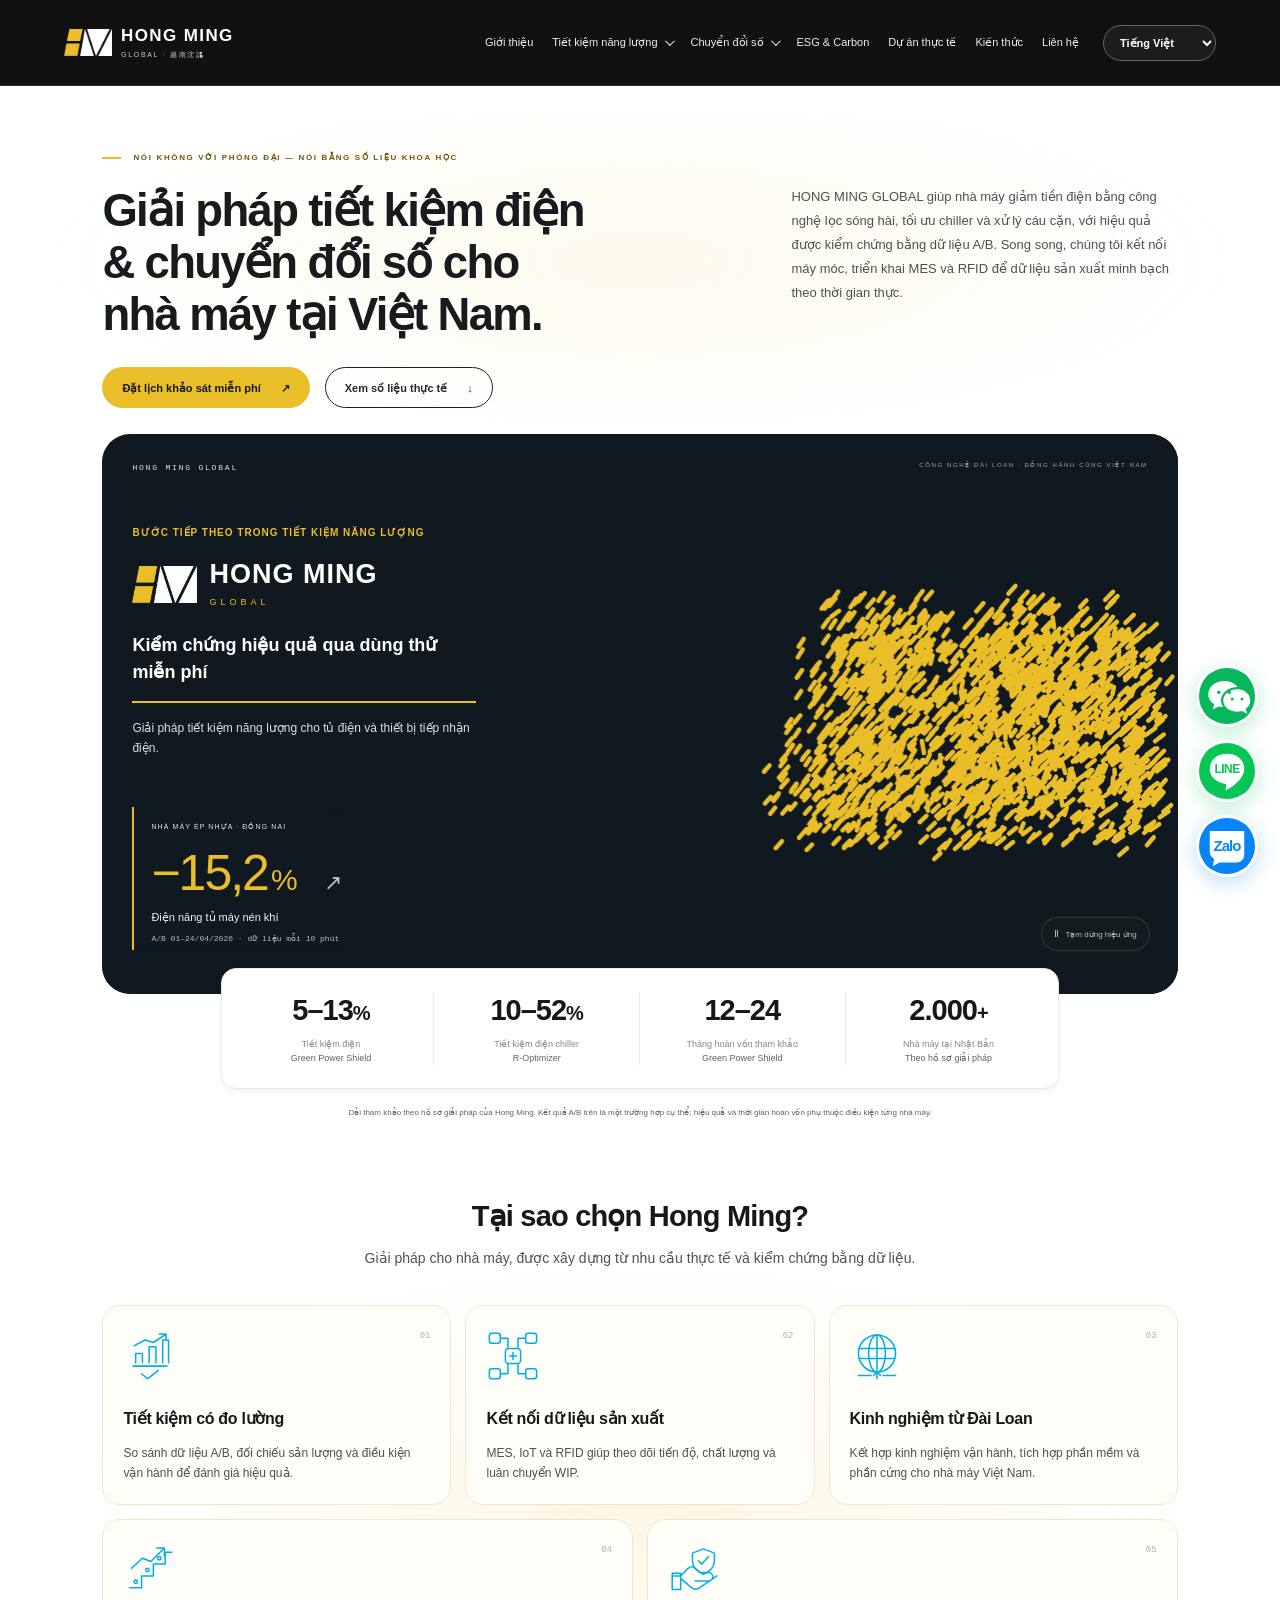
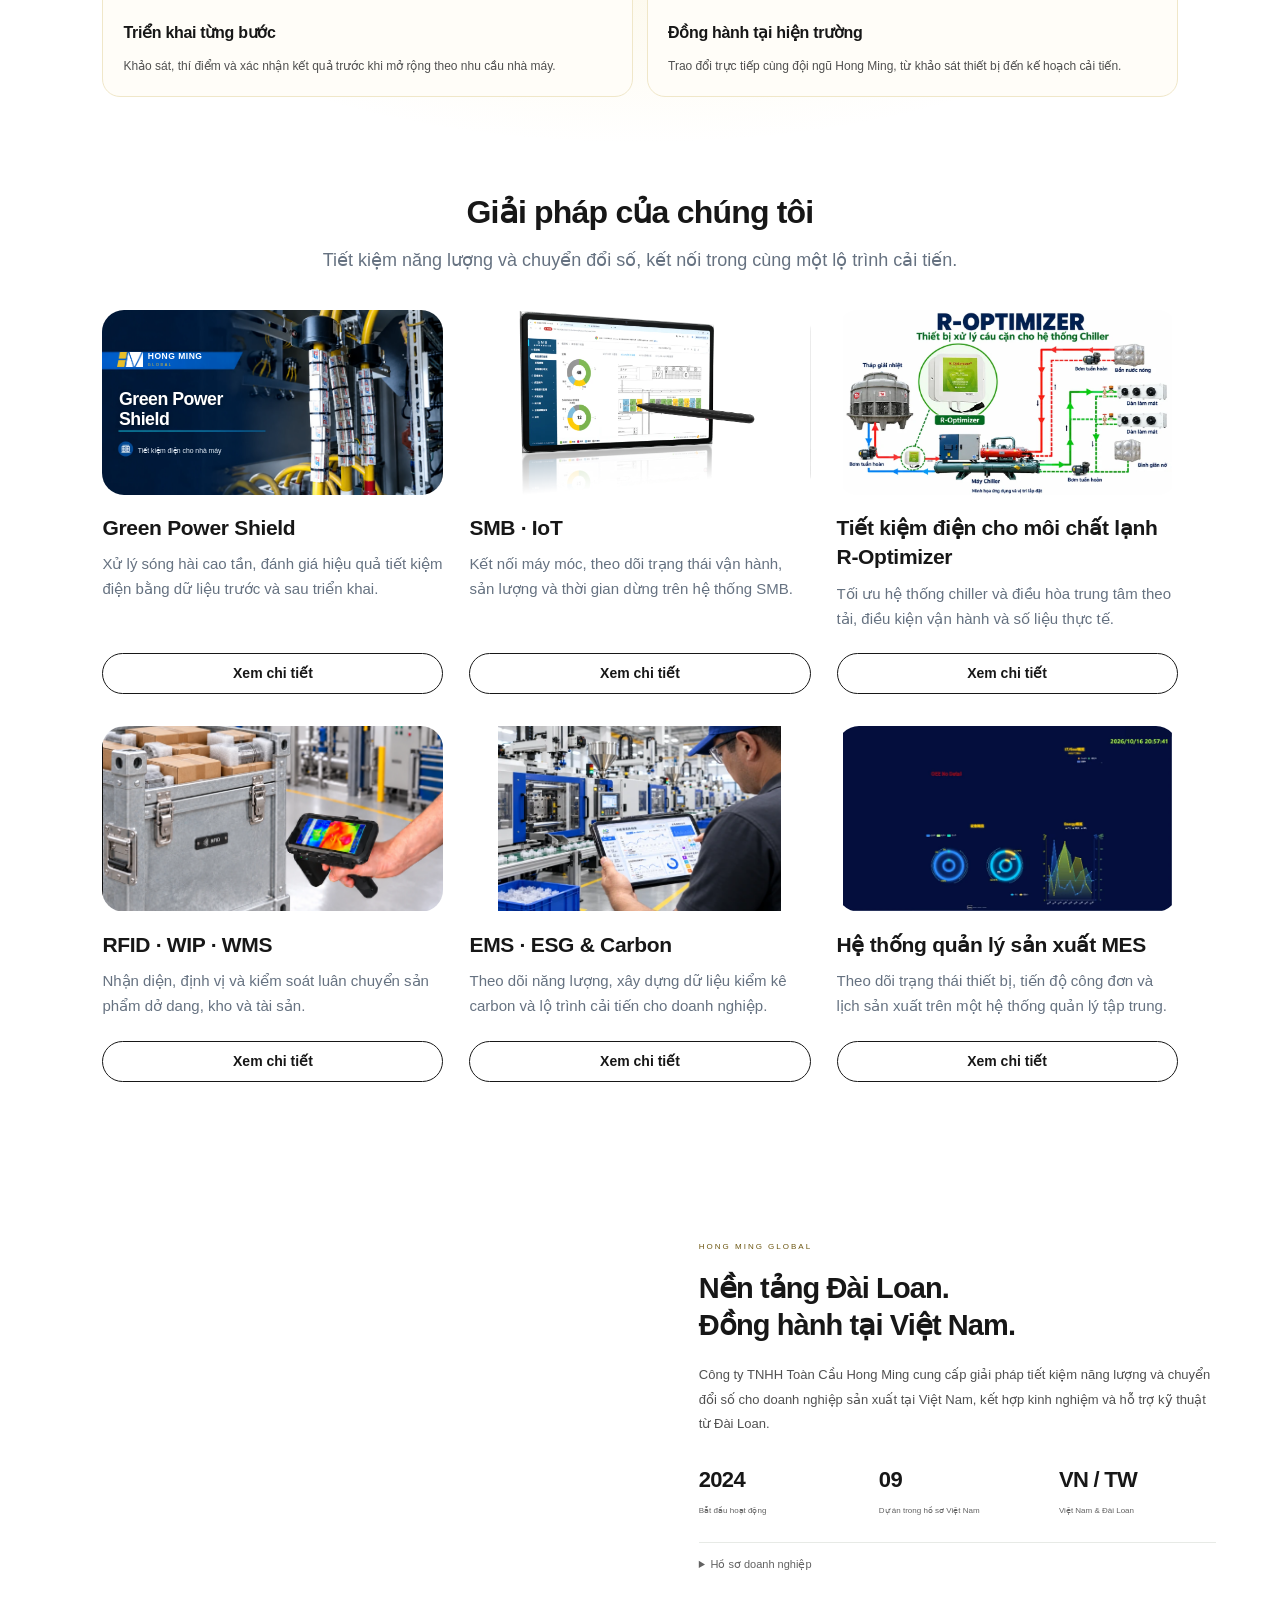
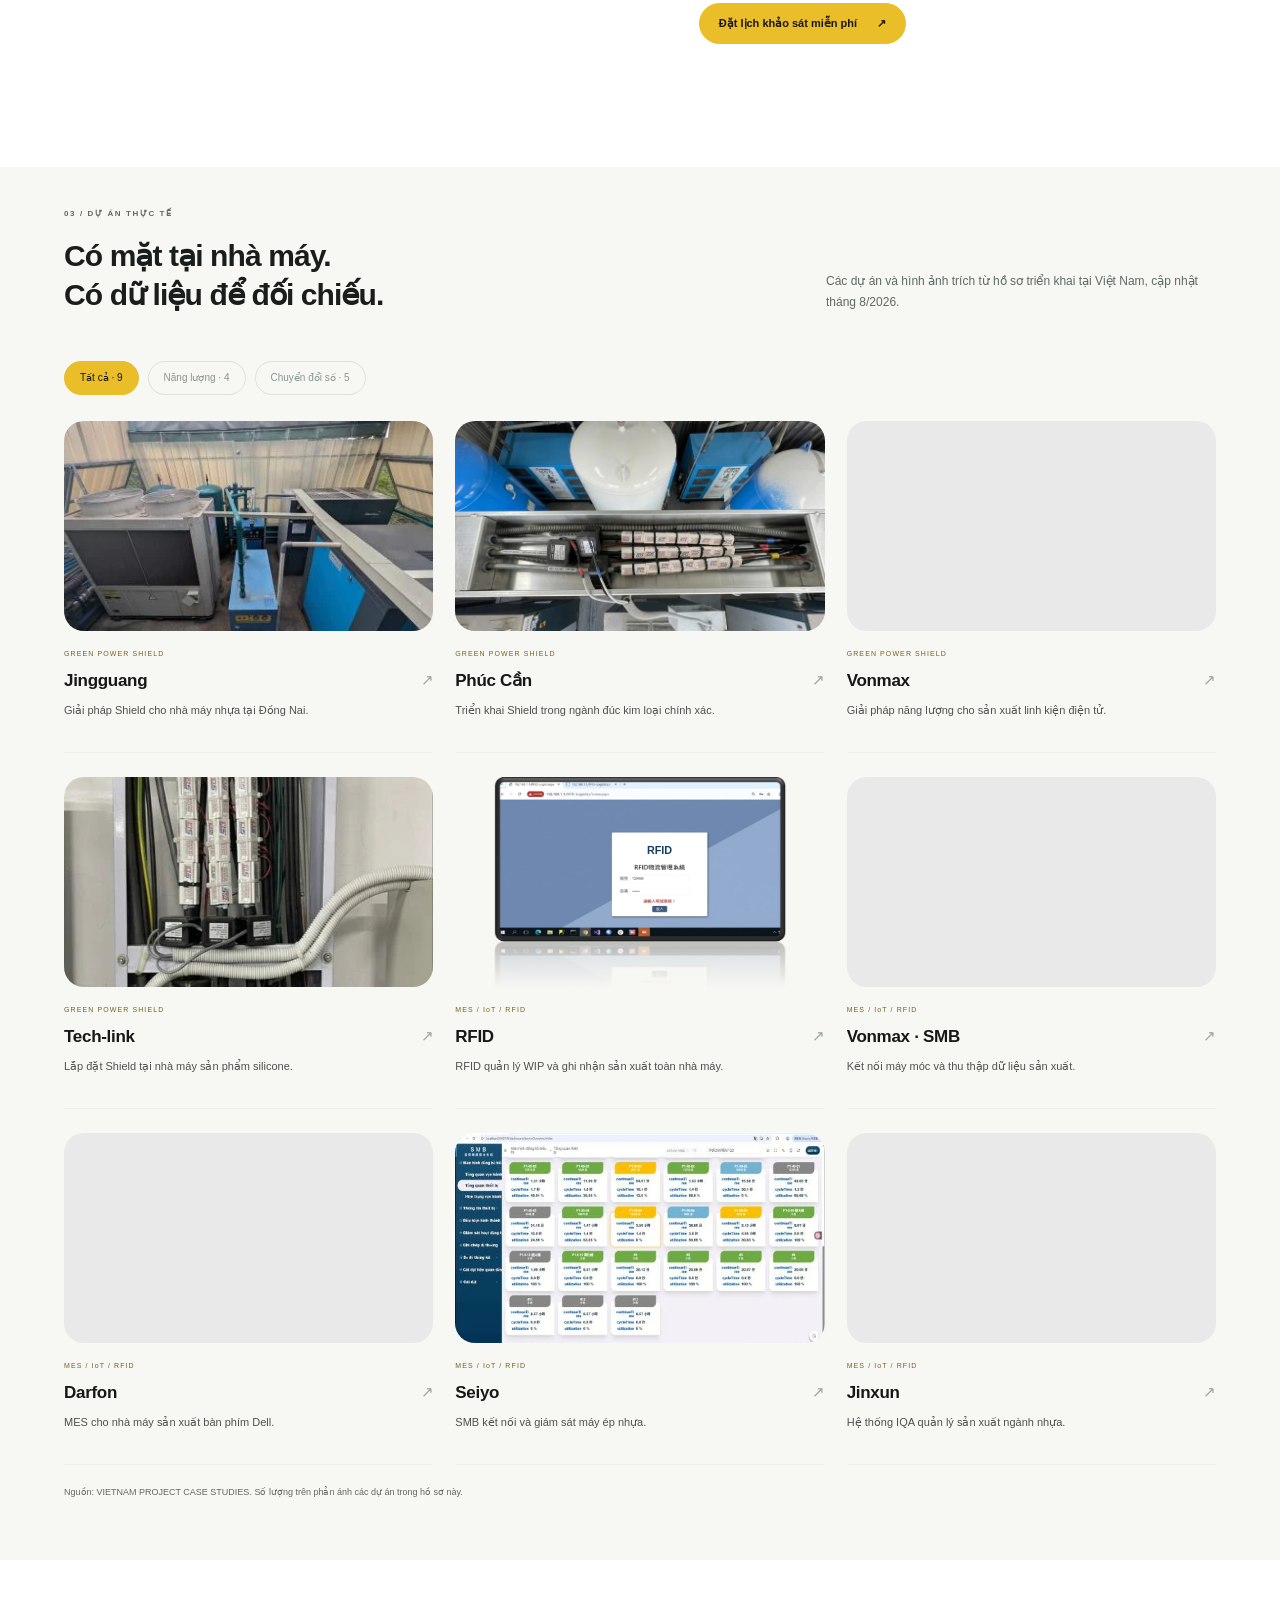
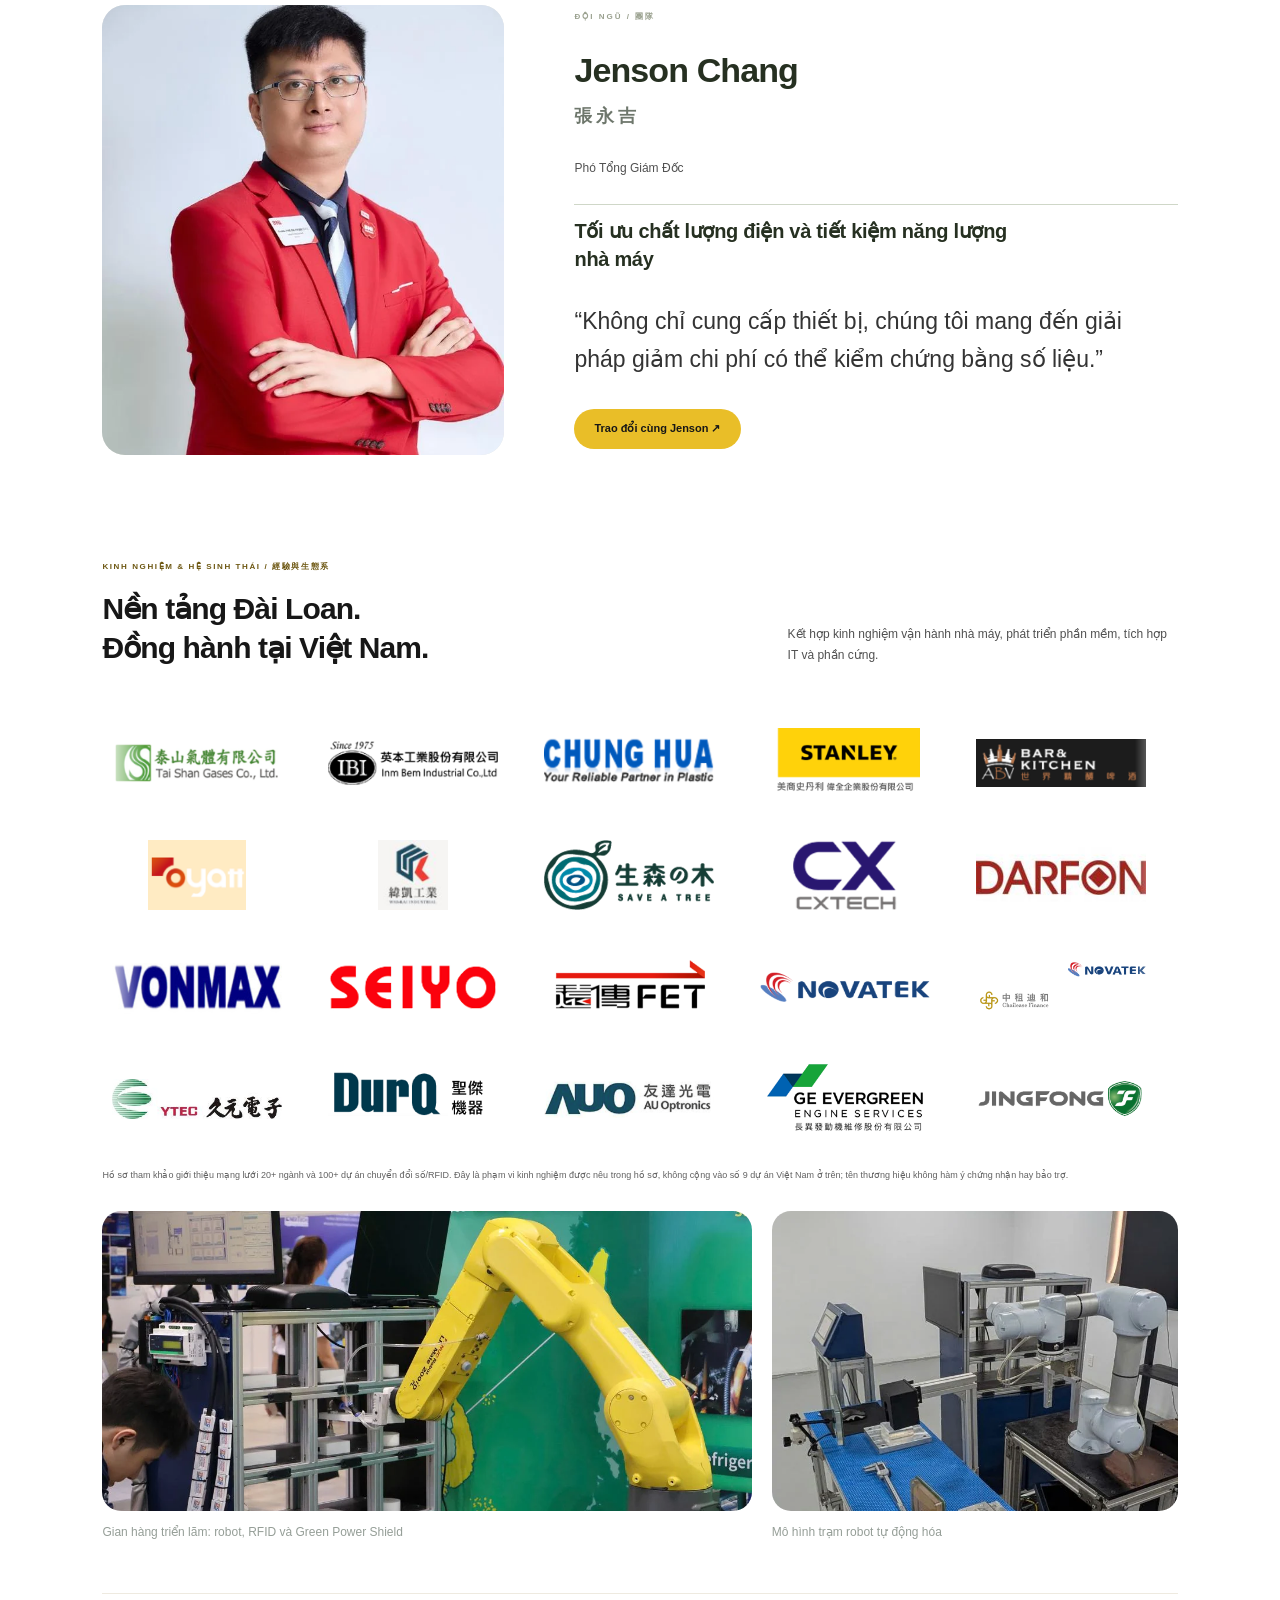
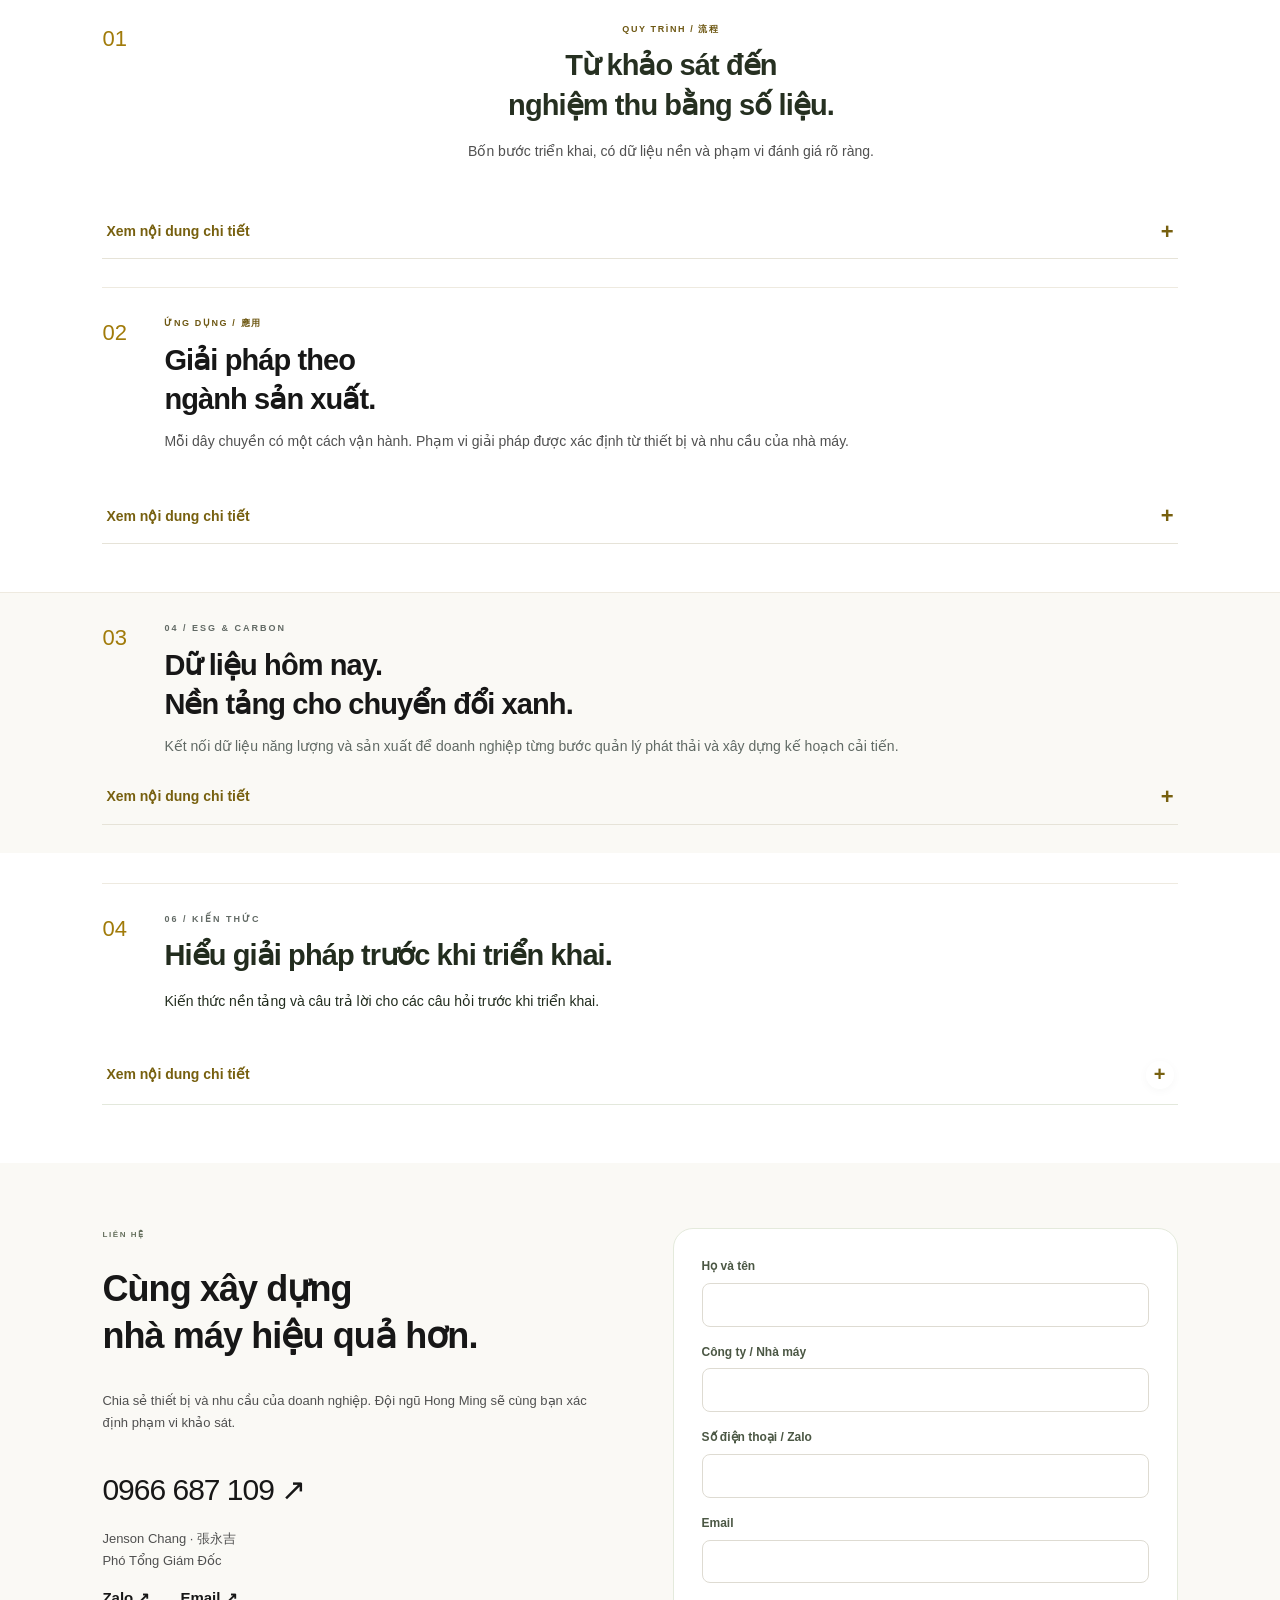
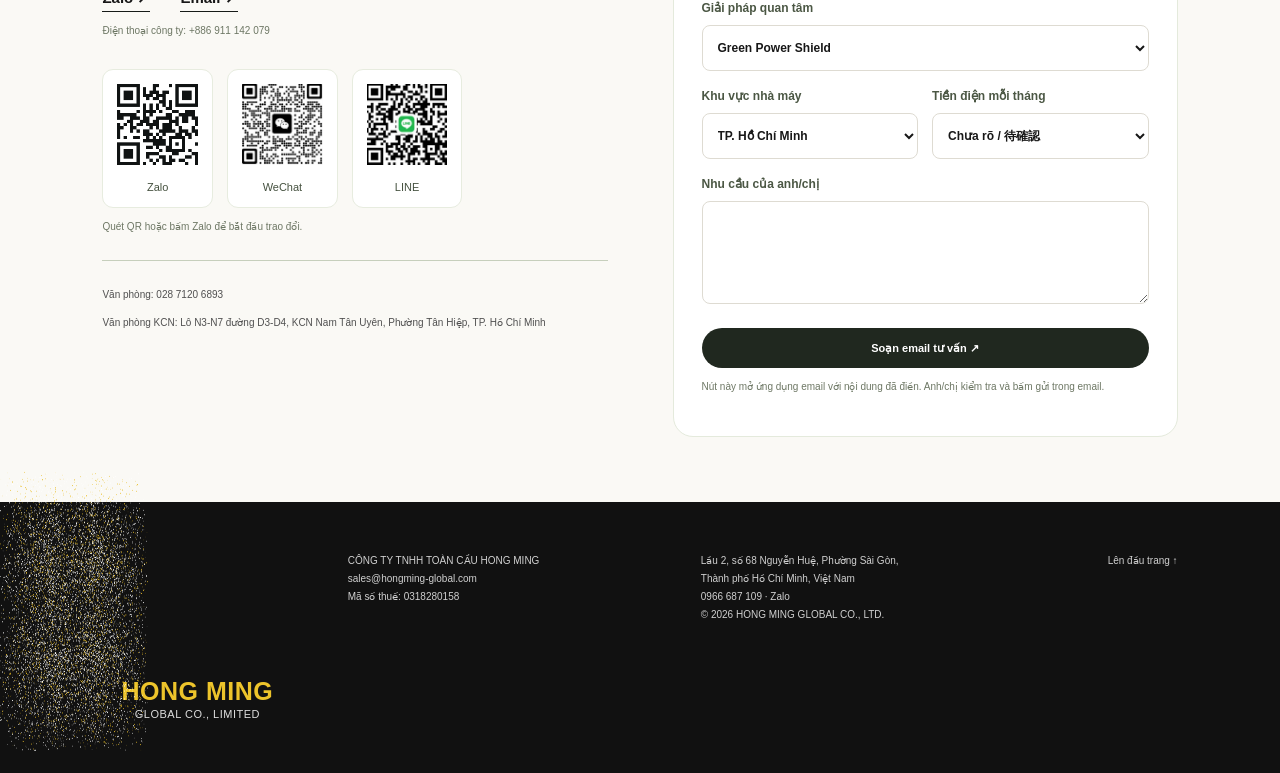
==== index.html @ 63c77508 "Spread fine logo particles beyond the logo frame" ====
<!DOCTYPE html><html lang="vi" translate="no" class="notranslate"><head><script src="motion-defaults-v86.js?v=86" defer></script><meta name="google" content="notranslate"><meta charset="utf-8"><meta content="width=device-width,initial-scale=1" name="viewport"><meta content="HONG MING GLOBAL — Giải pháp tiết kiệm năng lượng, MES, IoT và RFID cho nhà máy tại Việt Nam." name="description"><title>HONG MING GLOBAL | Tiết kiệm năng lượng &amp; Chuyển đổi số</title><link rel="stylesheet" href="shared-v84.css?v=86"><link rel="stylesheet" href="index-v84.css?v=86"><meta content="#111314" name="theme-color"><link href="assets__favicon.png" rel="icon"><meta content="HONG MING GLOBAL | Giải pháp nhà máy" property="og:title"><meta content="Tiết kiệm năng lượng, MES, RFID và chuyển đổi xanh cho nhà máy tại Việt Nam." property="og:description"><meta content="website" property="og:type"><meta content="https://lamsung632-collab.github.io/hongmingglobal/" property="og:url"><meta content="https://lamsung632-collab.github.io/hongmingglobal/assets__mes__mes-overview-factory.webp?v=mes" property="og:image"><script type="application/ld+json">{"@context": "https://schema.org", "@type": "Organization", "name": "CÔNG TY TNHH TOÀN CẦU HONG MING", "alternateName": ["HONG MING GLOBAL COMPANY LIMITED", "HONG MING GLOBAL CO., LTD."], "url": "https://lamsung632-collab.github.io/hongmingglobal", "logo": "https://lamsung632-collab.github.io/hongmingglobal/assets/photo-22.png", "taxID": "0318280158", "foundingDate": "2024-01-24", "telephone": "+886911142079", "email": "sales@hongming-global.com", "address": {"@type": "PostalAddress", "streetAddress": "Lầu 2, số 68 Nguyễn Huệ", "addressLocality": "Phường Sài Gòn, Thành phố Hồ Chí Minh", "addressCountry": "VN"}, "contactPoint": {"@type": "ContactPoint", "telephone": "+84966687109", "contactType": "sales", "availableLanguage": ["Vietnamese", "Chinese"]}, "sameAs": ["https://zalo.me/0966687109"]}</script><link href="https://lamsung632-collab.github.io/hongmingglobal/" rel="canonical"><meta property="og:image:alt" content="Hệ thống MES giám sát sản xuất tại nhà máy"><meta property="og:image:width" content="653"><meta property="og:image:height" content="623"><meta property="og:image:type" content="image/webp"><link rel="stylesheet" href="responsive-v85.css?v=86"><link rel="stylesheet" href="footer-logo-v91.css"></head><body>
<header class="home-header"><a aria-label="Hong Ming Global" class="brand" href="#home"><span class="brand-mark" aria-hidden="true"><img src="assets__hm-mark-original.png" width="944" height="533" alt="" decoding="async" draggable="false"></span><span class="brand-wordmark"><b>HONG MING</b><small>GLOBAL · 越南浤詺</small></span></a><button aria-expanded="false" aria-label="Mở menu" class="menu">☰</button><nav aria-label="Điều hướng chính"><a href="about.html" data-t="about">Giới thiệu</a><details class="nav-group"><summary data-t="energy">Tiết kiệm năng lượng</summary><div class="nav-panel"><a href="#services">Green Power Shield</a><a href="#services">R-Optimizer · Water Scale Go</a><a href="ems.html">EMS</a></div></details><details class="nav-group"><summary data-t="digital">Chuyển đổi số</summary><div class="nav-panel"><a href="smb.html">SMB · IoT</a><a href="mes.html">MES</a><a href="rfid.html">RFID · WIP · WMS</a></div></details><a href="#esg">ESG &amp; Carbon</a><a data-t="projects" href="#projects">Dự án thực tế</a><a data-t="knowledge" href="#knowledge">Kiến thức</a><a data-t="contact" href="#contact">Liên hệ</a></nav><label class="language-label"><span class="sr-only">Language / Ngôn ngữ / 語言</span><select aria-label="Language / Ngôn ngữ / 語言" class="language notranslate" translate="no" id="lang"><option value="vi" lang="vi" translate="no">Tiếng Việt</option><option value="zh" lang="zh-Hant" translate="no">繁體中文</option><option value="en" lang="en" translate="no">English</option></select></label><a class="header-survey" href="#contact" data-t="shortsurvey">Đặt lịch khảo sát ↗</a></header>
<a class="skip-link" href="#home" data-t="skipnav">Bỏ qua menu / 跳至內容</a><main><section class="home-intro" id="home"><div class="home-container"><p class="home-kicker" data-t="homekicker">NÓI KHÔNG VỚI PHÓNG ĐẠI — NÓI BẰNG SỐ LIỆU KHOA HỌC</p><div class="home-heading"><h1 data-t="homeheadline">Giải pháp tiết kiệm điện<br class="desktop-break"> &amp; chuyển đổi số cho<br class="desktop-break"> nhà máy tại Việt Nam.</h1><div class="home-description"><p data-t="homedescription">HONG MING GLOBAL giúp nhà máy giảm tiền điện bằng công nghệ lọc sóng hài, tối ưu chiller và xử lý cáu cặn, với hiệu quả được kiểm chứng bằng dữ liệu A/B. Song song, chúng tôi kết nối máy móc, triển khai MES và RFID để dữ liệu sản xuất minh bạch theo thời gian thực.</p></div></div><div class="home-actions"><a class="home-primary" href="#contact" data-t="homesurvey">Đặt lịch khảo sát miễn phí <span aria-hidden="true">↗</span></a><a class="home-secondary" href="green-power-shield.html#results" data-t="homeresults">Xem số liệu thực tế <span aria-hidden="true">↓</span></a></div><div class="brand-stage" id="brand-stage"><canvas id="particles" aria-hidden="true"></canvas><div class="product-banner-copy"><p class="product-banner-kicker" data-t="bannerstep">BƯỚC TIẾP THEO TRONG TIẾT KIỆM NĂNG LƯỢNG</p><div class="banner-hong-ming" role="img" aria-label="Hong Ming Global"><img src="assets__hm-mark-original.png" width="944" height="533" alt="" decoding="async" draggable="false"><span>HONG MING<small>GLOBAL</small></span></div><p class="product-banner-trial" data-t="bannertrial">Kiểm chứng hiệu quả qua dùng thử miễn phí</p><p class="product-banner-scope" data-t="bannerscope">Giải pháp tiết kiệm năng lượng cho tủ điện và thiết bị tiếp nhận điện.</p></div><div class="stage-top"><span>HONG MING GLOBAL</span><span data-t="homebridge">CÔNG NGHỆ ĐÀI LOAN · ĐỒNG HÀNH CÙNG VIỆT NAM</span></div><div class="stage-bottom"><a class="home-proof" href="green-power-shield.html#results"><span class="proof-label" data-t="homeprooflabel">NHÀ MÁY ÉP NHỰA · ĐỒNG NAI</span><div class="proof-number">−15,2<span>%</span><span class="proof-arrow" aria-hidden="true">↗</span></div><p data-t="homeproofdesc">Điện năng tủ máy nén khí</p><small data-t="homeproofdate">A/B 01–24/04/2026 · dữ liệu mỗi 10 phút</small></a></div><div id="heroStage" class="original-logo-stage" role="img" aria-label="HONG MING GLOBAL"><img class="original-logo-fallback" src="assets__hm-mark-original.png" width="944" height="533" alt="" decoding="async" draggable="false"></div><div class="motion-controls"><button id="motion-toggle" type="button" aria-pressed="false"><span class="motion-icon" aria-hidden="true">Ⅱ</span><span data-t="homemotion">Tạm dừng hiệu ứng</span></button></div></div><div class="home-stats"><div><strong>5–13<span>%</span></strong><p data-t="homestatshield">Tiết kiệm điện<br><b>Green Power Shield</b></p></div><div><strong>10–52<span>%</span></strong><p data-t="homestatropt">Tiết kiệm điện chiller<br><b>R-Optimizer</b></p></div><div><strong>12–24</strong><p data-t="homestatpayback">Tháng hoàn vốn tham khảo<br><b>Green Power Shield</b></p></div><div><strong>2.000<span>+</span></strong><p data-t="homestatjapan">Nhà máy tại Nhật Bản<br><b>Theo hồ sơ giải pháp</b></p></div></div><p class="home-source" data-t="homestatsource">Dải tham khảo theo hồ sơ giải pháp của Hong Ming. Kết quả A/B trên là một trường hợp cụ thể; hiệu quả và thời gian hoàn vốn phụ thuộc điều kiện từng nhà máy.</p></div></section><section class="fine-benefits fine-wrap"><div class="services-heading"><h2 data-t="whytitle">Tại sao chọn Hong Ming?</h2><p data-t="whylead">Giải pháp cho nhà máy, được xây dựng từ nhu cầu thực tế và kiểm chứng bằng dữ liệu.</p></div><div class="benefits-grid"><article class="benefit-card"><span class="benefit-icon" aria-hidden="true"><svg xmlns="http://www.w3.org/2000/svg" viewbox="0 0 64 64" width="54" height="54" fill="none" stroke="currentColor" stroke-width="1.8" stroke-linecap="round" stroke-linejoin="round"><path d="M12 44h40M15 40V29h8v11m8 0V21h8v19m8 0V13h7v27M13 20l13-7 10 3L51 6m-8 0h8v8"></path><path d="m22 53 7 6 13-10"></path></svg></span><span class="benefit-index">01</span><h3 data-t="whyh0">Tiết kiệm có đo lường</h3><p data-t="whyb0">So sánh dữ liệu A/B, đối chiếu sản lượng và điều kiện vận hành để đánh giá hiệu quả.</p></article><article class="benefit-card"><span class="benefit-icon" aria-hidden="true"><svg xmlns="http://www.w3.org/2000/svg" viewbox="0 0 64 64" width="54" height="54" fill="none" stroke="currentColor" stroke-width="1.8" stroke-linecap="round" stroke-linejoin="round"><rect x="23" y="23" width="18" height="18" rx="4"></rect><rect x="4" y="5" width="13" height="12" rx="3"></rect><rect x="47" y="5" width="13" height="12" rx="3"></rect><rect x="4" y="47" width="13" height="12" rx="3"></rect><rect x="47" y="47" width="13" height="12" rx="3"></rect><path d="M17 11h9v12m21-12h-9v12M17 53h9V41m21 12h-9V41M28 32h8m-4-4v8"></path></svg></span><span class="benefit-index">02</span><h3 data-t="whyh1">Kết nối dữ liệu sản xuất</h3><p data-t="whyb1">MES, IoT và RFID giúp theo dõi tiến độ, chất lượng và luân chuyển WIP.</p></article><article class="benefit-card"><span class="benefit-icon" aria-hidden="true"><svg xmlns="http://www.w3.org/2000/svg" viewbox="0 0 64 64" width="54" height="54" fill="none" stroke="currentColor" stroke-width="1.8" stroke-linecap="round" stroke-linejoin="round"><circle cx="32" cy="29" r="22"></circle><ellipse cx="32" cy="29" rx="10" ry="22"></ellipse><path d="M11 23h42M11 35h42M32 7v44M10 55h15m14 0h15M28 55l4-4 4 4m-4 4v-8"></path></svg></span><span class="benefit-index">03</span><h3 data-t="whyh2">Kinh nghiệm từ Đài Loan</h3><p data-t="whyb2">Kết hợp kinh nghiệm vận hành, tích hợp phần mềm và phần cứng cho nhà máy Việt Nam.</p></article><article class="benefit-card"><span class="benefit-icon" aria-hidden="true"><svg xmlns="http://www.w3.org/2000/svg" viewbox="0 0 64 64" width="54" height="54" fill="none" stroke="currentColor" stroke-width="1.8" stroke-linecap="round" stroke-linejoin="round"><path d="M8 53h14V39h14V25h14V11h8M10 30l13-12 10 4L49 6m-9 0h9v9"></path><circle cx="15" cy="46" r="2"></circle><circle cx="29" cy="32" r="2"></circle><circle cx="43" cy="18" r="2"></circle></svg></span><span class="benefit-index">04</span><h3 data-t="whyh3">Triển khai từng bước</h3><p data-t="whyb3">Khảo sát, thí điểm và xác nhận kết quả trước khi mở rộng theo nhu cầu nhà máy.</p></article><article class="benefit-card"><span class="benefit-icon" aria-hidden="true"><svg xmlns="http://www.w3.org/2000/svg" viewbox="0 0 64 64" width="54" height="54" fill="none" stroke="currentColor" stroke-width="1.8" stroke-linecap="round" stroke-linejoin="round"><path d="M5 39h10l9-9a6 6 0 0 1 8 0l6 5h10a5 5 0 0 1 0 10H32m-17-3 13 11a8 8 0 0 0 8 1l22-15M5 36v19h10V36Z"></path><path d="M42 7 55 12v9c0 8-6 13-13 16-7-3-13-8-13-16v-9Zm-6 14 4 4 8-9"></path></svg></span><span class="benefit-index">05</span><h3 data-t="whyh4">Đồng hành tại hiện trường</h3><p data-t="whyb4">Trao đổi trực tiếp cùng đội ngũ Hong Ming, từ khảo sát thiết bị đến kế hoạch cải tiến.</p></article></div></section><section class="fine-services fine-wrap" id="services"><div class="services-heading"><h2 data-t="servicestitle">Giải pháp của chúng tôi</h2><p data-t="serviceslead">Tiết kiệm năng lượng và chuyển đổi số, kết nối trong cùng một lộ trình cải tiến.</p></div><div class="service-rail services-grid" aria-label="Solutions"><a class="service-card" href="green-power-shield.html"><div class="service-image service-branded-image"><img src="assets__green-power-shield-landscape.webp" alt="Green Power Shield installation at a factory" loading="lazy" width="1672" height="941" decoding="async" draggable="false"><div class="service-photo-brand" aria-label="Hong Ming Global"><img src="assets__hm-mark-original.png" width="944" height="533" alt="" decoding="async" draggable="false"><span>HONG MING<small>GLOBAL</small></span></div><div class="service-photo-title">Green Power<br>Shield</div><span class="service-photo-caption" data-t="shieldimagecaption">Tiết kiệm điện cho nhà máy</span></div><h3>Green Power Shield</h3><p data-t="serviceb0">Xử lý sóng hài cao tần, đánh giá hiệu quả tiết kiệm điện bằng dữ liệu trước và sau triển khai.</p><span class="service-detail-button">Xem chi tiết</span></a><article class="service-card" id="solution-mes"><div class="service-image mes-slideshow"><a class="mes-slides" href="smb.html" aria-label="SMB · IoT"><img class="is-active" src="assets__mes-iot-tablet-new-covered.svg" alt="SMB · IoT — 1" width="888" height="683" loading="lazy" decoding="async" draggable="false"><img src="assets__mes-iot-equipment.webp" alt="SMB · IoT — 2" width="1200" height="639" loading="lazy" aria-hidden="true" decoding="async" draggable="false"><img src="assets__mes-iot-factory-covered.svg" alt="SMB · IoT — 3" width="1200" height="646" loading="lazy" aria-hidden="true" decoding="async" draggable="false"></a><div class="mes-dots"><button type="button" data-mes-slide="0" aria-pressed="true">1</button><button type="button" data-mes-slide="1" aria-pressed="false">2</button><button type="button" data-mes-slide="2" aria-pressed="false">3</button><button id="service-autoplay" type="button" aria-pressed="true" class="mes-pause">Ⅱ <span>Tạm dừng</span></button></div></div><h3><a href="smb.html" style="display: flex; justify-content: space-between; width: 100%; align-items: start; color: inherit;">SMB · IoT</a></h3><p data-t="serviceb3">Kết nối máy móc, theo dõi trạng thái vận hành, sản lượng và thời gian dừng trên hệ thống SMB.</p><a class="service-detail-button" href="smb.html">Xem chi tiết</a></article><a class="service-card" href="r-optimizer.html" id="solution-ropt"><div class="service-image mes-slideshow"><span class="mes-slides"><img src="assets__ropt-slide-1.webp" alt="R-Optimizer — 1" class="is-active" width="976" height="549" decoding="async" loading="lazy" draggable="false"><img src="assets__ropt-slide-2.webp" alt="R-Optimizer — 2" width="673" height="475" decoding="async" loading="lazy" draggable="false"><img src="assets__ropt-slide-3.webp" alt="R-Optimizer — 3" width="576" height="468" decoding="async" loading="lazy" draggable="false"><img src="assets__ropt-slide-4.webp" alt="R-Optimizer — 4" width="637" height="370" decoding="async" loading="lazy" draggable="false"></span></div><h3 data-t="serviceropttitle">Tiết kiệm điện cho môi chất lạnh R-Optimizer</h3><p data-t="serviceb1">Tối ưu hệ thống chiller và điều hòa trung tâm theo tải, điều kiện vận hành và số liệu thực tế.</p><span class="service-detail-button">Xem chi tiết</span></a><a class="service-card" href="rfid.html" id="solution-rfid"><div class="service-image mes-slideshow"><span class="mes-slides"><img src="assets__rfid-slide-1.webp" alt="RFID · WIP · WMS — 1" class="is-active" width="1400" height="989" decoding="async" loading="lazy" draggable="false"><img src="assets__rfid-slide-2.webp" alt="RFID · WIP · WMS — 2" width="845" height="420" decoding="async" loading="lazy" draggable="false"><img src="assets__rfid-slide-3-rfid.svg" alt="RFID · WIP · WMS — 3" width="535" height="296" decoding="async" loading="lazy" draggable="false"><img src="assets__rfid-slide-4-rfid.svg" alt="RFID · WIP · WMS — 4" width="527" height="304" decoding="async" loading="lazy" draggable="false"></span></div><h3>RFID · WIP · WMS</h3><p data-t="serviceb4">Nhận diện, định vị và kiểm soát luân chuyển sản phẩm dở dang, kho và tài sản.</p><span class="service-detail-button">Xem chi tiết</span></a><a class="service-card" href="ems.html" id="solution-ems"><div class="service-image mes-slideshow"><span class="mes-slides"><img src="assets__ems__slide-1.webp" alt="EMS — 1" loading="lazy" decoding="async" class="is-active" draggable="false"><img src="assets__ems__slide-2.webp" alt="EMS — 2" loading="lazy" decoding="async" draggable="false"><img src="assets__ems__slide-3.webp" alt="EMS — 3" loading="lazy" decoding="async" draggable="false"></span></div><h3>EMS · ESG &amp; Carbon</h3><p data-t="serviceb5">Theo dõi năng lượng, xây dựng dữ liệu kiểm kê carbon và lộ trình cải tiến cho doanh nghiệp.</p><span class="service-detail-button">Xem chi tiết</span></a><a class="service-card" href="mes.html" id="solution-mes-production"><div class="service-image mes-slideshow"><span class="mes-slides"><img src="assets__mes__production-slide-1-covered.svg" alt="MES production management — 1" loading="lazy" decoding="async" class="is-active" draggable="false"><img src="assets__mes__production-slide-2.webp" alt="MES production management — 2" loading="lazy" decoding="async" draggable="false"><img src="assets__mes__production-slide-3.webp" alt="MES production management — 3" loading="lazy" decoding="async" draggable="false"><img src="assets__mes__production-slide-4.webp" alt="MES production management — 4" loading="lazy" decoding="async" draggable="false"></span></div><h3 data-t="servicemesproductiontitle">Hệ thống quản lý sản xuất MES</h3><p data-t="servicemesproductionbody">Theo dõi trạng thái thiết bị, tiến độ công đơn và lịch sản xuất trên một hệ thống quản lý tập trung.</p><span class="service-detail-button">Xem chi tiết</span></a></div></section><section id="about" class="fine-about fine-wrap"><div class="about-gallery" aria-label="Actual Hong Ming project images"><div class="gallery-column"><div class="gallery-track" style="--gallery-duration:127.5s"><div class="gallery-sequence"><img src="assets__gallery-thumbs__0.webp" alt="Green Power Shield installation at a factory" loading="lazy" decoding="async" width="1672" height="941" draggable="false" fetchpriority="low"><img src="assets__gallery-thumbs__1-covered.svg" alt="Jingguang — A/B" loading="lazy" decoding="async" width="2200" height="1054" draggable="false" fetchpriority="low"><img src="assets__gallery-thumbs__2.webp" alt="Tech-Link Silicones — Green Power Shield" loading="lazy" decoding="async" width="2200" height="1238" draggable="false" fetchpriority="low"><img src="assets__gallery-thumbs__3-covered.svg" alt="Phúc Cần — A/B" loading="lazy" decoding="async" width="1648" height="1052" draggable="false" fetchpriority="low"><img src="assets__gallery-thumbs__4-covered.svg" alt="SMB factory layout dashboard" loading="lazy" decoding="async" width="1600" height="862" draggable="false" fetchpriority="low"><img src="assets__gallery-thumbs__5.webp" alt="Seiyo injection-moulding production" loading="lazy" decoding="async" width="1365" height="784" draggable="false" fetchpriority="low"><img src="assets__gallery-thumbs__6.webp" alt="Refrigeration cycle and chiller components" loading="lazy" decoding="async" width="1300" height="1209" draggable="false" fetchpriority="low"><img src="assets__gallery-thumbs__7.webp" alt="R-Optimizer — installation 10" loading="lazy" decoding="async" width="215" height="265" draggable="false" fetchpriority="low"><img src="assets__gallery-thumbs__8.webp" alt="R-Optimizer — installation 17" loading="lazy" decoding="async" width="801" height="1026" draggable="false" fetchpriority="low"><img src="assets__gallery-thumbs__9.webp" alt="Hong Ming project detail" loading="lazy" decoding="async" width="501" height="312" draggable="false" fetchpriority="low"><img src="assets__gallery-thumbs__10.webp" alt="RFID container illustration" loading="lazy" decoding="async" width="1492" height="1054" draggable="false" fetchpriority="low"><img src="assets__gallery-thumbs__11-rfid.svg" alt="RFID — On-site display terminal" loading="lazy" decoding="async" width="1237" height="848" draggable="false" fetchpriority="low"><img src="assets__gallery-thumbs__12.webp" alt="EnPI setup screen" loading="lazy" decoding="async" width="1494" height="1052" draggable="false" fetchpriority="low"><img src="assets__gallery-thumbs__13.webp" alt="MES work order schedule" loading="lazy" decoding="async" width="1500" height="805" draggable="false" fetchpriority="low"><img src="assets__gallery-thumbs__14-covered.svg" alt="MES system screenshot 1" loading="lazy" decoding="async" width="1500" height="717" draggable="false" fetchpriority="low"></div><div class="gallery-sequence" aria-hidden="true"><img src="assets__gallery-thumbs__0.webp" alt="" loading="lazy" decoding="async" width="1672" height="941" draggable="false" fetchpriority="low"><img src="assets__gallery-thumbs__1-covered.svg" alt="" loading="lazy" decoding="async" width="2200" height="1054" draggable="false" fetchpriority="low"><img src="assets__gallery-thumbs__2.webp" alt="" loading="lazy" decoding="async" width="2200" height="1238" draggable="false" fetchpriority="low"><img src="assets__gallery-thumbs__3-covered.svg" alt="" loading="lazy" decoding="async" width="1648" height="1052" draggable="false" fetchpriority="low"><img src="assets__gallery-thumbs__4-covered.svg" alt="" loading="lazy" decoding="async" width="1600" height="862" draggable="false" fetchpriority="low"><img src="assets__gallery-thumbs__5.webp" alt="" loading="lazy" decoding="async" width="1365" height="784" draggable="false" fetchpriority="low"><img src="assets__gallery-thumbs__6.webp" alt="" loading="lazy" decoding="async" width="1300" height="1209" draggable="false" fetchpriority="low"><img src="assets__gallery-thumbs__7.webp" alt="" loading="lazy" decoding="async" width="215" height="265" draggable="false" fetchpriority="low"><img src="assets__gallery-thumbs__8.webp" alt="" loading="lazy" decoding="async" width="801" height="1026" draggable="false" fetchpriority="low"><img src="assets__gallery-thumbs__9.webp" alt="" loading="lazy" decoding="async" width="501" height="312" draggable="false" fetchpriority="low"><img src="assets__gallery-thumbs__10.webp" alt="" loading="lazy" decoding="async" width="1492" height="1054" draggable="false" fetchpriority="low"><img src="assets__gallery-thumbs__11-rfid.svg" alt="" loading="lazy" decoding="async" width="1237" height="848" draggable="false" fetchpriority="low"><img src="assets__gallery-thumbs__12.webp" alt="" loading="lazy" decoding="async" width="1494" height="1052" draggable="false" fetchpriority="low"><img src="assets__gallery-thumbs__13.webp" alt="" loading="lazy" decoding="async" width="1500" height="805" draggable="false" fetchpriority="low"><img src="assets__gallery-thumbs__14-covered.svg" alt="" loading="lazy" decoding="async" width="1500" height="717" draggable="false" fetchpriority="low"></div></div></div><div class="gallery-column"><div class="gallery-track" style="--gallery-duration:127.5s"><div class="gallery-sequence"><img src="assets__gallery-thumbs__15.webp" alt="Jingguang — Green Power Shield" loading="lazy" decoding="async" width="2200" height="1238" draggable="false" fetchpriority="low"><img src="assets__gallery-thumbs__16.webp" alt="Vonmax Industrial — Green Power Shield" loading="lazy" decoding="async" width="1280" height="960" draggable="false" fetchpriority="low"><img src="assets__gallery-thumbs__17.webp" alt="Tech-Link Silicones — Green Power Shield" loading="lazy" decoding="async" width="1199" height="918" draggable="false" fetchpriority="low"><img src="assets__gallery-thumbs__18.webp" alt="SMB · IoT — laptop" loading="lazy" decoding="async" width="933" height="621" draggable="false" fetchpriority="low"><img src="assets__gallery-thumbs__19-covered.svg" alt="Vonmax factory overview" loading="lazy" decoding="async" width="1600" height="768" draggable="false" fetchpriority="low"><img src="assets__gallery-thumbs__20.webp" alt="Seiyo machine dashboard" loading="lazy" decoding="async" width="1600" height="862" draggable="false" fetchpriority="low"><img src="assets__gallery-thumbs__21.webp" alt="R-Optimizer — installation 12" loading="lazy" decoding="async" width="1080" height="809" draggable="false" fetchpriority="low"><img src="assets__gallery-thumbs__22.webp" alt="R-Optimizer — installation 16" loading="lazy" decoding="async" width="770" height="1026" draggable="false" fetchpriority="low"><img src="assets__gallery-thumbs__23.webp" alt="R-Optimizer — installation 14" loading="lazy" decoding="async" width="614" height="1032" draggable="false" fetchpriority="low"><img src="assets__gallery-thumbs__24.webp" alt="Hong Ming project detail" loading="lazy" decoding="async" width="508" height="312" draggable="false" fetchpriority="low"><img src="assets__gallery-thumbs__25.webp" alt="RFID — Factory photograph from the project material" loading="lazy" decoding="async" width="680" height="382" draggable="false" fetchpriority="low"><img src="assets__gallery-thumbs__26-rfid.svg" alt="RFID — Production and weight data lookup" loading="lazy" decoding="async" width="1361" height="768" draggable="false" fetchpriority="low"><img src="assets__gallery-thumbs__27-covered.svg" alt="EMS electricity dashboard" loading="lazy" decoding="async" width="1915" height="886" draggable="false" fetchpriority="low"><img src="assets__gallery-thumbs__28.webp" alt="Equipment overview" loading="lazy" decoding="async" width="1500" height="799" draggable="false" fetchpriority="low"><img src="assets__gallery-thumbs__29.webp" alt="MES system screenshot 2" loading="lazy" decoding="async" width="1500" height="847" draggable="false" fetchpriority="low"></div><div class="gallery-sequence" aria-hidden="true"><img src="assets__gallery-thumbs__15.webp" alt="" loading="lazy" decoding="async" width="2200" height="1238" draggable="false" fetchpriority="low"><img src="assets__gallery-thumbs__16.webp" alt="" loading="lazy" decoding="async" width="1280" height="960" draggable="false" fetchpriority="low"><img src="assets__gallery-thumbs__17.webp" alt="" loading="lazy" decoding="async" width="1199" height="918" draggable="false" fetchpriority="low"><img src="assets__gallery-thumbs__18.webp" alt="" loading="lazy" decoding="async" width="933" height="621" draggable="false" fetchpriority="low"><img src="assets__gallery-thumbs__19-covered.svg" alt="" loading="lazy" decoding="async" width="1600" height="768" draggable="false" fetchpriority="low"><img src="assets__gallery-thumbs__20.webp" alt="" loading="lazy" decoding="async" width="1600" height="862" draggable="false" fetchpriority="low"><img src="assets__gallery-thumbs__21.webp" alt="" loading="lazy" decoding="async" width="1080" height="809" draggable="false" fetchpriority="low"><img src="assets__gallery-thumbs__22.webp" alt="" loading="lazy" decoding="async" width="770" height="1026" draggable="false" fetchpriority="low"><img src="assets__gallery-thumbs__23.webp" alt="" loading="lazy" decoding="async" width="614" height="1032" draggable="false" fetchpriority="low"><img src="assets__gallery-thumbs__24.webp" alt="" loading="lazy" decoding="async" width="508" height="312" draggable="false" fetchpriority="low"><img src="assets__gallery-thumbs__25.webp" alt="" loading="lazy" decoding="async" width="680" height="382" draggable="false" fetchpriority="low"><img src="assets__gallery-thumbs__26-rfid.svg" alt="" loading="lazy" decoding="async" width="1361" height="768" draggable="false" fetchpriority="low"><img src="assets__gallery-thumbs__27-covered.svg" alt="" loading="lazy" decoding="async" width="1915" height="886" draggable="false" fetchpriority="low"><img src="assets__gallery-thumbs__28.webp" alt="" loading="lazy" decoding="async" width="1500" height="799" draggable="false" fetchpriority="low"><img src="assets__gallery-thumbs__29.webp" alt="" loading="lazy" decoding="async" width="1500" height="847" draggable="false" fetchpriority="low"></div></div></div><div class="gallery-column"><div class="gallery-track" style="--gallery-duration:127.5s"><div class="gallery-sequence"><img src="assets__gallery-thumbs__30.webp" alt="Jingguang — Green Power Shield" loading="lazy" decoding="async" width="1400" height="782" draggable="false" fetchpriority="low"><img src="assets__gallery-thumbs__31.webp" alt="Vonmax Industrial — Green Power Shield" loading="lazy" decoding="async" width="1101" height="655" draggable="false" fetchpriority="low"><img src="assets__gallery-thumbs__32-covered.svg" alt="Tech-Link Silicones — A/B" loading="lazy" decoding="async" width="1920" height="1034" draggable="false" fetchpriority="low"><img src="assets__gallery-thumbs__33-covered.svg" alt="SMB — factory dashboard on tablet" loading="lazy" decoding="async" width="872" height="823" draggable="false" fetchpriority="low"><img src="assets__gallery-thumbs__34.webp" alt="Vonmax machine timeline" loading="lazy" decoding="async" width="1600" height="760" draggable="false" fetchpriority="low"><img src="assets__gallery-thumbs__35.webp" alt="Seiyo factory overview" loading="lazy" decoding="async" width="1600" height="863" draggable="false" fetchpriority="low"><img src="assets__gallery-thumbs__36.webp" alt="R-Optimizer — installation 15" loading="lazy" decoding="async" width="694" height="1025" draggable="false" fetchpriority="low"><img src="assets__gallery-thumbs__37.webp" alt="Cooling-water treatment unit — 2" loading="lazy" decoding="async" width="694" height="809" draggable="false" fetchpriority="low"><img src="assets__gallery-thumbs__38.webp" alt="R-Optimizer — installation 18" loading="lazy" decoding="async" width="1800" height="707" draggable="false" fetchpriority="low"><img src="assets__gallery-thumbs__39.webp" alt="Chiller survey sheet" loading="lazy" decoding="async" width="1024" height="1536" draggable="false" fetchpriority="low"><img src="assets__gallery-thumbs__40-rfid.svg" alt="RFID — RFID system access screen" loading="lazy" decoding="async" width="1402" height="752" draggable="false" fetchpriority="low"><img src="assets__gallery-thumbs__41.webp" alt="Factory energy monitoring illustration" loading="lazy" decoding="async" width="1448" height="1086" draggable="false" fetchpriority="low"><img src="assets__gallery-thumbs__42.webp" alt="EnPI and EnB comparison workflow" loading="lazy" decoding="async" width="1500" height="859" draggable="false" fetchpriority="low"><img src="assets__gallery-thumbs__43.webp" alt="Shop-floor data capture terminal" loading="lazy" decoding="async" width="1060" height="1100" draggable="false" fetchpriority="low"><img src="assets__gallery-thumbs__44.webp" alt="MES system screenshot 7" loading="lazy" decoding="async" width="1465" height="492" draggable="false" fetchpriority="low"></div><div class="gallery-sequence" aria-hidden="true"><img src="assets__gallery-thumbs__30.webp" alt="" loading="lazy" decoding="async" width="1400" height="782" draggable="false" fetchpriority="low"><img src="assets__gallery-thumbs__31.webp" alt="" loading="lazy" decoding="async" width="1101" height="655" draggable="false" fetchpriority="low"><img src="assets__gallery-thumbs__32-covered.svg" alt="" loading="lazy" decoding="async" width="1920" height="1034" draggable="false" fetchpriority="low"><img src="assets__gallery-thumbs__33-covered.svg" alt="" loading="lazy" decoding="async" width="872" height="823" draggable="false" fetchpriority="low"><img src="assets__gallery-thumbs__34.webp" alt="" loading="lazy" decoding="async" width="1600" height="760" draggable="false" fetchpriority="low"><img src="assets__gallery-thumbs__35.webp" alt="" loading="lazy" decoding="async" width="1600" height="863" draggable="false" fetchpriority="low"><img src="assets__gallery-thumbs__36.webp" alt="" loading="lazy" decoding="async" width="694" height="1025" draggable="false" fetchpriority="low"><img src="assets__gallery-thumbs__37.webp" alt="" loading="lazy" decoding="async" width="694" height="809" draggable="false" fetchpriority="low"><img src="assets__gallery-thumbs__38.webp" alt="" loading="lazy" decoding="async" width="1800" height="707" draggable="false" fetchpriority="low"><img src="assets__gallery-thumbs__39.webp" alt="" loading="lazy" decoding="async" width="1024" height="1536" draggable="false" fetchpriority="low"><img src="assets__gallery-thumbs__40-rfid.svg" alt="" loading="lazy" decoding="async" width="1402" height="752" draggable="false" fetchpriority="low"><img src="assets__gallery-thumbs__41.webp" alt="" loading="lazy" decoding="async" width="1448" height="1086" draggable="false" fetchpriority="low"><img src="assets__gallery-thumbs__42.webp" alt="" loading="lazy" decoding="async" width="1500" height="859" draggable="false" fetchpriority="low"><img src="assets__gallery-thumbs__43.webp" alt="" loading="lazy" decoding="async" width="1060" height="1100" draggable="false" fetchpriority="low"><img src="assets__gallery-thumbs__44.webp" alt="" loading="lazy" decoding="async" width="1465" height="492" draggable="false" fetchpriority="low"></div></div></div><div class="gallery-column"><div class="gallery-track" style="--gallery-duration:119s"><div class="gallery-sequence"><img src="assets__gallery-thumbs__45.webp" alt="Jingguang — Green Power Shield" loading="lazy" decoding="async" width="1371" height="768" draggable="false" fetchpriority="low"><img src="assets__gallery-thumbs__46-covered.svg" alt="Vonmax Industrial — A/B" loading="lazy" decoding="async" width="2200" height="1007" draggable="false" fetchpriority="low"><img src="assets__gallery-thumbs__47.webp" alt="Phúc Cần — Green Power Shield" loading="lazy" decoding="async" width="1195" height="896" draggable="false" fetchpriority="low"><img src="assets__gallery-thumbs__48.webp" alt="SMB · IoT — factory monitoring on a tablet" loading="lazy" decoding="async" width="653" height="623" draggable="false" fetchpriority="low"><img src="assets__gallery-thumbs__49.webp" alt="Vonmax production site" loading="lazy" decoding="async" width="1600" height="900" draggable="false" fetchpriority="low"><img src="assets__gallery-thumbs__50.webp" alt="R-Optimizer — system application and installation diagram" loading="lazy" decoding="async" width="1704" height="959" draggable="false" fetchpriority="low"><img src="assets__gallery-thumbs__51.webp" alt="Cooling-water treatment unit — 1" loading="lazy" decoding="async" width="809" height="621" draggable="false" fetchpriority="low"><img src="assets__gallery-thumbs__52.webp" alt="R-Optimizer — installation 13" loading="lazy" decoding="async" width="971" height="727" draggable="false" fetchpriority="low"><img src="assets__gallery-thumbs__53.webp" alt="Hong Ming project detail" loading="lazy" decoding="async" width="492" height="312" draggable="false" fetchpriority="low"><img src="assets__gallery-thumbs__54.webp" alt="Cooling tower survey sheet" loading="lazy" decoding="async" width="1024" height="1536" draggable="false" fetchpriority="low"><img src="assets__gallery-thumbs__55-rfid.svg" alt="RFID — WIP list and container information" loading="lazy" decoding="async" width="1454" height="720" draggable="false" fetchpriority="low"><img src="assets__gallery-thumbs__56.webp" alt="Energy dashboard" loading="lazy" decoding="async" width="1500" height="783" draggable="false" fetchpriority="low"><img src="assets__gallery-thumbs__57-covered.svg" alt="Darfon factory from project material" loading="lazy" decoding="async" width="1195" height="896" draggable="false" fetchpriority="low"><img src="assets__gallery-thumbs__58.webp" alt="MES project interface 4" loading="lazy" decoding="async" width="1500" height="429" draggable="false" fetchpriority="low"></div><div class="gallery-sequence" aria-hidden="true"><img src="assets__gallery-thumbs__45.webp" alt="" loading="lazy" decoding="async" width="1371" height="768" draggable="false" fetchpriority="low"><img src="assets__gallery-thumbs__46-covered.svg" alt="" loading="lazy" decoding="async" width="2200" height="1007" draggable="false" fetchpriority="low"><img src="assets__gallery-thumbs__47.webp" alt="" loading="lazy" decoding="async" width="1195" height="896" draggable="false" fetchpriority="low"><img src="assets__gallery-thumbs__48.webp" alt="" loading="lazy" decoding="async" width="653" height="623" draggable="false" fetchpriority="low"><img src="assets__gallery-thumbs__49.webp" alt="" loading="lazy" decoding="async" width="1600" height="900" draggable="false" fetchpriority="low"><img src="assets__gallery-thumbs__50.webp" alt="" loading="lazy" decoding="async" width="1704" height="959" draggable="false" fetchpriority="low"><img src="assets__gallery-thumbs__51.webp" alt="" loading="lazy" decoding="async" width="809" height="621" draggable="false" fetchpriority="low"><img src="assets__gallery-thumbs__52.webp" alt="" loading="lazy" decoding="async" width="971" height="727" draggable="false" fetchpriority="low"><img src="assets__gallery-thumbs__53.webp" alt="" loading="lazy" decoding="async" width="492" height="312" draggable="false" fetchpriority="low"><img src="assets__gallery-thumbs__54.webp" alt="" loading="lazy" decoding="async" width="1024" height="1536" draggable="false" fetchpriority="low"><img src="assets__gallery-thumbs__55-rfid.svg" alt="" loading="lazy" decoding="async" width="1454" height="720" draggable="false" fetchpriority="low"><img src="assets__gallery-thumbs__56.webp" alt="" loading="lazy" decoding="async" width="1500" height="783" draggable="false" fetchpriority="low"><img src="assets__gallery-thumbs__57-covered.svg" alt="" loading="lazy" decoding="async" width="1195" height="896" draggable="false" fetchpriority="low"><img src="assets__gallery-thumbs__58.webp" alt="" loading="lazy" decoding="async" width="1500" height="429" draggable="false" fetchpriority="low"></div></div></div></div><div class="fine-about-copy"><p class="fine-overline">HONG MING GLOBAL</p><h2 data-t="brandtitle">Nền tảng Đài Loan.<br>Đồng hành tại Việt Nam.</h2><p data-t="abouttext">Công ty TNHH Toàn Cầu Hong Ming cung cấp giải pháp tiết kiệm năng lượng và chuyển đổi số cho doanh nghiệp sản xuất tại Việt Nam, kết hợp kinh nghiệm và hỗ trợ kỹ thuật từ Đài Loan.</p><span class="sr-only" id="company-age">2+</span><div class="about-facts"><span><b>2024</b><small data-t="sincebrief">Bắt đầu hoạt động</small></span><span><b>09</b><small data-t="projectsbrief">Dự án trong hồ sơ Việt Nam</small></span><span><b>VN / TW</b><small data-t="regionsbrief">Việt Nam &amp; Đài Loan</small></span></div><details class="company-disclosure"><summary data-t="companyprofile">Hồ sơ doanh nghiệp</summary><div class="company"><p class="eyebrow" data-t="companyprofile">Hồ sơ doanh nghiệp</p><h3>CÔNG TY TNHH TOÀN CẦU HONG MING</h3><p>HONG MING GLOBAL COMPANY LIMITED</p><dl><dt data-t="tax">Mã số thuế</dt><dd>0318280158</dd><dt data-t="start">Ngày hoạt động</dt><dd>24/01/2024</dd><dt data-t="headquarters">Trụ sở</dt><dd>Lầu 2, số 68 Nguyễn Huệ, Phường Sài Gòn, Thành phố Hồ Chí Minh, Việt Nam</dd></dl></div></details><a href="#contact" class="home-primary" data-t="homesurvey">Đặt lịch khảo sát miễn phí <span aria-hidden="true">↗</span></a></div></section><section class="wrap section" id="projects"><div class="section-heading"><div><p class="eyebrow">03 / <span data-t="projects">Dự án thực tế</span></p><h2 data-t="projecttitle">Có mặt tại nhà máy.<br>Có dữ liệu để đối chiếu.</h2></div><p data-t="projectlead">Các dự án và hình ảnh trích từ hồ sơ triển khai tại Việt Nam, cập nhật tháng 8/2026.</p></div><div aria-label="Lọc dự án" class="filters" role="group"><button class="selected" data-filter="all" data-t="all">Tất cả · 9</button><button data-filter="energy" data-t="filterenergy">Năng lượng · 4</button><button data-filter="digital" data-t="filterdigital">Chuyển đổi số · 5</button></div><div class="project-grid" id="project-grid"></div><p class="source-note" data-t="source">Nguồn: VIETNAM PROJECT CASE STUDIES. Số lượng trên phản ánh các dự án trong hồ sơ này.</p></section>


<section class="wrap section section-white leader-section" id="team"><figure class="leader-photo"><img alt="Jenson Chang — 張永吉" decoding="async" height="900" loading="lazy" src="assets__jenson.webp" width="600" draggable="false"></figure><div class="leader-copy"><p class="eyebrow" data-t="leaderlabel">ĐỘI NGŨ / 團隊</p><h2>Jenson Chang <span class="chinese-name">張永吉</span></h2><p class="leader-title" data-t="leadertitle">Phó Tổng Giám Đốc</p><h3 data-t="leaderexpert">Tối ưu chất lượng điện và tiết kiệm năng lượng nhà máy</h3><blockquote data-t="leaderquote">“Không chỉ cung cấp thiết bị, chúng tôi mang đến giải pháp giảm chi phí có thể kiểm chứng bằng số liệu.”</blockquote><a class="button button-dark" data-t="meetjenson" href="#contact">Trao đổi cùng Jenson ↗</a></div></section><section class="wrap section" id="ecosystem"><div class="section-heading"><div><p class="eyebrow" data-t="brandtitlelabel">KINH NGHIỆM &amp; HỆ SINH THÁI / 經驗與生態系</p><h2 data-t="brandtitle">Nền tảng Đài Loan.<br>Đồng hành tại Việt Nam.</h2></div><p data-t="brandtitlesub">Kết hợp kinh nghiệm vận hành nhà máy, phát triển phần mềm, tích hợp IT và phần cứng.</p></div><div class="company-logo-wall"><div class="company-logo-row" tabindex="0"><div class="company-logo-track"><div class="company-logo-sequence"><span class="company-logo"><img src="assets__company-logos__logo-01.webp" alt="Tai Shan Gases" width="415" height="107" loading="lazy" decoding="async" draggable="false"></span><span class="company-logo"><img src="assets__company-logos__logo-02.webp" alt="IBI — Imm Bem Industrial" width="396" height="101" loading="lazy" decoding="async" draggable="false"></span><span class="company-logo"><img src="assets__company-logos__logo-03.webp" alt="Chung Hua" width="379" height="123" loading="lazy" decoding="async" draggable="false"></span><span class="company-logo"><img src="assets__company-logos__logo-04.webp" alt="Stanley" width="396" height="184" loading="lazy" decoding="async" draggable="false"></span><span class="company-logo"><img src="assets__company-logos__logo-05.webp" alt="ABV Bar &amp; Kitchen" width="375" height="106" loading="lazy" decoding="async" draggable="false"></span></div></div></div><div class="company-logo-row" tabindex="0"><div class="company-logo-track"><div class="company-logo-sequence"><span class="company-logo"><img src="assets__company-logos__logo-06.webp" alt="Oyatt" width="206" height="147" loading="lazy" decoding="async" draggable="false"></span><span class="company-logo"><img src="assets__company-logos__logo-07.webp" alt="Wan-Kai Industrial" width="151" height="149" loading="lazy" decoding="async" draggable="false"></span><span class="company-logo"><img src="assets__company-logos__logo-08.webp" alt="Save a Tree" width="309" height="127" loading="lazy" decoding="async" draggable="false"></span><span class="company-logo"><img src="assets__company-logos__logo-09.webp" alt="CX Technology" width="170" height="115" loading="lazy" decoding="async" draggable="false"></span><span class="company-logo"><img src="assets__company-logos__logo-10.webp" alt="Darfon" width="313" height="126" loading="lazy" decoding="async" draggable="false"></span></div></div></div><div class="company-logo-row" tabindex="0"><div class="company-logo-track"><div class="company-logo-sequence"><span class="company-logo"><img src="assets__company-logos__logo-11.webp" alt="Vonmax" width="246" height="94" loading="lazy" decoding="async" draggable="false"></span><span class="company-logo"><img src="assets__company-logos__logo-12.webp" alt="Seiyo" width="295" height="83" loading="lazy" decoding="async" draggable="false"></span><span class="company-logo"><img src="assets__company-logos__logo-13.webp" alt="FET" width="285" height="117" loading="lazy" decoding="async" draggable="false"></span><span class="company-logo"><img src="assets__company-logos__logo-14.webp" alt="Novatek" width="287" height="52" loading="lazy" decoding="async" draggable="false"></span><span class="company-logo"><img src="assets__company-logos__logo-15.webp" alt="Chailease Finance / Novatek" width="621" height="180" loading="lazy" decoding="async" draggable="false"></span></div></div></div><div class="company-logo-row" tabindex="0"><div class="company-logo-track"><div class="company-logo-sequence"><span class="company-logo"><img src="assets__company-logos__logo-16.webp" alt="YTEC" width="299" height="71" loading="lazy" decoding="async" draggable="false"></span><span class="company-logo"><img src="assets__company-logos__logo-17.webp" alt="DurQ" width="261" height="89" loading="lazy" decoding="async" draggable="false"></span><span class="company-logo"><img src="assets__company-logos__logo-18.webp" alt="AU Optronics" width="299" height="67" loading="lazy" decoding="async" draggable="false"></span><span class="company-logo"><img src="assets__company-logos__logo-19.webp" alt="GE Evergreen Engine Services" width="264" height="118" loading="lazy" decoding="async" draggable="false"></span><span class="company-logo"><img src="assets__company-logos__logo-20.webp" alt="Jing Fong" width="298" height="82" loading="lazy" decoding="async" draggable="false"></span></div></div></div></div><p class="source-note" data-t="networknote">Hồ sơ tham khảo giới thiệu mạng lưới 20+ ngành và 100+ dự án chuyển đổi số/RFID. Đây là phạm vi kinh nghiệm được nêu trong hồ sơ, không cộng vào số 9 dự án Việt Nam ở trên; tên thương hiệu không hàm ý chứng nhận hay bảo trợ.</p><div class="exhibition"><figure><img alt="Gian hàng triển lãm Hong Ming" decoding="async" height="733" loading="lazy" src="assets__booth.webp" width="1100" draggable="false"><figcaption data-t="boothcaption">Gian hàng triển lãm: robot, RFID và Green Power Shield</figcaption></figure><figure><img alt="Trạm robot tự động hóa" decoding="async" height="1244" loading="lazy" src="assets__robot-cell.webp" width="700" draggable="false"><figcaption data-t="robotcaption">Mô hình trạm robot tự động hóa</figcaption></figure></div></section><section class="wrap section section-white home-story-section" id="process"><div class="home-story-row" data-home-reveal=""><div class="home-story-copy"><span class="home-story-number" aria-hidden="true">01</span><div class="section-heading"><div><p class="eyebrow" data-t="processtitlelabel">QUY TRÌNH / 流程</p><h2 data-t="processtitle">Từ khảo sát đến<br>nghiệm thu bằng số liệu.</h2></div><p data-t="processtitlesub">Bốn bước triển khai, có dữ liệu nền và phạm vi đánh giá rõ ràng.</p></div></div></div><details class="home-section-fold"><summary><span data-t="compactexpand">Xem nội dung chi tiết</span></summary><div class="home-fold-content"><div class="process-grid"><article><span class="step-number">01</span><div class="process-step-card"><h3 data-t="steptitle0">Khảo sát &amp; dữ liệu nền</h3><p data-t="stepbody0">Trao đổi khảo sát miễn phí. Chuẩn bị tối thiểu 6 tháng hóa đơn điện; đo chất lượng điện, thu thập sản lượng, lưu lượng khí và nhiệt độ nước.</p></div></article><article><span class="step-number">02</span><div class="process-step-card"><h3 data-t="steptitle1">Phân tích &amp; báo cáo tiềm năng</h3><p data-t="stepbody1">Xem xét ngày dừng máy bất thường, xây dựng quan hệ giữa điện năng và sản lượng. Ước tính chi phí, tiết kiệm và thời gian hoàn vốn theo dữ liệu nhà máy.</p></div></article><article><span class="step-number">03</span><div class="process-step-card"><h3 data-t="steptitle2">Thí điểm &amp; ghi nhận</h3><p data-t="stepbody2">Xác định phương án lắp đặt phù hợp hiện trường. Theo hồ sơ, ghi dữ liệu 10–20 ngày trước và sau lắp; đối chiếu điện năng và sản lượng.</p></div></article><article><span class="step-number">04</span><div class="process-step-card"><h3 data-t="steptitle3">Nghiệm thu &amp; mở rộng</h3><p data-t="stepbody3">Chuẩn hóa so sánh A/B theo sản lượng. Bộ phận kỹ thuật và tài chính hai bên xác nhận kết quả trước khi mở rộng.</p></div></article></div><div class="process-note"><h3 data-t="paypilot">Phương án thí điểm: thanh toán theo kết quả được hai bên thỏa thuận.</h3><p data-t="paypilotbody">Trang giới thiệu nêu chính sách chỉ thanh toán khi thí điểm đạt hiệu quả. Phạm vi, chỉ tiêu và điều kiện nghiệm thu sẽ được xác nhận trong đề xuất dự án. Hồ sơ tham khảo nêu tiềm năng 5–15%+ và hoàn vốn 12–24 tháng; kết quả thực tế cần đánh giá riêng.</p></div></div></details></section><section class="wrap section home-story-section home-story-reverse" id="industries"><div class="home-story-row" data-home-reveal=""><div class="home-story-copy"><span class="home-story-number" aria-hidden="true">02</span><div class="section-heading"><div><p class="eyebrow" data-t="industrytitlelabel">ỨNG DỤNG / 應用</p><h2 data-t="industrytitle">Giải pháp theo<br>ngành sản xuất.</h2></div><p data-t="industrytitlesub">Mỗi dây chuyền có một cách vận hành. Phạm vi giải pháp được xác định từ thiết bị và nhu cầu của nhà máy.</p></div></div></div><details class="home-section-fold"><summary><span data-t="compactexpand">Xem nội dung chi tiết</span></summary><div class="home-fold-content"><div class="industry-list"><article><h3 data-t="ind0">Dệt may &amp; nhuộm</h3><p data-t="indb0">Dệt kim, dệt thoi, nhuộm</p></article><article><h3 data-t="ind1">Gia công cơ khí</h3><p data-t="indb1">CNC, rèn dập, đúc chính xác</p></article><article><h3 data-t="ind2">Xi mạ &amp; xử lý bề mặt</h3><p data-t="indb2">Mạ điện, anod hóa</p></article><article><h3 data-t="ind3">Nhựa &amp; bao bì</h3><p data-t="indb3">Ép phun, đùn nhựa</p></article><article><h3 data-t="ind4">Điện tử &amp; bán dẫn</h3><p data-t="indb4">Phòng sạch, chiller, máy nén khí</p></article></div><p class="area-note" data-t="areas">Khu vực phục vụ: TP. Hồ Chí Minh, Bình Dương, Đồng Nai, Tây Ninh và các dự án theo nhu cầu.</p></div></details></section><section class="esg home-story-section" id="esg"><div class="wrap section"><div class="home-story-row" data-home-reveal=""><div class="home-story-copy"><span class="home-story-number" aria-hidden="true">03</span><div><p class="eyebrow">04 / ESG &amp; CARBON</p><h2 data-t="esgtitle">Dữ liệu hôm nay.<br>Nền tảng cho chuyển đổi xanh.</h2><p class="lead" data-t="esglead">Kết nối dữ liệu năng lượng và sản xuất để doanh nghiệp từng bước quản lý phát thải và xây dựng kế hoạch cải tiến.</p></div></div></div><details class="home-section-fold"><summary><span data-t="compactexpand">Xem nội dung chi tiết</span></summary><div class="home-fold-content"><div class="esg-grid"><div><article><strong>01</strong><span data-t="esg1">Thu thập dữ liệu tiêu thụ năng lượng</span></article><article><strong>02</strong><span data-t="esg2">Xây dựng dữ liệu phục vụ kiểm kê carbon</span></article><article><strong>03</strong><span data-t="esg3">Theo dõi tiến độ giảm phát thải</span></article></div></div><div class="esg-services"><article><b>ISO 14064-1</b><h3 data-t="esgservice0">Kiểm kê khí nhà kính cấp tổ chức</h3><p data-t="esgserviceb0">Quy trình kiểm kê, dữ liệu hoạt động và hệ số phát thải, có chuyên gia tư vấn đồng hành.</p></article><article><b>ISO 14067</b><h3 data-t="esgservice1">Dấu chân carbon sản phẩm</h3><p data-t="esgserviceb1">Kết hợp dữ liệu ERP, MES và EMS để phục vụ tính toán phát thải theo sản phẩm.</p></article><article><b>SBTi / RE100</b><h3 data-t="esgservice2">Lộ trình Net Zero</h3><p data-t="esgserviceb2">Mục tiêu khoa học, điện xanh, tín chỉ carbon, LEED và báo cáo ESG theo nhu cầu dự án.</p></article></div></div></details></div></section>



<section class="wrap section knowledge home-story-section home-story-reverse" id="knowledge"><div class="home-story-row" data-home-reveal=""><div class="home-story-copy"><span class="home-story-number" aria-hidden="true">04</span><div><p class="eyebrow">06 / <span data-t="knowledge">Kiến thức</span></p><h2 data-t="faqtitle">Hiểu giải pháp trước khi triển khai.</h2><p data-t="compactknowledgeintro">Kiến thức nền tảng và câu trả lời cho các câu hỏi trước khi triển khai.</p></div></div></div><details class="home-section-fold"><summary><span data-t="compactexpand">Xem nội dung chi tiết</span></summary><div class="home-fold-content"><div class="knowledge-grid"><details><summary><span class="article-label" data-t="articlelabel0">Điện năng</span><span data-t="articletitle0">Sóng hài là gì?</span></summary><p data-t="articlebody0">Sóng hài là thành phần điện áp hoặc dòng điện có tần số là bội số nguyên của tần số cơ bản. Tải phi tuyến có thể tạo ra dòng hài, góp phần làm tăng tổn hao và nhiệt độ. Để xác định mức ảnh hưởng, cần đo THD, dòng điện, công suất và đối chiếu chế độ vận hành.</p></details><details><summary><span class="article-label" data-t="articlelabel1">Chiller</span><span data-t="articletitle1">Vì sao cáu cặn ảnh hưởng đến chiller?</span></summary><p data-t="articlebody1">Cáu cặn tạo thêm trở nhiệt ở bề mặt trao đổi nhiệt. Hiệu quả truyền nhiệt có thể giảm, làm hệ thống tiêu thụ thêm năng lượng để đáp ứng cùng nhu cầu làm lạnh. Ví dụ 0,3 mm / +10% được trích trong hồ sơ giải pháp; cần đối chiếu tải và điều kiện của thiết bị thực tế.</p></details><details><summary><span class="article-label" data-t="articlelabel2">Hiệu suất</span><span data-t="articletitle2">COP là gì?</span></summary><p data-t="articlebody2">COP biểu thị tỷ số giữa công suất lạnh hữu ích và công suất điện đầu vào tại cùng điều kiện đo. Khi so sánh chiller, cần xét nhiệt độ nước, lưu lượng, mức tải và ranh giới đo điện; chỉ số riêng lẻ không phản ánh mọi chế độ vận hành.</p></details><details><summary><span class="article-label" data-t="articlelabel3">MES</span><span data-t="articletitle3">Lộ trình triển khai MES cho nhà máy</span></summary><p data-t="articlebody3">Bắt đầu từ quy trình cần quản lý và các dữ liệu cần thu thập. Thí điểm trên một phạm vi phù hợp, thống nhất mã sản phẩm, công đoạn và quy tắc ghi nhận. Sau khi xác nhận dữ liệu và cách sử dụng, mở rộng đến WIP, chất lượng, truy xuất và OEE.</p></details><details><summary><span class="article-label" data-t="articlelabel4">RFID</span><span data-t="articletitle4">RFID cho WIP, kho và tài sản</span></summary><p data-t="articlebody4">RFID nhận diện thẻ bằng sóng vô tuyến, hỗ trợ đọc nhiều thẻ mà không cần quét từng mã bằng mắt. Phạm vi đọc phụ thuộc loại thẻ, đầu đọc, vị trí lắp và môi trường kim loại/chất lỏng. Khảo sát thực tế giúp lựa chọn thiết bị và điểm đọc phù hợp.</p></details><details><summary><span class="article-label" data-t="articlelabel5">ESG</span><span data-t="articletitle5">Chuẩn bị dữ liệu cho kiểm kê khí nhà kính</span></summary><p data-t="articlebody5">Xác định phạm vi tổ chức, hoạt động và kỳ báo cáo. Thu thập dữ liệu điện, nhiên liệu, môi chất lạnh và các nguồn phát thải phù hợp với phạm vi đã chọn. Lưu bằng chứng, đơn vị đo và nguồn hệ số phát thải để phục vụ kiểm tra và đối chiếu.</p></details></div><h3 class="faq-heading" data-t="faqheading">Câu hỏi thường gặp</h3><div class="compact-faq"><details><summary data-t="q1">MES hỗ trợ nhà máy như thế nào?</summary><p data-t="a1">MES giúp theo dõi tiến độ, quản lý công đoạn và WIP, ghi nhận chất lượng và truy xuất dữ liệu. Phạm vi triển khai cần phù hợp với quy trình thực tế của từng nhà máy.</p></details><details><summary data-t="q2">Đánh giá hiệu quả tiết kiệm điện bằng cách nào?</summary><p data-t="a2">Cần so sánh dữ liệu trước và sau triển khai trong điều kiện có thể đối chiếu, đồng thời xem xét sản lượng, thời gian vận hành và các yếu tố ảnh hưởng. Kết quả của một dự án không phải cam kết cho mọi nhà máy.</p></details><details><summary data-t="q3">Nhà máy cần chuẩn bị thông tin gì?</summary><p data-t="a3">Danh sách thiết bị, dữ liệu điện năng, kế hoạch sản xuất và vấn đề cần giải quyết. Đội ngũ kỹ thuật sẽ trao đổi để xác định phạm vi khảo sát.</p></details><details><summary data-t="newfaq0">Lắp Green Power Shield có phải dừng máy không?</summary><p data-t="newfaqbody0">Giải pháp được giới thiệu theo hướng lắp ngoài cáp. Phương án thi công, yêu cầu cô lập điện và thời điểm thực hiện phải được đội kỹ thuật thống nhất theo điều kiện an toàn tại nhà máy.</p></details><details><summary data-t="newfaq1">Bao lâu thì hoàn vốn?</summary><p data-t="newfaqbody1">Hồ sơ giới thiệu mốc tham khảo 12–24 tháng cho Green Power Shield và từ 1,7 năm cho một số dự án R-Optimizer. Dự toán cho từng nhà máy phụ thuộc chi phí đầu tư, tải, giờ chạy và hiệu quả đo được.</p></details><details><summary data-t="newfaq2">Khảo sát có mất phí không?</summary><p data-t="newfaqbody2">Hong Ming tiếp nhận yêu cầu khảo sát miễn phí theo nội dung trang giới thiệu. Liên hệ để thống nhất địa điểm, phạm vi và lịch khảo sát trước khi triển khai.</p></details><details><summary data-t="newfaq3">Máy đời cũ có kết nối được không?</summary><p data-t="newfaqbody3">Có thể khảo sát phương án cảm biến và mô-đun I/O khi máy không có cổng truyền thông phù hợp. Cần kiểm tra model, tín hiệu sẵn có và dữ liệu cần thu thập trước khi chốt giải pháp.</p></details></div></div></details></section>

<section class="contact" id="contact"><div class="wrap section contact-grid"><div><p class="eyebrow" data-t="contact">Liên hệ</p><h2 data-t="contacttitle">Cùng xây dựng<br>nhà máy hiệu quả hơn.</h2><p data-t="contactintro">Chia sẻ thiết bị và nhu cầu của doanh nghiệp. Đội ngũ Hong Ming sẽ cùng bạn xác định phạm vi khảo sát.</p><a class="contact-phone" href="tel:+84966687109">0966 687 109 ↗</a><p>Jenson Chang · 張永吉<br><span data-t="role">Phó Tổng Giám Đốc</span></p><div class="contact-links"><a href="https://zalo.me/0966687109" rel="noopener" target="_blank">Zalo ↗</a><a href="mailto:sales@hongming-global.com">Email ↗</a></div><p class="small"><span data-t="companyphone">Điện thoại công ty</span>: <a href="tel:+886911142079">+886 911 142 079</a></p><div class="qr-contacts"><figure class="zalo-qr"><a href="https://zalo.me/0966687109" rel="noopener" target="_blank"><span class="qr-code"><img alt="QR Zalo 0966687109" decoding="async" height="396" loading="lazy" src="assets__zalo-0966687109.png" width="396" draggable="false"></span></a><figcaption>Zalo</figcaption></figure><figure><a href="https://u.wechat.com/kDHNkAsLHVBf3X8Jp2XX3-I" rel="noopener" target="_blank"><span class="qr-code"><img alt="QR WeChat từ hồ sơ Hong Ming" decoding="async" height="340" loading="lazy" src="assets__qr-wechat.png" width="340" draggable="false"></span></a><figcaption>WeChat</figcaption></figure><figure><a href="https://line.me/ti/p/vI6jWP2Cho" rel="noopener" target="_blank"><span class="qr-code"><img alt="QR LINE từ hồ sơ Hong Ming" decoding="async" height="340" loading="lazy" src="assets__qr-line.png" width="340" draggable="false"></span></a><figcaption>LINE</figcaption></figure></div><p class="small" data-t="scanzalo">Quét QR hoặc bấm Zalo để bắt đầu trao đổi.</p><div class="office-info"><p data-t="officephone">Văn phòng: <a href="tel:+842871206893">028 7120 6893</a></p><p data-t="officeaddress">Văn phòng KCN: Lô N3-N7 đường D3-D4, KCN Nam Tân Uyên, Phường Tân Hiệp, TP. Hồ Chí Minh</p></div></div><form id="contact-form"><label><span data-t="name">Họ và tên</span><input autocomplete="name" name="name" required=""></label><label><span data-t="company">Công ty / Nhà máy</span><input autocomplete="organization" name="company" required=""></label><label><span data-t="phone">Số điện thoại / Zalo</span><input autocomplete="tel" name="phone" required="" type="tel"></label><label><span data-t="emailfield">Email</span><input autocomplete="email" name="email" type="email"></label><label><span data-t="interest">Giải pháp quan tâm</span><select name="interest"><option>Green Power Shield</option><option>R-Optimizer / Water Scale Go</option><option>EMS / ISO 50001</option><option>IoT / MES / IQA</option><option>RFID / WIP / WMS</option><option>ESG / Carbon</option></select></label><div class="form-row"><label><span data-t="region">Khu vực nhà máy</span><select name="region"><option>TP. Hồ Chí Minh</option><option>Bình Dương</option><option>Đồng Nai</option><option>Tây Ninh</option><option>Bắc Ninh</option><option value="Khác / 其他" data-t="otherregion">Khác / 其他</option></select></label><label><span data-t="bill">Tiền điện mỗi tháng</span><select name="bill"><option value="Chưa rõ / 待確認" data-t="billunknown">Chưa rõ / 待確認</option><option value="&lt; 200 triệu VND" data-t="billunder">&lt; 200 triệu VND</option><option value="200–500 triệu VND" data-t="billmid">200–500 triệu VND</option><option value="500 triệu – 1 tỷ VND" data-t="billhigh">500 triệu – 1 tỷ VND</option><option value="&gt; 1 tỷ VND" data-t="billover">&gt; 1 tỷ VND</option></select></label></div><label><span data-t="need">Nhu cầu của anh/chị</span><textarea name="need" required="" rows="4"></textarea></label><button class="button" data-t="send" type="submit">Soạn email tư vấn ↗</button><p class="small" data-t="formnote">Nút này mở ứng dụng email với nội dung đã điền. Anh/chị kiểm tra và bấm gửi trong email.</p><p aria-live="polite" id="form-status"></p></form></div></section>
</main><footer class="fine-footer"><div class="footer-logo-motion" role="img" aria-label="Hong Ming Global"><div class="footer-mark-stage"><img src="assets__hm-mark-original.png" alt="" width="944" height="533" decoding="async" draggable="false"><canvas aria-hidden="true"></canvas></div><span>HONG MING<small>GLOBAL CO., LIMITED</small></span></div><div>CÔNG TY TNHH TOÀN CẦU HONG MING<br><a href="mailto:sales@hongming-global.com">sales@hongming-global.com</a><br><span data-t="tax">Mã số thuế</span>: 0318280158</div><div>Lầu 2, số 68 Nguyễn Huệ, Phường Sài Gòn,<br>Thành phố Hồ Chí Minh, Việt Nam<br><a href="tel:+84966687109">0966 687 109</a> · <a href="https://zalo.me/0966687109">Zalo</a><br>© 2026 HONG MING GLOBAL CO., LTD.</div><a data-t="top" href="#home">Lên đầu trang ↑</a></footer><div class="floating-socials" role="group" aria-label="Zalo · WeChat · LINE"><a class="floating-zalo social-wechat" href="https://u.wechat.com/kDHNkAsLHVBf3X8Jp2XX3-I" target="_blank" rel="noopener" aria-label="WeChat" title="WeChat"><img src="assets__wechat-green.svg" alt="WeChat" width="48" height="48" draggable="false" decoding="async"></a><a class="floating-zalo social-line" href="https://line.me/ti/p/vI6jWP2Cho" target="_blank" rel="noopener" aria-label="LINE" title="LINE"><img src="assets__line-green.svg" alt="LINE" width="48" height="48" draggable="false" decoding="async"></a><a aria-label="Nhắn Zalo Hong Ming" class="floating-zalo" href="https://zalo.me/0966687109" rel="noopener" target="_blank"><img src="assets__zalo-blue.svg" alt="Zalo" width="48" height="48" draggable="false" decoding="async"></a></div><dialog id="project-dialog"><button aria-label="Đóng" id="close-dialog">×</button><div id="dialog-content"></div></dialog><script src="content-v2.js?v=86" defer></script><script src="content-en.js?v=86" defer></script><script src="app.js?v=87" defer></script><script src="home.js?v=86" defer></script>
<a id="back-top" class="back-top" href="#home" aria-label="Back to top">↑</a><script src="logo-original.js?v=86" defer></script><script src="mes-slideshow.js?v=86" defer></script><script src="services-grid.js?v=86" defer></script><script src="site-navigation.js?v=86" defer></script><script src="company-logos.js?v=86" defer></script><script src="home-reveal.js?v=86" defer></script><script src="about-gallery.js?v=86" defer></script><script src="image-interactions.js?v=86" defer></script><script src="responsive-ui-v85.js?v=86" defer></script><script src="footer-logo-v91.js" defer></script></body></html>
---- shared-v84.css ----
/* style.css */
:root{--bg:#111314;--panel:#1b1e20;--yellow:#edc62c;--text:#f4f2e9;--muted:#a5aaa9}*{box-sizing:border-box}html{scroll-behavior:smooth;scroll-padding-top:100px}body{margin:0;background:var(--bg);color:var(--text);font-family:Arial,'Noto Sans',sans-serif;line-height:1.65}button,input,textarea{font:inherit}a{color:inherit;text-decoration:none}button,a,input,textarea,summary{-webkit-tap-highlight-color:transparent}button,a{touch-action:manipulation}a:focus-visible,button:focus-visible,summary:focus-visible{outline:3px solid var(--yellow);outline-offset:5px}button{cursor:pointer}img{display:block;max-width:100%}.wrap{width:min(1240px,90%);margin:auto}header{position:sticky;top:0;z-index:20;background:#111314f5;border-bottom:1px solid #303334;display:flex;align-items:center;gap:22px;padding:21px 4%;backdrop-filter:blur(12px)}.logo{width:225px;height:auto}nav{display:flex;gap:20px;margin-left:auto;font-size:12px;font-weight:700}nav a:hover{color:var(--yellow)}.language{background:var(--yellow);border:0;padding:8px 12px;font-weight:bold}.menu{display:none}.hero{display:grid;grid-template-columns:1.12fr 1fr;gap:70px;align-items:center;padding:78px 0 70px}.eyebrow{text-transform:uppercase;font-size:12px;letter-spacing:2px;font-weight:bold;color:var(--yellow);margin:0 0 24px}h1{font-size:clamp(42px,4.5vw,68px);line-height:1.12;letter-spacing:-2.5px;margin:0 0 28px;font-weight:750}h1 span,h2 span{color:var(--yellow)}.lead{font-size:18px;color:var(--muted);line-height:1.8;max-width:580px}.actions{display:flex;align-items:center;flex-wrap:wrap;gap:24px;margin:32px 0}.button{display:inline-block;background:var(--yellow);color:#111;border:0;padding:15px 22px;font-size:14px;font-weight:700}.button:hover{background:#ffdc4d}.textlink{font-size:13px;border-bottom:1px solid #777;padding-bottom:5px}.hero-note{display:flex;gap:9px;align-items:center;font-size:12px;color:var(--muted);margin-top:45px}.dot{height:6px;width:6px;background:var(--yellow);border-radius:50%}figure{margin:0}.hero-image{position:relative;height:565px;background:var(--panel)}.hero-image>img{width:100%;height:100%;object-fit:cover}.hero-image:after{content:'';position:absolute;inset:45% 0 0;background:linear-gradient(transparent,#000d)}.hero-image figcaption{position:absolute;z-index:1;bottom:25px;left:25px;right:25px;display:flex;flex-direction:column;font-size:12px;letter-spacing:1px}.hero-image strong{font-size:21px;margin:5px 0}.trust{display:grid;grid-template-columns:repeat(4,1fr);padding:35px 0 40px;border-top:1px solid #383b3d;border-bottom:1px solid #383b3d}.trust>div{padding-left:30px;border-left:1px solid #383b3d}.trust>div:first-child{padding-left:0;border:0}.trust strong{display:block;font-size:36px;font-weight:500;color:var(--yellow)}.trust span{font-size:12px;color:var(--muted)}.section{padding-top:100px;padding-bottom:100px}h2{font-size:clamp(32px,3.5vw,48px);line-height:1.18;letter-spacing:-1.3px;margin:0 0 30px}h3{font-size:22px;line-height:1.4;margin:0 0 13px}.section-heading{display:flex;justify-content:space-between;gap:65px;align-items:end;margin-bottom:45px}.section-heading>p{max-width:390px;color:var(--muted);font-size:15px;margin-bottom:32px}.energy-layout{display:grid;grid-template-columns:1fr 1fr;gap:65px}.energy-layout figure img{width:100%;height:470px;object-fit:cover}.energy-layout figcaption{font-size:12px;color:var(--muted);margin-top:15px}.solutions article{display:flex;gap:24px;border-bottom:1px solid #3a3a3a;padding:19px 0}.solutions article:first-child{padding-top:0}.solutions article>span{color:var(--yellow);font-size:12px}.solutions p{color:var(--muted);font-size:14px;margin:0}.light{background:#efeee7;color:#1a1d1d}.light .eyebrow{color:#8b7100}.light .section-heading>p{color:#626766}.digital-grid{display:grid;grid-template-columns:1.35fr 1fr;gap:65px}.digital-main{background:white}.digital-main>img{width:100%;aspect-ratio:2.1;object-fit:contain;padding:15px}.digital-main>div{padding:28px}.digital-main p,.digital-list p{font-size:14px;color:#606765}.digital-list article{border-bottom:1px solid #cacdc7;padding:16px 0}.digital-list article:first-child{padding-top:0}.digital-list b{font-size:11px;letter-spacing:2px;color:#817000}.digital-list h3{margin:8px 0}.filters{display:flex;gap:8px;margin:0 0 28px;flex-wrap:wrap}.filters button{background:transparent;color:var(--muted);border:1px solid #414747;padding:10px 18px;font-size:13px}.filters .selected{background:var(--yellow);color:#161616;border-color:var(--yellow)}.project-grid{display:grid;grid-template-columns:repeat(3,1fr);gap:30px}.project-card{background:transparent;border:0;padding:0;text-align:left;color:var(--text)}.project-card img{width:100%;height:240px;object-fit:cover;background:#e9e9e9;transition:filter .2s}.project-card:hover img{filter:brightness(1.15)}.project-card .tag{font-size:10px;letter-spacing:1.5px;color:var(--yellow);display:block;margin:20px 0 9px}.project-card h3{display:flex;justify-content:space-between}.project-card p{font-size:13px;color:var(--muted);margin:0 0 18px}.source-note{font-size:11px;color:var(--muted);margin-top:35px}.esg{background:#252c28;border-top:1px solid #424d44;border-bottom:1px solid #424d44}.esg-grid{display:grid;grid-template-columns:1fr 1fr;gap:100px}.esg-grid article{display:flex;gap:25px;padding:20px 0;border-bottom:1px solid #4e5b52}.esg-grid strong{color:var(--yellow);font-size:12px}.about{display:grid;grid-template-columns:1fr 1fr;gap:90px}.about h2{font-size:64px}.values{border-top:1px solid #383b3d;padding-top:20px;margin-top:30px;color:var(--yellow)}.company{padding:35px;background:var(--panel);align-self:center}.company h3{font-size:24px}.company>p:not(.eyebrow){font-size:12px;color:var(--muted)}dl{font-size:14px}dt{color:var(--muted);margin-top:25px}dd{margin:3px 0}.knowledge{padding-top:0}.knowledge details{padding:22px 0;border-bottom:1px solid #3c4142}.knowledge summary{cursor:pointer;font-size:18px}.knowledge details p{color:var(--muted);max-width:800px}.contact{background:var(--yellow);color:#171b18}.contact .eyebrow{color:#635100}.contact-grid{display:grid;grid-template-columns:1fr 1fr;gap:110px}.contact h2{font-size:56px}.contact-phone{display:block;font-size:36px;letter-spacing:-1px;margin:30px 0 10px}.contact-links{display:flex;gap:30px;font-weight:bold}.contact-links a{border-bottom:1px solid #171b18}.small{font-size:12px}.contact form{background:#171c18;padding:34px;color:var(--text)}label{display:block;font-size:12px;margin-bottom:16px}input,textarea{display:block;width:100%;border:0;border-bottom:1px solid #627063;background:#242c26;color:white;padding:10px;margin-top:6px;border-radius:0}input:focus,textarea:focus{outline:2px solid var(--yellow)}form .small{color:var(--muted)}footer{padding-top:45px!important;padding-bottom:45px!important;display:flex;justify-content:space-between;gap:30px;font-size:11px;color:var(--muted);align-items:center}footer .logo{width:195px}dialog{border:1px solid #525b55;background:var(--bg);color:var(--text);max-width:850px;width:92%;max-height:90vh;padding:40px}dialog::backdrop{background:#000b;backdrop-filter:blur(5px)}#close-dialog{position:absolute;right:14px;top:7px;font-size:30px;background:none;border:0;color:white}dialog img{width:100%;max-height:55vh;object-fit:contain;margin:24px 0;background:#222}dialog p{color:var(--muted)}@media(max-width:1100px){nav{gap:12px;font-size:10px}.logo{width:180px}.hero{gap:35px}.hero-image{height:480px}.contact-grid{gap:50px}}@media(max-width:800px){header{padding:16px 5%}.menu{display:block;margin-left:auto;background:none;color:white;border:0;font-size:24px}nav{display:none;position:absolute;top:76px;left:0;right:0;padding:20px 5%;background:var(--bg);font-size:16px;flex-direction:column}nav.open{display:flex}.hero,.energy-layout,.digital-grid,.about,.esg-grid,.contact-grid{grid-template-columns:1fr;gap:35px}.hero{padding:50px 0}.hero-image{height:430px}.hero-note{margin-top:25px}h1{font-size:48px}.section{padding-top:65px;padding-bottom:65px}.section-heading{display:block;margin-bottom:30px}.section-heading>p{max-width:none}.trust{grid-template-columns:1fr 1fr;gap:25px}.trust>div{padding-left:15px}.trust>div:nth-child(3){border:0;padding:0}.trust span{font-size:10px}.project-grid{grid-template-columns:1fr 1fr;gap:22px}.project-card img{height:180px}.project-card h3{font-size:20px}.contact h2{font-size:44px}.about h2{font-size:54px}.energy-layout figure img{height:320px}footer{display:grid;grid-template-columns:1fr 1fr}.knowledge{padding-top:0}dialog{padding:30px 20px}}@media(max-width:450px){h1{font-size:41px}.project-grid{grid-template-columns:1fr}.project-card img{height:240px}.contact form{padding:22px}.contact-phone{font-size:30px}.hero-image{height:370px}footer{grid-template-columns:1fr}.actions{gap:20px}.logo{width:185px}.language{padding:6px 9px}.trust strong{font-size:30px}}
/* Hong Ming / refined monochrome edition */
:root{--yellow:#d8b83e;--text:#f7f7f2;--muted:#a4aaa8;--line:#303535}body{font-family:Arial,'Microsoft JhengHei',sans-serif}header{padding:18px 3.5%;gap:22px}header nav{font-size:12px;gap:19px}.brand{position:relative;display:block;flex-shrink:0;isolation:isolate;overflow:hidden;padding:8px 0;transition:transform .3s}.brand .logo{width:210px}.brand:after{content:'';position:absolute;top:-60%;left:-90%;width:38%;height:230%;background:linear-gradient(90deg,transparent,#fff4,transparent);transform:skewX(-24deg);pointer-events:none;animation:brand-glint 12s ease-in-out infinite}.brand:hover{transform:translateY(-2px)}@keyframes brand-glint{0%,76%{left:-90%}92%,100%{left:160%}}.language{background:transparent;color:var(--text);border:1px solid #545958;min-height:37px;padding:5px 10px}.language:hover{color:var(--yellow);border-color:var(--yellow)}nav a.active{color:var(--yellow)}.hero{position:relative;padding-top:70px;padding-bottom:75px;gap:60px}.hero:before{content:'';position:absolute;inset:0 38% 0 -10%;background-image:linear-gradient(#ffffff03 1px,transparent 1px),linear-gradient(90deg,#ffffff03 1px,transparent 1px);background-size:64px 64px;pointer-events:none;z-index:-1}.hero h1{font-size:clamp(46px,4.6vw,68px);line-height:1.13;letter-spacing:-2.4px}.hero h1 span{color:#b9bfbc}.hero .eyebrow:before{content:'';display:inline-block;width:24px;height:2px;background:var(--yellow);vertical-align:middle;margin-right:12px}.hero .lead{font-size:17px;max-width:520px}.hero-image{height:580px;overflow:hidden;border-radius:2px}.hero-image img{object-position:center;animation:image-intro 1.1s ease-out both}@keyframes image-intro{from{transform:scale(1.04);filter:brightness(.7)}to{transform:scale(1);filter:brightness(1)}}.hero-copy{animation:copy-intro .8s ease-out both}@keyframes copy-intro{from{opacity:.4;transform:translateY(16px)}to{opacity:1;transform:none}}.hero-image figcaption{padding-top:18px;border-top:1px solid #ffffff60}.hero-image figcaption>span:first-child{color:#dfdfd8}.hero-image figcaption>span:last-child{color:#d2d5d1}.button{transition:background .2s,transform .2s;min-height:49px}.button:hover{transform:translateY(-2px)}.hero .button{background:#f1f1e9;color:#111}.hero .button:hover{background:var(--yellow)}.trust{padding:33px 0}.trust strong{color:#f6f6ee;font-size:38px}.trust span{font-size:12px}.eyebrow{color:#b7bdb9;font-size:11px;letter-spacing:2px}.section{padding-top:88px;padding-bottom:88px}h2{font-weight:650;line-height:1.2}.section-white{width:100%;max-width:none;padding-left:max(5%,calc((100% - 1240px)/2));padding-right:max(5%,calc((100% - 1240px)/2));background:#f7f7f3;color:#191d1b}.section-white .eyebrow{color:#626a65}.section-white .section-heading>p,.section-white .lead,.section-white p:not(.eyebrow){color:#606964}.section-white .source-note{color:#6e756f}.problem-layout{display:grid;grid-template-columns:1.1fr 1fr;gap:75px;align-items:center}.problem-layout figure img{width:100%;border:1px solid #dedfd9}.problem-layout figcaption{font-size:11px;color:#6e756f;margin-top:12px}.thermal{font-size:clamp(34px,3vw,47px);font-weight:bold;letter-spacing:-1.2px}.thermal span{color:#aaa;font-size:30px;padding:0 8px}.problem-layout h3{margin-top:28px}.problem-layout p{font-size:14px}.product-metric{display:flex;align-items:center;gap:17px;margin-top:15px}.product-metric b{font-size:25px;font-weight:500;color:#e6e9e3;white-space:nowrap}.product-metric small{font-size:11px;line-height:1.5;color:#979f9a}.energy-layout figure{align-self:start;position:sticky;top:120px}.solutions article{padding:22px 0}.solutions article>span{color:#9da59f}.technical-details{border-top:1px solid #434a46;border-bottom:1px solid #434a46;margin-top:45px;padding:19px 0}.technical-details summary{cursor:pointer;font-size:14px;font-weight:bold;padding:5px 0}.technical-details p{font-size:13px}.technical-details[open] summary{margin-bottom:24px}.reference-grid{display:grid;grid-template-columns:1fr 1fr;gap:20px 45px}.reference-grid b{font-size:15px;line-height:2.3}.technical-details h3{margin-top:25px;font-size:18px}.table-scroll{overflow:auto}table{border-collapse:collapse;width:100%;font-size:14px;text-align:center}td,th{padding:14px;border:1px solid #424a45}th{font-weight:500}.ems-layout{display:grid;grid-template-columns:1fr 1.15fr;gap:65px;align-items:center}.ems-layout figure{background:#eceee8;padding:18px}.ems-layout figcaption{font-size:11px;color:#666e69;padding-top:12px}.process-mini article{display:flex;gap:22px;padding:20px 0;border-bottom:1px solid #d9ddd6}.process-mini article:first-child{padding-top:0}.process-mini article>span{font-size:12px;color:#878e86}.process-mini h3{font-size:21px}.process-mini p{font-size:14px;margin:0}.light{background:#111314;color:#f7f7f2}.light .eyebrow{color:#a4aaa8}.light .section-heading>p{color:#a4aaa8}.digital-main{background:#202625;color:#fff}.digital-main>img{background:#f1f3ed;padding:20px;min-height:240px}.digital-main p,.digital-list p{color:#a4aaa8}.digital-list article{border-color:#424a45}.digital-list b{color:#a4aaa8}.digital-more{display:grid;grid-template-columns:1fr 1fr;gap:65px;padding-top:45px}.digital-more article{border-top:1px solid #414a45;padding-top:25px}.digital-more p{color:#a4aaa8;font-size:14px}.compatibility b{display:inline-block;min-width:100px;color:#f4f5ee}#projects{background:#f7f7f3;color:#191d1b;width:100%;max-width:none;padding-left:max(5%,calc((100% - 1240px)/2));padding-right:max(5%,calc((100% - 1240px)/2))}#projects .section-heading>p,#projects .eyebrow,#projects .source-note{color:#606964}.project-card{color:#191d1b}.project-card img{border-radius:2px;transition:transform .35s,filter .35s}.project-card:hover img{filter:none;transform:translateY(-5px)}.project-card h3{font-size:23px}.project-card h3>span{font-size:20px;font-weight:400;color:#737c75}.project-card p{color:#606964}.project-card .tag{color:#706122;font-size:10px}.filters button{border-color:#ccd1c8;color:#454d47}.filters .selected{background:#1b211d;color:#fff;border-color:#1b211d}.filters button:hover{border-color:#606a62}#results{background:#eceee8;border-top:1px solid #d7ddd3}.results-grid{display:grid;grid-template-columns:repeat(3,1fr);gap:0}.results-grid article{padding:28px 30px 30px 0;border-top:1px solid #bec6bc;margin-right:30px}.results-grid .eyebrow{font-size:10px;letter-spacing:1px;min-height:18px}.results-grid strong{font-size:42px;line-height:1.2;font-weight:500;letter-spacing:-2px;display:block;margin-bottom:18px}.results-grid article:last-child strong{font-size:29px;letter-spacing:-1px;margin-bottom:30px}.results-grid p:not(.eyebrow){font-size:13px}.ab-figure{margin-top:35px}.ab-figure .image-zoom{display:block;max-height:440px;overflow:auto;width:100%;background:#fff;padding:15px}.ab-figure img{width:100%}figcaption{font-size:12px;margin-top:12px;color:#959e97}.section-white figcaption{color:#606964}.image-zoom{padding:0;border:0;background:none;cursor:zoom-in;display:block;width:100%}.video-feature video{display:block;width:100%;aspect-ratio:16/9;max-height:610px;background:#000;object-fit:contain}.video-feature figcaption{border-bottom:1px solid #3c4540;padding-bottom:20px}.media-gallery{display:grid;grid-template-columns:repeat(4,1fr);gap:20px;margin-top:32px}.media-gallery img{width:100%;height:205px;object-fit:cover}.media-gallery figcaption{font-size:11px}.process-grid{display:grid;grid-template-columns:repeat(4,1fr);gap:32px}.step-number{display:block;font-size:48px;font-weight:300;color:#a5ada2;border-top:1px solid #cbd2c6;padding-top:18px;margin-bottom:30px}.process-grid h3{font-size:20px;min-height:58px}.process-grid p{font-size:14px}.process-note{display:grid;grid-template-columns:.9fr 1.3fr;gap:60px;margin-top:38px;background:#eaece5;border-left:3px solid #c6ab44;padding:25px 30px}.process-note h3{margin:0;font-size:20px;align-self:center}.process-note p{font-size:13px;margin:0}.industry-list{display:grid;grid-template-columns:repeat(5,1fr);gap:25px}.industry-list article{padding:25px 0;border-top:1px solid #465047}.industry-list h3{font-size:20px}.industry-list p{color:#a4aaa8;font-size:13px}.area-note{font-size:13px;border-top:1px solid #465047;padding-top:22px;color:#a4aaa8}.esg{background:#f7f7f3;color:#191d1b;border-color:#d9dfd5}.esg .eyebrow{color:#626a65}.esg .lead{color:#606964}.esg-grid article{border-color:#cbd3c6}.esg-grid strong{color:#777f75}.esg-services{display:grid;grid-template-columns:repeat(3,1fr);gap:35px;margin-top:50px}.esg-services article{padding-top:25px;border-top:1px solid #bbc5b7}.esg-services b{color:#727d6e;font-size:12px;letter-spacing:1px}.esg-services h3{margin-top:15px;font-size:23px}.esg-services p{font-size:14px;color:#606964}.about{background:#151918;color:#f3f4ed}.about .eyebrow{color:#a4aaa8}.about h2 span{color:#aeb6ad}.about .lead{color:#a4aaa8}.company{background:#202723;border:1px solid #38433a}.company>p:not(.eyebrow){color:#a4aaa8}.company .eyebrow{color:#b9c0b5}.company dt{color:#a4aaa8}.values{color:#d3d7cd}.leader-section{display:grid;grid-template-columns:.8fr 1.2fr;gap:100px;align-items:center}.leader-photo{height:580px;overflow:hidden;background:#e8e9e5}.leader-photo img{width:100%;height:100%;object-fit:cover;object-position:center 25%}.leader-copy h2{font-size:44px}.chinese-name{display:block;font-size:23px;letter-spacing:4px;margin-top:12px;color:#6e776c}.leader-copy .leader-title{font-size:15px;color:#777f73;padding-bottom:25px;border-bottom:1px solid #cfd7c8}.leader-copy h3{font-size:23px;max-width:450px}.leader-copy blockquote{font-size:25px;line-height:1.65;color:#5e6959;margin:30px 0}.button-dark{background:#20281f;color:white}.button-dark:hover{background:#3a4636}.brand-groups>div{padding:26px 0;border-top:1px solid #39443b}.brand-groups h3{font-size:12px;letter-spacing:.5px;color:#969f94;margin-bottom:24px}.brand-names{display:flex;flex-wrap:wrap;gap:16px 38px}.brand-names span{font-size:23px;font-weight:600;color:#d9dfd4;letter-spacing:-.5px}.exhibition{display:grid;grid-template-columns:1.6fr 1fr;gap:28px;margin-top:40px}.exhibition img{width:100%;height:370px;object-fit:cover}.exhibition figure:last-child img{object-position:50% 40%}.knowledge{padding-top:88px;background:#f7f7f3;color:#191d1b;width:100%;max-width:none;padding-left:max(5%,calc((100% - 1240px)/2));padding-right:max(5%,calc((100% - 1240px)/2))}.knowledge .eyebrow{color:#626a65}.knowledge details{border-color:#d0d7cb}.knowledge details p{color:#606964}.knowledge summary{font-size:17px;font-weight:500;list-style:none;display:flex;justify-content:space-between;gap:20px}.knowledge summary:after{content:'+';font-size:22px}.knowledge details[open] summary:after{content:'−'}.contact{background:#eef0e8;color:#191d1b;border-top:1px solid #d5ddcc}.contact .eyebrow{color:#67715f}.contact h2{font-size:48px}.contact-grid{gap:70px;align-items:start}.contact p{font-size:14px;color:#59634f}.contact-phone{font-size:34px}.contact-links{font-size:15px}.contact form{background:#fff;color:#1d251a;border:1px solid #d7dece;padding:32px;box-shadow:0 16px 40px #00000004}.contact input,.contact textarea,.contact select{background:#f3f5ef;color:#1d251a;border:1px solid #d8dfce;padding:11px;outline-offset:2px}.contact label{font-weight:600;font-size:12px;color:#4b5744}.contact .button{background:#20281f;color:white;width:100%;margin-top:8px}.contact .button:hover{background:#3a4636}.contact .small{font-size:11px;color:#6d7764}.contact .qr-contacts{display:grid;grid-template-columns:repeat(3,1fr);gap:16px;margin-top:30px;max-width:450px}.qr-contacts figure{background:#fff;padding:10px;align-self:start}.qr-contacts img{width:100%;height:auto;aspect-ratio:1;object-fit:contain}.qr-contacts figcaption{text-align:center;color:#45513f;font-size:11px;margin:5px 0;line-height:1.6}.office-info{margin-top:25px;border-top:1px solid #c6cfbc;padding-top:15px}.office-info p{font-size:12px}.form-row{display:grid;grid-template-columns:1fr 1fr;gap:14px}select{display:block;width:100%;margin-top:6px;font:inherit;min-height:46px;border-radius:0}footer{align-items:start;padding-top:48px!important;padding-bottom:48px!important;font-size:11px;color:#a4aaa8}footer .logo{width:180px}.floating-zalo{position:fixed;bottom:24px;right:25px;background:#fff;color:#172514;border:1px solid #ccd4c6;border-radius:30px;box-shadow:0 4px 22px #0002;padding:11px 18px;font-size:14px;z-index:25;display:flex;gap:9px;align-items:center}.online-dot{width:6px;height:6px;background:#66a068;border-radius:50%}.skip-link{position:fixed;z-index:100;top:-100px;background:#fff;color:#111;padding:12px}.skip-link:focus{top:0}dialog{max-width:1050px;padding:45px;border:1px solid #596052}dialog img{max-height:70vh}#close-dialog{width:40px;height:40px}.knowledge-grid{display:grid;grid-template-columns:repeat(3,1fr);gap:22px;margin-bottom:55px}.knowledge-grid details{border:1px solid #d2d9cc;padding:24px;background:#fff;align-self:start}.knowledge-grid summary{font-size:20px;line-height:1.45}.knowledge-grid p{font-size:14px}.article-label{font-size:10px;letter-spacing:1px;color:#8d9685;display:block;margin-bottom:12px}.faq-heading{font-size:27px;margin-top:55px}.data-flow{padding-top:65px;padding-bottom:65px}.flow-tabs{display:flex;gap:10px;flex-wrap:wrap}.flow-tabs button{padding:10px 18px;border:1px solid #c1cbb7;background:transparent;color:#4a5642}.flow-tabs button[aria-selected=true]{background:#20281f;color:#fff}.flow-stage{display:grid;grid-template-columns:1fr 32px 1fr 32px 1fr;align-items:center;gap:10px;padding:38px 0}.flow-stage>div{border:1px solid #c9d3c0;padding:25px;min-height:130px;display:flex;flex-direction:column;justify-content:center;background:#fff}.flow-stage span{font-size:11px;color:#77846d;margin-bottom:8px}.flow-stage b{font-size:20px}.flow-stage>strong{text-align:center;font-weight:400;color:#78856c}.flow-description{min-height:50px;max-width:850px;font-size:15px}.no-js-note{font-size:13px}
@media(min-width:1550px){.hero{padding-top:85px;padding-bottom:85px}}@media(max-width:1150px){header{gap:15px}.brand .logo{width:185px}header nav{gap:13px;font-size:10px}.hero{gap:35px}.hero-image{height:540px}.leader-section{gap:60px}.contact-grid{gap:40px}}@media(max-width:900px){header nav{font-size:10px;gap:10px}.brand .logo{width:170px}.problem-layout{gap:40px}.process-grid{grid-template-columns:1fr 1fr}.industry-list{grid-template-columns:repeat(3,1fr)}.results-grid strong{font-size:33px}.contact-grid{gap:35px}.contact h2{font-size:40px}.media-gallery img{height:170px}.exhibition img{height:300px}.leader-section{gap:45px}.leader-photo{height:480px}}@media(max-width:800px){header{padding:12px 5%}.brand .logo{width:195px}.brand{padding:6px 0}.language{font-size:13px}header nav{top:73px;font-size:15px;gap:18px;padding:22px 5%;border-bottom:1px solid #3c4339}.menu{font-size:22px}.hero{padding-top:45px;padding-bottom:45px;gap:30px}.hero h1{font-size:48px}.hero-image{height:430px}.hero-image img{object-position:center 40%}.trust{padding:25px 0}.trust strong{font-size:32px}.trust span{font-size:10px}.section{padding-top:65px;padding-bottom:65px}.section-heading{margin-bottom:30px}.section-heading h2{margin-bottom:20px}.section-heading>p{font-size:14px;margin-bottom:0}.section-white{padding-left:5%;padding-right:5%}.problem-layout,.ems-layout,.leader-section{grid-template-columns:1fr;gap:30px}.problem-layout figure{order:2}.problem-layout h3{font-size:23px}.energy-layout figure{position:static}.energy-layout figure img{height:300px}.reference-grid{gap:20px;grid-template-columns:1fr}.digital-more{gap:25px}.results-grid{grid-template-columns:1fr 1fr;gap:20px}.results-grid article{margin:0;padding:22px 0}.results-grid strong{font-size:36px}.results-grid article:last-child strong{font-size:27px;margin-bottom:25px}.media-gallery{grid-template-columns:1fr 1fr;gap:22px}.media-gallery img{height:230px}.process-note{grid-template-columns:1fr;gap:15px;padding:24px}.industry-list{grid-template-columns:1fr 1fr}.esg-services{grid-template-columns:1fr;gap:20px;margin-top:25px}.esg-services h3{font-size:23px}.leader-section{grid-template-columns:.85fr 1.15fr;gap:25px}.leader-photo{height:420px}.leader-copy h2{font-size:31px}.leader-copy blockquote{font-size:20px}.leader-copy h3{font-size:20px}.leader-copy .button{font-size:12px;padding:12px}.leader-copy .leader-title{padding-bottom:15px}.brand-names{gap:16px 25px}.brand-names span{font-size:20px}.exhibition img{height:270px}.knowledge-grid{grid-template-columns:1fr 1fr}.contact-grid{grid-template-columns:1fr;gap:35px}.contact h2{font-size:43px}.contact .qr-contacts{max-width:430px}.contact form{padding:25px}.floating-zalo{right:15px;bottom:15px;font-size:12px;padding:9px 15px}.flow-stage{gap:5px;grid-template-columns:1fr 20px 1fr 20px 1fr}.flow-stage>div{padding:18px 12px}.flow-stage b{font-size:16px}footer{grid-template-columns:1fr 1fr}.ab-figure .image-zoom{max-height:none;padding:8px}}@media(max-width:500px){.hero h1{font-size:43px;letter-spacing:-1.8px}.hero .lead{font-size:15px}.hero-image{height:385px}.hero-image figcaption{bottom:20px;left:20px}.hero-image strong{font-size:19px}.hero .actions{gap:20px;margin:27px 0}.hero .button{padding:13px 17px;font-size:12px}.hero-note{font-size:10px}.section-heading h2{font-size:32px}.results-grid{grid-template-columns:1fr}.results-grid strong{font-size:43px}.results-grid article:last-child strong{font-size:34px;margin-bottom:20px}.results-grid article{padding:22px 0 12px}.media-gallery img{height:165px}.process-grid{grid-template-columns:1fr;gap:12px}.step-number{font-size:36px;margin-bottom:15px}.process-grid h3{min-height:0}.process-grid p{font-size:14px}.industry-list{grid-template-columns:1fr;gap:10px}.industry-list article{padding:18px 0}.industry-list h3{font-size:21px}.digital-more{grid-template-columns:1fr;gap:15px}.leader-section{grid-template-columns:1fr;gap:35px}.leader-photo{height:480px;max-width:380px;width:100%;margin:auto}.leader-copy h2{font-size:38px}.leader-copy blockquote{font-size:23px}.leader-copy h3{font-size:22px}.exhibition{grid-template-columns:1fr}.exhibition img{height:270px}.exhibition figure:last-child img{height:340px}.knowledge-grid{grid-template-columns:1fr;gap:15px}.contact h2{font-size:37px}.contact-phone{font-size:31px}.contact .qr-contacts{gap:9px}.qr-contacts figure{padding:6px}.qr-contacts figcaption{font-size:10px}.form-row{grid-template-columns:1fr;gap:0}.company{padding:25px}.company h3{font-size:23px}.about h2{font-size:47px}.flow-stage{grid-template-columns:1fr;padding:25px 0}.flow-stage>strong{transform:rotate(90deg)}.flow-stage>div{min-height:100px;padding:18px}.flow-stage b{font-size:20px}.flow-tabs button{font-size:12px;padding:8px 12px}footer{grid-template-columns:1fr;padding-bottom:80px!important}}

.knowledge-grid summary{display:block;position:relative;padding-right:17px}.knowledge-grid summary:after{position:absolute;right:0;top:20px}.knowledge-grid .article-label{display:block;font-size:10px;line-height:1.5;color:#8d9685}.brand .logo{height:auto}.hero-image img,.project-card img,.media-gallery img,.energy-layout img,.leader-photo img,.exhibition img{object-fit:cover}.digital-main>img{height:auto}.ems-layout img{height:auto}.problem-layout img,.ab-figure img{height:auto}.qr-contacts img{height:auto}.brand-names span{transition:color .2s}.brand-names span:hover{color:white}

/* home.css */
/* Homepage opening: Finepro-inspired spacing with Hong Ming content. */
.home-header{background:rgba(255,255,255,.96);color:#16191b;border-bottom:1px solid #eceeef;min-height:90px;padding:17px max(3%,calc((100% - 1440px)/2));gap:24px;box-shadow:none}.home-header .brand{display:flex;align-items:center;gap:9px;padding:0;overflow:visible}.home-header .brand:after{display:none}.brand-mark{width:48px;display:flex;color:#191c1e}.brand-mark svg{width:100%;height:auto;overflow:visible}.brand-wordmark{display:flex;flex-direction:column;line-height:1.2;gap:4px}.brand-wordmark b{font-size:18px;font-weight:800;letter-spacing:1px}.brand-wordmark small{font-size:8px;letter-spacing:2.1px;color:#6a7074}.home-header nav{font-size:12px;gap:21px;align-items:center;line-height:1.4;margin-left:auto}.home-header nav>a{white-space:nowrap;padding:10px 0}.home-header nav a:hover,.home-header nav a.active,.nav-group[open]>summary{color:#937719}.nav-group{position:relative;margin:0;padding:0;border:0}.nav-group summary{list-style:none;cursor:pointer;display:flex;align-items:center;gap:7px;padding:10px 0;white-space:nowrap}.nav-group summary::-webkit-details-marker{display:none}.nav-group summary:after{content:'';width:6px;height:6px;border-right:1px solid;border-bottom:1px solid;transform:rotate(45deg) translateY(-2px);transition:transform .2s}.nav-group[open] summary:after{transform:rotate(225deg) translate(-2px,-1px)}.nav-panel{position:absolute;z-index:30;top:calc(100% + 12px);left:-20px;min-width:240px;padding:12px;background:white;border:1px solid #e5e7e9;border-radius:16px;box-shadow:0 16px 48px #15232b12;display:grid;gap:3px;animation:home-dropdown .2s ease}.nav-panel a{display:block;padding:12px;border-radius:8px;font-weight:500}.nav-panel a:hover{background:#f5f5ef}.home-header .language{border:1px solid #b4b6b5;border-radius:30px;color:#24282a;font-size:12px;min-height:36px;padding:6px 14px;white-space:nowrap}.header-survey{display:inline-block;border-radius:30px;padding:11px 18px;background:#16191b;color:white;font-size:11px;font-weight:700;white-space:nowrap;transition:background .2s,transform .2s}.header-survey:hover{background:#3b3b32;transform:translateY(-1px)}
.home-intro{background:#fff;color:#181b1d;padding:68px 0 42px;overflow:hidden}.home-container{width:min(1240px,84%);margin:0 auto}.home-kicker{color:#82764f;margin:0 0 24px;letter-spacing:1.8px;font-size:10px;font-weight:700;display:flex;gap:12px;align-items:center;animation:home-reveal .6s both}.home-kicker:before{content:'';width:22px;height:3px;background:#c9ac4b;flex-shrink:0}.home-heading{display:grid;grid-template-columns:1.6fr 1fr;gap:64px;align-items:start;position:relative}.home-heading:before{content:'';position:absolute;inset:-120px -70px -150px -70px;background:radial-gradient(ellipse at 38% 42%,#e8edf6a8,transparent 64%);pointer-events:none}.home-heading> *{position:relative}.home-heading h1{font-family:Arial,'Microsoft JhengHei',sans-serif;font-size:clamp(38px,3.55vw,58px);font-weight:750;line-height:1.16;letter-spacing:-1.8px;margin:0;animation:home-from-left .7s ease both}.home-description{animation:home-from-right .7s ease both}.home-description>p{font-size:14px;color:#74797c;line-height:1.85;margin:0 0 17px}.home-inline-link{font-size:11px;color:#393e41;font-weight:700;display:inline-flex;gap:20px;border-bottom:1px solid #ced0d0;padding-bottom:7px;transition:gap .2s}.home-inline-link:hover{gap:29px}.home-actions{display:flex;gap:14px;margin:30px 0 28px;position:relative;animation:home-reveal .7s .12s both}.home-primary,.home-secondary{display:inline-flex;justify-content:center;align-items:center;gap:28px;padding:12px 20px;min-height:45px;border:1px solid #1b1e20;border-radius:40px;font-size:12px;font-weight:700;transition:background .2s,color .2s,transform .2s}.home-primary{background:#171a1c;color:white}.home-secondary{background:transparent;color:#272b2e}.home-primary:hover{background:#3c4144;transform:translateY(-2px)}.home-secondary:hover{background:#171a1c;color:white;transform:translateY(-2px)}
.brand-stage{position:relative;isolation:isolate;overflow:hidden;border-radius:30px;background:#111718;color:#f4f5f0;min-height:480px;height:clamp(440px,40vw,550px);padding:28px 36px;animation:home-reveal 1s .2s both;background-image:radial-gradient(ellipse at 65% 20%,#263638,transparent 65%),radial-gradient(ellipse at 15% 95%,#252821,transparent 50%)}.stage-grid{position:absolute;inset:0;z-index:-1;background-image:linear-gradient(#ffffff06 1px,transparent 1px),linear-gradient(90deg,#ffffff06 1px,transparent 1px);background-size:62px 62px;mask-image:linear-gradient(90deg,transparent,#0008,transparent)}.stage-top{display:flex;justify-content:space-between;gap:20px;color:#bfc7c4;font-family:monospace;font-size:9px;letter-spacing:2px;position:relative;z-index:2}.stage-top>span:last-child{font-family:Arial,sans-serif;font-size:8px;letter-spacing:1.6px;color:#8d9995}.particle-logo{position:absolute;inset:38px 0 130px;display:grid;place-items:center;pointer-events:none}#particle-canvas{width:100%;height:100%;display:block}.particle-fallback{position:absolute;width:min(45%,470px);height:auto;color:#d6ba55;opacity:.85}.particle-ready .particle-fallback{display:none}.stage-bottom{position:absolute;bottom:38px;left:36px;right:36px;display:flex;justify-content:space-between;align-items:end;gap:30px}.home-proof{display:block;border-left:2px solid #d2b74d;padding:6px 0 7px 21px;position:relative;max-width:370px}.proof-label{font-size:8px;letter-spacing:1.6px;color:#b3bdb7}.proof-number{font-size:51px;line-height:1.05;letter-spacing:-2px;color:#ead27e;margin:10px 0 8px}.proof-number>span:first-child{font-size:30px;margin-left:3px}.proof-number .proof-arrow{font-size:22px;margin-left:28px;color:#bac5bf;display:inline-block;transition:transform .2s}.home-proof:hover .proof-arrow{transform:translate(3px,-3px)}.home-proof p{font-size:12px;margin:0;color:#e6e9e3}.home-proof small{font-family:monospace;font-size:9px;color:#87948e;display:block;margin-top:5px}.stage-caption{max-width:290px;text-align:right}.stage-status{display:flex;gap:7px;align-items:center;justify-content:end;letter-spacing:1px;font-size:7px;color:#94a69c}.stage-status i{height:4px;width:4px;border-radius:50%;background:#c6bc76;box-shadow:0 0 9px #dcc96370}.stage-caption>p{font-size:23px;line-height:1.32;letter-spacing:-.3px;color:#e7eae3;margin:12px 0 17px}.motion-controls{display:flex;gap:18px;justify-content:end;align-items:center}.motion-controls button{display:inline-flex;gap:6px;align-items:center;background:none;color:#8c9991;border:0;font-size:8px;padding:5px 0}.motion-controls button:hover{color:#e9d58c}.motion-icon{font-size:10px}.stage-since{font-family:monospace;font-size:8px;color:#819087;white-space:nowrap}
.home-stats{width:85%;position:relative;margin:-26px auto 0;background:#fff;border:1px solid #e9ebea;border-radius:18px;box-shadow:0 8px 28px #2634320a;display:grid;grid-template-columns:repeat(4,1fr);padding:25px 12px;animation:home-reveal .8s .4s both}.home-stats>div{text-align:center;padding:0 12px;border-right:1px solid #e9ebea}.home-stats>div:last-child{border:0}.home-stats strong{display:block;font-size:30px;font-weight:650;line-height:1.25;letter-spacing:-.8px;color:#202527}.home-stats strong>span{font-size:20px}.home-stats p{font-size:10px;color:#838889;line-height:1.7;margin:7px 0 0}.home-stats p b{font-weight:500;color:#5d6466}.home-source{font-size:9px;text-align:center;color:#93999a;line-height:1.7;max-width:850px;margin:17px auto 0}.home-header .menu{color:#171b1d}
@keyframes home-reveal{from{opacity:0;transform:translateY(22px)}to{opacity:1;transform:none}}@keyframes home-from-left{from{opacity:0;transform:translateX(-24px)}to{opacity:1;transform:none}}@keyframes home-from-right{from{opacity:0;transform:translateX(24px)}to{opacity:1;transform:none}}@keyframes home-dropdown{from{opacity:0;transform:translateY(-5px)}to{opacity:1;transform:none}}
@media(min-width:1600px){.home-container{width:min(1360px,82%)}.home-heading h1{font-size:62px}.home-description>p{font-size:16px}.home-intro{padding-top:85px}.home-actions{margin-top:35px}.brand-stage{height:560px}.home-stats strong{font-size:34px}}
@media(max-width:1250px){.home-header{gap:16px;padding-left:3%;padding-right:3%}.home-header nav{gap:13px;font-size:10px}.brand-wordmark b{font-size:16px}.brand-mark{width:40px}.brand-wordmark small{font-size:7px;letter-spacing:1.5px}.header-survey{display:none}.home-heading{gap:36px}.home-heading h1{font-size:clamp(36px,4vw,49px)}.home-description>p{font-size:13px}.home-stats{width:88%}.home-container{width:86%}}
@media(max-width:950px){.home-header{min-height:76px;padding:14px 5%}.home-header .menu{display:block;margin-left:auto;font-size:23px}.home-header nav{display:none;position:absolute;top:76px;left:0;right:0;background:#fff;border-bottom:1px solid #e5e8e7;font-size:14px;padding:20px 5%;max-height:80vh;overflow:auto;align-items:stretch;margin:0;gap:5px}.home-header nav.open{display:flex;flex-direction:column}.home-header nav>a,.nav-group summary{padding:12px 0}.nav-panel{position:static;margin:0 0 8px;box-shadow:none;border:0;background:#f6f7f5;padding:7px 12px;min-width:0}.home-header .language{font-size:11px}.home-container{width:90%}.home-intro{padding-top:42px}.home-heading{grid-template-columns:1.4fr 1fr;gap:30px}.home-heading h1{font-size:39px}.home-description>p{font-size:12px;line-height:1.75}.home-kicker{font-size:8px;letter-spacing:1.2px}.home-actions{margin-top:25px}.brand-stage{height:440px;min-height:440px;padding:24px}.stage-bottom{left:24px;right:24px}.home-stats{width:90%}.home-stats strong{font-size:26px}}
@media(max-width:680px){.home-heading{grid-template-columns:1fr;gap:23px}.home-heading h1{font-size:clamp(32px,7.5vw,46px);letter-spacing:-1.3px}.desktop-break{display:none}.home-description>p{font-size:14px;line-height:1.8;margin-bottom:12px}.home-kicker{font-size:8px;line-height:1.8;max-width:310px;letter-spacing:1px;margin-bottom:20px}.home-actions{gap:10px;flex-wrap:wrap;margin:24px 0}.home-primary,.home-secondary{font-size:11px;padding:12px 16px;gap:17px;min-height:43px}.brand-stage{min-height:480px;height:480px;border-radius:22px;padding:22px 20px}.stage-top{font-size:8px;letter-spacing:1.3px}.stage-top>span:last-child{max-width:145px;font-size:6px;text-align:right;line-height:1.6}.particle-logo{inset:64px -20% 190px}.particle-fallback{width:55%}.stage-bottom{left:22px;right:22px;bottom:38px;align-items:start;gap:15px;flex-direction:column}.home-proof{padding-left:15px;border-left-width:2px;max-width:none}.proof-label{font-size:7px;letter-spacing:1.2px}.proof-number{font-size:42px;margin:7px 0}.proof-number>span:first-child{font-size:25px}.home-proof p{font-size:11px}.home-proof small{font-size:8px}.stage-caption{max-width:none;width:100%;text-align:left}.stage-caption>p{display:none}.stage-status{display:none}.motion-controls{justify-content:space-between}.motion-controls button{font-size:8px}.home-stats{grid-template-columns:1fr 1fr;gap:20px 0;padding:21px 10px;width:90%;margin-top:-21px;border-radius:16px}.home-stats>div:nth-child(2){border:0}.home-stats strong{font-size:27px}.home-stats p{font-size:9px}.home-source{font-size:8px;margin-top:16px;text-align:left;padding:0 5%}.home-intro{padding-bottom:32px}.brand-wordmark b{font-size:17px}.brand-wordmark small{font-size:7px}.brand-mark{width:40px}}

.sr-only{position:absolute;width:1px;height:1px;padding:0;margin:-1px;overflow:hidden;clip:rect(0,0,0,0);white-space:nowrap;border:0}.home-header .language-label{margin:0;flex-shrink:0}.home-header select.language{margin:0;width:auto;max-width:125px;min-height:36px;background:#fff;color:#25292b;padding:7px 25px 7px 12px;cursor:pointer;line-height:1.3;font-family:inherit}.home-header select.language:focus-visible{outline:2px solid #c3a33e;outline-offset:3px}html[lang=en] .home-header nav{font-size:11px;gap:16px}html[lang=en] .stage-top>span:last-child{font-size:7px}html[lang=en] .home-stats p{font-size:9px}@media(max-width:1250px){html[lang=en] .home-header nav{font-size:10px;gap:11px}}@media(max-width:950px){html[lang=en] .home-header nav{font-size:14px;gap:5px}}@media(max-width:400px){.brand-wordmark b{font-size:14px}.brand-mark{width:32px}.brand-wordmark small{font-size:6px;letter-spacing:1px}.home-header{gap:12px}.home-header select.language{font-size:10px;max-width:105px;padding-right:16px}}

/* fine-layout.css */
/* Finepro layout reference: quiet white space, large photography, rounded controls. */
:root{--bg:#fff;--panel:#f5f6f5;--text:#191d1e;--muted:#7d8588;--yellow:#b79a37;--line:#e6e9e8}body{background:#fff;color:var(--text);font-family:Arial,'Microsoft JhengHei',sans-serif}.wrap,.fine-wrap,.home-container{width:min(1120px,84%);margin-left:auto;margin-right:auto}.section{padding:70px 0}h2{font-size:30px;letter-spacing:-.9px;font-weight:650;line-height:1.3}h3{font-size:18px;letter-spacing:-.3px}p{line-height:1.75}.home-header{padding:17px max(5%,calc((100% - 1320px)/2));min-height:86px;border:0;box-shadow:0 1px 0 #171d2005}.brand-mark{width:43px}.brand-mark img{width:100%;height:auto;filter:grayscale(1) brightness(.24)}.brand-wordmark b{letter-spacing:1.4px;font-size:17px}.brand-wordmark small{letter-spacing:1.7px;font-size:7px}.home-header nav{font-size:11px;gap:19px;font-weight:500}.header-survey{display:none}.home-header nav>a,.nav-group summary{transition:color .2s}.home-header .language-label{font-weight:400}.home-header select.language{border-radius:30px;border-color:#b1b8b7;font-size:11px}.home-intro{padding:65px 0 28px;position:relative}.home-kicker{font-size:8px;color:#8d8059;letter-spacing:1.65px;margin-bottom:20px}.home-kicker:before{width:19px;height:2px}.home-heading{grid-template-columns:1.65fr 1fr;gap:52px}.home-heading:before{inset:-70px -70px -100px;background:radial-gradient(ellipse at 50% 45%,#e7edf8c2,transparent 70%)}.home-heading h1{font-size:clamp(34px,3.55vw,49px);line-height:1.14;letter-spacing:-1.65px;font-weight:750}.home-description>p{font-size:13px;line-height:1.85;color:#838a8e;margin:0}.home-actions{margin:27px 0 26px;gap:15px}.home-primary,.home-secondary{font-size:11px;min-height:41px;padding:10px 19px;gap:20px}.brand-stage{height:clamp(440px,39vw,540px);min-height:440px;padding:27px 30px;background:#141a1c;border-radius:28px;box-shadow:none;isolation:isolate}.stage-site-photo{position:absolute;top:0;left:0;width:67%;height:100%;object-fit:cover;object-position:50% 43%;z-index:-2;filter:brightness(.77) saturate(.72)}.brand-stage:before{content:'';position:absolute;inset:0;background:linear-gradient(90deg,#0f171910 10%,#12191b40 35%,#141a1c 70%),linear-gradient(0deg,#0b1214e6,transparent 45%);z-index:-1;pointer-events:none}.brand-stage:after{content:'';position:absolute;left:64%;top:17%;height:60%;width:1px;background:linear-gradient(transparent,#ffffff16,transparent);pointer-events:none;z-index:0}.stage-top{position:relative;z-index:4;font-size:8px;color:#e1e7e3;letter-spacing:1.8px}.stage-top>span:last-child{color:#9da9a3;font-size:6px;max-width:250px;text-align:right;line-height:1.6}.original-logo-stage{position:absolute;right:3.5%;top:0;width:46%;height:100%;z-index:1;pointer-events:none}.original-logo-fallback{position:absolute;top:50%;left:50%;width:84%;height:auto;transform:translate(-50%,-50%);filter:brightness(1.03)}.original-ready .original-logo-fallback{display:none}#particles{position:absolute;inset:0;width:100%;height:100%;z-index:2;pointer-events:none}.stage-bottom{left:30px;bottom:42px;right:auto;z-index:4;max-width:43%}.home-proof{padding:4px 0 5px 17px;border-left:2px solid #dfc767;backdrop-filter:blur(2px)}.proof-label{font-size:7px;color:#e4e7dc;letter-spacing:1.1px}.proof-number{font-size:50px;color:#ead58a;font-weight:500;letter-spacing:-2px}.home-proof p{font-size:11px;color:#f1f3ec}.home-proof small{font-size:8px;color:#b3c0b7;max-width:245px}.motion-controls{position:absolute;right:28px;bottom:43px;z-index:5}.motion-controls button{border:1px solid #85978e42;background:#17201c77;border-radius:22px;padding:8px 12px;color:#b6c0b9;font-size:8px}.motion-controls .stage-since{display:none}.home-stats{width:78%;margin-top:-26px;padding:23px 7px;box-shadow:0 3px 7px #0000000d;border-radius:15px;border-color:#e7eae7;z-index:6}.home-stats>div{padding:0 10px}.home-stats strong{font-size:29px;font-weight:600;letter-spacing:-1px}.home-stats p{font-size:9px;line-height:1.6;margin-top:8px}.home-stats p b{font-size:9px;color:#676f71;font-weight:400}.home-source{font-size:8px;max-width:780px;margin-top:18px;color:#a0a7a8;line-height:1.6}
.fine-benefits,.fine-services{padding:50px 0 30px}.services-heading{text-align:center;margin-bottom:35px}.services-heading h2{font-size:29px;margin:0 0 10px;letter-spacing:-.8px}.services-heading>p{font-size:14px;margin:0;color:#858d90}.benefits-grid{position:relative;isolation:isolate;display:grid;grid-template-columns:repeat(6,1fr);gap:14px}.benefits-grid:before{content:'';position:absolute;inset:-70px -80px;background:radial-gradient(ellipse,#d9e5ffb0,transparent 65%);z-index:-1;pointer-events:none}.benefit-card{position:relative;grid-column:span 2;border-radius:18px;padding:23px 20px 20px;background:#ffffff86;min-height:190px}.benefit-card:nth-last-child(-n+2){grid-column:span 3;min-height:170px}.benefit-icon{font-size:29px;line-height:1;color:#a89865;display:block;margin:0 0 29px;font-weight:300}.benefit-index{position:absolute;top:23px;right:20px;font-size:9px;color:#aab1b3;font-family:monospace}.benefit-card h3{font-size:16px;margin:0 0 12px;font-weight:600}.benefit-card p{font-size:12px;color:#838c8f;margin:0;line-height:1.7}.fine-services{padding-top:65px}.service-rail{display:flex;gap:24px;overflow-x:auto;scroll-snap-type:x mandatory;scrollbar-width:none;padding:0 0 8px}.service-rail::-webkit-scrollbar{display:none}.service-card{flex:0 0 calc((100% - 24px)/2);scroll-snap-align:start;display:block;min-width:0}.service-image{height:280px;overflow:hidden;border-radius:23px;background:#f1f3f1}.service-image img{width:100%;height:100%;object-fit:cover;transition:transform 1s ease}.service-card:hover img{transform:scale(1.055)}.service-card h3{display:flex;justify-content:space-between;font-size:17px;margin:18px 0 8px}.service-card h3>span{font-size:15px;font-weight:400;color:#a0a9a5}.service-card p{font-size:12px;margin:0;color:#838c8f;line-height:1.7;max-width:95%}.service-controls{display:flex;justify-content:center;gap:23px;margin-top:13px}.service-controls button{border:0;background:none;color:#899390;font-size:28px;padding:0 8px;line-height:1.3;transition:color .2s}.service-controls button:hover{color:#1e2623}
.fine-about{display:grid;grid-template-columns:1fr 1fr;gap:55px;align-items:center;padding:60px 0}.about-gallery{position:relative;height:460px;overflow:hidden;display:grid;grid-template-columns:repeat(4,1fr);gap:14px;mask-image:linear-gradient(transparent,#000 9%,#000 87%,transparent);border-radius:5px}.gallery-column{overflow:hidden}.gallery-track{display:flex;flex-direction:column;gap:14px;animation:gallery-up 35s linear infinite;will-change:transform}.gallery-column:nth-child(even) .gallery-track{animation-direction:reverse;animation-duration:42s}.gallery-column:nth-child(3) .gallery-track{animation-duration:39s}.gallery-track img{display:block;width:100%;height:145px;object-fit:cover;border-radius:13px}.about-gallery:hover .gallery-track{animation-play-state:paused}.fine-about-copy h2{font-size:29px;line-height:1.3;margin:0 0 18px}.fine-overline{font-size:8px;letter-spacing:2px;color:#a2a99f;margin:0 0 16px}.fine-about-copy>p:not(.fine-overline){font-size:13px;color:#838c8f;line-height:1.9;margin-bottom:23px}.about-facts{display:flex;gap:23px;margin:25px 0}.about-facts>span{display:flex;flex-direction:column;gap:7px;flex:1}.about-facts b{font-size:22px;font-weight:550;letter-spacing:-.7px}.about-facts small{font-size:8px;color:#8d9795;line-height:1.4}.company-disclosure{font-size:11px;border-top:1px solid #e7eae6;padding:12px 0;margin-bottom:18px}.company-disclosure summary{cursor:pointer;color:#7c8580}.company-disclosure .company{margin-top:18px;padding:22px;border:1px solid #e7ebe6;background:#f8f9f6;color:#272d26}.company-disclosure .company h3{font-size:18px}.company-disclosure .company p,.company-disclosure .company dt{color:#7c8577}.company-disclosure .company dl{font-size:12px}.company-disclosure .company .eyebrow{color:#909985}
#projects{padding-top:40px;padding-bottom:50px}.section-heading{gap:45px;align-items:end;margin-bottom:33px}.section-heading h2{font-size:30px;margin-bottom:14px}.section-heading .eyebrow{font-size:8px;margin-bottom:15px;letter-spacing:1.6px;color:#969e9d}.section-heading>p{font-size:12px;max-width:390px;margin-bottom:15px;color:#8b9396}.project-grid{gap:24px 22px}.project-card{color:#202728;padding:0 0 15px;border-bottom:1px solid #eff0ed}.project-card img{height:210px;border-radius:20px;transition:transform 1s,filter 1s}.project-card:hover img{transform:scale(1.035);filter:none}.project-card .tag{font-size:7px;letter-spacing:1.1px;color:#aaa78d;margin-top:17px;margin-bottom:9px}.project-card h3{font-size:17px;margin-bottom:8px}.project-card h3 span{font-size:15px;color:#9ba5a2;font-weight:400}.project-card p{font-size:11px;color:#8a9395;line-height:1.7}.filters{gap:9px;margin-bottom:26px}.filters button{font-size:10px;padding:8px 15px;border:1px solid #dce1dd;color:#8b9591;border-radius:30px}.filters button.selected{color:#fff;background:#1a211e;border-color:#1a211e}.source-note{font-size:9px;color:#929a97;line-height:1.7;margin-top:20px}.solution-library{border:1px solid #e6eae6;border-radius:18px;margin-top:10px;margin-bottom:25px;background:#fafbf9}.solution-library>summary{padding:23px 27px;cursor:pointer;display:flex;align-items:center;justify-content:space-between;list-style:none;font-size:15px}.solution-library>summary::-webkit-details-marker{display:none}.solution-library[open]>summary{border-bottom:1px solid #e8ece6}.solution-library .library-intro{font-size:12px;margin:22px 28px;color:#87917f}.solution-library-body>.section,.solution-library-body>.light,.solution-library-body>.section-white{width:100%;padding:45px 30px;background:transparent;color:#263025;border-top:1px solid #e8ece6;max-width:none}.solution-library .energy-layout{gap:40px}.energy-layout figure{position:static}.energy-layout figure img{border-radius:18px;height:390px}.solutions article{border-color:#e0e6dc;padding:17px 0}.solutions p{color:#7b8876;font-size:12px}.solutions h3{font-size:19px}.solutions article>span{color:#9ca892}.product-metric b{color:#323d2d;font-size:23px}.product-metric small{color:#8a9582;font-size:10px}.technical-details{border-color:#d9e2d2}.reference-grid{color:#64705a}.problem-layout{gap:40px}.problem-layout img{border-radius:14px}.problem-layout p{font-size:12px}.problem-layout h3{font-size:19px}.thermal{font-size:35px}.technical-details table{font-size:12px}.technical-details th,.technical-details td{border-color:#dce5d4}.digital-grid{gap:35px}.digital-main{background:#fff;border:1px solid #e5eae0;border-radius:18px;overflow:hidden}.digital-main img{height:220px;object-fit:contain}.digital-main>div{padding:24px}.digital-list article{border-color:#dce4d6}.digital-main p,.digital-list p{font-size:12px}.digital-list h3{font-size:19px}.digital-more article{border-color:#dbe5d4}.digital-more h3{font-size:20px}.digital-more p{font-size:12px;color:#718267}.ems-layout{gap:35px}.ems-layout img{border-radius:18px}.flow-stage>div{border-radius:13px;padding:20px}.flow-stage b{font-size:17px}.flow-description{font-size:12px}.flow-tabs button{border-radius:30px;font-size:11px}.light{background:#fafbf8;color:#20251d}
#results{background:#fff;padding-top:50px;padding-bottom:50px}.results-grid{gap:25px}.results-grid article{padding:22px 0;border-top:1px solid #dfe5de}.results-grid strong{font-size:34px;letter-spacing:-1px;color:#242c26;margin-bottom:16px}.results-grid .eyebrow{font-size:8px;color:#98a18f}.results-grid p:not(.eyebrow){font-size:11px;color:#8a9584}.results-grid article:last-child strong{font-size:25px}.ab-figure .image-zoom{border-radius:18px;border:1px solid #e3e9de;padding:15px;max-height:350px}.section-white{color:#263021;background:#fff}.section-white p:not(.eyebrow){color:#7d8a75}.section-white figcaption{color:#8d9887;font-size:10px}#media{background:#fafbf9;border-radius:22px;padding:40px;margin-top:10px;margin-bottom:40px}.video-feature video{max-height:500px;border-radius:18px}.video-feature figcaption{border-color:#e5eadf;font-size:10px;color:#8b9683}.media-gallery{gap:17px;margin-top:25px}.media-gallery img{border-radius:13px;height:170px}.media-gallery figcaption{font-size:9px}#team{padding-top:45px;padding-bottom:55px;background:#fff}.leader-section{gap:70px;grid-template-columns:.8fr 1.2fr}.leader-photo{height:450px;border-radius:23px}.leader-copy h2{font-size:34px}.leader-copy blockquote{font-size:23px;color:#75806d}.leader-copy h3{font-size:20px}.leader-copy .eyebrow{font-size:8px;color:#9aa18f}.leader-title{font-size:12px!important}.button-dark,.button{border-radius:30px;font-size:11px;min-height:40px;padding:10px 20px;background:#1a211b;color:white}.button:hover{background:#404c3a}.chinese-name{font-size:18px}#ecosystem{padding:50px 0}.brand-groups>div{border-color:#e2e9da;padding:22px 0}.brand-groups h3{color:#9aa68d;font-size:10px;margin-bottom:19px}.brand-names{gap:17px 28px}.brand-names span{font-size:20px;color:#53604a;font-weight:500}.brand-names span:hover{color:#202b18}.exhibition{gap:20px;margin-top:28px}.exhibition img{height:300px;border-radius:19px}.process-grid{gap:25px}.step-number{font-size:35px;margin-bottom:20px;color:#aab59e;border-color:#dfe7d8}.process-grid h3{font-size:17px;min-height:48px}.process-grid p{font-size:12px}.process-note{padding:23px;border-radius:13px;gap:35px;background:#f4f6ef;border-color:#c5cdb3}.process-note h3{font-size:17px}.process-note p{font-size:11px}.industry-list{gap:22px}.industry-list article{border-color:#e2e8dc}.industry-list h3{font-size:17px}.industry-list p{font-size:11px;color:#929d88}.area-note{font-size:11px;border-color:#e1e8db;color:#8b9780}.esg{background:#f7f9f3;border:0;border-radius:22px;margin-top:20px;margin-bottom:30px;padding:45px}.esg h2{font-size:32px}.esg .lead{font-size:14px}.esg-grid{gap:55px}.esg-grid article{font-size:12px;border-color:#dce5d0}.esg-services{gap:25px;margin-top:30px}.esg-services h3{font-size:19px}.esg-services p{font-size:12px}.knowledge{width:min(1120px,84%);padding:55px 0;background:#fff;color:#222c1e}.knowledge h2{font-size:30px}.knowledge-grid{gap:20px;margin-bottom:40px}.knowledge-grid details{padding:20px;border-color:#e1e8d8;border-radius:15px}.knowledge-grid summary{font-size:17px}.knowledge-grid p{font-size:12px}.article-label{font-size:8px!important}.faq-heading{font-size:24px;text-align:center;margin:55px 0 25px}.knowledge>details{max-width:760px;margin:auto;border-color:#e3e8dc;padding:20px 0}.knowledge>details summary{font-size:15px;align-items:center}.knowledge>details summary:after{font-size:20px;width:28px;height:28px;text-align:center;line-height:27px;border-radius:50%;box-shadow:0 2px 10px #18300c09}.knowledge>details p{font-size:13px;color:#87957b}.contact{background:#fafbf7;border:0;margin-top:30px;color:#202c19}.contact-grid{gap:65px;padding-top:65px;padding-bottom:65px}.contact h2{font-size:36px}.contact p{font-size:13px;color:#7f8b74}.contact-phone{font-size:30px}.contact .eyebrow{font-size:8px;letter-spacing:1.6px}.contact .small{font-size:10px}.contact form{padding:28px;border-radius:20px;border-color:#e4eadc;box-shadow:none}.contact input,.contact textarea,.contact select{border-radius:8px;background:#f9fbf4;border-color:#e2e9d9;font-size:12px}.contact .button{border-radius:30px}.contact .qr-contacts{max-width:340px;gap:15px}.qr-contacts figure{border:1px solid #e7ecdf;border-radius:11px}.qr-contacts figcaption{font-size:9px}.office-info p{font-size:10px}.fine-footer{background:#181c1d;color:#939d9a;width:100%;padding:50px max(8%,calc((100% - 1120px)/2))!important;display:grid;grid-template-columns:.8fr 1.2fr 1.4fr auto;gap:30px;font-size:10px;line-height:1.8}.fine-footer .logo{width:165px;height:auto}.fine-footer a:hover{color:#e1e9e0}.floating-zalo{right:22px;bottom:23px;font-size:11px;border:1px solid #e2e8dc;box-shadow:0 3px 15px #14220e09}.back-top{position:fixed;bottom:76px;right:23px;width:33px;height:33px;display:grid;place-items:center;border:1px solid #e5e8e1;border-radius:10px;background:white;box-shadow:0 2px 5px #00000006;color:#6c7864;z-index:24;opacity:0;pointer-events:none;transform:translateY(7px);transition:.25s}.back-top.visible{opacity:1;pointer-events:auto;transform:none}.scroll-reveal{opacity:0;transform:translateY(23px);transition:opacity .6s cubic-bezier(.39,.575,.565,1) var(--reveal-delay,0s),transform .6s cubic-bezier(.39,.575,.565,1) var(--reveal-delay,0s)}.scroll-reveal.in-view{opacity:1;transform:none}.home-heading.scroll-reveal{opacity:1;transform:none}.scroll-reveal:focus-within{opacity:1;transform:none}@keyframes gallery-up{to{transform:translateY(calc(-50% - 7px))}}
@media(min-width:1600px){.home-heading h1{font-size:51px}.home-description>p{font-size:14px}.brand-stage{height:530px}.home-intro{padding-top:70px}.home-stats strong{font-size:30px}}
@media(max-width:1250px){.home-header nav{font-size:10px;gap:12px}.home-header{gap:17px}.home-heading{gap:35px}.home-heading h1{font-size:40px}.home-description>p{font-size:12px}.brand-stage{height:440px}.fine-about{gap:35px}.service-image{height:245px}.fine-about-copy h2{font-size:26px}}
@media(max-width:950px){.home-header nav{top:76px;padding:20px 5%;font-size:14px;gap:5px}.home-header{min-height:76px}.home-container,.wrap,.fine-wrap,.knowledge{width:90%}.home-heading{grid-template-columns:1.4fr 1fr;gap:25px}.home-heading h1{font-size:36px}.home-stats{width:86%}.home-stats strong{font-size:26px}.brand-stage{min-height:390px;height:400px}.original-logo-stage{width:47%;right:2%}.stage-bottom{max-width:47%;bottom:35px;left:25px}.proof-number{font-size:43px}.home-proof small{font-size:7px}.stage-top{font-size:7px}.stage-top>span:last-child{max-width:170px;font-size:6px}.service-image{height:220px}.fine-about{gap:30px}.about-gallery{height:420px;gap:10px}.gallery-track{gap:10px}.gallery-track img{height:135px}.fine-about-copy h2{font-size:24px}.about-facts{gap:15px}.about-facts b{font-size:19px}.project-card img{height:175px}.fine-footer{grid-template-columns:1fr 1fr;gap:30px;padding:40px 5%!important}.leader-section{gap:35px}.leader-photo{height:400px}.benefit-card{padding:20px 16px}.benefit-card h3{font-size:14px}.benefit-card p{font-size:11px}.benefits-grid{gap:10px}.benefit-card:nth-last-child(-n+2){min-height:160px}.services-heading h2{font-size:26px}.services-heading>p{font-size:12px}.service-card h3{font-size:16px}.service-card p{font-size:11px}}
@media(max-width:680px){.home-intro{padding-top:38px}.home-heading{grid-template-columns:1fr;gap:20px}.home-heading h1{font-size:36px;line-height:1.16}.home-description>p{font-size:13px;line-height:1.8}.home-kicker{font-size:7px;margin-bottom:18px}.home-actions{margin-top:23px;gap:9px}.home-primary,.home-secondary{font-size:10px;padding:10px 14px;gap:14px}.brand-stage{height:470px;min-height:470px;border-radius:22px;padding:23px 20px}.stage-site-photo{width:100%;height:58%;object-position:center 48%;filter:brightness(.65) saturate(.7)}.brand-stage:before{background:linear-gradient(0deg,#11191b 23%,#11191bee 45%,transparent 80%)}.brand-stage:after{display:none}.stage-top{font-size:7px}.stage-top>span:last-child{max-width:150px;font-size:5px}.original-logo-stage{top:55px;right:5%;width:90%;height:265px}.stage-bottom{bottom:45px;left:23px;max-width:90%}.home-proof{padding-left:15px}.proof-number{font-size:38px;margin:7px 0}.proof-number>span:first-child{font-size:24px}.home-proof p{font-size:10px}.proof-label{font-size:6px}.home-proof small{font-size:7px;max-width:230px}.motion-controls{bottom:20px;right:20px;left:auto}.motion-controls button{font-size:7px;padding:5px 9px}.home-stats{width:91%;grid-template-columns:1fr 1fr;gap:20px 0;padding:19px 5px;border-radius:14px;margin-top:-21px}.home-stats strong{font-size:27px}.home-stats>div:nth-child(2){border:0}.home-stats p,.home-stats p b{font-size:8px}.home-source{font-size:7px;padding:0 5%;text-align:left}.fine-benefits{padding-top:35px}.benefits-grid{grid-template-columns:1fr;gap:12px}.benefit-card,.benefit-card:nth-last-child(-n+2){grid-column:auto;min-height:0;padding:19px 20px 19px 73px}.benefit-icon{position:absolute;left:22px;top:22px;font-size:27px;margin:0}.benefit-index{top:20px;right:16px;font-size:7px}.benefit-card h3{font-size:15px;padding-right:15px;margin-bottom:8px}.benefit-card p{font-size:12px}.services-heading{margin-bottom:28px}.services-heading h2{font-size:26px}.services-heading>p{font-size:12px;line-height:1.8}.fine-services{padding-top:40px}.service-rail{gap:18px}.service-card{flex-basis:89%}.service-image{height:235px;border-radius:18px}.service-card h3{font-size:18px}.service-card p{font-size:12px}.service-controls{margin-top:12px}.fine-about{grid-template-columns:1fr;gap:35px;padding:35px 0}.about-gallery{height:330px;gap:12px}.gallery-track{gap:12px}.gallery-track img{height:110px}.fine-about-copy h2{font-size:29px}.fine-about-copy>p:not(.fine-overline){font-size:13px}.about-facts b{font-size:23px}.about-facts small{font-size:9px}.section{padding:45px 0}.section-heading{display:block;gap:20px}.section-heading h2{font-size:27px}.section-heading>p{max-width:none;font-size:12px}.project-grid{grid-template-columns:1fr 1fr;gap:22px 15px}.project-card img{height:150px;border-radius:14px}.project-card h3{font-size:16px}.project-card p{font-size:10px}.project-card .tag{font-size:6px;letter-spacing:.5px}.filters button{font-size:9px;padding:7px 12px}.solution-library>summary{font-size:13px;padding:20px}.solution-library .library-intro{margin:20px;font-size:11px}.solution-library-body>.section,.solution-library-body>.light,.solution-library-body>.section-white{padding:32px 20px}.energy-layout{grid-template-columns:1fr}.energy-layout figure img{height:280px}.problem-layout{gap:25px}.digital-grid{gap:25px}.results-grid{grid-template-columns:1fr 1fr;gap:20px}.results-grid strong{font-size:29px}.results-grid article:last-child strong{font-size:22px}.results-grid p:not(.eyebrow){font-size:10px}.results-grid .eyebrow{font-size:7px}#media{padding:25px 20px;border-radius:18px}.media-gallery{gap:16px}.media-gallery img{height:150px}.leader-section{grid-template-columns:1fr;gap:30px}.leader-photo{height:440px;max-width:360px;width:100%;margin:auto}.leader-copy h2{font-size:31px}.leader-copy blockquote{font-size:22px}.brand-names{gap:14px 20px}.brand-names span{font-size:17px}.exhibition{grid-template-columns:1fr;gap:22px}.exhibition img{height:270px}.process-grid{grid-template-columns:1fr 1fr;gap:25px 20px}.process-grid h3{min-height:0;font-size:17px}.process-grid p{font-size:11px}.process-note{grid-template-columns:1fr;gap:15px}.industry-list{grid-template-columns:1fr 1fr;gap:18px}.industry-list h3{font-size:17px}.esg{padding:30px 22px}.esg-grid{grid-template-columns:1fr;gap:25px}.esg h2{font-size:28px}.esg-services{grid-template-columns:1fr;gap:18px}.knowledge-grid{grid-template-columns:1fr 1fr;gap:15px}.knowledge-grid details{padding:17px}.knowledge-grid summary{font-size:15px}.knowledge>details summary{font-size:14px}.contact-grid{gap:35px}.contact h2{font-size:32px}.contact form{padding:23px}.fine-footer{grid-template-columns:1fr;font-size:10px;gap:24px}.floating-zalo{bottom:17px;right:16px}.back-top{right:18px;bottom:67px}}
@media(max-width:420px){.home-heading h1{font-size:33px}.home-description>p{font-size:12px}.home-primary,.home-secondary{font-size:9px;gap:12px;padding:10px 13px}.stage-top>span:last-child{max-width:135px;font-size:5px}.project-grid{grid-template-columns:1fr}.project-card img{height:220px}.project-card h3{font-size:19px}.project-card p{font-size:12px}.project-card .tag{font-size:7px}.results-grid{grid-template-columns:1fr}.results-grid strong{font-size:38px}.results-grid article:last-child strong{font-size:29px}.results-grid p:not(.eyebrow){font-size:12px}.knowledge-grid{grid-template-columns:1fr}.process-grid{grid-template-columns:1fr}.industry-list{grid-template-columns:1fr}}


/* Hong Ming original palette: brand gold, charcoal, white. */
:root{--yellow:#e9be28;--text:#171717;--muted:#525252;--line:#e8e5dd}
.home-header .brand{flex-shrink:0}.brand-original-lockup{display:block;width:268px;max-width:100%;height:auto}
.home-heading:before{background:radial-gradient(ellipse at 50% 45%,#e9be2817,transparent 70%)}
.benefits-grid:before{background:radial-gradient(ellipse,#e9be2820,transparent 65%)}
.home-kicker:before{background:#e9be28}.home-kicker,.fine-overline,.section-heading .eyebrow{color:#6d5712}
.home-primary,.button,.button-dark,.filters button.selected{background:#e9be28;color:#171717;border-color:#e9be28}
.home-primary:hover,.button:hover,.button-dark:hover{background:#f2cf54;color:#171717;border-color:#f2cf54}
.home-secondary:hover{background:#171717;color:#fff}.home-header nav a:hover,.nav-group[open]>summary{color:#795e00}
.benefit-icon{color:#bd9000}.benefit-card{background:#fffdf8;border:1px solid #f0e7c9}
.home-description>p,.benefit-card p,.service-card p,.services-heading>p,.fine-about-copy>p:not(.fine-overline),.project-card p,.section-heading>p,.results-grid p:not(.eyebrow),.section-white p:not(.eyebrow),.contact p,.industry-list p,.knowledge>details p,.solutions p,.digital-more p{color:#505050}
.home-stats strong,.about-facts b,.results-grid strong,.brand-names span,.product-metric b,.service-card h3,.project-card h3{color:#171717}
.home-stats p b,.about-facts small,.company-disclosure summary,.company-disclosure .company p,.company-disclosure .company dt,.source-note,.home-source{color:#626262}
.solution-library,.company-disclosure .company,.light,#media,.contact,.esg{background:#faf9f5;color:#171717}
.contact input,.contact textarea,.contact select{background:#fff;border-color:#dedbd2;color:#171717}
.process-note{background:#fff9e6;border-color:#e9be28}.step-number{color:#9a7710}.leader-copy blockquote{color:#343434}
.project-card .tag,.results-grid .eyebrow,.brand-groups h3{color:#79611e}
.flow-tabs button.active{background:#e9be28;color:#171717}
.proof-number{color:#e9be28}.home-proof{border-left-color:#e9be28}.fine-footer{background:#111;color:#d0d0d0}.fine-footer a:hover{color:#e9be28}
:focus-visible{outline:2px solid #997700;outline-offset:4px}
@media(max-width:1250px){.brand-original-lockup{width:225px}}
@media(max-width:680px){.brand-original-lockup{width:230px}}
@media(max-width:420px){.brand-original-lockup{width:205px}}

/* Original compact wordmark on a dark navigation bar. */
.home-header{background:#111;color:#f5f5f5;border-bottom:1px solid #2d2d2d;box-shadow:none}
.home-header .brand-mark{width:48px}.home-header .brand-mark img{filter:none}
.home-header .brand-wordmark b{color:#fff}.home-header .brand-wordmark small{color:#c9c9c9}
.home-header nav>a,.home-header .nav-group summary{color:#eee}
.home-header nav a:hover,.home-header nav a.active,.home-header .nav-group[open]>summary{color:#e9be28}
.home-header .nav-panel{background:#1c1c1c;border-color:#383838;color:#eee;box-shadow:0 12px 35px #0003}
.home-header .nav-panel a:hover{background:#2b281d;color:#e9be28}
.home-header select.language{background:#1c1c1c;border-color:#666;color:#fff;color-scheme:dark}
.home-header .menu{background:transparent;color:#fff;border-color:#666}
.home-header :focus-visible{outline-color:#e9be28}
@media(max-width:950px){.home-header nav{background:#111;border-bottom-color:#383838}.home-header .nav-panel{background:#202020}}

/* Supplied product photo with live, translated typography. The baked Japanese copy is outside the visible crop. */
.brand-stage{height:560px;min-height:560px;background:#101820}
.product-banner-visual{position:absolute;inset:0 auto 0 0;width:65%;background:#071b30;z-index:-2;overflow:hidden}
.product-banner-visual img{width:100%;height:100%;max-width:none;object-fit:fill;clip-path:inset(0 0 0 57%)}
.brand-stage:before{background:linear-gradient(90deg,transparent 53%,#101820 67%),linear-gradient(0deg,#101820b3,transparent 30%)}
.brand-stage:after{display:none}
.product-banner-copy{position:absolute;left:30px;top:90px;width:32%;z-index:4;color:#fff;pointer-events:none}
.product-banner-kicker{font-size:10px;line-height:1.7;letter-spacing:1px;color:#e9be28;margin:0 0 19px;font-weight:700}
.product-banner-copy h2{font-size:clamp(28px,3vw,42px);line-height:1.1;letter-spacing:-1px;color:#fff;margin:0 0 19px}
.product-banner-trial{font-size:18px;line-height:1.5;font-weight:600;padding-bottom:15px;border-bottom:2px solid #e9be28;margin:0 0 15px;color:#fff}
.product-banner-scope{font-size:12px;line-height:1.7;color:#d7e1eb;margin:0}
.original-logo-stage{width:35%;right:1%;height:100%}.stage-bottom{max-width:36%;bottom:44px}
@media(max-width:950px) and (min-width:681px){.product-banner-copy{left:25px;top:72px;width:34%}.product-banner-trial{font-size:16px}.product-banner-scope{font-size:11px}.product-banner-copy h2{font-size:29px}.stage-bottom{max-width:40%}}
@media(max-width:680px){.brand-stage{height:740px;min-height:740px}.product-banner-visual{width:100%;height:440px}.brand-stage:before{background:linear-gradient(0deg,#101820 37%,transparent 55%)}.product-banner-copy{top:65px;left:22px;width:48%}.product-banner-kicker{font-size:8px;letter-spacing:.6px;margin-bottom:14px}.product-banner-copy h2{font-size:27px;margin-bottom:14px}.product-banner-trial{font-size:15px;margin-bottom:12px;padding-bottom:12px}.product-banner-scope{font-size:10px}.original-logo-stage{top:440px;right:6%;width:88%;height:240px}.stage-bottom{top:320px;left:22px;bottom:auto;max-width:80%}.motion-controls{bottom:32px}.stage-top>span:last-child{max-width:140px}.home-proof small{color:#d0d8dc}}

/* Preserve the supplied photo's intrinsic 1536:864 proportions. */
.product-banner-visual img{position:absolute;left:0;top:50%;width:100%;height:auto;object-fit:contain;transform:translateY(-50%)}
.banner-hong-ming{display:flex;align-items:center;gap:12px;margin:0 0 24px;color:#fff}
.banner-hong-ming img{width:65px;height:auto;flex-shrink:0}
.banner-hong-ming>span{font-size:27px;line-height:1.1;font-weight:800;letter-spacing:1px;white-space:nowrap}
.banner-hong-ming small{display:block;font-size:9px;font-weight:400;letter-spacing:4px;margin-top:8px;color:#e9be28}
@media(max-width:950px){.banner-hong-ming{gap:9px}.banner-hong-ming img{width:48px}.banner-hong-ming>span{font-size:20px}.banner-hong-ming small{font-size:8px;letter-spacing:3px}}
@media(max-width:680px){.banner-hong-ming{gap:7px;margin-bottom:18px}.banner-hong-ming img{width:37px}.banner-hong-ming>span{font-size:15px;letter-spacing:.3px}.banner-hong-ming small{font-size:7px;margin-top:6px;letter-spacing:2px}}

/* Reference service layout: three equal landscape cards. */
.fine-services{padding-top:65px;padding-bottom:35px}
.fine-services .services-heading{margin-bottom:34px}
.fine-services .services-heading h2{font-size:32px;font-weight:700;letter-spacing:-.8px;margin-bottom:12px}
.fine-services .services-heading>p{font-size:18px;line-height:1.65;color:#667281;max-width:980px;margin:0 auto}
.service-rail{gap:28px;align-items:stretch;scroll-snap-type:x mandatory}
.service-card{flex:0 0 calc((100% - 56px)/3);display:flex;flex-direction:column}
.service-image{height:auto;aspect-ratio:1.84;flex-shrink:0;border-radius:22px;overflow:hidden}
.service-image img{width:100%;height:100%;object-fit:cover}
.service-card h3{font-size:21px;line-height:1.4;margin:22px 0 10px;font-weight:700;gap:12px;align-items:start}
.service-card h3>span{font-size:16px;flex-shrink:0;margin-top:4px}
.service-card p{font-size:15px;line-height:1.65;color:#667281;margin:0;max-width:100%}
.service-controls{align-items:center;margin-top:27px;gap:30px;min-height:38px}
.service-controls button{font-size:28px;color:#6c7780;min-width:36px;min-height:36px;border-radius:50%}
.service-controls button:hover{color:#171717;background:#faf6e9}
.service-controls #service-autoplay{font-size:11px;border-radius:25px;padding:6px 12px;border:1px solid #e4e4de;display:inline-flex;align-items:center;gap:6px}
@media(max-width:950px){.service-card{flex-basis:calc((100% - 28px)/2)}.fine-services .services-heading>p{font-size:16px}.service-card h3{font-size:20px}.service-card p{font-size:14px}}
@media(max-width:680px){.fine-services{padding-top:40px}.fine-services .services-heading h2{font-size:27px}.fine-services .services-heading>p{font-size:14px}.service-card{flex-basis:88%}.service-rail{gap:20px}.service-image{height:auto;aspect-ratio:1.84;border-radius:18px}.service-card h3{font-size:20px;margin-top:18px}.service-card p{font-size:14px}.service-controls{margin-top:20px}}

/* Live branding and multilingual copy in the supplied photo's empty areas. */
.service-branded-image{position:relative;container-type:inline-size}
.service-branded-image .service-photo-brand{position:absolute;left:4.5%;top:21.8%;height:10%;width:34%;display:flex;align-items:center;gap:5px;color:white;pointer-events:none}
.service-branded-image .service-photo-brand>img{display:block;width:22%;height:auto;object-fit:contain;transform:none;flex-shrink:0}
.service-photo-brand>span{font-size:9px;line-height:1;font-weight:800;letter-spacing:.5px;white-space:nowrap}
.service-photo-brand small{display:block;font-size:4px;letter-spacing:1.6px;margin-top:3px;font-weight:500;color:#e9be28}
.service-photo-title{position:absolute;left:5%;top:43%;width:43%;font-size:18px;line-height:1.12;font-weight:750;letter-spacing:-.5px;color:#fff;text-shadow:0 1px 4px #0005;pointer-events:none}
.service-photo-caption{position:absolute;left:10.5%;top:73.5%;width:36%;font-size:7px;font-weight:500;line-height:1.4;color:#e4eef8;pointer-events:none}
@supports(font-size:1cqi){.service-photo-brand>span{font-size:2.5cqi}.service-photo-brand small{font-size:1.1cqi}.service-photo-title{font-size:5.2cqi}.service-photo-caption{font-size:2cqi}}
---- index-v84.css ----
/* mes-slideshow.css */
.mes-slideshow{position:relative;background:#fff}.mes-slides{display:block;position:relative;width:100%;height:100%}.mes-slideshow .mes-slides img{position:absolute;inset:0;width:100%;height:100%;object-fit:contain;background:#fff;opacity:0;transition:opacity .65s ease;transform:none}.mes-slideshow .mes-slides img.is-active{opacity:1}.mes-dots{position:absolute;bottom:7px;left:50%;transform:translateX(-50%);display:flex;gap:3px;background:#ffffffdc;border:1px solid #e5e5e5;border-radius:20px;padding:1px 4px}.mes-dots button{width:24px;height:24px;padding:0;border:0;background:transparent;font-size:0;cursor:pointer;display:grid;place-items:center;border-radius:50%}.mes-dots button:after{content:'';width:6px;height:6px;background:#b0b0b0;border-radius:50%;transition:background .2s}.mes-dots button[aria-pressed=true]:after{background:#b18a00}.mes-dots button:focus-visible{outline:2px solid #b18a00;outline-offset:1px}

.mes-slides{overflow:hidden}.mes-slideshow .mes-slides img{opacity:1;visibility:hidden;transform:translate3d(100%,0,0);transition:none;backface-visibility:hidden;will-change:transform}.mes-slideshow .mes-slides img.is-active{visibility:visible;transform:translate3d(0,0,0)}

.mes-smooth .mes-filmstrip{display:flex;height:100%;will-change:transform;transform:translate3d(0,0,0);backface-visibility:hidden}.mes-smooth .mes-filmstrip img{position:relative;inset:auto;display:block;flex-grow:0;flex-shrink:0;width:0;min-width:0;height:100%;object-fit:contain;visibility:visible;opacity:1;transform:none!important;transition:none!important;will-change:auto;background:#fff}

.mes-continuous .mes-filmstrip{animation:mes-continuous-left var(--mes-loop-duration,15s) linear infinite;animation-play-state:paused}@keyframes mes-continuous-left{from{transform:translate3d(0,0,0)}to{transform:translate3d(var(--mes-loop-end,-75%),0,0)}}

/* services-grid.css */
#services .services-grid{display:grid;grid-template-columns:repeat(3,minmax(0,1fr));gap:32px 26px;overflow:visible;scroll-snap-type:none;padding-bottom:0}#services .service-card{min-width:0;display:flex;flex-direction:column;scroll-snap-align:none}#services .service-image{width:100%;height:auto;aspect-ratio:1.84;border-radius:22px;flex-shrink:0}#services .service-card h3{font-size:21px;line-height:1.4;margin:18px 0 10px;min-height:1.4em}#services .service-card p{font-size:15px;line-height:1.65;color:#667281;display:-webkit-box;-webkit-line-clamp:4;-webkit-box-orient:vertical;overflow:hidden;margin:0 0 22px}#services .service-detail-button{display:flex;align-items:center;justify-content:center;width:100%;min-height:40px;border:1px solid #171717;border-radius:999px;margin-top:auto;padding:8px 16px;font-size:14px;font-weight:600;color:#171717;background:#fff;box-sizing:border-box;transition:background .2s,color .2s}#services a.service-card:hover .service-detail-button,#services .service-detail-button:hover{background:#171717;color:#fff}#services .mes-dots .mes-pause{font-size:11px;width:auto;height:24px;min-width:26px;border:0;border-radius:12px;padding:2px 6px;color:#222;background:#fff;line-height:20px;text-indent:0;opacity:1}#services .service-detail-button:focus-visible{outline:3px solid #bf9a27;outline-offset:4px}@media(max-width:950px){#services .services-grid{grid-template-columns:repeat(2,minmax(0,1fr));gap:30px 22px}}@media(max-width:580px){#services .services-grid{grid-template-columns:1fr;gap:32px}#services .service-card h3{font-size:20px}#services .service-card p{font-size:14px}#services .service-image{border-radius:20px}}
#services .mes-dots .mes-pause:after{display:none}

#services .mes-dots{display:none}

/* Keep RFID slides flush with the shared card frame while preserving image proportions. */
#services #solution-rfid .mes-slides img{object-fit:cover;object-position:center;border-radius:0}

/* company-logos.css */
.company-logo-wall{display:grid;gap:18px;margin:35px 0 22px;min-width:0}.company-logo-row{width:100%;overflow-x:auto;overflow-y:hidden;outline-offset:4px;scrollbar-width:thin}.company-logo-track{display:flex;width:max-content;align-items:center}.company-logo-sequence{display:flex;align-items:center;gap:26px;padding-right:26px;flex-shrink:0}.company-logo{flex:0 0 190px;width:190px;height:94px;padding:12px 10px;display:flex;align-items:center;justify-content:center;background:#fff;border-radius:12px}.company-logo img{display:block;width:100%;height:100%;object-fit:contain;object-position:center}.company-logo-row.is-animated{overflow:hidden;mask-image:linear-gradient(to right,transparent,#000 4%,#000 96%,transparent)}.company-logo-row.is-animated .company-logo-track{animation:company-logos-left var(--logo-duration,50s) linear infinite;animation-play-state:paused;will-change:transform}.company-logo-row.is-animated:nth-child(even) .company-logo-track{animation-direction:reverse}.company-logo-row:hover .company-logo-track,.company-logo-row:focus-within .company-logo-track{animation-play-state:paused!important}@keyframes company-logos-left{from{transform:translate3d(0,0,0)}to{transform:translate3d(-50%,0,0)}}@media(max-width:680px){.company-logo-wall{gap:13px}.company-logo{flex-basis:145px;width:145px;height:78px;padding:10px}.company-logo-sequence{gap:18px;padding-right:18px}}

/* home-compact.css */
/* Compact the lower homepage sections without removing any copy. */
#process,#industries,#knowledge{padding-top:38px;padding-bottom:38px}
#process .section-heading,#industries .section-heading{margin-bottom:24px;gap:30px}
#process .section-heading h2,#industries .section-heading h2{margin-bottom:0;font-size:clamp(24px,2.6vw,31px);line-height:1.3}
#process .section-heading .eyebrow,#industries .section-heading .eyebrow{margin-bottom:9px}
#process .section-heading>p,#industries .section-heading>p{margin:0;font-size:13px;line-height:1.65}
#process .process-grid{gap:22px}
#process .process-grid article{padding-top:15px}
#process .process-grid .step-number{font-size:28px;margin-bottom:10px;line-height:1.2}
#process .process-grid h3{font-size:16px;line-height:1.45;min-height:0;margin:0 0 10px}
#process .process-grid p{font-size:13px;line-height:1.65;margin:0}
#process .process-note{margin-top:24px;padding:18px 22px;gap:22px;align-items:start;grid-template-columns:1fr 1.5fr}
#process .process-note h3{font-size:15px;line-height:1.5;margin:0}
#process .process-note p{font-size:12px;line-height:1.65;margin:0}
#industries{padding-top:25px}
#industries .industry-list{gap:20px}
#industries .industry-list article{padding-top:14px}
#industries .industry-list h3{font-size:15px;line-height:1.5;margin:0 0 6px}
#industries .industry-list p{font-size:12px;line-height:1.6;margin:0}
#industries .area-note{padding-top:14px;margin-top:22px;font-size:12px;line-height:1.6}
#esg{padding:0;border-radius:0}
#esg>.section{padding-top:38px;padding-bottom:38px}
#esg .eyebrow{margin-bottom:10px}
#esg h2{font-size:clamp(25px,2.7vw,33px);line-height:1.3;margin-bottom:18px}
#esg .esg-grid{gap:35px;align-items:start;margin-top:0}
#esg .esg-grid>.lead{font-size:14px;line-height:1.75;margin:0}
#esg .esg-grid article{padding:11px 0;font-size:13px}
#esg .esg-services{margin-top:26px;gap:25px}
#esg .esg-services article{padding-top:16px}
#esg .esg-services h3{font-size:17px;line-height:1.45;margin:9px 0}
#esg .esg-services p{font-size:13px;line-height:1.65;margin:0}
#knowledge>.eyebrow{margin-bottom:9px}
#knowledge>h2{font-size:clamp(25px,2.7vw,32px);line-height:1.35;margin-bottom:22px}
#knowledge .knowledge-grid{gap:12px}
#knowledge .knowledge-grid details{padding:14px 18px}
#knowledge .knowledge-grid summary{font-size:14px;line-height:1.5}
#knowledge .knowledge-grid summary:after{top:12px}
#knowledge .knowledge-grid .article-label{margin-bottom:5px;font-size:10px}
#knowledge .knowledge-grid p{font-size:13px;line-height:1.75}
#knowledge .faq-heading{text-align:left;font-size:22px;margin:28px 0 12px}
.compact-faq{display:grid;grid-template-columns:1fr 1fr;gap:0 28px;align-items:start}
#knowledge .compact-faq details{margin:0;padding:0;border-bottom:1px solid #e3e6df;min-width:0;max-width:none;width:auto}
#knowledge .compact-faq summary{position:relative;display:block;cursor:pointer;list-style:none;font-size:14px;font-weight:500;line-height:1.6;padding:16px 30px 16px 0}
#knowledge .compact-faq summary::-webkit-details-marker{display:none}
#knowledge .compact-faq summary:after{content:'+';position:absolute;right:5px;top:15px;color:#876c10;font-size:18px;line-height:1.4}
#knowledge .compact-faq details[open] summary:after{content:'−'}
#knowledge .compact-faq p{font-size:13px;line-height:1.75;margin:0 0 17px;color:#626b65}
@media(max-width:950px){#process .process-grid{grid-template-columns:1fr 1fr;gap:22px}#industries .industry-list{grid-template-columns:repeat(3,minmax(0,1fr));gap:18px}}
@media(max-width:680px){#process,#industries,#knowledge{padding-top:28px;padding-bottom:28px}#process .section-heading,#industries .section-heading{margin-bottom:19px}#process .section-heading>p,#industries .section-heading>p{margin-top:12px}#process .process-grid{gap:20px 16px}#process .process-grid h3{font-size:15px}#process .process-grid p{font-size:12px}#process .process-note{grid-template-columns:1fr;gap:10px;padding:17px;margin-top:20px}#industries .industry-list{grid-template-columns:1fr 1fr}#esg>.section{padding-top:28px;padding-bottom:28px}#esg .esg-grid{grid-template-columns:1fr;gap:16px}#esg .esg-services{grid-template-columns:1fr;gap:18px;margin-top:20px}.compact-faq{grid-template-columns:1fr}#knowledge .faq-heading{font-size:21px;margin-top:24px}#knowledge .knowledge-grid{grid-template-columns:1fr 1fr;gap:10px}#knowledge .knowledge-grid details{padding:12px}#knowledge .knowledge-grid summary{font-size:13px}}
@media(max-width:420px){#process .process-grid,#knowledge .knowledge-grid{grid-template-columns:1fr}}

/* home-timeline.css */
#process .section-heading{display:block;text-align:center;max-width:760px;margin:0 auto 30px}#process .section-heading>p{max-width:none;margin-top:14px}#process .process-grid{display:block;position:relative;max-width:980px;margin:0 auto;padding:6px 0 12px}#process .process-grid:before{content:'';position:absolute;left:50%;top:0;bottom:0;width:1px;background:#ddd6bf}#process .process-grid article{border:0;padding:0 0 24px;position:relative;display:grid;grid-template-columns:1fr 1fr;align-items:center;min-height:0}#process .process-grid article:after{content:'';position:absolute;left:calc(50% - 6px);top:50%;margin-top:-16px;width:12px;height:12px;border:2px solid white;box-shadow:0 0 0 1px #d7ab16;background:#d7ab16;border-radius:50%}#process .process-grid .step-number{grid-column:1;grid-row:1;justify-self:end;margin:0 30px 0 0;color:#a27b0c;font-size:18px;line-height:1.3}#process .process-step-card{grid-column:2;grid-row:1;margin-left:30px;background:#fff;border:1px solid #efeee7;border-radius:17px;box-shadow:0 8px 25px #222b3a07;padding:24px 26px}#process .process-grid article:nth-child(even) .step-number{grid-column:2;justify-self:start;margin:0 0 0 30px}#process .process-grid article:nth-child(even) .process-step-card{grid-column:1;margin-left:0;margin-right:30px}#process .process-grid h3{font-size:17px;margin:0 0 10px;min-height:0}#process .process-grid p{font-size:14px;line-height:1.75;margin:0}#process .process-note{max-width:980px;margin:12px auto 0}#industries .industry-list article{background:#fafaf7;border:1px solid #edece5;border-radius:13px;padding:18px 16px}#esg .esg-services article{border:1px solid #e8e5d8;border-radius:14px;background:#fff;padding:20px}#esg .esg-services h3{font-size:17px}
/* Progressive reveal: every item remains visible if scripting is unavailable. */
.home-reveal-active [data-home-reveal]{opacity:0;transform:translate3d(0,35px,0) scale(.96);transition:opacity .8s ease,transform 1s cubic-bezier(.16,1,.3,1);transition-delay:var(--home-reveal-delay,0ms)}.home-reveal-active #process .process-grid article:nth-child(odd) [data-home-reveal]{transform:translate3d(50px,20px,0) scale(.95)}.home-reveal-active #process .process-grid article:nth-child(even) [data-home-reveal]{transform:translate3d(-50px,20px,0) scale(.95)}.home-reveal-active [data-home-reveal].is-revealed,.home-reveal-active #process .process-grid article [data-home-reveal].is-revealed{opacity:1;transform:translate3d(0,0,0) scale(1)}
@media(max-width:680px){#process .section-heading{text-align:left;margin-bottom:24px}#process .process-grid:before{left:15px}#process .process-grid article{grid-template-columns:42px 1fr;padding-bottom:18px}#process .process-grid article:after{left:10px;width:10px;height:10px;top:33px;margin-top:0}#process .process-grid .step-number,#process .process-grid article:nth-child(even) .step-number{grid-column:1;grid-row:1;justify-self:start;align-self:start;margin:9px 0 0 4px;padding:0 0 5px;background:#fff;z-index:1;font-size:13px}#process .process-step-card,#process .process-grid article:nth-child(even) .process-step-card{grid-column:2;margin:0;padding:20px;border-radius:14px}#process .process-grid h3{font-size:16px}#process .process-grid p{font-size:13px}#process .process-note{margin-top:5px}.home-reveal-active #process .process-grid article [data-home-reveal]{transform:translate3d(0,35px,0) scale(.96)}}


/* home-story.css */
.home-story-row{display:grid;grid-template-columns:1fr 1fr;gap:46px;align-items:center}.home-story-visual{min-width:0;overflow:hidden;border-radius:18px;background:#f5f7f8}.home-story-visual img{display:block;width:100%;height:270px;object-fit:cover;border-radius:18px}.home-story-reverse .home-story-visual{order:2}.home-story-copy{min-width:0}.home-story-number{display:block;font-size:23px;color:#a17b0a;line-height:1.3;margin-bottom:8px}.home-story-copy p{font-size:14px!important;line-height:1.75!important}.home-story-copy h2{font-size:clamp(24px,2.6vw,31px)!important;line-height:1.35!important;margin:0 0 14px!important}.home-story-copy .eyebrow{font-size:9px!important;margin-bottom:9px!important}.home-story-section .home-story-copy .section-heading{display:block;text-align:left;margin:0;max-width:none}.home-story-section .home-story-copy .section-heading>p{margin:0;max-width:none}.home-story-section .home-story-copy .lead{margin:0}.home-section-fold{margin-top:18px;border-bottom:1px solid #e6e3d8}.home-section-fold>summary{display:flex;justify-content:space-between;align-items:center;cursor:pointer;list-style:none;padding:15px 4px;font-size:14px;font-weight:600;color:#77600f;gap:20px}.home-section-fold>summary::-webkit-details-marker{display:none}.home-section-fold>summary:after{content:'+';font-size:22px;line-height:1}.home-section-fold[open]>summary:after{content:'−'}.home-fold-content{padding:22px 0 25px}.home-fold-content .process-grid{margin-top:0!important}.home-fold-content .process-note{margin-top:12px!important}#esg .home-fold-content .esg-grid{grid-template-columns:1fr;gap:0}#esg .home-fold-content .esg-grid>div{display:grid;grid-template-columns:1fr 1fr 1fr;gap:22px}#esg .home-fold-content .esg-services{margin-top:22px}#knowledge .home-story-visual img{object-fit:contain}#knowledge .home-section-fold{padding:0;max-width:none;width:auto;margin-top:18px}#knowledge .home-section-fold>summary{font-size:14px;padding:15px 4px;color:#77600f}#knowledge .home-fold-content>h3{margin-top:26px}#knowledge .home-fold-content .knowledge-grid{margin:0}#process,#industries,#knowledge{padding-top:28px;padding-bottom:28px}#esg>.section{padding-top:28px;padding-bottom:28px}
@media(max-width:680px){.home-story-row{grid-template-columns:1fr;gap:21px}.home-story-reverse .home-story-visual{order:0}.home-story-visual img{height:220px}.home-story-number{font-size:20px}.home-story-copy h2{font-size:25px!important}.home-section-fold{margin-top:10px}.home-fold-content{padding-top:18px}#esg .home-fold-content .esg-grid>div{grid-template-columns:1fr;gap:0}#process,#industries,#knowledge{padding-top:23px;padding-bottom:23px}#esg>.section{padding-top:23px;padding-bottom:23px}}

/* Text-only section summaries. */
.home-story-row{display:block}.home-story-copy{display:grid;grid-template-columns:46px minmax(0,1fr);gap:16px;align-items:start}.home-story-number{margin:3px 0 0;font-size:22px}.home-story-copy>div{min-width:0}.home-story-copy h2{font-size:clamp(23px,2.5vw,29px)!important;margin-bottom:10px!important}.home-story-copy p{max-width:860px}.home-story-section .home-story-copy .section-heading{max-width:none}.home-section-fold{margin-top:12px}.home-story-section{border-top:1px solid #eeeae0}#esg{border-top:1px solid #eeeae0}@media(max-width:680px){.home-story-copy{grid-template-columns:32px minmax(0,1fr);gap:10px}.home-story-number{font-size:19px}.home-story-copy h2{font-size:23px!important}.home-story-copy p{font-size:14px!important}.home-section-fold{margin-top:8px}}

/* about-gallery.css */
/* Expanded project gallery with the original alternating vertical motion. */
#about.fine-about{width:min(1200px,90%);grid-template-columns:1.15fr 1fr;gap:40px}
#about .about-gallery{height:530px;gap:14px;min-width:0}
#about .gallery-track{gap:0;animation-name:project-gallery-up;animation-duration:var(--gallery-duration);animation-timing-function:linear;animation-iteration-count:infinite}
#about .gallery-sequence{display:flex;flex-direction:column;gap:14px;padding-bottom:14px;flex-shrink:0}
#about .gallery-track img{height:156px;flex-shrink:0}
@keyframes project-gallery-up{to{transform:translateY(-50%)}}
@media(max-width:950px){#about.fine-about{gap:28px}#about .about-gallery{height:480px}}
@media(max-width:680px){#about.fine-about{grid-template-columns:1fr;gap:30px}#about .about-gallery{height:390px;gap:10px}#about .gallery-track img{height:135px}#about .gallery-sequence{gap:14px;padding-bottom:14px}}


/* Prevent moving unloaded lazy images into view. */
#about .gallery-track{animation-play-state:paused}
#about .gallery-running .gallery-track{animation-play-state:running}
#about .about-gallery:hover .gallery-track{animation-play-state:paused}


/* contact-polish.css */
#contact .qr-contacts{display:grid;grid-template-columns:repeat(3,minmax(0,1fr));align-items:stretch;gap:14px;max-width:360px}
#contact .qr-contacts figure{margin:0;padding:8px;align-self:stretch;display:flex;flex-direction:column;align-items:center;min-width:0;background:#fff;border:1px solid #e7ecdf;border-radius:11px}
#contact .qr-contacts figure>a{display:block;width:100%;padding:6px;box-sizing:border-box}
#contact .qr-code{display:block;aspect-ratio:1;overflow:hidden;background:white}
#contact .qr-contacts img{display:block;width:100%;height:100%;aspect-ratio:1;object-fit:contain}
#contact .zalo-qr img{transform:scale(1.32)}
#contact .qr-contacts figcaption{width:100%;margin:7px 0 3px;font-size:11px;line-height:18px;text-align:center;color:#45513f}
.floating-zalo{width:62px;height:62px;box-sizing:border-box;padding:0;display:grid;place-items:center;background:#0785f8;border:3px solid #fff;border-radius:50%;box-shadow:0 5px 20px #087bdf44;animation:zalo-attention 4s ease-in-out infinite;transform-origin:center}
.floating-zalo img{display:block;width:48px;height:48px}
.floating-zalo:hover,.floating-zalo:focus-visible{animation-play-state:paused;box-shadow:0 5px 24px #087bdf77}
.floating-zalo:focus-visible{outline:3px solid #084d92;outline-offset:4px}
@keyframes zalo-attention{0%,68%,100%{transform:rotate(0)}72%,80%,88%{transform:rotate(-12deg)}76%,84%,92%{transform:rotate(12deg)}96%{transform:rotate(-5deg)}}
@media(max-width:500px){#contact .qr-contacts{gap:9px}.floating-zalo{width:58px;height:58px}.floating-zalo img{width:44px;height:44px}}


/* Three contact channels, with a clearer recurring shake. */
.floating-socials{position:fixed;right:22px;bottom:23px;z-index:25;display:flex;flex-direction:column;gap:13px}
.floating-socials .floating-zalo{position:static;flex-shrink:0;animation:social-attention 2.3s ease-in-out infinite}
.floating-socials .social-wechat{background:#07b75b;animation-delay:.15s;box-shadow:0 5px 20px #07b75b44}
.floating-socials .social-line{background:#06c755;animation-delay:.3s;box-shadow:0 5px 20px #06c75544}
.floating-socials .floating-zalo:hover,.floating-socials .floating-zalo:focus-visible{animation-play-state:paused}
@keyframes social-attention{0%,60%,100%{transform:translateX(0) rotate(0)}5%,17%,29%,41%{transform:translateX(-3px) rotate(-18deg)}11%,23%,35%,47%{transform:translateX(3px) rotate(18deg)}53%{transform:translateX(-1px) rotate(-8deg)}}
@media(max-width:680px){.floating-socials{right:16px;bottom:17px;gap:11px}}


/* benefit-icons.css */
.benefit-card .benefit-icon{color:#00afe3;width:54px;height:54px;font-size:0;line-height:0;margin-bottom:25px}.benefit-icon svg{display:block;width:100%;height:100%;transition:transform .3s ease}.benefit-card:hover .benefit-icon svg{transform:translateY(-3px) scale(1.05)}@media(max-width:680px){.benefit-card .benefit-icon{width:43px;height:43px;margin:0;left:20px;top:22px}.benefit-card,.benefit-card:nth-last-child(-n+2){padding-left:82px}}
/* image-interactions.css */
img{-webkit-touch-callout:none;-webkit-user-drag:none;user-select:none}
.image-zoom,.mes-image{cursor:default}
---- responsive-v85.css ----
/* One content source, with layouts sized for touch, tablet and desktop. */
html{-webkit-text-size-adjust:100%;text-size-adjust:100%}
main,section,article,figure,form{min-width:0}
video,canvas{max-width:100%}
@media(max-width:1024px){
 html{scroll-padding-top:88px}
 .home-header{min-height:76px;padding:12px 24px;gap:12px}
 .home-header .brand{margin-right:auto;min-width:0}
 .home-header .menu{display:grid;place-items:center;order:3;margin:0;width:44px;height:44px;flex:0 0 44px;padding:0;border:1px solid #555;border-radius:12px;line-height:1;font-size:25px}
 .home-header .language-label{order:2;margin:0}
 .home-header .language{height:44px;min-height:44px;margin:0;font-size:14px;border-radius:12px;max-width:120px}
 .home-header .header-survey{display:none}
 .home-header nav{display:none;position:fixed;inset:76px 0 auto;max-height:calc(100vh - 76px);max-height:calc(100dvh - 76px);padding:16px 24px 30px;margin:0;background:#111;overflow:auto;overscroll-behavior:contain;border-bottom:1px solid #444;gap:2px;align-items:stretch;font-size:16px;line-height:1.5}
 .home-header nav.open{display:flex;flex-direction:column}
 .home-header nav>a,.home-header .nav-group>summary{display:flex;align-items:center;min-height:48px;padding:12px 4px;font-size:16px;border-bottom:1px solid #303030}
 .home-header .nav-group{width:100%}
 .home-header .nav-panel{position:static;min-width:0;margin:8px 0 12px;padding:8px 12px;border:0;box-shadow:none;border-radius:12px;background:#222;display:grid;gap:0}
 .home-header .nav-panel a{display:flex;align-items:center;min-height:46px;padding:10px 8px;font-size:15px;white-space:normal}
 body.mobile-nav-open{overflow:hidden}
 .home-header .menu[aria-expanded=true]{background:#333;border-color:#888}
 .home-heading{grid-template-columns:1fr 1fr}
 .home-container,.fine-wrap,.wrap,.knowledge{width:calc(100% - 48px)}
 .mes-split,.ems-story{gap:30px}
 .fine-footer{font-size:13px}
}
@media(max-width:680px){
 html{scroll-padding-top:84px}
 body{overflow-x:clip;font-size:16px;line-height:1.7}
 .home-header{min-height:72px;padding:10px 16px;gap:8px}
 .home-header .brand{gap:7px}
 .home-header .brand-mark{width:34px;flex:0 0 34px}
 .home-header .brand-wordmark b{font-size:14px;letter-spacing:.8px}
 .home-header .brand-wordmark small{font-size:6px;letter-spacing:1px}
 .home-header .language{font-size:14px;width:100px;padding:5px 8px;max-width:100px}
 .home-header .menu{width:42px;flex-basis:42px;height:44px}
 .home-header nav{top:72px;max-height:calc(100vh - 72px);max-height:calc(100dvh - 72px);padding:12px 20px 28px}
 .home-container,.fine-wrap,.wrap,.knowledge,#about.fine-about{width:calc(100% - 36px)}
 .home-intro{padding-top:32px}
 .home-heading{display:grid;grid-template-columns:minmax(0,1fr);gap:20px}
 .home-heading h1{font-size:clamp(31px,8.4vw,43px);line-height:1.18;letter-spacing:-1px;overflow-wrap:break-word}
 .home-heading h1 .desktop-break{display:none}
 .home-kicker{font-size:10px;line-height:1.7;letter-spacing:.9px;margin-bottom:16px}
 .home-description>p{font-size:16px;line-height:1.75;margin:0}
 .home-actions{display:grid;grid-template-columns:1fr;gap:10px;margin-top:24px}
 .home-primary,.home-secondary{display:flex;justify-content:space-between;align-items:center;min-height:48px;padding:13px 18px;font-size:14px}
 /* Flow layout replaces the desktop's fixed coordinates on narrow screens. */
 .brand-stage{display:flex;flex-direction:column;gap:22px;height:auto;min-height:0;padding:24px 22px 18px;border-radius:22px;margin-top:28px}
 .brand-stage:before{background:linear-gradient(180deg,#10182044,#101820cc);pointer-events:none}
 .brand-stage .stage-top{order:0;position:relative;inset:auto;display:flex;flex-wrap:wrap;gap:8px;font-size:9px;letter-spacing:1px;line-height:1.6}
 .brand-stage .stage-top>span:last-child{max-width:none;font-size:8px}
 .brand-stage .product-banner-copy{order:1;position:relative;inset:auto;width:100%;max-width:none;margin:0}
 .product-banner-kicker{font-size:10px;line-height:1.6;letter-spacing:1px;margin:0 0 16px}
 .banner-hong-ming{gap:12px;margin-bottom:18px}
 .banner-hong-ming img{width:48px}
 .banner-hong-ming>span{font-size:23px;letter-spacing:1px}
 .banner-hong-ming small{font-size:9px;letter-spacing:3px}
 .product-banner-trial{font-size:19px;line-height:1.4;margin:0 0 14px;padding-bottom:14px}
 .product-banner-scope{font-size:14px;line-height:1.7;margin:0}
 .brand-stage .original-logo-stage{order:2;position:relative;inset:auto;width:100%;height:180px;flex:0 0 180px;max-width:360px;align-self:center;margin:-6px 0;overflow:hidden}
 .brand-stage .stage-bottom{order:3;position:relative;inset:auto;max-width:none;width:100%}
 .home-proof{padding-left:16px}
 .proof-label{font-size:10px;line-height:1.6;letter-spacing:.6px}
 .proof-number{font-size:48px;line-height:1.15;margin:8px 0}
 .proof-number>span:first-child{font-size:26px}
 .home-proof p{font-size:14px;margin:5px 0}
 .home-proof small{display:block;font-size:11px;line-height:1.6;max-width:none}
 .brand-stage .motion-controls{order:4;position:relative;inset:auto;align-self:flex-end;margin-top:0}
 .motion-controls button{font-size:11px;min-height:36px;padding:7px 12px}
 .home-stats{position:relative;width:100%;margin:18px 0 0;padding:20px 12px;gap:20px 0;grid-template-columns:repeat(2,minmax(0,1fr));border-radius:16px}
 .home-stats strong{font-size:30px;line-height:1.2}
 .home-stats p,.home-stats p b{font-size:12px;line-height:1.5}
 .home-stats>div{min-width:0;padding:0 8px}
 .home-source{font-size:11px;line-height:1.6;padding:0;margin-top:14px}
 .section,.fine-services,.fine-benefits{padding-top:44px;padding-bottom:44px}
 .section-heading h2,.services-heading h2,.fine-services .services-heading h2{font-size:29px;line-height:1.25;letter-spacing:-.7px}
 .section-heading>p,.services-heading>p,.fine-services .services-heading>p{font-size:15px;line-height:1.75}
 .benefits-grid{gap:14px}
 .benefit-card,.benefit-card:nth-last-child(-n+2){padding:23px 20px 23px 82px;border-radius:16px}
 .benefit-card h3{font-size:18px;line-height:1.4;margin-bottom:9px}
 .benefit-card p{font-size:14px;line-height:1.7}
 #services .services-grid{grid-template-columns:minmax(0,1fr);gap:28px}
 #services .service-card{padding-bottom:6px}
 #services .service-image{aspect-ratio:16/10;border-radius:18px}
 #services .service-card h3{font-size:23px;margin-top:18px;min-height:0}
 #services .service-card p{font-size:15px;line-height:1.75;-webkit-line-clamp:initial;display:block;margin-bottom:18px}
 #services .service-detail-button{min-height:48px;font-size:15px}
 #about.fine-about{gap:28px;padding:35px 0 44px}
 #about .about-gallery{height:340px;grid-template-columns:repeat(2,minmax(0,1fr));gap:12px;border-radius:18px}
 #about .gallery-track img{height:135px;object-fit:contain;background:#f4f6f8;border-radius:12px}
 #about .gallery-sequence{gap:12px;padding-bottom:12px}
 .fine-about-copy h2{font-size:30px;line-height:1.3}
 .fine-about-copy>p:not(.fine-overline){font-size:15px;line-height:1.8}
 .about-facts small{font-size:12px}
 .project-grid{grid-template-columns:minmax(0,1fr);gap:28px}
 .project-card img{height:auto;aspect-ratio:16/10;object-fit:contain;border-radius:16px}
 .project-card h3{font-size:22px;margin-top:12px}
 .project-card p{font-size:15px;line-height:1.75}
 .project-card .tag{font-size:10px;line-height:1.5}
 .filters{gap:8px}
 .filters button{min-height:44px;padding:10px 14px;font-size:13px}
 .company-logo{flex-basis:140px;width:140px;height:78px}
 .company-logo-wall{gap:10px;margin-top:26px}
 .home-story-copy{grid-template-columns:26px minmax(0,1fr);gap:12px}
 .home-story-copy h2{font-size:25px!important;line-height:1.35!important}
 .home-story-copy p{font-size:15px!important;line-height:1.8!important}
 .home-section-fold>summary,#knowledge .home-section-fold>summary{min-height:48px;font-size:15px;padding:14px 0}
 #process .process-step-card{padding:19px}
 #process .process-grid p,#industries .industry-list p,#knowledge .knowledge-grid p,#knowledge .compact-faq p{font-size:14px;line-height:1.75}
 #industries .industry-list,#knowledge .knowledge-grid{grid-template-columns:minmax(0,1fr)}
 #knowledge .knowledge-grid summary,#knowledge .compact-faq summary{font-size:15px;line-height:1.6}
 .contact-grid{grid-template-columns:minmax(0,1fr);gap:30px}
 #contact{padding-bottom:80px}
 .contact h2{font-size:32px;line-height:1.25}
 .contact-phone{font-size:28px;overflow-wrap:anywhere}
 .contact p{font-size:14px;line-height:1.75}
 .contact-links{flex-wrap:wrap;gap:12px 24px}
 .contact-links a{min-height:44px;display:flex;align-items:center;font-size:15px}
 #contact .qr-contacts{max-width:420px;width:100%;gap:8px}
 #contact .qr-contacts figure{padding:5px;border-radius:12px}
 #contact .qr-contacts figure>a{padding:4px}
 #contact .qr-contacts figcaption{font-size:12px;line-height:1.5}
 .contact form{padding:23px 20px;border-radius:18px}
 .contact label{font-size:14px;margin-bottom:20px}
 .contact input,.contact textarea,.contact select{font-size:16px;min-height:48px}
 .contact form .button{width:100%;font-size:16px;min-height:50px}
 .fine-footer{grid-template-columns:minmax(0,1fr);padding:36px 18px 96px!important;gap:26px;font-size:13px;align-items:start}
 .fine-footer a{overflow-wrap:anywhere}
 /* All three channels remain available without covering a column of content. */
 .floating-socials{right:12px;bottom:calc(10px + env(safe-area-inset-bottom));flex-direction:row;gap:8px;padding:6px;background:#fffefc;border:1px solid #e8e8e8;border-radius:99px;box-shadow:0 5px 24px #1112}
 .floating-socials .floating-zalo{width:44px;height:44px;border-width:2px;animation-name:mobile-social-attention;box-shadow:none}
 .floating-socials .floating-zalo img{width:34px;height:34px}
 .back-top{left:16px;right:auto;bottom:calc(20px + env(safe-area-inset-bottom));width:40px;height:40px}
 @keyframes mobile-social-attention{0%,64%,100%{transform:none}70%,82%{transform:rotate(-9deg)}76%,88%{transform:rotate(9deg)}94%{transform:rotate(-4deg)}}
 /* Detail pages use a readable single-column editorial layout. */
 .mes-wrap{width:100%;padding:24px 18px 48px}
 .mes-page h1,.ems-hero h1,.shield-intro h1,.intro-hero h1{font-size:clamp(32px,8.8vw,43px);line-height:1.2;letter-spacing:-1px;overflow-wrap:break-word}
 .mes-page h2,.shield-page h2,.intro-page h2{font-size:28px;line-height:1.3;letter-spacing:-.7px;margin-bottom:22px}
 .mes-page h3{line-height:1.4}
 .mes-page p,.mes-lead,.shield-lead,.shield-method,.gps-desc{font-size:15px;line-height:1.8}
 .mes-page section{padding:36px 0}
 .mes-hero,.ems-hero{padding-top:12px!important;gap:24px}
 .shield-back{font-size:13px;line-height:1.6;min-height:36px;margin-bottom:20px}
 .mes-steps,.mes-benefit-grid{grid-template-columns:minmax(0,1fr);gap:14px}
 .mes-steps article{padding:24px;min-height:0}
 .mes-steps h3{font-size:22px}
 .mes-steps p,.mes-benefit-grid p,.mes-case .mes-split p,.mes-feature-grid p{font-size:15px}
 .mes-feature-grid article{padding:24px}
 .mes-hero-art{aspect-ratio:1.55;margin:0}
 .mes-device-laptop{width:76%;left:0;top:20%}
 .mes-device-tablet{width:45%;right:0;top:0}
 .ems-mosaic{height:auto;grid-template-columns:repeat(2,minmax(0,1fr));grid-template-rows:auto;gap:10px;overflow:visible}
 .ems-mosaic>div{height:auto;min-width:0}
 .ems-mosaic>div:first-child{grid-column:1/-1;aspect-ratio:16/10}
 .ems-mosaic>div:nth-child(2){display:grid;grid-template-rows:1fr 1fr;gap:10px}
 .ems-mosaic>div:last-child{display:block}
 .ems-mosaic .ems-picture{height:100%;border-radius:14px}
 .ems-mosaic img{object-fit:contain;background:#f2f5f8}
 .ems-jump,.ropt-jump{flex-wrap:nowrap;overflow-x:auto;gap:20px;scrollbar-width:thin;padding:16px 0;max-width:100%}
 .ems-jump a,.ropt-jump a{white-space:nowrap;min-height:44px;display:flex;align-items:center;font-size:14px}
 .ems-story{gap:20px;margin-bottom:40px}
 .ems-story h3{font-size:25px}
 .ems-story p,.ems-timeline p{font-size:15px}
 .ems-timeline article>div{padding:22px 20px}
 .ems-timeline article,.ems-timeline article:nth-child(even){padding-left:34px}
 .ems-method{padding:24px 20px}
 .ems-faq summary,.mes-faq summary{font-size:16px;line-height:1.6;min-height:48px}
 .mes-cta .button,.gps-cta .button,.ems-contact .button,.intro-next .button{display:flex;justify-content:center;align-items:center;width:100%;min-height:50px;font-size:15px;padding:14px 18px;white-space:normal;text-align:center}
 .shield-page section{margin-top:48px}
 .gps-score-grid{grid-template-columns:repeat(2,minmax(0,1fr));border-radius:16px}
 .gps-score{padding:22px 16px}
 .gps-score strong{font-size:34px;letter-spacing:-1px}
 .gps-score>span,.gps-score p{font-size:12px;line-height:1.6}
 .gps-case h3{font-size:25px;overflow-wrap:break-word}
 .gps-legal,.gps-period{font-size:12px;line-height:1.7}
 .gps-gallery{gap:10px}
 .gps-photo img,.gps-photo-main img{height:auto;aspect-ratio:4/3;object-fit:contain}
 .gps-steps{grid-template-columns:minmax(0,1fr);gap:22px}
 .gps-steps h3{font-size:19px;margin:14px 0 9px}
 .gps-steps p{font-size:14px;line-height:1.8}
 .gps-report summary{font-size:14px;line-height:1.5;min-height:48px}
 .ropt-table-scroll,.table-scroll{max-width:100%;overflow-x:auto;overscroll-behavior-x:contain}
 .ropt-table-scroll table{min-width:650px;font-size:13px}
 .intro-wrap{width:calc(100% - 36px)}
 .intro-leader{padding-top:32px;gap:26px}
 .intro-leader figure{width:100%;max-width:330px;margin:auto}
 .intro-leader figure img{height:auto;max-height:430px;object-fit:contain}
 .intro-leader blockquote{font-size:19px;line-height:1.7}
 .intro-page p,.intro-story p,.intro-principles li{font-size:15px;line-height:1.8}
 #values .intro-value-flow{padding-left:24px}
 #values .intro-story{gap:18px;margin-bottom:36px}
 #values .intro-story:after{left:-24px}
 #values .intro-story>figure,#values .intro-story>div{transform:none!important;opacity:1!important;will-change:auto}
 .intro-company-heading,.intro-company-field{padding:20px}
 .intro-company-heading h3{overflow-wrap:break-word}
 dialog{width:calc(100% - 24px);max-height:calc(100dvh - 24px);padding:38px 20px 24px;border-radius:18px}
 dialog h2{font-size:27px;line-height:1.3}
 dialog p{font-size:15px;line-height:1.8}
 #close-dialog{width:44px;height:44px;right:5px;top:4px}
}
@media(max-width:359px){
 .home-header{padding-left:12px;padding-right:12px;gap:6px}
 .home-header .brand-mark{width:28px;flex-basis:28px}
 .home-header .brand-wordmark b{font-size:12px;letter-spacing:.2px}
 .home-header .brand-wordmark small{font-size:5px;letter-spacing:.5px}
 .home-header .language{width:92px;font-size:13px}
 .home-heading h1{font-size:30px}
 .banner-hong-ming>span{font-size:20px}
}
---- footer-logo-v91.css ----
.footer-logo-motion{width:190px;max-width:100%;align-self:start;color:#edc42b;line-height:1.1}
.footer-mark-stage{position:relative;width:100%;height:120px;overflow:visible}
.footer-mark-stage>img{position:absolute;inset:0;width:100%;height:100%;object-fit:contain}
.footer-mark-stage>canvas{position:absolute;inset:0;width:100%;height:100%;pointer-events:none;opacity:0;z-index:1}
.footer-logo-motion.is-ready .footer-mark-stage>canvas{opacity:1}
.footer-logo-motion.is-ready .footer-mark-stage>img{visibility:hidden}
.footer-logo-motion>span{display:block;text-align:center;font:bold 25px/1.2 Arial,sans-serif;letter-spacing:.5px;margin-top:4px}
.footer-logo-motion small{display:block;color:#dedede;font:11px/1.5 Arial,sans-serif;letter-spacing:.5px}
@media(max-width:680px){.footer-logo-motion{width:180px}.footer-mark-stage{height:112px}.footer-logo-motion>span{font-size:23px}}
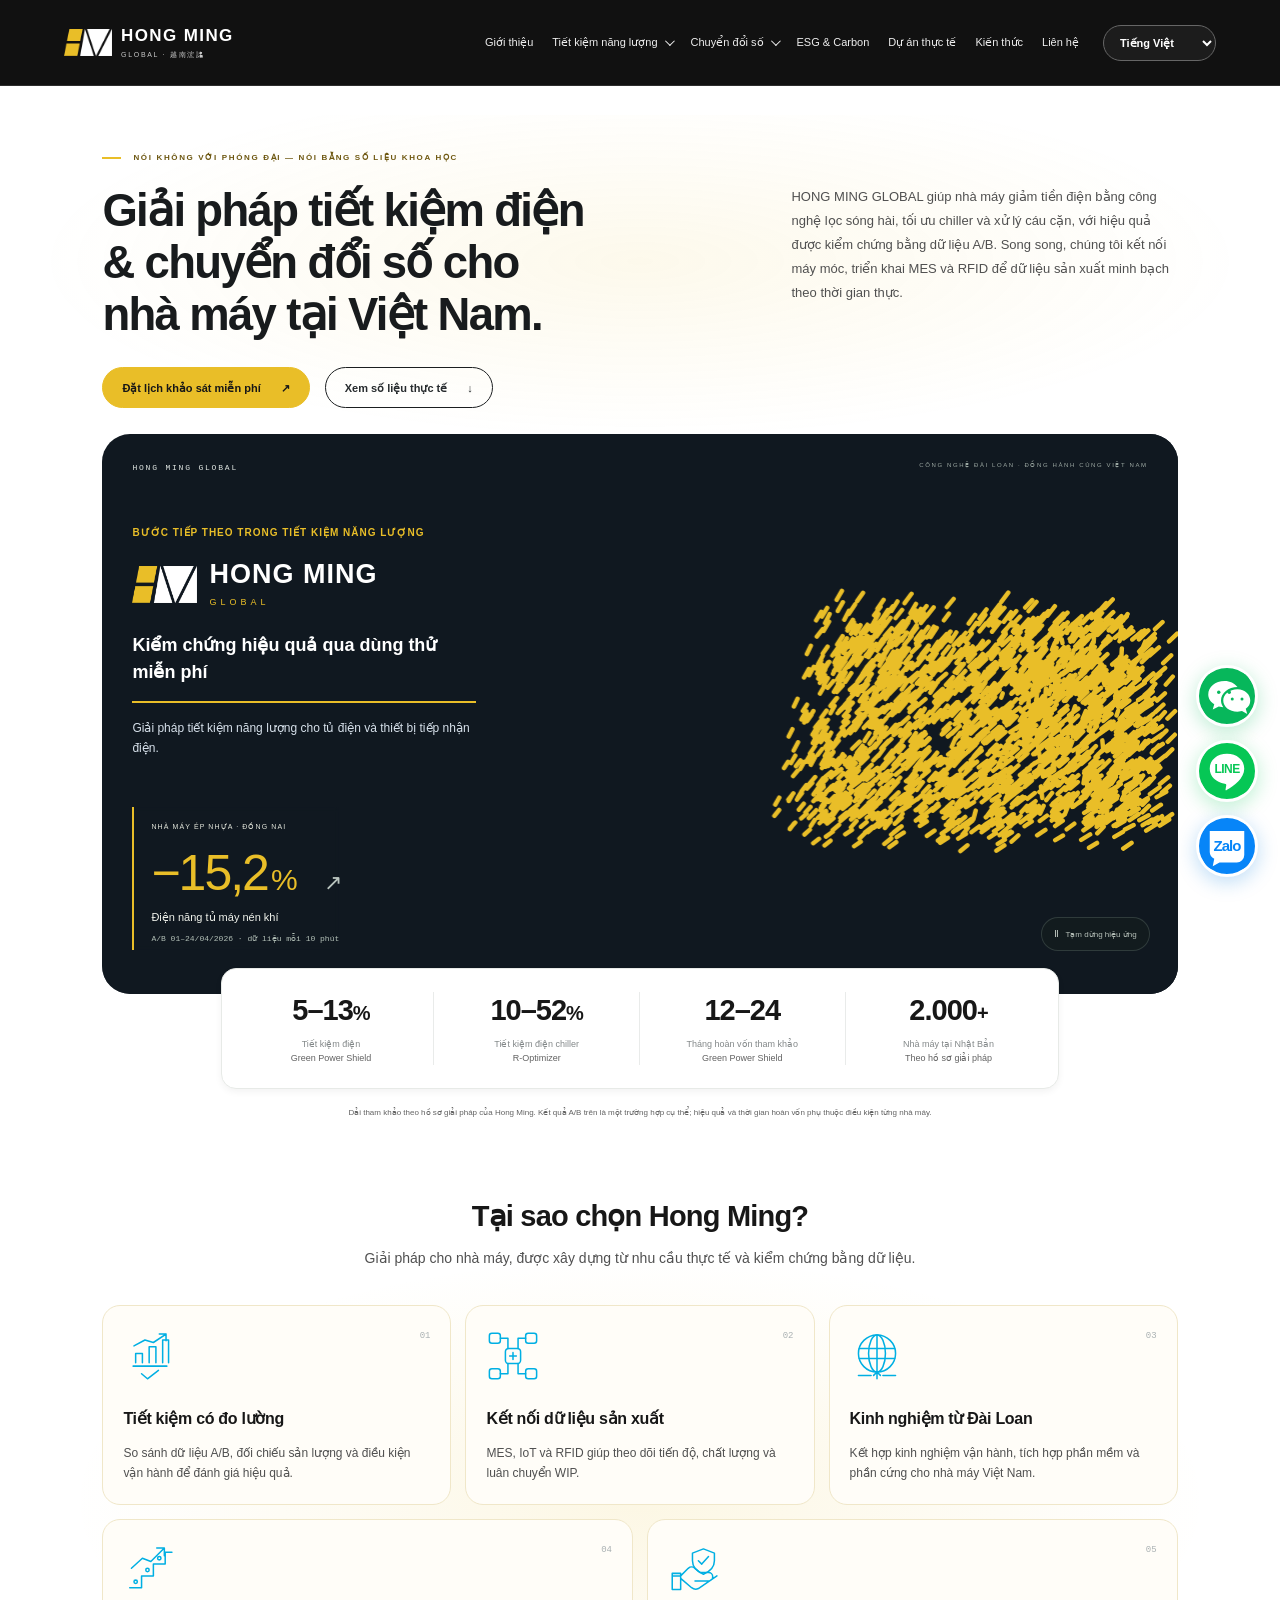
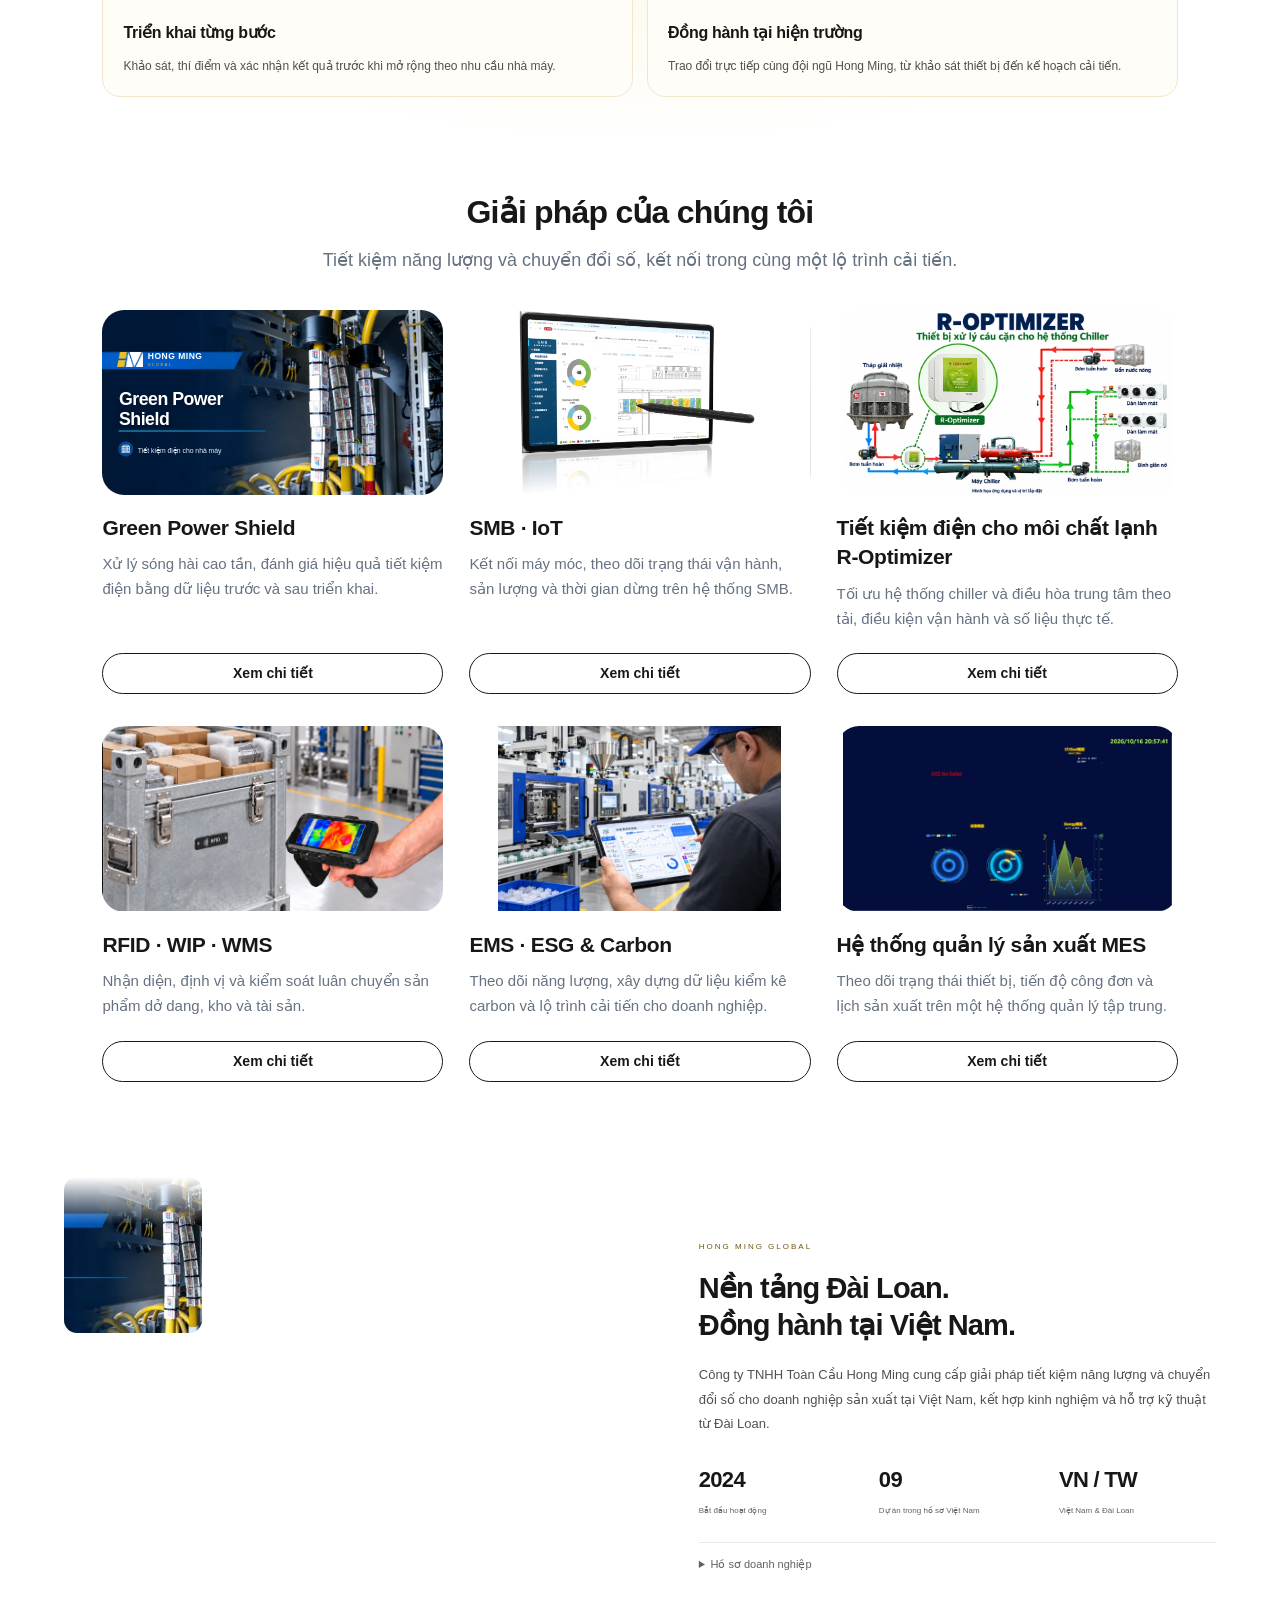
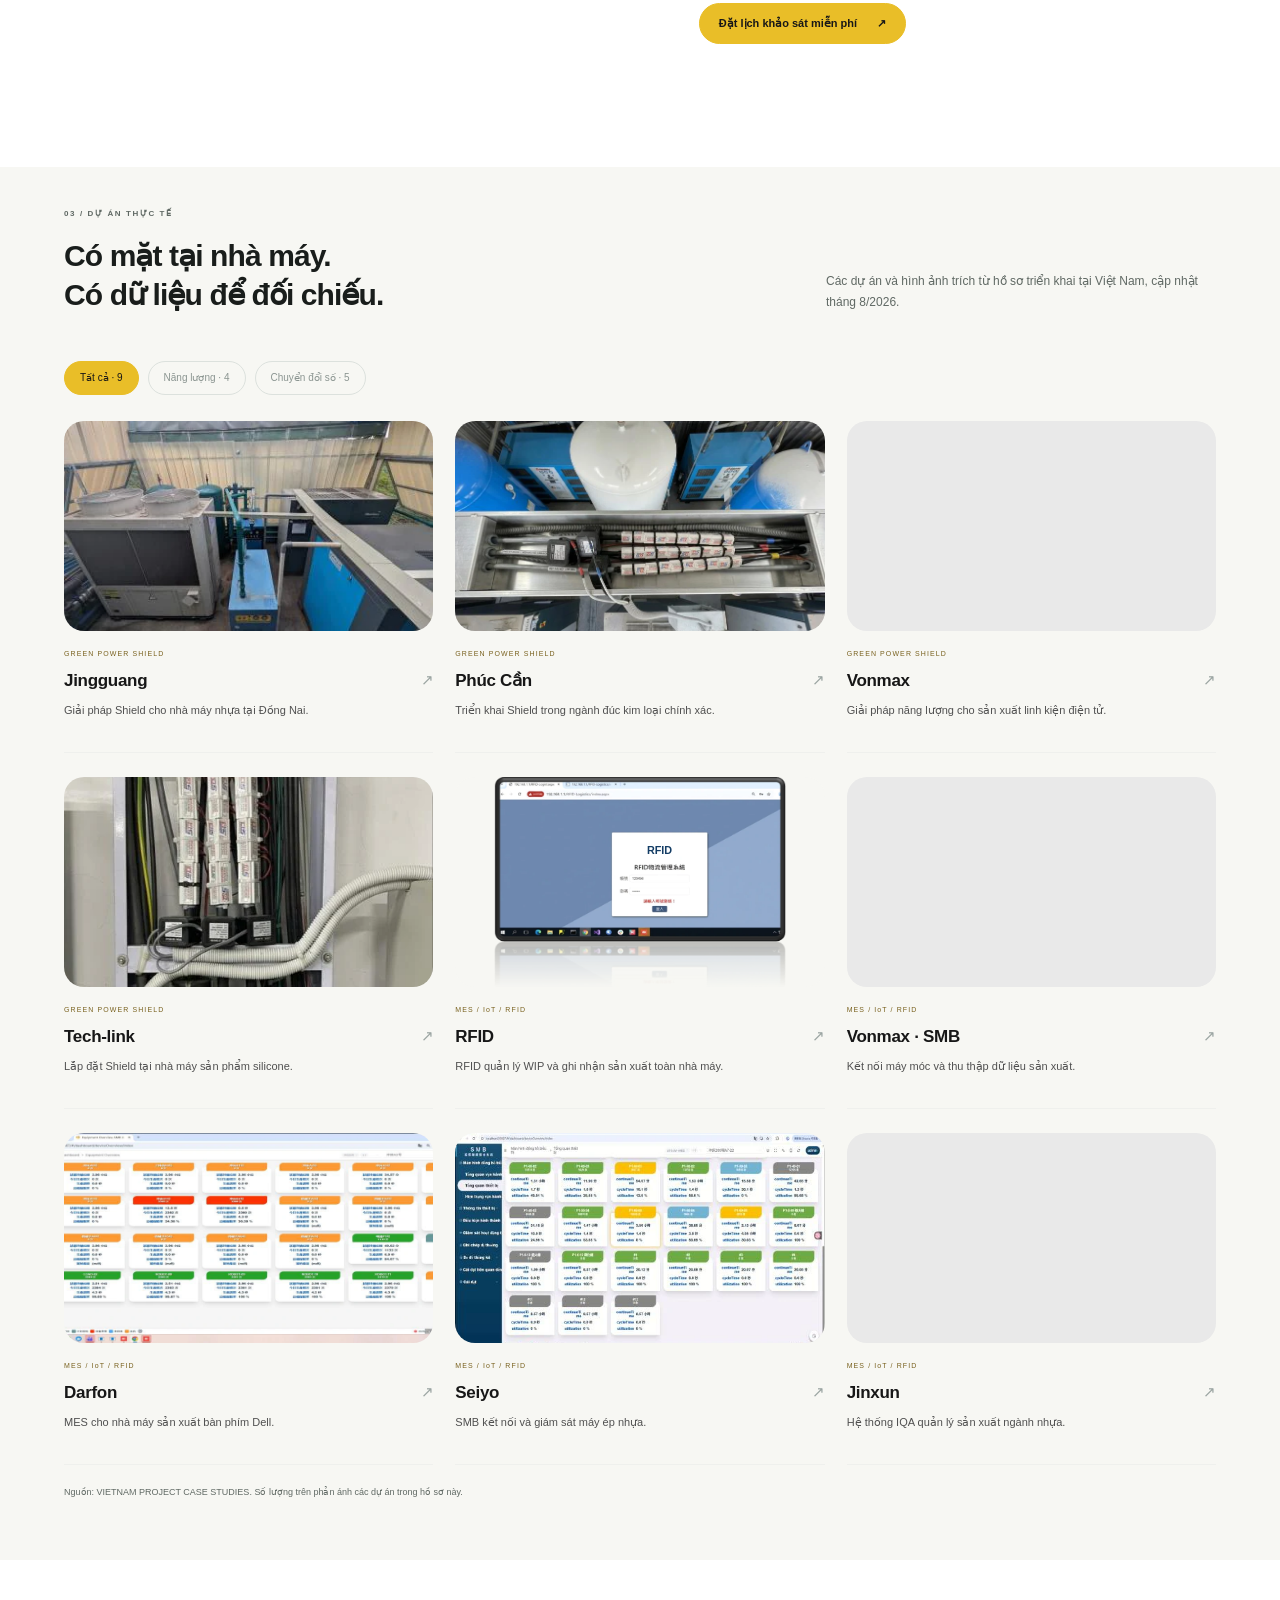
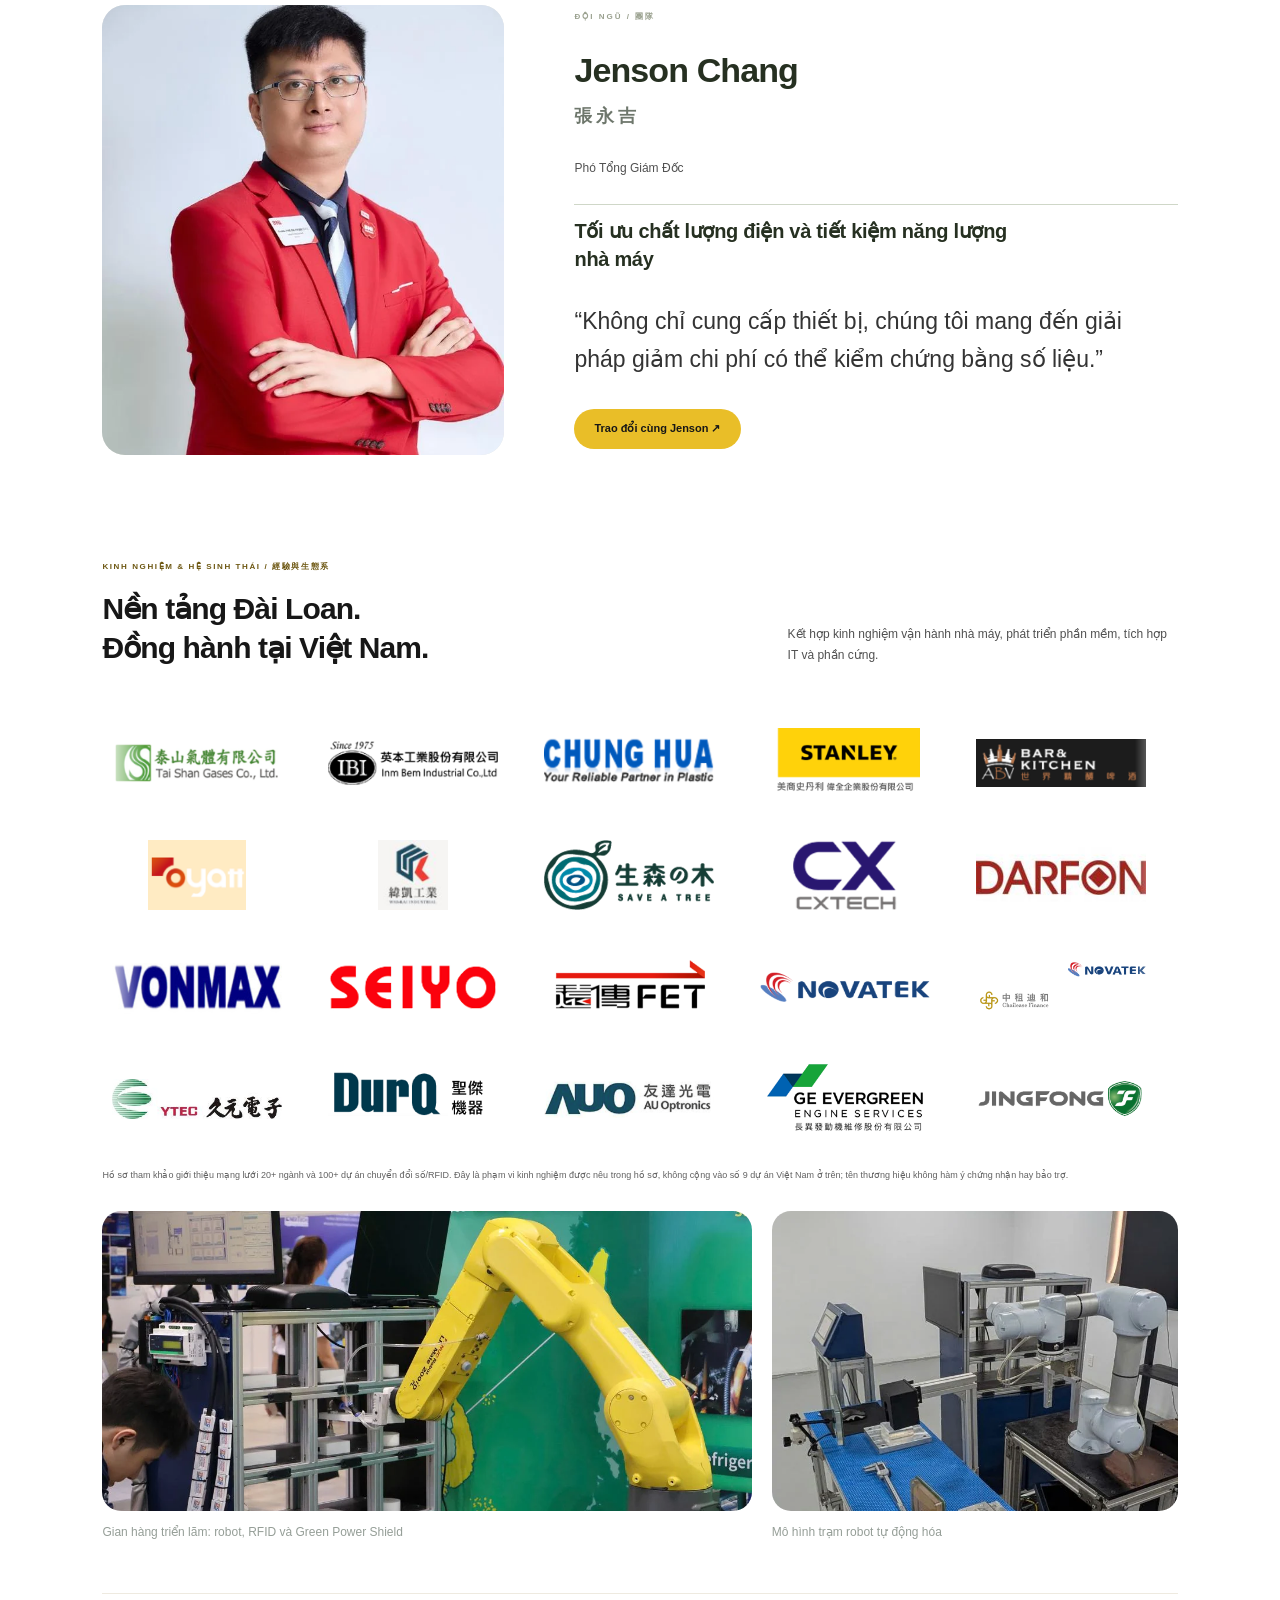
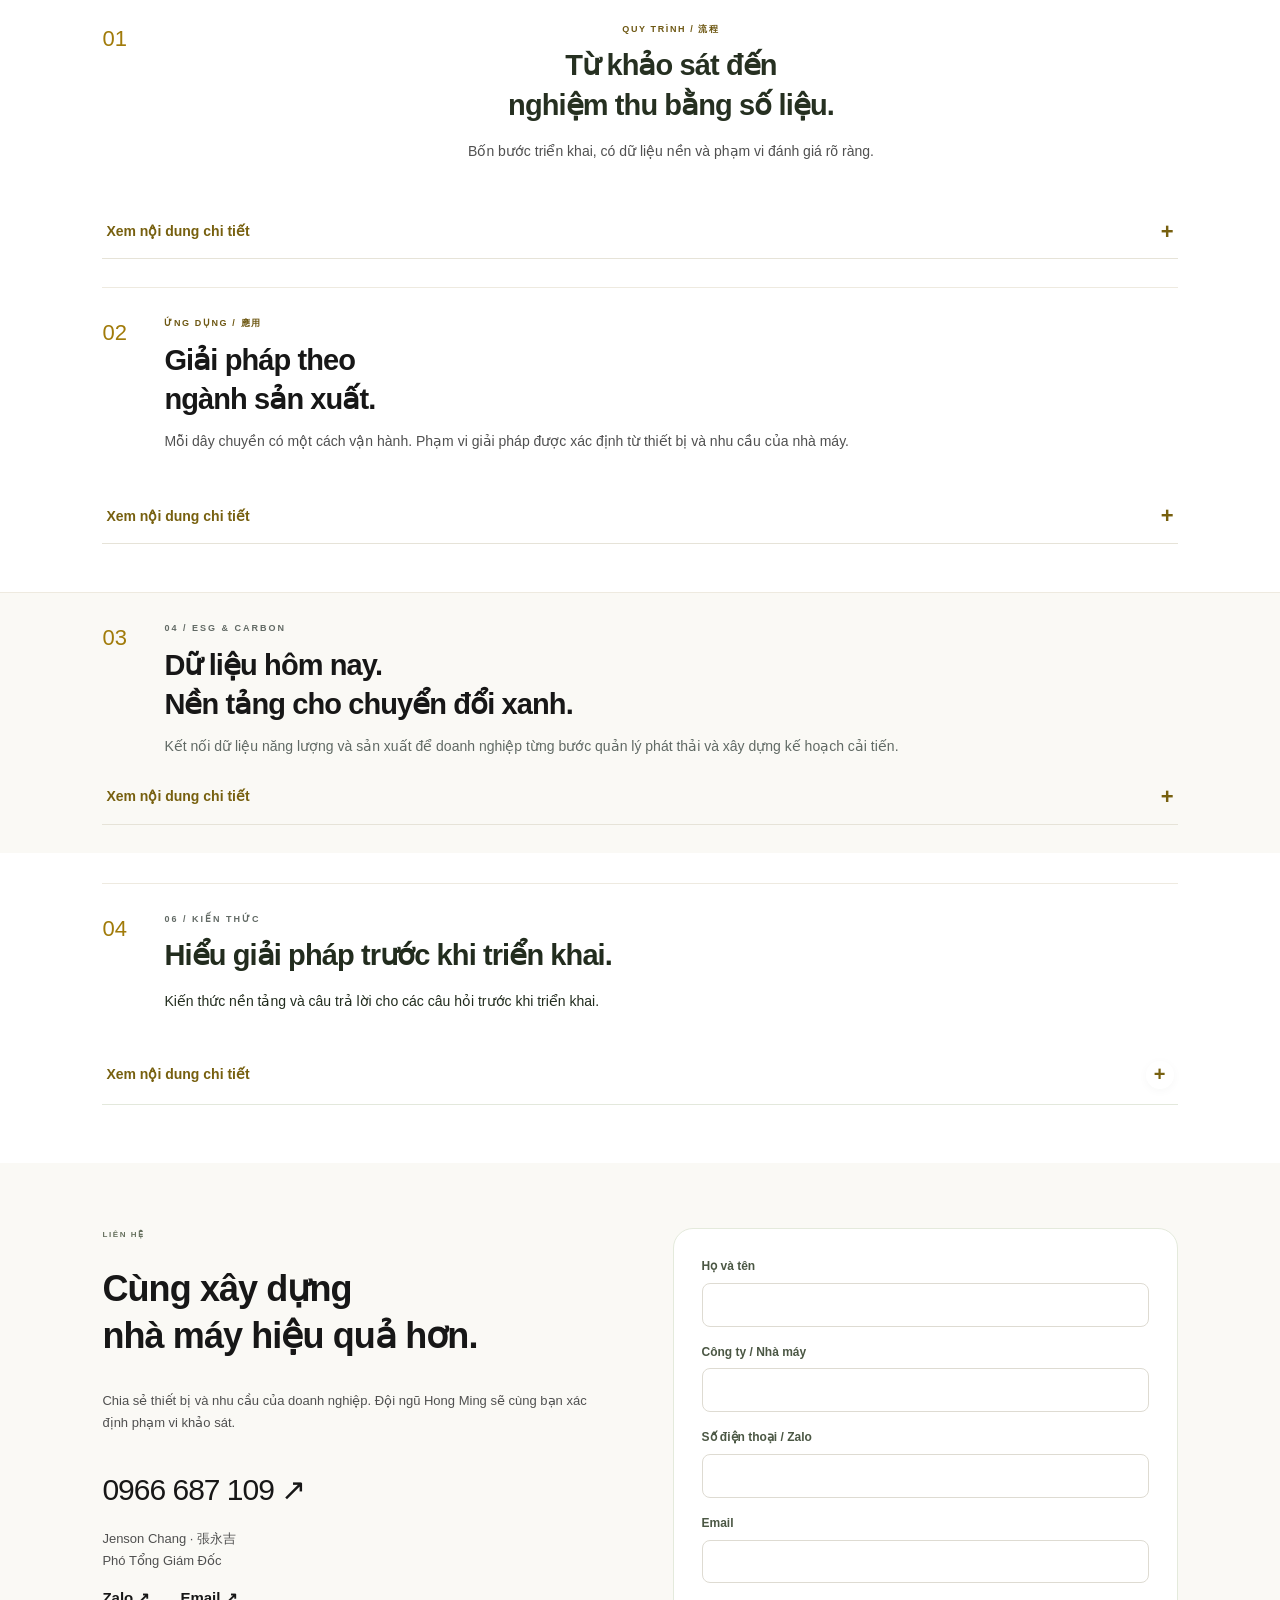
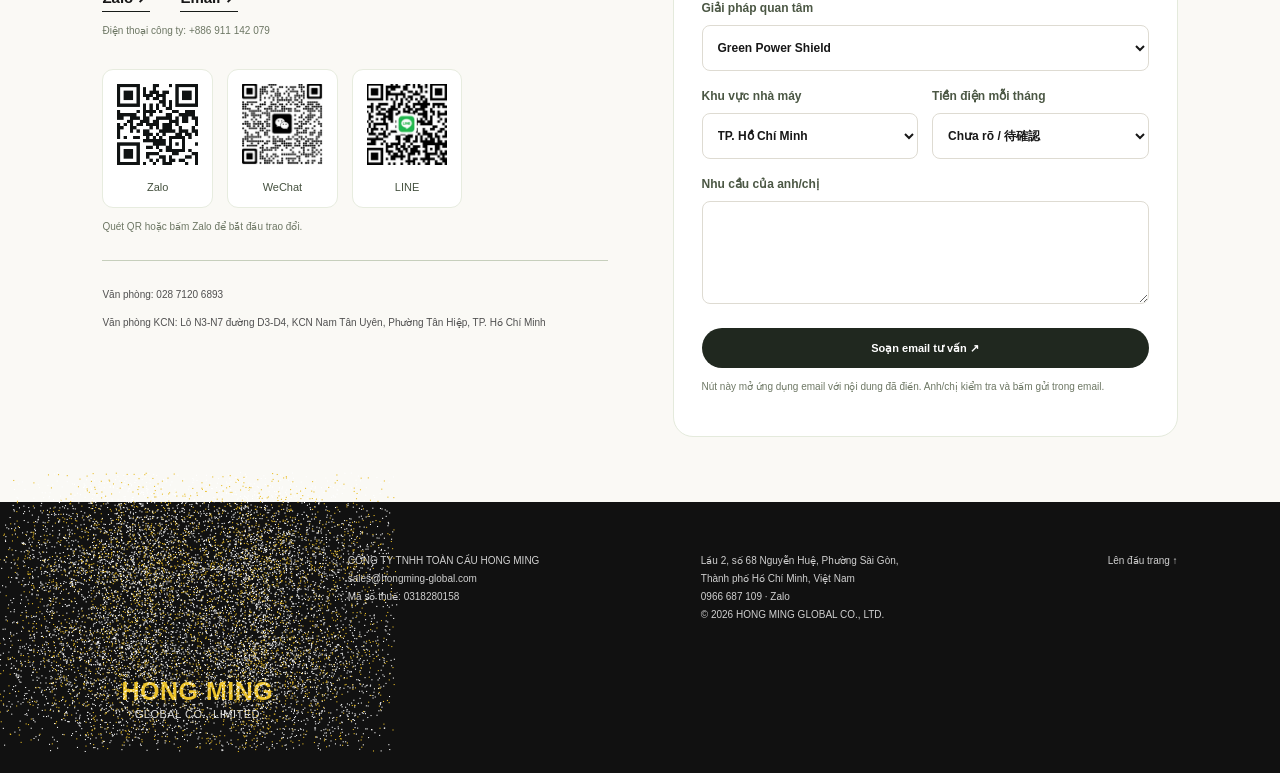
==== commit 8a8a4dc0: "Fix canvas sizing for fine particles outside logo frame" ====
--- a/index.html
+++ b/index.html
@@ -1,4 +1,4 @@
-<!DOCTYPE html><html lang="vi" translate="no" class="notranslate"><head><script src="motion-defaults-v86.js?v=86" defer></script><meta name="google" content="notranslate"><meta charset="utf-8"><meta content="width=device-width,initial-scale=1" name="viewport"><meta content="HONG MING GLOBAL — Giải pháp tiết kiệm năng lượng, MES, IoT và RFID cho nhà máy tại Việt Nam." name="description"><title>HONG MING GLOBAL | Tiết kiệm năng lượng &amp; Chuyển đổi số</title><link rel="stylesheet" href="shared-v84.css?v=86"><link rel="stylesheet" href="index-v84.css?v=86"><meta content="#111314" name="theme-color"><link href="assets__favicon.png" rel="icon"><meta content="HONG MING GLOBAL | Giải pháp nhà máy" property="og:title"><meta content="Tiết kiệm năng lượng, MES, RFID và chuyển đổi xanh cho nhà máy tại Việt Nam." property="og:description"><meta content="website" property="og:type"><meta content="https://lamsung632-collab.github.io/hongmingglobal/" property="og:url"><meta content="https://lamsung632-collab.github.io/hongmingglobal/assets__mes__mes-overview-factory.webp?v=mes" property="og:image"><script type="application/ld+json">{"@context": "https://schema.org", "@type": "Organization", "name": "CÔNG TY TNHH TOÀN CẦU HONG MING", "alternateName": ["HONG MING GLOBAL COMPANY LIMITED", "HONG MING GLOBAL CO., LTD."], "url": "https://lamsung632-collab.github.io/hongmingglobal", "logo": "https://lamsung632-collab.github.io/hongmingglobal/assets/photo-22.png", "taxID": "0318280158", "foundingDate": "2024-01-24", "telephone": "+886911142079", "email": "sales@hongming-global.com", "address": {"@type": "PostalAddress", "streetAddress": "Lầu 2, số 68 Nguyễn Huệ", "addressLocality": "Phường Sài Gòn, Thành phố Hồ Chí Minh", "addressCountry": "VN"}, "contactPoint": {"@type": "ContactPoint", "telephone": "+84966687109", "contactType": "sales", "availableLanguage": ["Vietnamese", "Chinese"]}, "sameAs": ["https://zalo.me/0966687109"]}</script><link href="https://lamsung632-collab.github.io/hongmingglobal/" rel="canonical"><meta property="og:image:alt" content="Hệ thống MES giám sát sản xuất tại nhà máy"><meta property="og:image:width" content="653"><meta property="og:image:height" content="623"><meta property="og:image:type" content="image/webp"><link rel="stylesheet" href="responsive-v85.css?v=86"><link rel="stylesheet" href="footer-logo-v91.css"></head><body>
+<!DOCTYPE html><html lang="vi" translate="no" class="notranslate"><head><script src="motion-defaults-v86.js?v=86" defer></script><meta name="google" content="notranslate"><meta charset="utf-8"><meta content="width=device-width,initial-scale=1" name="viewport"><meta content="HONG MING GLOBAL — Giải pháp tiết kiệm năng lượng, MES, IoT và RFID cho nhà máy tại Việt Nam." name="description"><title>HONG MING GLOBAL | Tiết kiệm năng lượng &amp; Chuyển đổi số</title><link rel="stylesheet" href="shared-v84.css?v=86"><link rel="stylesheet" href="index-v84.css?v=86"><meta content="#111314" name="theme-color"><link href="assets__favicon.png" rel="icon"><meta content="HONG MING GLOBAL | Giải pháp nhà máy" property="og:title"><meta content="Tiết kiệm năng lượng, MES, RFID và chuyển đổi xanh cho nhà máy tại Việt Nam." property="og:description"><meta content="website" property="og:type"><meta content="https://lamsung632-collab.github.io/hongmingglobal/" property="og:url"><meta content="https://lamsung632-collab.github.io/hongmingglobal/assets__mes__mes-overview-factory.webp?v=mes" property="og:image"><script type="application/ld+json">{"@context": "https://schema.org", "@type": "Organization", "name": "CÔNG TY TNHH TOÀN CẦU HONG MING", "alternateName": ["HONG MING GLOBAL COMPANY LIMITED", "HONG MING GLOBAL CO., LTD."], "url": "https://lamsung632-collab.github.io/hongmingglobal", "logo": "https://lamsung632-collab.github.io/hongmingglobal/assets/photo-22.png", "taxID": "0318280158", "foundingDate": "2024-01-24", "telephone": "+886911142079", "email": "sales@hongming-global.com", "address": {"@type": "PostalAddress", "streetAddress": "Lầu 2, số 68 Nguyễn Huệ", "addressLocality": "Phường Sài Gòn, Thành phố Hồ Chí Minh", "addressCountry": "VN"}, "contactPoint": {"@type": "ContactPoint", "telephone": "+84966687109", "contactType": "sales", "availableLanguage": ["Vietnamese", "Chinese"]}, "sameAs": ["https://zalo.me/0966687109"]}</script><link href="https://lamsung632-collab.github.io/hongmingglobal/" rel="canonical"><meta property="og:image:alt" content="Hệ thống MES giám sát sản xuất tại nhà máy"><meta property="og:image:width" content="653"><meta property="og:image:height" content="623"><meta property="og:image:type" content="image/webp"><link rel="stylesheet" href="responsive-v85.css?v=86"><link rel="stylesheet" href="footer-logo-v92.css"></head><body>
 <header class="home-header"><a aria-label="Hong Ming Global" class="brand" href="#home"><span class="brand-mark" aria-hidden="true"><img src="assets__hm-mark-original.png" width="944" height="533" alt="" decoding="async" draggable="false"></span><span class="brand-wordmark"><b>HONG MING</b><small>GLOBAL · 越南浤詺</small></span></a><button aria-expanded="false" aria-label="Mở menu" class="menu">☰</button><nav aria-label="Điều hướng chính"><a href="about.html" data-t="about">Giới thiệu</a><details class="nav-group"><summary data-t="energy">Tiết kiệm năng lượng</summary><div class="nav-panel"><a href="#services">Green Power Shield</a><a href="#services">R-Optimizer · Water Scale Go</a><a href="ems.html">EMS</a></div></details><details class="nav-group"><summary data-t="digital">Chuyển đổi số</summary><div class="nav-panel"><a href="smb.html">SMB · IoT</a><a href="mes.html">MES</a><a href="rfid.html">RFID · WIP · WMS</a></div></details><a href="#esg">ESG &amp; Carbon</a><a data-t="projects" href="#projects">Dự án thực tế</a><a data-t="knowledge" href="#knowledge">Kiến thức</a><a data-t="contact" href="#contact">Liên hệ</a></nav><label class="language-label"><span class="sr-only">Language / Ngôn ngữ / 語言</span><select aria-label="Language / Ngôn ngữ / 語言" class="language notranslate" translate="no" id="lang"><option value="vi" lang="vi" translate="no">Tiếng Việt</option><option value="zh" lang="zh-Hant" translate="no">繁體中文</option><option value="en" lang="en" translate="no">English</option></select></label><a class="header-survey" href="#contact" data-t="shortsurvey">Đặt lịch khảo sát ↗</a></header>
 <a class="skip-link" href="#home" data-t="skipnav">Bỏ qua menu / 跳至內容</a><main><section class="home-intro" id="home"><div class="home-container"><p class="home-kicker" data-t="homekicker">NÓI KHÔNG VỚI PHÓNG ĐẠI — NÓI BẰNG SỐ LIỆU KHOA HỌC</p><div class="home-heading"><h1 data-t="homeheadline">Giải pháp tiết kiệm điện<br class="desktop-break"> &amp; chuyển đổi số cho<br class="desktop-break"> nhà máy tại Việt Nam.</h1><div class="home-description"><p data-t="homedescription">HONG MING GLOBAL giúp nhà máy giảm tiền điện bằng công nghệ lọc sóng hài, tối ưu chiller và xử lý cáu cặn, với hiệu quả được kiểm chứng bằng dữ liệu A/B. Song song, chúng tôi kết nối máy móc, triển khai MES và RFID để dữ liệu sản xuất minh bạch theo thời gian thực.</p></div></div><div class="home-actions"><a class="home-primary" href="#contact" data-t="homesurvey">Đặt lịch khảo sát miễn phí <span aria-hidden="true">↗</span></a><a class="home-secondary" href="green-power-shield.html#results" data-t="homeresults">Xem số liệu thực tế <span aria-hidden="true">↓</span></a></div><div class="brand-stage" id="brand-stage"><canvas id="particles" aria-hidden="true"></canvas><div class="product-banner-copy"><p class="product-banner-kicker" data-t="bannerstep">BƯỚC TIẾP THEO TRONG TIẾT KIỆM NĂNG LƯỢNG</p><div class="banner-hong-ming" role="img" aria-label="Hong Ming Global"><img src="assets__hm-mark-original.png" width="944" height="533" alt="" decoding="async" draggable="false"><span>HONG MING<small>GLOBAL</small></span></div><p class="product-banner-trial" data-t="bannertrial">Kiểm chứng hiệu quả qua dùng thử miễn phí</p><p class="product-banner-scope" data-t="bannerscope">Giải pháp tiết kiệm năng lượng cho tủ điện và thiết bị tiếp nhận điện.</p></div><div class="stage-top"><span>HONG MING GLOBAL</span><span data-t="homebridge">CÔNG NGHỆ ĐÀI LOAN · ĐỒNG HÀNH CÙNG VIỆT NAM</span></div><div class="stage-bottom"><a class="home-proof" href="green-power-shield.html#results"><span class="proof-label" data-t="homeprooflabel">NHÀ MÁY ÉP NHỰA · ĐỒNG NAI</span><div class="proof-number">−15,2<span>%</span><span class="proof-arrow" aria-hidden="true">↗</span></div><p data-t="homeproofdesc">Điện năng tủ máy nén khí</p><small data-t="homeproofdate">A/B 01–24/04/2026 · dữ liệu mỗi 10 phút</small></a></div><div id="heroStage" class="original-logo-stage" role="img" aria-label="HONG MING GLOBAL"><img class="original-logo-fallback" src="assets__hm-mark-original.png" width="944" height="533" alt="" decoding="async" draggable="false"></div><div class="motion-controls"><button id="motion-toggle" type="button" aria-pressed="false"><span class="motion-icon" aria-hidden="true">Ⅱ</span><span data-t="homemotion">Tạm dừng hiệu ứng</span></button></div></div><div class="home-stats"><div><strong>5–13<span>%</span></strong><p data-t="homestatshield">Tiết kiệm điện<br><b>Green Power Shield</b></p></div><div><strong>10–52<span>%</span></strong><p data-t="homestatropt">Tiết kiệm điện chiller<br><b>R-Optimizer</b></p></div><div><strong>12–24</strong><p data-t="homestatpayback">Tháng hoàn vốn tham khảo<br><b>Green Power Shield</b></p></div><div><strong>2.000<span>+</span></strong><p data-t="homestatjapan">Nhà máy tại Nhật Bản<br><b>Theo hồ sơ giải pháp</b></p></div></div><p class="home-source" data-t="homestatsource">Dải tham khảo theo hồ sơ giải pháp của Hong Ming. Kết quả A/B trên là một trường hợp cụ thể; hiệu quả và thời gian hoàn vốn phụ thuộc điều kiện từng nhà máy.</p></div></section><section class="fine-benefits fine-wrap"><div class="services-heading"><h2 data-t="whytitle">Tại sao chọn Hong Ming?</h2><p data-t="whylead">Giải pháp cho nhà máy, được xây dựng từ nhu cầu thực tế và kiểm chứng bằng dữ liệu.</p></div><div class="benefits-grid"><article class="benefit-card"><span class="benefit-icon" aria-hidden="true"><svg xmlns="http://www.w3.org/2000/svg" viewbox="0 0 64 64" width="54" height="54" fill="none" stroke="currentColor" stroke-width="1.8" stroke-linecap="round" stroke-linejoin="round"><path d="M12 44h40M15 40V29h8v11m8 0V21h8v19m8 0V13h7v27M13 20l13-7 10 3L51 6m-8 0h8v8"></path><path d="m22 53 7 6 13-10"></path></svg></span><span class="benefit-index">01</span><h3 data-t="whyh0">Tiết kiệm có đo lường</h3><p data-t="whyb0">So sánh dữ liệu A/B, đối chiếu sản lượng và điều kiện vận hành để đánh giá hiệu quả.</p></article><article class="benefit-card"><span class="benefit-icon" aria-hidden="true"><svg xmlns="http://www.w3.org/2000/svg" viewbox="0 0 64 64" width="54" height="54" fill="none" stroke="currentColor" stroke-width="1.8" stroke-linecap="round" stroke-linejoin="round"><rect x="23" y="23" width="18" height="18" rx="4"></rect><rect x="4" y="5" width="13" height="12" rx="3"></rect><rect x="47" y="5" width="13" height="12" rx="3"></rect><rect x="4" y="47" width="13" height="12" rx="3"></rect><rect x="47" y="47" width="13" height="12" rx="3"></rect><path d="M17 11h9v12m21-12h-9v12M17 53h9V41m21 12h-9V41M28 32h8m-4-4v8"></path></svg></span><span class="benefit-index">02</span><h3 data-t="whyh1">Kết nối dữ liệu sản xuất</h3><p data-t="whyb1">MES, IoT và RFID giúp theo dõi tiến độ, chất lượng và luân chuyển WIP.</p></article><article class="benefit-card"><span class="benefit-icon" aria-hidden="true"><svg xmlns="http://www.w3.org/2000/svg" viewbox="0 0 64 64" width="54" height="54" fill="none" stroke="currentColor" stroke-width="1.8" stroke-linecap="round" stroke-linejoin="round"><circle cx="32" cy="29" r="22"></circle><ellipse cx="32" cy="29" rx="10" ry="22"></ellipse><path d="M11 23h42M11 35h42M32 7v44M10 55h15m14 0h15M28 55l4-4 4 4m-4 4v-8"></path></svg></span><span class="benefit-index">03</span><h3 data-t="whyh2">Kinh nghiệm từ Đài Loan</h3><p data-t="whyb2">Kết hợp kinh nghiệm vận hành, tích hợp phần mềm và phần cứng cho nhà máy Việt Nam.</p></article><article class="benefit-card"><span class="benefit-icon" aria-hidden="true"><svg xmlns="http://www.w3.org/2000/svg" viewbox="0 0 64 64" width="54" height="54" fill="none" stroke="currentColor" stroke-width="1.8" stroke-linecap="round" stroke-linejoin="round"><path d="M8 53h14V39h14V25h14V11h8M10 30l13-12 10 4L49 6m-9 0h9v9"></path><circle cx="15" cy="46" r="2"></circle><circle cx="29" cy="32" r="2"></circle><circle cx="43" cy="18" r="2"></circle></svg></span><span class="benefit-index">04</span><h3 data-t="whyh3">Triển khai từng bước</h3><p data-t="whyb3">Khảo sát, thí điểm và xác nhận kết quả trước khi mở rộng theo nhu cầu nhà máy.</p></article><article class="benefit-card"><span class="benefit-icon" aria-hidden="true"><svg xmlns="http://www.w3.org/2000/svg" viewbox="0 0 64 64" width="54" height="54" fill="none" stroke="currentColor" stroke-width="1.8" stroke-linecap="round" stroke-linejoin="round"><path d="M5 39h10l9-9a6 6 0 0 1 8 0l6 5h10a5 5 0 0 1 0 10H32m-17-3 13 11a8 8 0 0 0 8 1l22-15M5 36v19h10V36Z"></path><path d="M42 7 55 12v9c0 8-6 13-13 16-7-3-13-8-13-16v-9Zm-6 14 4 4 8-9"></path></svg></span><span class="benefit-index">05</span><h3 data-t="whyh4">Đồng hành tại hiện trường</h3><p data-t="whyb4">Trao đổi trực tiếp cùng đội ngũ Hong Ming, từ khảo sát thiết bị đến kế hoạch cải tiến.</p></article></div></section><section class="fine-services fine-wrap" id="services"><div class="services-heading"><h2 data-t="servicestitle">Giải pháp của chúng tôi</h2><p data-t="serviceslead">Tiết kiệm năng lượng và chuyển đổi số, kết nối trong cùng một lộ trình cải tiến.</p></div><div class="service-rail services-grid" aria-label="Solutions"><a class="service-card" href="green-power-shield.html"><div class="service-image service-branded-image"><img src="assets__green-power-shield-landscape.webp" alt="Green Power Shield installation at a factory" loading="lazy" width="1672" height="941" decoding="async" draggable="false"><div class="service-photo-brand" aria-label="Hong Ming Global"><img src="assets__hm-mark-original.png" width="944" height="533" alt="" decoding="async" draggable="false"><span>HONG MING<small>GLOBAL</small></span></div><div class="service-photo-title">Green Power<br>Shield</div><span class="service-photo-caption" data-t="shieldimagecaption">Tiết kiệm điện cho nhà máy</span></div><h3>Green Power Shield</h3><p data-t="serviceb0">Xử lý sóng hài cao tần, đánh giá hiệu quả tiết kiệm điện bằng dữ liệu trước và sau triển khai.</p><span class="service-detail-button">Xem chi tiết</span></a><article class="service-card" id="solution-mes"><div class="service-image mes-slideshow"><a class="mes-slides" href="smb.html" aria-label="SMB · IoT"><img class="is-active" src="assets__mes-iot-tablet-new-covered.svg" alt="SMB · IoT — 1" width="888" height="683" loading="lazy" decoding="async" draggable="false"><img src="assets__mes-iot-equipment.webp" alt="SMB · IoT — 2" width="1200" height="639" loading="lazy" aria-hidden="true" decoding="async" draggable="false"><img src="assets__mes-iot-factory-covered.svg" alt="SMB · IoT — 3" width="1200" height="646" loading="lazy" aria-hidden="true" decoding="async" draggable="false"></a><div class="mes-dots"><button type="button" data-mes-slide="0" aria-pressed="true">1</button><button type="button" data-mes-slide="1" aria-pressed="false">2</button><button type="button" data-mes-slide="2" aria-pressed="false">3</button><button id="service-autoplay" type="button" aria-pressed="true" class="mes-pause">Ⅱ <span>Tạm dừng</span></button></div></div><h3><a href="smb.html" style="display: flex; justify-content: space-between; width: 100%; align-items: start; color: inherit;">SMB · IoT</a></h3><p data-t="serviceb3">Kết nối máy móc, theo dõi trạng thái vận hành, sản lượng và thời gian dừng trên hệ thống SMB.</p><a class="service-detail-button" href="smb.html">Xem chi tiết</a></article><a class="service-card" href="r-optimizer.html" id="solution-ropt"><div class="service-image mes-slideshow"><span class="mes-slides"><img src="assets__ropt-slide-1.webp" alt="R-Optimizer — 1" class="is-active" width="976" height="549" decoding="async" loading="lazy" draggable="false"><img src="assets__ropt-slide-2.webp" alt="R-Optimizer — 2" width="673" height="475" decoding="async" loading="lazy" draggable="false"><img src="assets__ropt-slide-3.webp" alt="R-Optimizer — 3" width="576" height="468" decoding="async" loading="lazy" draggable="false"><img src="assets__ropt-slide-4.webp" alt="R-Optimizer — 4" width="637" height="370" decoding="async" loading="lazy" draggable="false"></span></div><h3 data-t="serviceropttitle">Tiết kiệm điện cho môi chất lạnh R-Optimizer</h3><p data-t="serviceb1">Tối ưu hệ thống chiller và điều hòa trung tâm theo tải, điều kiện vận hành và số liệu thực tế.</p><span class="service-detail-button">Xem chi tiết</span></a><a class="service-card" href="rfid.html" id="solution-rfid"><div class="service-image mes-slideshow"><span class="mes-slides"><img src="assets__rfid-slide-1.webp" alt="RFID · WIP · WMS — 1" class="is-active" width="1400" height="989" decoding="async" loading="lazy" draggable="false"><img src="assets__rfid-slide-2.webp" alt="RFID · WIP · WMS — 2" width="845" height="420" decoding="async" loading="lazy" draggable="false"><img src="assets__rfid-slide-3-rfid.svg" alt="RFID · WIP · WMS — 3" width="535" height="296" decoding="async" loading="lazy" draggable="false"><img src="assets__rfid-slide-4-rfid.svg" alt="RFID · WIP · WMS — 4" width="527" height="304" decoding="async" loading="lazy" draggable="false"></span></div><h3>RFID · WIP · WMS</h3><p data-t="serviceb4">Nhận diện, định vị và kiểm soát luân chuyển sản phẩm dở dang, kho và tài sản.</p><span class="service-detail-button">Xem chi tiết</span></a><a class="service-card" href="ems.html" id="solution-ems"><div class="service-image mes-slideshow"><span class="mes-slides"><img src="assets__ems__slide-1.webp" alt="EMS — 1" loading="lazy" decoding="async" class="is-active" draggable="false"><img src="assets__ems__slide-2.webp" alt="EMS — 2" loading="lazy" decoding="async" draggable="false"><img src="assets__ems__slide-3.webp" alt="EMS — 3" loading="lazy" decoding="async" draggable="false"></span></div><h3>EMS · ESG &amp; Carbon</h3><p data-t="serviceb5">Theo dõi năng lượng, xây dựng dữ liệu kiểm kê carbon và lộ trình cải tiến cho doanh nghiệp.</p><span class="service-detail-button">Xem chi tiết</span></a><a class="service-card" href="mes.html" id="solution-mes-production"><div class="service-image mes-slideshow"><span class="mes-slides"><img src="assets__mes__production-slide-1-covered.svg" alt="MES production management — 1" loading="lazy" decoding="async" class="is-active" draggable="false"><img src="assets__mes__production-slide-2.webp" alt="MES production management — 2" loading="lazy" decoding="async" draggable="false"><img src="assets__mes__production-slide-3.webp" alt="MES production management — 3" loading="lazy" decoding="async" draggable="false"><img src="assets__mes__production-slide-4.webp" alt="MES production management — 4" loading="lazy" decoding="async" draggable="false"></span></div><h3 data-t="servicemesproductiontitle">Hệ thống quản lý sản xuất MES</h3><p data-t="servicemesproductionbody">Theo dõi trạng thái thiết bị, tiến độ công đơn và lịch sản xuất trên một hệ thống quản lý tập trung.</p><span class="service-detail-button">Xem chi tiết</span></a></div></section><section id="about" class="fine-about fine-wrap"><div class="about-gallery" aria-label="Actual Hong Ming project images"><div class="gallery-column"><div class="gallery-track" style="--gallery-duration:127.5s"><div class="gallery-sequence"><img src="assets__gallery-thumbs__0.webp" alt="Green Power Shield installation at a factory" loading="lazy" decoding="async" width="1672" height="941" draggable="false" fetchpriority="low"><img src="assets__gallery-thumbs__1-covered.svg" alt="Jingguang — A/B" loading="lazy" decoding="async" width="2200" height="1054" draggable="false" fetchpriority="low"><img src="assets__gallery-thumbs__2.webp" alt="Tech-Link Silicones — Green Power Shield" loading="lazy" decoding="async" width="2200" height="1238" draggable="false" fetchpriority="low"><img src="assets__gallery-thumbs__3-covered.svg" alt="Phúc Cần — A/B" loading="lazy" decoding="async" width="1648" height="1052" draggable="false" fetchpriority="low"><img src="assets__gallery-thumbs__4-covered.svg" alt="SMB factory layout dashboard" loading="lazy" decoding="async" width="1600" height="862" draggable="false" fetchpriority="low"><img src="assets__gallery-thumbs__5.webp" alt="Seiyo injection-moulding production" loading="lazy" decoding="async" width="1365" height="784" draggable="false" fetchpriority="low"><img src="assets__gallery-thumbs__6.webp" alt="Refrigeration cycle and chiller components" loading="lazy" decoding="async" width="1300" height="1209" draggable="false" fetchpriority="low"><img src="assets__gallery-thumbs__7.webp" alt="R-Optimizer — installation 10" loading="lazy" decoding="async" width="215" height="265" draggable="false" fetchpriority="low"><img src="assets__gallery-thumbs__8.webp" alt="R-Optimizer — installation 17" loading="lazy" decoding="async" width="801" height="1026" draggable="false" fetchpriority="low"><img src="assets__gallery-thumbs__9.webp" alt="Hong Ming project detail" loading="lazy" decoding="async" width="501" height="312" draggable="false" fetchpriority="low"><img src="assets__gallery-thumbs__10.webp" alt="RFID container illustration" loading="lazy" decoding="async" width="1492" height="1054" draggable="false" fetchpriority="low"><img src="assets__gallery-thumbs__11-rfid.svg" alt="RFID — On-site display terminal" loading="lazy" decoding="async" width="1237" height="848" draggable="false" fetchpriority="low"><img src="assets__gallery-thumbs__12.webp" alt="EnPI setup screen" loading="lazy" decoding="async" width="1494" height="1052" draggable="false" fetchpriority="low"><img src="assets__gallery-thumbs__13.webp" alt="MES work order schedule" loading="lazy" decoding="async" width="1500" height="805" draggable="false" fetchpriority="low"><img src="assets__gallery-thumbs__14-covered.svg" alt="MES system screenshot 1" loading="lazy" decoding="async" width="1500" height="717" draggable="false" fetchpriority="low"></div><div class="gallery-sequence" aria-hidden="true"><img src="assets__gallery-thumbs__0.webp" alt="" loading="lazy" decoding="async" width="1672" height="941" draggable="false" fetchpriority="low"><img src="assets__gallery-thumbs__1-covered.svg" alt="" loading="lazy" decoding="async" width="2200" height="1054" draggable="false" fetchpriority="low"><img src="assets__gallery-thumbs__2.webp" alt="" loading="lazy" decoding="async" width="2200" height="1238" draggable="false" fetchpriority="low"><img src="assets__gallery-thumbs__3-covered.svg" alt="" loading="lazy" decoding="async" width="1648" height="1052" draggable="false" fetchpriority="low"><img src="assets__gallery-thumbs__4-covered.svg" alt="" loading="lazy" decoding="async" width="1600" height="862" draggable="false" fetchpriority="low"><img src="assets__gallery-thumbs__5.webp" alt="" loading="lazy" decoding="async" width="1365" height="784" draggable="false" fetchpriority="low"><img src="assets__gallery-thumbs__6.webp" alt="" loading="lazy" decoding="async" width="1300" height="1209" draggable="false" fetchpriority="low"><img src="assets__gallery-thumbs__7.webp" alt="" loading="lazy" decoding="async" width="215" height="265" draggable="false" fetchpriority="low"><img src="assets__gallery-thumbs__8.webp" alt="" loading="lazy" decoding="async" width="801" height="1026" draggable="false" fetchpriority="low"><img src="assets__gallery-thumbs__9.webp" alt="" loading="lazy" decoding="async" width="501" height="312" draggable="false" fetchpriority="low"><img src="assets__gallery-thumbs__10.webp" alt="" loading="lazy" decoding="async" width="1492" height="1054" draggable="false" fetchpriority="low"><img src="assets__gallery-thumbs__11-rfid.svg" alt="" loading="lazy" decoding="async" width="1237" height="848" draggable="false" fetchpriority="low"><img src="assets__gallery-thumbs__12.webp" alt="" loading="lazy" decoding="async" width="1494" height="1052" draggable="false" fetchpriority="low"><img src="assets__gallery-thumbs__13.webp" alt="" loading="lazy" decoding="async" width="1500" height="805" draggable="false" fetchpriority="low"><img src="assets__gallery-thumbs__14-covered.svg" alt="" loading="lazy" decoding="async" width="1500" height="717" draggable="false" fetchpriority="low"></div></div></div><div class="gallery-column"><div class="gallery-track" style="--gallery-duration:127.5s"><div class="gallery-sequence"><img src="assets__gallery-thumbs__15.webp" alt="Jingguang — Green Power Shield" loading="lazy" decoding="async" width="2200" height="1238" draggable="false" fetchpriority="low"><img src="assets__gallery-thumbs__16.webp" alt="Vonmax Industrial — Green Power Shield" loading="lazy" decoding="async" width="1280" height="960" draggable="false" fetchpriority="low"><img src="assets__gallery-thumbs__17.webp" alt="Tech-Link Silicones — Green Power Shield" loading="lazy" decoding="async" width="1199" height="918" draggable="false" fetchpriority="low"><img src="assets__gallery-thumbs__18.webp" alt="SMB · IoT — laptop" loading="lazy" decoding="async" width="933" height="621" draggable="false" fetchpriority="low"><img src="assets__gallery-thumbs__19-covered.svg" alt="Vonmax factory overview" loading="lazy" decoding="async" width="1600" height="768" draggable="false" fetchpriority="low"><img src="assets__gallery-thumbs__20.webp" alt="Seiyo machine dashboard" loading="lazy" decoding="async" width="1600" height="862" draggable="false" fetchpriority="low"><img src="assets__gallery-thumbs__21.webp" alt="R-Optimizer — installation 12" loading="lazy" decoding="async" width="1080" height="809" draggable="false" fetchpriority="low"><img src="assets__gallery-thumbs__22.webp" alt="R-Optimizer — installation 16" loading="lazy" decoding="async" width="770" height="1026" draggable="false" fetchpriority="low"><img src="assets__gallery-thumbs__23.webp" alt="R-Optimizer — installation 14" loading="lazy" decoding="async" width="614" height="1032" draggable="false" fetchpriority="low"><img src="assets__gallery-thumbs__24.webp" alt="Hong Ming project detail" loading="lazy" decoding="async" width="508" height="312" draggable="false" fetchpriority="low"><img src="assets__gallery-thumbs__25.webp" alt="RFID — Factory photograph from the project material" loading="lazy" decoding="async" width="680" height="382" draggable="false" fetchpriority="low"><img src="assets__gallery-thumbs__26-rfid.svg" alt="RFID — Production and weight data lookup" loading="lazy" decoding="async" width="1361" height="768" draggable="false" fetchpriority="low"><img src="assets__gallery-thumbs__27-covered.svg" alt="EMS electricity dashboard" loading="lazy" decoding="async" width="1915" height="886" draggable="false" fetchpriority="low"><img src="assets__gallery-thumbs__28.webp" alt="Equipment overview" loading="lazy" decoding="async" width="1500" height="799" draggable="false" fetchpriority="low"><img src="assets__gallery-thumbs__29.webp" alt="MES system screenshot 2" loading="lazy" decoding="async" width="1500" height="847" draggable="false" fetchpriority="low"></div><div class="gallery-sequence" aria-hidden="true"><img src="assets__gallery-thumbs__15.webp" alt="" loading="lazy" decoding="async" width="2200" height="1238" draggable="false" fetchpriority="low"><img src="assets__gallery-thumbs__16.webp" alt="" loading="lazy" decoding="async" width="1280" height="960" draggable="false" fetchpriority="low"><img src="assets__gallery-thumbs__17.webp" alt="" loading="lazy" decoding="async" width="1199" height="918" draggable="false" fetchpriority="low"><img src="assets__gallery-thumbs__18.webp" alt="" loading="lazy" decoding="async" width="933" height="621" draggable="false" fetchpriority="low"><img src="assets__gallery-thumbs__19-covered.svg" alt="" loading="lazy" decoding="async" width="1600" height="768" draggable="false" fetchpriority="low"><img src="assets__gallery-thumbs__20.webp" alt="" loading="lazy" decoding="async" width="1600" height="862" draggable="false" fetchpriority="low"><img src="assets__gallery-thumbs__21.webp" alt="" loading="lazy" decoding="async" width="1080" height="809" draggable="false" fetchpriority="low"><img src="assets__gallery-thumbs__22.webp" alt="" loading="lazy" decoding="async" width="770" height="1026" draggable="false" fetchpriority="low"><img src="assets__gallery-thumbs__23.webp" alt="" loading="lazy" decoding="async" width="614" height="1032" draggable="false" fetchpriority="low"><img src="assets__gallery-thumbs__24.webp" alt="" loading="lazy" decoding="async" width="508" height="312" draggable="false" fetchpriority="low"><img src="assets__gallery-thumbs__25.webp" alt="" loading="lazy" decoding="async" width="680" height="382" draggable="false" fetchpriority="low"><img src="assets__gallery-thumbs__26-rfid.svg" alt="" loading="lazy" decoding="async" width="1361" height="768" draggable="false" fetchpriority="low"><img src="assets__gallery-thumbs__27-covered.svg" alt="" loading="lazy" decoding="async" width="1915" height="886" draggable="false" fetchpriority="low"><img src="assets__gallery-thumbs__28.webp" alt="" loading="lazy" decoding="async" width="1500" height="799" draggable="false" fetchpriority="low"><img src="assets__gallery-thumbs__29.webp" alt="" loading="lazy" decoding="async" width="1500" height="847" draggable="false" fetchpriority="low"></div></div></div><div class="gallery-column"><div class="gallery-track" style="--gallery-duration:127.5s"><div class="gallery-sequence"><img src="assets__gallery-thumbs__30.webp" alt="Jingguang — Green Power Shield" loading="lazy" decoding="async" width="1400" height="782" draggable="false" fetchpriority="low"><img src="assets__gallery-thumbs__31.webp" alt="Vonmax Industrial — Green Power Shield" loading="lazy" decoding="async" width="1101" height="655" draggable="false" fetchpriority="low"><img src="assets__gallery-thumbs__32-covered.svg" alt="Tech-Link Silicones — A/B" loading="lazy" decoding="async" width="1920" height="1034" draggable="false" fetchpriority="low"><img src="assets__gallery-thumbs__33-covered.svg" alt="SMB — factory dashboard on tablet" loading="lazy" decoding="async" width="872" height="823" draggable="false" fetchpriority="low"><img src="assets__gallery-thumbs__34.webp" alt="Vonmax machine timeline" loading="lazy" decoding="async" width="1600" height="760" draggable="false" fetchpriority="low"><img src="assets__gallery-thumbs__35.webp" alt="Seiyo factory overview" loading="lazy" decoding="async" width="1600" height="863" draggable="false" fetchpriority="low"><img src="assets__gallery-thumbs__36.webp" alt="R-Optimizer — installation 15" loading="lazy" decoding="async" width="694" height="1025" draggable="false" fetchpriority="low"><img src="assets__gallery-thumbs__37.webp" alt="Cooling-water treatment unit — 2" loading="lazy" decoding="async" width="694" height="809" draggable="false" fetchpriority="low"><img src="assets__gallery-thumbs__38.webp" alt="R-Optimizer — installation 18" loading="lazy" decoding="async" width="1800" height="707" draggable="false" fetchpriority="low"><img src="assets__gallery-thumbs__39.webp" alt="Chiller survey sheet" loading="lazy" decoding="async" width="1024" height="1536" draggable="false" fetchpriority="low"><img src="assets__gallery-thumbs__40-rfid.svg" alt="RFID — RFID system access screen" loading="lazy" decoding="async" width="1402" height="752" draggable="false" fetchpriority="low"><img src="assets__gallery-thumbs__41.webp" alt="Factory energy monitoring illustration" loading="lazy" decoding="async" width="1448" height="1086" draggable="false" fetchpriority="low"><img src="assets__gallery-thumbs__42.webp" alt="EnPI and EnB comparison workflow" loading="lazy" decoding="async" width="1500" height="859" draggable="false" fetchpriority="low"><img src="assets__gallery-thumbs__43.webp" alt="Shop-floor data capture terminal" loading="lazy" decoding="async" width="1060" height="1100" draggable="false" fetchpriority="low"><img src="assets__gallery-thumbs__44.webp" alt="MES system screenshot 7" loading="lazy" decoding="async" width="1465" height="492" draggable="false" fetchpriority="low"></div><div class="gallery-sequence" aria-hidden="true"><img src="assets__gallery-thumbs__30.webp" alt="" loading="lazy" decoding="async" width="1400" height="782" draggable="false" fetchpriority="low"><img src="assets__gallery-thumbs__31.webp" alt="" loading="lazy" decoding="async" width="1101" height="655" draggable="false" fetchpriority="low"><img src="assets__gallery-thumbs__32-covered.svg" alt="" loading="lazy" decoding="async" width="1920" height="1034" draggable="false" fetchpriority="low"><img src="assets__gallery-thumbs__33-covered.svg" alt="" loading="lazy" decoding="async" width="872" height="823" draggable="false" fetchpriority="low"><img src="assets__gallery-thumbs__34.webp" alt="" loading="lazy" decoding="async" width="1600" height="760" draggable="false" fetchpriority="low"><img src="assets__gallery-thumbs__35.webp" alt="" loading="lazy" decoding="async" width="1600" height="863" draggable="false" fetchpriority="low"><img src="assets__gallery-thumbs__36.webp" alt="" loading="lazy" decoding="async" width="694" height="1025" draggable="false" fetchpriority="low"><img src="assets__gallery-thumbs__37.webp" alt="" loading="lazy" decoding="async" width="694" height="809" draggable="false" fetchpriority="low"><img src="assets__gallery-thumbs__38.webp" alt="" loading="lazy" decoding="async" width="1800" height="707" draggable="false" fetchpriority="low"><img src="assets__gallery-thumbs__39.webp" alt="" loading="lazy" decoding="async" width="1024" height="1536" draggable="false" fetchpriority="low"><img src="assets__gallery-thumbs__40-rfid.svg" alt="" loading="lazy" decoding="async" width="1402" height="752" draggable="false" fetchpriority="low"><img src="assets__gallery-thumbs__41.webp" alt="" loading="lazy" decoding="async" width="1448" height="1086" draggable="false" fetchpriority="low"><img src="assets__gallery-thumbs__42.webp" alt="" loading="lazy" decoding="async" width="1500" height="859" draggable="false" fetchpriority="low"><img src="assets__gallery-thumbs__43.webp" alt="" loading="lazy" decoding="async" width="1060" height="1100" draggable="false" fetchpriority="low"><img src="assets__gallery-thumbs__44.webp" alt="" loading="lazy" decoding="async" width="1465" height="492" draggable="false" fetchpriority="low"></div></div></div><div class="gallery-column"><div class="gallery-track" style="--gallery-duration:119s"><div class="gallery-sequence"><img src="assets__gallery-thumbs__45.webp" alt="Jingguang — Green Power Shield" loading="lazy" decoding="async" width="1371" height="768" draggable="false" fetchpriority="low"><img src="assets__gallery-thumbs__46-covered.svg" alt="Vonmax Industrial — A/B" loading="lazy" decoding="async" width="2200" height="1007" draggable="false" fetchpriority="low"><img src="assets__gallery-thumbs__47.webp" alt="Phúc Cần — Green Power Shield" loading="lazy" decoding="async" width="1195" height="896" draggable="false" fetchpriority="low"><img src="assets__gallery-thumbs__48.webp" alt="SMB · IoT — factory monitoring on a tablet" loading="lazy" decoding="async" width="653" height="623" draggable="false" fetchpriority="low"><img src="assets__gallery-thumbs__49.webp" alt="Vonmax production site" loading="lazy" decoding="async" width="1600" height="900" draggable="false" fetchpriority="low"><img src="assets__gallery-thumbs__50.webp" alt="R-Optimizer — system application and installation diagram" loading="lazy" decoding="async" width="1704" height="959" draggable="false" fetchpriority="low"><img src="assets__gallery-thumbs__51.webp" alt="Cooling-water treatment unit — 1" loading="lazy" decoding="async" width="809" height="621" draggable="false" fetchpriority="low"><img src="assets__gallery-thumbs__52.webp" alt="R-Optimizer — installation 13" loading="lazy" decoding="async" width="971" height="727" draggable="false" fetchpriority="low"><img src="assets__gallery-thumbs__53.webp" alt="Hong Ming project detail" loading="lazy" decoding="async" width="492" height="312" draggable="false" fetchpriority="low"><img src="assets__gallery-thumbs__54.webp" alt="Cooling tower survey sheet" loading="lazy" decoding="async" width="1024" height="1536" draggable="false" fetchpriority="low"><img src="assets__gallery-thumbs__55-rfid.svg" alt="RFID — WIP list and container information" loading="lazy" decoding="async" width="1454" height="720" draggable="false" fetchpriority="low"><img src="assets__gallery-thumbs__56.webp" alt="Energy dashboard" loading="lazy" decoding="async" width="1500" height="783" draggable="false" fetchpriority="low"><img src="assets__gallery-thumbs__57-covered.svg" alt="Darfon factory from project material" loading="lazy" decoding="async" width="1195" height="896" draggable="false" fetchpriority="low"><img src="assets__gallery-thumbs__58.webp" alt="MES project interface 4" loading="lazy" decoding="async" width="1500" height="429" draggable="false" fetchpriority="low"></div><div class="gallery-sequence" aria-hidden="true"><img src="assets__gallery-thumbs__45.webp" alt="" loading="lazy" decoding="async" width="1371" height="768" draggable="false" fetchpriority="low"><img src="assets__gallery-thumbs__46-covered.svg" alt="" loading="lazy" decoding="async" width="2200" height="1007" draggable="false" fetchpriority="low"><img src="assets__gallery-thumbs__47.webp" alt="" loading="lazy" decoding="async" width="1195" height="896" draggable="false" fetchpriority="low"><img src="assets__gallery-thumbs__48.webp" alt="" loading="lazy" decoding="async" width="653" height="623" draggable="false" fetchpriority="low"><img src="assets__gallery-thumbs__49.webp" alt="" loading="lazy" decoding="async" width="1600" height="900" draggable="false" fetchpriority="low"><img src="assets__gallery-thumbs__50.webp" alt="" loading="lazy" decoding="async" width="1704" height="959" draggable="false" fetchpriority="low"><img src="assets__gallery-thumbs__51.webp" alt="" loading="lazy" decoding="async" width="809" height="621" draggable="false" fetchpriority="low"><img src="assets__gallery-thumbs__52.webp" alt="" loading="lazy" decoding="async" width="971" height="727" draggable="false" fetchpriority="low"><img src="assets__gallery-thumbs__53.webp" alt="" loading="lazy" decoding="async" width="492" height="312" draggable="false" fetchpriority="low"><img src="assets__gallery-thumbs__54.webp" alt="" loading="lazy" decoding="async" width="1024" height="1536" draggable="false" fetchpriority="low"><img src="assets__gallery-thumbs__55-rfid.svg" alt="" loading="lazy" decoding="async" width="1454" height="720" draggable="false" fetchpriority="low"><img src="assets__gallery-thumbs__56.webp" alt="" loading="lazy" decoding="async" width="1500" height="783" draggable="false" fetchpriority="low"><img src="assets__gallery-thumbs__57-covered.svg" alt="" loading="lazy" decoding="async" width="1195" height="896" draggable="false" fetchpriority="low"><img src="assets__gallery-thumbs__58.webp" alt="" loading="lazy" decoding="async" width="1500" height="429" draggable="false" fetchpriority="low"></div></div></div></div><div class="fine-about-copy"><p class="fine-overline">HONG MING GLOBAL</p><h2 data-t="brandtitle">Nền tảng Đài Loan.<br>Đồng hành tại Việt Nam.</h2><p data-t="abouttext">Công ty TNHH Toàn Cầu Hong Ming cung cấp giải pháp tiết kiệm năng lượng và chuyển đổi số cho doanh nghiệp sản xuất tại Việt Nam, kết hợp kinh nghiệm và hỗ trợ kỹ thuật từ Đài Loan.</p><span class="sr-only" id="company-age">2+</span><div class="about-facts"><span><b>2024</b><small data-t="sincebrief">Bắt đầu hoạt động</small></span><span><b>09</b><small data-t="projectsbrief">Dự án trong hồ sơ Việt Nam</small></span><span><b>VN / TW</b><small data-t="regionsbrief">Việt Nam &amp; Đài Loan</small></span></div><details class="company-disclosure"><summary data-t="companyprofile">Hồ sơ doanh nghiệp</summary><div class="company"><p class="eyebrow" data-t="companyprofile">Hồ sơ doanh nghiệp</p><h3>CÔNG TY TNHH TOÀN CẦU HONG MING</h3><p>HONG MING GLOBAL COMPANY LIMITED</p><dl><dt data-t="tax">Mã số thuế</dt><dd>0318280158</dd><dt data-t="start">Ngày hoạt động</dt><dd>24/01/2024</dd><dt data-t="headquarters">Trụ sở</dt><dd>Lầu 2, số 68 Nguyễn Huệ, Phường Sài Gòn, Thành phố Hồ Chí Minh, Việt Nam</dd></dl></div></details><a href="#contact" class="home-primary" data-t="homesurvey">Đặt lịch khảo sát miễn phí <span aria-hidden="true">↗</span></a></div></section><section class="wrap section" id="projects"><div class="section-heading"><div><p class="eyebrow">03 / <span data-t="projects">Dự án thực tế</span></p><h2 data-t="projecttitle">Có mặt tại nhà máy.<br>Có dữ liệu để đối chiếu.</h2></div><p data-t="projectlead">Các dự án và hình ảnh trích từ hồ sơ triển khai tại Việt Nam, cập nhật tháng 8/2026.</p></div><div aria-label="Lọc dự án" class="filters" role="group"><button class="selected" data-filter="all" data-t="all">Tất cả · 9</button><button data-filter="energy" data-t="filterenergy">Năng lượng · 4</button><button data-filter="digital" data-t="filterdigital">Chuyển đổi số · 5</button></div><div class="project-grid" id="project-grid"></div><p class="source-note" data-t="source">Nguồn: VIETNAM PROJECT CASE STUDIES. Số lượng trên phản ánh các dự án trong hồ sơ này.</p></section>
 
--- a/footer-logo-v92.css
+++ b/footer-logo-v92.css
@@ -0,0 +1,11 @@
+.footer-logo-motion{width:190px;max-width:100%;align-self:start;color:#edc42b;line-height:1.1}
+.footer-mark-stage{position:relative;width:100%;height:120px;overflow:visible}
+.footer-mark-stage>img{position:absolute;inset:0;width:100%;height:100%;object-fit:contain}
+.footer-mark-stage>canvas{position:absolute;inset:0;width:100%;height:100%;pointer-events:none;opacity:0;z-index:1}
+.footer-logo-motion.is-ready .footer-mark-stage>canvas{opacity:1}
+.footer-logo-motion.is-ready .footer-mark-stage>img{visibility:hidden}
+.footer-logo-motion>span{display:block;text-align:center;font:bold 25px/1.2 Arial,sans-serif;letter-spacing:.5px;margin-top:4px}
+.footer-logo-motion small{display:block;color:#dedede;font:11px/1.5 Arial,sans-serif;letter-spacing:.5px}
+@media(max-width:680px){.footer-logo-motion{width:180px}.footer-mark-stage{height:112px}.footer-logo-motion>span{font-size:23px}}
+
+.footer-mark-stage>canvas{max-width:none!important;max-height:none!important;right:auto;bottom:auto}
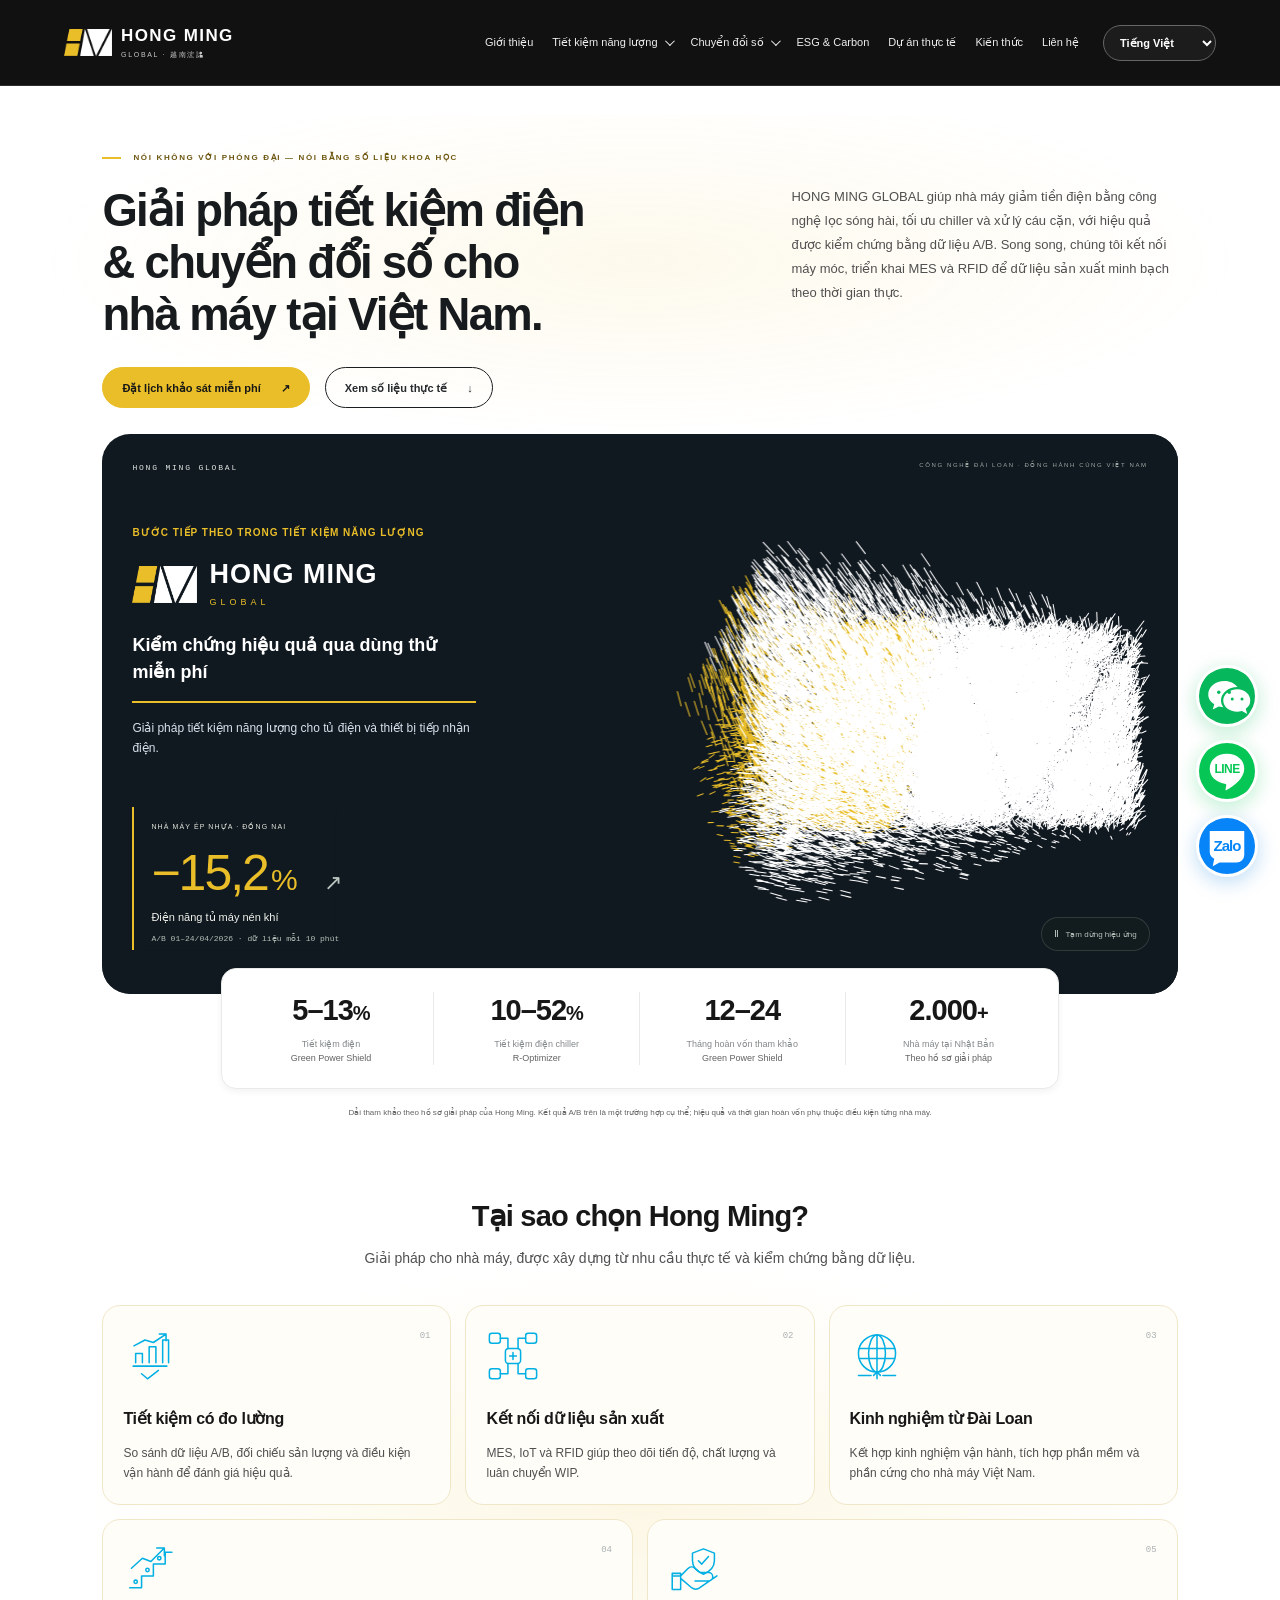
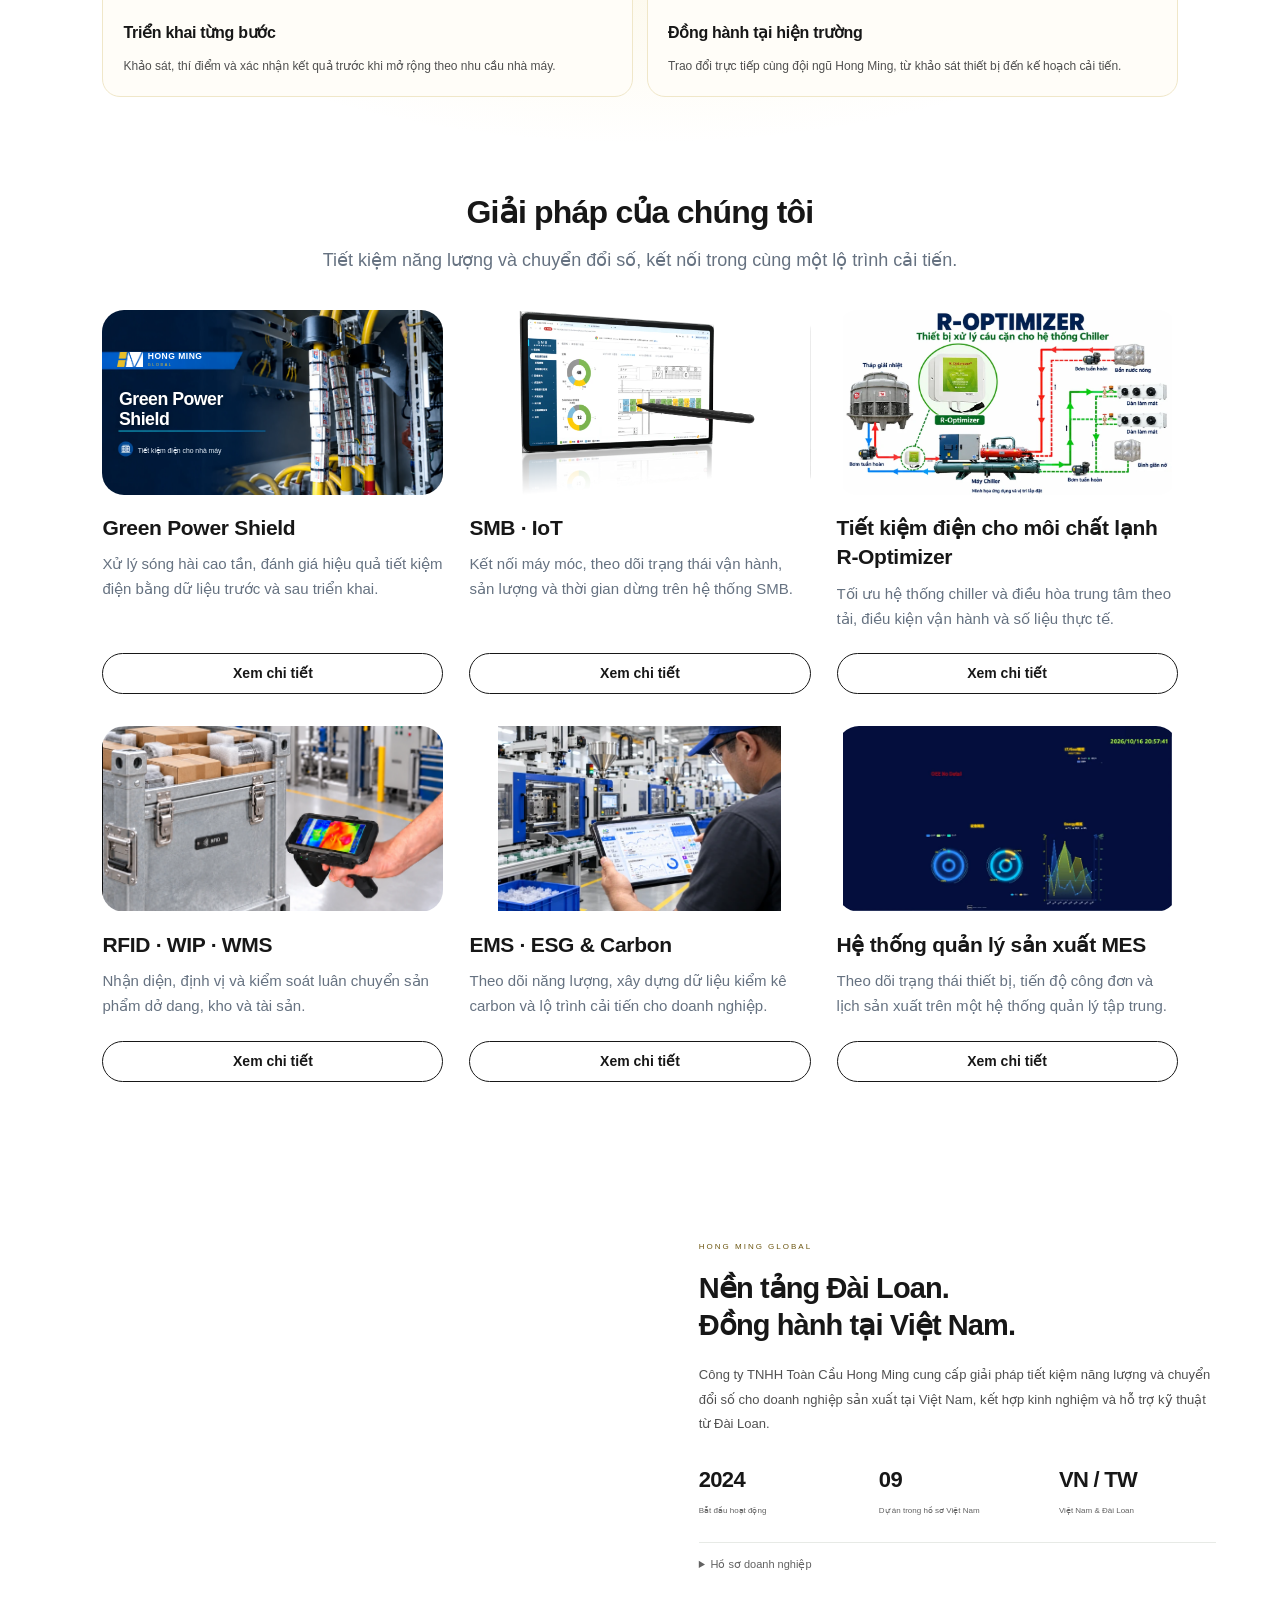
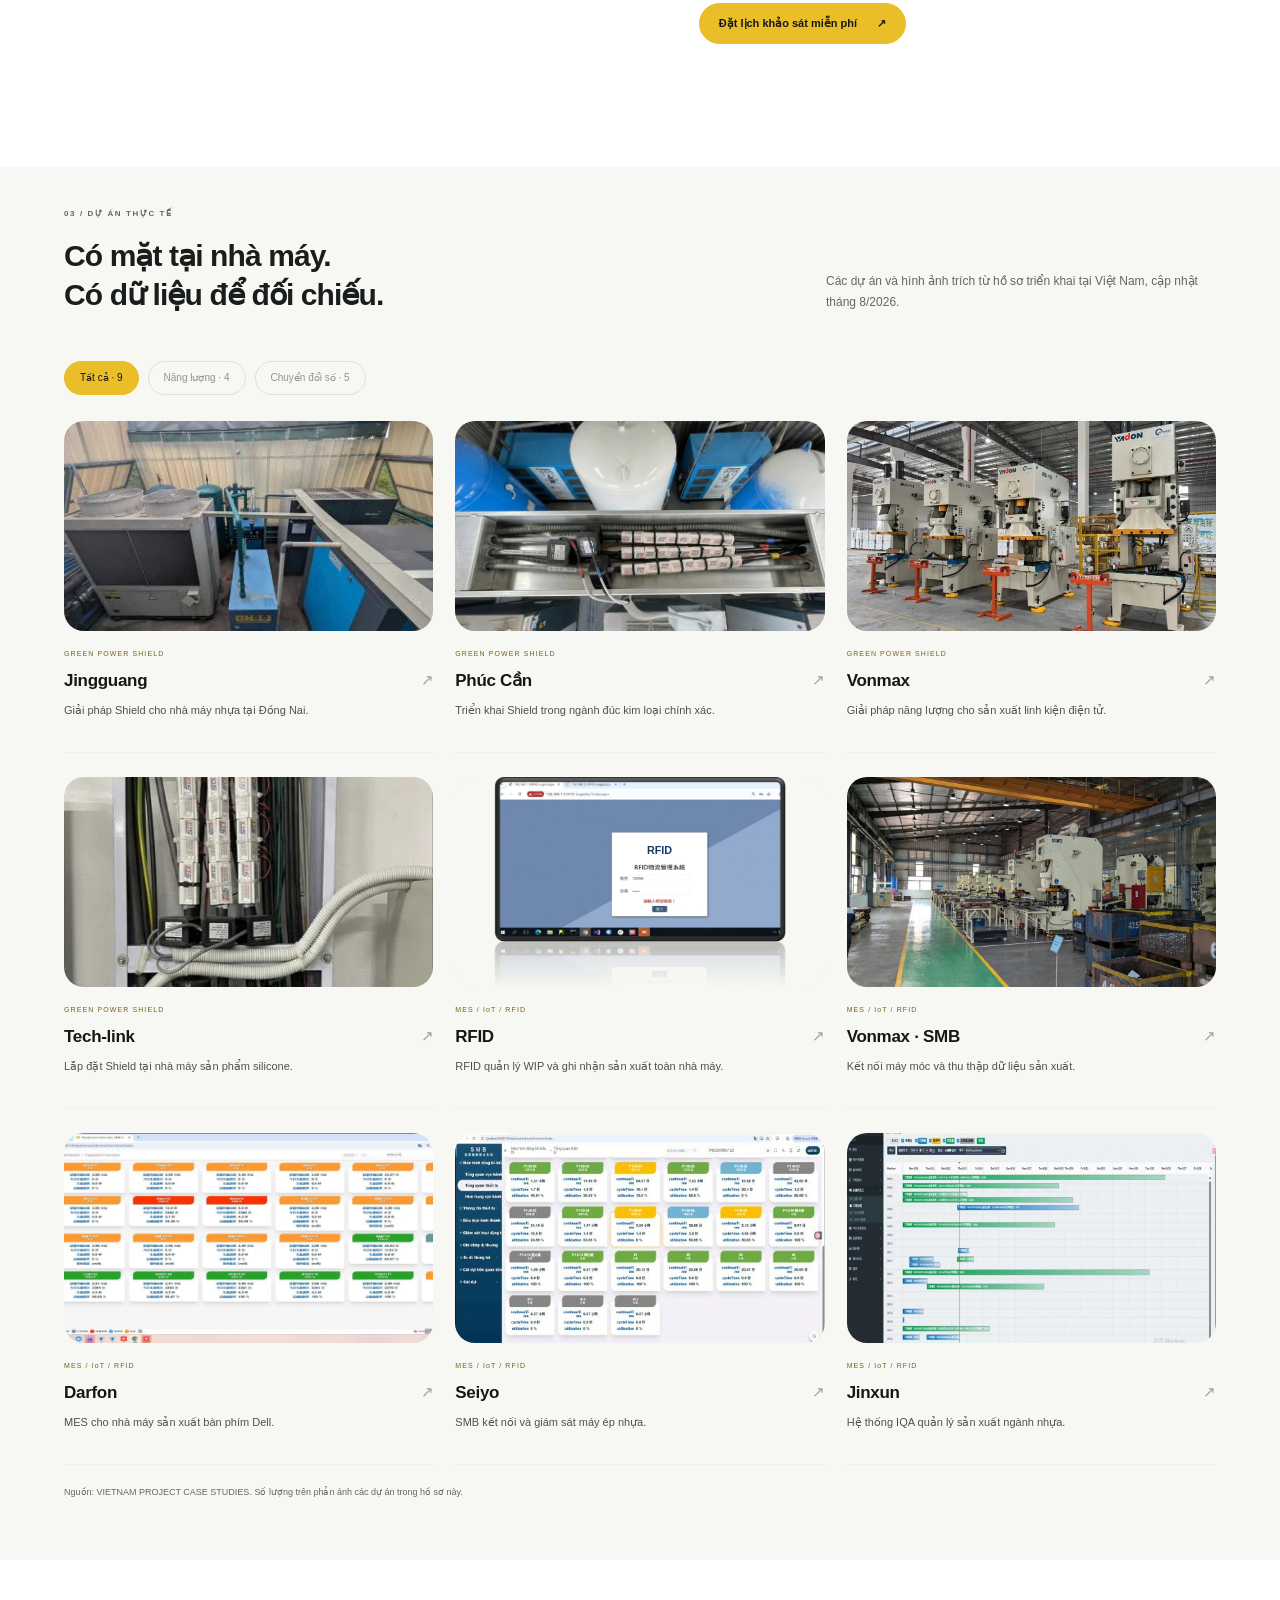
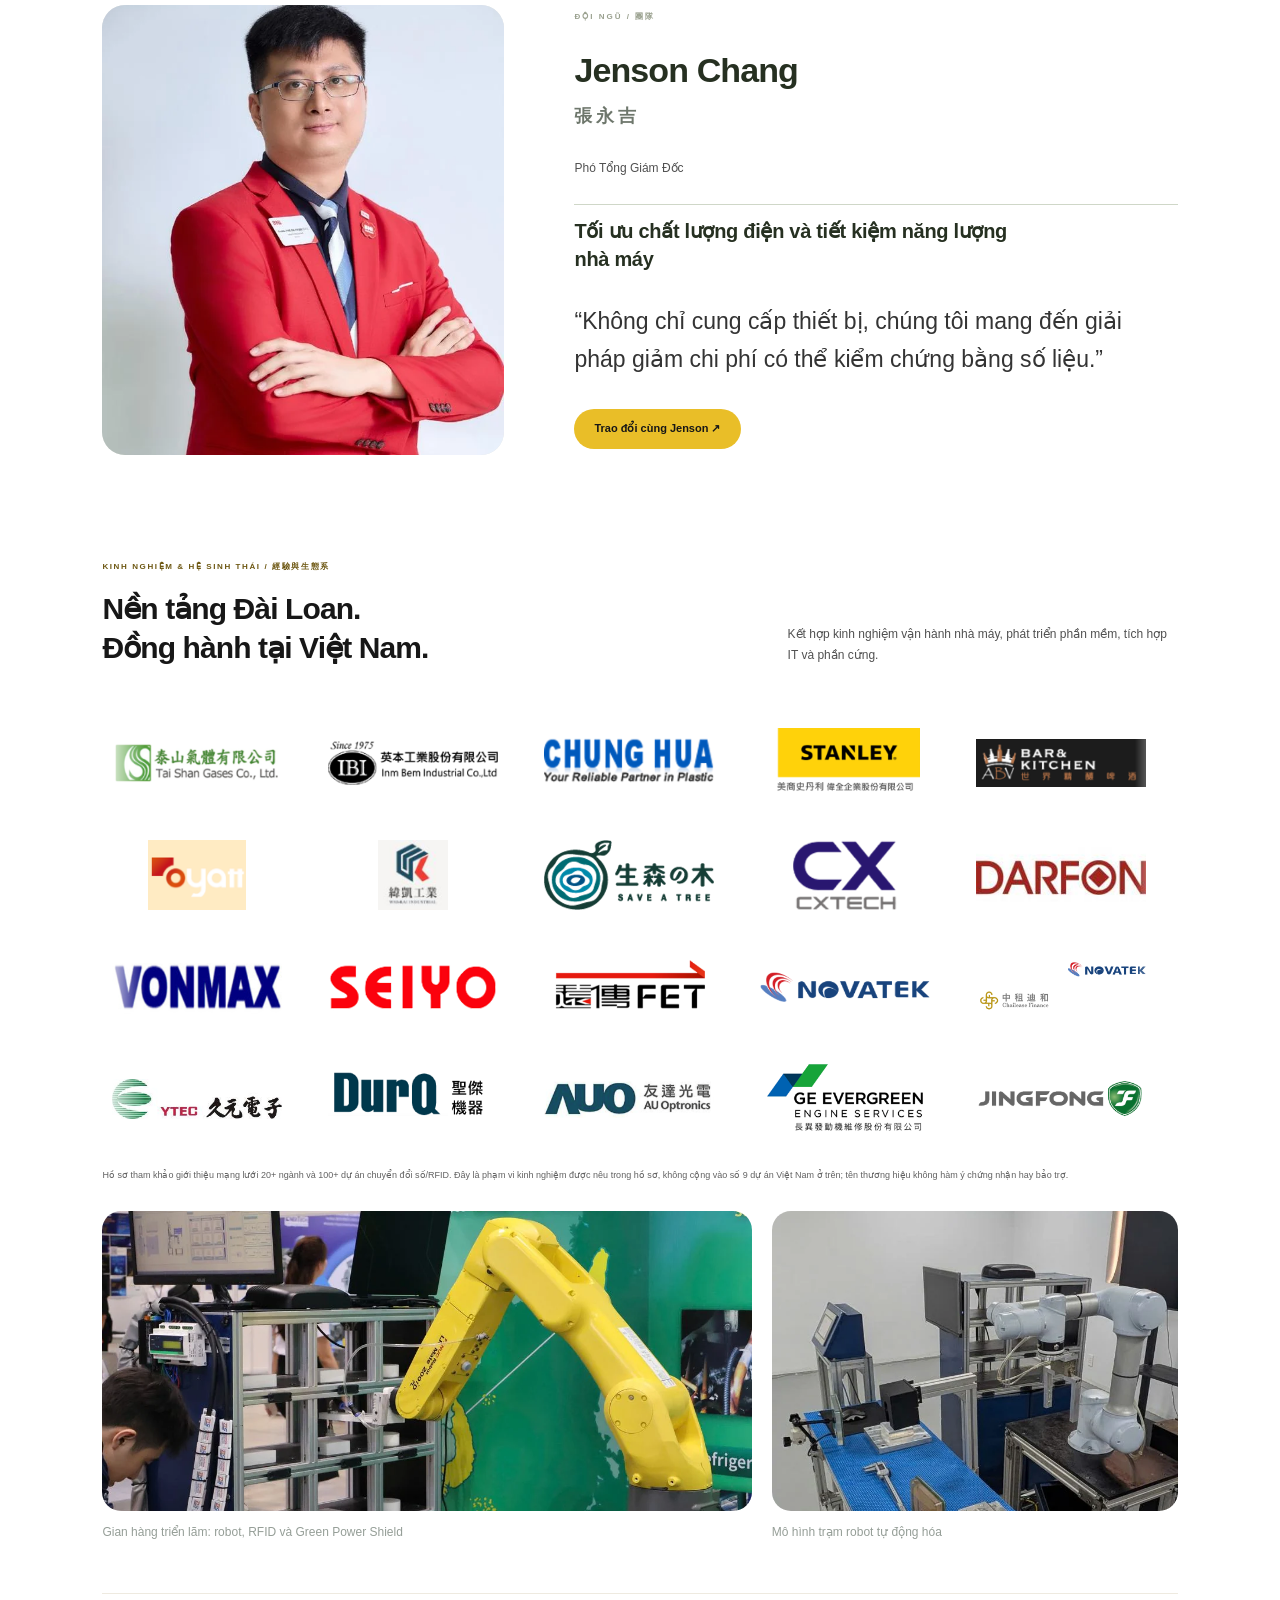
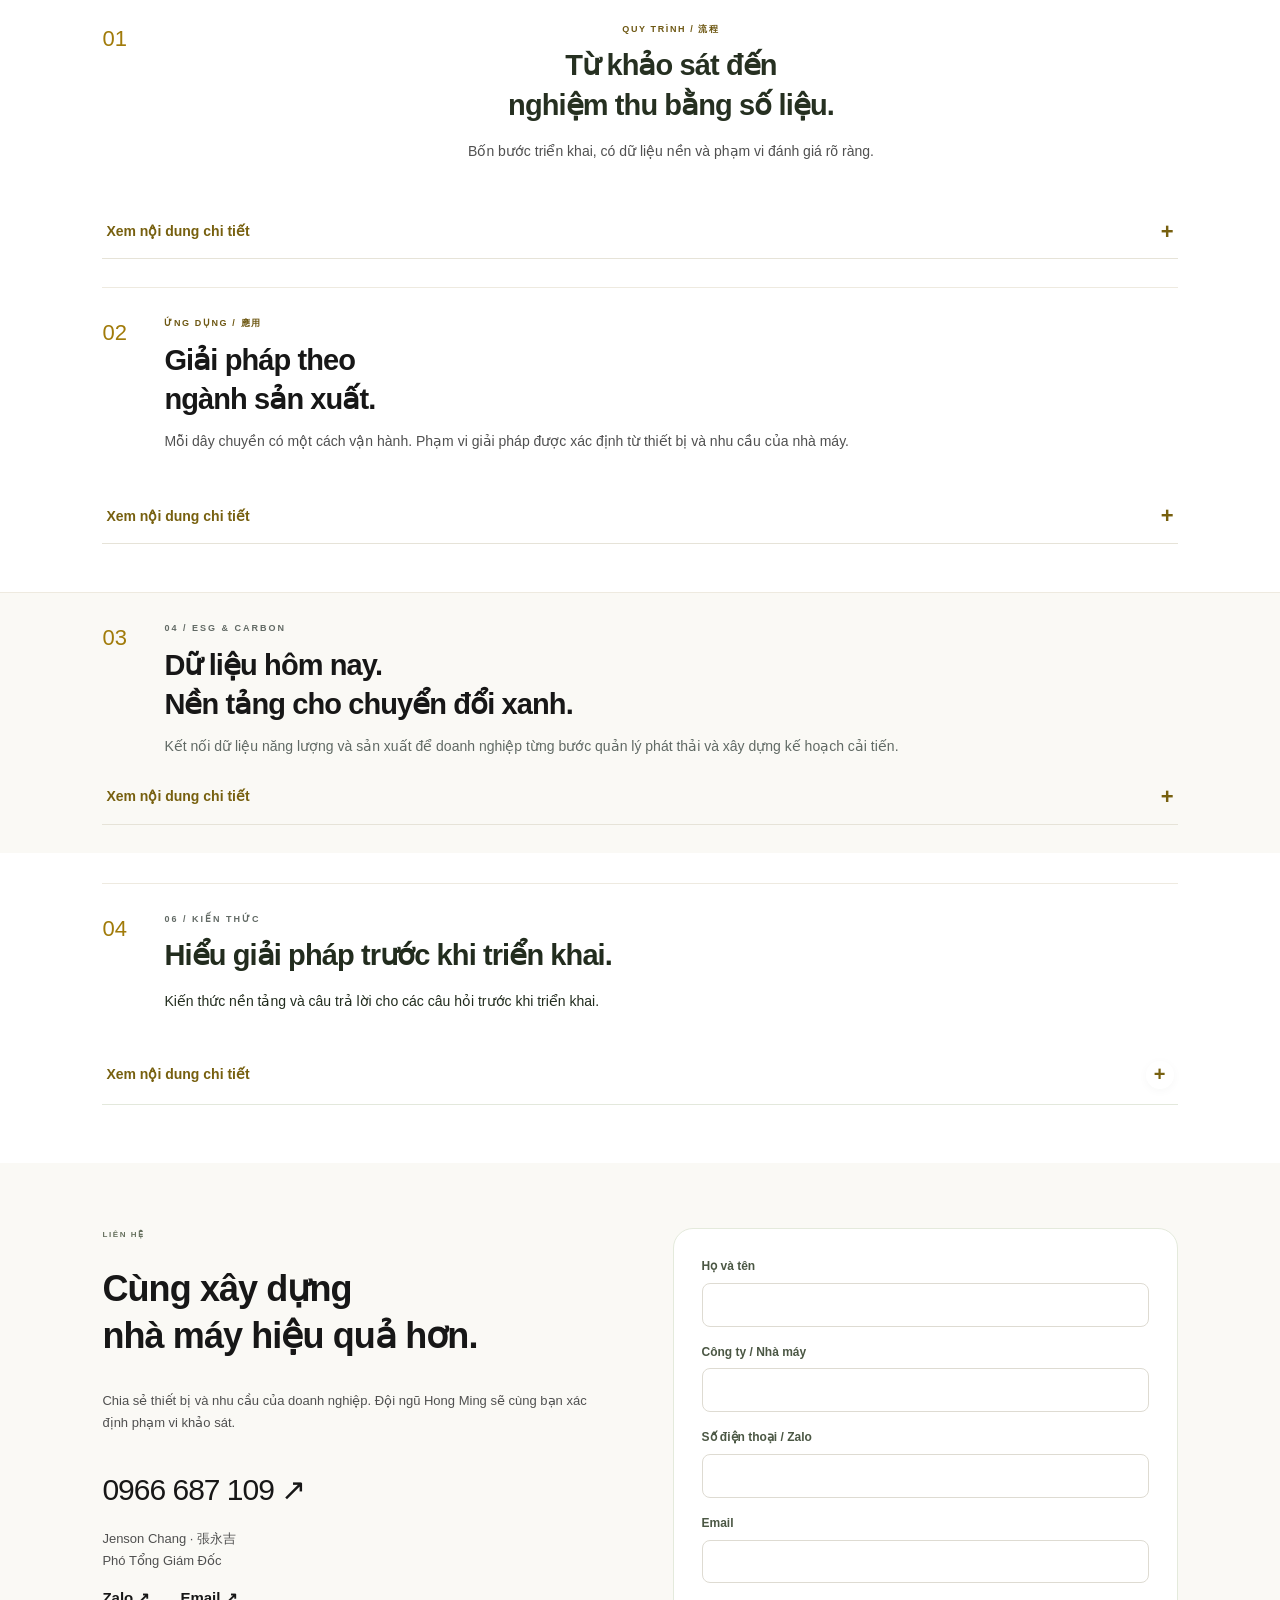
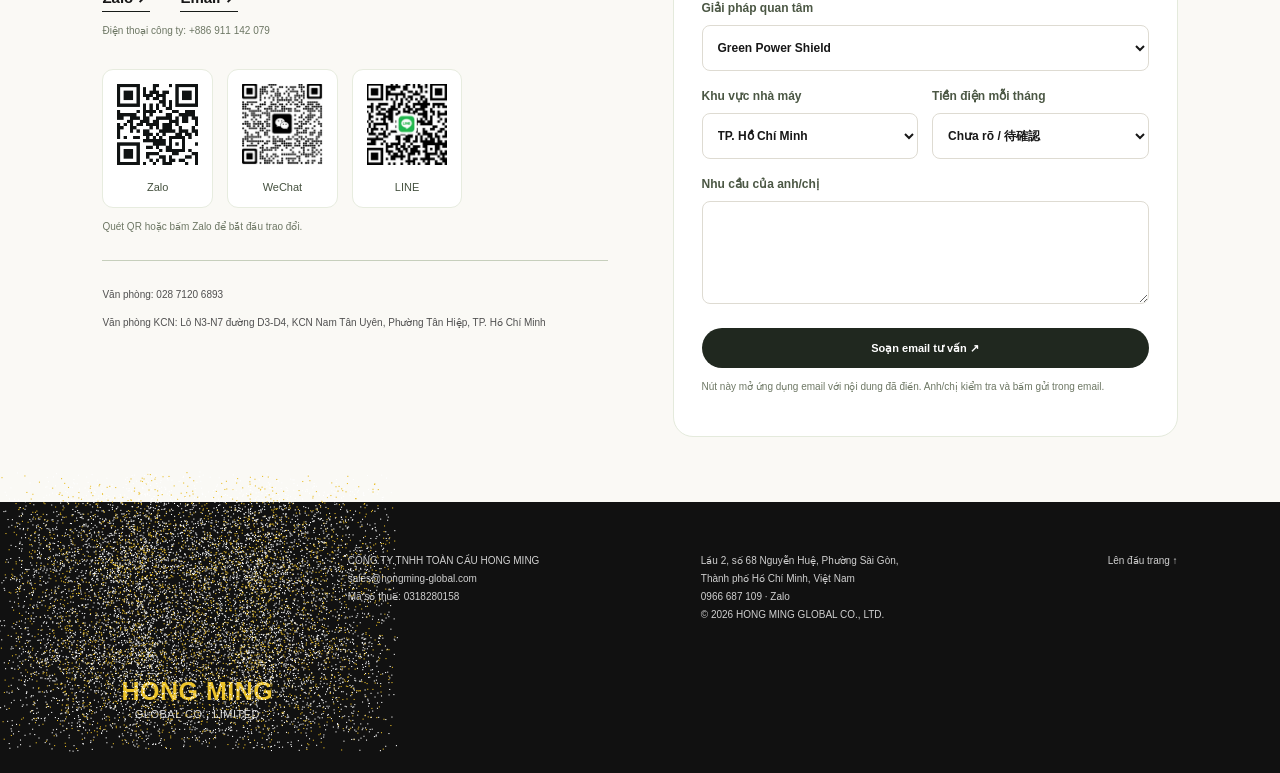
==== commit fcd484cd: "Use fine original-color hero logo particles" ====
--- a/index.html
+++ b/index.html
@@ -11,4 +11,4 @@
 
 <section class="contact" id="contact"><div class="wrap section contact-grid"><div><p class="eyebrow" data-t="contact">Liên hệ</p><h2 data-t="contacttitle">Cùng xây dựng<br>nhà máy hiệu quả hơn.</h2><p data-t="contactintro">Chia sẻ thiết bị và nhu cầu của doanh nghiệp. Đội ngũ Hong Ming sẽ cùng bạn xác định phạm vi khảo sát.</p><a class="contact-phone" href="tel:+84966687109">0966 687 109 ↗</a><p>Jenson Chang · 張永吉<br><span data-t="role">Phó Tổng Giám Đốc</span></p><div class="contact-links"><a href="https://zalo.me/0966687109" rel="noopener" target="_blank">Zalo ↗</a><a href="mailto:sales@hongming-global.com">Email ↗</a></div><p class="small"><span data-t="companyphone">Điện thoại công ty</span>: <a href="tel:+886911142079">+886 911 142 079</a></p><div class="qr-contacts"><figure class="zalo-qr"><a href="https://zalo.me/0966687109" rel="noopener" target="_blank"><span class="qr-code"><img alt="QR Zalo 0966687109" decoding="async" height="396" loading="lazy" src="assets__zalo-0966687109.png" width="396" draggable="false"></span></a><figcaption>Zalo</figcaption></figure><figure><a href="https://u.wechat.com/kDHNkAsLHVBf3X8Jp2XX3-I" rel="noopener" target="_blank"><span class="qr-code"><img alt="QR WeChat từ hồ sơ Hong Ming" decoding="async" height="340" loading="lazy" src="assets__qr-wechat.png" width="340" draggable="false"></span></a><figcaption>WeChat</figcaption></figure><figure><a href="https://line.me/ti/p/vI6jWP2Cho" rel="noopener" target="_blank"><span class="qr-code"><img alt="QR LINE từ hồ sơ Hong Ming" decoding="async" height="340" loading="lazy" src="assets__qr-line.png" width="340" draggable="false"></span></a><figcaption>LINE</figcaption></figure></div><p class="small" data-t="scanzalo">Quét QR hoặc bấm Zalo để bắt đầu trao đổi.</p><div class="office-info"><p data-t="officephone">Văn phòng: <a href="tel:+842871206893">028 7120 6893</a></p><p data-t="officeaddress">Văn phòng KCN: Lô N3-N7 đường D3-D4, KCN Nam Tân Uyên, Phường Tân Hiệp, TP. Hồ Chí Minh</p></div></div><form id="contact-form"><label><span data-t="name">Họ và tên</span><input autocomplete="name" name="name" required=""></label><label><span data-t="company">Công ty / Nhà máy</span><input autocomplete="organization" name="company" required=""></label><label><span data-t="phone">Số điện thoại / Zalo</span><input autocomplete="tel" name="phone" required="" type="tel"></label><label><span data-t="emailfield">Email</span><input autocomplete="email" name="email" type="email"></label><label><span data-t="interest">Giải pháp quan tâm</span><select name="interest"><option>Green Power Shield</option><option>R-Optimizer / Water Scale Go</option><option>EMS / ISO 50001</option><option>IoT / MES / IQA</option><option>RFID / WIP / WMS</option><option>ESG / Carbon</option></select></label><div class="form-row"><label><span data-t="region">Khu vực nhà máy</span><select name="region"><option>TP. Hồ Chí Minh</option><option>Bình Dương</option><option>Đồng Nai</option><option>Tây Ninh</option><option>Bắc Ninh</option><option value="Khác / 其他" data-t="otherregion">Khác / 其他</option></select></label><label><span data-t="bill">Tiền điện mỗi tháng</span><select name="bill"><option value="Chưa rõ / 待確認" data-t="billunknown">Chưa rõ / 待確認</option><option value="&lt; 200 triệu VND" data-t="billunder">&lt; 200 triệu VND</option><option value="200–500 triệu VND" data-t="billmid">200–500 triệu VND</option><option value="500 triệu – 1 tỷ VND" data-t="billhigh">500 triệu – 1 tỷ VND</option><option value="&gt; 1 tỷ VND" data-t="billover">&gt; 1 tỷ VND</option></select></label></div><label><span data-t="need">Nhu cầu của anh/chị</span><textarea name="need" required="" rows="4"></textarea></label><button class="button" data-t="send" type="submit">Soạn email tư vấn ↗</button><p class="small" data-t="formnote">Nút này mở ứng dụng email với nội dung đã điền. Anh/chị kiểm tra và bấm gửi trong email.</p><p aria-live="polite" id="form-status"></p></form></div></section>
 </main><footer class="fine-footer"><div class="footer-logo-motion" role="img" aria-label="Hong Ming Global"><div class="footer-mark-stage"><img src="assets__hm-mark-original.png" alt="" width="944" height="533" decoding="async" draggable="false"><canvas aria-hidden="true"></canvas></div><span>HONG MING<small>GLOBAL CO., LIMITED</small></span></div><div>CÔNG TY TNHH TOÀN CẦU HONG MING<br><a href="mailto:sales@hongming-global.com">sales@hongming-global.com</a><br><span data-t="tax">Mã số thuế</span>: 0318280158</div><div>Lầu 2, số 68 Nguyễn Huệ, Phường Sài Gòn,<br>Thành phố Hồ Chí Minh, Việt Nam<br><a href="tel:+84966687109">0966 687 109</a> · <a href="https://zalo.me/0966687109">Zalo</a><br>© 2026 HONG MING GLOBAL CO., LTD.</div><a data-t="top" href="#home">Lên đầu trang ↑</a></footer><div class="floating-socials" role="group" aria-label="Zalo · WeChat · LINE"><a class="floating-zalo social-wechat" href="https://u.wechat.com/kDHNkAsLHVBf3X8Jp2XX3-I" target="_blank" rel="noopener" aria-label="WeChat" title="WeChat"><img src="assets__wechat-green.svg" alt="WeChat" width="48" height="48" draggable="false" decoding="async"></a><a class="floating-zalo social-line" href="https://line.me/ti/p/vI6jWP2Cho" target="_blank" rel="noopener" aria-label="LINE" title="LINE"><img src="assets__line-green.svg" alt="LINE" width="48" height="48" draggable="false" decoding="async"></a><a aria-label="Nhắn Zalo Hong Ming" class="floating-zalo" href="https://zalo.me/0966687109" rel="noopener" target="_blank"><img src="assets__zalo-blue.svg" alt="Zalo" width="48" height="48" draggable="false" decoding="async"></a></div><dialog id="project-dialog"><button aria-label="Đóng" id="close-dialog">×</button><div id="dialog-content"></div></dialog><script src="content-v2.js?v=86" defer></script><script src="content-en.js?v=86" defer></script><script src="app.js?v=87" defer></script><script src="home.js?v=86" defer></script>
-<a id="back-top" class="back-top" href="#home" aria-label="Back to top">↑</a><script src="logo-original.js?v=86" defer></script><script src="mes-slideshow.js?v=86" defer></script><script src="services-grid.js?v=86" defer></script><script src="site-navigation.js?v=86" defer></script><script src="company-logos.js?v=86" defer></script><script src="home-reveal.js?v=86" defer></script><script src="about-gallery.js?v=86" defer></script><script src="image-interactions.js?v=86" defer></script><script src="responsive-ui-v85.js?v=86" defer></script><script src="footer-logo-v91.js" defer></script></body></html>+<a id="back-top" class="back-top" href="#home" aria-label="Back to top">↑</a><script src="logo-original-v93.js" defer></script><script src="mes-slideshow.js?v=86" defer></script><script src="services-grid.js?v=86" defer></script><script src="site-navigation.js?v=86" defer></script><script src="company-logos.js?v=86" defer></script><script src="home-reveal.js?v=86" defer></script><script src="about-gallery.js?v=86" defer></script><script src="image-interactions.js?v=86" defer></script><script src="responsive-ui-v85.js?v=86" defer></script><script src="footer-logo-v91.js" defer></script></body></html>
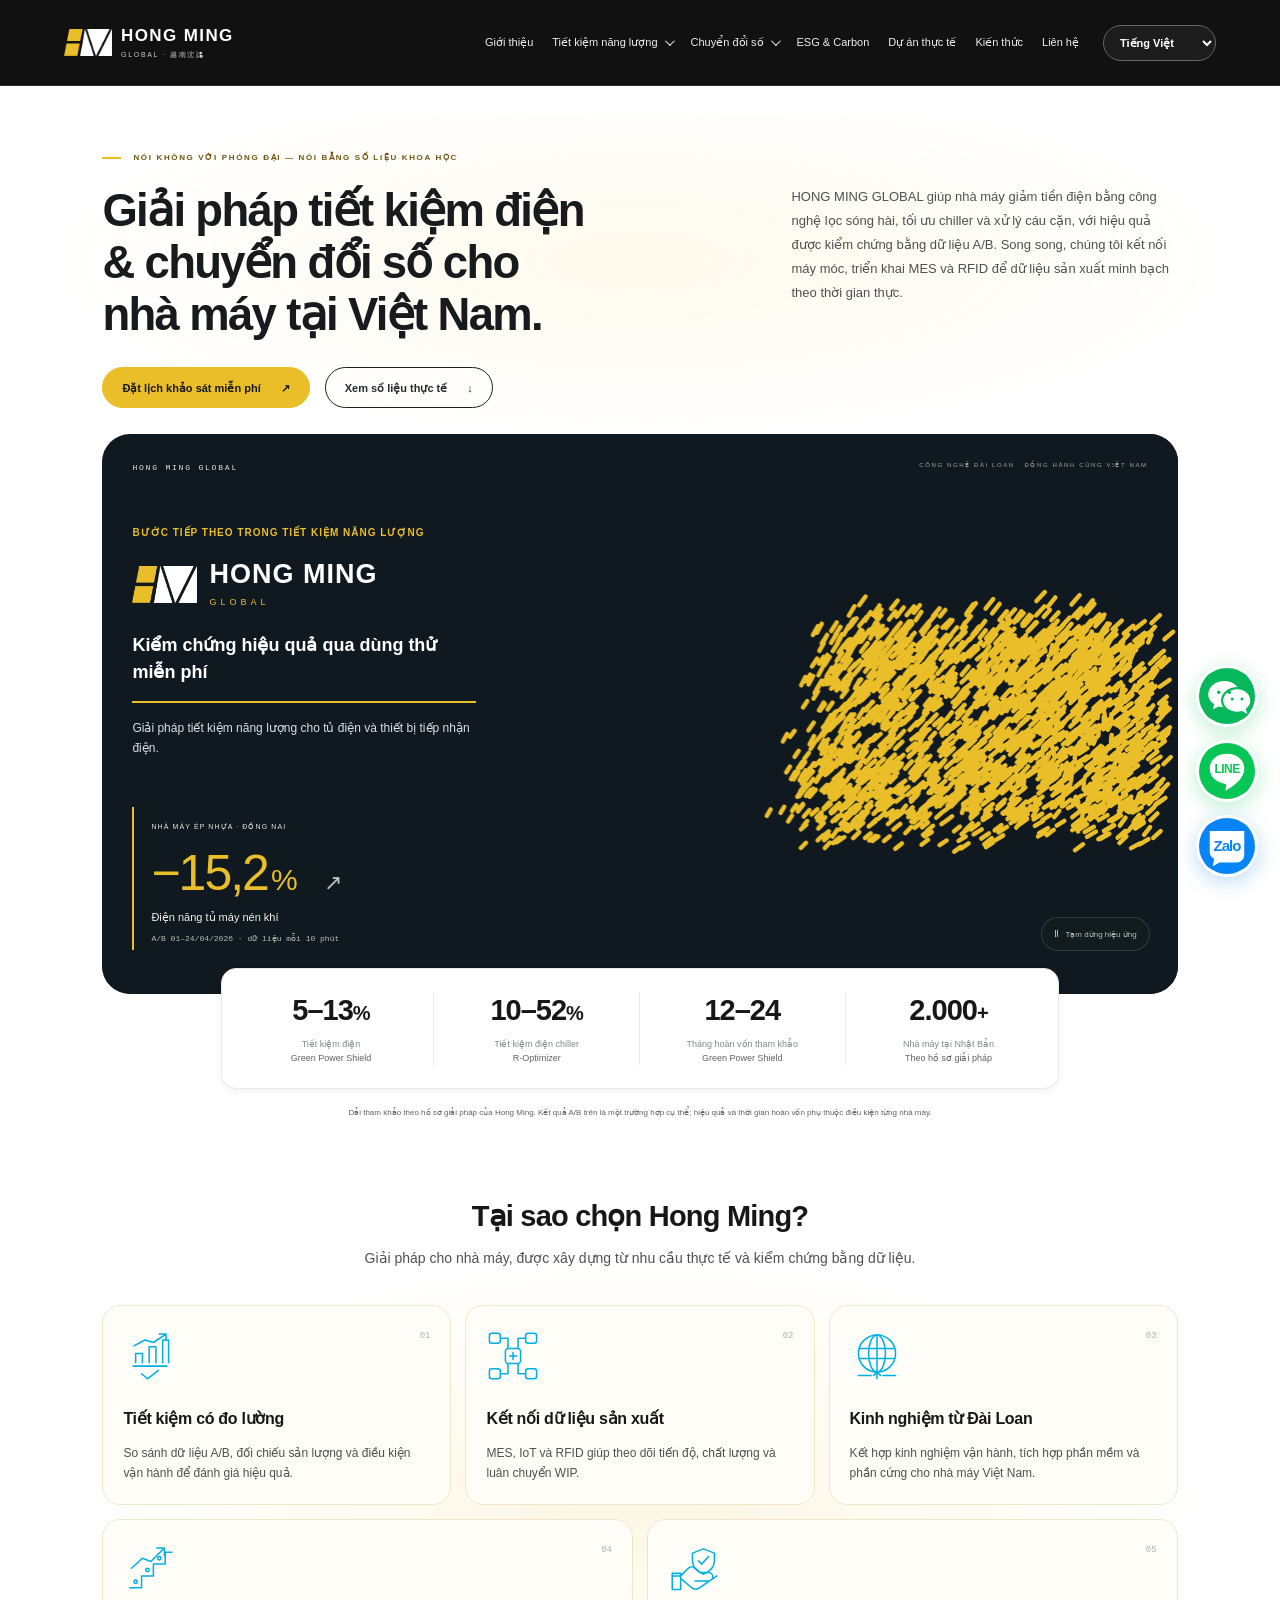
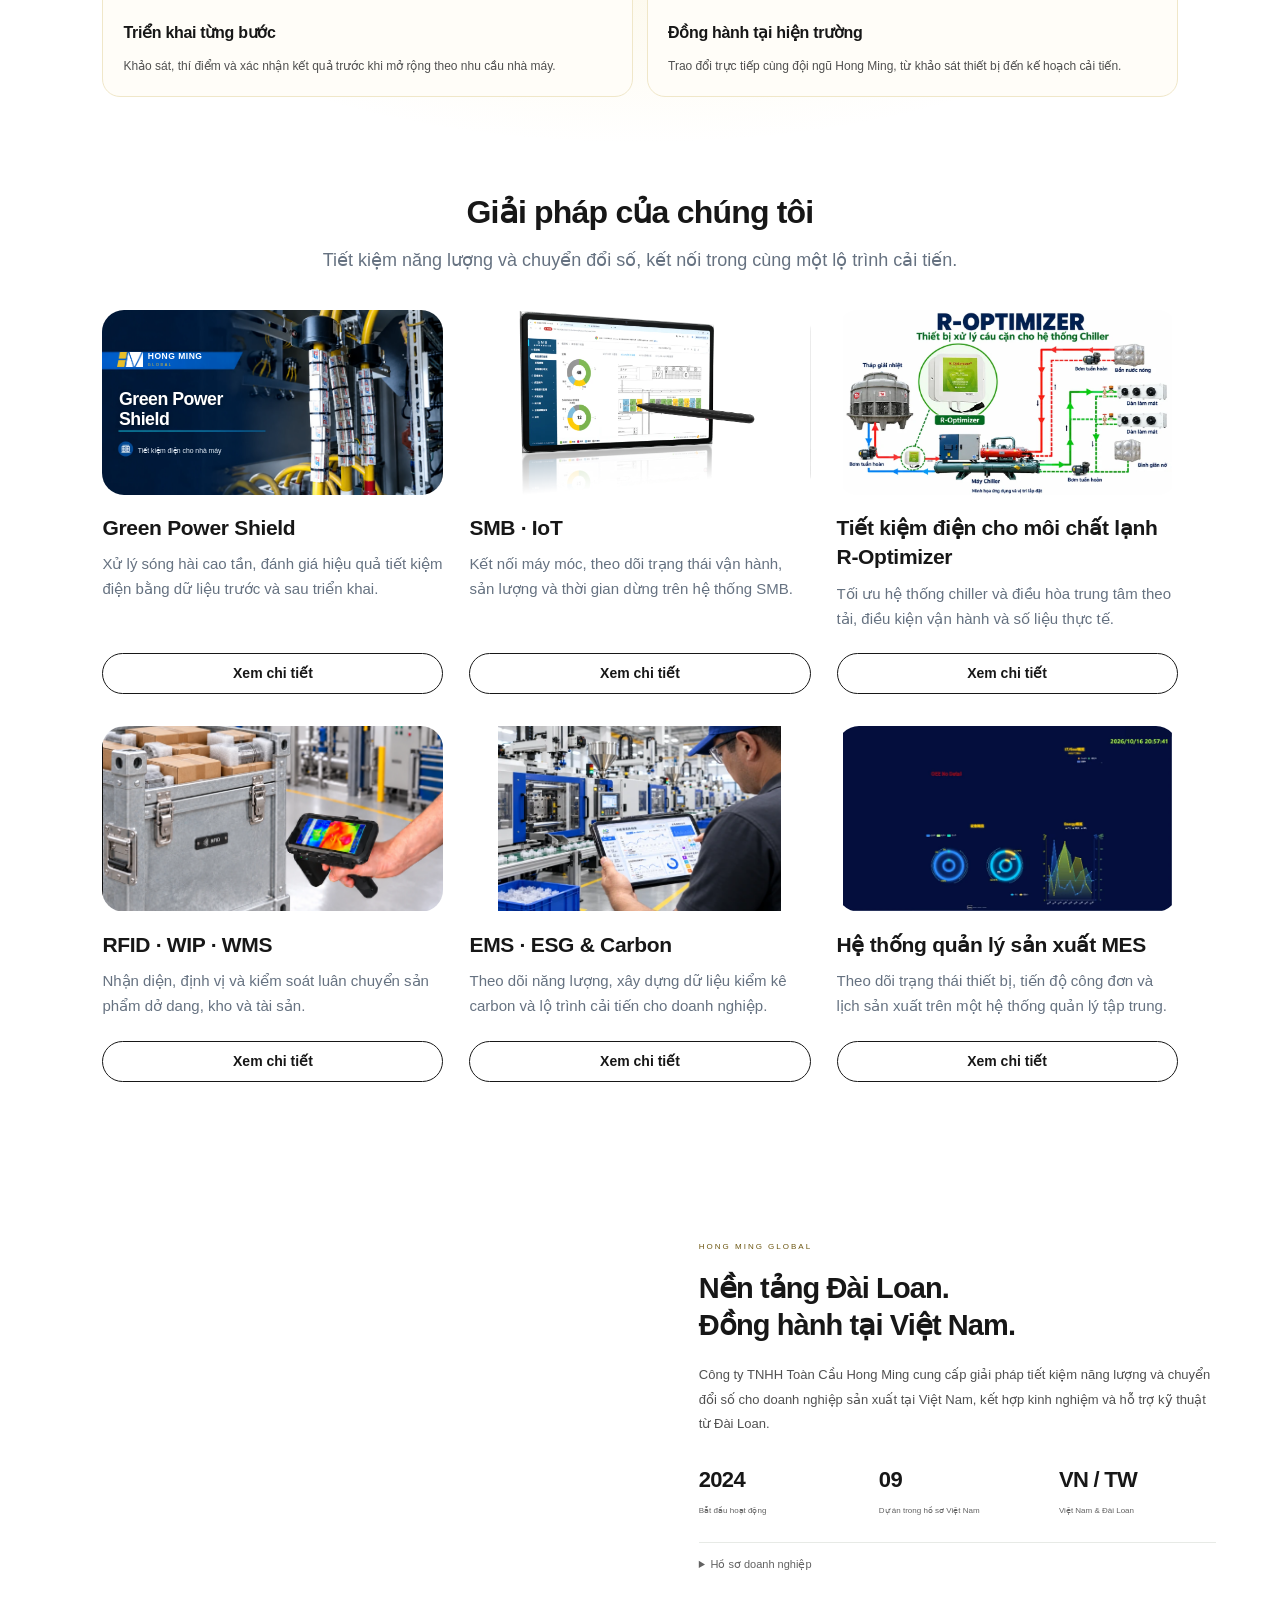
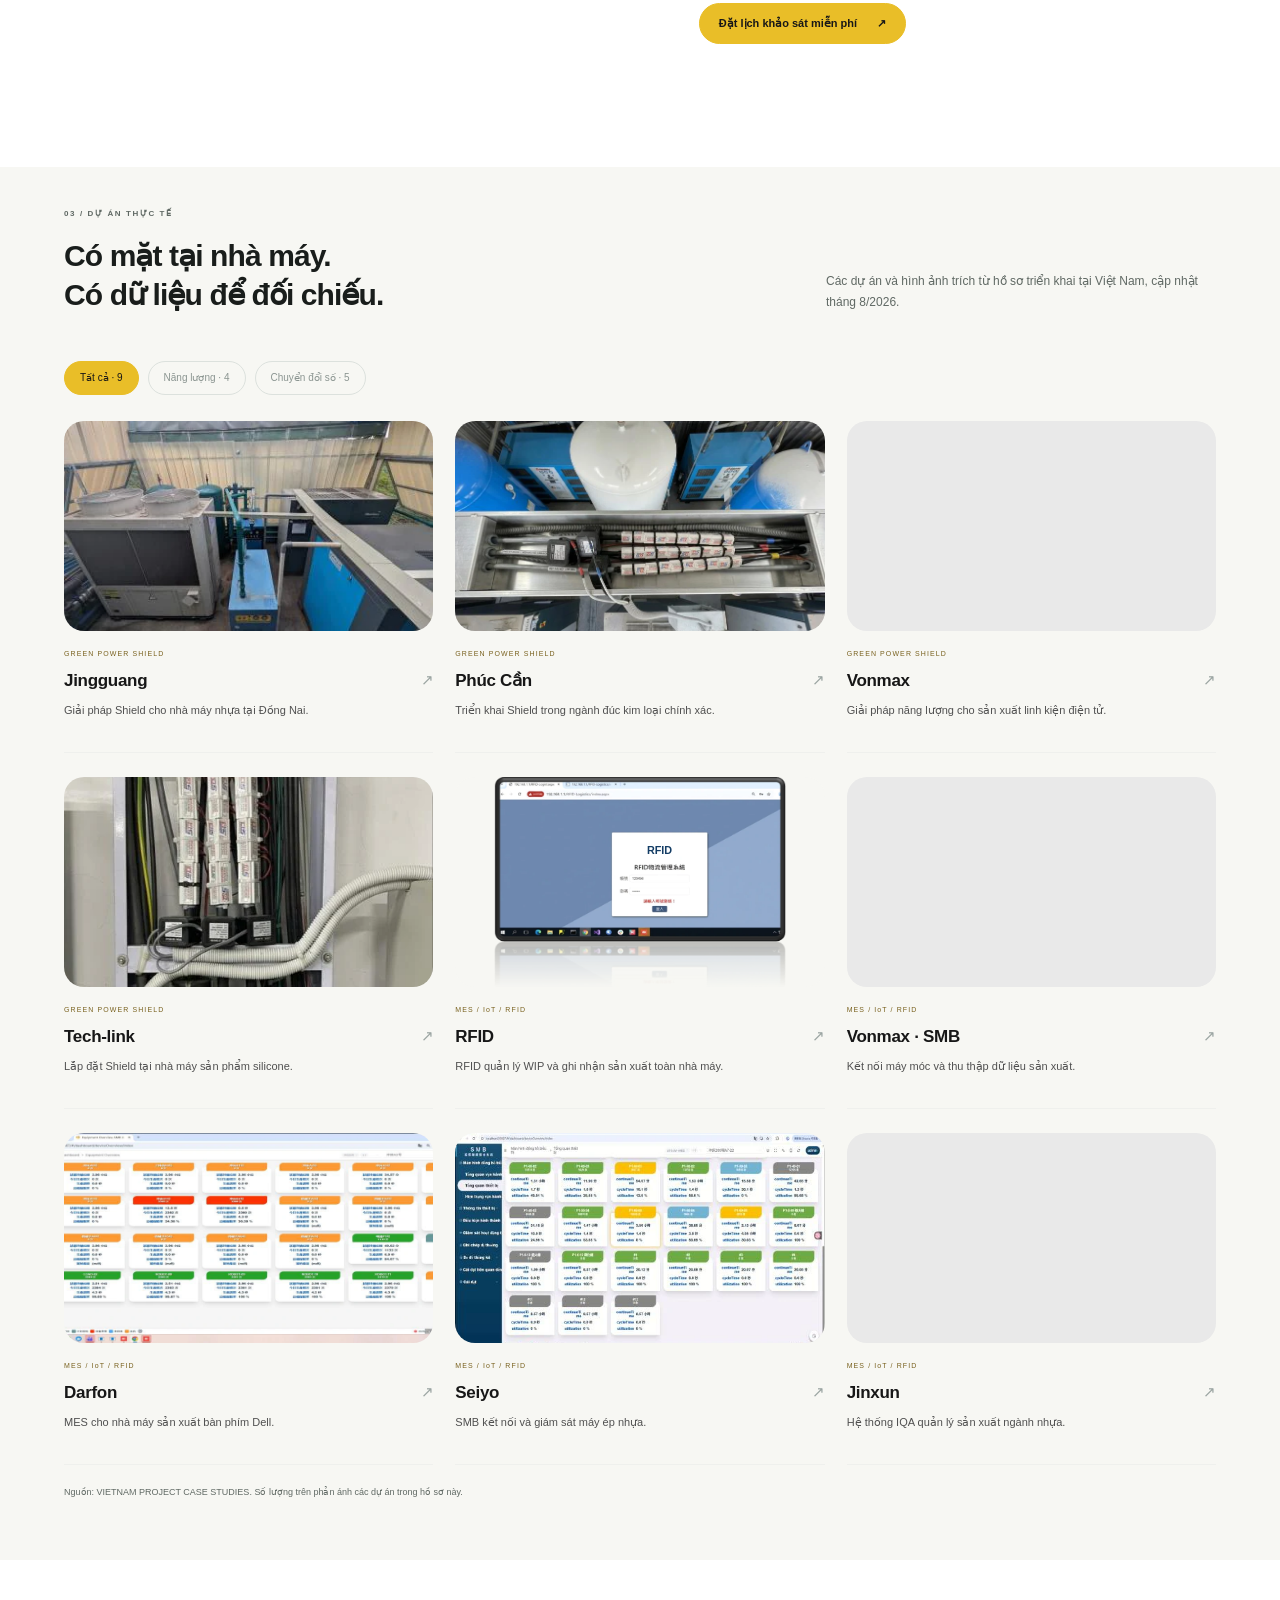
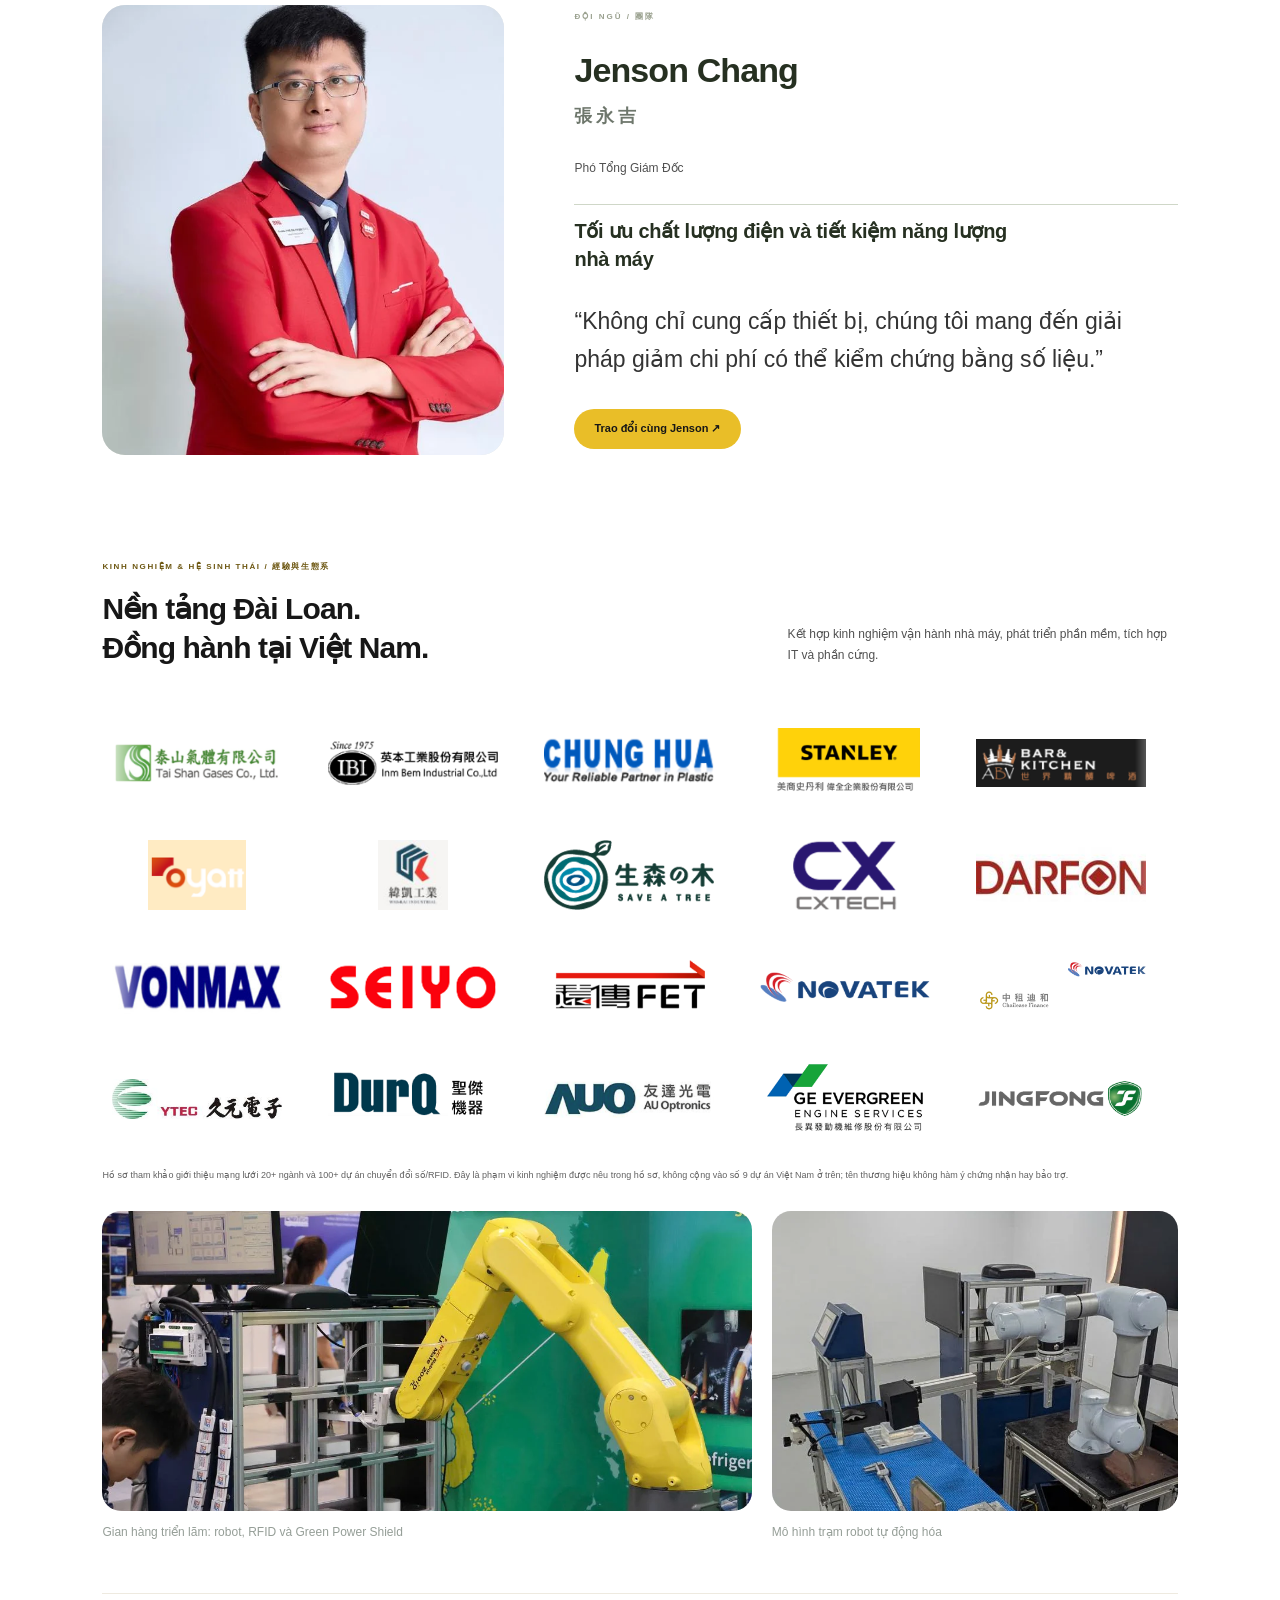
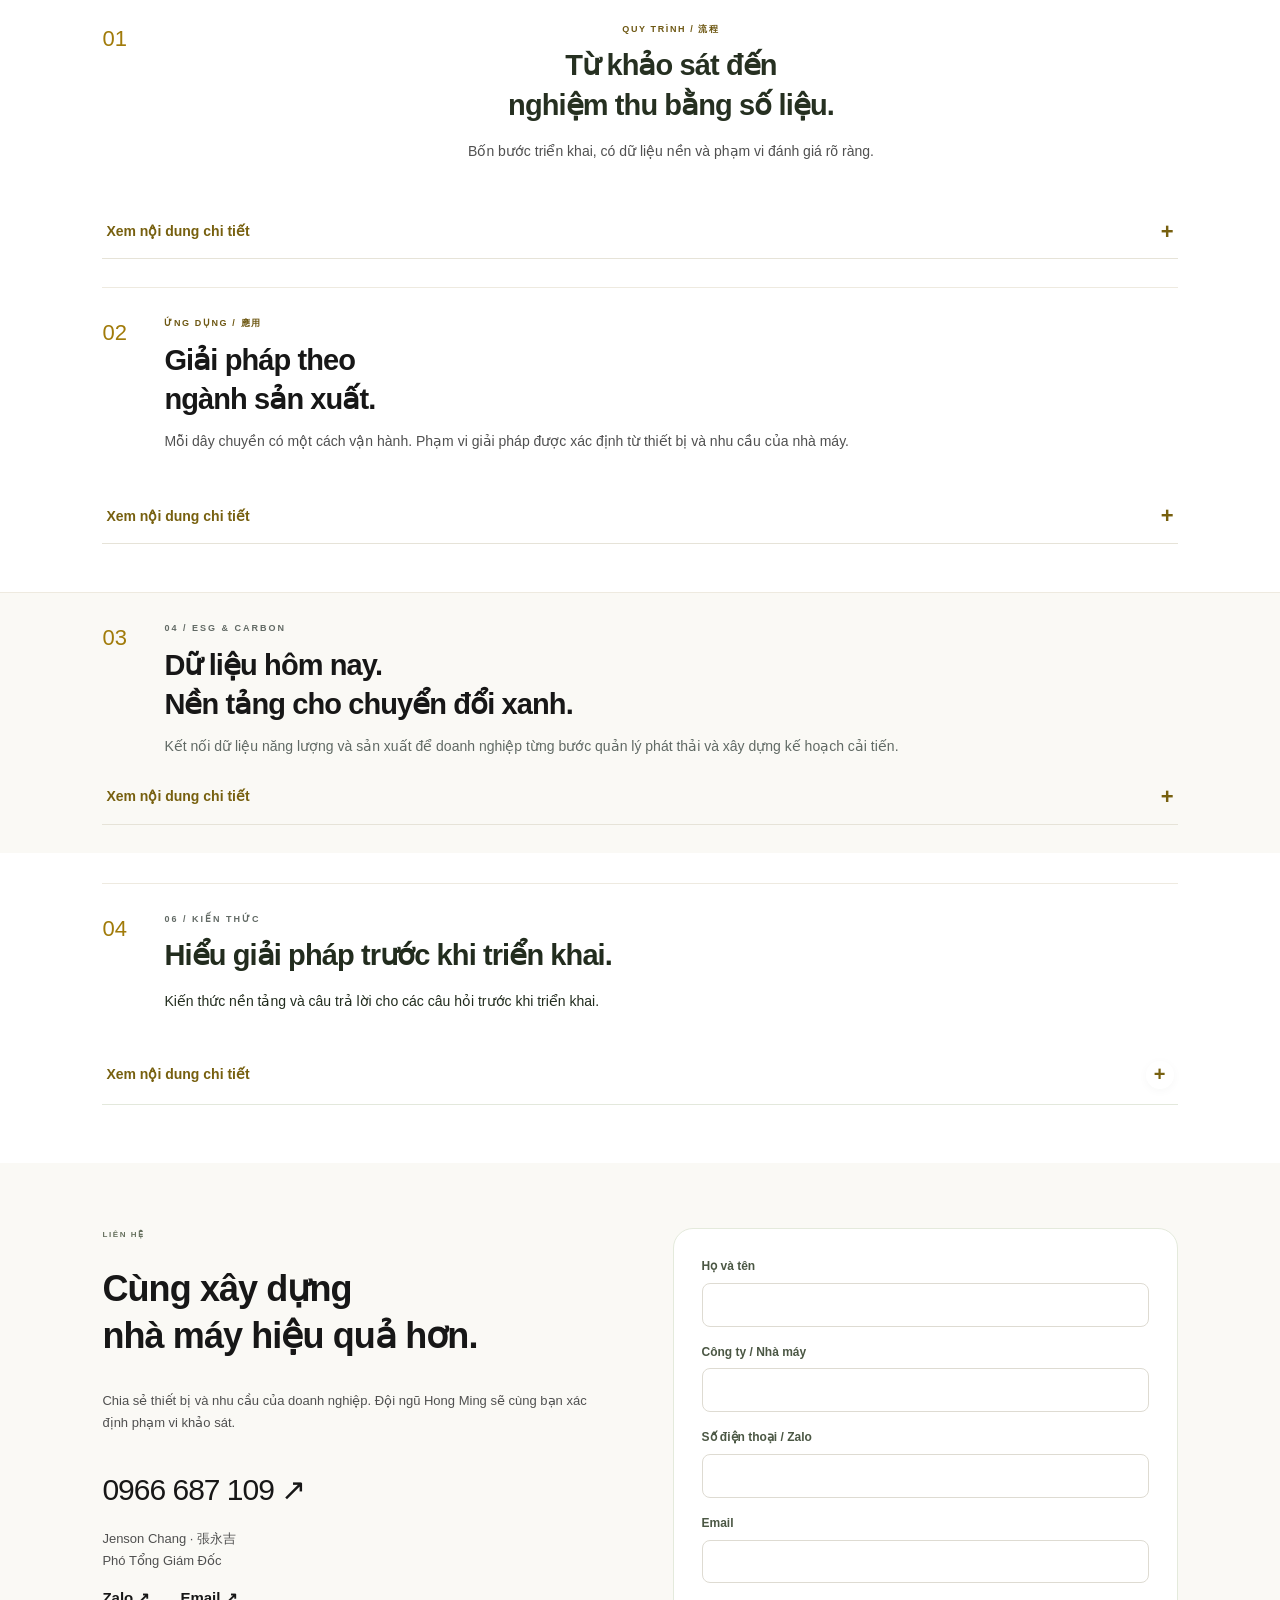
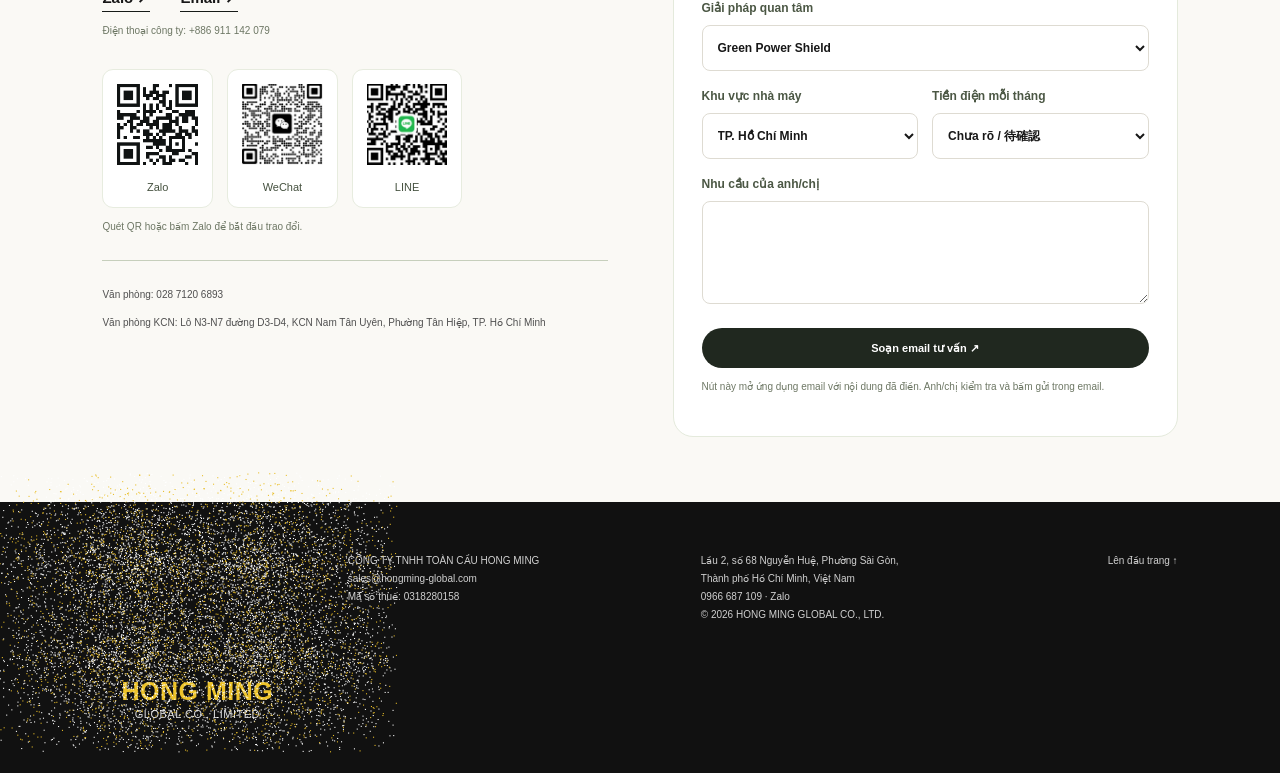
==== commit 282ef867: "Restore previous hero logo animation" ====
--- a/index.html
+++ b/index.html
@@ -11,4 +11,4 @@
 
 <section class="contact" id="contact"><div class="wrap section contact-grid"><div><p class="eyebrow" data-t="contact">Liên hệ</p><h2 data-t="contacttitle">Cùng xây dựng<br>nhà máy hiệu quả hơn.</h2><p data-t="contactintro">Chia sẻ thiết bị và nhu cầu của doanh nghiệp. Đội ngũ Hong Ming sẽ cùng bạn xác định phạm vi khảo sát.</p><a class="contact-phone" href="tel:+84966687109">0966 687 109 ↗</a><p>Jenson Chang · 張永吉<br><span data-t="role">Phó Tổng Giám Đốc</span></p><div class="contact-links"><a href="https://zalo.me/0966687109" rel="noopener" target="_blank">Zalo ↗</a><a href="mailto:sales@hongming-global.com">Email ↗</a></div><p class="small"><span data-t="companyphone">Điện thoại công ty</span>: <a href="tel:+886911142079">+886 911 142 079</a></p><div class="qr-contacts"><figure class="zalo-qr"><a href="https://zalo.me/0966687109" rel="noopener" target="_blank"><span class="qr-code"><img alt="QR Zalo 0966687109" decoding="async" height="396" loading="lazy" src="assets__zalo-0966687109.png" width="396" draggable="false"></span></a><figcaption>Zalo</figcaption></figure><figure><a href="https://u.wechat.com/kDHNkAsLHVBf3X8Jp2XX3-I" rel="noopener" target="_blank"><span class="qr-code"><img alt="QR WeChat từ hồ sơ Hong Ming" decoding="async" height="340" loading="lazy" src="assets__qr-wechat.png" width="340" draggable="false"></span></a><figcaption>WeChat</figcaption></figure><figure><a href="https://line.me/ti/p/vI6jWP2Cho" rel="noopener" target="_blank"><span class="qr-code"><img alt="QR LINE từ hồ sơ Hong Ming" decoding="async" height="340" loading="lazy" src="assets__qr-line.png" width="340" draggable="false"></span></a><figcaption>LINE</figcaption></figure></div><p class="small" data-t="scanzalo">Quét QR hoặc bấm Zalo để bắt đầu trao đổi.</p><div class="office-info"><p data-t="officephone">Văn phòng: <a href="tel:+842871206893">028 7120 6893</a></p><p data-t="officeaddress">Văn phòng KCN: Lô N3-N7 đường D3-D4, KCN Nam Tân Uyên, Phường Tân Hiệp, TP. Hồ Chí Minh</p></div></div><form id="contact-form"><label><span data-t="name">Họ và tên</span><input autocomplete="name" name="name" required=""></label><label><span data-t="company">Công ty / Nhà máy</span><input autocomplete="organization" name="company" required=""></label><label><span data-t="phone">Số điện thoại / Zalo</span><input autocomplete="tel" name="phone" required="" type="tel"></label><label><span data-t="emailfield">Email</span><input autocomplete="email" name="email" type="email"></label><label><span data-t="interest">Giải pháp quan tâm</span><select name="interest"><option>Green Power Shield</option><option>R-Optimizer / Water Scale Go</option><option>EMS / ISO 50001</option><option>IoT / MES / IQA</option><option>RFID / WIP / WMS</option><option>ESG / Carbon</option></select></label><div class="form-row"><label><span data-t="region">Khu vực nhà máy</span><select name="region"><option>TP. Hồ Chí Minh</option><option>Bình Dương</option><option>Đồng Nai</option><option>Tây Ninh</option><option>Bắc Ninh</option><option value="Khác / 其他" data-t="otherregion">Khác / 其他</option></select></label><label><span data-t="bill">Tiền điện mỗi tháng</span><select name="bill"><option value="Chưa rõ / 待確認" data-t="billunknown">Chưa rõ / 待確認</option><option value="&lt; 200 triệu VND" data-t="billunder">&lt; 200 triệu VND</option><option value="200–500 triệu VND" data-t="billmid">200–500 triệu VND</option><option value="500 triệu – 1 tỷ VND" data-t="billhigh">500 triệu – 1 tỷ VND</option><option value="&gt; 1 tỷ VND" data-t="billover">&gt; 1 tỷ VND</option></select></label></div><label><span data-t="need">Nhu cầu của anh/chị</span><textarea name="need" required="" rows="4"></textarea></label><button class="button" data-t="send" type="submit">Soạn email tư vấn ↗</button><p class="small" data-t="formnote">Nút này mở ứng dụng email với nội dung đã điền. Anh/chị kiểm tra và bấm gửi trong email.</p><p aria-live="polite" id="form-status"></p></form></div></section>
 </main><footer class="fine-footer"><div class="footer-logo-motion" role="img" aria-label="Hong Ming Global"><div class="footer-mark-stage"><img src="assets__hm-mark-original.png" alt="" width="944" height="533" decoding="async" draggable="false"><canvas aria-hidden="true"></canvas></div><span>HONG MING<small>GLOBAL CO., LIMITED</small></span></div><div>CÔNG TY TNHH TOÀN CẦU HONG MING<br><a href="mailto:sales@hongming-global.com">sales@hongming-global.com</a><br><span data-t="tax">Mã số thuế</span>: 0318280158</div><div>Lầu 2, số 68 Nguyễn Huệ, Phường Sài Gòn,<br>Thành phố Hồ Chí Minh, Việt Nam<br><a href="tel:+84966687109">0966 687 109</a> · <a href="https://zalo.me/0966687109">Zalo</a><br>© 2026 HONG MING GLOBAL CO., LTD.</div><a data-t="top" href="#home">Lên đầu trang ↑</a></footer><div class="floating-socials" role="group" aria-label="Zalo · WeChat · LINE"><a class="floating-zalo social-wechat" href="https://u.wechat.com/kDHNkAsLHVBf3X8Jp2XX3-I" target="_blank" rel="noopener" aria-label="WeChat" title="WeChat"><img src="assets__wechat-green.svg" alt="WeChat" width="48" height="48" draggable="false" decoding="async"></a><a class="floating-zalo social-line" href="https://line.me/ti/p/vI6jWP2Cho" target="_blank" rel="noopener" aria-label="LINE" title="LINE"><img src="assets__line-green.svg" alt="LINE" width="48" height="48" draggable="false" decoding="async"></a><a aria-label="Nhắn Zalo Hong Ming" class="floating-zalo" href="https://zalo.me/0966687109" rel="noopener" target="_blank"><img src="assets__zalo-blue.svg" alt="Zalo" width="48" height="48" draggable="false" decoding="async"></a></div><dialog id="project-dialog"><button aria-label="Đóng" id="close-dialog">×</button><div id="dialog-content"></div></dialog><script src="content-v2.js?v=86" defer></script><script src="content-en.js?v=86" defer></script><script src="app.js?v=87" defer></script><script src="home.js?v=86" defer></script>
-<a id="back-top" class="back-top" href="#home" aria-label="Back to top">↑</a><script src="logo-original-v93.js" defer></script><script src="mes-slideshow.js?v=86" defer></script><script src="services-grid.js?v=86" defer></script><script src="site-navigation.js?v=86" defer></script><script src="company-logos.js?v=86" defer></script><script src="home-reveal.js?v=86" defer></script><script src="about-gallery.js?v=86" defer></script><script src="image-interactions.js?v=86" defer></script><script src="responsive-ui-v85.js?v=86" defer></script><script src="footer-logo-v91.js" defer></script></body></html>+<a id="back-top" class="back-top" href="#home" aria-label="Back to top">↑</a><script src="logo-original.js?v=86" defer></script><script src="mes-slideshow.js?v=86" defer></script><script src="services-grid.js?v=86" defer></script><script src="site-navigation.js?v=86" defer></script><script src="company-logos.js?v=86" defer></script><script src="home-reveal.js?v=86" defer></script><script src="about-gallery.js?v=86" defer></script><script src="image-interactions.js?v=86" defer></script><script src="responsive-ui-v85.js?v=86" defer></script><script src="footer-logo-v91.js" defer></script></body></html>
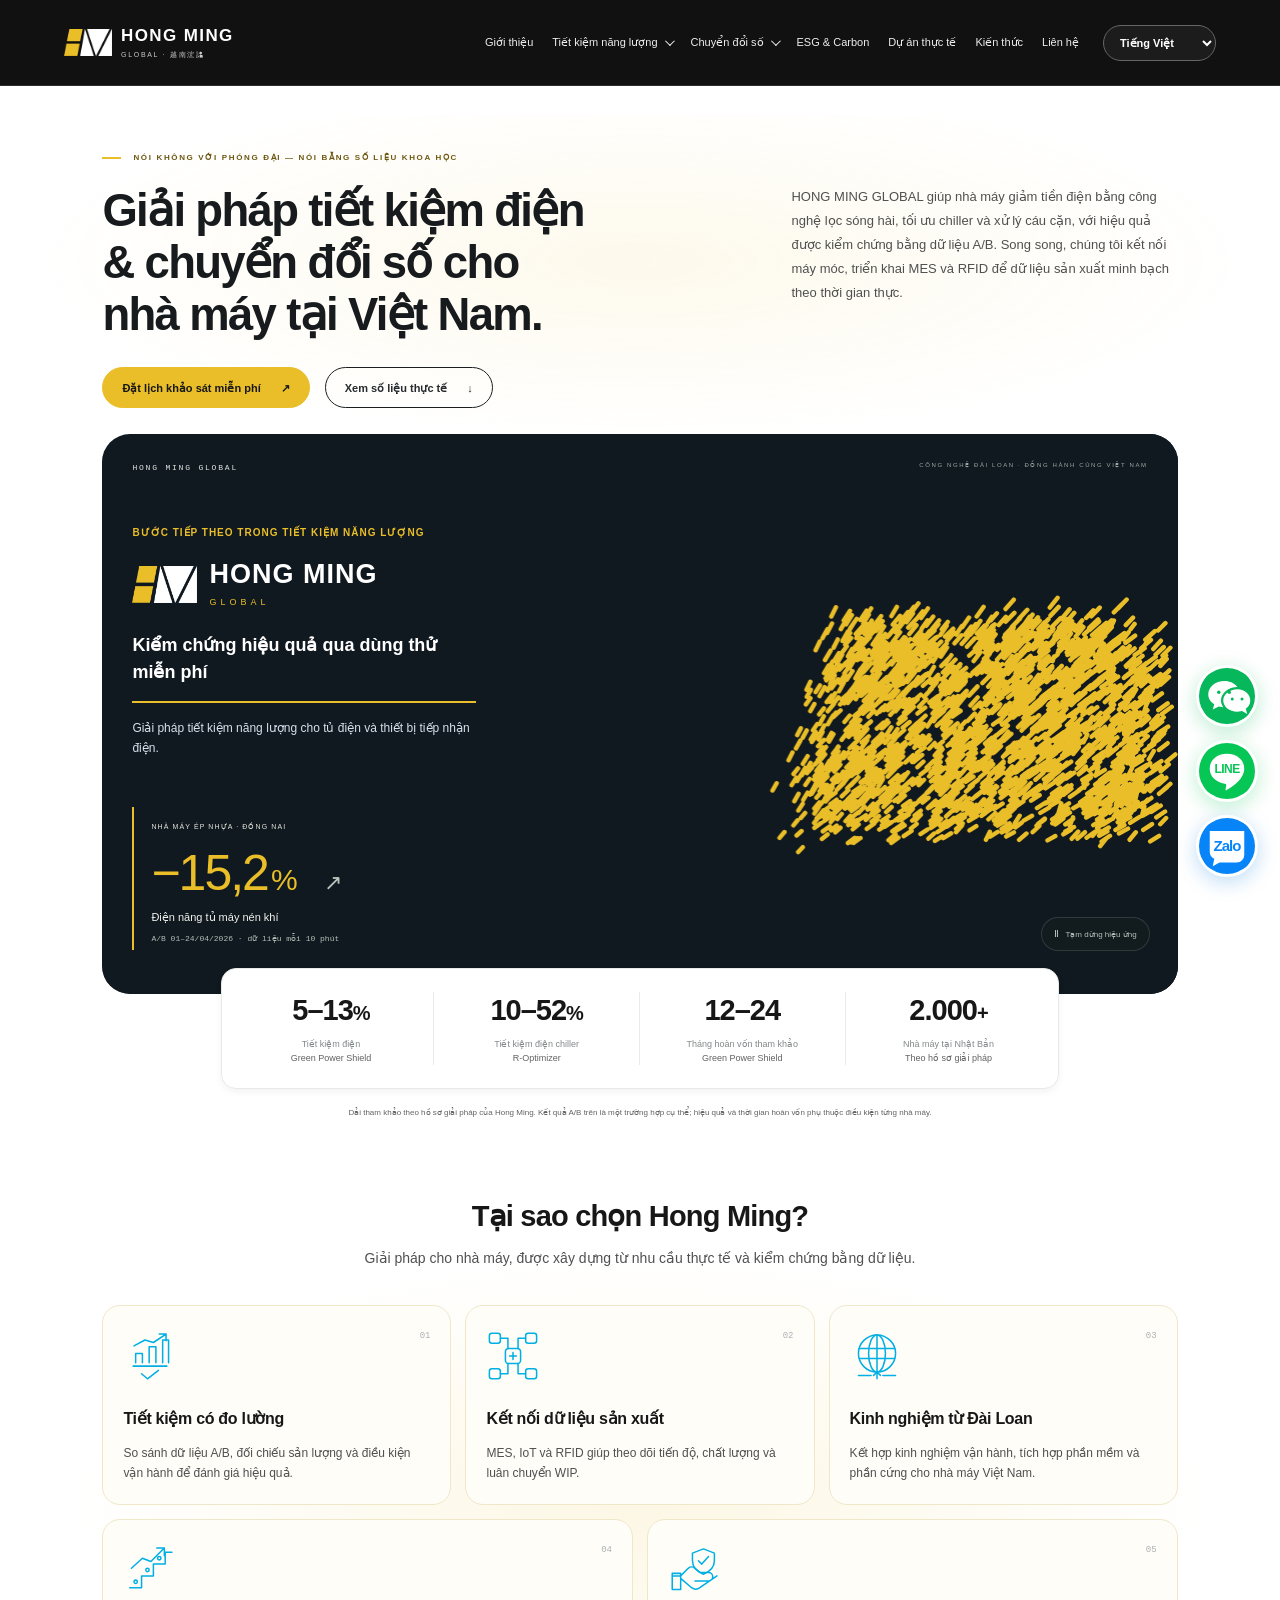
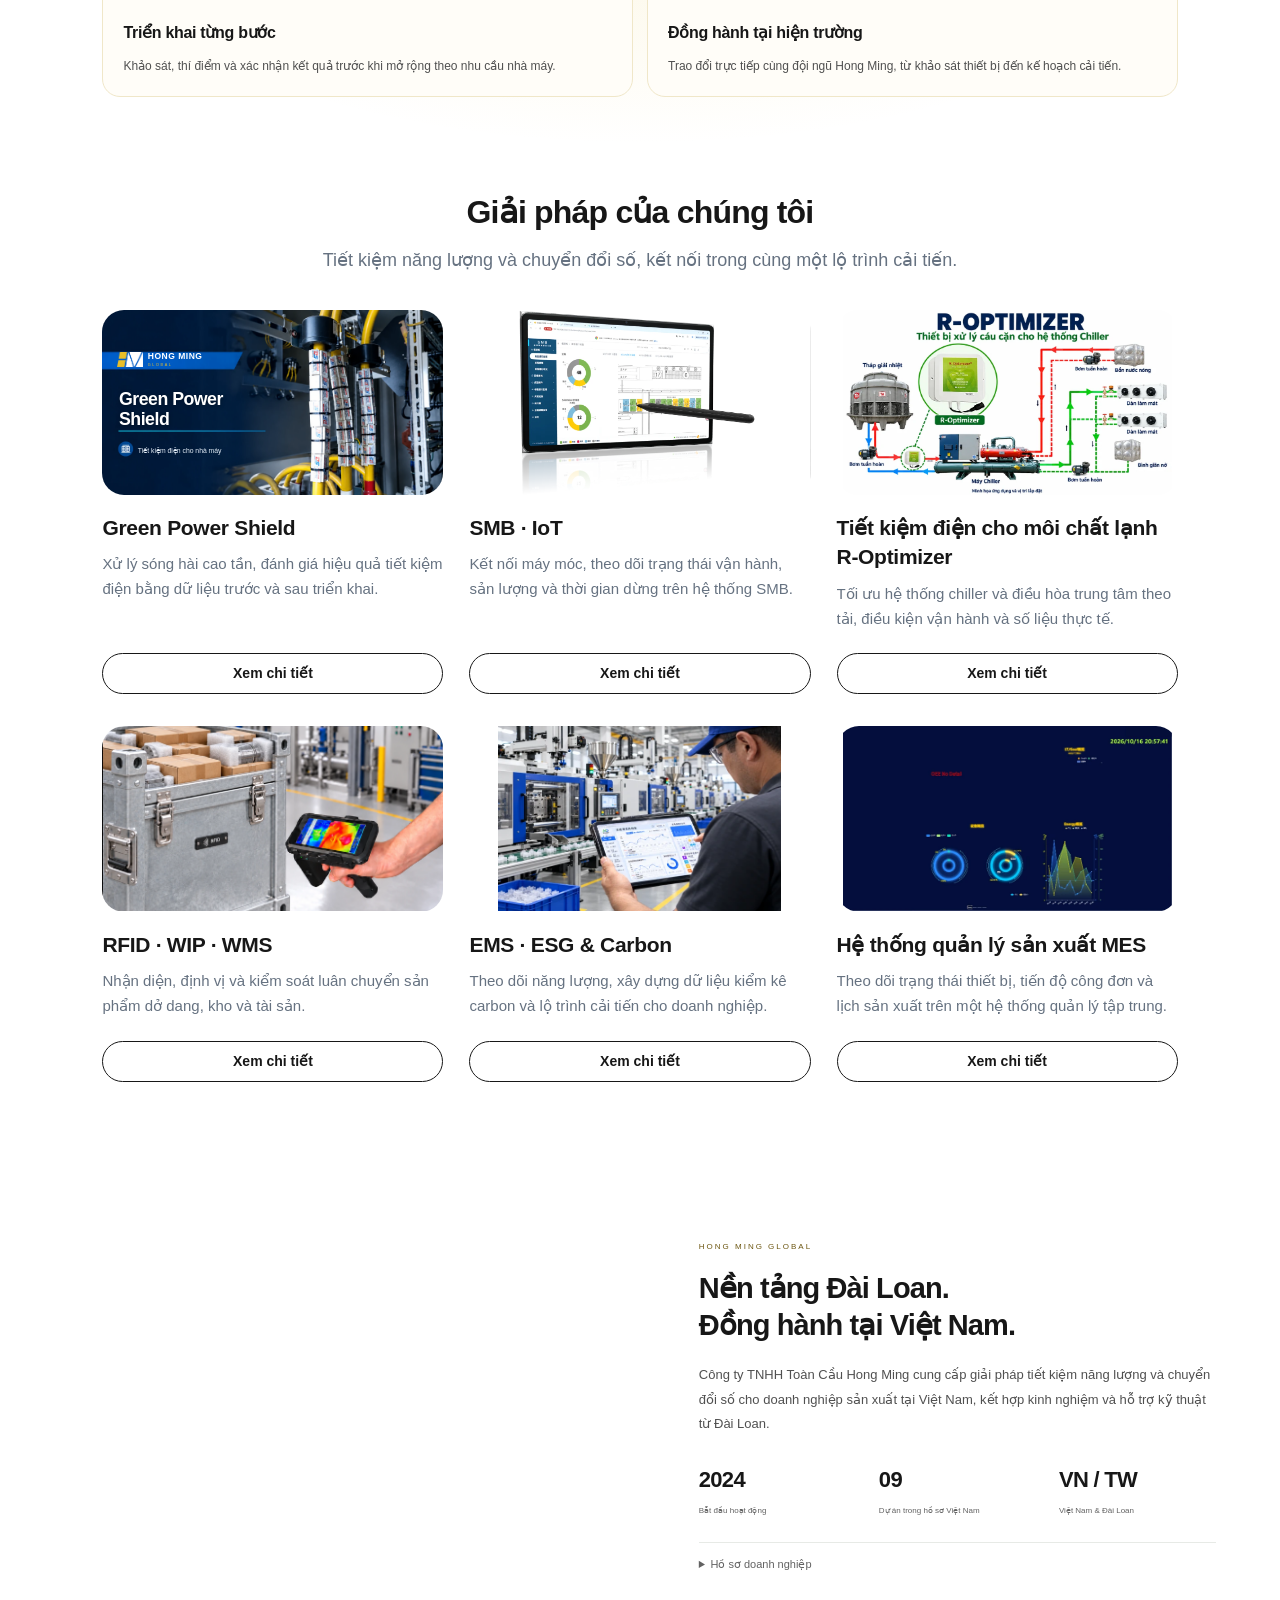
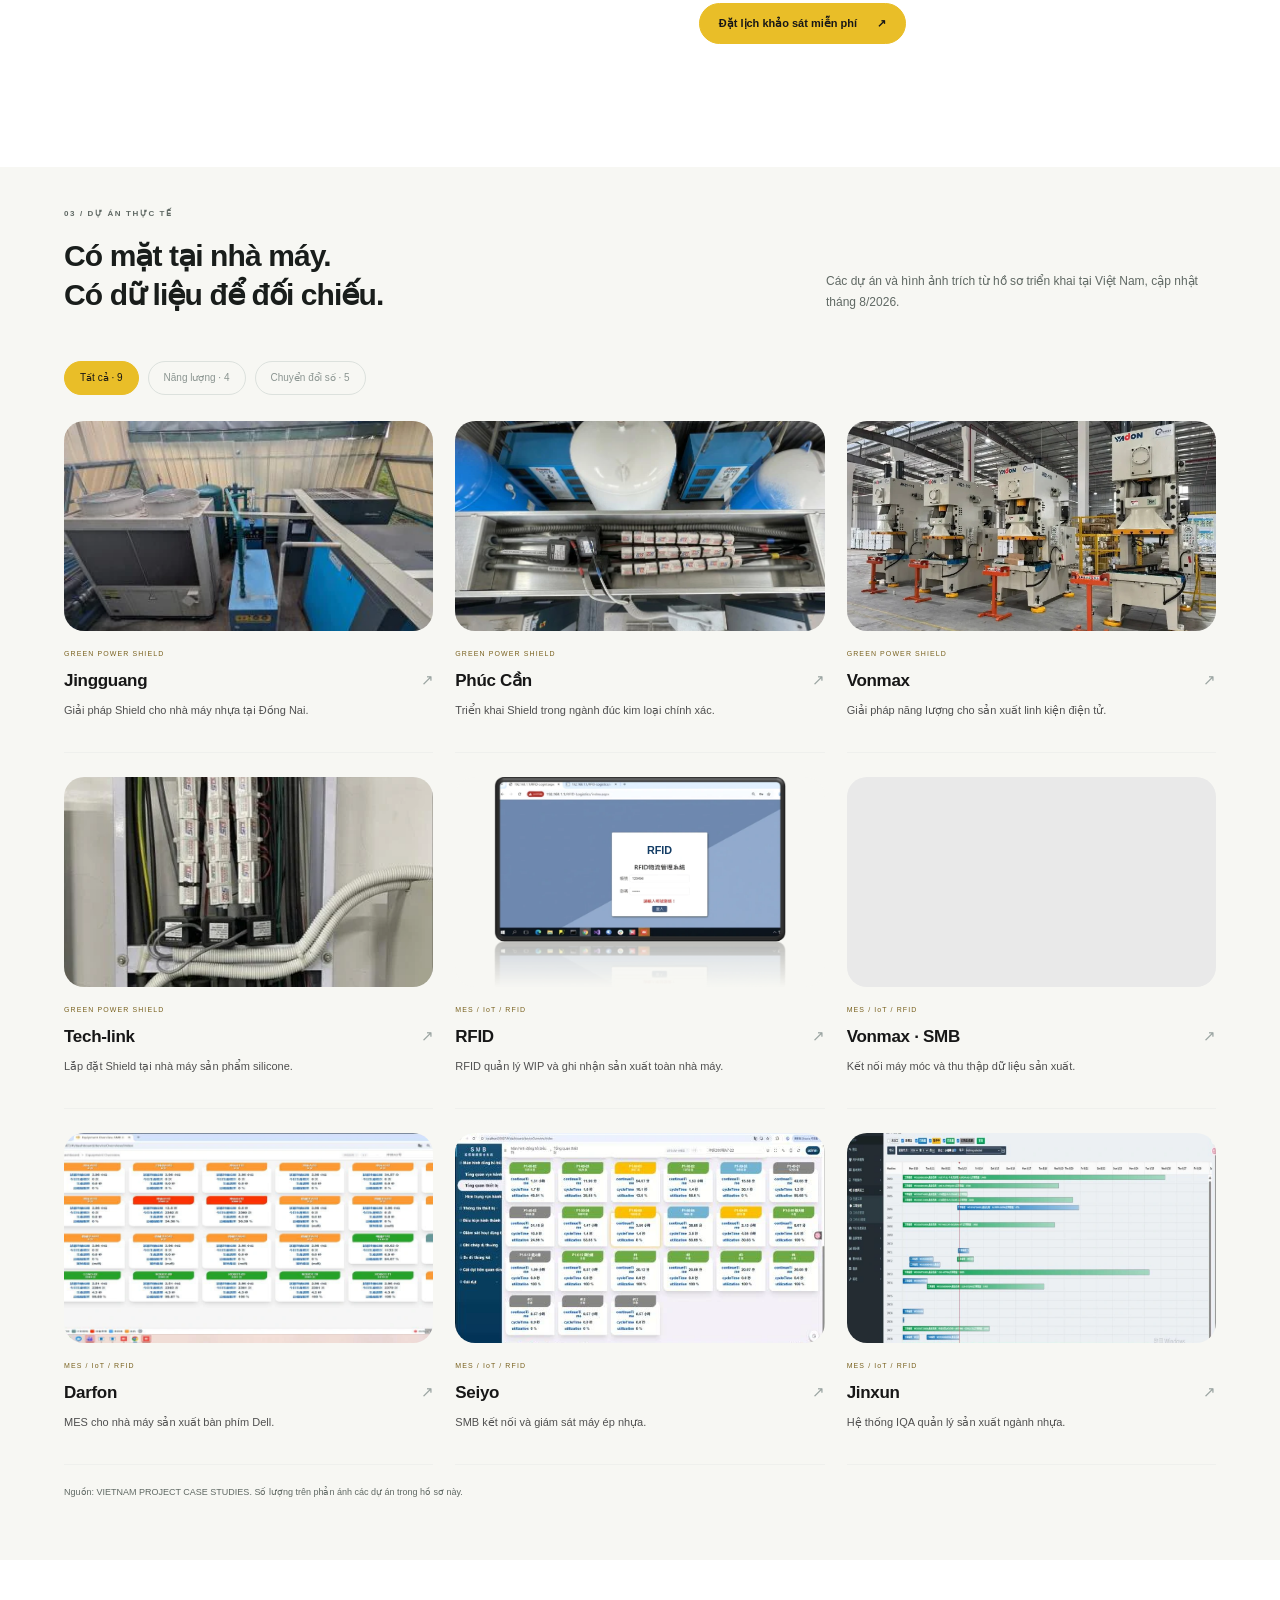
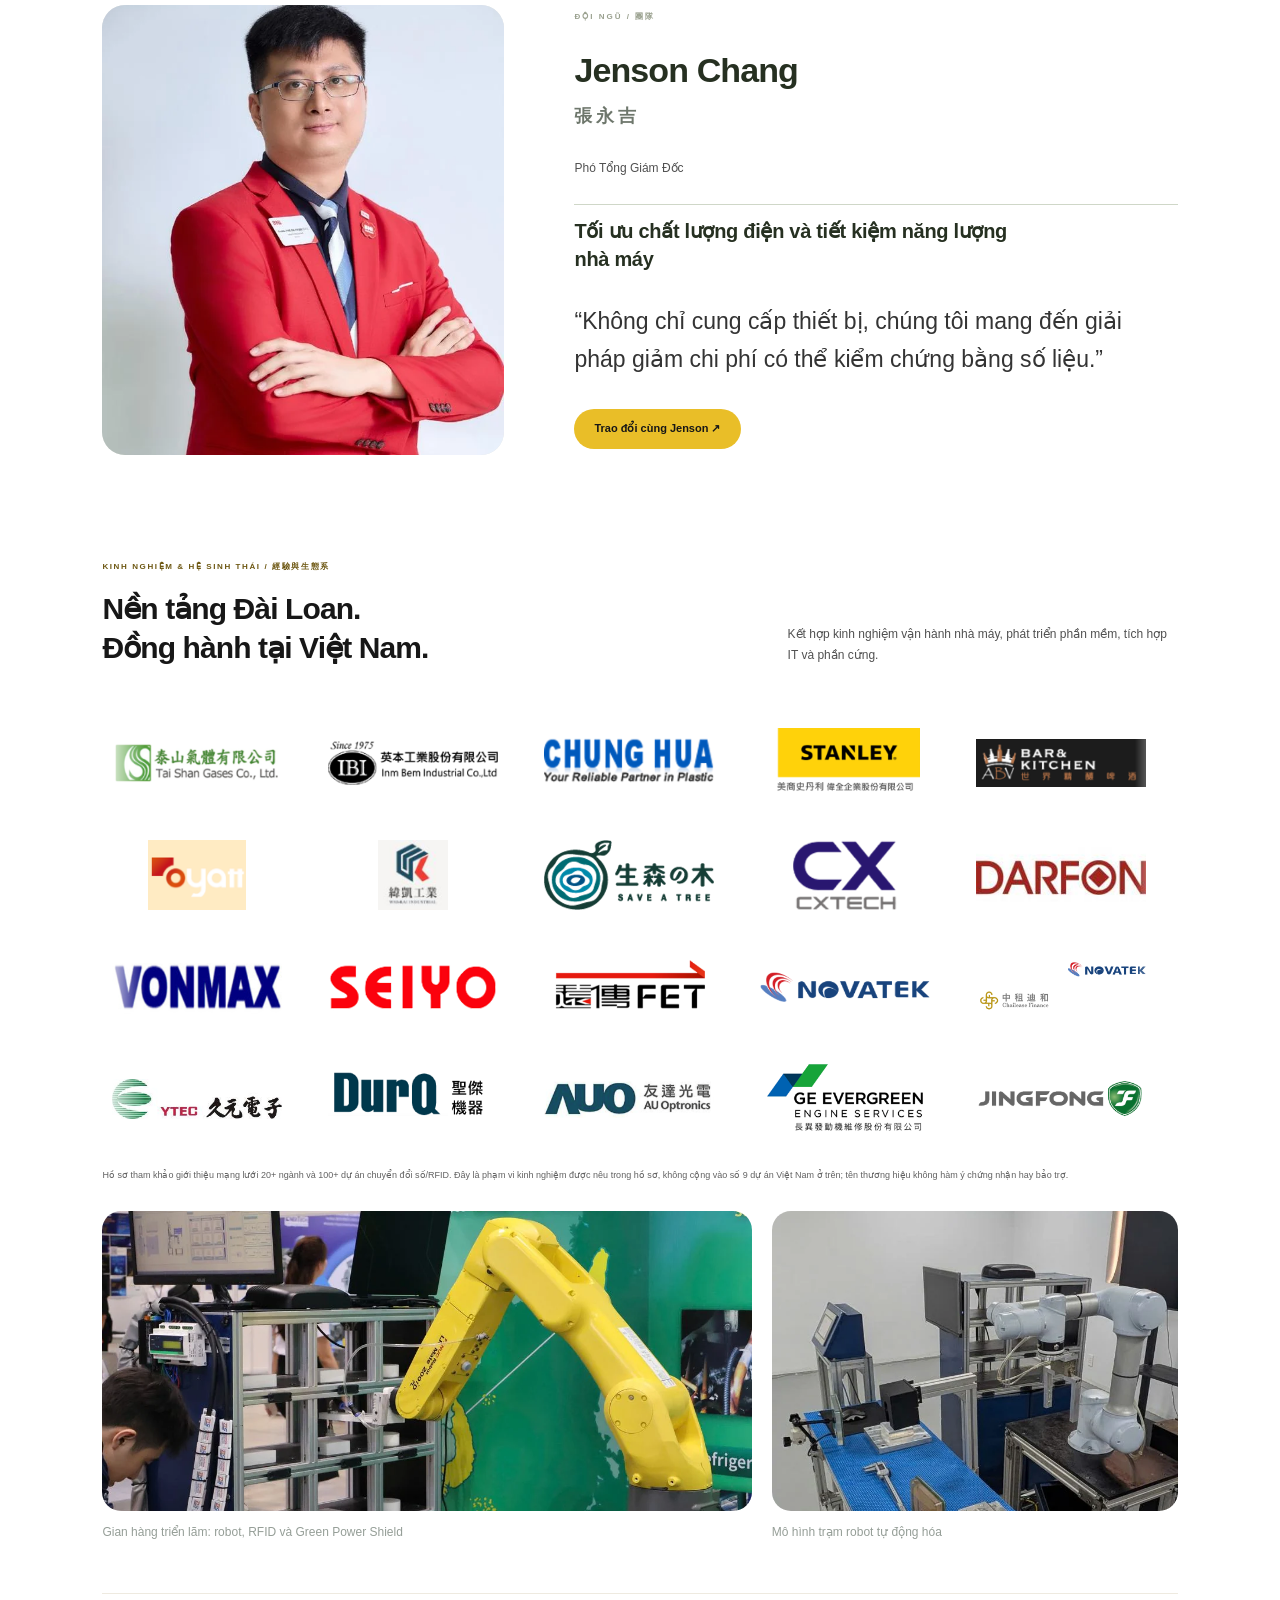
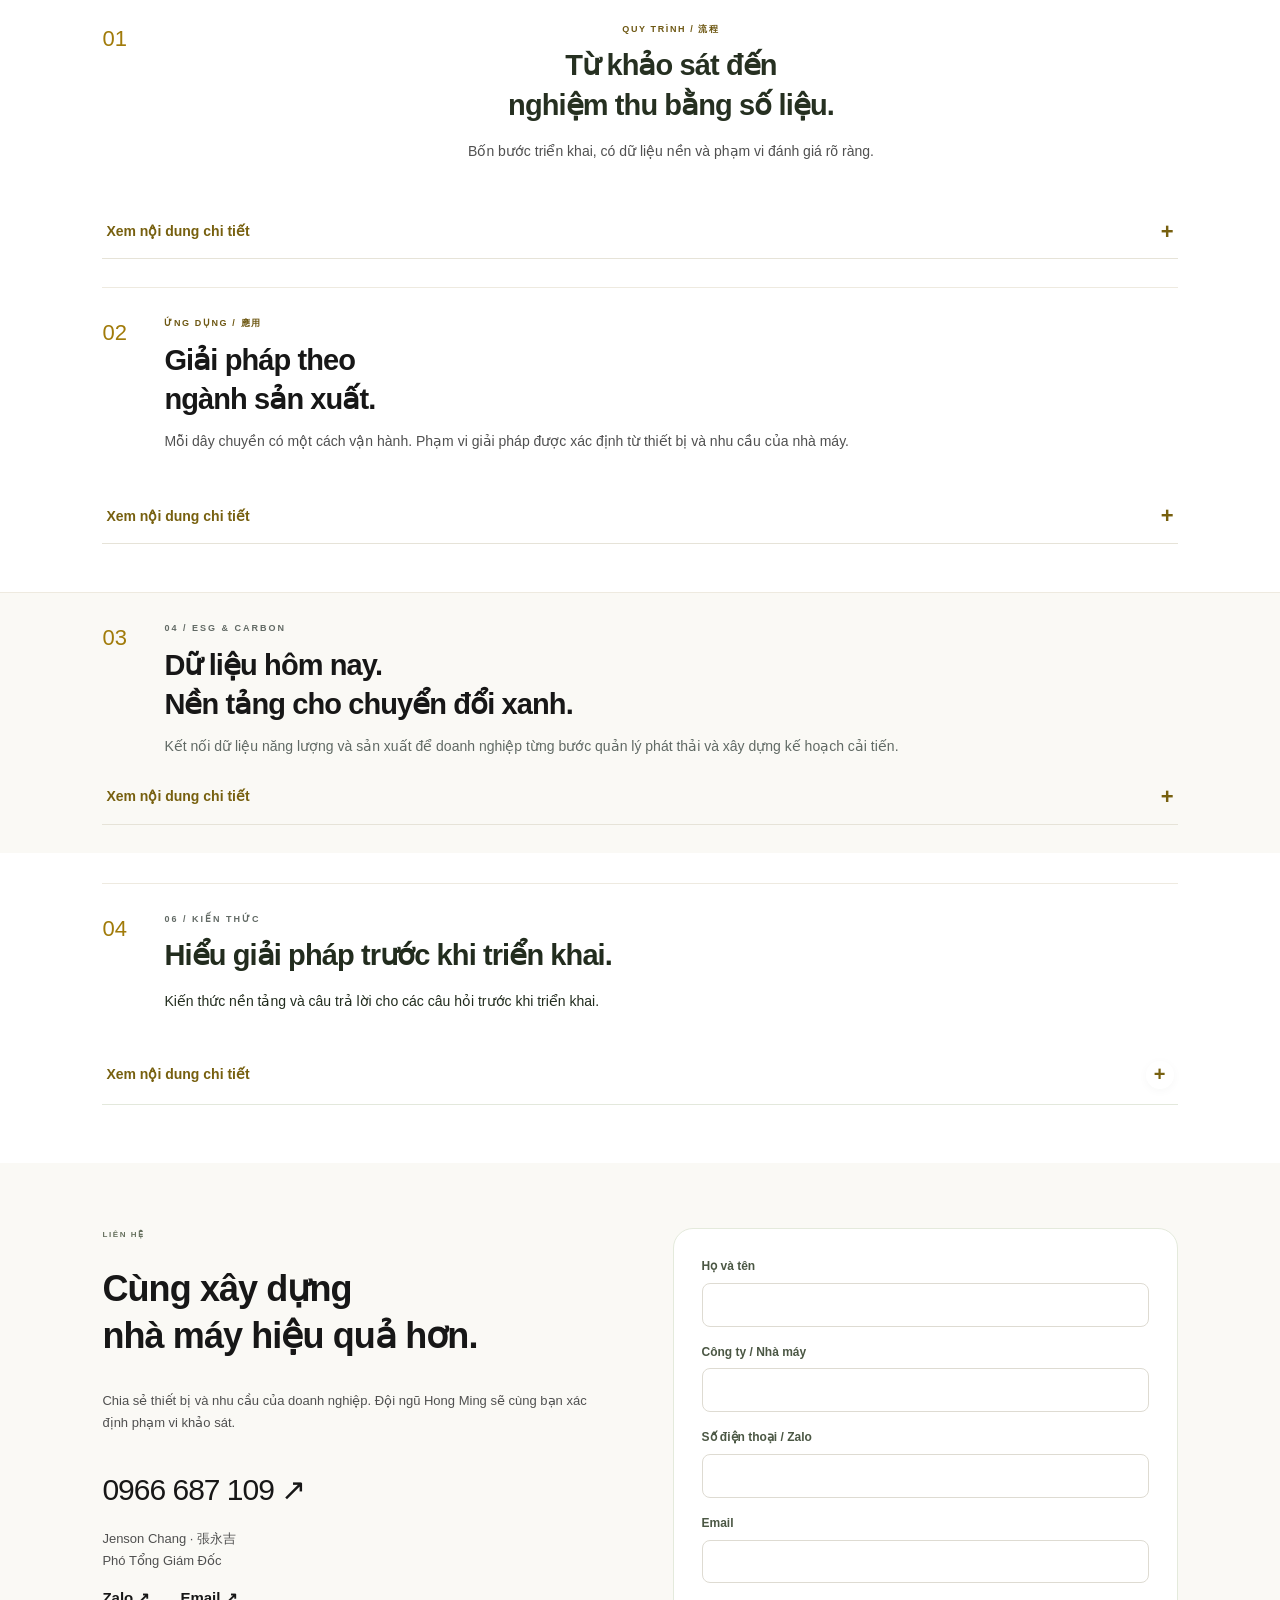
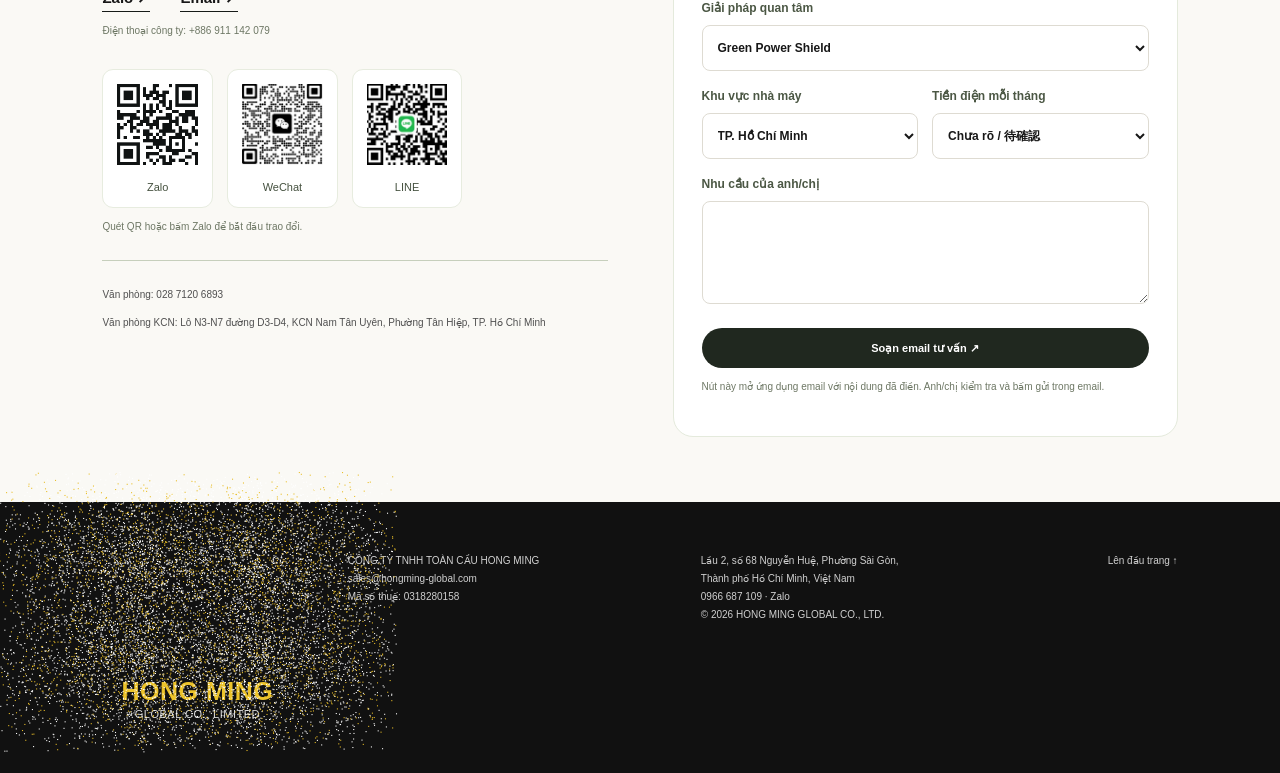
==== commit f34501a8: "Replace remaining Vonmax gallery photos with approved new image" ====
--- a/index.html
+++ b/index.html
@@ -1,6 +1,6 @@
 <!DOCTYPE html><html lang="vi" translate="no" class="notranslate"><head><script src="motion-defaults-v86.js?v=86" defer></script><meta name="google" content="notranslate"><meta charset="utf-8"><meta content="width=device-width,initial-scale=1" name="viewport"><meta content="HONG MING GLOBAL — Giải pháp tiết kiệm năng lượng, MES, IoT và RFID cho nhà máy tại Việt Nam." name="description"><title>HONG MING GLOBAL | Tiết kiệm năng lượng &amp; Chuyển đổi số</title><link rel="stylesheet" href="shared-v84.css?v=86"><link rel="stylesheet" href="index-v84.css?v=86"><meta content="#111314" name="theme-color"><link href="assets__favicon.png" rel="icon"><meta content="HONG MING GLOBAL | Giải pháp nhà máy" property="og:title"><meta content="Tiết kiệm năng lượng, MES, RFID và chuyển đổi xanh cho nhà máy tại Việt Nam." property="og:description"><meta content="website" property="og:type"><meta content="https://lamsung632-collab.github.io/hongmingglobal/" property="og:url"><meta content="https://lamsung632-collab.github.io/hongmingglobal/assets__mes__mes-overview-factory.webp?v=mes" property="og:image"><script type="application/ld+json">{"@context": "https://schema.org", "@type": "Organization", "name": "CÔNG TY TNHH TOÀN CẦU HONG MING", "alternateName": ["HONG MING GLOBAL COMPANY LIMITED", "HONG MING GLOBAL CO., LTD."], "url": "https://lamsung632-collab.github.io/hongmingglobal", "logo": "https://lamsung632-collab.github.io/hongmingglobal/assets/photo-22.png", "taxID": "0318280158", "foundingDate": "2024-01-24", "telephone": "+886911142079", "email": "sales@hongming-global.com", "address": {"@type": "PostalAddress", "streetAddress": "Lầu 2, số 68 Nguyễn Huệ", "addressLocality": "Phường Sài Gòn, Thành phố Hồ Chí Minh", "addressCountry": "VN"}, "contactPoint": {"@type": "ContactPoint", "telephone": "+84966687109", "contactType": "sales", "availableLanguage": ["Vietnamese", "Chinese"]}, "sameAs": ["https://zalo.me/0966687109"]}</script><link href="https://lamsung632-collab.github.io/hongmingglobal/" rel="canonical"><meta property="og:image:alt" content="Hệ thống MES giám sát sản xuất tại nhà máy"><meta property="og:image:width" content="653"><meta property="og:image:height" content="623"><meta property="og:image:type" content="image/webp"><link rel="stylesheet" href="responsive-v85.css?v=86"><link rel="stylesheet" href="footer-logo-v92.css"></head><body>
 <header class="home-header"><a aria-label="Hong Ming Global" class="brand" href="#home"><span class="brand-mark" aria-hidden="true"><img src="assets__hm-mark-original.png" width="944" height="533" alt="" decoding="async" draggable="false"></span><span class="brand-wordmark"><b>HONG MING</b><small>GLOBAL · 越南浤詺</small></span></a><button aria-expanded="false" aria-label="Mở menu" class="menu">☰</button><nav aria-label="Điều hướng chính"><a href="about.html" data-t="about">Giới thiệu</a><details class="nav-group"><summary data-t="energy">Tiết kiệm năng lượng</summary><div class="nav-panel"><a href="#services">Green Power Shield</a><a href="#services">R-Optimizer · Water Scale Go</a><a href="ems.html">EMS</a></div></details><details class="nav-group"><summary data-t="digital">Chuyển đổi số</summary><div class="nav-panel"><a href="smb.html">SMB · IoT</a><a href="mes.html">MES</a><a href="rfid.html">RFID · WIP · WMS</a></div></details><a href="#esg">ESG &amp; Carbon</a><a data-t="projects" href="#projects">Dự án thực tế</a><a data-t="knowledge" href="#knowledge">Kiến thức</a><a data-t="contact" href="#contact">Liên hệ</a></nav><label class="language-label"><span class="sr-only">Language / Ngôn ngữ / 語言</span><select aria-label="Language / Ngôn ngữ / 語言" class="language notranslate" translate="no" id="lang"><option value="vi" lang="vi" translate="no">Tiếng Việt</option><option value="zh" lang="zh-Hant" translate="no">繁體中文</option><option value="en" lang="en" translate="no">English</option></select></label><a class="header-survey" href="#contact" data-t="shortsurvey">Đặt lịch khảo sát ↗</a></header>
-<a class="skip-link" href="#home" data-t="skipnav">Bỏ qua menu / 跳至內容</a><main><section class="home-intro" id="home"><div class="home-container"><p class="home-kicker" data-t="homekicker">NÓI KHÔNG VỚI PHÓNG ĐẠI — NÓI BẰNG SỐ LIỆU KHOA HỌC</p><div class="home-heading"><h1 data-t="homeheadline">Giải pháp tiết kiệm điện<br class="desktop-break"> &amp; chuyển đổi số cho<br class="desktop-break"> nhà máy tại Việt Nam.</h1><div class="home-description"><p data-t="homedescription">HONG MING GLOBAL giúp nhà máy giảm tiền điện bằng công nghệ lọc sóng hài, tối ưu chiller và xử lý cáu cặn, với hiệu quả được kiểm chứng bằng dữ liệu A/B. Song song, chúng tôi kết nối máy móc, triển khai MES và RFID để dữ liệu sản xuất minh bạch theo thời gian thực.</p></div></div><div class="home-actions"><a class="home-primary" href="#contact" data-t="homesurvey">Đặt lịch khảo sát miễn phí <span aria-hidden="true">↗</span></a><a class="home-secondary" href="green-power-shield.html#results" data-t="homeresults">Xem số liệu thực tế <span aria-hidden="true">↓</span></a></div><div class="brand-stage" id="brand-stage"><canvas id="particles" aria-hidden="true"></canvas><div class="product-banner-copy"><p class="product-banner-kicker" data-t="bannerstep">BƯỚC TIẾP THEO TRONG TIẾT KIỆM NĂNG LƯỢNG</p><div class="banner-hong-ming" role="img" aria-label="Hong Ming Global"><img src="assets__hm-mark-original.png" width="944" height="533" alt="" decoding="async" draggable="false"><span>HONG MING<small>GLOBAL</small></span></div><p class="product-banner-trial" data-t="bannertrial">Kiểm chứng hiệu quả qua dùng thử miễn phí</p><p class="product-banner-scope" data-t="bannerscope">Giải pháp tiết kiệm năng lượng cho tủ điện và thiết bị tiếp nhận điện.</p></div><div class="stage-top"><span>HONG MING GLOBAL</span><span data-t="homebridge">CÔNG NGHỆ ĐÀI LOAN · ĐỒNG HÀNH CÙNG VIỆT NAM</span></div><div class="stage-bottom"><a class="home-proof" href="green-power-shield.html#results"><span class="proof-label" data-t="homeprooflabel">NHÀ MÁY ÉP NHỰA · ĐỒNG NAI</span><div class="proof-number">−15,2<span>%</span><span class="proof-arrow" aria-hidden="true">↗</span></div><p data-t="homeproofdesc">Điện năng tủ máy nén khí</p><small data-t="homeproofdate">A/B 01–24/04/2026 · dữ liệu mỗi 10 phút</small></a></div><div id="heroStage" class="original-logo-stage" role="img" aria-label="HONG MING GLOBAL"><img class="original-logo-fallback" src="assets__hm-mark-original.png" width="944" height="533" alt="" decoding="async" draggable="false"></div><div class="motion-controls"><button id="motion-toggle" type="button" aria-pressed="false"><span class="motion-icon" aria-hidden="true">Ⅱ</span><span data-t="homemotion">Tạm dừng hiệu ứng</span></button></div></div><div class="home-stats"><div><strong>5–13<span>%</span></strong><p data-t="homestatshield">Tiết kiệm điện<br><b>Green Power Shield</b></p></div><div><strong>10–52<span>%</span></strong><p data-t="homestatropt">Tiết kiệm điện chiller<br><b>R-Optimizer</b></p></div><div><strong>12–24</strong><p data-t="homestatpayback">Tháng hoàn vốn tham khảo<br><b>Green Power Shield</b></p></div><div><strong>2.000<span>+</span></strong><p data-t="homestatjapan">Nhà máy tại Nhật Bản<br><b>Theo hồ sơ giải pháp</b></p></div></div><p class="home-source" data-t="homestatsource">Dải tham khảo theo hồ sơ giải pháp của Hong Ming. Kết quả A/B trên là một trường hợp cụ thể; hiệu quả và thời gian hoàn vốn phụ thuộc điều kiện từng nhà máy.</p></div></section><section class="fine-benefits fine-wrap"><div class="services-heading"><h2 data-t="whytitle">Tại sao chọn Hong Ming?</h2><p data-t="whylead">Giải pháp cho nhà máy, được xây dựng từ nhu cầu thực tế và kiểm chứng bằng dữ liệu.</p></div><div class="benefits-grid"><article class="benefit-card"><span class="benefit-icon" aria-hidden="true"><svg xmlns="http://www.w3.org/2000/svg" viewbox="0 0 64 64" width="54" height="54" fill="none" stroke="currentColor" stroke-width="1.8" stroke-linecap="round" stroke-linejoin="round"><path d="M12 44h40M15 40V29h8v11m8 0V21h8v19m8 0V13h7v27M13 20l13-7 10 3L51 6m-8 0h8v8"></path><path d="m22 53 7 6 13-10"></path></svg></span><span class="benefit-index">01</span><h3 data-t="whyh0">Tiết kiệm có đo lường</h3><p data-t="whyb0">So sánh dữ liệu A/B, đối chiếu sản lượng và điều kiện vận hành để đánh giá hiệu quả.</p></article><article class="benefit-card"><span class="benefit-icon" aria-hidden="true"><svg xmlns="http://www.w3.org/2000/svg" viewbox="0 0 64 64" width="54" height="54" fill="none" stroke="currentColor" stroke-width="1.8" stroke-linecap="round" stroke-linejoin="round"><rect x="23" y="23" width="18" height="18" rx="4"></rect><rect x="4" y="5" width="13" height="12" rx="3"></rect><rect x="47" y="5" width="13" height="12" rx="3"></rect><rect x="4" y="47" width="13" height="12" rx="3"></rect><rect x="47" y="47" width="13" height="12" rx="3"></rect><path d="M17 11h9v12m21-12h-9v12M17 53h9V41m21 12h-9V41M28 32h8m-4-4v8"></path></svg></span><span class="benefit-index">02</span><h3 data-t="whyh1">Kết nối dữ liệu sản xuất</h3><p data-t="whyb1">MES, IoT và RFID giúp theo dõi tiến độ, chất lượng và luân chuyển WIP.</p></article><article class="benefit-card"><span class="benefit-icon" aria-hidden="true"><svg xmlns="http://www.w3.org/2000/svg" viewbox="0 0 64 64" width="54" height="54" fill="none" stroke="currentColor" stroke-width="1.8" stroke-linecap="round" stroke-linejoin="round"><circle cx="32" cy="29" r="22"></circle><ellipse cx="32" cy="29" rx="10" ry="22"></ellipse><path d="M11 23h42M11 35h42M32 7v44M10 55h15m14 0h15M28 55l4-4 4 4m-4 4v-8"></path></svg></span><span class="benefit-index">03</span><h3 data-t="whyh2">Kinh nghiệm từ Đài Loan</h3><p data-t="whyb2">Kết hợp kinh nghiệm vận hành, tích hợp phần mềm và phần cứng cho nhà máy Việt Nam.</p></article><article class="benefit-card"><span class="benefit-icon" aria-hidden="true"><svg xmlns="http://www.w3.org/2000/svg" viewbox="0 0 64 64" width="54" height="54" fill="none" stroke="currentColor" stroke-width="1.8" stroke-linecap="round" stroke-linejoin="round"><path d="M8 53h14V39h14V25h14V11h8M10 30l13-12 10 4L49 6m-9 0h9v9"></path><circle cx="15" cy="46" r="2"></circle><circle cx="29" cy="32" r="2"></circle><circle cx="43" cy="18" r="2"></circle></svg></span><span class="benefit-index">04</span><h3 data-t="whyh3">Triển khai từng bước</h3><p data-t="whyb3">Khảo sát, thí điểm và xác nhận kết quả trước khi mở rộng theo nhu cầu nhà máy.</p></article><article class="benefit-card"><span class="benefit-icon" aria-hidden="true"><svg xmlns="http://www.w3.org/2000/svg" viewbox="0 0 64 64" width="54" height="54" fill="none" stroke="currentColor" stroke-width="1.8" stroke-linecap="round" stroke-linejoin="round"><path d="M5 39h10l9-9a6 6 0 0 1 8 0l6 5h10a5 5 0 0 1 0 10H32m-17-3 13 11a8 8 0 0 0 8 1l22-15M5 36v19h10V36Z"></path><path d="M42 7 55 12v9c0 8-6 13-13 16-7-3-13-8-13-16v-9Zm-6 14 4 4 8-9"></path></svg></span><span class="benefit-index">05</span><h3 data-t="whyh4">Đồng hành tại hiện trường</h3><p data-t="whyb4">Trao đổi trực tiếp cùng đội ngũ Hong Ming, từ khảo sát thiết bị đến kế hoạch cải tiến.</p></article></div></section><section class="fine-services fine-wrap" id="services"><div class="services-heading"><h2 data-t="servicestitle">Giải pháp của chúng tôi</h2><p data-t="serviceslead">Tiết kiệm năng lượng và chuyển đổi số, kết nối trong cùng một lộ trình cải tiến.</p></div><div class="service-rail services-grid" aria-label="Solutions"><a class="service-card" href="green-power-shield.html"><div class="service-image service-branded-image"><img src="assets__green-power-shield-landscape.webp" alt="Green Power Shield installation at a factory" loading="lazy" width="1672" height="941" decoding="async" draggable="false"><div class="service-photo-brand" aria-label="Hong Ming Global"><img src="assets__hm-mark-original.png" width="944" height="533" alt="" decoding="async" draggable="false"><span>HONG MING<small>GLOBAL</small></span></div><div class="service-photo-title">Green Power<br>Shield</div><span class="service-photo-caption" data-t="shieldimagecaption">Tiết kiệm điện cho nhà máy</span></div><h3>Green Power Shield</h3><p data-t="serviceb0">Xử lý sóng hài cao tần, đánh giá hiệu quả tiết kiệm điện bằng dữ liệu trước và sau triển khai.</p><span class="service-detail-button">Xem chi tiết</span></a><article class="service-card" id="solution-mes"><div class="service-image mes-slideshow"><a class="mes-slides" href="smb.html" aria-label="SMB · IoT"><img class="is-active" src="assets__mes-iot-tablet-new-covered.svg" alt="SMB · IoT — 1" width="888" height="683" loading="lazy" decoding="async" draggable="false"><img src="assets__mes-iot-equipment.webp" alt="SMB · IoT — 2" width="1200" height="639" loading="lazy" aria-hidden="true" decoding="async" draggable="false"><img src="assets__mes-iot-factory-covered.svg" alt="SMB · IoT — 3" width="1200" height="646" loading="lazy" aria-hidden="true" decoding="async" draggable="false"></a><div class="mes-dots"><button type="button" data-mes-slide="0" aria-pressed="true">1</button><button type="button" data-mes-slide="1" aria-pressed="false">2</button><button type="button" data-mes-slide="2" aria-pressed="false">3</button><button id="service-autoplay" type="button" aria-pressed="true" class="mes-pause">Ⅱ <span>Tạm dừng</span></button></div></div><h3><a href="smb.html" style="display: flex; justify-content: space-between; width: 100%; align-items: start; color: inherit;">SMB · IoT</a></h3><p data-t="serviceb3">Kết nối máy móc, theo dõi trạng thái vận hành, sản lượng và thời gian dừng trên hệ thống SMB.</p><a class="service-detail-button" href="smb.html">Xem chi tiết</a></article><a class="service-card" href="r-optimizer.html" id="solution-ropt"><div class="service-image mes-slideshow"><span class="mes-slides"><img src="assets__ropt-slide-1.webp" alt="R-Optimizer — 1" class="is-active" width="976" height="549" decoding="async" loading="lazy" draggable="false"><img src="assets__ropt-slide-2.webp" alt="R-Optimizer — 2" width="673" height="475" decoding="async" loading="lazy" draggable="false"><img src="assets__ropt-slide-3.webp" alt="R-Optimizer — 3" width="576" height="468" decoding="async" loading="lazy" draggable="false"><img src="assets__ropt-slide-4.webp" alt="R-Optimizer — 4" width="637" height="370" decoding="async" loading="lazy" draggable="false"></span></div><h3 data-t="serviceropttitle">Tiết kiệm điện cho môi chất lạnh R-Optimizer</h3><p data-t="serviceb1">Tối ưu hệ thống chiller và điều hòa trung tâm theo tải, điều kiện vận hành và số liệu thực tế.</p><span class="service-detail-button">Xem chi tiết</span></a><a class="service-card" href="rfid.html" id="solution-rfid"><div class="service-image mes-slideshow"><span class="mes-slides"><img src="assets__rfid-slide-1.webp" alt="RFID · WIP · WMS — 1" class="is-active" width="1400" height="989" decoding="async" loading="lazy" draggable="false"><img src="assets__rfid-slide-2.webp" alt="RFID · WIP · WMS — 2" width="845" height="420" decoding="async" loading="lazy" draggable="false"><img src="assets__rfid-slide-3-rfid.svg" alt="RFID · WIP · WMS — 3" width="535" height="296" decoding="async" loading="lazy" draggable="false"><img src="assets__rfid-slide-4-rfid.svg" alt="RFID · WIP · WMS — 4" width="527" height="304" decoding="async" loading="lazy" draggable="false"></span></div><h3>RFID · WIP · WMS</h3><p data-t="serviceb4">Nhận diện, định vị và kiểm soát luân chuyển sản phẩm dở dang, kho và tài sản.</p><span class="service-detail-button">Xem chi tiết</span></a><a class="service-card" href="ems.html" id="solution-ems"><div class="service-image mes-slideshow"><span class="mes-slides"><img src="assets__ems__slide-1.webp" alt="EMS — 1" loading="lazy" decoding="async" class="is-active" draggable="false"><img src="assets__ems__slide-2.webp" alt="EMS — 2" loading="lazy" decoding="async" draggable="false"><img src="assets__ems__slide-3.webp" alt="EMS — 3" loading="lazy" decoding="async" draggable="false"></span></div><h3>EMS · ESG &amp; Carbon</h3><p data-t="serviceb5">Theo dõi năng lượng, xây dựng dữ liệu kiểm kê carbon và lộ trình cải tiến cho doanh nghiệp.</p><span class="service-detail-button">Xem chi tiết</span></a><a class="service-card" href="mes.html" id="solution-mes-production"><div class="service-image mes-slideshow"><span class="mes-slides"><img src="assets__mes__production-slide-1-covered.svg" alt="MES production management — 1" loading="lazy" decoding="async" class="is-active" draggable="false"><img src="assets__mes__production-slide-2.webp" alt="MES production management — 2" loading="lazy" decoding="async" draggable="false"><img src="assets__mes__production-slide-3.webp" alt="MES production management — 3" loading="lazy" decoding="async" draggable="false"><img src="assets__mes__production-slide-4.webp" alt="MES production management — 4" loading="lazy" decoding="async" draggable="false"></span></div><h3 data-t="servicemesproductiontitle">Hệ thống quản lý sản xuất MES</h3><p data-t="servicemesproductionbody">Theo dõi trạng thái thiết bị, tiến độ công đơn và lịch sản xuất trên một hệ thống quản lý tập trung.</p><span class="service-detail-button">Xem chi tiết</span></a></div></section><section id="about" class="fine-about fine-wrap"><div class="about-gallery" aria-label="Actual Hong Ming project images"><div class="gallery-column"><div class="gallery-track" style="--gallery-duration:127.5s"><div class="gallery-sequence"><img src="assets__gallery-thumbs__0.webp" alt="Green Power Shield installation at a factory" loading="lazy" decoding="async" width="1672" height="941" draggable="false" fetchpriority="low"><img src="assets__gallery-thumbs__1-covered.svg" alt="Jingguang — A/B" loading="lazy" decoding="async" width="2200" height="1054" draggable="false" fetchpriority="low"><img src="assets__gallery-thumbs__2.webp" alt="Tech-Link Silicones — Green Power Shield" loading="lazy" decoding="async" width="2200" height="1238" draggable="false" fetchpriority="low"><img src="assets__gallery-thumbs__3-covered.svg" alt="Phúc Cần — A/B" loading="lazy" decoding="async" width="1648" height="1052" draggable="false" fetchpriority="low"><img src="assets__gallery-thumbs__4-covered.svg" alt="SMB factory layout dashboard" loading="lazy" decoding="async" width="1600" height="862" draggable="false" fetchpriority="low"><img src="assets__gallery-thumbs__5.webp" alt="Seiyo injection-moulding production" loading="lazy" decoding="async" width="1365" height="784" draggable="false" fetchpriority="low"><img src="assets__gallery-thumbs__6.webp" alt="Refrigeration cycle and chiller components" loading="lazy" decoding="async" width="1300" height="1209" draggable="false" fetchpriority="low"><img src="assets__gallery-thumbs__7.webp" alt="R-Optimizer — installation 10" loading="lazy" decoding="async" width="215" height="265" draggable="false" fetchpriority="low"><img src="assets__gallery-thumbs__8.webp" alt="R-Optimizer — installation 17" loading="lazy" decoding="async" width="801" height="1026" draggable="false" fetchpriority="low"><img src="assets__gallery-thumbs__9.webp" alt="Hong Ming project detail" loading="lazy" decoding="async" width="501" height="312" draggable="false" fetchpriority="low"><img src="assets__gallery-thumbs__10.webp" alt="RFID container illustration" loading="lazy" decoding="async" width="1492" height="1054" draggable="false" fetchpriority="low"><img src="assets__gallery-thumbs__11-rfid.svg" alt="RFID — On-site display terminal" loading="lazy" decoding="async" width="1237" height="848" draggable="false" fetchpriority="low"><img src="assets__gallery-thumbs__12.webp" alt="EnPI setup screen" loading="lazy" decoding="async" width="1494" height="1052" draggable="false" fetchpriority="low"><img src="assets__gallery-thumbs__13.webp" alt="MES work order schedule" loading="lazy" decoding="async" width="1500" height="805" draggable="false" fetchpriority="low"><img src="assets__gallery-thumbs__14-covered.svg" alt="MES system screenshot 1" loading="lazy" decoding="async" width="1500" height="717" draggable="false" fetchpriority="low"></div><div class="gallery-sequence" aria-hidden="true"><img src="assets__gallery-thumbs__0.webp" alt="" loading="lazy" decoding="async" width="1672" height="941" draggable="false" fetchpriority="low"><img src="assets__gallery-thumbs__1-covered.svg" alt="" loading="lazy" decoding="async" width="2200" height="1054" draggable="false" fetchpriority="low"><img src="assets__gallery-thumbs__2.webp" alt="" loading="lazy" decoding="async" width="2200" height="1238" draggable="false" fetchpriority="low"><img src="assets__gallery-thumbs__3-covered.svg" alt="" loading="lazy" decoding="async" width="1648" height="1052" draggable="false" fetchpriority="low"><img src="assets__gallery-thumbs__4-covered.svg" alt="" loading="lazy" decoding="async" width="1600" height="862" draggable="false" fetchpriority="low"><img src="assets__gallery-thumbs__5.webp" alt="" loading="lazy" decoding="async" width="1365" height="784" draggable="false" fetchpriority="low"><img src="assets__gallery-thumbs__6.webp" alt="" loading="lazy" decoding="async" width="1300" height="1209" draggable="false" fetchpriority="low"><img src="assets__gallery-thumbs__7.webp" alt="" loading="lazy" decoding="async" width="215" height="265" draggable="false" fetchpriority="low"><img src="assets__gallery-thumbs__8.webp" alt="" loading="lazy" decoding="async" width="801" height="1026" draggable="false" fetchpriority="low"><img src="assets__gallery-thumbs__9.webp" alt="" loading="lazy" decoding="async" width="501" height="312" draggable="false" fetchpriority="low"><img src="assets__gallery-thumbs__10.webp" alt="" loading="lazy" decoding="async" width="1492" height="1054" draggable="false" fetchpriority="low"><img src="assets__gallery-thumbs__11-rfid.svg" alt="" loading="lazy" decoding="async" width="1237" height="848" draggable="false" fetchpriority="low"><img src="assets__gallery-thumbs__12.webp" alt="" loading="lazy" decoding="async" width="1494" height="1052" draggable="false" fetchpriority="low"><img src="assets__gallery-thumbs__13.webp" alt="" loading="lazy" decoding="async" width="1500" height="805" draggable="false" fetchpriority="low"><img src="assets__gallery-thumbs__14-covered.svg" alt="" loading="lazy" decoding="async" width="1500" height="717" draggable="false" fetchpriority="low"></div></div></div><div class="gallery-column"><div class="gallery-track" style="--gallery-duration:127.5s"><div class="gallery-sequence"><img src="assets__gallery-thumbs__15.webp" alt="Jingguang — Green Power Shield" loading="lazy" decoding="async" width="2200" height="1238" draggable="false" fetchpriority="low"><img src="assets__gallery-thumbs__16.webp" alt="Vonmax Industrial — Green Power Shield" loading="lazy" decoding="async" width="1280" height="960" draggable="false" fetchpriority="low"><img src="assets__gallery-thumbs__17.webp" alt="Tech-Link Silicones — Green Power Shield" loading="lazy" decoding="async" width="1199" height="918" draggable="false" fetchpriority="low"><img src="assets__gallery-thumbs__18.webp" alt="SMB · IoT — laptop" loading="lazy" decoding="async" width="933" height="621" draggable="false" fetchpriority="low"><img src="assets__gallery-thumbs__19-covered.svg" alt="Vonmax factory overview" loading="lazy" decoding="async" width="1600" height="768" draggable="false" fetchpriority="low"><img src="assets__gallery-thumbs__20.webp" alt="Seiyo machine dashboard" loading="lazy" decoding="async" width="1600" height="862" draggable="false" fetchpriority="low"><img src="assets__gallery-thumbs__21.webp" alt="R-Optimizer — installation 12" loading="lazy" decoding="async" width="1080" height="809" draggable="false" fetchpriority="low"><img src="assets__gallery-thumbs__22.webp" alt="R-Optimizer — installation 16" loading="lazy" decoding="async" width="770" height="1026" draggable="false" fetchpriority="low"><img src="assets__gallery-thumbs__23.webp" alt="R-Optimizer — installation 14" loading="lazy" decoding="async" width="614" height="1032" draggable="false" fetchpriority="low"><img src="assets__gallery-thumbs__24.webp" alt="Hong Ming project detail" loading="lazy" decoding="async" width="508" height="312" draggable="false" fetchpriority="low"><img src="assets__gallery-thumbs__25.webp" alt="RFID — Factory photograph from the project material" loading="lazy" decoding="async" width="680" height="382" draggable="false" fetchpriority="low"><img src="assets__gallery-thumbs__26-rfid.svg" alt="RFID — Production and weight data lookup" loading="lazy" decoding="async" width="1361" height="768" draggable="false" fetchpriority="low"><img src="assets__gallery-thumbs__27-covered.svg" alt="EMS electricity dashboard" loading="lazy" decoding="async" width="1915" height="886" draggable="false" fetchpriority="low"><img src="assets__gallery-thumbs__28.webp" alt="Equipment overview" loading="lazy" decoding="async" width="1500" height="799" draggable="false" fetchpriority="low"><img src="assets__gallery-thumbs__29.webp" alt="MES system screenshot 2" loading="lazy" decoding="async" width="1500" height="847" draggable="false" fetchpriority="low"></div><div class="gallery-sequence" aria-hidden="true"><img src="assets__gallery-thumbs__15.webp" alt="" loading="lazy" decoding="async" width="2200" height="1238" draggable="false" fetchpriority="low"><img src="assets__gallery-thumbs__16.webp" alt="" loading="lazy" decoding="async" width="1280" height="960" draggable="false" fetchpriority="low"><img src="assets__gallery-thumbs__17.webp" alt="" loading="lazy" decoding="async" width="1199" height="918" draggable="false" fetchpriority="low"><img src="assets__gallery-thumbs__18.webp" alt="" loading="lazy" decoding="async" width="933" height="621" draggable="false" fetchpriority="low"><img src="assets__gallery-thumbs__19-covered.svg" alt="" loading="lazy" decoding="async" width="1600" height="768" draggable="false" fetchpriority="low"><img src="assets__gallery-thumbs__20.webp" alt="" loading="lazy" decoding="async" width="1600" height="862" draggable="false" fetchpriority="low"><img src="assets__gallery-thumbs__21.webp" alt="" loading="lazy" decoding="async" width="1080" height="809" draggable="false" fetchpriority="low"><img src="assets__gallery-thumbs__22.webp" alt="" loading="lazy" decoding="async" width="770" height="1026" draggable="false" fetchpriority="low"><img src="assets__gallery-thumbs__23.webp" alt="" loading="lazy" decoding="async" width="614" height="1032" draggable="false" fetchpriority="low"><img src="assets__gallery-thumbs__24.webp" alt="" loading="lazy" decoding="async" width="508" height="312" draggable="false" fetchpriority="low"><img src="assets__gallery-thumbs__25.webp" alt="" loading="lazy" decoding="async" width="680" height="382" draggable="false" fetchpriority="low"><img src="assets__gallery-thumbs__26-rfid.svg" alt="" loading="lazy" decoding="async" width="1361" height="768" draggable="false" fetchpriority="low"><img src="assets__gallery-thumbs__27-covered.svg" alt="" loading="lazy" decoding="async" width="1915" height="886" draggable="false" fetchpriority="low"><img src="assets__gallery-thumbs__28.webp" alt="" loading="lazy" decoding="async" width="1500" height="799" draggable="false" fetchpriority="low"><img src="assets__gallery-thumbs__29.webp" alt="" loading="lazy" decoding="async" width="1500" height="847" draggable="false" fetchpriority="low"></div></div></div><div class="gallery-column"><div class="gallery-track" style="--gallery-duration:127.5s"><div class="gallery-sequence"><img src="assets__gallery-thumbs__30.webp" alt="Jingguang — Green Power Shield" loading="lazy" decoding="async" width="1400" height="782" draggable="false" fetchpriority="low"><img src="assets__gallery-thumbs__31.webp" alt="Vonmax Industrial — Green Power Shield" loading="lazy" decoding="async" width="1101" height="655" draggable="false" fetchpriority="low"><img src="assets__gallery-thumbs__32-covered.svg" alt="Tech-Link Silicones — A/B" loading="lazy" decoding="async" width="1920" height="1034" draggable="false" fetchpriority="low"><img src="assets__gallery-thumbs__33-covered.svg" alt="SMB — factory dashboard on tablet" loading="lazy" decoding="async" width="872" height="823" draggable="false" fetchpriority="low"><img src="assets__gallery-thumbs__34.webp" alt="Vonmax machine timeline" loading="lazy" decoding="async" width="1600" height="760" draggable="false" fetchpriority="low"><img src="assets__gallery-thumbs__35.webp" alt="Seiyo factory overview" loading="lazy" decoding="async" width="1600" height="863" draggable="false" fetchpriority="low"><img src="assets__gallery-thumbs__36.webp" alt="R-Optimizer — installation 15" loading="lazy" decoding="async" width="694" height="1025" draggable="false" fetchpriority="low"><img src="assets__gallery-thumbs__37.webp" alt="Cooling-water treatment unit — 2" loading="lazy" decoding="async" width="694" height="809" draggable="false" fetchpriority="low"><img src="assets__gallery-thumbs__38.webp" alt="R-Optimizer — installation 18" loading="lazy" decoding="async" width="1800" height="707" draggable="false" fetchpriority="low"><img src="assets__gallery-thumbs__39.webp" alt="Chiller survey sheet" loading="lazy" decoding="async" width="1024" height="1536" draggable="false" fetchpriority="low"><img src="assets__gallery-thumbs__40-rfid.svg" alt="RFID — RFID system access screen" loading="lazy" decoding="async" width="1402" height="752" draggable="false" fetchpriority="low"><img src="assets__gallery-thumbs__41.webp" alt="Factory energy monitoring illustration" loading="lazy" decoding="async" width="1448" height="1086" draggable="false" fetchpriority="low"><img src="assets__gallery-thumbs__42.webp" alt="EnPI and EnB comparison workflow" loading="lazy" decoding="async" width="1500" height="859" draggable="false" fetchpriority="low"><img src="assets__gallery-thumbs__43.webp" alt="Shop-floor data capture terminal" loading="lazy" decoding="async" width="1060" height="1100" draggable="false" fetchpriority="low"><img src="assets__gallery-thumbs__44.webp" alt="MES system screenshot 7" loading="lazy" decoding="async" width="1465" height="492" draggable="false" fetchpriority="low"></div><div class="gallery-sequence" aria-hidden="true"><img src="assets__gallery-thumbs__30.webp" alt="" loading="lazy" decoding="async" width="1400" height="782" draggable="false" fetchpriority="low"><img src="assets__gallery-thumbs__31.webp" alt="" loading="lazy" decoding="async" width="1101" height="655" draggable="false" fetchpriority="low"><img src="assets__gallery-thumbs__32-covered.svg" alt="" loading="lazy" decoding="async" width="1920" height="1034" draggable="false" fetchpriority="low"><img src="assets__gallery-thumbs__33-covered.svg" alt="" loading="lazy" decoding="async" width="872" height="823" draggable="false" fetchpriority="low"><img src="assets__gallery-thumbs__34.webp" alt="" loading="lazy" decoding="async" width="1600" height="760" draggable="false" fetchpriority="low"><img src="assets__gallery-thumbs__35.webp" alt="" loading="lazy" decoding="async" width="1600" height="863" draggable="false" fetchpriority="low"><img src="assets__gallery-thumbs__36.webp" alt="" loading="lazy" decoding="async" width="694" height="1025" draggable="false" fetchpriority="low"><img src="assets__gallery-thumbs__37.webp" alt="" loading="lazy" decoding="async" width="694" height="809" draggable="false" fetchpriority="low"><img src="assets__gallery-thumbs__38.webp" alt="" loading="lazy" decoding="async" width="1800" height="707" draggable="false" fetchpriority="low"><img src="assets__gallery-thumbs__39.webp" alt="" loading="lazy" decoding="async" width="1024" height="1536" draggable="false" fetchpriority="low"><img src="assets__gallery-thumbs__40-rfid.svg" alt="" loading="lazy" decoding="async" width="1402" height="752" draggable="false" fetchpriority="low"><img src="assets__gallery-thumbs__41.webp" alt="" loading="lazy" decoding="async" width="1448" height="1086" draggable="false" fetchpriority="low"><img src="assets__gallery-thumbs__42.webp" alt="" loading="lazy" decoding="async" width="1500" height="859" draggable="false" fetchpriority="low"><img src="assets__gallery-thumbs__43.webp" alt="" loading="lazy" decoding="async" width="1060" height="1100" draggable="false" fetchpriority="low"><img src="assets__gallery-thumbs__44.webp" alt="" loading="lazy" decoding="async" width="1465" height="492" draggable="false" fetchpriority="low"></div></div></div><div class="gallery-column"><div class="gallery-track" style="--gallery-duration:119s"><div class="gallery-sequence"><img src="assets__gallery-thumbs__45.webp" alt="Jingguang — Green Power Shield" loading="lazy" decoding="async" width="1371" height="768" draggable="false" fetchpriority="low"><img src="assets__gallery-thumbs__46-covered.svg" alt="Vonmax Industrial — A/B" loading="lazy" decoding="async" width="2200" height="1007" draggable="false" fetchpriority="low"><img src="assets__gallery-thumbs__47.webp" alt="Phúc Cần — Green Power Shield" loading="lazy" decoding="async" width="1195" height="896" draggable="false" fetchpriority="low"><img src="assets__gallery-thumbs__48.webp" alt="SMB · IoT — factory monitoring on a tablet" loading="lazy" decoding="async" width="653" height="623" draggable="false" fetchpriority="low"><img src="assets__gallery-thumbs__49.webp" alt="Vonmax production site" loading="lazy" decoding="async" width="1600" height="900" draggable="false" fetchpriority="low"><img src="assets__gallery-thumbs__50.webp" alt="R-Optimizer — system application and installation diagram" loading="lazy" decoding="async" width="1704" height="959" draggable="false" fetchpriority="low"><img src="assets__gallery-thumbs__51.webp" alt="Cooling-water treatment unit — 1" loading="lazy" decoding="async" width="809" height="621" draggable="false" fetchpriority="low"><img src="assets__gallery-thumbs__52.webp" alt="R-Optimizer — installation 13" loading="lazy" decoding="async" width="971" height="727" draggable="false" fetchpriority="low"><img src="assets__gallery-thumbs__53.webp" alt="Hong Ming project detail" loading="lazy" decoding="async" width="492" height="312" draggable="false" fetchpriority="low"><img src="assets__gallery-thumbs__54.webp" alt="Cooling tower survey sheet" loading="lazy" decoding="async" width="1024" height="1536" draggable="false" fetchpriority="low"><img src="assets__gallery-thumbs__55-rfid.svg" alt="RFID — WIP list and container information" loading="lazy" decoding="async" width="1454" height="720" draggable="false" fetchpriority="low"><img src="assets__gallery-thumbs__56.webp" alt="Energy dashboard" loading="lazy" decoding="async" width="1500" height="783" draggable="false" fetchpriority="low"><img src="assets__gallery-thumbs__57-covered.svg" alt="Darfon factory from project material" loading="lazy" decoding="async" width="1195" height="896" draggable="false" fetchpriority="low"><img src="assets__gallery-thumbs__58.webp" alt="MES project interface 4" loading="lazy" decoding="async" width="1500" height="429" draggable="false" fetchpriority="low"></div><div class="gallery-sequence" aria-hidden="true"><img src="assets__gallery-thumbs__45.webp" alt="" loading="lazy" decoding="async" width="1371" height="768" draggable="false" fetchpriority="low"><img src="assets__gallery-thumbs__46-covered.svg" alt="" loading="lazy" decoding="async" width="2200" height="1007" draggable="false" fetchpriority="low"><img src="assets__gallery-thumbs__47.webp" alt="" loading="lazy" decoding="async" width="1195" height="896" draggable="false" fetchpriority="low"><img src="assets__gallery-thumbs__48.webp" alt="" loading="lazy" decoding="async" width="653" height="623" draggable="false" fetchpriority="low"><img src="assets__gallery-thumbs__49.webp" alt="" loading="lazy" decoding="async" width="1600" height="900" draggable="false" fetchpriority="low"><img src="assets__gallery-thumbs__50.webp" alt="" loading="lazy" decoding="async" width="1704" height="959" draggable="false" fetchpriority="low"><img src="assets__gallery-thumbs__51.webp" alt="" loading="lazy" decoding="async" width="809" height="621" draggable="false" fetchpriority="low"><img src="assets__gallery-thumbs__52.webp" alt="" loading="lazy" decoding="async" width="971" height="727" draggable="false" fetchpriority="low"><img src="assets__gallery-thumbs__53.webp" alt="" loading="lazy" decoding="async" width="492" height="312" draggable="false" fetchpriority="low"><img src="assets__gallery-thumbs__54.webp" alt="" loading="lazy" decoding="async" width="1024" height="1536" draggable="false" fetchpriority="low"><img src="assets__gallery-thumbs__55-rfid.svg" alt="" loading="lazy" decoding="async" width="1454" height="720" draggable="false" fetchpriority="low"><img src="assets__gallery-thumbs__56.webp" alt="" loading="lazy" decoding="async" width="1500" height="783" draggable="false" fetchpriority="low"><img src="assets__gallery-thumbs__57-covered.svg" alt="" loading="lazy" decoding="async" width="1195" height="896" draggable="false" fetchpriority="low"><img src="assets__gallery-thumbs__58.webp" alt="" loading="lazy" decoding="async" width="1500" height="429" draggable="false" fetchpriority="low"></div></div></div></div><div class="fine-about-copy"><p class="fine-overline">HONG MING GLOBAL</p><h2 data-t="brandtitle">Nền tảng Đài Loan.<br>Đồng hành tại Việt Nam.</h2><p data-t="abouttext">Công ty TNHH Toàn Cầu Hong Ming cung cấp giải pháp tiết kiệm năng lượng và chuyển đổi số cho doanh nghiệp sản xuất tại Việt Nam, kết hợp kinh nghiệm và hỗ trợ kỹ thuật từ Đài Loan.</p><span class="sr-only" id="company-age">2+</span><div class="about-facts"><span><b>2024</b><small data-t="sincebrief">Bắt đầu hoạt động</small></span><span><b>09</b><small data-t="projectsbrief">Dự án trong hồ sơ Việt Nam</small></span><span><b>VN / TW</b><small data-t="regionsbrief">Việt Nam &amp; Đài Loan</small></span></div><details class="company-disclosure"><summary data-t="companyprofile">Hồ sơ doanh nghiệp</summary><div class="company"><p class="eyebrow" data-t="companyprofile">Hồ sơ doanh nghiệp</p><h3>CÔNG TY TNHH TOÀN CẦU HONG MING</h3><p>HONG MING GLOBAL COMPANY LIMITED</p><dl><dt data-t="tax">Mã số thuế</dt><dd>0318280158</dd><dt data-t="start">Ngày hoạt động</dt><dd>24/01/2024</dd><dt data-t="headquarters">Trụ sở</dt><dd>Lầu 2, số 68 Nguyễn Huệ, Phường Sài Gòn, Thành phố Hồ Chí Minh, Việt Nam</dd></dl></div></details><a href="#contact" class="home-primary" data-t="homesurvey">Đặt lịch khảo sát miễn phí <span aria-hidden="true">↗</span></a></div></section><section class="wrap section" id="projects"><div class="section-heading"><div><p class="eyebrow">03 / <span data-t="projects">Dự án thực tế</span></p><h2 data-t="projecttitle">Có mặt tại nhà máy.<br>Có dữ liệu để đối chiếu.</h2></div><p data-t="projectlead">Các dự án và hình ảnh trích từ hồ sơ triển khai tại Việt Nam, cập nhật tháng 8/2026.</p></div><div aria-label="Lọc dự án" class="filters" role="group"><button class="selected" data-filter="all" data-t="all">Tất cả · 9</button><button data-filter="energy" data-t="filterenergy">Năng lượng · 4</button><button data-filter="digital" data-t="filterdigital">Chuyển đổi số · 5</button></div><div class="project-grid" id="project-grid"></div><p class="source-note" data-t="source">Nguồn: VIETNAM PROJECT CASE STUDIES. Số lượng trên phản ánh các dự án trong hồ sơ này.</p></section>
+<a class="skip-link" href="#home" data-t="skipnav">Bỏ qua menu / 跳至內容</a><main><section class="home-intro" id="home"><div class="home-container"><p class="home-kicker" data-t="homekicker">NÓI KHÔNG VỚI PHÓNG ĐẠI — NÓI BẰNG SỐ LIỆU KHOA HỌC</p><div class="home-heading"><h1 data-t="homeheadline">Giải pháp tiết kiệm điện<br class="desktop-break"> &amp; chuyển đổi số cho<br class="desktop-break"> nhà máy tại Việt Nam.</h1><div class="home-description"><p data-t="homedescription">HONG MING GLOBAL giúp nhà máy giảm tiền điện bằng công nghệ lọc sóng hài, tối ưu chiller và xử lý cáu cặn, với hiệu quả được kiểm chứng bằng dữ liệu A/B. Song song, chúng tôi kết nối máy móc, triển khai MES và RFID để dữ liệu sản xuất minh bạch theo thời gian thực.</p></div></div><div class="home-actions"><a class="home-primary" href="#contact" data-t="homesurvey">Đặt lịch khảo sát miễn phí <span aria-hidden="true">↗</span></a><a class="home-secondary" href="green-power-shield.html#results" data-t="homeresults">Xem số liệu thực tế <span aria-hidden="true">↓</span></a></div><div class="brand-stage" id="brand-stage"><canvas id="particles" aria-hidden="true"></canvas><div class="product-banner-copy"><p class="product-banner-kicker" data-t="bannerstep">BƯỚC TIẾP THEO TRONG TIẾT KIỆM NĂNG LƯỢNG</p><div class="banner-hong-ming" role="img" aria-label="Hong Ming Global"><img src="assets__hm-mark-original.png" width="944" height="533" alt="" decoding="async" draggable="false"><span>HONG MING<small>GLOBAL</small></span></div><p class="product-banner-trial" data-t="bannertrial">Kiểm chứng hiệu quả qua dùng thử miễn phí</p><p class="product-banner-scope" data-t="bannerscope">Giải pháp tiết kiệm năng lượng cho tủ điện và thiết bị tiếp nhận điện.</p></div><div class="stage-top"><span>HONG MING GLOBAL</span><span data-t="homebridge">CÔNG NGHỆ ĐÀI LOAN · ĐỒNG HÀNH CÙNG VIỆT NAM</span></div><div class="stage-bottom"><a class="home-proof" href="green-power-shield.html#results"><span class="proof-label" data-t="homeprooflabel">NHÀ MÁY ÉP NHỰA · ĐỒNG NAI</span><div class="proof-number">−15,2<span>%</span><span class="proof-arrow" aria-hidden="true">↗</span></div><p data-t="homeproofdesc">Điện năng tủ máy nén khí</p><small data-t="homeproofdate">A/B 01–24/04/2026 · dữ liệu mỗi 10 phút</small></a></div><div id="heroStage" class="original-logo-stage" role="img" aria-label="HONG MING GLOBAL"><img class="original-logo-fallback" src="assets__hm-mark-original.png" width="944" height="533" alt="" decoding="async" draggable="false"></div><div class="motion-controls"><button id="motion-toggle" type="button" aria-pressed="false"><span class="motion-icon" aria-hidden="true">Ⅱ</span><span data-t="homemotion">Tạm dừng hiệu ứng</span></button></div></div><div class="home-stats"><div><strong>5–13<span>%</span></strong><p data-t="homestatshield">Tiết kiệm điện<br><b>Green Power Shield</b></p></div><div><strong>10–52<span>%</span></strong><p data-t="homestatropt">Tiết kiệm điện chiller<br><b>R-Optimizer</b></p></div><div><strong>12–24</strong><p data-t="homestatpayback">Tháng hoàn vốn tham khảo<br><b>Green Power Shield</b></p></div><div><strong>2.000<span>+</span></strong><p data-t="homestatjapan">Nhà máy tại Nhật Bản<br><b>Theo hồ sơ giải pháp</b></p></div></div><p class="home-source" data-t="homestatsource">Dải tham khảo theo hồ sơ giải pháp của Hong Ming. Kết quả A/B trên là một trường hợp cụ thể; hiệu quả và thời gian hoàn vốn phụ thuộc điều kiện từng nhà máy.</p></div></section><section class="fine-benefits fine-wrap"><div class="services-heading"><h2 data-t="whytitle">Tại sao chọn Hong Ming?</h2><p data-t="whylead">Giải pháp cho nhà máy, được xây dựng từ nhu cầu thực tế và kiểm chứng bằng dữ liệu.</p></div><div class="benefits-grid"><article class="benefit-card"><span class="benefit-icon" aria-hidden="true"><svg xmlns="http://www.w3.org/2000/svg" viewbox="0 0 64 64" width="54" height="54" fill="none" stroke="currentColor" stroke-width="1.8" stroke-linecap="round" stroke-linejoin="round"><path d="M12 44h40M15 40V29h8v11m8 0V21h8v19m8 0V13h7v27M13 20l13-7 10 3L51 6m-8 0h8v8"></path><path d="m22 53 7 6 13-10"></path></svg></span><span class="benefit-index">01</span><h3 data-t="whyh0">Tiết kiệm có đo lường</h3><p data-t="whyb0">So sánh dữ liệu A/B, đối chiếu sản lượng và điều kiện vận hành để đánh giá hiệu quả.</p></article><article class="benefit-card"><span class="benefit-icon" aria-hidden="true"><svg xmlns="http://www.w3.org/2000/svg" viewbox="0 0 64 64" width="54" height="54" fill="none" stroke="currentColor" stroke-width="1.8" stroke-linecap="round" stroke-linejoin="round"><rect x="23" y="23" width="18" height="18" rx="4"></rect><rect x="4" y="5" width="13" height="12" rx="3"></rect><rect x="47" y="5" width="13" height="12" rx="3"></rect><rect x="4" y="47" width="13" height="12" rx="3"></rect><rect x="47" y="47" width="13" height="12" rx="3"></rect><path d="M17 11h9v12m21-12h-9v12M17 53h9V41m21 12h-9V41M28 32h8m-4-4v8"></path></svg></span><span class="benefit-index">02</span><h3 data-t="whyh1">Kết nối dữ liệu sản xuất</h3><p data-t="whyb1">MES, IoT và RFID giúp theo dõi tiến độ, chất lượng và luân chuyển WIP.</p></article><article class="benefit-card"><span class="benefit-icon" aria-hidden="true"><svg xmlns="http://www.w3.org/2000/svg" viewbox="0 0 64 64" width="54" height="54" fill="none" stroke="currentColor" stroke-width="1.8" stroke-linecap="round" stroke-linejoin="round"><circle cx="32" cy="29" r="22"></circle><ellipse cx="32" cy="29" rx="10" ry="22"></ellipse><path d="M11 23h42M11 35h42M32 7v44M10 55h15m14 0h15M28 55l4-4 4 4m-4 4v-8"></path></svg></span><span class="benefit-index">03</span><h3 data-t="whyh2">Kinh nghiệm từ Đài Loan</h3><p data-t="whyb2">Kết hợp kinh nghiệm vận hành, tích hợp phần mềm và phần cứng cho nhà máy Việt Nam.</p></article><article class="benefit-card"><span class="benefit-icon" aria-hidden="true"><svg xmlns="http://www.w3.org/2000/svg" viewbox="0 0 64 64" width="54" height="54" fill="none" stroke="currentColor" stroke-width="1.8" stroke-linecap="round" stroke-linejoin="round"><path d="M8 53h14V39h14V25h14V11h8M10 30l13-12 10 4L49 6m-9 0h9v9"></path><circle cx="15" cy="46" r="2"></circle><circle cx="29" cy="32" r="2"></circle><circle cx="43" cy="18" r="2"></circle></svg></span><span class="benefit-index">04</span><h3 data-t="whyh3">Triển khai từng bước</h3><p data-t="whyb3">Khảo sát, thí điểm và xác nhận kết quả trước khi mở rộng theo nhu cầu nhà máy.</p></article><article class="benefit-card"><span class="benefit-icon" aria-hidden="true"><svg xmlns="http://www.w3.org/2000/svg" viewbox="0 0 64 64" width="54" height="54" fill="none" stroke="currentColor" stroke-width="1.8" stroke-linecap="round" stroke-linejoin="round"><path d="M5 39h10l9-9a6 6 0 0 1 8 0l6 5h10a5 5 0 0 1 0 10H32m-17-3 13 11a8 8 0 0 0 8 1l22-15M5 36v19h10V36Z"></path><path d="M42 7 55 12v9c0 8-6 13-13 16-7-3-13-8-13-16v-9Zm-6 14 4 4 8-9"></path></svg></span><span class="benefit-index">05</span><h3 data-t="whyh4">Đồng hành tại hiện trường</h3><p data-t="whyb4">Trao đổi trực tiếp cùng đội ngũ Hong Ming, từ khảo sát thiết bị đến kế hoạch cải tiến.</p></article></div></section><section class="fine-services fine-wrap" id="services"><div class="services-heading"><h2 data-t="servicestitle">Giải pháp của chúng tôi</h2><p data-t="serviceslead">Tiết kiệm năng lượng và chuyển đổi số, kết nối trong cùng một lộ trình cải tiến.</p></div><div class="service-rail services-grid" aria-label="Solutions"><a class="service-card" href="green-power-shield.html"><div class="service-image service-branded-image"><img src="assets__green-power-shield-landscape.webp" alt="Green Power Shield installation at a factory" loading="lazy" width="1672" height="941" decoding="async" draggable="false"><div class="service-photo-brand" aria-label="Hong Ming Global"><img src="assets__hm-mark-original.png" width="944" height="533" alt="" decoding="async" draggable="false"><span>HONG MING<small>GLOBAL</small></span></div><div class="service-photo-title">Green Power<br>Shield</div><span class="service-photo-caption" data-t="shieldimagecaption">Tiết kiệm điện cho nhà máy</span></div><h3>Green Power Shield</h3><p data-t="serviceb0">Xử lý sóng hài cao tần, đánh giá hiệu quả tiết kiệm điện bằng dữ liệu trước và sau triển khai.</p><span class="service-detail-button">Xem chi tiết</span></a><article class="service-card" id="solution-mes"><div class="service-image mes-slideshow"><a class="mes-slides" href="smb.html" aria-label="SMB · IoT"><img class="is-active" src="assets__mes-iot-tablet-new-covered.svg" alt="SMB · IoT — 1" width="888" height="683" loading="lazy" decoding="async" draggable="false"><img src="assets__mes-iot-equipment.webp" alt="SMB · IoT — 2" width="1200" height="639" loading="lazy" aria-hidden="true" decoding="async" draggable="false"><img src="assets__mes-iot-factory-covered.svg" alt="SMB · IoT — 3" width="1200" height="646" loading="lazy" aria-hidden="true" decoding="async" draggable="false"></a><div class="mes-dots"><button type="button" data-mes-slide="0" aria-pressed="true">1</button><button type="button" data-mes-slide="1" aria-pressed="false">2</button><button type="button" data-mes-slide="2" aria-pressed="false">3</button><button id="service-autoplay" type="button" aria-pressed="true" class="mes-pause">Ⅱ <span>Tạm dừng</span></button></div></div><h3><a href="smb.html" style="display: flex; justify-content: space-between; width: 100%; align-items: start; color: inherit;">SMB · IoT</a></h3><p data-t="serviceb3">Kết nối máy móc, theo dõi trạng thái vận hành, sản lượng và thời gian dừng trên hệ thống SMB.</p><a class="service-detail-button" href="smb.html">Xem chi tiết</a></article><a class="service-card" href="r-optimizer.html" id="solution-ropt"><div class="service-image mes-slideshow"><span class="mes-slides"><img src="assets__ropt-slide-1.webp" alt="R-Optimizer — 1" class="is-active" width="976" height="549" decoding="async" loading="lazy" draggable="false"><img src="assets__ropt-slide-2.webp" alt="R-Optimizer — 2" width="673" height="475" decoding="async" loading="lazy" draggable="false"><img src="assets__ropt-slide-3.webp" alt="R-Optimizer — 3" width="576" height="468" decoding="async" loading="lazy" draggable="false"><img src="assets__ropt-slide-4.webp" alt="R-Optimizer — 4" width="637" height="370" decoding="async" loading="lazy" draggable="false"></span></div><h3 data-t="serviceropttitle">Tiết kiệm điện cho môi chất lạnh R-Optimizer</h3><p data-t="serviceb1">Tối ưu hệ thống chiller và điều hòa trung tâm theo tải, điều kiện vận hành và số liệu thực tế.</p><span class="service-detail-button">Xem chi tiết</span></a><a class="service-card" href="rfid.html" id="solution-rfid"><div class="service-image mes-slideshow"><span class="mes-slides"><img src="assets__rfid-slide-1.webp" alt="RFID · WIP · WMS — 1" class="is-active" width="1400" height="989" decoding="async" loading="lazy" draggable="false"><img src="assets__rfid-slide-2.webp" alt="RFID · WIP · WMS — 2" width="845" height="420" decoding="async" loading="lazy" draggable="false"><img src="assets__rfid-slide-3-rfid.svg" alt="RFID · WIP · WMS — 3" width="535" height="296" decoding="async" loading="lazy" draggable="false"><img src="assets__rfid-slide-4-rfid.svg" alt="RFID · WIP · WMS — 4" width="527" height="304" decoding="async" loading="lazy" draggable="false"></span></div><h3>RFID · WIP · WMS</h3><p data-t="serviceb4">Nhận diện, định vị và kiểm soát luân chuyển sản phẩm dở dang, kho và tài sản.</p><span class="service-detail-button">Xem chi tiết</span></a><a class="service-card" href="ems.html" id="solution-ems"><div class="service-image mes-slideshow"><span class="mes-slides"><img src="assets__ems__slide-1.webp" alt="EMS — 1" loading="lazy" decoding="async" class="is-active" draggable="false"><img src="assets__ems__slide-2.webp" alt="EMS — 2" loading="lazy" decoding="async" draggable="false"><img src="assets__ems__slide-3.webp" alt="EMS — 3" loading="lazy" decoding="async" draggable="false"></span></div><h3>EMS · ESG &amp; Carbon</h3><p data-t="serviceb5">Theo dõi năng lượng, xây dựng dữ liệu kiểm kê carbon và lộ trình cải tiến cho doanh nghiệp.</p><span class="service-detail-button">Xem chi tiết</span></a><a class="service-card" href="mes.html" id="solution-mes-production"><div class="service-image mes-slideshow"><span class="mes-slides"><img src="assets__mes__production-slide-1-covered.svg" alt="MES production management — 1" loading="lazy" decoding="async" class="is-active" draggable="false"><img src="assets__mes__production-slide-2.webp" alt="MES production management — 2" loading="lazy" decoding="async" draggable="false"><img src="assets__mes__production-slide-3.webp" alt="MES production management — 3" loading="lazy" decoding="async" draggable="false"><img src="assets__mes__production-slide-4.webp" alt="MES production management — 4" loading="lazy" decoding="async" draggable="false"></span></div><h3 data-t="servicemesproductiontitle">Hệ thống quản lý sản xuất MES</h3><p data-t="servicemesproductionbody">Theo dõi trạng thái thiết bị, tiến độ công đơn và lịch sản xuất trên một hệ thống quản lý tập trung.</p><span class="service-detail-button">Xem chi tiết</span></a></div></section><section id="about" class="fine-about fine-wrap"><div class="about-gallery" aria-label="Actual Hong Ming project images"><div class="gallery-column"><div class="gallery-track" style="--gallery-duration:127.5s"><div class="gallery-sequence"><img src="assets__gallery-thumbs__0.webp" alt="Green Power Shield installation at a factory" loading="lazy" decoding="async" width="1672" height="941" draggable="false" fetchpriority="low"><img src="assets__gallery-thumbs__1-covered.svg" alt="Jingguang — A/B" loading="lazy" decoding="async" width="2200" height="1054" draggable="false" fetchpriority="low"><img src="assets__gallery-thumbs__2.webp" alt="Tech-Link Silicones — Green Power Shield" loading="lazy" decoding="async" width="2200" height="1238" draggable="false" fetchpriority="low"><img src="assets__gallery-thumbs__3-covered.svg" alt="Phúc Cần — A/B" loading="lazy" decoding="async" width="1648" height="1052" draggable="false" fetchpriority="low"><img src="assets__gallery-thumbs__4-covered.svg" alt="SMB factory layout dashboard" loading="lazy" decoding="async" width="1600" height="862" draggable="false" fetchpriority="low"><img src="assets__gallery-thumbs__5.webp" alt="Seiyo injection-moulding production" loading="lazy" decoding="async" width="1365" height="784" draggable="false" fetchpriority="low"><img src="assets__gallery-thumbs__6.webp" alt="Refrigeration cycle and chiller components" loading="lazy" decoding="async" width="1300" height="1209" draggable="false" fetchpriority="low"><img src="assets__gallery-thumbs__7.webp" alt="R-Optimizer — installation 10" loading="lazy" decoding="async" width="215" height="265" draggable="false" fetchpriority="low"><img src="assets__gallery-thumbs__8.webp" alt="R-Optimizer — installation 17" loading="lazy" decoding="async" width="801" height="1026" draggable="false" fetchpriority="low"><img src="assets__gallery-thumbs__9.webp" alt="Hong Ming project detail" loading="lazy" decoding="async" width="501" height="312" draggable="false" fetchpriority="low"><img src="assets__gallery-thumbs__10.webp" alt="RFID container illustration" loading="lazy" decoding="async" width="1492" height="1054" draggable="false" fetchpriority="low"><img src="assets__gallery-thumbs__11-rfid.svg" alt="RFID — On-site display terminal" loading="lazy" decoding="async" width="1237" height="848" draggable="false" fetchpriority="low"><img src="assets__gallery-thumbs__12.webp" alt="EnPI setup screen" loading="lazy" decoding="async" width="1494" height="1052" draggable="false" fetchpriority="low"><img src="assets__gallery-thumbs__13.webp" alt="MES work order schedule" loading="lazy" decoding="async" width="1500" height="805" draggable="false" fetchpriority="low"><img src="assets__gallery-thumbs__14-covered.svg" alt="MES system screenshot 1" loading="lazy" decoding="async" width="1500" height="717" draggable="false" fetchpriority="low"></div><div class="gallery-sequence" aria-hidden="true"><img src="assets__gallery-thumbs__0.webp" alt="" loading="lazy" decoding="async" width="1672" height="941" draggable="false" fetchpriority="low"><img src="assets__gallery-thumbs__1-covered.svg" alt="" loading="lazy" decoding="async" width="2200" height="1054" draggable="false" fetchpriority="low"><img src="assets__gallery-thumbs__2.webp" alt="" loading="lazy" decoding="async" width="2200" height="1238" draggable="false" fetchpriority="low"><img src="assets__gallery-thumbs__3-covered.svg" alt="" loading="lazy" decoding="async" width="1648" height="1052" draggable="false" fetchpriority="low"><img src="assets__gallery-thumbs__4-covered.svg" alt="" loading="lazy" decoding="async" width="1600" height="862" draggable="false" fetchpriority="low"><img src="assets__gallery-thumbs__5.webp" alt="" loading="lazy" decoding="async" width="1365" height="784" draggable="false" fetchpriority="low"><img src="assets__gallery-thumbs__6.webp" alt="" loading="lazy" decoding="async" width="1300" height="1209" draggable="false" fetchpriority="low"><img src="assets__gallery-thumbs__7.webp" alt="" loading="lazy" decoding="async" width="215" height="265" draggable="false" fetchpriority="low"><img src="assets__gallery-thumbs__8.webp" alt="" loading="lazy" decoding="async" width="801" height="1026" draggable="false" fetchpriority="low"><img src="assets__gallery-thumbs__9.webp" alt="" loading="lazy" decoding="async" width="501" height="312" draggable="false" fetchpriority="low"><img src="assets__gallery-thumbs__10.webp" alt="" loading="lazy" decoding="async" width="1492" height="1054" draggable="false" fetchpriority="low"><img src="assets__gallery-thumbs__11-rfid.svg" alt="" loading="lazy" decoding="async" width="1237" height="848" draggable="false" fetchpriority="low"><img src="assets__gallery-thumbs__12.webp" alt="" loading="lazy" decoding="async" width="1494" height="1052" draggable="false" fetchpriority="low"><img src="assets__gallery-thumbs__13.webp" alt="" loading="lazy" decoding="async" width="1500" height="805" draggable="false" fetchpriority="low"><img src="assets__gallery-thumbs__14-covered.svg" alt="" loading="lazy" decoding="async" width="1500" height="717" draggable="false" fetchpriority="low"></div></div></div><div class="gallery-column"><div class="gallery-track" style="--gallery-duration:127.5s"><div class="gallery-sequence"><img src="assets__gallery-thumbs__15.webp" alt="Jingguang — Green Power Shield" loading="lazy" decoding="async" width="2200" height="1238" draggable="false" fetchpriority="low"><img src="assets__gallery-thumbs__16.webp" alt="Vonmax Industrial — Green Power Shield" loading="lazy" decoding="async" width="1280" height="960" draggable="false" fetchpriority="low"><img src="assets__gallery-thumbs__17.webp" alt="Tech-Link Silicones — Green Power Shield" loading="lazy" decoding="async" width="1199" height="918" draggable="false" fetchpriority="low"><img src="assets__gallery-thumbs__18.webp" alt="SMB · IoT — laptop" loading="lazy" decoding="async" width="933" height="621" draggable="false" fetchpriority="low"><img src="assets__gallery-thumbs__19-covered.svg" alt="Vonmax factory overview" loading="lazy" decoding="async" width="1600" height="768" draggable="false" fetchpriority="low"><img src="assets__gallery-thumbs__20.webp" alt="Seiyo machine dashboard" loading="lazy" decoding="async" width="1600" height="862" draggable="false" fetchpriority="low"><img src="assets__gallery-thumbs__21.webp" alt="R-Optimizer — installation 12" loading="lazy" decoding="async" width="1080" height="809" draggable="false" fetchpriority="low"><img src="assets__gallery-thumbs__22.webp" alt="R-Optimizer — installation 16" loading="lazy" decoding="async" width="770" height="1026" draggable="false" fetchpriority="low"><img src="assets__gallery-thumbs__23.webp" alt="R-Optimizer — installation 14" loading="lazy" decoding="async" width="614" height="1032" draggable="false" fetchpriority="low"><img src="assets__gallery-thumbs__24.webp" alt="Hong Ming project detail" loading="lazy" decoding="async" width="508" height="312" draggable="false" fetchpriority="low"><img src="assets__gallery-thumbs__25.webp" alt="RFID — Factory photograph from the project material" loading="lazy" decoding="async" width="680" height="382" draggable="false" fetchpriority="low"><img src="assets__gallery-thumbs__26-rfid.svg" alt="RFID — Production and weight data lookup" loading="lazy" decoding="async" width="1361" height="768" draggable="false" fetchpriority="low"><img src="assets__gallery-thumbs__27-covered.svg" alt="EMS electricity dashboard" loading="lazy" decoding="async" width="1915" height="886" draggable="false" fetchpriority="low"><img src="assets__gallery-thumbs__28.webp" alt="Equipment overview" loading="lazy" decoding="async" width="1500" height="799" draggable="false" fetchpriority="low"><img src="assets__gallery-thumbs__29.webp" alt="MES system screenshot 2" loading="lazy" decoding="async" width="1500" height="847" draggable="false" fetchpriority="low"></div><div class="gallery-sequence" aria-hidden="true"><img src="assets__gallery-thumbs__15.webp" alt="" loading="lazy" decoding="async" width="2200" height="1238" draggable="false" fetchpriority="low"><img src="assets__gallery-thumbs__16.webp" alt="" loading="lazy" decoding="async" width="1280" height="960" draggable="false" fetchpriority="low"><img src="assets__gallery-thumbs__17.webp" alt="" loading="lazy" decoding="async" width="1199" height="918" draggable="false" fetchpriority="low"><img src="assets__gallery-thumbs__18.webp" alt="" loading="lazy" decoding="async" width="933" height="621" draggable="false" fetchpriority="low"><img src="assets__gallery-thumbs__19-covered.svg" alt="" loading="lazy" decoding="async" width="1600" height="768" draggable="false" fetchpriority="low"><img src="assets__gallery-thumbs__20.webp" alt="" loading="lazy" decoding="async" width="1600" height="862" draggable="false" fetchpriority="low"><img src="assets__gallery-thumbs__21.webp" alt="" loading="lazy" decoding="async" width="1080" height="809" draggable="false" fetchpriority="low"><img src="assets__gallery-thumbs__22.webp" alt="" loading="lazy" decoding="async" width="770" height="1026" draggable="false" fetchpriority="low"><img src="assets__gallery-thumbs__23.webp" alt="" loading="lazy" decoding="async" width="614" height="1032" draggable="false" fetchpriority="low"><img src="assets__gallery-thumbs__24.webp" alt="" loading="lazy" decoding="async" width="508" height="312" draggable="false" fetchpriority="low"><img src="assets__gallery-thumbs__25.webp" alt="" loading="lazy" decoding="async" width="680" height="382" draggable="false" fetchpriority="low"><img src="assets__gallery-thumbs__26-rfid.svg" alt="" loading="lazy" decoding="async" width="1361" height="768" draggable="false" fetchpriority="low"><img src="assets__gallery-thumbs__27-covered.svg" alt="" loading="lazy" decoding="async" width="1915" height="886" draggable="false" fetchpriority="low"><img src="assets__gallery-thumbs__28.webp" alt="" loading="lazy" decoding="async" width="1500" height="799" draggable="false" fetchpriority="low"><img src="assets__gallery-thumbs__29.webp" alt="" loading="lazy" decoding="async" width="1500" height="847" draggable="false" fetchpriority="low"></div></div></div><div class="gallery-column"><div class="gallery-track" style="--gallery-duration:127.5s"><div class="gallery-sequence"><img src="assets__gallery-thumbs__30.webp" alt="Jingguang — Green Power Shield" loading="lazy" decoding="async" width="1400" height="782" draggable="false" fetchpriority="low"><img src="assets__shield__vonmax-installation-new.png" alt="Vonmax Industrial — Green Power Shield" loading="lazy" decoding="async" width="1628" height="966" draggable="false" fetchpriority="low"><img src="assets__gallery-thumbs__32-covered.svg" alt="Tech-Link Silicones — A/B" loading="lazy" decoding="async" width="1920" height="1034" draggable="false" fetchpriority="low"><img src="assets__gallery-thumbs__33-covered.svg" alt="SMB — factory dashboard on tablet" loading="lazy" decoding="async" width="872" height="823" draggable="false" fetchpriority="low"><img src="assets__gallery-thumbs__34.webp" alt="Vonmax machine timeline" loading="lazy" decoding="async" width="1600" height="760" draggable="false" fetchpriority="low"><img src="assets__gallery-thumbs__35.webp" alt="Seiyo factory overview" loading="lazy" decoding="async" width="1600" height="863" draggable="false" fetchpriority="low"><img src="assets__gallery-thumbs__36.webp" alt="R-Optimizer — installation 15" loading="lazy" decoding="async" width="694" height="1025" draggable="false" fetchpriority="low"><img src="assets__gallery-thumbs__37.webp" alt="Cooling-water treatment unit — 2" loading="lazy" decoding="async" width="694" height="809" draggable="false" fetchpriority="low"><img src="assets__gallery-thumbs__38.webp" alt="R-Optimizer — installation 18" loading="lazy" decoding="async" width="1800" height="707" draggable="false" fetchpriority="low"><img src="assets__gallery-thumbs__39.webp" alt="Chiller survey sheet" loading="lazy" decoding="async" width="1024" height="1536" draggable="false" fetchpriority="low"><img src="assets__gallery-thumbs__40-rfid.svg" alt="RFID — RFID system access screen" loading="lazy" decoding="async" width="1402" height="752" draggable="false" fetchpriority="low"><img src="assets__gallery-thumbs__41.webp" alt="Factory energy monitoring illustration" loading="lazy" decoding="async" width="1448" height="1086" draggable="false" fetchpriority="low"><img src="assets__gallery-thumbs__42.webp" alt="EnPI and EnB comparison workflow" loading="lazy" decoding="async" width="1500" height="859" draggable="false" fetchpriority="low"><img src="assets__gallery-thumbs__43.webp" alt="Shop-floor data capture terminal" loading="lazy" decoding="async" width="1060" height="1100" draggable="false" fetchpriority="low"><img src="assets__gallery-thumbs__44.webp" alt="MES system screenshot 7" loading="lazy" decoding="async" width="1465" height="492" draggable="false" fetchpriority="low"></div><div class="gallery-sequence" aria-hidden="true"><img src="assets__gallery-thumbs__30.webp" alt="" loading="lazy" decoding="async" width="1400" height="782" draggable="false" fetchpriority="low"><img src="assets__shield__vonmax-installation-new.png" alt="" loading="lazy" decoding="async" width="1628" height="966" draggable="false" fetchpriority="low"><img src="assets__gallery-thumbs__32-covered.svg" alt="" loading="lazy" decoding="async" width="1920" height="1034" draggable="false" fetchpriority="low"><img src="assets__gallery-thumbs__33-covered.svg" alt="" loading="lazy" decoding="async" width="872" height="823" draggable="false" fetchpriority="low"><img src="assets__gallery-thumbs__34.webp" alt="" loading="lazy" decoding="async" width="1600" height="760" draggable="false" fetchpriority="low"><img src="assets__gallery-thumbs__35.webp" alt="" loading="lazy" decoding="async" width="1600" height="863" draggable="false" fetchpriority="low"><img src="assets__gallery-thumbs__36.webp" alt="" loading="lazy" decoding="async" width="694" height="1025" draggable="false" fetchpriority="low"><img src="assets__gallery-thumbs__37.webp" alt="" loading="lazy" decoding="async" width="694" height="809" draggable="false" fetchpriority="low"><img src="assets__gallery-thumbs__38.webp" alt="" loading="lazy" decoding="async" width="1800" height="707" draggable="false" fetchpriority="low"><img src="assets__gallery-thumbs__39.webp" alt="" loading="lazy" decoding="async" width="1024" height="1536" draggable="false" fetchpriority="low"><img src="assets__gallery-thumbs__40-rfid.svg" alt="" loading="lazy" decoding="async" width="1402" height="752" draggable="false" fetchpriority="low"><img src="assets__gallery-thumbs__41.webp" alt="" loading="lazy" decoding="async" width="1448" height="1086" draggable="false" fetchpriority="low"><img src="assets__gallery-thumbs__42.webp" alt="" loading="lazy" decoding="async" width="1500" height="859" draggable="false" fetchpriority="low"><img src="assets__gallery-thumbs__43.webp" alt="" loading="lazy" decoding="async" width="1060" height="1100" draggable="false" fetchpriority="low"><img src="assets__gallery-thumbs__44.webp" alt="" loading="lazy" decoding="async" width="1465" height="492" draggable="false" fetchpriority="low"></div></div></div><div class="gallery-column"><div class="gallery-track" style="--gallery-duration:119s"><div class="gallery-sequence"><img src="assets__gallery-thumbs__45.webp" alt="Jingguang — Green Power Shield" loading="lazy" decoding="async" width="1371" height="768" draggable="false" fetchpriority="low"><img src="assets__gallery-thumbs__46-covered.svg" alt="Vonmax Industrial — A/B" loading="lazy" decoding="async" width="2200" height="1007" draggable="false" fetchpriority="low"><img src="assets__gallery-thumbs__47.webp" alt="Phúc Cần — Green Power Shield" loading="lazy" decoding="async" width="1195" height="896" draggable="false" fetchpriority="low"><img src="assets__gallery-thumbs__48.webp" alt="SMB · IoT — factory monitoring on a tablet" loading="lazy" decoding="async" width="653" height="623" draggable="false" fetchpriority="low"><img src="assets__gallery-thumbs__49.webp" alt="Vonmax production site" loading="lazy" decoding="async" width="1600" height="900" draggable="false" fetchpriority="low"><img src="assets__gallery-thumbs__50.webp" alt="R-Optimizer — system application and installation diagram" loading="lazy" decoding="async" width="1704" height="959" draggable="false" fetchpriority="low"><img src="assets__gallery-thumbs__51.webp" alt="Cooling-water treatment unit — 1" loading="lazy" decoding="async" width="809" height="621" draggable="false" fetchpriority="low"><img src="assets__gallery-thumbs__52.webp" alt="R-Optimizer — installation 13" loading="lazy" decoding="async" width="971" height="727" draggable="false" fetchpriority="low"><img src="assets__gallery-thumbs__53.webp" alt="Hong Ming project detail" loading="lazy" decoding="async" width="492" height="312" draggable="false" fetchpriority="low"><img src="assets__gallery-thumbs__54.webp" alt="Cooling tower survey sheet" loading="lazy" decoding="async" width="1024" height="1536" draggable="false" fetchpriority="low"><img src="assets__gallery-thumbs__55-rfid.svg" alt="RFID — WIP list and container information" loading="lazy" decoding="async" width="1454" height="720" draggable="false" fetchpriority="low"><img src="assets__gallery-thumbs__56.webp" alt="Energy dashboard" loading="lazy" decoding="async" width="1500" height="783" draggable="false" fetchpriority="low"><img src="assets__gallery-thumbs__57-covered.svg" alt="Darfon factory from project material" loading="lazy" decoding="async" width="1195" height="896" draggable="false" fetchpriority="low"><img src="assets__gallery-thumbs__58.webp" alt="MES project interface 4" loading="lazy" decoding="async" width="1500" height="429" draggable="false" fetchpriority="low"></div><div class="gallery-sequence" aria-hidden="true"><img src="assets__gallery-thumbs__45.webp" alt="" loading="lazy" decoding="async" width="1371" height="768" draggable="false" fetchpriority="low"><img src="assets__gallery-thumbs__46-covered.svg" alt="" loading="lazy" decoding="async" width="2200" height="1007" draggable="false" fetchpriority="low"><img src="assets__gallery-thumbs__47.webp" alt="" loading="lazy" decoding="async" width="1195" height="896" draggable="false" fetchpriority="low"><img src="assets__gallery-thumbs__48.webp" alt="" loading="lazy" decoding="async" width="653" height="623" draggable="false" fetchpriority="low"><img src="assets__gallery-thumbs__49.webp" alt="" loading="lazy" decoding="async" width="1600" height="900" draggable="false" fetchpriority="low"><img src="assets__gallery-thumbs__50.webp" alt="" loading="lazy" decoding="async" width="1704" height="959" draggable="false" fetchpriority="low"><img src="assets__gallery-thumbs__51.webp" alt="" loading="lazy" decoding="async" width="809" height="621" draggable="false" fetchpriority="low"><img src="assets__gallery-thumbs__52.webp" alt="" loading="lazy" decoding="async" width="971" height="727" draggable="false" fetchpriority="low"><img src="assets__gallery-thumbs__53.webp" alt="" loading="lazy" decoding="async" width="492" height="312" draggable="false" fetchpriority="low"><img src="assets__gallery-thumbs__54.webp" alt="" loading="lazy" decoding="async" width="1024" height="1536" draggable="false" fetchpriority="low"><img src="assets__gallery-thumbs__55-rfid.svg" alt="" loading="lazy" decoding="async" width="1454" height="720" draggable="false" fetchpriority="low"><img src="assets__gallery-thumbs__56.webp" alt="" loading="lazy" decoding="async" width="1500" height="783" draggable="false" fetchpriority="low"><img src="assets__gallery-thumbs__57-covered.svg" alt="" loading="lazy" decoding="async" width="1195" height="896" draggable="false" fetchpriority="low"><img src="assets__gallery-thumbs__58.webp" alt="" loading="lazy" decoding="async" width="1500" height="429" draggable="false" fetchpriority="low"></div></div></div></div><div class="fine-about-copy"><p class="fine-overline">HONG MING GLOBAL</p><h2 data-t="brandtitle">Nền tảng Đài Loan.<br>Đồng hành tại Việt Nam.</h2><p data-t="abouttext">Công ty TNHH Toàn Cầu Hong Ming cung cấp giải pháp tiết kiệm năng lượng và chuyển đổi số cho doanh nghiệp sản xuất tại Việt Nam, kết hợp kinh nghiệm và hỗ trợ kỹ thuật từ Đài Loan.</p><span class="sr-only" id="company-age">2+</span><div class="about-facts"><span><b>2024</b><small data-t="sincebrief">Bắt đầu hoạt động</small></span><span><b>09</b><small data-t="projectsbrief">Dự án trong hồ sơ Việt Nam</small></span><span><b>VN / TW</b><small data-t="regionsbrief">Việt Nam &amp; Đài Loan</small></span></div><details class="company-disclosure"><summary data-t="companyprofile">Hồ sơ doanh nghiệp</summary><div class="company"><p class="eyebrow" data-t="companyprofile">Hồ sơ doanh nghiệp</p><h3>CÔNG TY TNHH TOÀN CẦU HONG MING</h3><p>HONG MING GLOBAL COMPANY LIMITED</p><dl><dt data-t="tax">Mã số thuế</dt><dd>0318280158</dd><dt data-t="start">Ngày hoạt động</dt><dd>24/01/2024</dd><dt data-t="headquarters">Trụ sở</dt><dd>Lầu 2, số 68 Nguyễn Huệ, Phường Sài Gòn, Thành phố Hồ Chí Minh, Việt Nam</dd></dl></div></details><a href="#contact" class="home-primary" data-t="homesurvey">Đặt lịch khảo sát miễn phí <span aria-hidden="true">↗</span></a></div></section><section class="wrap section" id="projects"><div class="section-heading"><div><p class="eyebrow">03 / <span data-t="projects">Dự án thực tế</span></p><h2 data-t="projecttitle">Có mặt tại nhà máy.<br>Có dữ liệu để đối chiếu.</h2></div><p data-t="projectlead">Các dự án và hình ảnh trích từ hồ sơ triển khai tại Việt Nam, cập nhật tháng 8/2026.</p></div><div aria-label="Lọc dự án" class="filters" role="group"><button class="selected" data-filter="all" data-t="all">Tất cả · 9</button><button data-filter="energy" data-t="filterenergy">Năng lượng · 4</button><button data-filter="digital" data-t="filterdigital">Chuyển đổi số · 5</button></div><div class="project-grid" id="project-grid"></div><p class="source-note" data-t="source">Nguồn: VIETNAM PROJECT CASE STUDIES. Số lượng trên phản ánh các dự án trong hồ sơ này.</p></section>
 
 
 <section class="wrap section section-white leader-section" id="team"><figure class="leader-photo"><img alt="Jenson Chang — 張永吉" decoding="async" height="900" loading="lazy" src="assets__jenson.webp" width="600" draggable="false"></figure><div class="leader-copy"><p class="eyebrow" data-t="leaderlabel">ĐỘI NGŨ / 團隊</p><h2>Jenson Chang <span class="chinese-name">張永吉</span></h2><p class="leader-title" data-t="leadertitle">Phó Tổng Giám Đốc</p><h3 data-t="leaderexpert">Tối ưu chất lượng điện và tiết kiệm năng lượng nhà máy</h3><blockquote data-t="leaderquote">“Không chỉ cung cấp thiết bị, chúng tôi mang đến giải pháp giảm chi phí có thể kiểm chứng bằng số liệu.”</blockquote><a class="button button-dark" data-t="meetjenson" href="#contact">Trao đổi cùng Jenson ↗</a></div></section><section class="wrap section" id="ecosystem"><div class="section-heading"><div><p class="eyebrow" data-t="brandtitlelabel">KINH NGHIỆM &amp; HỆ SINH THÁI / 經驗與生態系</p><h2 data-t="brandtitle">Nền tảng Đài Loan.<br>Đồng hành tại Việt Nam.</h2></div><p data-t="brandtitlesub">Kết hợp kinh nghiệm vận hành nhà máy, phát triển phần mềm, tích hợp IT và phần cứng.</p></div><div class="company-logo-wall"><div class="company-logo-row" tabindex="0"><div class="company-logo-track"><div class="company-logo-sequence"><span class="company-logo"><img src="assets__company-logos__logo-01.webp" alt="Tai Shan Gases" width="415" height="107" loading="lazy" decoding="async" draggable="false"></span><span class="company-logo"><img src="assets__company-logos__logo-02.webp" alt="IBI — Imm Bem Industrial" width="396" height="101" loading="lazy" decoding="async" draggable="false"></span><span class="company-logo"><img src="assets__company-logos__logo-03.webp" alt="Chung Hua" width="379" height="123" loading="lazy" decoding="async" draggable="false"></span><span class="company-logo"><img src="assets__company-logos__logo-04.webp" alt="Stanley" width="396" height="184" loading="lazy" decoding="async" draggable="false"></span><span class="company-logo"><img src="assets__company-logos__logo-05.webp" alt="ABV Bar &amp; Kitchen" width="375" height="106" loading="lazy" decoding="async" draggable="false"></span></div></div></div><div class="company-logo-row" tabindex="0"><div class="company-logo-track"><div class="company-logo-sequence"><span class="company-logo"><img src="assets__company-logos__logo-06.webp" alt="Oyatt" width="206" height="147" loading="lazy" decoding="async" draggable="false"></span><span class="company-logo"><img src="assets__company-logos__logo-07.webp" alt="Wan-Kai Industrial" width="151" height="149" loading="lazy" decoding="async" draggable="false"></span><span class="company-logo"><img src="assets__company-logos__logo-08.webp" alt="Save a Tree" width="309" height="127" loading="lazy" decoding="async" draggable="false"></span><span class="company-logo"><img src="assets__company-logos__logo-09.webp" alt="CX Technology" width="170" height="115" loading="lazy" decoding="async" draggable="false"></span><span class="company-logo"><img src="assets__company-logos__logo-10.webp" alt="Darfon" width="313" height="126" loading="lazy" decoding="async" draggable="false"></span></div></div></div><div class="company-logo-row" tabindex="0"><div class="company-logo-track"><div class="company-logo-sequence"><span class="company-logo"><img src="assets__company-logos__logo-11.webp" alt="Vonmax" width="246" height="94" loading="lazy" decoding="async" draggable="false"></span><span class="company-logo"><img src="assets__company-logos__logo-12.webp" alt="Seiyo" width="295" height="83" loading="lazy" decoding="async" draggable="false"></span><span class="company-logo"><img src="assets__company-logos__logo-13.webp" alt="FET" width="285" height="117" loading="lazy" decoding="async" draggable="false"></span><span class="company-logo"><img src="assets__company-logos__logo-14.webp" alt="Novatek" width="287" height="52" loading="lazy" decoding="async" draggable="false"></span><span class="company-logo"><img src="assets__company-logos__logo-15.webp" alt="Chailease Finance / Novatek" width="621" height="180" loading="lazy" decoding="async" draggable="false"></span></div></div></div><div class="company-logo-row" tabindex="0"><div class="company-logo-track"><div class="company-logo-sequence"><span class="company-logo"><img src="assets__company-logos__logo-16.webp" alt="YTEC" width="299" height="71" loading="lazy" decoding="async" draggable="false"></span><span class="company-logo"><img src="assets__company-logos__logo-17.webp" alt="DurQ" width="261" height="89" loading="lazy" decoding="async" draggable="false"></span><span class="company-logo"><img src="assets__company-logos__logo-18.webp" alt="AU Optronics" width="299" height="67" loading="lazy" decoding="async" draggable="false"></span><span class="company-logo"><img src="assets__company-logos__logo-19.webp" alt="GE Evergreen Engine Services" width="264" height="118" loading="lazy" decoding="async" draggable="false"></span><span class="company-logo"><img src="assets__company-logos__logo-20.webp" alt="Jing Fong" width="298" height="82" loading="lazy" decoding="async" draggable="false"></span></div></div></div></div><p class="source-note" data-t="networknote">Hồ sơ tham khảo giới thiệu mạng lưới 20+ ngành và 100+ dự án chuyển đổi số/RFID. Đây là phạm vi kinh nghiệm được nêu trong hồ sơ, không cộng vào số 9 dự án Việt Nam ở trên; tên thương hiệu không hàm ý chứng nhận hay bảo trợ.</p><div class="exhibition"><figure><img alt="Gian hàng triển lãm Hong Ming" decoding="async" height="733" loading="lazy" src="assets__booth.webp" width="1100" draggable="false"><figcaption data-t="boothcaption">Gian hàng triển lãm: robot, RFID và Green Power Shield</figcaption></figure><figure><img alt="Trạm robot tự động hóa" decoding="async" height="1244" loading="lazy" src="assets__robot-cell.webp" width="700" draggable="false"><figcaption data-t="robotcaption">Mô hình trạm robot tự động hóa</figcaption></figure></div></section><section class="wrap section section-white home-story-section" id="process"><div class="home-story-row" data-home-reveal=""><div class="home-story-copy"><span class="home-story-number" aria-hidden="true">01</span><div class="section-heading"><div><p class="eyebrow" data-t="processtitlelabel">QUY TRÌNH / 流程</p><h2 data-t="processtitle">Từ khảo sát đến<br>nghiệm thu bằng số liệu.</h2></div><p data-t="processtitlesub">Bốn bước triển khai, có dữ liệu nền và phạm vi đánh giá rõ ràng.</p></div></div></div><details class="home-section-fold"><summary><span data-t="compactexpand">Xem nội dung chi tiết</span></summary><div class="home-fold-content"><div class="process-grid"><article><span class="step-number">01</span><div class="process-step-card"><h3 data-t="steptitle0">Khảo sát &amp; dữ liệu nền</h3><p data-t="stepbody0">Trao đổi khảo sát miễn phí. Chuẩn bị tối thiểu 6 tháng hóa đơn điện; đo chất lượng điện, thu thập sản lượng, lưu lượng khí và nhiệt độ nước.</p></div></article><article><span class="step-number">02</span><div class="process-step-card"><h3 data-t="steptitle1">Phân tích &amp; báo cáo tiềm năng</h3><p data-t="stepbody1">Xem xét ngày dừng máy bất thường, xây dựng quan hệ giữa điện năng và sản lượng. Ước tính chi phí, tiết kiệm và thời gian hoàn vốn theo dữ liệu nhà máy.</p></div></article><article><span class="step-number">03</span><div class="process-step-card"><h3 data-t="steptitle2">Thí điểm &amp; ghi nhận</h3><p data-t="stepbody2">Xác định phương án lắp đặt phù hợp hiện trường. Theo hồ sơ, ghi dữ liệu 10–20 ngày trước và sau lắp; đối chiếu điện năng và sản lượng.</p></div></article><article><span class="step-number">04</span><div class="process-step-card"><h3 data-t="steptitle3">Nghiệm thu &amp; mở rộng</h3><p data-t="stepbody3">Chuẩn hóa so sánh A/B theo sản lượng. Bộ phận kỹ thuật và tài chính hai bên xác nhận kết quả trước khi mở rộng.</p></div></article></div><div class="process-note"><h3 data-t="paypilot">Phương án thí điểm: thanh toán theo kết quả được hai bên thỏa thuận.</h3><p data-t="paypilotbody">Trang giới thiệu nêu chính sách chỉ thanh toán khi thí điểm đạt hiệu quả. Phạm vi, chỉ tiêu và điều kiện nghiệm thu sẽ được xác nhận trong đề xuất dự án. Hồ sơ tham khảo nêu tiềm năng 5–15%+ và hoàn vốn 12–24 tháng; kết quả thực tế cần đánh giá riêng.</p></div></div></details></section><section class="wrap section home-story-section home-story-reverse" id="industries"><div class="home-story-row" data-home-reveal=""><div class="home-story-copy"><span class="home-story-number" aria-hidden="true">02</span><div class="section-heading"><div><p class="eyebrow" data-t="industrytitlelabel">ỨNG DỤNG / 應用</p><h2 data-t="industrytitle">Giải pháp theo<br>ngành sản xuất.</h2></div><p data-t="industrytitlesub">Mỗi dây chuyền có một cách vận hành. Phạm vi giải pháp được xác định từ thiết bị và nhu cầu của nhà máy.</p></div></div></div><details class="home-section-fold"><summary><span data-t="compactexpand">Xem nội dung chi tiết</span></summary><div class="home-fold-content"><div class="industry-list"><article><h3 data-t="ind0">Dệt may &amp; nhuộm</h3><p data-t="indb0">Dệt kim, dệt thoi, nhuộm</p></article><article><h3 data-t="ind1">Gia công cơ khí</h3><p data-t="indb1">CNC, rèn dập, đúc chính xác</p></article><article><h3 data-t="ind2">Xi mạ &amp; xử lý bề mặt</h3><p data-t="indb2">Mạ điện, anod hóa</p></article><article><h3 data-t="ind3">Nhựa &amp; bao bì</h3><p data-t="indb3">Ép phun, đùn nhựa</p></article><article><h3 data-t="ind4">Điện tử &amp; bán dẫn</h3><p data-t="indb4">Phòng sạch, chiller, máy nén khí</p></article></div><p class="area-note" data-t="areas">Khu vực phục vụ: TP. Hồ Chí Minh, Bình Dương, Đồng Nai, Tây Ninh và các dự án theo nhu cầu.</p></div></details></section><section class="esg home-story-section" id="esg"><div class="wrap section"><div class="home-story-row" data-home-reveal=""><div class="home-story-copy"><span class="home-story-number" aria-hidden="true">03</span><div><p class="eyebrow">04 / ESG &amp; CARBON</p><h2 data-t="esgtitle">Dữ liệu hôm nay.<br>Nền tảng cho chuyển đổi xanh.</h2><p class="lead" data-t="esglead">Kết nối dữ liệu năng lượng và sản xuất để doanh nghiệp từng bước quản lý phát thải và xây dựng kế hoạch cải tiến.</p></div></div></div><details class="home-section-fold"><summary><span data-t="compactexpand">Xem nội dung chi tiết</span></summary><div class="home-fold-content"><div class="esg-grid"><div><article><strong>01</strong><span data-t="esg1">Thu thập dữ liệu tiêu thụ năng lượng</span></article><article><strong>02</strong><span data-t="esg2">Xây dựng dữ liệu phục vụ kiểm kê carbon</span></article><article><strong>03</strong><span data-t="esg3">Theo dõi tiến độ giảm phát thải</span></article></div></div><div class="esg-services"><article><b>ISO 14064-1</b><h3 data-t="esgservice0">Kiểm kê khí nhà kính cấp tổ chức</h3><p data-t="esgserviceb0">Quy trình kiểm kê, dữ liệu hoạt động và hệ số phát thải, có chuyên gia tư vấn đồng hành.</p></article><article><b>ISO 14067</b><h3 data-t="esgservice1">Dấu chân carbon sản phẩm</h3><p data-t="esgserviceb1">Kết hợp dữ liệu ERP, MES và EMS để phục vụ tính toán phát thải theo sản phẩm.</p></article><article><b>SBTi / RE100</b><h3 data-t="esgservice2">Lộ trình Net Zero</h3><p data-t="esgserviceb2">Mục tiêu khoa học, điện xanh, tín chỉ carbon, LEED và báo cáo ESG theo nhu cầu dự án.</p></article></div></div></details></div></section>
@@ -11,4 +11,4 @@
 
 <section class="contact" id="contact"><div class="wrap section contact-grid"><div><p class="eyebrow" data-t="contact">Liên hệ</p><h2 data-t="contacttitle">Cùng xây dựng<br>nhà máy hiệu quả hơn.</h2><p data-t="contactintro">Chia sẻ thiết bị và nhu cầu của doanh nghiệp. Đội ngũ Hong Ming sẽ cùng bạn xác định phạm vi khảo sát.</p><a class="contact-phone" href="tel:+84966687109">0966 687 109 ↗</a><p>Jenson Chang · 張永吉<br><span data-t="role">Phó Tổng Giám Đốc</span></p><div class="contact-links"><a href="https://zalo.me/0966687109" rel="noopener" target="_blank">Zalo ↗</a><a href="mailto:sales@hongming-global.com">Email ↗</a></div><p class="small"><span data-t="companyphone">Điện thoại công ty</span>: <a href="tel:+886911142079">+886 911 142 079</a></p><div class="qr-contacts"><figure class="zalo-qr"><a href="https://zalo.me/0966687109" rel="noopener" target="_blank"><span class="qr-code"><img alt="QR Zalo 0966687109" decoding="async" height="396" loading="lazy" src="assets__zalo-0966687109.png" width="396" draggable="false"></span></a><figcaption>Zalo</figcaption></figure><figure><a href="https://u.wechat.com/kDHNkAsLHVBf3X8Jp2XX3-I" rel="noopener" target="_blank"><span class="qr-code"><img alt="QR WeChat từ hồ sơ Hong Ming" decoding="async" height="340" loading="lazy" src="assets__qr-wechat.png" width="340" draggable="false"></span></a><figcaption>WeChat</figcaption></figure><figure><a href="https://line.me/ti/p/vI6jWP2Cho" rel="noopener" target="_blank"><span class="qr-code"><img alt="QR LINE từ hồ sơ Hong Ming" decoding="async" height="340" loading="lazy" src="assets__qr-line.png" width="340" draggable="false"></span></a><figcaption>LINE</figcaption></figure></div><p class="small" data-t="scanzalo">Quét QR hoặc bấm Zalo để bắt đầu trao đổi.</p><div class="office-info"><p data-t="officephone">Văn phòng: <a href="tel:+842871206893">028 7120 6893</a></p><p data-t="officeaddress">Văn phòng KCN: Lô N3-N7 đường D3-D4, KCN Nam Tân Uyên, Phường Tân Hiệp, TP. Hồ Chí Minh</p></div></div><form id="contact-form"><label><span data-t="name">Họ và tên</span><input autocomplete="name" name="name" required=""></label><label><span data-t="company">Công ty / Nhà máy</span><input autocomplete="organization" name="company" required=""></label><label><span data-t="phone">Số điện thoại / Zalo</span><input autocomplete="tel" name="phone" required="" type="tel"></label><label><span data-t="emailfield">Email</span><input autocomplete="email" name="email" type="email"></label><label><span data-t="interest">Giải pháp quan tâm</span><select name="interest"><option>Green Power Shield</option><option>R-Optimizer / Water Scale Go</option><option>EMS / ISO 50001</option><option>IoT / MES / IQA</option><option>RFID / WIP / WMS</option><option>ESG / Carbon</option></select></label><div class="form-row"><label><span data-t="region">Khu vực nhà máy</span><select name="region"><option>TP. Hồ Chí Minh</option><option>Bình Dương</option><option>Đồng Nai</option><option>Tây Ninh</option><option>Bắc Ninh</option><option value="Khác / 其他" data-t="otherregion">Khác / 其他</option></select></label><label><span data-t="bill">Tiền điện mỗi tháng</span><select name="bill"><option value="Chưa rõ / 待確認" data-t="billunknown">Chưa rõ / 待確認</option><option value="&lt; 200 triệu VND" data-t="billunder">&lt; 200 triệu VND</option><option value="200–500 triệu VND" data-t="billmid">200–500 triệu VND</option><option value="500 triệu – 1 tỷ VND" data-t="billhigh">500 triệu – 1 tỷ VND</option><option value="&gt; 1 tỷ VND" data-t="billover">&gt; 1 tỷ VND</option></select></label></div><label><span data-t="need">Nhu cầu của anh/chị</span><textarea name="need" required="" rows="4"></textarea></label><button class="button" data-t="send" type="submit">Soạn email tư vấn ↗</button><p class="small" data-t="formnote">Nút này mở ứng dụng email với nội dung đã điền. Anh/chị kiểm tra và bấm gửi trong email.</p><p aria-live="polite" id="form-status"></p></form></div></section>
 </main><footer class="fine-footer"><div class="footer-logo-motion" role="img" aria-label="Hong Ming Global"><div class="footer-mark-stage"><img src="assets__hm-mark-original.png" alt="" width="944" height="533" decoding="async" draggable="false"><canvas aria-hidden="true"></canvas></div><span>HONG MING<small>GLOBAL CO., LIMITED</small></span></div><div>CÔNG TY TNHH TOÀN CẦU HONG MING<br><a href="mailto:sales@hongming-global.com">sales@hongming-global.com</a><br><span data-t="tax">Mã số thuế</span>: 0318280158</div><div>Lầu 2, số 68 Nguyễn Huệ, Phường Sài Gòn,<br>Thành phố Hồ Chí Minh, Việt Nam<br><a href="tel:+84966687109">0966 687 109</a> · <a href="https://zalo.me/0966687109">Zalo</a><br>© 2026 HONG MING GLOBAL CO., LTD.</div><a data-t="top" href="#home">Lên đầu trang ↑</a></footer><div class="floating-socials" role="group" aria-label="Zalo · WeChat · LINE"><a class="floating-zalo social-wechat" href="https://u.wechat.com/kDHNkAsLHVBf3X8Jp2XX3-I" target="_blank" rel="noopener" aria-label="WeChat" title="WeChat"><img src="assets__wechat-green.svg" alt="WeChat" width="48" height="48" draggable="false" decoding="async"></a><a class="floating-zalo social-line" href="https://line.me/ti/p/vI6jWP2Cho" target="_blank" rel="noopener" aria-label="LINE" title="LINE"><img src="assets__line-green.svg" alt="LINE" width="48" height="48" draggable="false" decoding="async"></a><a aria-label="Nhắn Zalo Hong Ming" class="floating-zalo" href="https://zalo.me/0966687109" rel="noopener" target="_blank"><img src="assets__zalo-blue.svg" alt="Zalo" width="48" height="48" draggable="false" decoding="async"></a></div><dialog id="project-dialog"><button aria-label="Đóng" id="close-dialog">×</button><div id="dialog-content"></div></dialog><script src="content-v2.js?v=86" defer></script><script src="content-en.js?v=86" defer></script><script src="app.js?v=87" defer></script><script src="home.js?v=86" defer></script>
-<a id="back-top" class="back-top" href="#home" aria-label="Back to top">↑</a><script src="logo-original.js?v=86" defer></script><script src="mes-slideshow.js?v=86" defer></script><script src="services-grid.js?v=86" defer></script><script src="site-navigation.js?v=86" defer></script><script src="company-logos.js?v=86" defer></script><script src="home-reveal.js?v=86" defer></script><script src="about-gallery.js?v=86" defer></script><script src="image-interactions.js?v=86" defer></script><script src="responsive-ui-v85.js?v=86" defer></script><script src="footer-logo-v91.js" defer></script></body></html>+<a id="back-top" class="back-top" href="#home" aria-label="Back to top">↑</a><script src="logo-original.js?v=86" defer></script><script src="mes-slideshow.js?v=86" defer></script><script src="services-grid.js?v=86" defer></script><script src="site-navigation.js?v=86" defer></script><script src="company-logos.js?v=86" defer></script><script src="home-reveal.js?v=86" defer></script><script src="about-gallery.js?v=86" defer></script><script src="image-interactions.js?v=86" defer></script><script src="responsive-ui-v85.js?v=86" defer></script><script src="footer-logo-v91.js" defer></script></body></html>
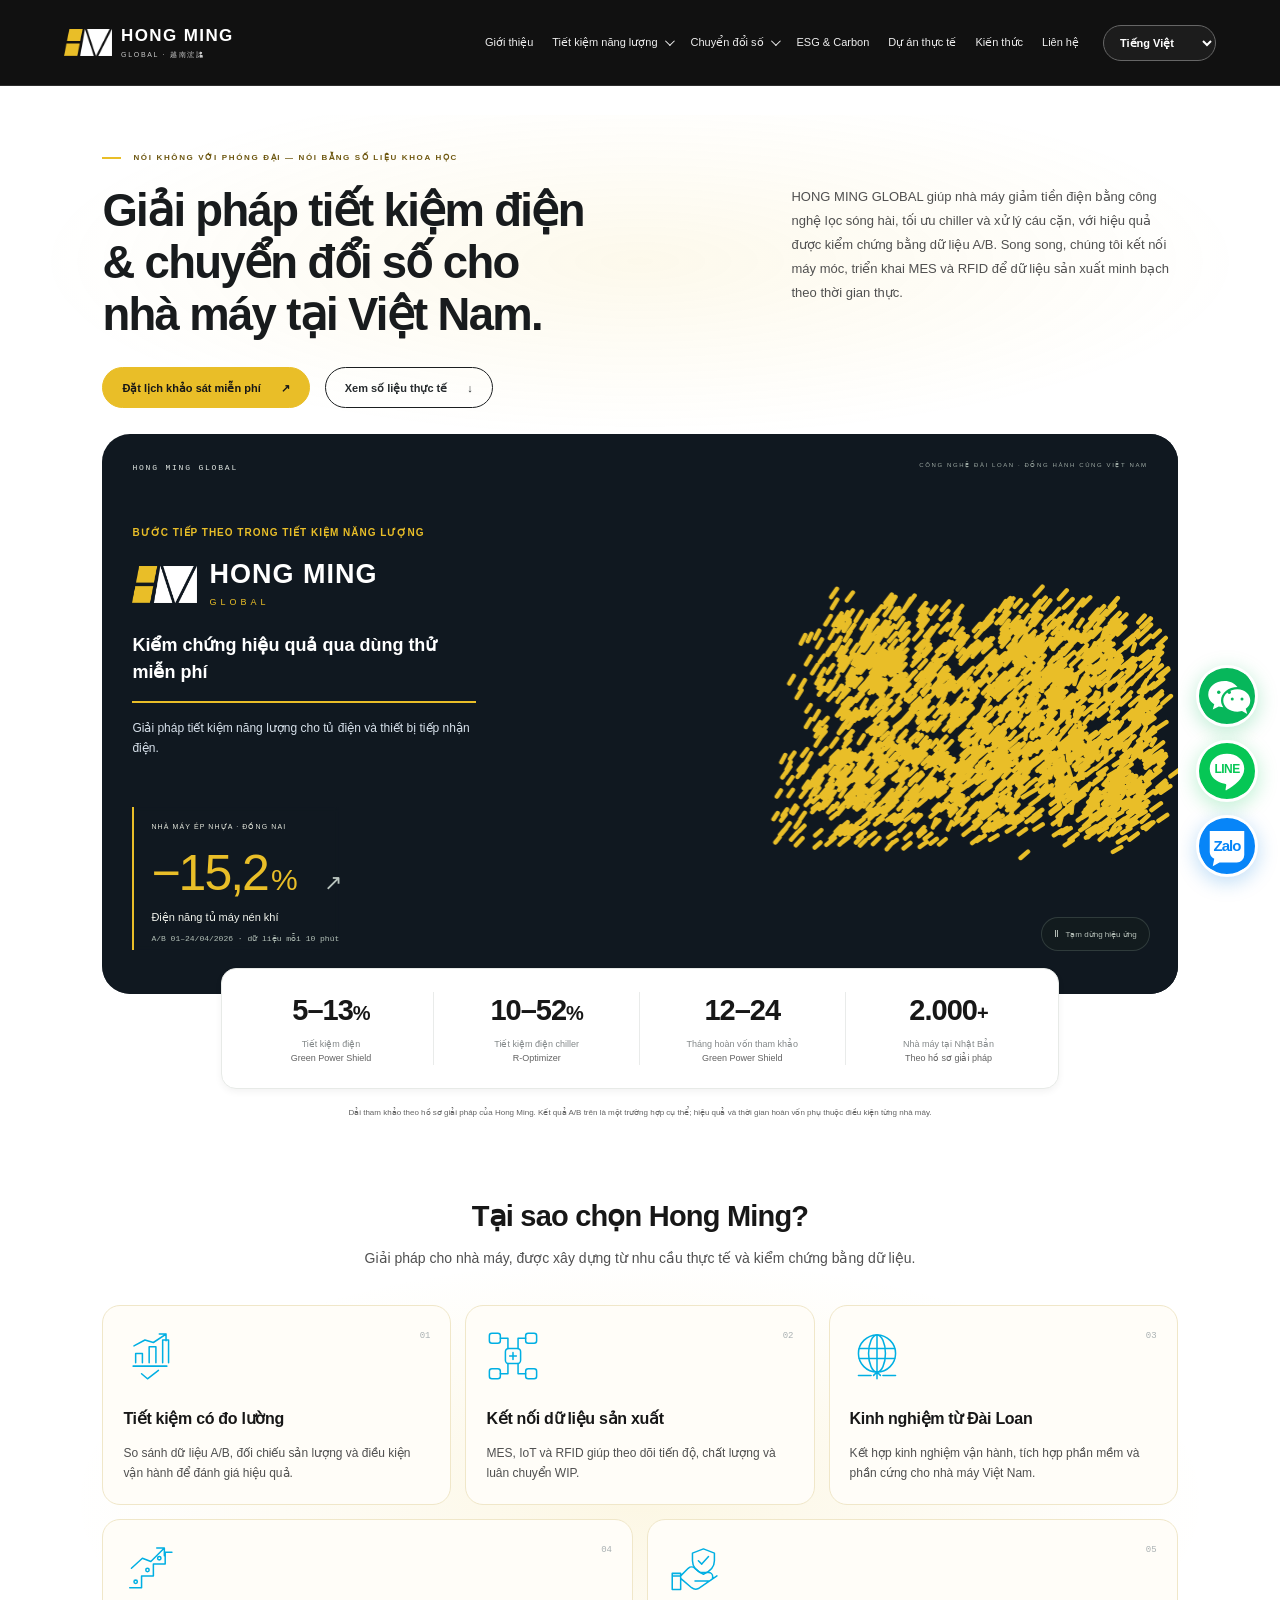
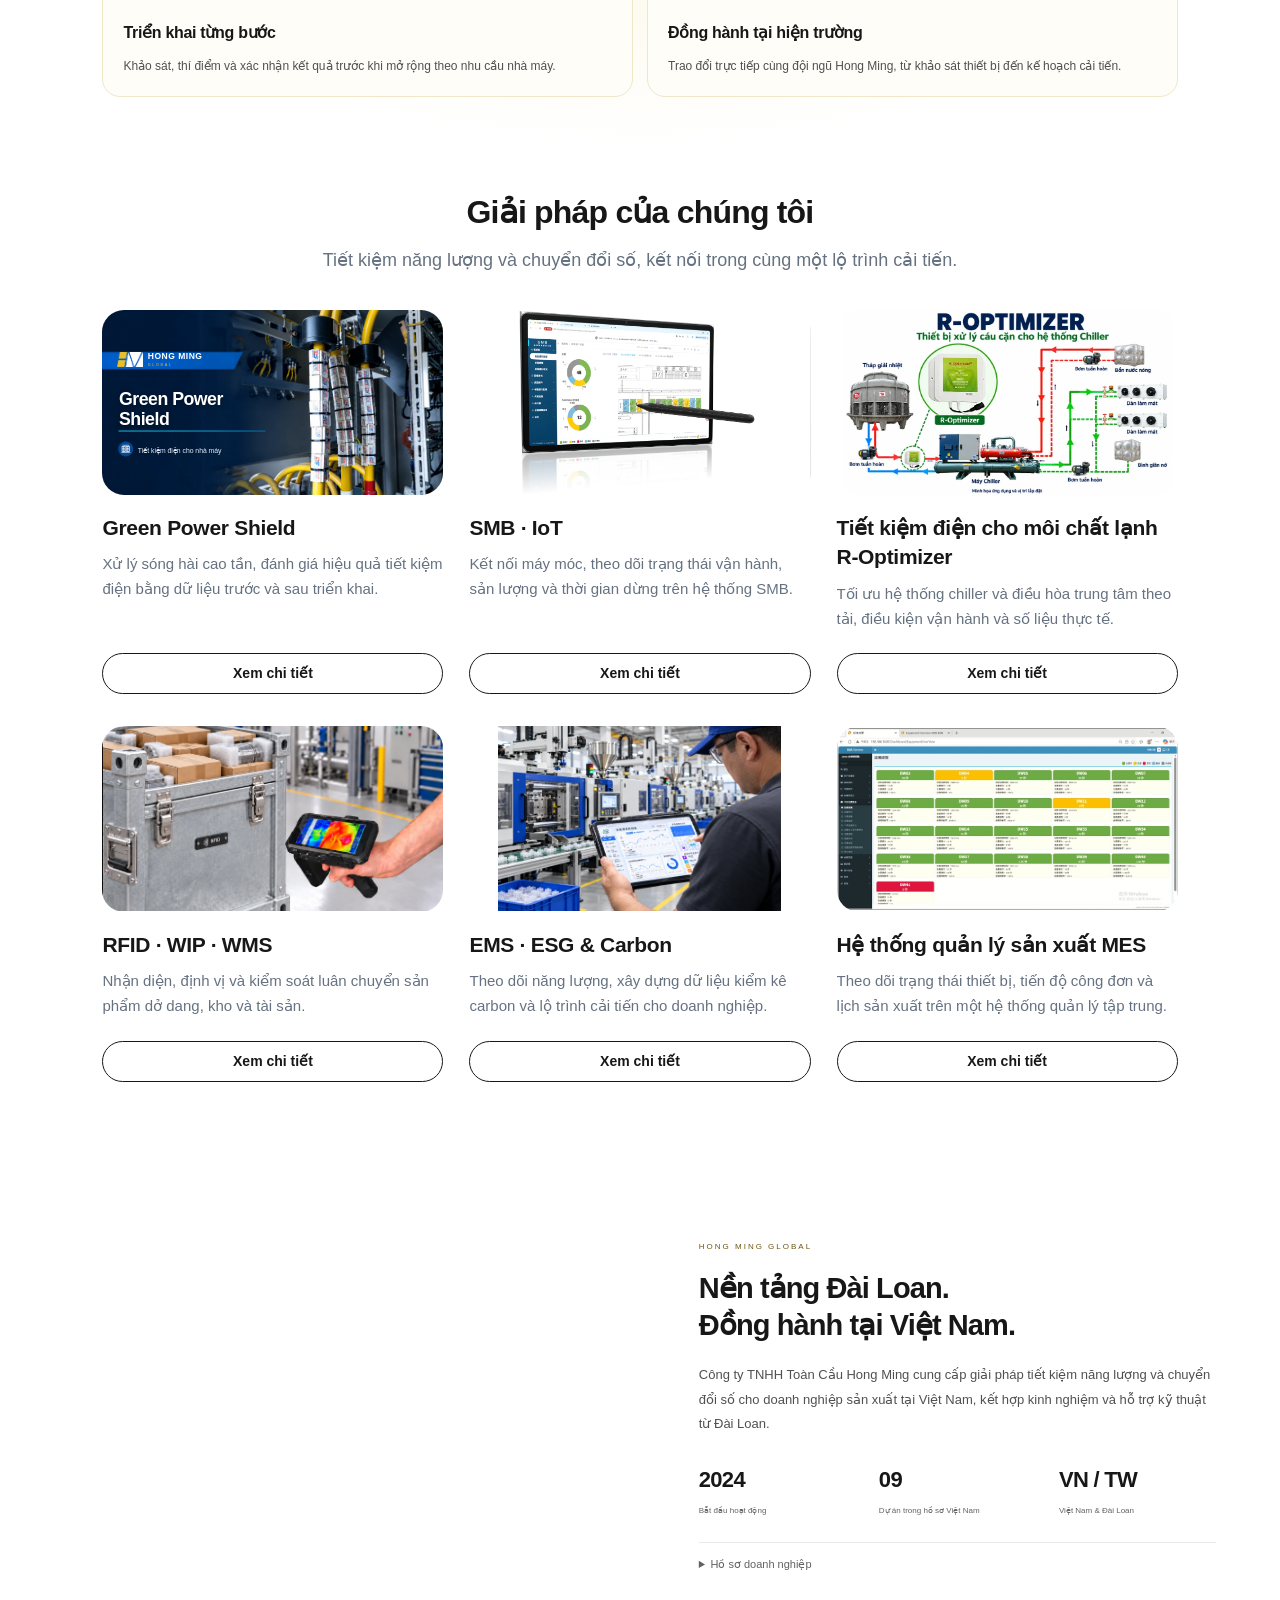
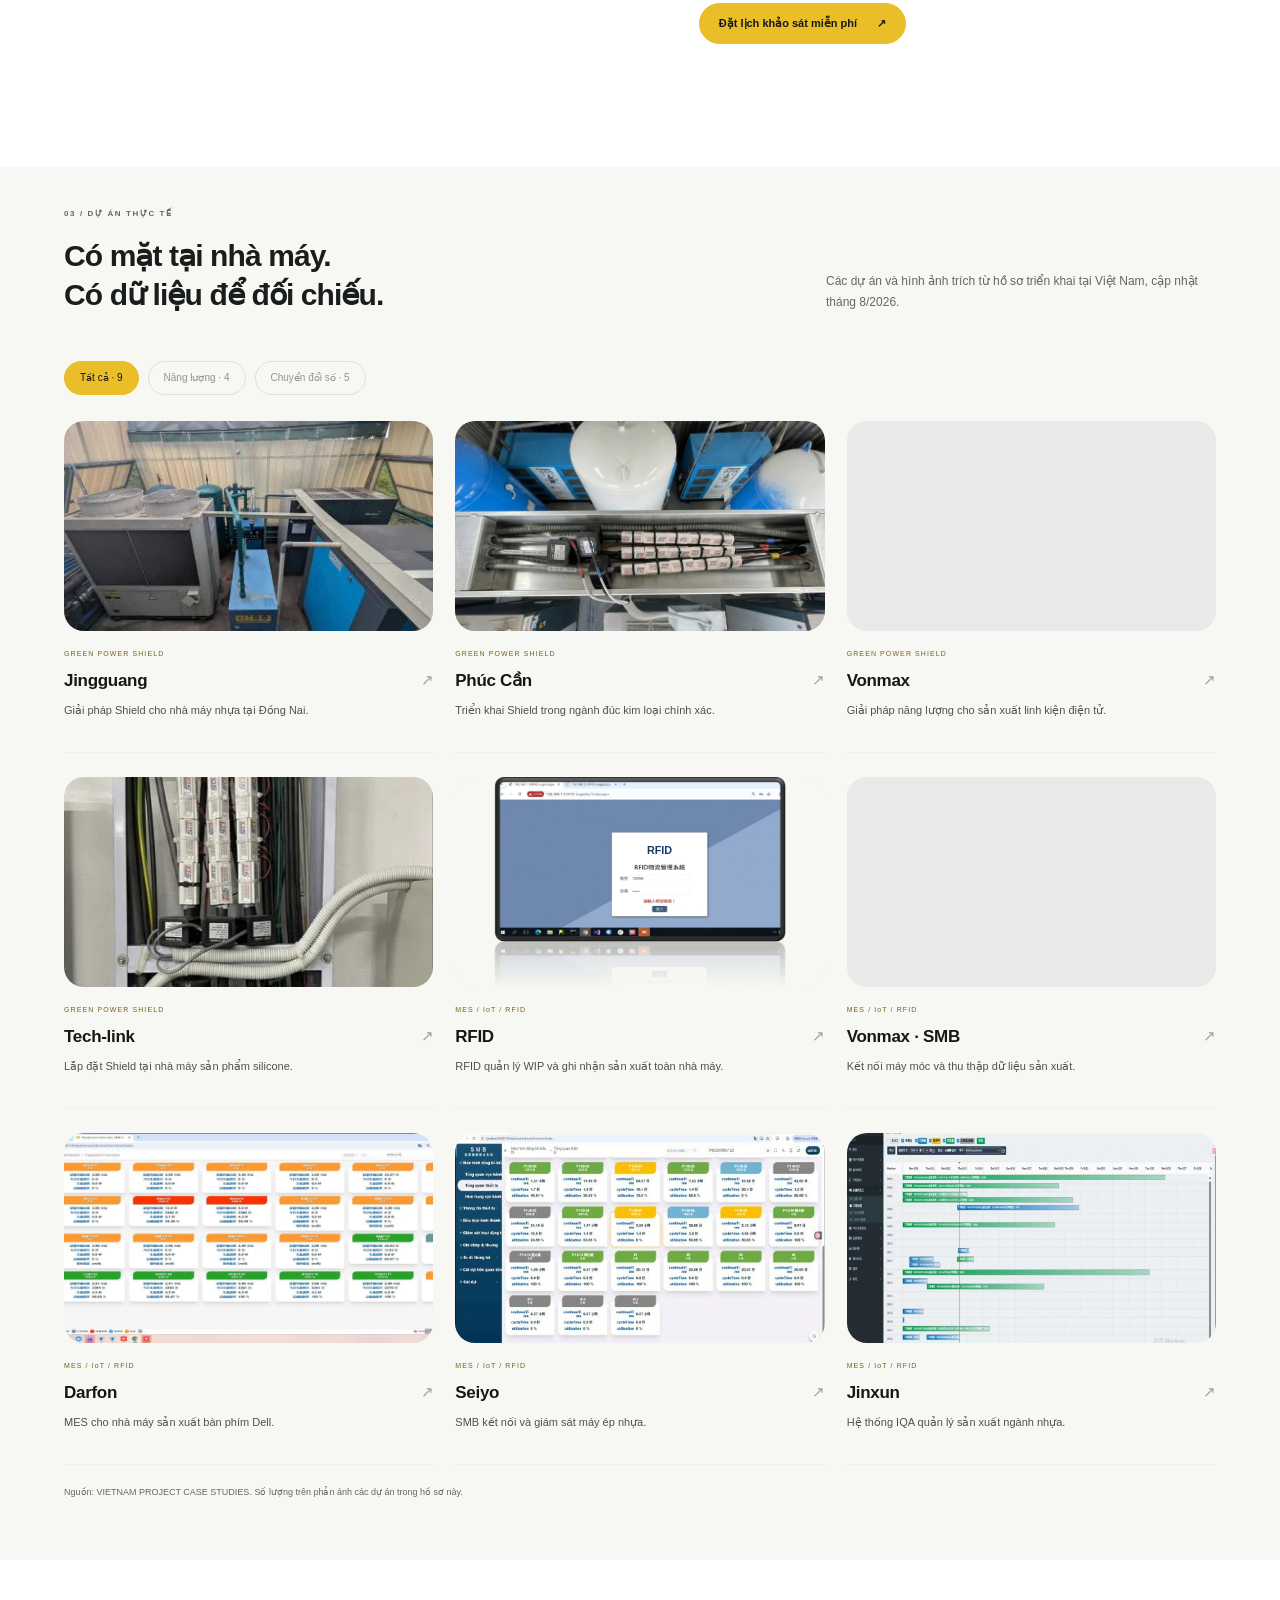
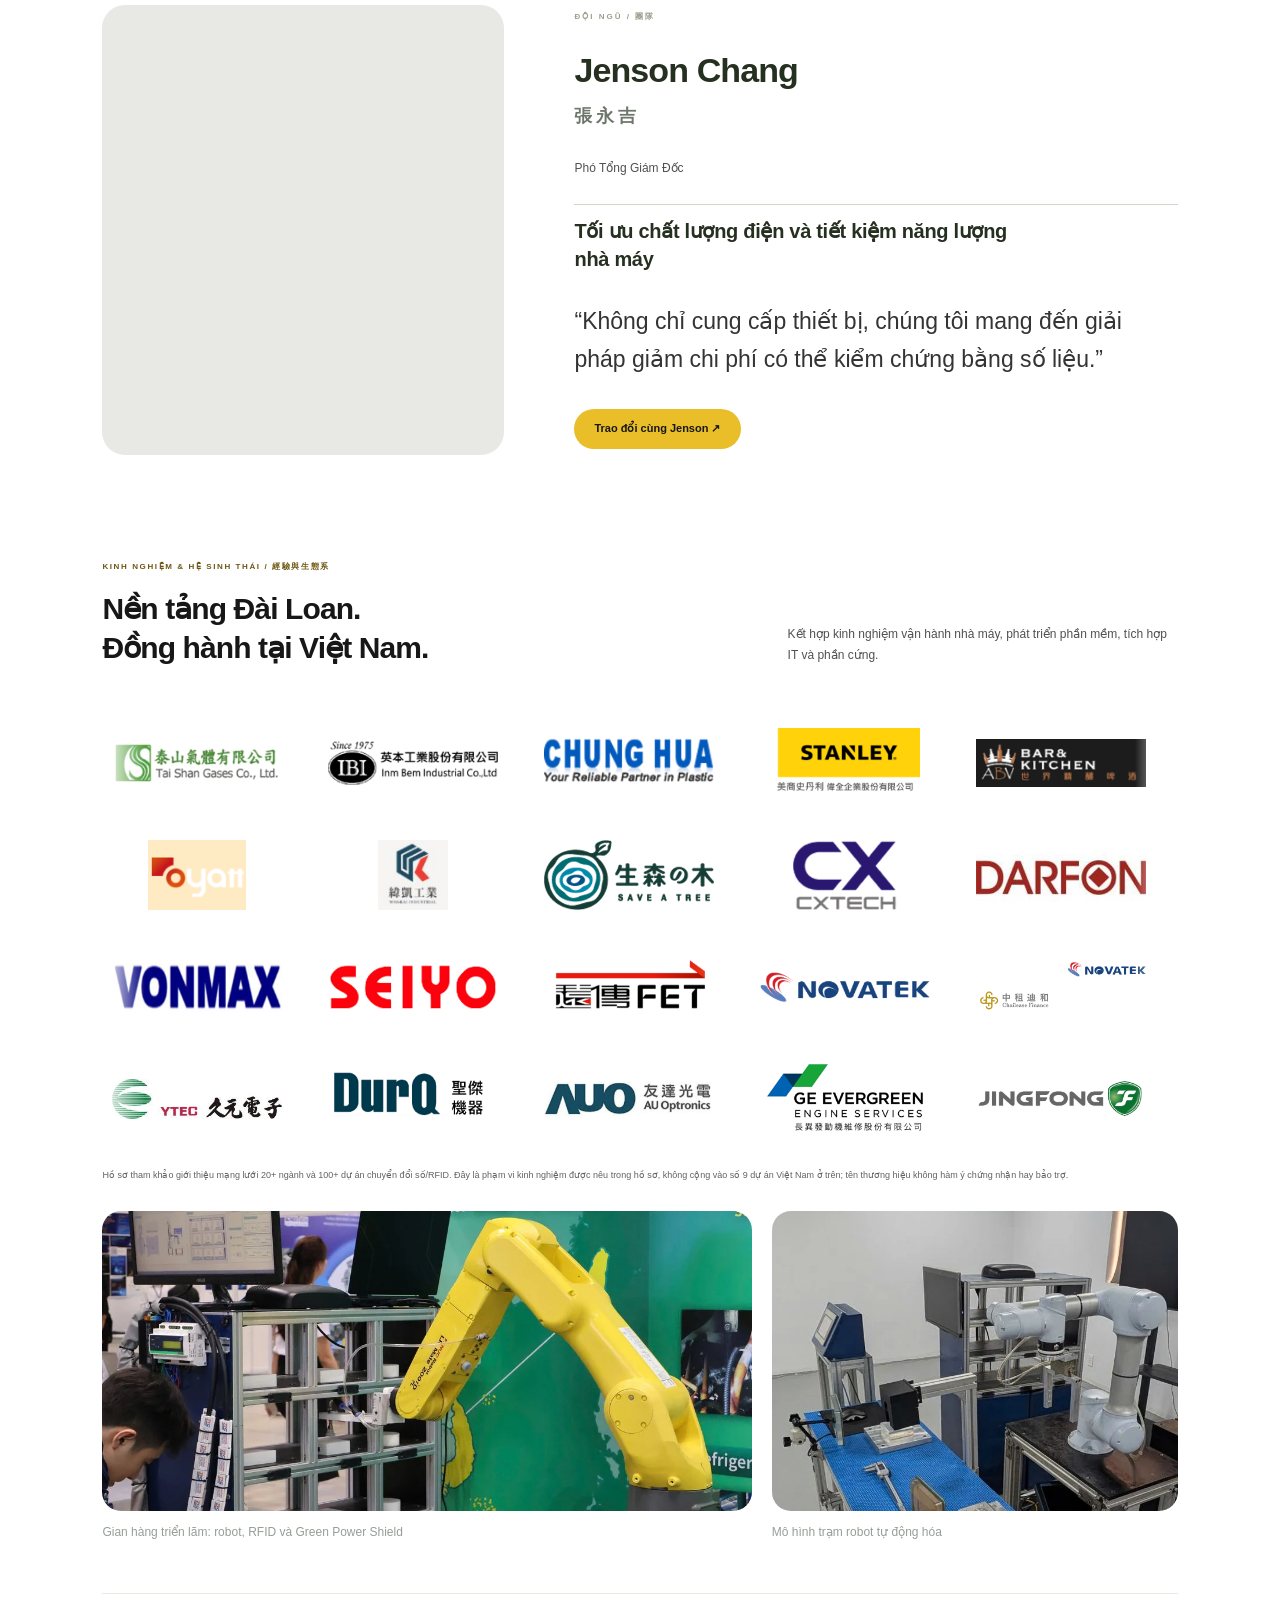
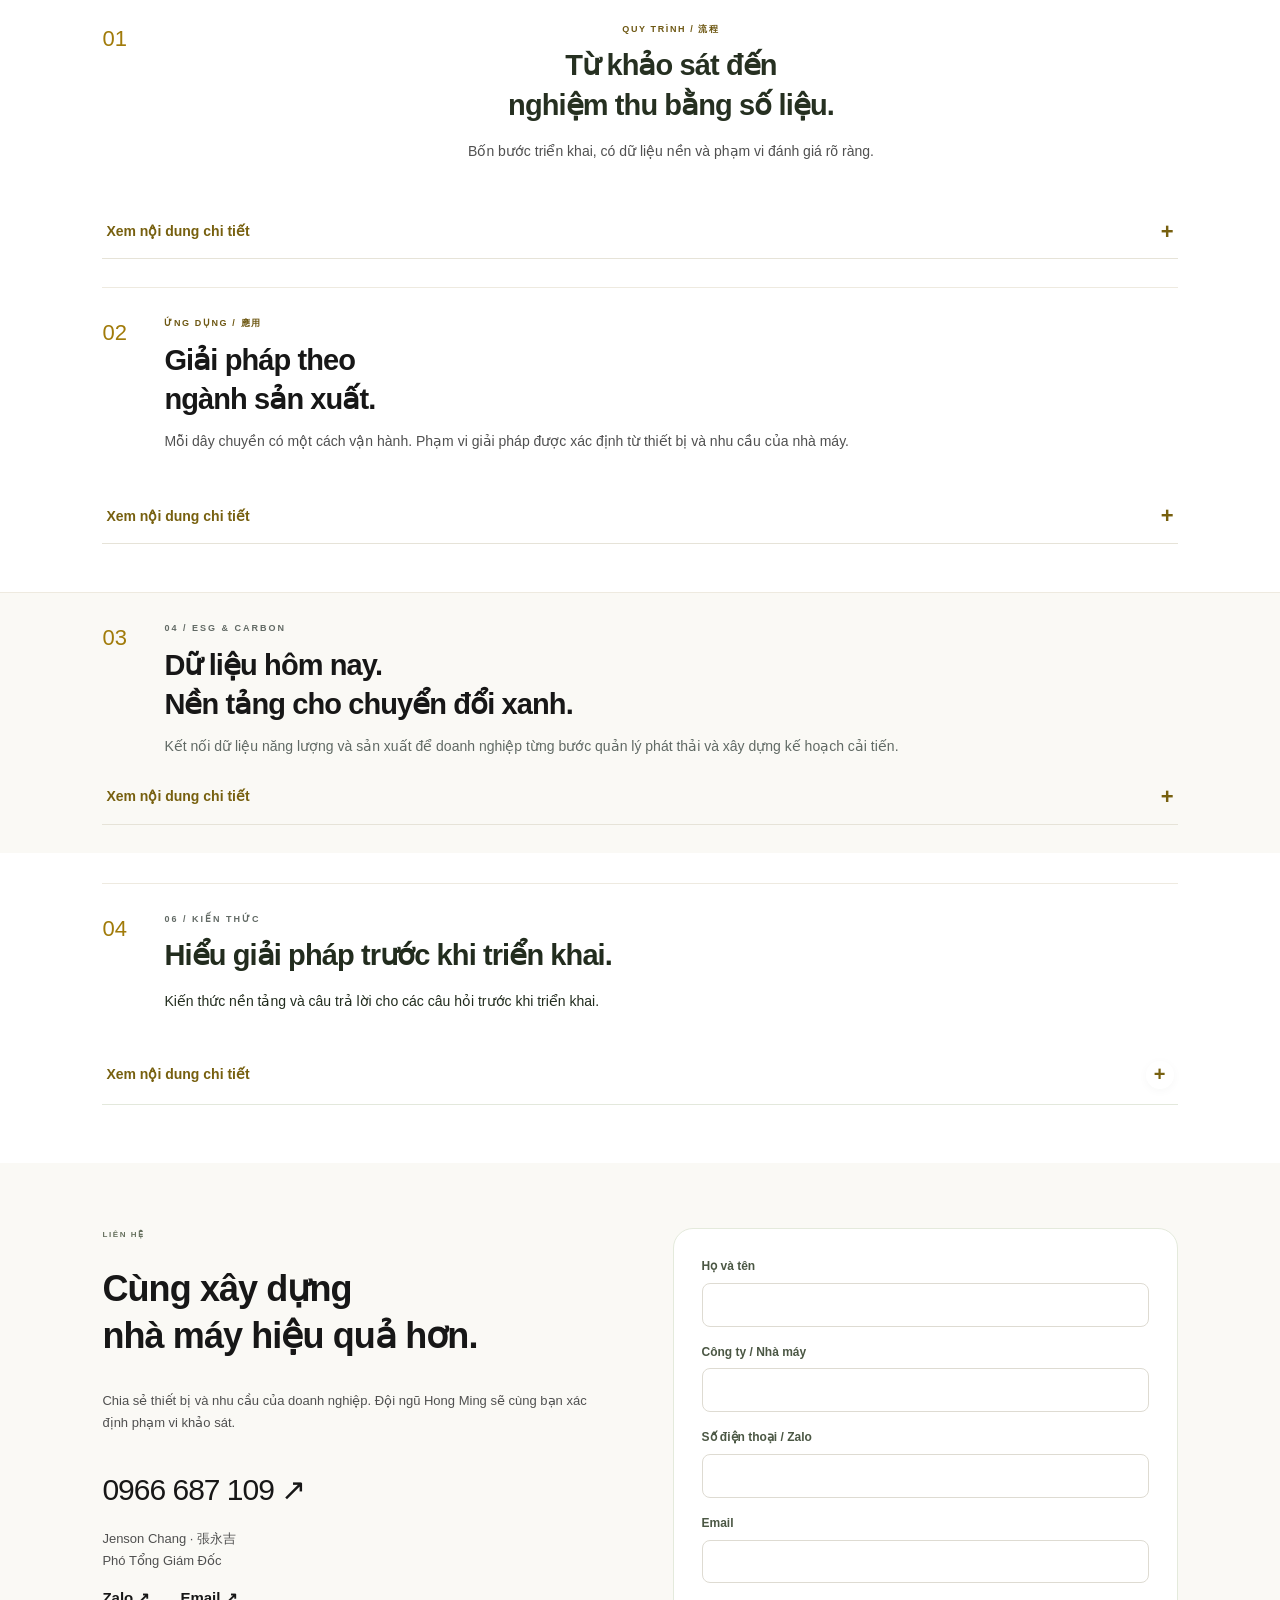
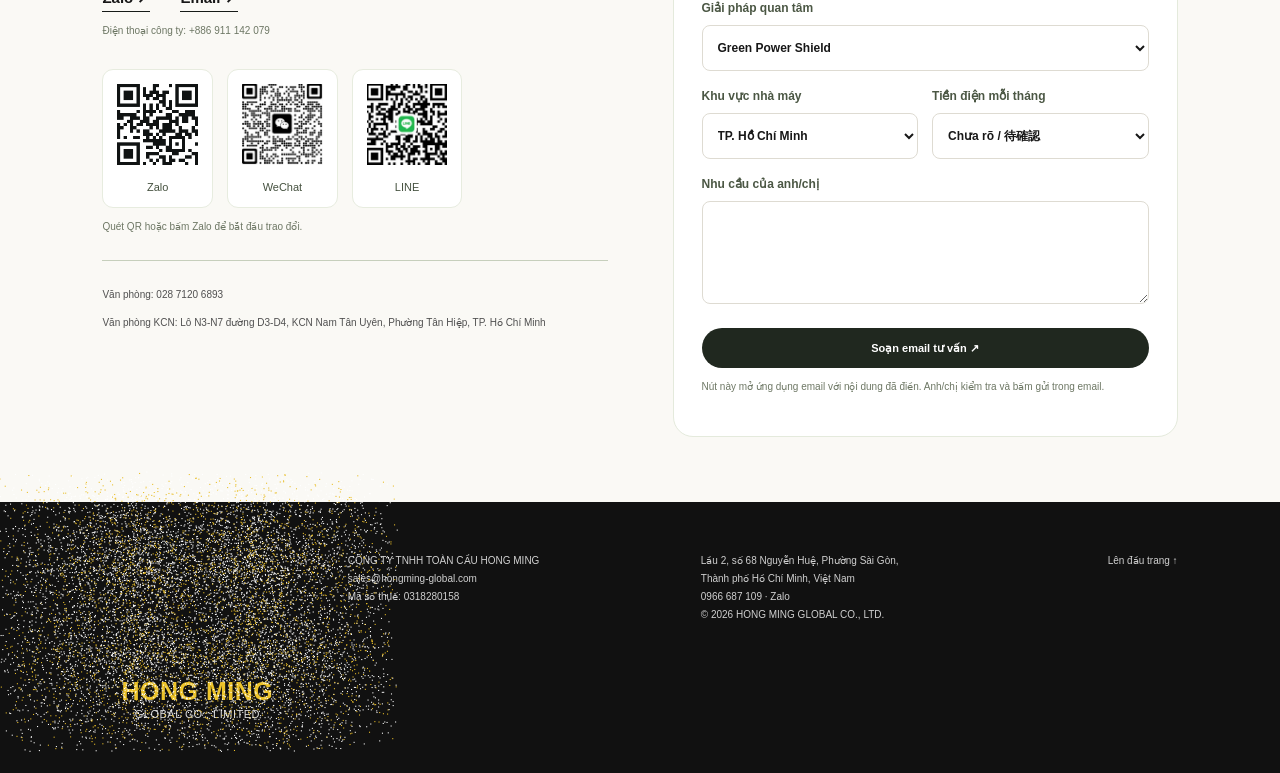
==== commit 75f5d4d1: "Remove unwanted MES images from service card and shared gallery" ====
--- a/index.html
+++ b/index.html
@@ -1,6 +1,6 @@
 <!DOCTYPE html><html lang="vi" translate="no" class="notranslate"><head><script src="motion-defaults-v86.js?v=86" defer></script><meta name="google" content="notranslate"><meta charset="utf-8"><meta content="width=device-width,initial-scale=1" name="viewport"><meta content="HONG MING GLOBAL — Giải pháp tiết kiệm năng lượng, MES, IoT và RFID cho nhà máy tại Việt Nam." name="description"><title>HONG MING GLOBAL | Tiết kiệm năng lượng &amp; Chuyển đổi số</title><link rel="stylesheet" href="shared-v84.css?v=86"><link rel="stylesheet" href="index-v84.css?v=86"><meta content="#111314" name="theme-color"><link href="assets__favicon.png" rel="icon"><meta content="HONG MING GLOBAL | Giải pháp nhà máy" property="og:title"><meta content="Tiết kiệm năng lượng, MES, RFID và chuyển đổi xanh cho nhà máy tại Việt Nam." property="og:description"><meta content="website" property="og:type"><meta content="https://lamsung632-collab.github.io/hongmingglobal/" property="og:url"><meta content="https://lamsung632-collab.github.io/hongmingglobal/assets__mes__mes-overview-factory.webp?v=mes" property="og:image"><script type="application/ld+json">{"@context": "https://schema.org", "@type": "Organization", "name": "CÔNG TY TNHH TOÀN CẦU HONG MING", "alternateName": ["HONG MING GLOBAL COMPANY LIMITED", "HONG MING GLOBAL CO., LTD."], "url": "https://lamsung632-collab.github.io/hongmingglobal", "logo": "https://lamsung632-collab.github.io/hongmingglobal/assets/photo-22.png", "taxID": "0318280158", "foundingDate": "2024-01-24", "telephone": "+886911142079", "email": "sales@hongming-global.com", "address": {"@type": "PostalAddress", "streetAddress": "Lầu 2, số 68 Nguyễn Huệ", "addressLocality": "Phường Sài Gòn, Thành phố Hồ Chí Minh", "addressCountry": "VN"}, "contactPoint": {"@type": "ContactPoint", "telephone": "+84966687109", "contactType": "sales", "availableLanguage": ["Vietnamese", "Chinese"]}, "sameAs": ["https://zalo.me/0966687109"]}</script><link href="https://lamsung632-collab.github.io/hongmingglobal/" rel="canonical"><meta property="og:image:alt" content="Hệ thống MES giám sát sản xuất tại nhà máy"><meta property="og:image:width" content="653"><meta property="og:image:height" content="623"><meta property="og:image:type" content="image/webp"><link rel="stylesheet" href="responsive-v85.css?v=86"><link rel="stylesheet" href="footer-logo-v92.css"></head><body>
 <header class="home-header"><a aria-label="Hong Ming Global" class="brand" href="#home"><span class="brand-mark" aria-hidden="true"><img src="assets__hm-mark-original.png" width="944" height="533" alt="" decoding="async" draggable="false"></span><span class="brand-wordmark"><b>HONG MING</b><small>GLOBAL · 越南浤詺</small></span></a><button aria-expanded="false" aria-label="Mở menu" class="menu">☰</button><nav aria-label="Điều hướng chính"><a href="about.html" data-t="about">Giới thiệu</a><details class="nav-group"><summary data-t="energy">Tiết kiệm năng lượng</summary><div class="nav-panel"><a href="#services">Green Power Shield</a><a href="#services">R-Optimizer · Water Scale Go</a><a href="ems.html">EMS</a></div></details><details class="nav-group"><summary data-t="digital">Chuyển đổi số</summary><div class="nav-panel"><a href="smb.html">SMB · IoT</a><a href="mes.html">MES</a><a href="rfid.html">RFID · WIP · WMS</a></div></details><a href="#esg">ESG &amp; Carbon</a><a data-t="projects" href="#projects">Dự án thực tế</a><a data-t="knowledge" href="#knowledge">Kiến thức</a><a data-t="contact" href="#contact">Liên hệ</a></nav><label class="language-label"><span class="sr-only">Language / Ngôn ngữ / 語言</span><select aria-label="Language / Ngôn ngữ / 語言" class="language notranslate" translate="no" id="lang"><option value="vi" lang="vi" translate="no">Tiếng Việt</option><option value="zh" lang="zh-Hant" translate="no">繁體中文</option><option value="en" lang="en" translate="no">English</option></select></label><a class="header-survey" href="#contact" data-t="shortsurvey">Đặt lịch khảo sát ↗</a></header>
-<a class="skip-link" href="#home" data-t="skipnav">Bỏ qua menu / 跳至內容</a><main><section class="home-intro" id="home"><div class="home-container"><p class="home-kicker" data-t="homekicker">NÓI KHÔNG VỚI PHÓNG ĐẠI — NÓI BẰNG SỐ LIỆU KHOA HỌC</p><div class="home-heading"><h1 data-t="homeheadline">Giải pháp tiết kiệm điện<br class="desktop-break"> &amp; chuyển đổi số cho<br class="desktop-break"> nhà máy tại Việt Nam.</h1><div class="home-description"><p data-t="homedescription">HONG MING GLOBAL giúp nhà máy giảm tiền điện bằng công nghệ lọc sóng hài, tối ưu chiller và xử lý cáu cặn, với hiệu quả được kiểm chứng bằng dữ liệu A/B. Song song, chúng tôi kết nối máy móc, triển khai MES và RFID để dữ liệu sản xuất minh bạch theo thời gian thực.</p></div></div><div class="home-actions"><a class="home-primary" href="#contact" data-t="homesurvey">Đặt lịch khảo sát miễn phí <span aria-hidden="true">↗</span></a><a class="home-secondary" href="green-power-shield.html#results" data-t="homeresults">Xem số liệu thực tế <span aria-hidden="true">↓</span></a></div><div class="brand-stage" id="brand-stage"><canvas id="particles" aria-hidden="true"></canvas><div class="product-banner-copy"><p class="product-banner-kicker" data-t="bannerstep">BƯỚC TIẾP THEO TRONG TIẾT KIỆM NĂNG LƯỢNG</p><div class="banner-hong-ming" role="img" aria-label="Hong Ming Global"><img src="assets__hm-mark-original.png" width="944" height="533" alt="" decoding="async" draggable="false"><span>HONG MING<small>GLOBAL</small></span></div><p class="product-banner-trial" data-t="bannertrial">Kiểm chứng hiệu quả qua dùng thử miễn phí</p><p class="product-banner-scope" data-t="bannerscope">Giải pháp tiết kiệm năng lượng cho tủ điện và thiết bị tiếp nhận điện.</p></div><div class="stage-top"><span>HONG MING GLOBAL</span><span data-t="homebridge">CÔNG NGHỆ ĐÀI LOAN · ĐỒNG HÀNH CÙNG VIỆT NAM</span></div><div class="stage-bottom"><a class="home-proof" href="green-power-shield.html#results"><span class="proof-label" data-t="homeprooflabel">NHÀ MÁY ÉP NHỰA · ĐỒNG NAI</span><div class="proof-number">−15,2<span>%</span><span class="proof-arrow" aria-hidden="true">↗</span></div><p data-t="homeproofdesc">Điện năng tủ máy nén khí</p><small data-t="homeproofdate">A/B 01–24/04/2026 · dữ liệu mỗi 10 phút</small></a></div><div id="heroStage" class="original-logo-stage" role="img" aria-label="HONG MING GLOBAL"><img class="original-logo-fallback" src="assets__hm-mark-original.png" width="944" height="533" alt="" decoding="async" draggable="false"></div><div class="motion-controls"><button id="motion-toggle" type="button" aria-pressed="false"><span class="motion-icon" aria-hidden="true">Ⅱ</span><span data-t="homemotion">Tạm dừng hiệu ứng</span></button></div></div><div class="home-stats"><div><strong>5–13<span>%</span></strong><p data-t="homestatshield">Tiết kiệm điện<br><b>Green Power Shield</b></p></div><div><strong>10–52<span>%</span></strong><p data-t="homestatropt">Tiết kiệm điện chiller<br><b>R-Optimizer</b></p></div><div><strong>12–24</strong><p data-t="homestatpayback">Tháng hoàn vốn tham khảo<br><b>Green Power Shield</b></p></div><div><strong>2.000<span>+</span></strong><p data-t="homestatjapan">Nhà máy tại Nhật Bản<br><b>Theo hồ sơ giải pháp</b></p></div></div><p class="home-source" data-t="homestatsource">Dải tham khảo theo hồ sơ giải pháp của Hong Ming. Kết quả A/B trên là một trường hợp cụ thể; hiệu quả và thời gian hoàn vốn phụ thuộc điều kiện từng nhà máy.</p></div></section><section class="fine-benefits fine-wrap"><div class="services-heading"><h2 data-t="whytitle">Tại sao chọn Hong Ming?</h2><p data-t="whylead">Giải pháp cho nhà máy, được xây dựng từ nhu cầu thực tế và kiểm chứng bằng dữ liệu.</p></div><div class="benefits-grid"><article class="benefit-card"><span class="benefit-icon" aria-hidden="true"><svg xmlns="http://www.w3.org/2000/svg" viewbox="0 0 64 64" width="54" height="54" fill="none" stroke="currentColor" stroke-width="1.8" stroke-linecap="round" stroke-linejoin="round"><path d="M12 44h40M15 40V29h8v11m8 0V21h8v19m8 0V13h7v27M13 20l13-7 10 3L51 6m-8 0h8v8"></path><path d="m22 53 7 6 13-10"></path></svg></span><span class="benefit-index">01</span><h3 data-t="whyh0">Tiết kiệm có đo lường</h3><p data-t="whyb0">So sánh dữ liệu A/B, đối chiếu sản lượng và điều kiện vận hành để đánh giá hiệu quả.</p></article><article class="benefit-card"><span class="benefit-icon" aria-hidden="true"><svg xmlns="http://www.w3.org/2000/svg" viewbox="0 0 64 64" width="54" height="54" fill="none" stroke="currentColor" stroke-width="1.8" stroke-linecap="round" stroke-linejoin="round"><rect x="23" y="23" width="18" height="18" rx="4"></rect><rect x="4" y="5" width="13" height="12" rx="3"></rect><rect x="47" y="5" width="13" height="12" rx="3"></rect><rect x="4" y="47" width="13" height="12" rx="3"></rect><rect x="47" y="47" width="13" height="12" rx="3"></rect><path d="M17 11h9v12m21-12h-9v12M17 53h9V41m21 12h-9V41M28 32h8m-4-4v8"></path></svg></span><span class="benefit-index">02</span><h3 data-t="whyh1">Kết nối dữ liệu sản xuất</h3><p data-t="whyb1">MES, IoT và RFID giúp theo dõi tiến độ, chất lượng và luân chuyển WIP.</p></article><article class="benefit-card"><span class="benefit-icon" aria-hidden="true"><svg xmlns="http://www.w3.org/2000/svg" viewbox="0 0 64 64" width="54" height="54" fill="none" stroke="currentColor" stroke-width="1.8" stroke-linecap="round" stroke-linejoin="round"><circle cx="32" cy="29" r="22"></circle><ellipse cx="32" cy="29" rx="10" ry="22"></ellipse><path d="M11 23h42M11 35h42M32 7v44M10 55h15m14 0h15M28 55l4-4 4 4m-4 4v-8"></path></svg></span><span class="benefit-index">03</span><h3 data-t="whyh2">Kinh nghiệm từ Đài Loan</h3><p data-t="whyb2">Kết hợp kinh nghiệm vận hành, tích hợp phần mềm và phần cứng cho nhà máy Việt Nam.</p></article><article class="benefit-card"><span class="benefit-icon" aria-hidden="true"><svg xmlns="http://www.w3.org/2000/svg" viewbox="0 0 64 64" width="54" height="54" fill="none" stroke="currentColor" stroke-width="1.8" stroke-linecap="round" stroke-linejoin="round"><path d="M8 53h14V39h14V25h14V11h8M10 30l13-12 10 4L49 6m-9 0h9v9"></path><circle cx="15" cy="46" r="2"></circle><circle cx="29" cy="32" r="2"></circle><circle cx="43" cy="18" r="2"></circle></svg></span><span class="benefit-index">04</span><h3 data-t="whyh3">Triển khai từng bước</h3><p data-t="whyb3">Khảo sát, thí điểm và xác nhận kết quả trước khi mở rộng theo nhu cầu nhà máy.</p></article><article class="benefit-card"><span class="benefit-icon" aria-hidden="true"><svg xmlns="http://www.w3.org/2000/svg" viewbox="0 0 64 64" width="54" height="54" fill="none" stroke="currentColor" stroke-width="1.8" stroke-linecap="round" stroke-linejoin="round"><path d="M5 39h10l9-9a6 6 0 0 1 8 0l6 5h10a5 5 0 0 1 0 10H32m-17-3 13 11a8 8 0 0 0 8 1l22-15M5 36v19h10V36Z"></path><path d="M42 7 55 12v9c0 8-6 13-13 16-7-3-13-8-13-16v-9Zm-6 14 4 4 8-9"></path></svg></span><span class="benefit-index">05</span><h3 data-t="whyh4">Đồng hành tại hiện trường</h3><p data-t="whyb4">Trao đổi trực tiếp cùng đội ngũ Hong Ming, từ khảo sát thiết bị đến kế hoạch cải tiến.</p></article></div></section><section class="fine-services fine-wrap" id="services"><div class="services-heading"><h2 data-t="servicestitle">Giải pháp của chúng tôi</h2><p data-t="serviceslead">Tiết kiệm năng lượng và chuyển đổi số, kết nối trong cùng một lộ trình cải tiến.</p></div><div class="service-rail services-grid" aria-label="Solutions"><a class="service-card" href="green-power-shield.html"><div class="service-image service-branded-image"><img src="assets__green-power-shield-landscape.webp" alt="Green Power Shield installation at a factory" loading="lazy" width="1672" height="941" decoding="async" draggable="false"><div class="service-photo-brand" aria-label="Hong Ming Global"><img src="assets__hm-mark-original.png" width="944" height="533" alt="" decoding="async" draggable="false"><span>HONG MING<small>GLOBAL</small></span></div><div class="service-photo-title">Green Power<br>Shield</div><span class="service-photo-caption" data-t="shieldimagecaption">Tiết kiệm điện cho nhà máy</span></div><h3>Green Power Shield</h3><p data-t="serviceb0">Xử lý sóng hài cao tần, đánh giá hiệu quả tiết kiệm điện bằng dữ liệu trước và sau triển khai.</p><span class="service-detail-button">Xem chi tiết</span></a><article class="service-card" id="solution-mes"><div class="service-image mes-slideshow"><a class="mes-slides" href="smb.html" aria-label="SMB · IoT"><img class="is-active" src="assets__mes-iot-tablet-new-covered.svg" alt="SMB · IoT — 1" width="888" height="683" loading="lazy" decoding="async" draggable="false"><img src="assets__mes-iot-equipment.webp" alt="SMB · IoT — 2" width="1200" height="639" loading="lazy" aria-hidden="true" decoding="async" draggable="false"><img src="assets__mes-iot-factory-covered.svg" alt="SMB · IoT — 3" width="1200" height="646" loading="lazy" aria-hidden="true" decoding="async" draggable="false"></a><div class="mes-dots"><button type="button" data-mes-slide="0" aria-pressed="true">1</button><button type="button" data-mes-slide="1" aria-pressed="false">2</button><button type="button" data-mes-slide="2" aria-pressed="false">3</button><button id="service-autoplay" type="button" aria-pressed="true" class="mes-pause">Ⅱ <span>Tạm dừng</span></button></div></div><h3><a href="smb.html" style="display: flex; justify-content: space-between; width: 100%; align-items: start; color: inherit;">SMB · IoT</a></h3><p data-t="serviceb3">Kết nối máy móc, theo dõi trạng thái vận hành, sản lượng và thời gian dừng trên hệ thống SMB.</p><a class="service-detail-button" href="smb.html">Xem chi tiết</a></article><a class="service-card" href="r-optimizer.html" id="solution-ropt"><div class="service-image mes-slideshow"><span class="mes-slides"><img src="assets__ropt-slide-1.webp" alt="R-Optimizer — 1" class="is-active" width="976" height="549" decoding="async" loading="lazy" draggable="false"><img src="assets__ropt-slide-2.webp" alt="R-Optimizer — 2" width="673" height="475" decoding="async" loading="lazy" draggable="false"><img src="assets__ropt-slide-3.webp" alt="R-Optimizer — 3" width="576" height="468" decoding="async" loading="lazy" draggable="false"><img src="assets__ropt-slide-4.webp" alt="R-Optimizer — 4" width="637" height="370" decoding="async" loading="lazy" draggable="false"></span></div><h3 data-t="serviceropttitle">Tiết kiệm điện cho môi chất lạnh R-Optimizer</h3><p data-t="serviceb1">Tối ưu hệ thống chiller và điều hòa trung tâm theo tải, điều kiện vận hành và số liệu thực tế.</p><span class="service-detail-button">Xem chi tiết</span></a><a class="service-card" href="rfid.html" id="solution-rfid"><div class="service-image mes-slideshow"><span class="mes-slides"><img src="assets__rfid-slide-1.webp" alt="RFID · WIP · WMS — 1" class="is-active" width="1400" height="989" decoding="async" loading="lazy" draggable="false"><img src="assets__rfid-slide-2.webp" alt="RFID · WIP · WMS — 2" width="845" height="420" decoding="async" loading="lazy" draggable="false"><img src="assets__rfid-slide-3-rfid.svg" alt="RFID · WIP · WMS — 3" width="535" height="296" decoding="async" loading="lazy" draggable="false"><img src="assets__rfid-slide-4-rfid.svg" alt="RFID · WIP · WMS — 4" width="527" height="304" decoding="async" loading="lazy" draggable="false"></span></div><h3>RFID · WIP · WMS</h3><p data-t="serviceb4">Nhận diện, định vị và kiểm soát luân chuyển sản phẩm dở dang, kho và tài sản.</p><span class="service-detail-button">Xem chi tiết</span></a><a class="service-card" href="ems.html" id="solution-ems"><div class="service-image mes-slideshow"><span class="mes-slides"><img src="assets__ems__slide-1.webp" alt="EMS — 1" loading="lazy" decoding="async" class="is-active" draggable="false"><img src="assets__ems__slide-2.webp" alt="EMS — 2" loading="lazy" decoding="async" draggable="false"><img src="assets__ems__slide-3.webp" alt="EMS — 3" loading="lazy" decoding="async" draggable="false"></span></div><h3>EMS · ESG &amp; Carbon</h3><p data-t="serviceb5">Theo dõi năng lượng, xây dựng dữ liệu kiểm kê carbon và lộ trình cải tiến cho doanh nghiệp.</p><span class="service-detail-button">Xem chi tiết</span></a><a class="service-card" href="mes.html" id="solution-mes-production"><div class="service-image mes-slideshow"><span class="mes-slides"><img src="assets__mes__production-slide-1-covered.svg" alt="MES production management — 1" loading="lazy" decoding="async" class="is-active" draggable="false"><img src="assets__mes__production-slide-2.webp" alt="MES production management — 2" loading="lazy" decoding="async" draggable="false"><img src="assets__mes__production-slide-3.webp" alt="MES production management — 3" loading="lazy" decoding="async" draggable="false"><img src="assets__mes__production-slide-4.webp" alt="MES production management — 4" loading="lazy" decoding="async" draggable="false"></span></div><h3 data-t="servicemesproductiontitle">Hệ thống quản lý sản xuất MES</h3><p data-t="servicemesproductionbody">Theo dõi trạng thái thiết bị, tiến độ công đơn và lịch sản xuất trên một hệ thống quản lý tập trung.</p><span class="service-detail-button">Xem chi tiết</span></a></div></section><section id="about" class="fine-about fine-wrap"><div class="about-gallery" aria-label="Actual Hong Ming project images"><div class="gallery-column"><div class="gallery-track" style="--gallery-duration:127.5s"><div class="gallery-sequence"><img src="assets__gallery-thumbs__0.webp" alt="Green Power Shield installation at a factory" loading="lazy" decoding="async" width="1672" height="941" draggable="false" fetchpriority="low"><img src="assets__gallery-thumbs__1-covered.svg" alt="Jingguang — A/B" loading="lazy" decoding="async" width="2200" height="1054" draggable="false" fetchpriority="low"><img src="assets__gallery-thumbs__2.webp" alt="Tech-Link Silicones — Green Power Shield" loading="lazy" decoding="async" width="2200" height="1238" draggable="false" fetchpriority="low"><img src="assets__gallery-thumbs__3-covered.svg" alt="Phúc Cần — A/B" loading="lazy" decoding="async" width="1648" height="1052" draggable="false" fetchpriority="low"><img src="assets__gallery-thumbs__4-covered.svg" alt="SMB factory layout dashboard" loading="lazy" decoding="async" width="1600" height="862" draggable="false" fetchpriority="low"><img src="assets__gallery-thumbs__5.webp" alt="Seiyo injection-moulding production" loading="lazy" decoding="async" width="1365" height="784" draggable="false" fetchpriority="low"><img src="assets__gallery-thumbs__6.webp" alt="Refrigeration cycle and chiller components" loading="lazy" decoding="async" width="1300" height="1209" draggable="false" fetchpriority="low"><img src="assets__gallery-thumbs__7.webp" alt="R-Optimizer — installation 10" loading="lazy" decoding="async" width="215" height="265" draggable="false" fetchpriority="low"><img src="assets__gallery-thumbs__8.webp" alt="R-Optimizer — installation 17" loading="lazy" decoding="async" width="801" height="1026" draggable="false" fetchpriority="low"><img src="assets__gallery-thumbs__9.webp" alt="Hong Ming project detail" loading="lazy" decoding="async" width="501" height="312" draggable="false" fetchpriority="low"><img src="assets__gallery-thumbs__10.webp" alt="RFID container illustration" loading="lazy" decoding="async" width="1492" height="1054" draggable="false" fetchpriority="low"><img src="assets__gallery-thumbs__11-rfid.svg" alt="RFID — On-site display terminal" loading="lazy" decoding="async" width="1237" height="848" draggable="false" fetchpriority="low"><img src="assets__gallery-thumbs__12.webp" alt="EnPI setup screen" loading="lazy" decoding="async" width="1494" height="1052" draggable="false" fetchpriority="low"><img src="assets__gallery-thumbs__13.webp" alt="MES work order schedule" loading="lazy" decoding="async" width="1500" height="805" draggable="false" fetchpriority="low"><img src="assets__gallery-thumbs__14-covered.svg" alt="MES system screenshot 1" loading="lazy" decoding="async" width="1500" height="717" draggable="false" fetchpriority="low"></div><div class="gallery-sequence" aria-hidden="true"><img src="assets__gallery-thumbs__0.webp" alt="" loading="lazy" decoding="async" width="1672" height="941" draggable="false" fetchpriority="low"><img src="assets__gallery-thumbs__1-covered.svg" alt="" loading="lazy" decoding="async" width="2200" height="1054" draggable="false" fetchpriority="low"><img src="assets__gallery-thumbs__2.webp" alt="" loading="lazy" decoding="async" width="2200" height="1238" draggable="false" fetchpriority="low"><img src="assets__gallery-thumbs__3-covered.svg" alt="" loading="lazy" decoding="async" width="1648" height="1052" draggable="false" fetchpriority="low"><img src="assets__gallery-thumbs__4-covered.svg" alt="" loading="lazy" decoding="async" width="1600" height="862" draggable="false" fetchpriority="low"><img src="assets__gallery-thumbs__5.webp" alt="" loading="lazy" decoding="async" width="1365" height="784" draggable="false" fetchpriority="low"><img src="assets__gallery-thumbs__6.webp" alt="" loading="lazy" decoding="async" width="1300" height="1209" draggable="false" fetchpriority="low"><img src="assets__gallery-thumbs__7.webp" alt="" loading="lazy" decoding="async" width="215" height="265" draggable="false" fetchpriority="low"><img src="assets__gallery-thumbs__8.webp" alt="" loading="lazy" decoding="async" width="801" height="1026" draggable="false" fetchpriority="low"><img src="assets__gallery-thumbs__9.webp" alt="" loading="lazy" decoding="async" width="501" height="312" draggable="false" fetchpriority="low"><img src="assets__gallery-thumbs__10.webp" alt="" loading="lazy" decoding="async" width="1492" height="1054" draggable="false" fetchpriority="low"><img src="assets__gallery-thumbs__11-rfid.svg" alt="" loading="lazy" decoding="async" width="1237" height="848" draggable="false" fetchpriority="low"><img src="assets__gallery-thumbs__12.webp" alt="" loading="lazy" decoding="async" width="1494" height="1052" draggable="false" fetchpriority="low"><img src="assets__gallery-thumbs__13.webp" alt="" loading="lazy" decoding="async" width="1500" height="805" draggable="false" fetchpriority="low"><img src="assets__gallery-thumbs__14-covered.svg" alt="" loading="lazy" decoding="async" width="1500" height="717" draggable="false" fetchpriority="low"></div></div></div><div class="gallery-column"><div class="gallery-track" style="--gallery-duration:127.5s"><div class="gallery-sequence"><img src="assets__gallery-thumbs__15.webp" alt="Jingguang — Green Power Shield" loading="lazy" decoding="async" width="2200" height="1238" draggable="false" fetchpriority="low"><img src="assets__gallery-thumbs__16.webp" alt="Vonmax Industrial — Green Power Shield" loading="lazy" decoding="async" width="1280" height="960" draggable="false" fetchpriority="low"><img src="assets__gallery-thumbs__17.webp" alt="Tech-Link Silicones — Green Power Shield" loading="lazy" decoding="async" width="1199" height="918" draggable="false" fetchpriority="low"><img src="assets__gallery-thumbs__18.webp" alt="SMB · IoT — laptop" loading="lazy" decoding="async" width="933" height="621" draggable="false" fetchpriority="low"><img src="assets__gallery-thumbs__19-covered.svg" alt="Vonmax factory overview" loading="lazy" decoding="async" width="1600" height="768" draggable="false" fetchpriority="low"><img src="assets__gallery-thumbs__20.webp" alt="Seiyo machine dashboard" loading="lazy" decoding="async" width="1600" height="862" draggable="false" fetchpriority="low"><img src="assets__gallery-thumbs__21.webp" alt="R-Optimizer — installation 12" loading="lazy" decoding="async" width="1080" height="809" draggable="false" fetchpriority="low"><img src="assets__gallery-thumbs__22.webp" alt="R-Optimizer — installation 16" loading="lazy" decoding="async" width="770" height="1026" draggable="false" fetchpriority="low"><img src="assets__gallery-thumbs__23.webp" alt="R-Optimizer — installation 14" loading="lazy" decoding="async" width="614" height="1032" draggable="false" fetchpriority="low"><img src="assets__gallery-thumbs__24.webp" alt="Hong Ming project detail" loading="lazy" decoding="async" width="508" height="312" draggable="false" fetchpriority="low"><img src="assets__gallery-thumbs__25.webp" alt="RFID — Factory photograph from the project material" loading="lazy" decoding="async" width="680" height="382" draggable="false" fetchpriority="low"><img src="assets__gallery-thumbs__26-rfid.svg" alt="RFID — Production and weight data lookup" loading="lazy" decoding="async" width="1361" height="768" draggable="false" fetchpriority="low"><img src="assets__gallery-thumbs__27-covered.svg" alt="EMS electricity dashboard" loading="lazy" decoding="async" width="1915" height="886" draggable="false" fetchpriority="low"><img src="assets__gallery-thumbs__28.webp" alt="Equipment overview" loading="lazy" decoding="async" width="1500" height="799" draggable="false" fetchpriority="low"><img src="assets__gallery-thumbs__29.webp" alt="MES system screenshot 2" loading="lazy" decoding="async" width="1500" height="847" draggable="false" fetchpriority="low"></div><div class="gallery-sequence" aria-hidden="true"><img src="assets__gallery-thumbs__15.webp" alt="" loading="lazy" decoding="async" width="2200" height="1238" draggable="false" fetchpriority="low"><img src="assets__gallery-thumbs__16.webp" alt="" loading="lazy" decoding="async" width="1280" height="960" draggable="false" fetchpriority="low"><img src="assets__gallery-thumbs__17.webp" alt="" loading="lazy" decoding="async" width="1199" height="918" draggable="false" fetchpriority="low"><img src="assets__gallery-thumbs__18.webp" alt="" loading="lazy" decoding="async" width="933" height="621" draggable="false" fetchpriority="low"><img src="assets__gallery-thumbs__19-covered.svg" alt="" loading="lazy" decoding="async" width="1600" height="768" draggable="false" fetchpriority="low"><img src="assets__gallery-thumbs__20.webp" alt="" loading="lazy" decoding="async" width="1600" height="862" draggable="false" fetchpriority="low"><img src="assets__gallery-thumbs__21.webp" alt="" loading="lazy" decoding="async" width="1080" height="809" draggable="false" fetchpriority="low"><img src="assets__gallery-thumbs__22.webp" alt="" loading="lazy" decoding="async" width="770" height="1026" draggable="false" fetchpriority="low"><img src="assets__gallery-thumbs__23.webp" alt="" loading="lazy" decoding="async" width="614" height="1032" draggable="false" fetchpriority="low"><img src="assets__gallery-thumbs__24.webp" alt="" loading="lazy" decoding="async" width="508" height="312" draggable="false" fetchpriority="low"><img src="assets__gallery-thumbs__25.webp" alt="" loading="lazy" decoding="async" width="680" height="382" draggable="false" fetchpriority="low"><img src="assets__gallery-thumbs__26-rfid.svg" alt="" loading="lazy" decoding="async" width="1361" height="768" draggable="false" fetchpriority="low"><img src="assets__gallery-thumbs__27-covered.svg" alt="" loading="lazy" decoding="async" width="1915" height="886" draggable="false" fetchpriority="low"><img src="assets__gallery-thumbs__28.webp" alt="" loading="lazy" decoding="async" width="1500" height="799" draggable="false" fetchpriority="low"><img src="assets__gallery-thumbs__29.webp" alt="" loading="lazy" decoding="async" width="1500" height="847" draggable="false" fetchpriority="low"></div></div></div><div class="gallery-column"><div class="gallery-track" style="--gallery-duration:127.5s"><div class="gallery-sequence"><img src="assets__gallery-thumbs__30.webp" alt="Jingguang — Green Power Shield" loading="lazy" decoding="async" width="1400" height="782" draggable="false" fetchpriority="low"><img src="assets__shield__vonmax-installation-new.png" alt="Vonmax Industrial — Green Power Shield" loading="lazy" decoding="async" width="1628" height="966" draggable="false" fetchpriority="low"><img src="assets__gallery-thumbs__32-covered.svg" alt="Tech-Link Silicones — A/B" loading="lazy" decoding="async" width="1920" height="1034" draggable="false" fetchpriority="low"><img src="assets__gallery-thumbs__33-covered.svg" alt="SMB — factory dashboard on tablet" loading="lazy" decoding="async" width="872" height="823" draggable="false" fetchpriority="low"><img src="assets__gallery-thumbs__34.webp" alt="Vonmax machine timeline" loading="lazy" decoding="async" width="1600" height="760" draggable="false" fetchpriority="low"><img src="assets__gallery-thumbs__35.webp" alt="Seiyo factory overview" loading="lazy" decoding="async" width="1600" height="863" draggable="false" fetchpriority="low"><img src="assets__gallery-thumbs__36.webp" alt="R-Optimizer — installation 15" loading="lazy" decoding="async" width="694" height="1025" draggable="false" fetchpriority="low"><img src="assets__gallery-thumbs__37.webp" alt="Cooling-water treatment unit — 2" loading="lazy" decoding="async" width="694" height="809" draggable="false" fetchpriority="low"><img src="assets__gallery-thumbs__38.webp" alt="R-Optimizer — installation 18" loading="lazy" decoding="async" width="1800" height="707" draggable="false" fetchpriority="low"><img src="assets__gallery-thumbs__39.webp" alt="Chiller survey sheet" loading="lazy" decoding="async" width="1024" height="1536" draggable="false" fetchpriority="low"><img src="assets__gallery-thumbs__40-rfid.svg" alt="RFID — RFID system access screen" loading="lazy" decoding="async" width="1402" height="752" draggable="false" fetchpriority="low"><img src="assets__gallery-thumbs__41.webp" alt="Factory energy monitoring illustration" loading="lazy" decoding="async" width="1448" height="1086" draggable="false" fetchpriority="low"><img src="assets__gallery-thumbs__42.webp" alt="EnPI and EnB comparison workflow" loading="lazy" decoding="async" width="1500" height="859" draggable="false" fetchpriority="low"><img src="assets__gallery-thumbs__43.webp" alt="Shop-floor data capture terminal" loading="lazy" decoding="async" width="1060" height="1100" draggable="false" fetchpriority="low"><img src="assets__gallery-thumbs__44.webp" alt="MES system screenshot 7" loading="lazy" decoding="async" width="1465" height="492" draggable="false" fetchpriority="low"></div><div class="gallery-sequence" aria-hidden="true"><img src="assets__gallery-thumbs__30.webp" alt="" loading="lazy" decoding="async" width="1400" height="782" draggable="false" fetchpriority="low"><img src="assets__shield__vonmax-installation-new.png" alt="" loading="lazy" decoding="async" width="1628" height="966" draggable="false" fetchpriority="low"><img src="assets__gallery-thumbs__32-covered.svg" alt="" loading="lazy" decoding="async" width="1920" height="1034" draggable="false" fetchpriority="low"><img src="assets__gallery-thumbs__33-covered.svg" alt="" loading="lazy" decoding="async" width="872" height="823" draggable="false" fetchpriority="low"><img src="assets__gallery-thumbs__34.webp" alt="" loading="lazy" decoding="async" width="1600" height="760" draggable="false" fetchpriority="low"><img src="assets__gallery-thumbs__35.webp" alt="" loading="lazy" decoding="async" width="1600" height="863" draggable="false" fetchpriority="low"><img src="assets__gallery-thumbs__36.webp" alt="" loading="lazy" decoding="async" width="694" height="1025" draggable="false" fetchpriority="low"><img src="assets__gallery-thumbs__37.webp" alt="" loading="lazy" decoding="async" width="694" height="809" draggable="false" fetchpriority="low"><img src="assets__gallery-thumbs__38.webp" alt="" loading="lazy" decoding="async" width="1800" height="707" draggable="false" fetchpriority="low"><img src="assets__gallery-thumbs__39.webp" alt="" loading="lazy" decoding="async" width="1024" height="1536" draggable="false" fetchpriority="low"><img src="assets__gallery-thumbs__40-rfid.svg" alt="" loading="lazy" decoding="async" width="1402" height="752" draggable="false" fetchpriority="low"><img src="assets__gallery-thumbs__41.webp" alt="" loading="lazy" decoding="async" width="1448" height="1086" draggable="false" fetchpriority="low"><img src="assets__gallery-thumbs__42.webp" alt="" loading="lazy" decoding="async" width="1500" height="859" draggable="false" fetchpriority="low"><img src="assets__gallery-thumbs__43.webp" alt="" loading="lazy" decoding="async" width="1060" height="1100" draggable="false" fetchpriority="low"><img src="assets__gallery-thumbs__44.webp" alt="" loading="lazy" decoding="async" width="1465" height="492" draggable="false" fetchpriority="low"></div></div></div><div class="gallery-column"><div class="gallery-track" style="--gallery-duration:119s"><div class="gallery-sequence"><img src="assets__gallery-thumbs__45.webp" alt="Jingguang — Green Power Shield" loading="lazy" decoding="async" width="1371" height="768" draggable="false" fetchpriority="low"><img src="assets__gallery-thumbs__46-covered.svg" alt="Vonmax Industrial — A/B" loading="lazy" decoding="async" width="2200" height="1007" draggable="false" fetchpriority="low"><img src="assets__gallery-thumbs__47.webp" alt="Phúc Cần — Green Power Shield" loading="lazy" decoding="async" width="1195" height="896" draggable="false" fetchpriority="low"><img src="assets__gallery-thumbs__48.webp" alt="SMB · IoT — factory monitoring on a tablet" loading="lazy" decoding="async" width="653" height="623" draggable="false" fetchpriority="low"><img src="assets__gallery-thumbs__49.webp" alt="Vonmax production site" loading="lazy" decoding="async" width="1600" height="900" draggable="false" fetchpriority="low"><img src="assets__gallery-thumbs__50.webp" alt="R-Optimizer — system application and installation diagram" loading="lazy" decoding="async" width="1704" height="959" draggable="false" fetchpriority="low"><img src="assets__gallery-thumbs__51.webp" alt="Cooling-water treatment unit — 1" loading="lazy" decoding="async" width="809" height="621" draggable="false" fetchpriority="low"><img src="assets__gallery-thumbs__52.webp" alt="R-Optimizer — installation 13" loading="lazy" decoding="async" width="971" height="727" draggable="false" fetchpriority="low"><img src="assets__gallery-thumbs__53.webp" alt="Hong Ming project detail" loading="lazy" decoding="async" width="492" height="312" draggable="false" fetchpriority="low"><img src="assets__gallery-thumbs__54.webp" alt="Cooling tower survey sheet" loading="lazy" decoding="async" width="1024" height="1536" draggable="false" fetchpriority="low"><img src="assets__gallery-thumbs__55-rfid.svg" alt="RFID — WIP list and container information" loading="lazy" decoding="async" width="1454" height="720" draggable="false" fetchpriority="low"><img src="assets__gallery-thumbs__56.webp" alt="Energy dashboard" loading="lazy" decoding="async" width="1500" height="783" draggable="false" fetchpriority="low"><img src="assets__gallery-thumbs__57-covered.svg" alt="Darfon factory from project material" loading="lazy" decoding="async" width="1195" height="896" draggable="false" fetchpriority="low"><img src="assets__gallery-thumbs__58.webp" alt="MES project interface 4" loading="lazy" decoding="async" width="1500" height="429" draggable="false" fetchpriority="low"></div><div class="gallery-sequence" aria-hidden="true"><img src="assets__gallery-thumbs__45.webp" alt="" loading="lazy" decoding="async" width="1371" height="768" draggable="false" fetchpriority="low"><img src="assets__gallery-thumbs__46-covered.svg" alt="" loading="lazy" decoding="async" width="2200" height="1007" draggable="false" fetchpriority="low"><img src="assets__gallery-thumbs__47.webp" alt="" loading="lazy" decoding="async" width="1195" height="896" draggable="false" fetchpriority="low"><img src="assets__gallery-thumbs__48.webp" alt="" loading="lazy" decoding="async" width="653" height="623" draggable="false" fetchpriority="low"><img src="assets__gallery-thumbs__49.webp" alt="" loading="lazy" decoding="async" width="1600" height="900" draggable="false" fetchpriority="low"><img src="assets__gallery-thumbs__50.webp" alt="" loading="lazy" decoding="async" width="1704" height="959" draggable="false" fetchpriority="low"><img src="assets__gallery-thumbs__51.webp" alt="" loading="lazy" decoding="async" width="809" height="621" draggable="false" fetchpriority="low"><img src="assets__gallery-thumbs__52.webp" alt="" loading="lazy" decoding="async" width="971" height="727" draggable="false" fetchpriority="low"><img src="assets__gallery-thumbs__53.webp" alt="" loading="lazy" decoding="async" width="492" height="312" draggable="false" fetchpriority="low"><img src="assets__gallery-thumbs__54.webp" alt="" loading="lazy" decoding="async" width="1024" height="1536" draggable="false" fetchpriority="low"><img src="assets__gallery-thumbs__55-rfid.svg" alt="" loading="lazy" decoding="async" width="1454" height="720" draggable="false" fetchpriority="low"><img src="assets__gallery-thumbs__56.webp" alt="" loading="lazy" decoding="async" width="1500" height="783" draggable="false" fetchpriority="low"><img src="assets__gallery-thumbs__57-covered.svg" alt="" loading="lazy" decoding="async" width="1195" height="896" draggable="false" fetchpriority="low"><img src="assets__gallery-thumbs__58.webp" alt="" loading="lazy" decoding="async" width="1500" height="429" draggable="false" fetchpriority="low"></div></div></div></div><div class="fine-about-copy"><p class="fine-overline">HONG MING GLOBAL</p><h2 data-t="brandtitle">Nền tảng Đài Loan.<br>Đồng hành tại Việt Nam.</h2><p data-t="abouttext">Công ty TNHH Toàn Cầu Hong Ming cung cấp giải pháp tiết kiệm năng lượng và chuyển đổi số cho doanh nghiệp sản xuất tại Việt Nam, kết hợp kinh nghiệm và hỗ trợ kỹ thuật từ Đài Loan.</p><span class="sr-only" id="company-age">2+</span><div class="about-facts"><span><b>2024</b><small data-t="sincebrief">Bắt đầu hoạt động</small></span><span><b>09</b><small data-t="projectsbrief">Dự án trong hồ sơ Việt Nam</small></span><span><b>VN / TW</b><small data-t="regionsbrief">Việt Nam &amp; Đài Loan</small></span></div><details class="company-disclosure"><summary data-t="companyprofile">Hồ sơ doanh nghiệp</summary><div class="company"><p class="eyebrow" data-t="companyprofile">Hồ sơ doanh nghiệp</p><h3>CÔNG TY TNHH TOÀN CẦU HONG MING</h3><p>HONG MING GLOBAL COMPANY LIMITED</p><dl><dt data-t="tax">Mã số thuế</dt><dd>0318280158</dd><dt data-t="start">Ngày hoạt động</dt><dd>24/01/2024</dd><dt data-t="headquarters">Trụ sở</dt><dd>Lầu 2, số 68 Nguyễn Huệ, Phường Sài Gòn, Thành phố Hồ Chí Minh, Việt Nam</dd></dl></div></details><a href="#contact" class="home-primary" data-t="homesurvey">Đặt lịch khảo sát miễn phí <span aria-hidden="true">↗</span></a></div></section><section class="wrap section" id="projects"><div class="section-heading"><div><p class="eyebrow">03 / <span data-t="projects">Dự án thực tế</span></p><h2 data-t="projecttitle">Có mặt tại nhà máy.<br>Có dữ liệu để đối chiếu.</h2></div><p data-t="projectlead">Các dự án và hình ảnh trích từ hồ sơ triển khai tại Việt Nam, cập nhật tháng 8/2026.</p></div><div aria-label="Lọc dự án" class="filters" role="group"><button class="selected" data-filter="all" data-t="all">Tất cả · 9</button><button data-filter="energy" data-t="filterenergy">Năng lượng · 4</button><button data-filter="digital" data-t="filterdigital">Chuyển đổi số · 5</button></div><div class="project-grid" id="project-grid"></div><p class="source-note" data-t="source">Nguồn: VIETNAM PROJECT CASE STUDIES. Số lượng trên phản ánh các dự án trong hồ sơ này.</p></section>
+<a class="skip-link" href="#home" data-t="skipnav">Bỏ qua menu / 跳至內容</a><main><section class="home-intro" id="home"><div class="home-container"><p class="home-kicker" data-t="homekicker">NÓI KHÔNG VỚI PHÓNG ĐẠI — NÓI BẰNG SỐ LIỆU KHOA HỌC</p><div class="home-heading"><h1 data-t="homeheadline">Giải pháp tiết kiệm điện<br class="desktop-break"> &amp; chuyển đổi số cho<br class="desktop-break"> nhà máy tại Việt Nam.</h1><div class="home-description"><p data-t="homedescription">HONG MING GLOBAL giúp nhà máy giảm tiền điện bằng công nghệ lọc sóng hài, tối ưu chiller và xử lý cáu cặn, với hiệu quả được kiểm chứng bằng dữ liệu A/B. Song song, chúng tôi kết nối máy móc, triển khai MES và RFID để dữ liệu sản xuất minh bạch theo thời gian thực.</p></div></div><div class="home-actions"><a class="home-primary" href="#contact" data-t="homesurvey">Đặt lịch khảo sát miễn phí <span aria-hidden="true">↗</span></a><a class="home-secondary" href="green-power-shield.html#results" data-t="homeresults">Xem số liệu thực tế <span aria-hidden="true">↓</span></a></div><div class="brand-stage" id="brand-stage"><canvas id="particles" aria-hidden="true"></canvas><div class="product-banner-copy"><p class="product-banner-kicker" data-t="bannerstep">BƯỚC TIẾP THEO TRONG TIẾT KIỆM NĂNG LƯỢNG</p><div class="banner-hong-ming" role="img" aria-label="Hong Ming Global"><img src="assets__hm-mark-original.png" width="944" height="533" alt="" decoding="async" draggable="false"><span>HONG MING<small>GLOBAL</small></span></div><p class="product-banner-trial" data-t="bannertrial">Kiểm chứng hiệu quả qua dùng thử miễn phí</p><p class="product-banner-scope" data-t="bannerscope">Giải pháp tiết kiệm năng lượng cho tủ điện và thiết bị tiếp nhận điện.</p></div><div class="stage-top"><span>HONG MING GLOBAL</span><span data-t="homebridge">CÔNG NGHỆ ĐÀI LOAN · ĐỒNG HÀNH CÙNG VIỆT NAM</span></div><div class="stage-bottom"><a class="home-proof" href="green-power-shield.html#results"><span class="proof-label" data-t="homeprooflabel">NHÀ MÁY ÉP NHỰA · ĐỒNG NAI</span><div class="proof-number">−15,2<span>%</span><span class="proof-arrow" aria-hidden="true">↗</span></div><p data-t="homeproofdesc">Điện năng tủ máy nén khí</p><small data-t="homeproofdate">A/B 01–24/04/2026 · dữ liệu mỗi 10 phút</small></a></div><div id="heroStage" class="original-logo-stage" role="img" aria-label="HONG MING GLOBAL"><img class="original-logo-fallback" src="assets__hm-mark-original.png" width="944" height="533" alt="" decoding="async" draggable="false"></div><div class="motion-controls"><button id="motion-toggle" type="button" aria-pressed="false"><span class="motion-icon" aria-hidden="true">Ⅱ</span><span data-t="homemotion">Tạm dừng hiệu ứng</span></button></div></div><div class="home-stats"><div><strong>5–13<span>%</span></strong><p data-t="homestatshield">Tiết kiệm điện<br><b>Green Power Shield</b></p></div><div><strong>10–52<span>%</span></strong><p data-t="homestatropt">Tiết kiệm điện chiller<br><b>R-Optimizer</b></p></div><div><strong>12–24</strong><p data-t="homestatpayback">Tháng hoàn vốn tham khảo<br><b>Green Power Shield</b></p></div><div><strong>2.000<span>+</span></strong><p data-t="homestatjapan">Nhà máy tại Nhật Bản<br><b>Theo hồ sơ giải pháp</b></p></div></div><p class="home-source" data-t="homestatsource">Dải tham khảo theo hồ sơ giải pháp của Hong Ming. Kết quả A/B trên là một trường hợp cụ thể; hiệu quả và thời gian hoàn vốn phụ thuộc điều kiện từng nhà máy.</p></div></section><section class="fine-benefits fine-wrap"><div class="services-heading"><h2 data-t="whytitle">Tại sao chọn Hong Ming?</h2><p data-t="whylead">Giải pháp cho nhà máy, được xây dựng từ nhu cầu thực tế và kiểm chứng bằng dữ liệu.</p></div><div class="benefits-grid"><article class="benefit-card"><span class="benefit-icon" aria-hidden="true"><svg xmlns="http://www.w3.org/2000/svg" viewbox="0 0 64 64" width="54" height="54" fill="none" stroke="currentColor" stroke-width="1.8" stroke-linecap="round" stroke-linejoin="round"><path d="M12 44h40M15 40V29h8v11m8 0V21h8v19m8 0V13h7v27M13 20l13-7 10 3L51 6m-8 0h8v8"></path><path d="m22 53 7 6 13-10"></path></svg></span><span class="benefit-index">01</span><h3 data-t="whyh0">Tiết kiệm có đo lường</h3><p data-t="whyb0">So sánh dữ liệu A/B, đối chiếu sản lượng và điều kiện vận hành để đánh giá hiệu quả.</p></article><article class="benefit-card"><span class="benefit-icon" aria-hidden="true"><svg xmlns="http://www.w3.org/2000/svg" viewbox="0 0 64 64" width="54" height="54" fill="none" stroke="currentColor" stroke-width="1.8" stroke-linecap="round" stroke-linejoin="round"><rect x="23" y="23" width="18" height="18" rx="4"></rect><rect x="4" y="5" width="13" height="12" rx="3"></rect><rect x="47" y="5" width="13" height="12" rx="3"></rect><rect x="4" y="47" width="13" height="12" rx="3"></rect><rect x="47" y="47" width="13" height="12" rx="3"></rect><path d="M17 11h9v12m21-12h-9v12M17 53h9V41m21 12h-9V41M28 32h8m-4-4v8"></path></svg></span><span class="benefit-index">02</span><h3 data-t="whyh1">Kết nối dữ liệu sản xuất</h3><p data-t="whyb1">MES, IoT và RFID giúp theo dõi tiến độ, chất lượng và luân chuyển WIP.</p></article><article class="benefit-card"><span class="benefit-icon" aria-hidden="true"><svg xmlns="http://www.w3.org/2000/svg" viewbox="0 0 64 64" width="54" height="54" fill="none" stroke="currentColor" stroke-width="1.8" stroke-linecap="round" stroke-linejoin="round"><circle cx="32" cy="29" r="22"></circle><ellipse cx="32" cy="29" rx="10" ry="22"></ellipse><path d="M11 23h42M11 35h42M32 7v44M10 55h15m14 0h15M28 55l4-4 4 4m-4 4v-8"></path></svg></span><span class="benefit-index">03</span><h3 data-t="whyh2">Kinh nghiệm từ Đài Loan</h3><p data-t="whyb2">Kết hợp kinh nghiệm vận hành, tích hợp phần mềm và phần cứng cho nhà máy Việt Nam.</p></article><article class="benefit-card"><span class="benefit-icon" aria-hidden="true"><svg xmlns="http://www.w3.org/2000/svg" viewbox="0 0 64 64" width="54" height="54" fill="none" stroke="currentColor" stroke-width="1.8" stroke-linecap="round" stroke-linejoin="round"><path d="M8 53h14V39h14V25h14V11h8M10 30l13-12 10 4L49 6m-9 0h9v9"></path><circle cx="15" cy="46" r="2"></circle><circle cx="29" cy="32" r="2"></circle><circle cx="43" cy="18" r="2"></circle></svg></span><span class="benefit-index">04</span><h3 data-t="whyh3">Triển khai từng bước</h3><p data-t="whyb3">Khảo sát, thí điểm và xác nhận kết quả trước khi mở rộng theo nhu cầu nhà máy.</p></article><article class="benefit-card"><span class="benefit-icon" aria-hidden="true"><svg xmlns="http://www.w3.org/2000/svg" viewbox="0 0 64 64" width="54" height="54" fill="none" stroke="currentColor" stroke-width="1.8" stroke-linecap="round" stroke-linejoin="round"><path d="M5 39h10l9-9a6 6 0 0 1 8 0l6 5h10a5 5 0 0 1 0 10H32m-17-3 13 11a8 8 0 0 0 8 1l22-15M5 36v19h10V36Z"></path><path d="M42 7 55 12v9c0 8-6 13-13 16-7-3-13-8-13-16v-9Zm-6 14 4 4 8-9"></path></svg></span><span class="benefit-index">05</span><h3 data-t="whyh4">Đồng hành tại hiện trường</h3><p data-t="whyb4">Trao đổi trực tiếp cùng đội ngũ Hong Ming, từ khảo sát thiết bị đến kế hoạch cải tiến.</p></article></div></section><section class="fine-services fine-wrap" id="services"><div class="services-heading"><h2 data-t="servicestitle">Giải pháp của chúng tôi</h2><p data-t="serviceslead">Tiết kiệm năng lượng và chuyển đổi số, kết nối trong cùng một lộ trình cải tiến.</p></div><div class="service-rail services-grid" aria-label="Solutions"><a class="service-card" href="green-power-shield.html"><div class="service-image service-branded-image"><img src="assets__green-power-shield-landscape.webp" alt="Green Power Shield installation at a factory" loading="lazy" width="1672" height="941" decoding="async" draggable="false"><div class="service-photo-brand" aria-label="Hong Ming Global"><img src="assets__hm-mark-original.png" width="944" height="533" alt="" decoding="async" draggable="false"><span>HONG MING<small>GLOBAL</small></span></div><div class="service-photo-title">Green Power<br>Shield</div><span class="service-photo-caption" data-t="shieldimagecaption">Tiết kiệm điện cho nhà máy</span></div><h3>Green Power Shield</h3><p data-t="serviceb0">Xử lý sóng hài cao tần, đánh giá hiệu quả tiết kiệm điện bằng dữ liệu trước và sau triển khai.</p><span class="service-detail-button">Xem chi tiết</span></a><article class="service-card" id="solution-mes"><div class="service-image mes-slideshow"><a class="mes-slides" href="smb.html" aria-label="SMB · IoT"><img class="is-active" src="assets__mes-iot-tablet-new-covered.svg" alt="SMB · IoT — 1" width="888" height="683" loading="lazy" decoding="async" draggable="false"><img src="assets__mes-iot-equipment.webp" alt="SMB · IoT — 2" width="1200" height="639" loading="lazy" aria-hidden="true" decoding="async" draggable="false"><img src="assets__mes-iot-factory-covered.svg" alt="SMB · IoT — 3" width="1200" height="646" loading="lazy" aria-hidden="true" decoding="async" draggable="false"></a><div class="mes-dots"><button type="button" data-mes-slide="0" aria-pressed="true">1</button><button type="button" data-mes-slide="1" aria-pressed="false">2</button><button type="button" data-mes-slide="2" aria-pressed="false">3</button><button id="service-autoplay" type="button" aria-pressed="true" class="mes-pause">Ⅱ <span>Tạm dừng</span></button></div></div><h3><a href="smb.html" style="display: flex; justify-content: space-between; width: 100%; align-items: start; color: inherit;">SMB · IoT</a></h3><p data-t="serviceb3">Kết nối máy móc, theo dõi trạng thái vận hành, sản lượng và thời gian dừng trên hệ thống SMB.</p><a class="service-detail-button" href="smb.html">Xem chi tiết</a></article><a class="service-card" href="r-optimizer.html" id="solution-ropt"><div class="service-image mes-slideshow"><span class="mes-slides"><img src="assets__ropt-slide-1.webp" alt="R-Optimizer — 1" class="is-active" width="976" height="549" decoding="async" loading="lazy" draggable="false"><img src="assets__ropt-slide-2.webp" alt="R-Optimizer — 2" width="673" height="475" decoding="async" loading="lazy" draggable="false"><img src="assets__ropt-slide-3.webp" alt="R-Optimizer — 3" width="576" height="468" decoding="async" loading="lazy" draggable="false"><img src="assets__ropt-slide-4.webp" alt="R-Optimizer — 4" width="637" height="370" decoding="async" loading="lazy" draggable="false"></span></div><h3 data-t="serviceropttitle">Tiết kiệm điện cho môi chất lạnh R-Optimizer</h3><p data-t="serviceb1">Tối ưu hệ thống chiller và điều hòa trung tâm theo tải, điều kiện vận hành và số liệu thực tế.</p><span class="service-detail-button">Xem chi tiết</span></a><a class="service-card" href="rfid.html" id="solution-rfid"><div class="service-image mes-slideshow"><span class="mes-slides"><img src="assets__rfid-slide-1.webp" alt="RFID · WIP · WMS — 1" class="is-active" width="1400" height="989" decoding="async" loading="lazy" draggable="false"><img src="assets__rfid-slide-2.webp" alt="RFID · WIP · WMS — 2" width="845" height="420" decoding="async" loading="lazy" draggable="false"><img src="assets__rfid-slide-3-rfid.svg" alt="RFID · WIP · WMS — 3" width="535" height="296" decoding="async" loading="lazy" draggable="false"><img src="assets__rfid-slide-4-rfid.svg" alt="RFID · WIP · WMS — 4" width="527" height="304" decoding="async" loading="lazy" draggable="false"></span></div><h3>RFID · WIP · WMS</h3><p data-t="serviceb4">Nhận diện, định vị và kiểm soát luân chuyển sản phẩm dở dang, kho và tài sản.</p><span class="service-detail-button">Xem chi tiết</span></a><a class="service-card" href="ems.html" id="solution-ems"><div class="service-image mes-slideshow"><span class="mes-slides"><img src="assets__ems__slide-1.webp" alt="EMS — 1" loading="lazy" decoding="async" class="is-active" draggable="false"><img src="assets__ems__slide-2.webp" alt="EMS — 2" loading="lazy" decoding="async" draggable="false"><img src="assets__ems__slide-3.webp" alt="EMS — 3" loading="lazy" decoding="async" draggable="false"></span></div><h3>EMS · ESG &amp; Carbon</h3><p data-t="serviceb5">Theo dõi năng lượng, xây dựng dữ liệu kiểm kê carbon và lộ trình cải tiến cho doanh nghiệp.</p><span class="service-detail-button">Xem chi tiết</span></a><a class="service-card" href="mes.html" id="solution-mes-production"><div class="service-image mes-slideshow"><span class="mes-slides"><img src="assets__mes__production-slide-3.webp" alt="MES production management — 3" loading="lazy" decoding="async" draggable="false"><img src="assets__mes__production-slide-4.webp" alt="MES production management — 4" loading="lazy" decoding="async" draggable="false"></span></div><h3 data-t="servicemesproductiontitle">Hệ thống quản lý sản xuất MES</h3><p data-t="servicemesproductionbody">Theo dõi trạng thái thiết bị, tiến độ công đơn và lịch sản xuất trên một hệ thống quản lý tập trung.</p><span class="service-detail-button">Xem chi tiết</span></a></div></section><section id="about" class="fine-about fine-wrap"><div class="about-gallery" aria-label="Actual Hong Ming project images"><div class="gallery-column"><div class="gallery-track" style="--gallery-duration:127.5s"><div class="gallery-sequence"><img src="assets__gallery-thumbs__0.webp" alt="Green Power Shield installation at a factory" loading="lazy" decoding="async" width="1672" height="941" draggable="false" fetchpriority="low"><img src="assets__gallery-thumbs__1-covered.svg" alt="Jingguang — A/B" loading="lazy" decoding="async" width="2200" height="1054" draggable="false" fetchpriority="low"><img src="assets__gallery-thumbs__2.webp" alt="Tech-Link Silicones — Green Power Shield" loading="lazy" decoding="async" width="2200" height="1238" draggable="false" fetchpriority="low"><img src="assets__gallery-thumbs__3-covered.svg" alt="Phúc Cần — A/B" loading="lazy" decoding="async" width="1648" height="1052" draggable="false" fetchpriority="low"><img src="assets__gallery-thumbs__4-covered.svg" alt="SMB factory layout dashboard" loading="lazy" decoding="async" width="1600" height="862" draggable="false" fetchpriority="low"><img src="assets__gallery-thumbs__5.webp" alt="Seiyo injection-moulding production" loading="lazy" decoding="async" width="1365" height="784" draggable="false" fetchpriority="low"><img src="assets__gallery-thumbs__6.webp" alt="Refrigeration cycle and chiller components" loading="lazy" decoding="async" width="1300" height="1209" draggable="false" fetchpriority="low"><img src="assets__gallery-thumbs__7.webp" alt="R-Optimizer — installation 10" loading="lazy" decoding="async" width="215" height="265" draggable="false" fetchpriority="low"><img src="assets__gallery-thumbs__8.webp" alt="R-Optimizer — installation 17" loading="lazy" decoding="async" width="801" height="1026" draggable="false" fetchpriority="low"><img src="assets__gallery-thumbs__9.webp" alt="Hong Ming project detail" loading="lazy" decoding="async" width="501" height="312" draggable="false" fetchpriority="low"><img src="assets__gallery-thumbs__10.webp" alt="RFID container illustration" loading="lazy" decoding="async" width="1492" height="1054" draggable="false" fetchpriority="low"><img src="assets__gallery-thumbs__11-rfid.svg" alt="RFID — On-site display terminal" loading="lazy" decoding="async" width="1237" height="848" draggable="false" fetchpriority="low"><img src="assets__gallery-thumbs__12.webp" alt="EnPI setup screen" loading="lazy" decoding="async" width="1494" height="1052" draggable="false" fetchpriority="low"><img src="assets__gallery-thumbs__13.webp" alt="MES work order schedule" loading="lazy" decoding="async" width="1500" height="805" draggable="false" fetchpriority="low"></div><div class="gallery-sequence" aria-hidden="true"><img src="assets__gallery-thumbs__0.webp" alt="" loading="lazy" decoding="async" width="1672" height="941" draggable="false" fetchpriority="low"><img src="assets__gallery-thumbs__1-covered.svg" alt="" loading="lazy" decoding="async" width="2200" height="1054" draggable="false" fetchpriority="low"><img src="assets__gallery-thumbs__2.webp" alt="" loading="lazy" decoding="async" width="2200" height="1238" draggable="false" fetchpriority="low"><img src="assets__gallery-thumbs__3-covered.svg" alt="" loading="lazy" decoding="async" width="1648" height="1052" draggable="false" fetchpriority="low"><img src="assets__gallery-thumbs__4-covered.svg" alt="" loading="lazy" decoding="async" width="1600" height="862" draggable="false" fetchpriority="low"><img src="assets__gallery-thumbs__5.webp" alt="" loading="lazy" decoding="async" width="1365" height="784" draggable="false" fetchpriority="low"><img src="assets__gallery-thumbs__6.webp" alt="" loading="lazy" decoding="async" width="1300" height="1209" draggable="false" fetchpriority="low"><img src="assets__gallery-thumbs__7.webp" alt="" loading="lazy" decoding="async" width="215" height="265" draggable="false" fetchpriority="low"><img src="assets__gallery-thumbs__8.webp" alt="" loading="lazy" decoding="async" width="801" height="1026" draggable="false" fetchpriority="low"><img src="assets__gallery-thumbs__9.webp" alt="" loading="lazy" decoding="async" width="501" height="312" draggable="false" fetchpriority="low"><img src="assets__gallery-thumbs__10.webp" alt="" loading="lazy" decoding="async" width="1492" height="1054" draggable="false" fetchpriority="low"><img src="assets__gallery-thumbs__11-rfid.svg" alt="" loading="lazy" decoding="async" width="1237" height="848" draggable="false" fetchpriority="low"><img src="assets__gallery-thumbs__12.webp" alt="" loading="lazy" decoding="async" width="1494" height="1052" draggable="false" fetchpriority="low"><img src="assets__gallery-thumbs__13.webp" alt="" loading="lazy" decoding="async" width="1500" height="805" draggable="false" fetchpriority="low"></div></div></div><div class="gallery-column"><div class="gallery-track" style="--gallery-duration:127.5s"><div class="gallery-sequence"><img src="assets__gallery-thumbs__15.webp" alt="Jingguang — Green Power Shield" loading="lazy" decoding="async" width="2200" height="1238" draggable="false" fetchpriority="low"><img src="assets__gallery-thumbs__16.webp" alt="Vonmax Industrial — Green Power Shield" loading="lazy" decoding="async" width="1280" height="960" draggable="false" fetchpriority="low"><img src="assets__gallery-thumbs__17.webp" alt="Tech-Link Silicones — Green Power Shield" loading="lazy" decoding="async" width="1199" height="918" draggable="false" fetchpriority="low"><img src="assets__gallery-thumbs__18.webp" alt="SMB · IoT — laptop" loading="lazy" decoding="async" width="933" height="621" draggable="false" fetchpriority="low"><img src="assets__gallery-thumbs__19-covered.svg" alt="Vonmax factory overview" loading="lazy" decoding="async" width="1600" height="768" draggable="false" fetchpriority="low"><img src="assets__gallery-thumbs__20.webp" alt="Seiyo machine dashboard" loading="lazy" decoding="async" width="1600" height="862" draggable="false" fetchpriority="low"><img src="assets__gallery-thumbs__21.webp" alt="R-Optimizer — installation 12" loading="lazy" decoding="async" width="1080" height="809" draggable="false" fetchpriority="low"><img src="assets__gallery-thumbs__22.webp" alt="R-Optimizer — installation 16" loading="lazy" decoding="async" width="770" height="1026" draggable="false" fetchpriority="low"><img src="assets__gallery-thumbs__23.webp" alt="R-Optimizer — installation 14" loading="lazy" decoding="async" width="614" height="1032" draggable="false" fetchpriority="low"><img src="assets__gallery-thumbs__24.webp" alt="Hong Ming project detail" loading="lazy" decoding="async" width="508" height="312" draggable="false" fetchpriority="low"><img src="assets__gallery-thumbs__25.webp" alt="RFID — Factory photograph from the project material" loading="lazy" decoding="async" width="680" height="382" draggable="false" fetchpriority="low"><img src="assets__gallery-thumbs__26-rfid.svg" alt="RFID — Production and weight data lookup" loading="lazy" decoding="async" width="1361" height="768" draggable="false" fetchpriority="low"><img src="assets__gallery-thumbs__27-covered.svg" alt="EMS electricity dashboard" loading="lazy" decoding="async" width="1915" height="886" draggable="false" fetchpriority="low"><img src="assets__gallery-thumbs__28.webp" alt="Equipment overview" loading="lazy" decoding="async" width="1500" height="799" draggable="false" fetchpriority="low"></div><div class="gallery-sequence" aria-hidden="true"><img src="assets__gallery-thumbs__15.webp" alt="" loading="lazy" decoding="async" width="2200" height="1238" draggable="false" fetchpriority="low"><img src="assets__gallery-thumbs__16.webp" alt="" loading="lazy" decoding="async" width="1280" height="960" draggable="false" fetchpriority="low"><img src="assets__gallery-thumbs__17.webp" alt="" loading="lazy" decoding="async" width="1199" height="918" draggable="false" fetchpriority="low"><img src="assets__gallery-thumbs__18.webp" alt="" loading="lazy" decoding="async" width="933" height="621" draggable="false" fetchpriority="low"><img src="assets__gallery-thumbs__19-covered.svg" alt="" loading="lazy" decoding="async" width="1600" height="768" draggable="false" fetchpriority="low"><img src="assets__gallery-thumbs__20.webp" alt="" loading="lazy" decoding="async" width="1600" height="862" draggable="false" fetchpriority="low"><img src="assets__gallery-thumbs__21.webp" alt="" loading="lazy" decoding="async" width="1080" height="809" draggable="false" fetchpriority="low"><img src="assets__gallery-thumbs__22.webp" alt="" loading="lazy" decoding="async" width="770" height="1026" draggable="false" fetchpriority="low"><img src="assets__gallery-thumbs__23.webp" alt="" loading="lazy" decoding="async" width="614" height="1032" draggable="false" fetchpriority="low"><img src="assets__gallery-thumbs__24.webp" alt="" loading="lazy" decoding="async" width="508" height="312" draggable="false" fetchpriority="low"><img src="assets__gallery-thumbs__25.webp" alt="" loading="lazy" decoding="async" width="680" height="382" draggable="false" fetchpriority="low"><img src="assets__gallery-thumbs__26-rfid.svg" alt="" loading="lazy" decoding="async" width="1361" height="768" draggable="false" fetchpriority="low"><img src="assets__gallery-thumbs__27-covered.svg" alt="" loading="lazy" decoding="async" width="1915" height="886" draggable="false" fetchpriority="low"><img src="assets__gallery-thumbs__28.webp" alt="" loading="lazy" decoding="async" width="1500" height="799" draggable="false" fetchpriority="low"></div></div></div><div class="gallery-column"><div class="gallery-track" style="--gallery-duration:127.5s"><div class="gallery-sequence"><img src="assets__gallery-thumbs__30.webp" alt="Jingguang — Green Power Shield" loading="lazy" decoding="async" width="1400" height="782" draggable="false" fetchpriority="low"><img src="assets__shield__vonmax-installation-new.png" alt="Vonmax Industrial — Green Power Shield" loading="lazy" decoding="async" width="1628" height="966" draggable="false" fetchpriority="low"><img src="assets__gallery-thumbs__32-covered.svg" alt="Tech-Link Silicones — A/B" loading="lazy" decoding="async" width="1920" height="1034" draggable="false" fetchpriority="low"><img src="assets__gallery-thumbs__33-covered.svg" alt="SMB — factory dashboard on tablet" loading="lazy" decoding="async" width="872" height="823" draggable="false" fetchpriority="low"><img src="assets__gallery-thumbs__34.webp" alt="Vonmax machine timeline" loading="lazy" decoding="async" width="1600" height="760" draggable="false" fetchpriority="low"><img src="assets__gallery-thumbs__35.webp" alt="Seiyo factory overview" loading="lazy" decoding="async" width="1600" height="863" draggable="false" fetchpriority="low"><img src="assets__gallery-thumbs__36.webp" alt="R-Optimizer — installation 15" loading="lazy" decoding="async" width="694" height="1025" draggable="false" fetchpriority="low"><img src="assets__gallery-thumbs__37.webp" alt="Cooling-water treatment unit — 2" loading="lazy" decoding="async" width="694" height="809" draggable="false" fetchpriority="low"><img src="assets__gallery-thumbs__38.webp" alt="R-Optimizer — installation 18" loading="lazy" decoding="async" width="1800" height="707" draggable="false" fetchpriority="low"><img src="assets__gallery-thumbs__39.webp" alt="Chiller survey sheet" loading="lazy" decoding="async" width="1024" height="1536" draggable="false" fetchpriority="low"><img src="assets__gallery-thumbs__40-rfid.svg" alt="RFID — RFID system access screen" loading="lazy" decoding="async" width="1402" height="752" draggable="false" fetchpriority="low"><img src="assets__gallery-thumbs__41.webp" alt="Factory energy monitoring illustration" loading="lazy" decoding="async" width="1448" height="1086" draggable="false" fetchpriority="low"><img src="assets__gallery-thumbs__42.webp" alt="EnPI and EnB comparison workflow" loading="lazy" decoding="async" width="1500" height="859" draggable="false" fetchpriority="low"><img src="assets__gallery-thumbs__43.webp" alt="Shop-floor data capture terminal" loading="lazy" decoding="async" width="1060" height="1100" draggable="false" fetchpriority="low"><img src="assets__gallery-thumbs__44.webp" alt="MES system screenshot 7" loading="lazy" decoding="async" width="1465" height="492" draggable="false" fetchpriority="low"></div><div class="gallery-sequence" aria-hidden="true"><img src="assets__gallery-thumbs__30.webp" alt="" loading="lazy" decoding="async" width="1400" height="782" draggable="false" fetchpriority="low"><img src="assets__shield__vonmax-installation-new.png" alt="" loading="lazy" decoding="async" width="1628" height="966" draggable="false" fetchpriority="low"><img src="assets__gallery-thumbs__32-covered.svg" alt="" loading="lazy" decoding="async" width="1920" height="1034" draggable="false" fetchpriority="low"><img src="assets__gallery-thumbs__33-covered.svg" alt="" loading="lazy" decoding="async" width="872" height="823" draggable="false" fetchpriority="low"><img src="assets__gallery-thumbs__34.webp" alt="" loading="lazy" decoding="async" width="1600" height="760" draggable="false" fetchpriority="low"><img src="assets__gallery-thumbs__35.webp" alt="" loading="lazy" decoding="async" width="1600" height="863" draggable="false" fetchpriority="low"><img src="assets__gallery-thumbs__36.webp" alt="" loading="lazy" decoding="async" width="694" height="1025" draggable="false" fetchpriority="low"><img src="assets__gallery-thumbs__37.webp" alt="" loading="lazy" decoding="async" width="694" height="809" draggable="false" fetchpriority="low"><img src="assets__gallery-thumbs__38.webp" alt="" loading="lazy" decoding="async" width="1800" height="707" draggable="false" fetchpriority="low"><img src="assets__gallery-thumbs__39.webp" alt="" loading="lazy" decoding="async" width="1024" height="1536" draggable="false" fetchpriority="low"><img src="assets__gallery-thumbs__40-rfid.svg" alt="" loading="lazy" decoding="async" width="1402" height="752" draggable="false" fetchpriority="low"><img src="assets__gallery-thumbs__41.webp" alt="" loading="lazy" decoding="async" width="1448" height="1086" draggable="false" fetchpriority="low"><img src="assets__gallery-thumbs__42.webp" alt="" loading="lazy" decoding="async" width="1500" height="859" draggable="false" fetchpriority="low"><img src="assets__gallery-thumbs__43.webp" alt="" loading="lazy" decoding="async" width="1060" height="1100" draggable="false" fetchpriority="low"><img src="assets__gallery-thumbs__44.webp" alt="" loading="lazy" decoding="async" width="1465" height="492" draggable="false" fetchpriority="low"></div></div></div><div class="gallery-column"><div class="gallery-track" style="--gallery-duration:119s"><div class="gallery-sequence"><img src="assets__gallery-thumbs__45.webp" alt="Jingguang — Green Power Shield" loading="lazy" decoding="async" width="1371" height="768" draggable="false" fetchpriority="low"><img src="assets__gallery-thumbs__46-covered.svg" alt="Vonmax Industrial — A/B" loading="lazy" decoding="async" width="2200" height="1007" draggable="false" fetchpriority="low"><img src="assets__gallery-thumbs__47.webp" alt="Phúc Cần — Green Power Shield" loading="lazy" decoding="async" width="1195" height="896" draggable="false" fetchpriority="low"><img src="assets__gallery-thumbs__48.webp" alt="SMB · IoT — factory monitoring on a tablet" loading="lazy" decoding="async" width="653" height="623" draggable="false" fetchpriority="low"><img src="assets__gallery-thumbs__49.webp" alt="Vonmax production site" loading="lazy" decoding="async" width="1600" height="900" draggable="false" fetchpriority="low"><img src="assets__gallery-thumbs__50.webp" alt="R-Optimizer — system application and installation diagram" loading="lazy" decoding="async" width="1704" height="959" draggable="false" fetchpriority="low"><img src="assets__gallery-thumbs__51.webp" alt="Cooling-water treatment unit — 1" loading="lazy" decoding="async" width="809" height="621" draggable="false" fetchpriority="low"><img src="assets__gallery-thumbs__52.webp" alt="R-Optimizer — installation 13" loading="lazy" decoding="async" width="971" height="727" draggable="false" fetchpriority="low"><img src="assets__gallery-thumbs__53.webp" alt="Hong Ming project detail" loading="lazy" decoding="async" width="492" height="312" draggable="false" fetchpriority="low"><img src="assets__gallery-thumbs__54.webp" alt="Cooling tower survey sheet" loading="lazy" decoding="async" width="1024" height="1536" draggable="false" fetchpriority="low"><img src="assets__gallery-thumbs__55-rfid.svg" alt="RFID — WIP list and container information" loading="lazy" decoding="async" width="1454" height="720" draggable="false" fetchpriority="low"><img src="assets__gallery-thumbs__56.webp" alt="Energy dashboard" loading="lazy" decoding="async" width="1500" height="783" draggable="false" fetchpriority="low"><img src="assets__gallery-thumbs__57-covered.svg" alt="Darfon factory from project material" loading="lazy" decoding="async" width="1195" height="896" draggable="false" fetchpriority="low"><img src="assets__gallery-thumbs__58.webp" alt="MES project interface 4" loading="lazy" decoding="async" width="1500" height="429" draggable="false" fetchpriority="low"></div><div class="gallery-sequence" aria-hidden="true"><img src="assets__gallery-thumbs__45.webp" alt="" loading="lazy" decoding="async" width="1371" height="768" draggable="false" fetchpriority="low"><img src="assets__gallery-thumbs__46-covered.svg" alt="" loading="lazy" decoding="async" width="2200" height="1007" draggable="false" fetchpriority="low"><img src="assets__gallery-thumbs__47.webp" alt="" loading="lazy" decoding="async" width="1195" height="896" draggable="false" fetchpriority="low"><img src="assets__gallery-thumbs__48.webp" alt="" loading="lazy" decoding="async" width="653" height="623" draggable="false" fetchpriority="low"><img src="assets__gallery-thumbs__49.webp" alt="" loading="lazy" decoding="async" width="1600" height="900" draggable="false" fetchpriority="low"><img src="assets__gallery-thumbs__50.webp" alt="" loading="lazy" decoding="async" width="1704" height="959" draggable="false" fetchpriority="low"><img src="assets__gallery-thumbs__51.webp" alt="" loading="lazy" decoding="async" width="809" height="621" draggable="false" fetchpriority="low"><img src="assets__gallery-thumbs__52.webp" alt="" loading="lazy" decoding="async" width="971" height="727" draggable="false" fetchpriority="low"><img src="assets__gallery-thumbs__53.webp" alt="" loading="lazy" decoding="async" width="492" height="312" draggable="false" fetchpriority="low"><img src="assets__gallery-thumbs__54.webp" alt="" loading="lazy" decoding="async" width="1024" height="1536" draggable="false" fetchpriority="low"><img src="assets__gallery-thumbs__55-rfid.svg" alt="" loading="lazy" decoding="async" width="1454" height="720" draggable="false" fetchpriority="low"><img src="assets__gallery-thumbs__56.webp" alt="" loading="lazy" decoding="async" width="1500" height="783" draggable="false" fetchpriority="low"><img src="assets__gallery-thumbs__57-covered.svg" alt="" loading="lazy" decoding="async" width="1195" height="896" draggable="false" fetchpriority="low"><img src="assets__gallery-thumbs__58.webp" alt="" loading="lazy" decoding="async" width="1500" height="429" draggable="false" fetchpriority="low"></div></div></div></div><div class="fine-about-copy"><p class="fine-overline">HONG MING GLOBAL</p><h2 data-t="brandtitle">Nền tảng Đài Loan.<br>Đồng hành tại Việt Nam.</h2><p data-t="abouttext">Công ty TNHH Toàn Cầu Hong Ming cung cấp giải pháp tiết kiệm năng lượng và chuyển đổi số cho doanh nghiệp sản xuất tại Việt Nam, kết hợp kinh nghiệm và hỗ trợ kỹ thuật từ Đài Loan.</p><span class="sr-only" id="company-age">2+</span><div class="about-facts"><span><b>2024</b><small data-t="sincebrief">Bắt đầu hoạt động</small></span><span><b>09</b><small data-t="projectsbrief">Dự án trong hồ sơ Việt Nam</small></span><span><b>VN / TW</b><small data-t="regionsbrief">Việt Nam &amp; Đài Loan</small></span></div><details class="company-disclosure"><summary data-t="companyprofile">Hồ sơ doanh nghiệp</summary><div class="company"><p class="eyebrow" data-t="companyprofile">Hồ sơ doanh nghiệp</p><h3>CÔNG TY TNHH TOÀN CẦU HONG MING</h3><p>HONG MING GLOBAL COMPANY LIMITED</p><dl><dt data-t="tax">Mã số thuế</dt><dd>0318280158</dd><dt data-t="start">Ngày hoạt động</dt><dd>24/01/2024</dd><dt data-t="headquarters">Trụ sở</dt><dd>Lầu 2, số 68 Nguyễn Huệ, Phường Sài Gòn, Thành phố Hồ Chí Minh, Việt Nam</dd></dl></div></details><a href="#contact" class="home-primary" data-t="homesurvey">Đặt lịch khảo sát miễn phí <span aria-hidden="true">↗</span></a></div></section><section class="wrap section" id="projects"><div class="section-heading"><div><p class="eyebrow">03 / <span data-t="projects">Dự án thực tế</span></p><h2 data-t="projecttitle">Có mặt tại nhà máy.<br>Có dữ liệu để đối chiếu.</h2></div><p data-t="projectlead">Các dự án và hình ảnh trích từ hồ sơ triển khai tại Việt Nam, cập nhật tháng 8/2026.</p></div><div aria-label="Lọc dự án" class="filters" role="group"><button class="selected" data-filter="all" data-t="all">Tất cả · 9</button><button data-filter="energy" data-t="filterenergy">Năng lượng · 4</button><button data-filter="digital" data-t="filterdigital">Chuyển đổi số · 5</button></div><div class="project-grid" id="project-grid"></div><p class="source-note" data-t="source">Nguồn: VIETNAM PROJECT CASE STUDIES. Số lượng trên phản ánh các dự án trong hồ sơ này.</p></section>
 
 
 <section class="wrap section section-white leader-section" id="team"><figure class="leader-photo"><img alt="Jenson Chang — 張永吉" decoding="async" height="900" loading="lazy" src="assets__jenson.webp" width="600" draggable="false"></figure><div class="leader-copy"><p class="eyebrow" data-t="leaderlabel">ĐỘI NGŨ / 團隊</p><h2>Jenson Chang <span class="chinese-name">張永吉</span></h2><p class="leader-title" data-t="leadertitle">Phó Tổng Giám Đốc</p><h3 data-t="leaderexpert">Tối ưu chất lượng điện và tiết kiệm năng lượng nhà máy</h3><blockquote data-t="leaderquote">“Không chỉ cung cấp thiết bị, chúng tôi mang đến giải pháp giảm chi phí có thể kiểm chứng bằng số liệu.”</blockquote><a class="button button-dark" data-t="meetjenson" href="#contact">Trao đổi cùng Jenson ↗</a></div></section><section class="wrap section" id="ecosystem"><div class="section-heading"><div><p class="eyebrow" data-t="brandtitlelabel">KINH NGHIỆM &amp; HỆ SINH THÁI / 經驗與生態系</p><h2 data-t="brandtitle">Nền tảng Đài Loan.<br>Đồng hành tại Việt Nam.</h2></div><p data-t="brandtitlesub">Kết hợp kinh nghiệm vận hành nhà máy, phát triển phần mềm, tích hợp IT và phần cứng.</p></div><div class="company-logo-wall"><div class="company-logo-row" tabindex="0"><div class="company-logo-track"><div class="company-logo-sequence"><span class="company-logo"><img src="assets__company-logos__logo-01.webp" alt="Tai Shan Gases" width="415" height="107" loading="lazy" decoding="async" draggable="false"></span><span class="company-logo"><img src="assets__company-logos__logo-02.webp" alt="IBI — Imm Bem Industrial" width="396" height="101" loading="lazy" decoding="async" draggable="false"></span><span class="company-logo"><img src="assets__company-logos__logo-03.webp" alt="Chung Hua" width="379" height="123" loading="lazy" decoding="async" draggable="false"></span><span class="company-logo"><img src="assets__company-logos__logo-04.webp" alt="Stanley" width="396" height="184" loading="lazy" decoding="async" draggable="false"></span><span class="company-logo"><img src="assets__company-logos__logo-05.webp" alt="ABV Bar &amp; Kitchen" width="375" height="106" loading="lazy" decoding="async" draggable="false"></span></div></div></div><div class="company-logo-row" tabindex="0"><div class="company-logo-track"><div class="company-logo-sequence"><span class="company-logo"><img src="assets__company-logos__logo-06.webp" alt="Oyatt" width="206" height="147" loading="lazy" decoding="async" draggable="false"></span><span class="company-logo"><img src="assets__company-logos__logo-07.webp" alt="Wan-Kai Industrial" width="151" height="149" loading="lazy" decoding="async" draggable="false"></span><span class="company-logo"><img src="assets__company-logos__logo-08.webp" alt="Save a Tree" width="309" height="127" loading="lazy" decoding="async" draggable="false"></span><span class="company-logo"><img src="assets__company-logos__logo-09.webp" alt="CX Technology" width="170" height="115" loading="lazy" decoding="async" draggable="false"></span><span class="company-logo"><img src="assets__company-logos__logo-10.webp" alt="Darfon" width="313" height="126" loading="lazy" decoding="async" draggable="false"></span></div></div></div><div class="company-logo-row" tabindex="0"><div class="company-logo-track"><div class="company-logo-sequence"><span class="company-logo"><img src="assets__company-logos__logo-11.webp" alt="Vonmax" width="246" height="94" loading="lazy" decoding="async" draggable="false"></span><span class="company-logo"><img src="assets__company-logos__logo-12.webp" alt="Seiyo" width="295" height="83" loading="lazy" decoding="async" draggable="false"></span><span class="company-logo"><img src="assets__company-logos__logo-13.webp" alt="FET" width="285" height="117" loading="lazy" decoding="async" draggable="false"></span><span class="company-logo"><img src="assets__company-logos__logo-14.webp" alt="Novatek" width="287" height="52" loading="lazy" decoding="async" draggable="false"></span><span class="company-logo"><img src="assets__company-logos__logo-15.webp" alt="Chailease Finance / Novatek" width="621" height="180" loading="lazy" decoding="async" draggable="false"></span></div></div></div><div class="company-logo-row" tabindex="0"><div class="company-logo-track"><div class="company-logo-sequence"><span class="company-logo"><img src="assets__company-logos__logo-16.webp" alt="YTEC" width="299" height="71" loading="lazy" decoding="async" draggable="false"></span><span class="company-logo"><img src="assets__company-logos__logo-17.webp" alt="DurQ" width="261" height="89" loading="lazy" decoding="async" draggable="false"></span><span class="company-logo"><img src="assets__company-logos__logo-18.webp" alt="AU Optronics" width="299" height="67" loading="lazy" decoding="async" draggable="false"></span><span class="company-logo"><img src="assets__company-logos__logo-19.webp" alt="GE Evergreen Engine Services" width="264" height="118" loading="lazy" decoding="async" draggable="false"></span><span class="company-logo"><img src="assets__company-logos__logo-20.webp" alt="Jing Fong" width="298" height="82" loading="lazy" decoding="async" draggable="false"></span></div></div></div></div><p class="source-note" data-t="networknote">Hồ sơ tham khảo giới thiệu mạng lưới 20+ ngành và 100+ dự án chuyển đổi số/RFID. Đây là phạm vi kinh nghiệm được nêu trong hồ sơ, không cộng vào số 9 dự án Việt Nam ở trên; tên thương hiệu không hàm ý chứng nhận hay bảo trợ.</p><div class="exhibition"><figure><img alt="Gian hàng triển lãm Hong Ming" decoding="async" height="733" loading="lazy" src="assets__booth.webp" width="1100" draggable="false"><figcaption data-t="boothcaption">Gian hàng triển lãm: robot, RFID và Green Power Shield</figcaption></figure><figure><img alt="Trạm robot tự động hóa" decoding="async" height="1244" loading="lazy" src="assets__robot-cell.webp" width="700" draggable="false"><figcaption data-t="robotcaption">Mô hình trạm robot tự động hóa</figcaption></figure></div></section><section class="wrap section section-white home-story-section" id="process"><div class="home-story-row" data-home-reveal=""><div class="home-story-copy"><span class="home-story-number" aria-hidden="true">01</span><div class="section-heading"><div><p class="eyebrow" data-t="processtitlelabel">QUY TRÌNH / 流程</p><h2 data-t="processtitle">Từ khảo sát đến<br>nghiệm thu bằng số liệu.</h2></div><p data-t="processtitlesub">Bốn bước triển khai, có dữ liệu nền và phạm vi đánh giá rõ ràng.</p></div></div></div><details class="home-section-fold"><summary><span data-t="compactexpand">Xem nội dung chi tiết</span></summary><div class="home-fold-content"><div class="process-grid"><article><span class="step-number">01</span><div class="process-step-card"><h3 data-t="steptitle0">Khảo sát &amp; dữ liệu nền</h3><p data-t="stepbody0">Trao đổi khảo sát miễn phí. Chuẩn bị tối thiểu 6 tháng hóa đơn điện; đo chất lượng điện, thu thập sản lượng, lưu lượng khí và nhiệt độ nước.</p></div></article><article><span class="step-number">02</span><div class="process-step-card"><h3 data-t="steptitle1">Phân tích &amp; báo cáo tiềm năng</h3><p data-t="stepbody1">Xem xét ngày dừng máy bất thường, xây dựng quan hệ giữa điện năng và sản lượng. Ước tính chi phí, tiết kiệm và thời gian hoàn vốn theo dữ liệu nhà máy.</p></div></article><article><span class="step-number">03</span><div class="process-step-card"><h3 data-t="steptitle2">Thí điểm &amp; ghi nhận</h3><p data-t="stepbody2">Xác định phương án lắp đặt phù hợp hiện trường. Theo hồ sơ, ghi dữ liệu 10–20 ngày trước và sau lắp; đối chiếu điện năng và sản lượng.</p></div></article><article><span class="step-number">04</span><div class="process-step-card"><h3 data-t="steptitle3">Nghiệm thu &amp; mở rộng</h3><p data-t="stepbody3">Chuẩn hóa so sánh A/B theo sản lượng. Bộ phận kỹ thuật và tài chính hai bên xác nhận kết quả trước khi mở rộng.</p></div></article></div><div class="process-note"><h3 data-t="paypilot">Phương án thí điểm: thanh toán theo kết quả được hai bên thỏa thuận.</h3><p data-t="paypilotbody">Trang giới thiệu nêu chính sách chỉ thanh toán khi thí điểm đạt hiệu quả. Phạm vi, chỉ tiêu và điều kiện nghiệm thu sẽ được xác nhận trong đề xuất dự án. Hồ sơ tham khảo nêu tiềm năng 5–15%+ và hoàn vốn 12–24 tháng; kết quả thực tế cần đánh giá riêng.</p></div></div></details></section><section class="wrap section home-story-section home-story-reverse" id="industries"><div class="home-story-row" data-home-reveal=""><div class="home-story-copy"><span class="home-story-number" aria-hidden="true">02</span><div class="section-heading"><div><p class="eyebrow" data-t="industrytitlelabel">ỨNG DỤNG / 應用</p><h2 data-t="industrytitle">Giải pháp theo<br>ngành sản xuất.</h2></div><p data-t="industrytitlesub">Mỗi dây chuyền có một cách vận hành. Phạm vi giải pháp được xác định từ thiết bị và nhu cầu của nhà máy.</p></div></div></div><details class="home-section-fold"><summary><span data-t="compactexpand">Xem nội dung chi tiết</span></summary><div class="home-fold-content"><div class="industry-list"><article><h3 data-t="ind0">Dệt may &amp; nhuộm</h3><p data-t="indb0">Dệt kim, dệt thoi, nhuộm</p></article><article><h3 data-t="ind1">Gia công cơ khí</h3><p data-t="indb1">CNC, rèn dập, đúc chính xác</p></article><article><h3 data-t="ind2">Xi mạ &amp; xử lý bề mặt</h3><p data-t="indb2">Mạ điện, anod hóa</p></article><article><h3 data-t="ind3">Nhựa &amp; bao bì</h3><p data-t="indb3">Ép phun, đùn nhựa</p></article><article><h3 data-t="ind4">Điện tử &amp; bán dẫn</h3><p data-t="indb4">Phòng sạch, chiller, máy nén khí</p></article></div><p class="area-note" data-t="areas">Khu vực phục vụ: TP. Hồ Chí Minh, Bình Dương, Đồng Nai, Tây Ninh và các dự án theo nhu cầu.</p></div></details></section><section class="esg home-story-section" id="esg"><div class="wrap section"><div class="home-story-row" data-home-reveal=""><div class="home-story-copy"><span class="home-story-number" aria-hidden="true">03</span><div><p class="eyebrow">04 / ESG &amp; CARBON</p><h2 data-t="esgtitle">Dữ liệu hôm nay.<br>Nền tảng cho chuyển đổi xanh.</h2><p class="lead" data-t="esglead">Kết nối dữ liệu năng lượng và sản xuất để doanh nghiệp từng bước quản lý phát thải và xây dựng kế hoạch cải tiến.</p></div></div></div><details class="home-section-fold"><summary><span data-t="compactexpand">Xem nội dung chi tiết</span></summary><div class="home-fold-content"><div class="esg-grid"><div><article><strong>01</strong><span data-t="esg1">Thu thập dữ liệu tiêu thụ năng lượng</span></article><article><strong>02</strong><span data-t="esg2">Xây dựng dữ liệu phục vụ kiểm kê carbon</span></article><article><strong>03</strong><span data-t="esg3">Theo dõi tiến độ giảm phát thải</span></article></div></div><div class="esg-services"><article><b>ISO 14064-1</b><h3 data-t="esgservice0">Kiểm kê khí nhà kính cấp tổ chức</h3><p data-t="esgserviceb0">Quy trình kiểm kê, dữ liệu hoạt động và hệ số phát thải, có chuyên gia tư vấn đồng hành.</p></article><article><b>ISO 14067</b><h3 data-t="esgservice1">Dấu chân carbon sản phẩm</h3><p data-t="esgserviceb1">Kết hợp dữ liệu ERP, MES và EMS để phục vụ tính toán phát thải theo sản phẩm.</p></article><article><b>SBTi / RE100</b><h3 data-t="esgservice2">Lộ trình Net Zero</h3><p data-t="esgserviceb2">Mục tiêu khoa học, điện xanh, tín chỉ carbon, LEED và báo cáo ESG theo nhu cầu dự án.</p></article></div></div></details></div></section>
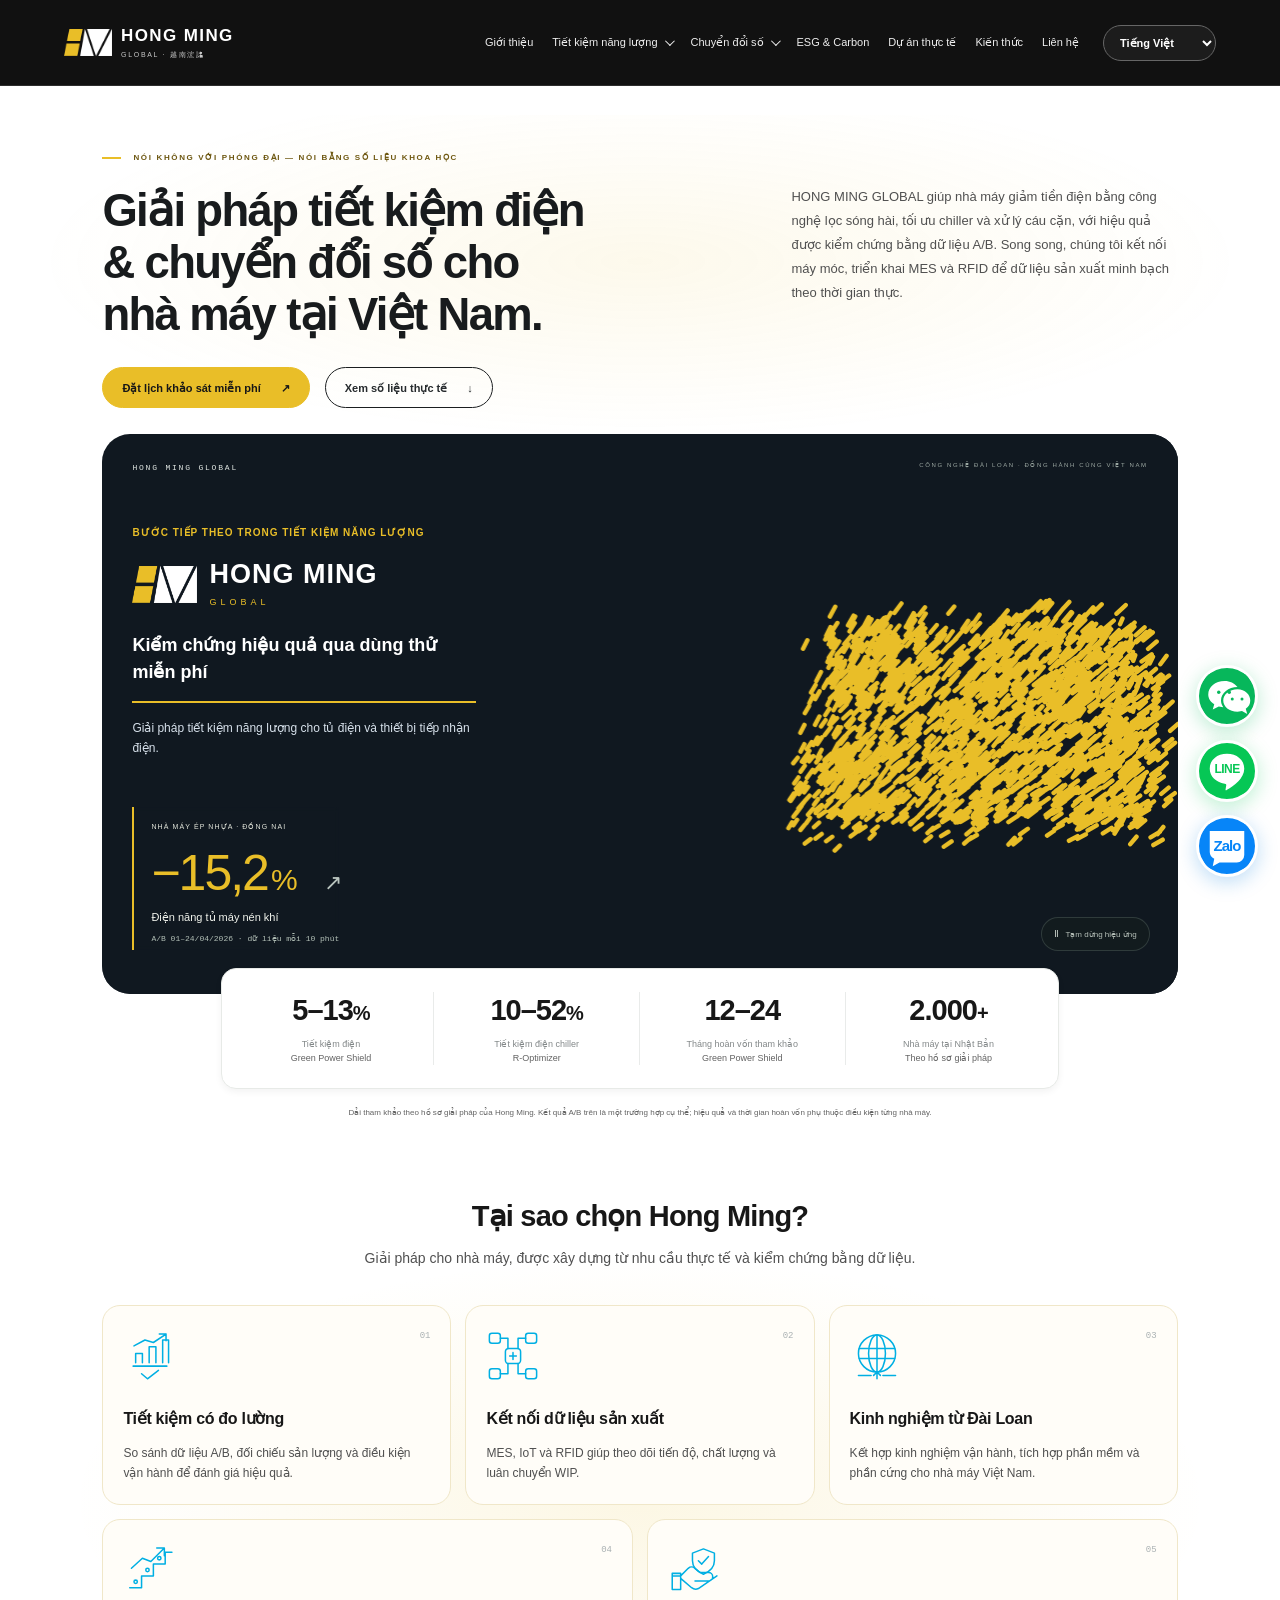
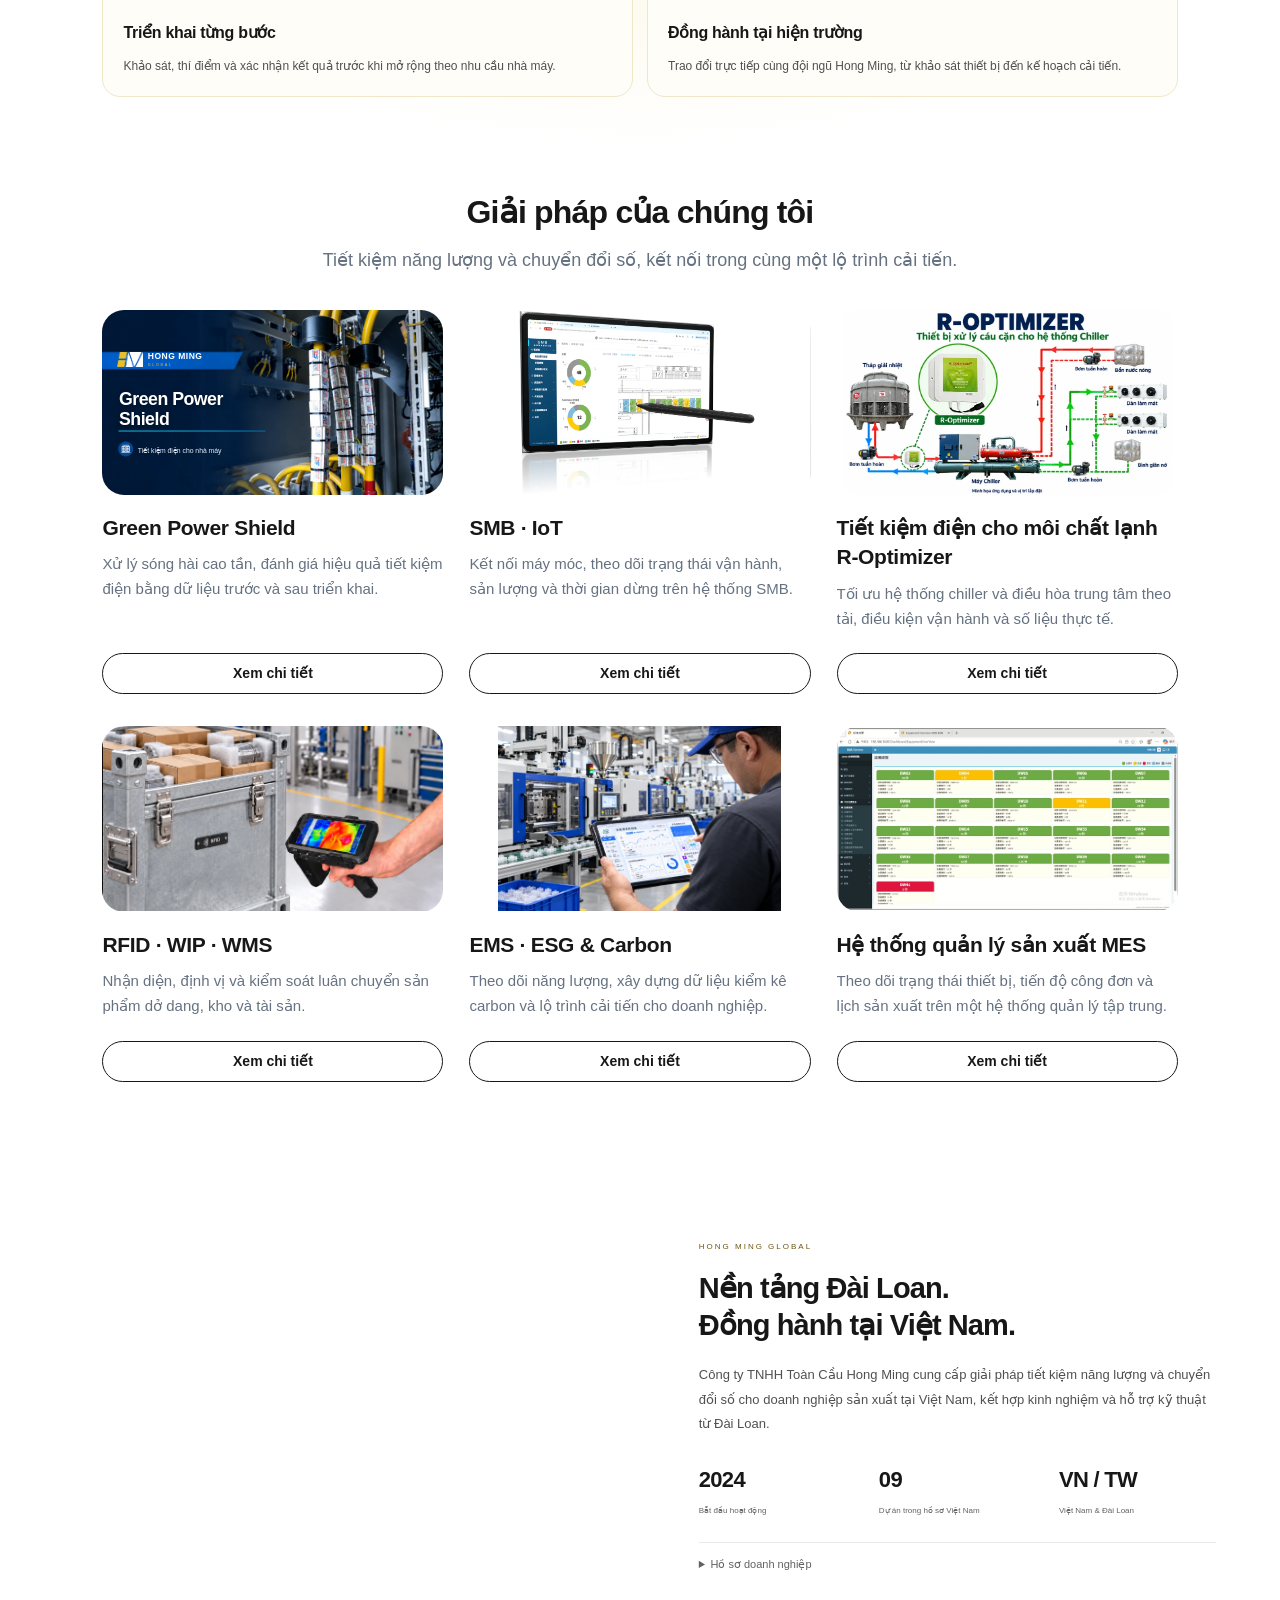
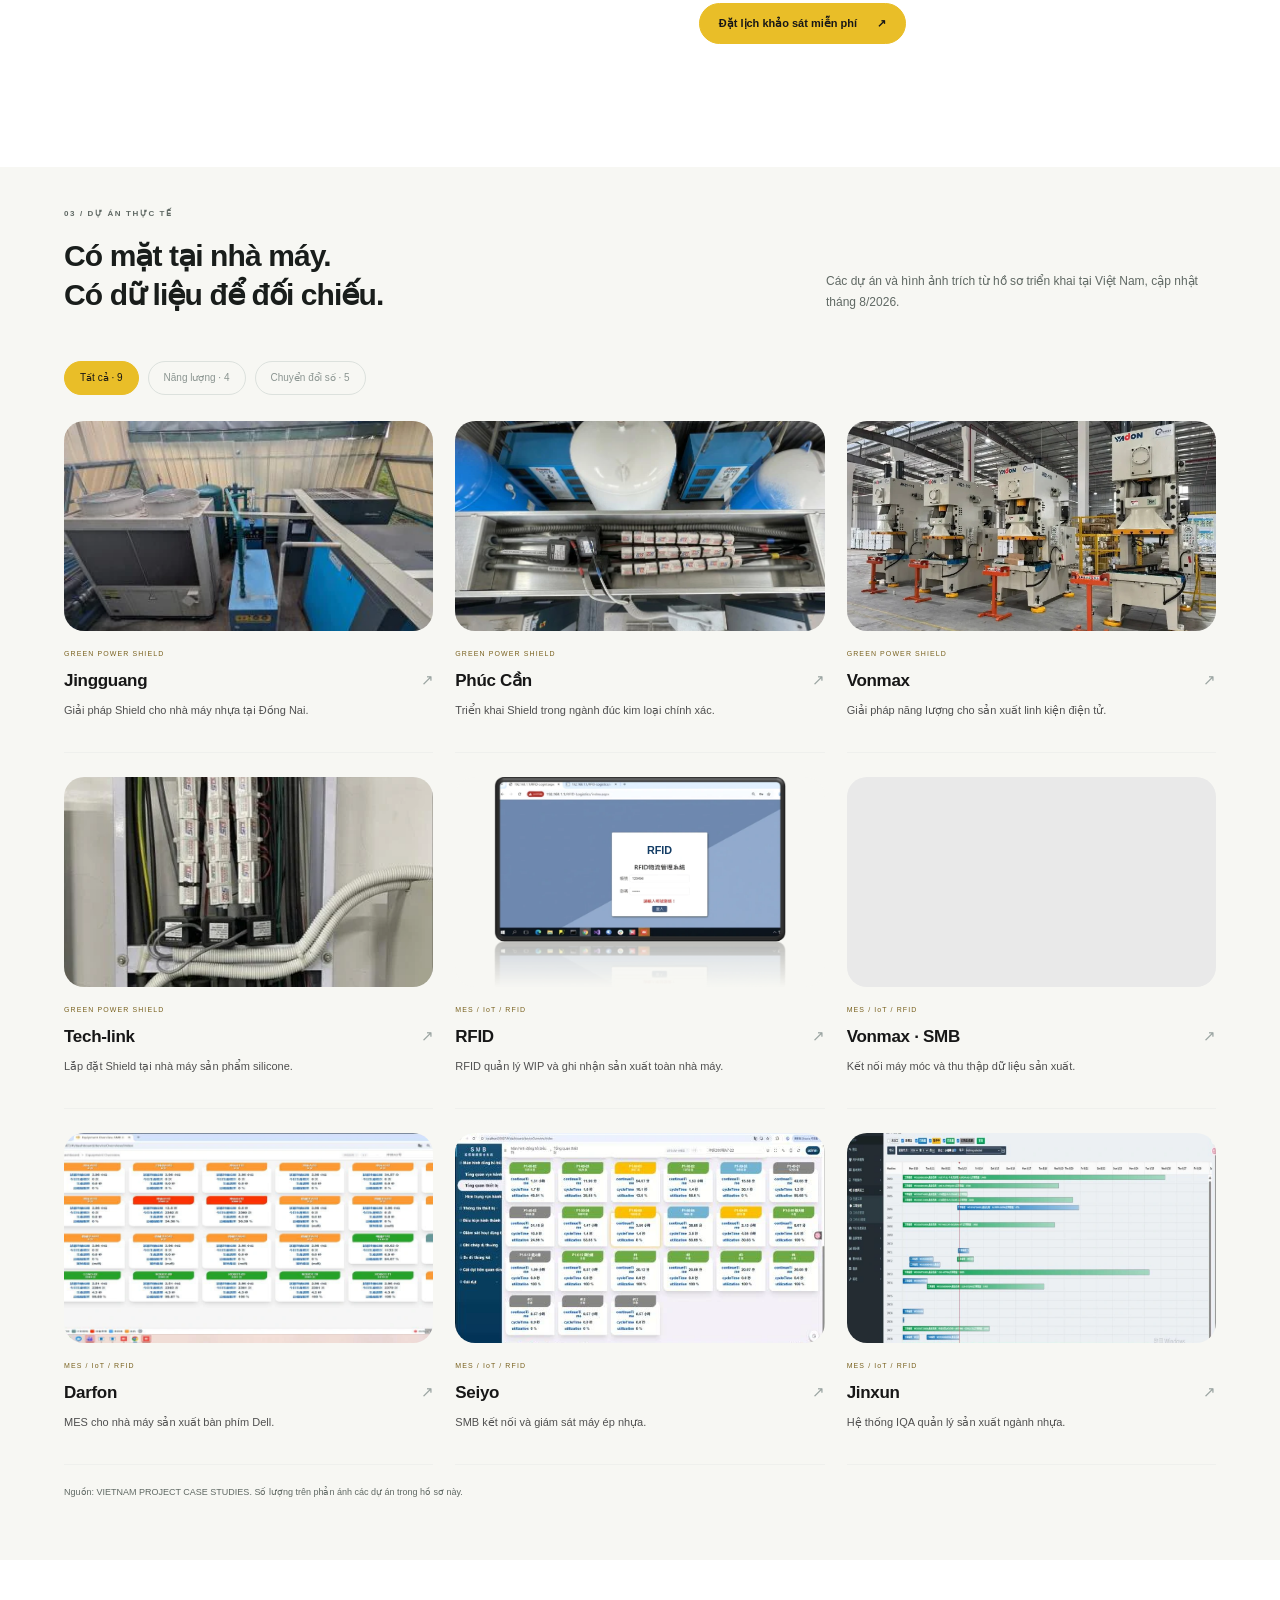
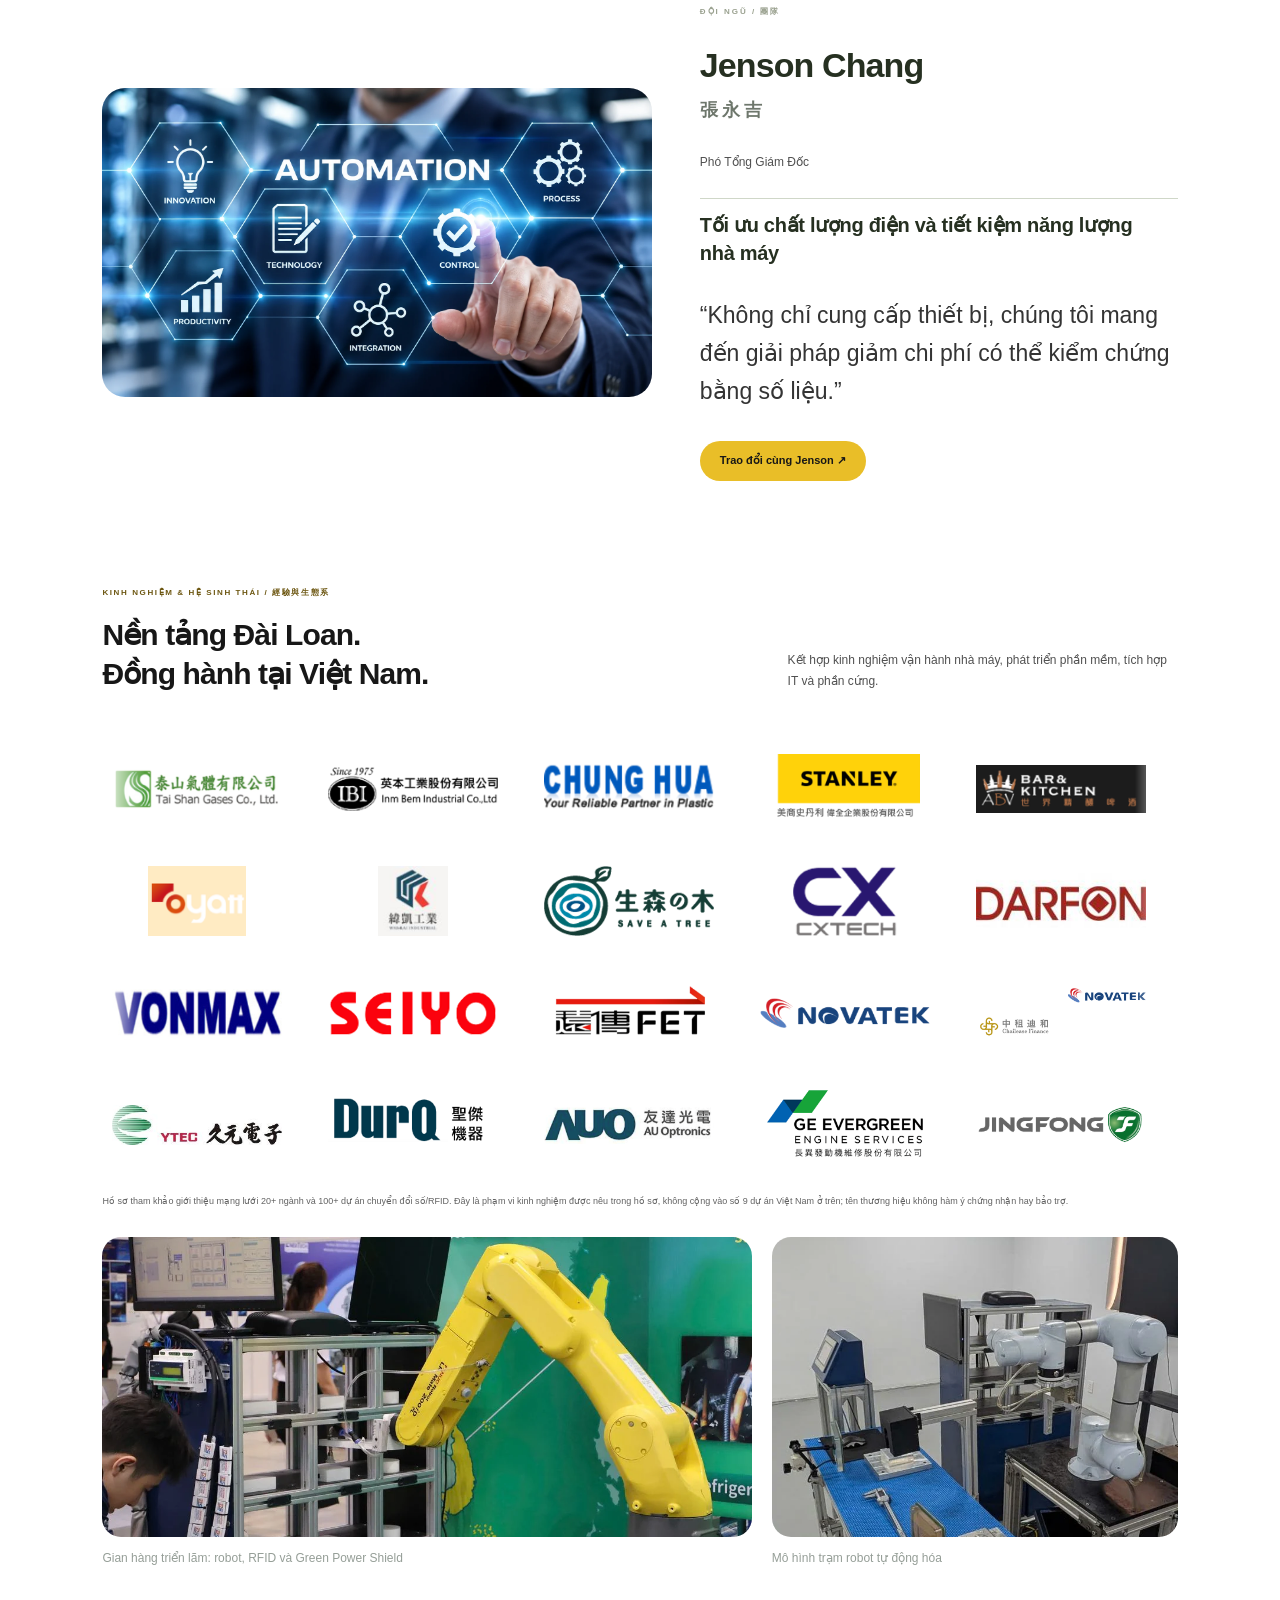
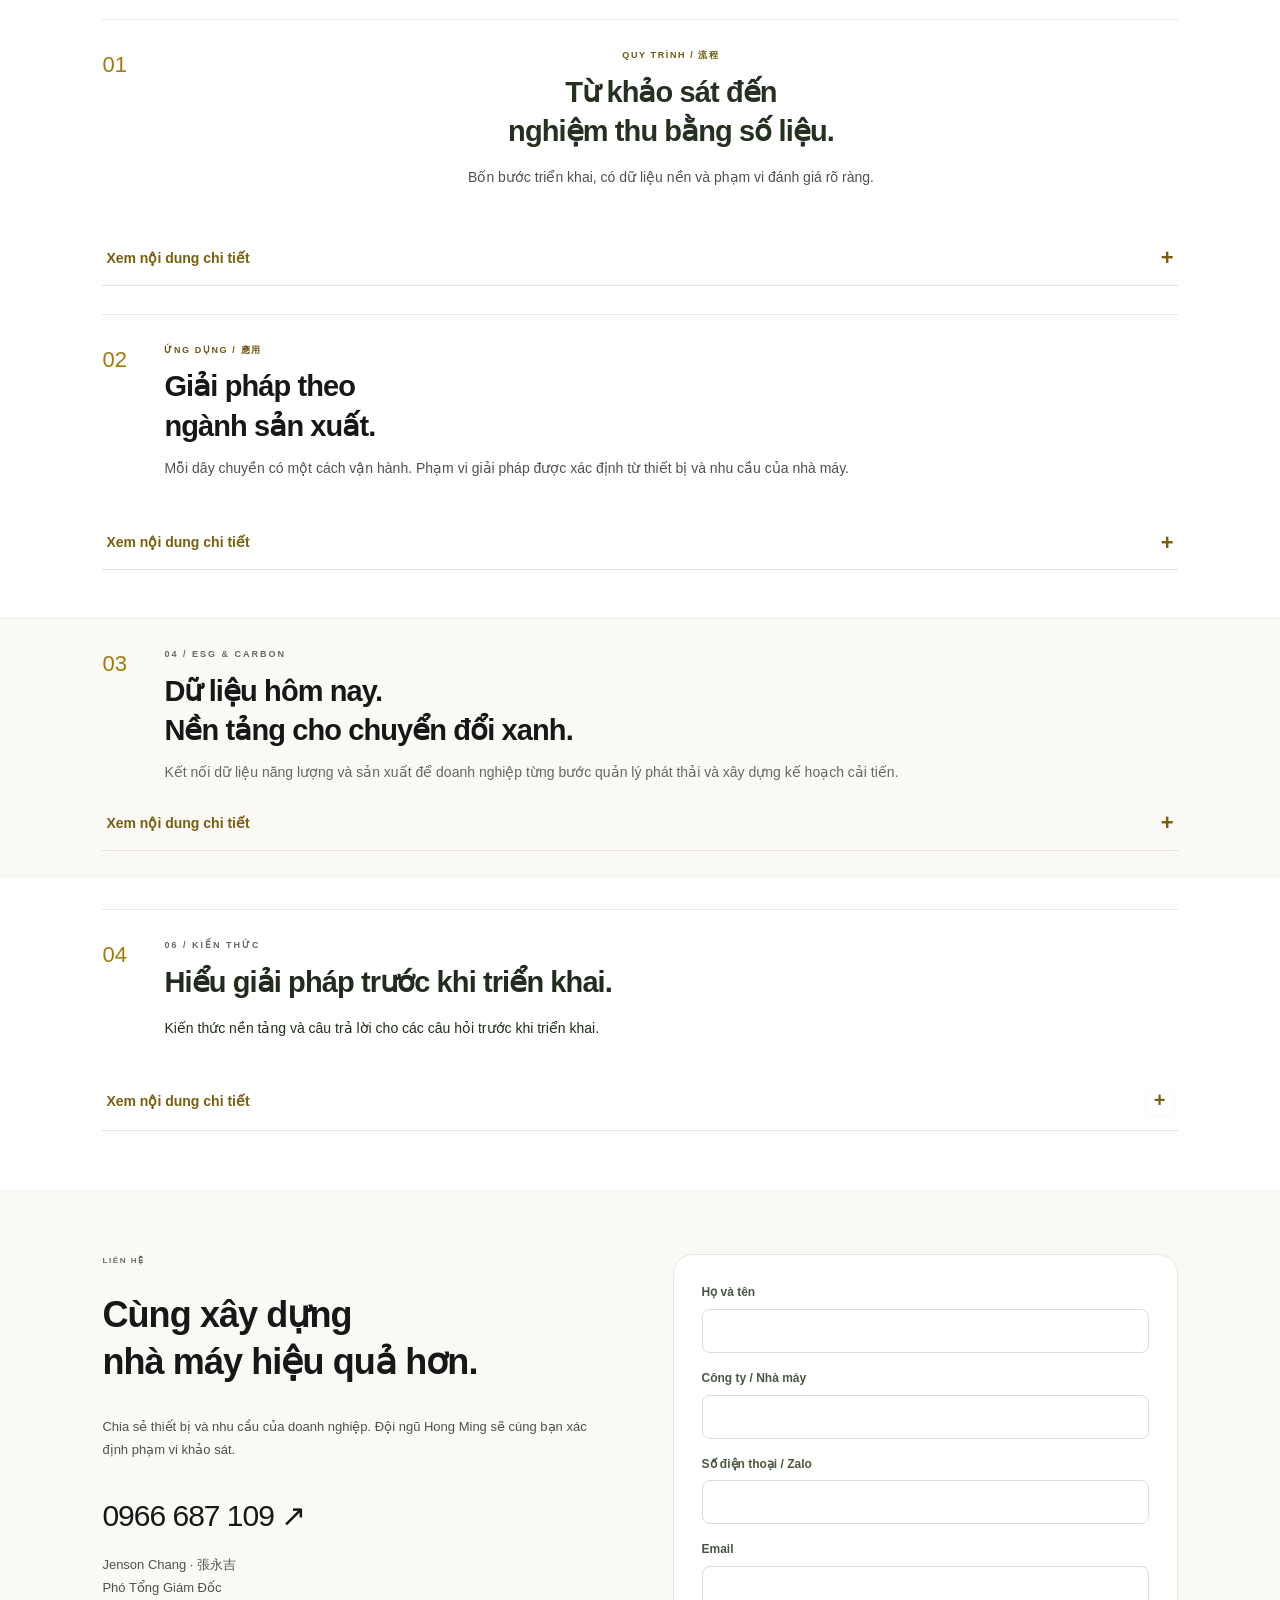
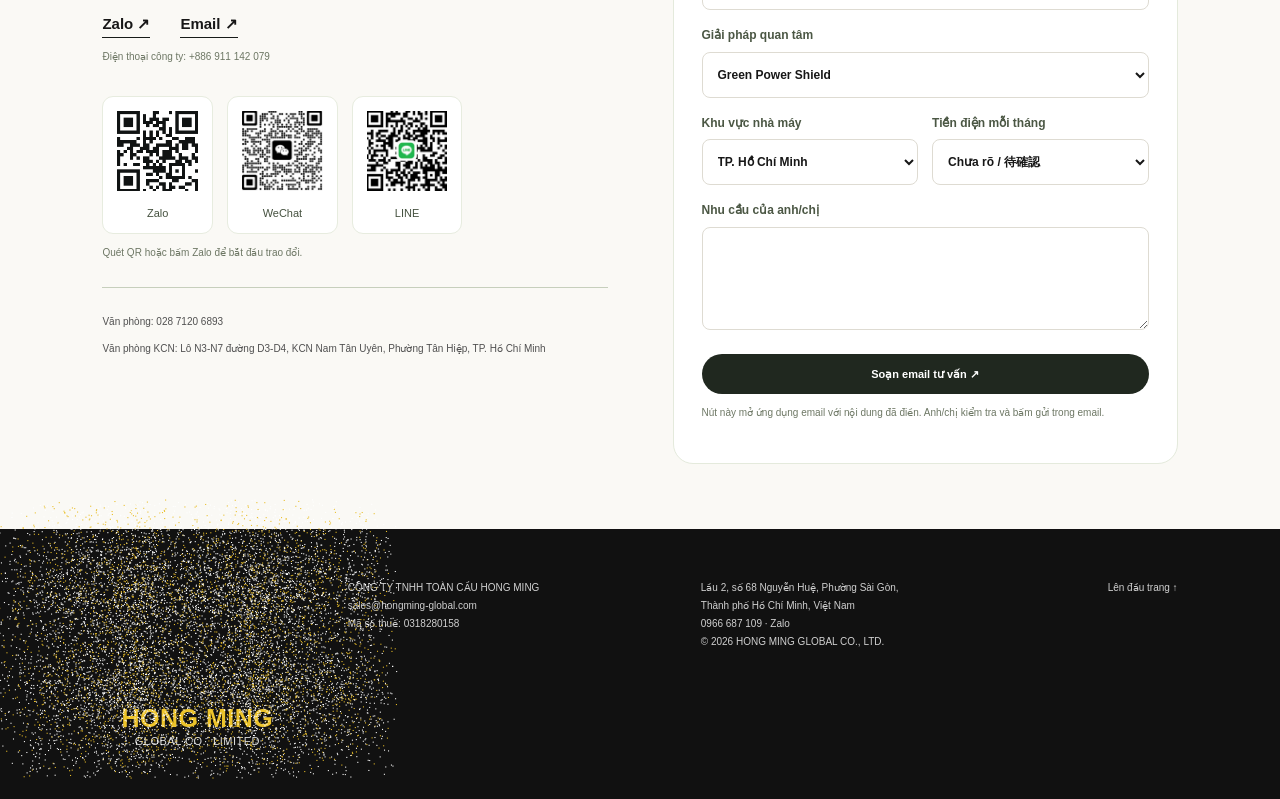
==== commit 900d9625: "Replace leadership portraits with automation overview image" ====
--- a/index.html
+++ b/index.html
@@ -1,9 +1,9 @@
-<!DOCTYPE html><html lang="vi" translate="no" class="notranslate"><head><script src="motion-defaults-v86.js?v=86" defer></script><meta name="google" content="notranslate"><meta charset="utf-8"><meta content="width=device-width,initial-scale=1" name="viewport"><meta content="HONG MING GLOBAL — Giải pháp tiết kiệm năng lượng, MES, IoT và RFID cho nhà máy tại Việt Nam." name="description"><title>HONG MING GLOBAL | Tiết kiệm năng lượng &amp; Chuyển đổi số</title><link rel="stylesheet" href="shared-v84.css?v=86"><link rel="stylesheet" href="index-v84.css?v=86"><meta content="#111314" name="theme-color"><link href="assets__favicon.png" rel="icon"><meta content="HONG MING GLOBAL | Giải pháp nhà máy" property="og:title"><meta content="Tiết kiệm năng lượng, MES, RFID và chuyển đổi xanh cho nhà máy tại Việt Nam." property="og:description"><meta content="website" property="og:type"><meta content="https://lamsung632-collab.github.io/hongmingglobal/" property="og:url"><meta content="https://lamsung632-collab.github.io/hongmingglobal/assets__mes__mes-overview-factory.webp?v=mes" property="og:image"><script type="application/ld+json">{"@context": "https://schema.org", "@type": "Organization", "name": "CÔNG TY TNHH TOÀN CẦU HONG MING", "alternateName": ["HONG MING GLOBAL COMPANY LIMITED", "HONG MING GLOBAL CO., LTD."], "url": "https://lamsung632-collab.github.io/hongmingglobal", "logo": "https://lamsung632-collab.github.io/hongmingglobal/assets/photo-22.png", "taxID": "0318280158", "foundingDate": "2024-01-24", "telephone": "+886911142079", "email": "sales@hongming-global.com", "address": {"@type": "PostalAddress", "streetAddress": "Lầu 2, số 68 Nguyễn Huệ", "addressLocality": "Phường Sài Gòn, Thành phố Hồ Chí Minh", "addressCountry": "VN"}, "contactPoint": {"@type": "ContactPoint", "telephone": "+84966687109", "contactType": "sales", "availableLanguage": ["Vietnamese", "Chinese"]}, "sameAs": ["https://zalo.me/0966687109"]}</script><link href="https://lamsung632-collab.github.io/hongmingglobal/" rel="canonical"><meta property="og:image:alt" content="Hệ thống MES giám sát sản xuất tại nhà máy"><meta property="og:image:width" content="653"><meta property="og:image:height" content="623"><meta property="og:image:type" content="image/webp"><link rel="stylesheet" href="responsive-v85.css?v=86"><link rel="stylesheet" href="footer-logo-v92.css"></head><body>
+<!DOCTYPE html><html lang="vi" translate="no" class="notranslate"><head><script src="motion-defaults-v86.js?v=86" defer></script><meta name="google" content="notranslate"><meta charset="utf-8"><meta content="width=device-width,initial-scale=1" name="viewport"><meta content="HONG MING GLOBAL — Giải pháp tiết kiệm năng lượng, MES, IoT và RFID cho nhà máy tại Việt Nam." name="description"><title>HONG MING GLOBAL | Tiết kiệm năng lượng &amp; Chuyển đổi số</title><link rel="stylesheet" href="shared-v84.css?v=86"><link rel="stylesheet" href="index-v84.css?v=86"><meta content="#111314" name="theme-color"><link href="assets__favicon.png" rel="icon"><meta content="HONG MING GLOBAL | Giải pháp nhà máy" property="og:title"><meta content="Tiết kiệm năng lượng, MES, RFID và chuyển đổi xanh cho nhà máy tại Việt Nam." property="og:description"><meta content="website" property="og:type"><meta content="https://lamsung632-collab.github.io/hongmingglobal/" property="og:url"><meta content="https://lamsung632-collab.github.io/hongmingglobal/assets__mes__mes-overview-factory.webp?v=mes" property="og:image"><script type="application/ld+json">{"@context": "https://schema.org", "@type": "Organization", "name": "CÔNG TY TNHH TOÀN CẦU HONG MING", "alternateName": ["HONG MING GLOBAL COMPANY LIMITED", "HONG MING GLOBAL CO., LTD."], "url": "https://lamsung632-collab.github.io/hongmingglobal", "logo": "https://lamsung632-collab.github.io/hongmingglobal/assets/photo-22.png", "taxID": "0318280158", "foundingDate": "2024-01-24", "telephone": "+886911142079", "email": "sales@hongming-global.com", "address": {"@type": "PostalAddress", "streetAddress": "Lầu 2, số 68 Nguyễn Huệ", "addressLocality": "Phường Sài Gòn, Thành phố Hồ Chí Minh", "addressCountry": "VN"}, "contactPoint": {"@type": "ContactPoint", "telephone": "+84966687109", "contactType": "sales", "availableLanguage": ["Vietnamese", "Chinese"]}, "sameAs": ["https://zalo.me/0966687109"]}</script><link href="https://lamsung632-collab.github.io/hongmingglobal/" rel="canonical"><meta property="og:image:alt" content="Hệ thống MES giám sát sản xuất tại nhà máy"><meta property="og:image:width" content="653"><meta property="og:image:height" content="623"><meta property="og:image:type" content="image/webp"><link rel="stylesheet" href="responsive-v85.css?v=86"><link rel="stylesheet" href="footer-logo-v92.css"><style id="automation-overview-layout">#team{grid-template-columns:1.15fr 1fr;gap:48px;align-items:center}#team>figure{height:auto;max-width:none;margin:0;overflow:hidden;border-radius:23px;background:transparent}#team>figure img{display:block;width:100%;height:auto;max-height:none;object-fit:contain}@media(max-width:900px){#team{grid-template-columns:1fr;gap:28px}#team>figure{width:100%;max-width:none}}</style></head><body>
 <header class="home-header"><a aria-label="Hong Ming Global" class="brand" href="#home"><span class="brand-mark" aria-hidden="true"><img src="assets__hm-mark-original.png" width="944" height="533" alt="" decoding="async" draggable="false"></span><span class="brand-wordmark"><b>HONG MING</b><small>GLOBAL · 越南浤詺</small></span></a><button aria-expanded="false" aria-label="Mở menu" class="menu">☰</button><nav aria-label="Điều hướng chính"><a href="about.html" data-t="about">Giới thiệu</a><details class="nav-group"><summary data-t="energy">Tiết kiệm năng lượng</summary><div class="nav-panel"><a href="#services">Green Power Shield</a><a href="#services">R-Optimizer · Water Scale Go</a><a href="ems.html">EMS</a></div></details><details class="nav-group"><summary data-t="digital">Chuyển đổi số</summary><div class="nav-panel"><a href="smb.html">SMB · IoT</a><a href="mes.html">MES</a><a href="rfid.html">RFID · WIP · WMS</a></div></details><a href="#esg">ESG &amp; Carbon</a><a data-t="projects" href="#projects">Dự án thực tế</a><a data-t="knowledge" href="#knowledge">Kiến thức</a><a data-t="contact" href="#contact">Liên hệ</a></nav><label class="language-label"><span class="sr-only">Language / Ngôn ngữ / 語言</span><select aria-label="Language / Ngôn ngữ / 語言" class="language notranslate" translate="no" id="lang"><option value="vi" lang="vi" translate="no">Tiếng Việt</option><option value="zh" lang="zh-Hant" translate="no">繁體中文</option><option value="en" lang="en" translate="no">English</option></select></label><a class="header-survey" href="#contact" data-t="shortsurvey">Đặt lịch khảo sát ↗</a></header>
 <a class="skip-link" href="#home" data-t="skipnav">Bỏ qua menu / 跳至內容</a><main><section class="home-intro" id="home"><div class="home-container"><p class="home-kicker" data-t="homekicker">NÓI KHÔNG VỚI PHÓNG ĐẠI — NÓI BẰNG SỐ LIỆU KHOA HỌC</p><div class="home-heading"><h1 data-t="homeheadline">Giải pháp tiết kiệm điện<br class="desktop-break"> &amp; chuyển đổi số cho<br class="desktop-break"> nhà máy tại Việt Nam.</h1><div class="home-description"><p data-t="homedescription">HONG MING GLOBAL giúp nhà máy giảm tiền điện bằng công nghệ lọc sóng hài, tối ưu chiller và xử lý cáu cặn, với hiệu quả được kiểm chứng bằng dữ liệu A/B. Song song, chúng tôi kết nối máy móc, triển khai MES và RFID để dữ liệu sản xuất minh bạch theo thời gian thực.</p></div></div><div class="home-actions"><a class="home-primary" href="#contact" data-t="homesurvey">Đặt lịch khảo sát miễn phí <span aria-hidden="true">↗</span></a><a class="home-secondary" href="green-power-shield.html#results" data-t="homeresults">Xem số liệu thực tế <span aria-hidden="true">↓</span></a></div><div class="brand-stage" id="brand-stage"><canvas id="particles" aria-hidden="true"></canvas><div class="product-banner-copy"><p class="product-banner-kicker" data-t="bannerstep">BƯỚC TIẾP THEO TRONG TIẾT KIỆM NĂNG LƯỢNG</p><div class="banner-hong-ming" role="img" aria-label="Hong Ming Global"><img src="assets__hm-mark-original.png" width="944" height="533" alt="" decoding="async" draggable="false"><span>HONG MING<small>GLOBAL</small></span></div><p class="product-banner-trial" data-t="bannertrial">Kiểm chứng hiệu quả qua dùng thử miễn phí</p><p class="product-banner-scope" data-t="bannerscope">Giải pháp tiết kiệm năng lượng cho tủ điện và thiết bị tiếp nhận điện.</p></div><div class="stage-top"><span>HONG MING GLOBAL</span><span data-t="homebridge">CÔNG NGHỆ ĐÀI LOAN · ĐỒNG HÀNH CÙNG VIỆT NAM</span></div><div class="stage-bottom"><a class="home-proof" href="green-power-shield.html#results"><span class="proof-label" data-t="homeprooflabel">NHÀ MÁY ÉP NHỰA · ĐỒNG NAI</span><div class="proof-number">−15,2<span>%</span><span class="proof-arrow" aria-hidden="true">↗</span></div><p data-t="homeproofdesc">Điện năng tủ máy nén khí</p><small data-t="homeproofdate">A/B 01–24/04/2026 · dữ liệu mỗi 10 phút</small></a></div><div id="heroStage" class="original-logo-stage" role="img" aria-label="HONG MING GLOBAL"><img class="original-logo-fallback" src="assets__hm-mark-original.png" width="944" height="533" alt="" decoding="async" draggable="false"></div><div class="motion-controls"><button id="motion-toggle" type="button" aria-pressed="false"><span class="motion-icon" aria-hidden="true">Ⅱ</span><span data-t="homemotion">Tạm dừng hiệu ứng</span></button></div></div><div class="home-stats"><div><strong>5–13<span>%</span></strong><p data-t="homestatshield">Tiết kiệm điện<br><b>Green Power Shield</b></p></div><div><strong>10–52<span>%</span></strong><p data-t="homestatropt">Tiết kiệm điện chiller<br><b>R-Optimizer</b></p></div><div><strong>12–24</strong><p data-t="homestatpayback">Tháng hoàn vốn tham khảo<br><b>Green Power Shield</b></p></div><div><strong>2.000<span>+</span></strong><p data-t="homestatjapan">Nhà máy tại Nhật Bản<br><b>Theo hồ sơ giải pháp</b></p></div></div><p class="home-source" data-t="homestatsource">Dải tham khảo theo hồ sơ giải pháp của Hong Ming. Kết quả A/B trên là một trường hợp cụ thể; hiệu quả và thời gian hoàn vốn phụ thuộc điều kiện từng nhà máy.</p></div></section><section class="fine-benefits fine-wrap"><div class="services-heading"><h2 data-t="whytitle">Tại sao chọn Hong Ming?</h2><p data-t="whylead">Giải pháp cho nhà máy, được xây dựng từ nhu cầu thực tế và kiểm chứng bằng dữ liệu.</p></div><div class="benefits-grid"><article class="benefit-card"><span class="benefit-icon" aria-hidden="true"><svg xmlns="http://www.w3.org/2000/svg" viewbox="0 0 64 64" width="54" height="54" fill="none" stroke="currentColor" stroke-width="1.8" stroke-linecap="round" stroke-linejoin="round"><path d="M12 44h40M15 40V29h8v11m8 0V21h8v19m8 0V13h7v27M13 20l13-7 10 3L51 6m-8 0h8v8"></path><path d="m22 53 7 6 13-10"></path></svg></span><span class="benefit-index">01</span><h3 data-t="whyh0">Tiết kiệm có đo lường</h3><p data-t="whyb0">So sánh dữ liệu A/B, đối chiếu sản lượng và điều kiện vận hành để đánh giá hiệu quả.</p></article><article class="benefit-card"><span class="benefit-icon" aria-hidden="true"><svg xmlns="http://www.w3.org/2000/svg" viewbox="0 0 64 64" width="54" height="54" fill="none" stroke="currentColor" stroke-width="1.8" stroke-linecap="round" stroke-linejoin="round"><rect x="23" y="23" width="18" height="18" rx="4"></rect><rect x="4" y="5" width="13" height="12" rx="3"></rect><rect x="47" y="5" width="13" height="12" rx="3"></rect><rect x="4" y="47" width="13" height="12" rx="3"></rect><rect x="47" y="47" width="13" height="12" rx="3"></rect><path d="M17 11h9v12m21-12h-9v12M17 53h9V41m21 12h-9V41M28 32h8m-4-4v8"></path></svg></span><span class="benefit-index">02</span><h3 data-t="whyh1">Kết nối dữ liệu sản xuất</h3><p data-t="whyb1">MES, IoT và RFID giúp theo dõi tiến độ, chất lượng và luân chuyển WIP.</p></article><article class="benefit-card"><span class="benefit-icon" aria-hidden="true"><svg xmlns="http://www.w3.org/2000/svg" viewbox="0 0 64 64" width="54" height="54" fill="none" stroke="currentColor" stroke-width="1.8" stroke-linecap="round" stroke-linejoin="round"><circle cx="32" cy="29" r="22"></circle><ellipse cx="32" cy="29" rx="10" ry="22"></ellipse><path d="M11 23h42M11 35h42M32 7v44M10 55h15m14 0h15M28 55l4-4 4 4m-4 4v-8"></path></svg></span><span class="benefit-index">03</span><h3 data-t="whyh2">Kinh nghiệm từ Đài Loan</h3><p data-t="whyb2">Kết hợp kinh nghiệm vận hành, tích hợp phần mềm và phần cứng cho nhà máy Việt Nam.</p></article><article class="benefit-card"><span class="benefit-icon" aria-hidden="true"><svg xmlns="http://www.w3.org/2000/svg" viewbox="0 0 64 64" width="54" height="54" fill="none" stroke="currentColor" stroke-width="1.8" stroke-linecap="round" stroke-linejoin="round"><path d="M8 53h14V39h14V25h14V11h8M10 30l13-12 10 4L49 6m-9 0h9v9"></path><circle cx="15" cy="46" r="2"></circle><circle cx="29" cy="32" r="2"></circle><circle cx="43" cy="18" r="2"></circle></svg></span><span class="benefit-index">04</span><h3 data-t="whyh3">Triển khai từng bước</h3><p data-t="whyb3">Khảo sát, thí điểm và xác nhận kết quả trước khi mở rộng theo nhu cầu nhà máy.</p></article><article class="benefit-card"><span class="benefit-icon" aria-hidden="true"><svg xmlns="http://www.w3.org/2000/svg" viewbox="0 0 64 64" width="54" height="54" fill="none" stroke="currentColor" stroke-width="1.8" stroke-linecap="round" stroke-linejoin="round"><path d="M5 39h10l9-9a6 6 0 0 1 8 0l6 5h10a5 5 0 0 1 0 10H32m-17-3 13 11a8 8 0 0 0 8 1l22-15M5 36v19h10V36Z"></path><path d="M42 7 55 12v9c0 8-6 13-13 16-7-3-13-8-13-16v-9Zm-6 14 4 4 8-9"></path></svg></span><span class="benefit-index">05</span><h3 data-t="whyh4">Đồng hành tại hiện trường</h3><p data-t="whyb4">Trao đổi trực tiếp cùng đội ngũ Hong Ming, từ khảo sát thiết bị đến kế hoạch cải tiến.</p></article></div></section><section class="fine-services fine-wrap" id="services"><div class="services-heading"><h2 data-t="servicestitle">Giải pháp của chúng tôi</h2><p data-t="serviceslead">Tiết kiệm năng lượng và chuyển đổi số, kết nối trong cùng một lộ trình cải tiến.</p></div><div class="service-rail services-grid" aria-label="Solutions"><a class="service-card" href="green-power-shield.html"><div class="service-image service-branded-image"><img src="assets__green-power-shield-landscape.webp" alt="Green Power Shield installation at a factory" loading="lazy" width="1672" height="941" decoding="async" draggable="false"><div class="service-photo-brand" aria-label="Hong Ming Global"><img src="assets__hm-mark-original.png" width="944" height="533" alt="" decoding="async" draggable="false"><span>HONG MING<small>GLOBAL</small></span></div><div class="service-photo-title">Green Power<br>Shield</div><span class="service-photo-caption" data-t="shieldimagecaption">Tiết kiệm điện cho nhà máy</span></div><h3>Green Power Shield</h3><p data-t="serviceb0">Xử lý sóng hài cao tần, đánh giá hiệu quả tiết kiệm điện bằng dữ liệu trước và sau triển khai.</p><span class="service-detail-button">Xem chi tiết</span></a><article class="service-card" id="solution-mes"><div class="service-image mes-slideshow"><a class="mes-slides" href="smb.html" aria-label="SMB · IoT"><img class="is-active" src="assets__mes-iot-tablet-new-covered.svg" alt="SMB · IoT — 1" width="888" height="683" loading="lazy" decoding="async" draggable="false"><img src="assets__mes-iot-equipment.webp" alt="SMB · IoT — 2" width="1200" height="639" loading="lazy" aria-hidden="true" decoding="async" draggable="false"><img src="assets__mes-iot-factory-covered.svg" alt="SMB · IoT — 3" width="1200" height="646" loading="lazy" aria-hidden="true" decoding="async" draggable="false"></a><div class="mes-dots"><button type="button" data-mes-slide="0" aria-pressed="true">1</button><button type="button" data-mes-slide="1" aria-pressed="false">2</button><button type="button" data-mes-slide="2" aria-pressed="false">3</button><button id="service-autoplay" type="button" aria-pressed="true" class="mes-pause">Ⅱ <span>Tạm dừng</span></button></div></div><h3><a href="smb.html" style="display: flex; justify-content: space-between; width: 100%; align-items: start; color: inherit;">SMB · IoT</a></h3><p data-t="serviceb3">Kết nối máy móc, theo dõi trạng thái vận hành, sản lượng và thời gian dừng trên hệ thống SMB.</p><a class="service-detail-button" href="smb.html">Xem chi tiết</a></article><a class="service-card" href="r-optimizer.html" id="solution-ropt"><div class="service-image mes-slideshow"><span class="mes-slides"><img src="assets__ropt-slide-1.webp" alt="R-Optimizer — 1" class="is-active" width="976" height="549" decoding="async" loading="lazy" draggable="false"><img src="assets__ropt-slide-2.webp" alt="R-Optimizer — 2" width="673" height="475" decoding="async" loading="lazy" draggable="false"><img src="assets__ropt-slide-3.webp" alt="R-Optimizer — 3" width="576" height="468" decoding="async" loading="lazy" draggable="false"><img src="assets__ropt-slide-4.webp" alt="R-Optimizer — 4" width="637" height="370" decoding="async" loading="lazy" draggable="false"></span></div><h3 data-t="serviceropttitle">Tiết kiệm điện cho môi chất lạnh R-Optimizer</h3><p data-t="serviceb1">Tối ưu hệ thống chiller và điều hòa trung tâm theo tải, điều kiện vận hành và số liệu thực tế.</p><span class="service-detail-button">Xem chi tiết</span></a><a class="service-card" href="rfid.html" id="solution-rfid"><div class="service-image mes-slideshow"><span class="mes-slides"><img src="assets__rfid-slide-1.webp" alt="RFID · WIP · WMS — 1" class="is-active" width="1400" height="989" decoding="async" loading="lazy" draggable="false"><img src="assets__rfid-slide-2.webp" alt="RFID · WIP · WMS — 2" width="845" height="420" decoding="async" loading="lazy" draggable="false"><img src="assets__rfid-slide-3-rfid.svg" alt="RFID · WIP · WMS — 3" width="535" height="296" decoding="async" loading="lazy" draggable="false"><img src="assets__rfid-slide-4-rfid.svg" alt="RFID · WIP · WMS — 4" width="527" height="304" decoding="async" loading="lazy" draggable="false"></span></div><h3>RFID · WIP · WMS</h3><p data-t="serviceb4">Nhận diện, định vị và kiểm soát luân chuyển sản phẩm dở dang, kho và tài sản.</p><span class="service-detail-button">Xem chi tiết</span></a><a class="service-card" href="ems.html" id="solution-ems"><div class="service-image mes-slideshow"><span class="mes-slides"><img src="assets__ems__slide-1.webp" alt="EMS — 1" loading="lazy" decoding="async" class="is-active" draggable="false"><img src="assets__ems__slide-2.webp" alt="EMS — 2" loading="lazy" decoding="async" draggable="false"><img src="assets__ems__slide-3.webp" alt="EMS — 3" loading="lazy" decoding="async" draggable="false"></span></div><h3>EMS · ESG &amp; Carbon</h3><p data-t="serviceb5">Theo dõi năng lượng, xây dựng dữ liệu kiểm kê carbon và lộ trình cải tiến cho doanh nghiệp.</p><span class="service-detail-button">Xem chi tiết</span></a><a class="service-card" href="mes.html" id="solution-mes-production"><div class="service-image mes-slideshow"><span class="mes-slides"><img src="assets__mes__production-slide-3.webp" alt="MES production management — 3" loading="lazy" decoding="async" draggable="false"><img src="assets__mes__production-slide-4.webp" alt="MES production management — 4" loading="lazy" decoding="async" draggable="false"></span></div><h3 data-t="servicemesproductiontitle">Hệ thống quản lý sản xuất MES</h3><p data-t="servicemesproductionbody">Theo dõi trạng thái thiết bị, tiến độ công đơn và lịch sản xuất trên một hệ thống quản lý tập trung.</p><span class="service-detail-button">Xem chi tiết</span></a></div></section><section id="about" class="fine-about fine-wrap"><div class="about-gallery" aria-label="Actual Hong Ming project images"><div class="gallery-column"><div class="gallery-track" style="--gallery-duration:127.5s"><div class="gallery-sequence"><img src="assets__gallery-thumbs__0.webp" alt="Green Power Shield installation at a factory" loading="lazy" decoding="async" width="1672" height="941" draggable="false" fetchpriority="low"><img src="assets__gallery-thumbs__1-covered.svg" alt="Jingguang — A/B" loading="lazy" decoding="async" width="2200" height="1054" draggable="false" fetchpriority="low"><img src="assets__gallery-thumbs__2.webp" alt="Tech-Link Silicones — Green Power Shield" loading="lazy" decoding="async" width="2200" height="1238" draggable="false" fetchpriority="low"><img src="assets__gallery-thumbs__3-covered.svg" alt="Phúc Cần — A/B" loading="lazy" decoding="async" width="1648" height="1052" draggable="false" fetchpriority="low"><img src="assets__gallery-thumbs__4-covered.svg" alt="SMB factory layout dashboard" loading="lazy" decoding="async" width="1600" height="862" draggable="false" fetchpriority="low"><img src="assets__gallery-thumbs__5.webp" alt="Seiyo injection-moulding production" loading="lazy" decoding="async" width="1365" height="784" draggable="false" fetchpriority="low"><img src="assets__gallery-thumbs__6.webp" alt="Refrigeration cycle and chiller components" loading="lazy" decoding="async" width="1300" height="1209" draggable="false" fetchpriority="low"><img src="assets__gallery-thumbs__7.webp" alt="R-Optimizer — installation 10" loading="lazy" decoding="async" width="215" height="265" draggable="false" fetchpriority="low"><img src="assets__gallery-thumbs__8.webp" alt="R-Optimizer — installation 17" loading="lazy" decoding="async" width="801" height="1026" draggable="false" fetchpriority="low"><img src="assets__gallery-thumbs__9.webp" alt="Hong Ming project detail" loading="lazy" decoding="async" width="501" height="312" draggable="false" fetchpriority="low"><img src="assets__gallery-thumbs__10.webp" alt="RFID container illustration" loading="lazy" decoding="async" width="1492" height="1054" draggable="false" fetchpriority="low"><img src="assets__gallery-thumbs__11-rfid.svg" alt="RFID — On-site display terminal" loading="lazy" decoding="async" width="1237" height="848" draggable="false" fetchpriority="low"><img src="assets__gallery-thumbs__12.webp" alt="EnPI setup screen" loading="lazy" decoding="async" width="1494" height="1052" draggable="false" fetchpriority="low"><img src="assets__gallery-thumbs__13.webp" alt="MES work order schedule" loading="lazy" decoding="async" width="1500" height="805" draggable="false" fetchpriority="low"></div><div class="gallery-sequence" aria-hidden="true"><img src="assets__gallery-thumbs__0.webp" alt="" loading="lazy" decoding="async" width="1672" height="941" draggable="false" fetchpriority="low"><img src="assets__gallery-thumbs__1-covered.svg" alt="" loading="lazy" decoding="async" width="2200" height="1054" draggable="false" fetchpriority="low"><img src="assets__gallery-thumbs__2.webp" alt="" loading="lazy" decoding="async" width="2200" height="1238" draggable="false" fetchpriority="low"><img src="assets__gallery-thumbs__3-covered.svg" alt="" loading="lazy" decoding="async" width="1648" height="1052" draggable="false" fetchpriority="low"><img src="assets__gallery-thumbs__4-covered.svg" alt="" loading="lazy" decoding="async" width="1600" height="862" draggable="false" fetchpriority="low"><img src="assets__gallery-thumbs__5.webp" alt="" loading="lazy" decoding="async" width="1365" height="784" draggable="false" fetchpriority="low"><img src="assets__gallery-thumbs__6.webp" alt="" loading="lazy" decoding="async" width="1300" height="1209" draggable="false" fetchpriority="low"><img src="assets__gallery-thumbs__7.webp" alt="" loading="lazy" decoding="async" width="215" height="265" draggable="false" fetchpriority="low"><img src="assets__gallery-thumbs__8.webp" alt="" loading="lazy" decoding="async" width="801" height="1026" draggable="false" fetchpriority="low"><img src="assets__gallery-thumbs__9.webp" alt="" loading="lazy" decoding="async" width="501" height="312" draggable="false" fetchpriority="low"><img src="assets__gallery-thumbs__10.webp" alt="" loading="lazy" decoding="async" width="1492" height="1054" draggable="false" fetchpriority="low"><img src="assets__gallery-thumbs__11-rfid.svg" alt="" loading="lazy" decoding="async" width="1237" height="848" draggable="false" fetchpriority="low"><img src="assets__gallery-thumbs__12.webp" alt="" loading="lazy" decoding="async" width="1494" height="1052" draggable="false" fetchpriority="low"><img src="assets__gallery-thumbs__13.webp" alt="" loading="lazy" decoding="async" width="1500" height="805" draggable="false" fetchpriority="low"></div></div></div><div class="gallery-column"><div class="gallery-track" style="--gallery-duration:127.5s"><div class="gallery-sequence"><img src="assets__gallery-thumbs__15.webp" alt="Jingguang — Green Power Shield" loading="lazy" decoding="async" width="2200" height="1238" draggable="false" fetchpriority="low"><img src="assets__gallery-thumbs__16.webp" alt="Vonmax Industrial — Green Power Shield" loading="lazy" decoding="async" width="1280" height="960" draggable="false" fetchpriority="low"><img src="assets__gallery-thumbs__17.webp" alt="Tech-Link Silicones — Green Power Shield" loading="lazy" decoding="async" width="1199" height="918" draggable="false" fetchpriority="low"><img src="assets__gallery-thumbs__18.webp" alt="SMB · IoT — laptop" loading="lazy" decoding="async" width="933" height="621" draggable="false" fetchpriority="low"><img src="assets__gallery-thumbs__19-covered.svg" alt="Vonmax factory overview" loading="lazy" decoding="async" width="1600" height="768" draggable="false" fetchpriority="low"><img src="assets__gallery-thumbs__20.webp" alt="Seiyo machine dashboard" loading="lazy" decoding="async" width="1600" height="862" draggable="false" fetchpriority="low"><img src="assets__gallery-thumbs__21.webp" alt="R-Optimizer — installation 12" loading="lazy" decoding="async" width="1080" height="809" draggable="false" fetchpriority="low"><img src="assets__gallery-thumbs__22.webp" alt="R-Optimizer — installation 16" loading="lazy" decoding="async" width="770" height="1026" draggable="false" fetchpriority="low"><img src="assets__gallery-thumbs__23.webp" alt="R-Optimizer — installation 14" loading="lazy" decoding="async" width="614" height="1032" draggable="false" fetchpriority="low"><img src="assets__gallery-thumbs__24.webp" alt="Hong Ming project detail" loading="lazy" decoding="async" width="508" height="312" draggable="false" fetchpriority="low"><img src="assets__gallery-thumbs__25.webp" alt="RFID — Factory photograph from the project material" loading="lazy" decoding="async" width="680" height="382" draggable="false" fetchpriority="low"><img src="assets__gallery-thumbs__26-rfid.svg" alt="RFID — Production and weight data lookup" loading="lazy" decoding="async" width="1361" height="768" draggable="false" fetchpriority="low"><img src="assets__gallery-thumbs__27-covered.svg" alt="EMS electricity dashboard" loading="lazy" decoding="async" width="1915" height="886" draggable="false" fetchpriority="low"><img src="assets__gallery-thumbs__28.webp" alt="Equipment overview" loading="lazy" decoding="async" width="1500" height="799" draggable="false" fetchpriority="low"></div><div class="gallery-sequence" aria-hidden="true"><img src="assets__gallery-thumbs__15.webp" alt="" loading="lazy" decoding="async" width="2200" height="1238" draggable="false" fetchpriority="low"><img src="assets__gallery-thumbs__16.webp" alt="" loading="lazy" decoding="async" width="1280" height="960" draggable="false" fetchpriority="low"><img src="assets__gallery-thumbs__17.webp" alt="" loading="lazy" decoding="async" width="1199" height="918" draggable="false" fetchpriority="low"><img src="assets__gallery-thumbs__18.webp" alt="" loading="lazy" decoding="async" width="933" height="621" draggable="false" fetchpriority="low"><img src="assets__gallery-thumbs__19-covered.svg" alt="" loading="lazy" decoding="async" width="1600" height="768" draggable="false" fetchpriority="low"><img src="assets__gallery-thumbs__20.webp" alt="" loading="lazy" decoding="async" width="1600" height="862" draggable="false" fetchpriority="low"><img src="assets__gallery-thumbs__21.webp" alt="" loading="lazy" decoding="async" width="1080" height="809" draggable="false" fetchpriority="low"><img src="assets__gallery-thumbs__22.webp" alt="" loading="lazy" decoding="async" width="770" height="1026" draggable="false" fetchpriority="low"><img src="assets__gallery-thumbs__23.webp" alt="" loading="lazy" decoding="async" width="614" height="1032" draggable="false" fetchpriority="low"><img src="assets__gallery-thumbs__24.webp" alt="" loading="lazy" decoding="async" width="508" height="312" draggable="false" fetchpriority="low"><img src="assets__gallery-thumbs__25.webp" alt="" loading="lazy" decoding="async" width="680" height="382" draggable="false" fetchpriority="low"><img src="assets__gallery-thumbs__26-rfid.svg" alt="" loading="lazy" decoding="async" width="1361" height="768" draggable="false" fetchpriority="low"><img src="assets__gallery-thumbs__27-covered.svg" alt="" loading="lazy" decoding="async" width="1915" height="886" draggable="false" fetchpriority="low"><img src="assets__gallery-thumbs__28.webp" alt="" loading="lazy" decoding="async" width="1500" height="799" draggable="false" fetchpriority="low"></div></div></div><div class="gallery-column"><div class="gallery-track" style="--gallery-duration:127.5s"><div class="gallery-sequence"><img src="assets__gallery-thumbs__30.webp" alt="Jingguang — Green Power Shield" loading="lazy" decoding="async" width="1400" height="782" draggable="false" fetchpriority="low"><img src="assets__shield__vonmax-installation-new.png" alt="Vonmax Industrial — Green Power Shield" loading="lazy" decoding="async" width="1628" height="966" draggable="false" fetchpriority="low"><img src="assets__gallery-thumbs__32-covered.svg" alt="Tech-Link Silicones — A/B" loading="lazy" decoding="async" width="1920" height="1034" draggable="false" fetchpriority="low"><img src="assets__gallery-thumbs__33-covered.svg" alt="SMB — factory dashboard on tablet" loading="lazy" decoding="async" width="872" height="823" draggable="false" fetchpriority="low"><img src="assets__gallery-thumbs__34.webp" alt="Vonmax machine timeline" loading="lazy" decoding="async" width="1600" height="760" draggable="false" fetchpriority="low"><img src="assets__gallery-thumbs__35.webp" alt="Seiyo factory overview" loading="lazy" decoding="async" width="1600" height="863" draggable="false" fetchpriority="low"><img src="assets__gallery-thumbs__36.webp" alt="R-Optimizer — installation 15" loading="lazy" decoding="async" width="694" height="1025" draggable="false" fetchpriority="low"><img src="assets__gallery-thumbs__37.webp" alt="Cooling-water treatment unit — 2" loading="lazy" decoding="async" width="694" height="809" draggable="false" fetchpriority="low"><img src="assets__gallery-thumbs__38.webp" alt="R-Optimizer — installation 18" loading="lazy" decoding="async" width="1800" height="707" draggable="false" fetchpriority="low"><img src="assets__gallery-thumbs__39.webp" alt="Chiller survey sheet" loading="lazy" decoding="async" width="1024" height="1536" draggable="false" fetchpriority="low"><img src="assets__gallery-thumbs__40-rfid.svg" alt="RFID — RFID system access screen" loading="lazy" decoding="async" width="1402" height="752" draggable="false" fetchpriority="low"><img src="assets__gallery-thumbs__41.webp" alt="Factory energy monitoring illustration" loading="lazy" decoding="async" width="1448" height="1086" draggable="false" fetchpriority="low"><img src="assets__gallery-thumbs__42.webp" alt="EnPI and EnB comparison workflow" loading="lazy" decoding="async" width="1500" height="859" draggable="false" fetchpriority="low"><img src="assets__gallery-thumbs__43.webp" alt="Shop-floor data capture terminal" loading="lazy" decoding="async" width="1060" height="1100" draggable="false" fetchpriority="low"><img src="assets__gallery-thumbs__44.webp" alt="MES system screenshot 7" loading="lazy" decoding="async" width="1465" height="492" draggable="false" fetchpriority="low"></div><div class="gallery-sequence" aria-hidden="true"><img src="assets__gallery-thumbs__30.webp" alt="" loading="lazy" decoding="async" width="1400" height="782" draggable="false" fetchpriority="low"><img src="assets__shield__vonmax-installation-new.png" alt="" loading="lazy" decoding="async" width="1628" height="966" draggable="false" fetchpriority="low"><img src="assets__gallery-thumbs__32-covered.svg" alt="" loading="lazy" decoding="async" width="1920" height="1034" draggable="false" fetchpriority="low"><img src="assets__gallery-thumbs__33-covered.svg" alt="" loading="lazy" decoding="async" width="872" height="823" draggable="false" fetchpriority="low"><img src="assets__gallery-thumbs__34.webp" alt="" loading="lazy" decoding="async" width="1600" height="760" draggable="false" fetchpriority="low"><img src="assets__gallery-thumbs__35.webp" alt="" loading="lazy" decoding="async" width="1600" height="863" draggable="false" fetchpriority="low"><img src="assets__gallery-thumbs__36.webp" alt="" loading="lazy" decoding="async" width="694" height="1025" draggable="false" fetchpriority="low"><img src="assets__gallery-thumbs__37.webp" alt="" loading="lazy" decoding="async" width="694" height="809" draggable="false" fetchpriority="low"><img src="assets__gallery-thumbs__38.webp" alt="" loading="lazy" decoding="async" width="1800" height="707" draggable="false" fetchpriority="low"><img src="assets__gallery-thumbs__39.webp" alt="" loading="lazy" decoding="async" width="1024" height="1536" draggable="false" fetchpriority="low"><img src="assets__gallery-thumbs__40-rfid.svg" alt="" loading="lazy" decoding="async" width="1402" height="752" draggable="false" fetchpriority="low"><img src="assets__gallery-thumbs__41.webp" alt="" loading="lazy" decoding="async" width="1448" height="1086" draggable="false" fetchpriority="low"><img src="assets__gallery-thumbs__42.webp" alt="" loading="lazy" decoding="async" width="1500" height="859" draggable="false" fetchpriority="low"><img src="assets__gallery-thumbs__43.webp" alt="" loading="lazy" decoding="async" width="1060" height="1100" draggable="false" fetchpriority="low"><img src="assets__gallery-thumbs__44.webp" alt="" loading="lazy" decoding="async" width="1465" height="492" draggable="false" fetchpriority="low"></div></div></div><div class="gallery-column"><div class="gallery-track" style="--gallery-duration:119s"><div class="gallery-sequence"><img src="assets__gallery-thumbs__45.webp" alt="Jingguang — Green Power Shield" loading="lazy" decoding="async" width="1371" height="768" draggable="false" fetchpriority="low"><img src="assets__gallery-thumbs__46-covered.svg" alt="Vonmax Industrial — A/B" loading="lazy" decoding="async" width="2200" height="1007" draggable="false" fetchpriority="low"><img src="assets__gallery-thumbs__47.webp" alt="Phúc Cần — Green Power Shield" loading="lazy" decoding="async" width="1195" height="896" draggable="false" fetchpriority="low"><img src="assets__gallery-thumbs__48.webp" alt="SMB · IoT — factory monitoring on a tablet" loading="lazy" decoding="async" width="653" height="623" draggable="false" fetchpriority="low"><img src="assets__gallery-thumbs__49.webp" alt="Vonmax production site" loading="lazy" decoding="async" width="1600" height="900" draggable="false" fetchpriority="low"><img src="assets__gallery-thumbs__50.webp" alt="R-Optimizer — system application and installation diagram" loading="lazy" decoding="async" width="1704" height="959" draggable="false" fetchpriority="low"><img src="assets__gallery-thumbs__51.webp" alt="Cooling-water treatment unit — 1" loading="lazy" decoding="async" width="809" height="621" draggable="false" fetchpriority="low"><img src="assets__gallery-thumbs__52.webp" alt="R-Optimizer — installation 13" loading="lazy" decoding="async" width="971" height="727" draggable="false" fetchpriority="low"><img src="assets__gallery-thumbs__53.webp" alt="Hong Ming project detail" loading="lazy" decoding="async" width="492" height="312" draggable="false" fetchpriority="low"><img src="assets__gallery-thumbs__54.webp" alt="Cooling tower survey sheet" loading="lazy" decoding="async" width="1024" height="1536" draggable="false" fetchpriority="low"><img src="assets__gallery-thumbs__55-rfid.svg" alt="RFID — WIP list and container information" loading="lazy" decoding="async" width="1454" height="720" draggable="false" fetchpriority="low"><img src="assets__gallery-thumbs__56.webp" alt="Energy dashboard" loading="lazy" decoding="async" width="1500" height="783" draggable="false" fetchpriority="low"><img src="assets__gallery-thumbs__57-covered.svg" alt="Darfon factory from project material" loading="lazy" decoding="async" width="1195" height="896" draggable="false" fetchpriority="low"><img src="assets__gallery-thumbs__58.webp" alt="MES project interface 4" loading="lazy" decoding="async" width="1500" height="429" draggable="false" fetchpriority="low"></div><div class="gallery-sequence" aria-hidden="true"><img src="assets__gallery-thumbs__45.webp" alt="" loading="lazy" decoding="async" width="1371" height="768" draggable="false" fetchpriority="low"><img src="assets__gallery-thumbs__46-covered.svg" alt="" loading="lazy" decoding="async" width="2200" height="1007" draggable="false" fetchpriority="low"><img src="assets__gallery-thumbs__47.webp" alt="" loading="lazy" decoding="async" width="1195" height="896" draggable="false" fetchpriority="low"><img src="assets__gallery-thumbs__48.webp" alt="" loading="lazy" decoding="async" width="653" height="623" draggable="false" fetchpriority="low"><img src="assets__gallery-thumbs__49.webp" alt="" loading="lazy" decoding="async" width="1600" height="900" draggable="false" fetchpriority="low"><img src="assets__gallery-thumbs__50.webp" alt="" loading="lazy" decoding="async" width="1704" height="959" draggable="false" fetchpriority="low"><img src="assets__gallery-thumbs__51.webp" alt="" loading="lazy" decoding="async" width="809" height="621" draggable="false" fetchpriority="low"><img src="assets__gallery-thumbs__52.webp" alt="" loading="lazy" decoding="async" width="971" height="727" draggable="false" fetchpriority="low"><img src="assets__gallery-thumbs__53.webp" alt="" loading="lazy" decoding="async" width="492" height="312" draggable="false" fetchpriority="low"><img src="assets__gallery-thumbs__54.webp" alt="" loading="lazy" decoding="async" width="1024" height="1536" draggable="false" fetchpriority="low"><img src="assets__gallery-thumbs__55-rfid.svg" alt="" loading="lazy" decoding="async" width="1454" height="720" draggable="false" fetchpriority="low"><img src="assets__gallery-thumbs__56.webp" alt="" loading="lazy" decoding="async" width="1500" height="783" draggable="false" fetchpriority="low"><img src="assets__gallery-thumbs__57-covered.svg" alt="" loading="lazy" decoding="async" width="1195" height="896" draggable="false" fetchpriority="low"><img src="assets__gallery-thumbs__58.webp" alt="" loading="lazy" decoding="async" width="1500" height="429" draggable="false" fetchpriority="low"></div></div></div></div><div class="fine-about-copy"><p class="fine-overline">HONG MING GLOBAL</p><h2 data-t="brandtitle">Nền tảng Đài Loan.<br>Đồng hành tại Việt Nam.</h2><p data-t="abouttext">Công ty TNHH Toàn Cầu Hong Ming cung cấp giải pháp tiết kiệm năng lượng và chuyển đổi số cho doanh nghiệp sản xuất tại Việt Nam, kết hợp kinh nghiệm và hỗ trợ kỹ thuật từ Đài Loan.</p><span class="sr-only" id="company-age">2+</span><div class="about-facts"><span><b>2024</b><small data-t="sincebrief">Bắt đầu hoạt động</small></span><span><b>09</b><small data-t="projectsbrief">Dự án trong hồ sơ Việt Nam</small></span><span><b>VN / TW</b><small data-t="regionsbrief">Việt Nam &amp; Đài Loan</small></span></div><details class="company-disclosure"><summary data-t="companyprofile">Hồ sơ doanh nghiệp</summary><div class="company"><p class="eyebrow" data-t="companyprofile">Hồ sơ doanh nghiệp</p><h3>CÔNG TY TNHH TOÀN CẦU HONG MING</h3><p>HONG MING GLOBAL COMPANY LIMITED</p><dl><dt data-t="tax">Mã số thuế</dt><dd>0318280158</dd><dt data-t="start">Ngày hoạt động</dt><dd>24/01/2024</dd><dt data-t="headquarters">Trụ sở</dt><dd>Lầu 2, số 68 Nguyễn Huệ, Phường Sài Gòn, Thành phố Hồ Chí Minh, Việt Nam</dd></dl></div></details><a href="#contact" class="home-primary" data-t="homesurvey">Đặt lịch khảo sát miễn phí <span aria-hidden="true">↗</span></a></div></section><section class="wrap section" id="projects"><div class="section-heading"><div><p class="eyebrow">03 / <span data-t="projects">Dự án thực tế</span></p><h2 data-t="projecttitle">Có mặt tại nhà máy.<br>Có dữ liệu để đối chiếu.</h2></div><p data-t="projectlead">Các dự án và hình ảnh trích từ hồ sơ triển khai tại Việt Nam, cập nhật tháng 8/2026.</p></div><div aria-label="Lọc dự án" class="filters" role="group"><button class="selected" data-filter="all" data-t="all">Tất cả · 9</button><button data-filter="energy" data-t="filterenergy">Năng lượng · 4</button><button data-filter="digital" data-t="filterdigital">Chuyển đổi số · 5</button></div><div class="project-grid" id="project-grid"></div><p class="source-note" data-t="source">Nguồn: VIETNAM PROJECT CASE STUDIES. Số lượng trên phản ánh các dự án trong hồ sơ này.</p></section>
 
 
-<section class="wrap section section-white leader-section" id="team"><figure class="leader-photo"><img alt="Jenson Chang — 張永吉" decoding="async" height="900" loading="lazy" src="assets__jenson.webp" width="600" draggable="false"></figure><div class="leader-copy"><p class="eyebrow" data-t="leaderlabel">ĐỘI NGŨ / 團隊</p><h2>Jenson Chang <span class="chinese-name">張永吉</span></h2><p class="leader-title" data-t="leadertitle">Phó Tổng Giám Đốc</p><h3 data-t="leaderexpert">Tối ưu chất lượng điện và tiết kiệm năng lượng nhà máy</h3><blockquote data-t="leaderquote">“Không chỉ cung cấp thiết bị, chúng tôi mang đến giải pháp giảm chi phí có thể kiểm chứng bằng số liệu.”</blockquote><a class="button button-dark" data-t="meetjenson" href="#contact">Trao đổi cùng Jenson ↗</a></div></section><section class="wrap section" id="ecosystem"><div class="section-heading"><div><p class="eyebrow" data-t="brandtitlelabel">KINH NGHIỆM &amp; HỆ SINH THÁI / 經驗與生態系</p><h2 data-t="brandtitle">Nền tảng Đài Loan.<br>Đồng hành tại Việt Nam.</h2></div><p data-t="brandtitlesub">Kết hợp kinh nghiệm vận hành nhà máy, phát triển phần mềm, tích hợp IT và phần cứng.</p></div><div class="company-logo-wall"><div class="company-logo-row" tabindex="0"><div class="company-logo-track"><div class="company-logo-sequence"><span class="company-logo"><img src="assets__company-logos__logo-01.webp" alt="Tai Shan Gases" width="415" height="107" loading="lazy" decoding="async" draggable="false"></span><span class="company-logo"><img src="assets__company-logos__logo-02.webp" alt="IBI — Imm Bem Industrial" width="396" height="101" loading="lazy" decoding="async" draggable="false"></span><span class="company-logo"><img src="assets__company-logos__logo-03.webp" alt="Chung Hua" width="379" height="123" loading="lazy" decoding="async" draggable="false"></span><span class="company-logo"><img src="assets__company-logos__logo-04.webp" alt="Stanley" width="396" height="184" loading="lazy" decoding="async" draggable="false"></span><span class="company-logo"><img src="assets__company-logos__logo-05.webp" alt="ABV Bar &amp; Kitchen" width="375" height="106" loading="lazy" decoding="async" draggable="false"></span></div></div></div><div class="company-logo-row" tabindex="0"><div class="company-logo-track"><div class="company-logo-sequence"><span class="company-logo"><img src="assets__company-logos__logo-06.webp" alt="Oyatt" width="206" height="147" loading="lazy" decoding="async" draggable="false"></span><span class="company-logo"><img src="assets__company-logos__logo-07.webp" alt="Wan-Kai Industrial" width="151" height="149" loading="lazy" decoding="async" draggable="false"></span><span class="company-logo"><img src="assets__company-logos__logo-08.webp" alt="Save a Tree" width="309" height="127" loading="lazy" decoding="async" draggable="false"></span><span class="company-logo"><img src="assets__company-logos__logo-09.webp" alt="CX Technology" width="170" height="115" loading="lazy" decoding="async" draggable="false"></span><span class="company-logo"><img src="assets__company-logos__logo-10.webp" alt="Darfon" width="313" height="126" loading="lazy" decoding="async" draggable="false"></span></div></div></div><div class="company-logo-row" tabindex="0"><div class="company-logo-track"><div class="company-logo-sequence"><span class="company-logo"><img src="assets__company-logos__logo-11.webp" alt="Vonmax" width="246" height="94" loading="lazy" decoding="async" draggable="false"></span><span class="company-logo"><img src="assets__company-logos__logo-12.webp" alt="Seiyo" width="295" height="83" loading="lazy" decoding="async" draggable="false"></span><span class="company-logo"><img src="assets__company-logos__logo-13.webp" alt="FET" width="285" height="117" loading="lazy" decoding="async" draggable="false"></span><span class="company-logo"><img src="assets__company-logos__logo-14.webp" alt="Novatek" width="287" height="52" loading="lazy" decoding="async" draggable="false"></span><span class="company-logo"><img src="assets__company-logos__logo-15.webp" alt="Chailease Finance / Novatek" width="621" height="180" loading="lazy" decoding="async" draggable="false"></span></div></div></div><div class="company-logo-row" tabindex="0"><div class="company-logo-track"><div class="company-logo-sequence"><span class="company-logo"><img src="assets__company-logos__logo-16.webp" alt="YTEC" width="299" height="71" loading="lazy" decoding="async" draggable="false"></span><span class="company-logo"><img src="assets__company-logos__logo-17.webp" alt="DurQ" width="261" height="89" loading="lazy" decoding="async" draggable="false"></span><span class="company-logo"><img src="assets__company-logos__logo-18.webp" alt="AU Optronics" width="299" height="67" loading="lazy" decoding="async" draggable="false"></span><span class="company-logo"><img src="assets__company-logos__logo-19.webp" alt="GE Evergreen Engine Services" width="264" height="118" loading="lazy" decoding="async" draggable="false"></span><span class="company-logo"><img src="assets__company-logos__logo-20.webp" alt="Jing Fong" width="298" height="82" loading="lazy" decoding="async" draggable="false"></span></div></div></div></div><p class="source-note" data-t="networknote">Hồ sơ tham khảo giới thiệu mạng lưới 20+ ngành và 100+ dự án chuyển đổi số/RFID. Đây là phạm vi kinh nghiệm được nêu trong hồ sơ, không cộng vào số 9 dự án Việt Nam ở trên; tên thương hiệu không hàm ý chứng nhận hay bảo trợ.</p><div class="exhibition"><figure><img alt="Gian hàng triển lãm Hong Ming" decoding="async" height="733" loading="lazy" src="assets__booth.webp" width="1100" draggable="false"><figcaption data-t="boothcaption">Gian hàng triển lãm: robot, RFID và Green Power Shield</figcaption></figure><figure><img alt="Trạm robot tự động hóa" decoding="async" height="1244" loading="lazy" src="assets__robot-cell.webp" width="700" draggable="false"><figcaption data-t="robotcaption">Mô hình trạm robot tự động hóa</figcaption></figure></div></section><section class="wrap section section-white home-story-section" id="process"><div class="home-story-row" data-home-reveal=""><div class="home-story-copy"><span class="home-story-number" aria-hidden="true">01</span><div class="section-heading"><div><p class="eyebrow" data-t="processtitlelabel">QUY TRÌNH / 流程</p><h2 data-t="processtitle">Từ khảo sát đến<br>nghiệm thu bằng số liệu.</h2></div><p data-t="processtitlesub">Bốn bước triển khai, có dữ liệu nền và phạm vi đánh giá rõ ràng.</p></div></div></div><details class="home-section-fold"><summary><span data-t="compactexpand">Xem nội dung chi tiết</span></summary><div class="home-fold-content"><div class="process-grid"><article><span class="step-number">01</span><div class="process-step-card"><h3 data-t="steptitle0">Khảo sát &amp; dữ liệu nền</h3><p data-t="stepbody0">Trao đổi khảo sát miễn phí. Chuẩn bị tối thiểu 6 tháng hóa đơn điện; đo chất lượng điện, thu thập sản lượng, lưu lượng khí và nhiệt độ nước.</p></div></article><article><span class="step-number">02</span><div class="process-step-card"><h3 data-t="steptitle1">Phân tích &amp; báo cáo tiềm năng</h3><p data-t="stepbody1">Xem xét ngày dừng máy bất thường, xây dựng quan hệ giữa điện năng và sản lượng. Ước tính chi phí, tiết kiệm và thời gian hoàn vốn theo dữ liệu nhà máy.</p></div></article><article><span class="step-number">03</span><div class="process-step-card"><h3 data-t="steptitle2">Thí điểm &amp; ghi nhận</h3><p data-t="stepbody2">Xác định phương án lắp đặt phù hợp hiện trường. Theo hồ sơ, ghi dữ liệu 10–20 ngày trước và sau lắp; đối chiếu điện năng và sản lượng.</p></div></article><article><span class="step-number">04</span><div class="process-step-card"><h3 data-t="steptitle3">Nghiệm thu &amp; mở rộng</h3><p data-t="stepbody3">Chuẩn hóa so sánh A/B theo sản lượng. Bộ phận kỹ thuật và tài chính hai bên xác nhận kết quả trước khi mở rộng.</p></div></article></div><div class="process-note"><h3 data-t="paypilot">Phương án thí điểm: thanh toán theo kết quả được hai bên thỏa thuận.</h3><p data-t="paypilotbody">Trang giới thiệu nêu chính sách chỉ thanh toán khi thí điểm đạt hiệu quả. Phạm vi, chỉ tiêu và điều kiện nghiệm thu sẽ được xác nhận trong đề xuất dự án. Hồ sơ tham khảo nêu tiềm năng 5–15%+ và hoàn vốn 12–24 tháng; kết quả thực tế cần đánh giá riêng.</p></div></div></details></section><section class="wrap section home-story-section home-story-reverse" id="industries"><div class="home-story-row" data-home-reveal=""><div class="home-story-copy"><span class="home-story-number" aria-hidden="true">02</span><div class="section-heading"><div><p class="eyebrow" data-t="industrytitlelabel">ỨNG DỤNG / 應用</p><h2 data-t="industrytitle">Giải pháp theo<br>ngành sản xuất.</h2></div><p data-t="industrytitlesub">Mỗi dây chuyền có một cách vận hành. Phạm vi giải pháp được xác định từ thiết bị và nhu cầu của nhà máy.</p></div></div></div><details class="home-section-fold"><summary><span data-t="compactexpand">Xem nội dung chi tiết</span></summary><div class="home-fold-content"><div class="industry-list"><article><h3 data-t="ind0">Dệt may &amp; nhuộm</h3><p data-t="indb0">Dệt kim, dệt thoi, nhuộm</p></article><article><h3 data-t="ind1">Gia công cơ khí</h3><p data-t="indb1">CNC, rèn dập, đúc chính xác</p></article><article><h3 data-t="ind2">Xi mạ &amp; xử lý bề mặt</h3><p data-t="indb2">Mạ điện, anod hóa</p></article><article><h3 data-t="ind3">Nhựa &amp; bao bì</h3><p data-t="indb3">Ép phun, đùn nhựa</p></article><article><h3 data-t="ind4">Điện tử &amp; bán dẫn</h3><p data-t="indb4">Phòng sạch, chiller, máy nén khí</p></article></div><p class="area-note" data-t="areas">Khu vực phục vụ: TP. Hồ Chí Minh, Bình Dương, Đồng Nai, Tây Ninh và các dự án theo nhu cầu.</p></div></details></section><section class="esg home-story-section" id="esg"><div class="wrap section"><div class="home-story-row" data-home-reveal=""><div class="home-story-copy"><span class="home-story-number" aria-hidden="true">03</span><div><p class="eyebrow">04 / ESG &amp; CARBON</p><h2 data-t="esgtitle">Dữ liệu hôm nay.<br>Nền tảng cho chuyển đổi xanh.</h2><p class="lead" data-t="esglead">Kết nối dữ liệu năng lượng và sản xuất để doanh nghiệp từng bước quản lý phát thải và xây dựng kế hoạch cải tiến.</p></div></div></div><details class="home-section-fold"><summary><span data-t="compactexpand">Xem nội dung chi tiết</span></summary><div class="home-fold-content"><div class="esg-grid"><div><article><strong>01</strong><span data-t="esg1">Thu thập dữ liệu tiêu thụ năng lượng</span></article><article><strong>02</strong><span data-t="esg2">Xây dựng dữ liệu phục vụ kiểm kê carbon</span></article><article><strong>03</strong><span data-t="esg3">Theo dõi tiến độ giảm phát thải</span></article></div></div><div class="esg-services"><article><b>ISO 14064-1</b><h3 data-t="esgservice0">Kiểm kê khí nhà kính cấp tổ chức</h3><p data-t="esgserviceb0">Quy trình kiểm kê, dữ liệu hoạt động và hệ số phát thải, có chuyên gia tư vấn đồng hành.</p></article><article><b>ISO 14067</b><h3 data-t="esgservice1">Dấu chân carbon sản phẩm</h3><p data-t="esgserviceb1">Kết hợp dữ liệu ERP, MES và EMS để phục vụ tính toán phát thải theo sản phẩm.</p></article><article><b>SBTi / RE100</b><h3 data-t="esgservice2">Lộ trình Net Zero</h3><p data-t="esgserviceb2">Mục tiêu khoa học, điện xanh, tín chỉ carbon, LEED và báo cáo ESG theo nhu cầu dự án.</p></article></div></div></details></div></section>
+<section class="wrap section section-white leader-section" id="team"><figure class="leader-photo"><img src="assets__automation-overview.webp" alt="Tự động hóa và tích hợp công nghệ cho nhà máy" width="1672" height="941" loading="lazy" decoding="async" draggable="false"></figure><div class="leader-copy"><p class="eyebrow" data-t="leaderlabel">ĐỘI NGŨ / 團隊</p><h2>Jenson Chang <span class="chinese-name">張永吉</span></h2><p class="leader-title" data-t="leadertitle">Phó Tổng Giám Đốc</p><h3 data-t="leaderexpert">Tối ưu chất lượng điện và tiết kiệm năng lượng nhà máy</h3><blockquote data-t="leaderquote">“Không chỉ cung cấp thiết bị, chúng tôi mang đến giải pháp giảm chi phí có thể kiểm chứng bằng số liệu.”</blockquote><a class="button button-dark" data-t="meetjenson" href="#contact">Trao đổi cùng Jenson ↗</a></div></section><section class="wrap section" id="ecosystem"><div class="section-heading"><div><p class="eyebrow" data-t="brandtitlelabel">KINH NGHIỆM &amp; HỆ SINH THÁI / 經驗與生態系</p><h2 data-t="brandtitle">Nền tảng Đài Loan.<br>Đồng hành tại Việt Nam.</h2></div><p data-t="brandtitlesub">Kết hợp kinh nghiệm vận hành nhà máy, phát triển phần mềm, tích hợp IT và phần cứng.</p></div><div class="company-logo-wall"><div class="company-logo-row" tabindex="0"><div class="company-logo-track"><div class="company-logo-sequence"><span class="company-logo"><img src="assets__company-logos__logo-01.webp" alt="Tai Shan Gases" width="415" height="107" loading="lazy" decoding="async" draggable="false"></span><span class="company-logo"><img src="assets__company-logos__logo-02.webp" alt="IBI — Imm Bem Industrial" width="396" height="101" loading="lazy" decoding="async" draggable="false"></span><span class="company-logo"><img src="assets__company-logos__logo-03.webp" alt="Chung Hua" width="379" height="123" loading="lazy" decoding="async" draggable="false"></span><span class="company-logo"><img src="assets__company-logos__logo-04.webp" alt="Stanley" width="396" height="184" loading="lazy" decoding="async" draggable="false"></span><span class="company-logo"><img src="assets__company-logos__logo-05.webp" alt="ABV Bar &amp; Kitchen" width="375" height="106" loading="lazy" decoding="async" draggable="false"></span></div></div></div><div class="company-logo-row" tabindex="0"><div class="company-logo-track"><div class="company-logo-sequence"><span class="company-logo"><img src="assets__company-logos__logo-06.webp" alt="Oyatt" width="206" height="147" loading="lazy" decoding="async" draggable="false"></span><span class="company-logo"><img src="assets__company-logos__logo-07.webp" alt="Wan-Kai Industrial" width="151" height="149" loading="lazy" decoding="async" draggable="false"></span><span class="company-logo"><img src="assets__company-logos__logo-08.webp" alt="Save a Tree" width="309" height="127" loading="lazy" decoding="async" draggable="false"></span><span class="company-logo"><img src="assets__company-logos__logo-09.webp" alt="CX Technology" width="170" height="115" loading="lazy" decoding="async" draggable="false"></span><span class="company-logo"><img src="assets__company-logos__logo-10.webp" alt="Darfon" width="313" height="126" loading="lazy" decoding="async" draggable="false"></span></div></div></div><div class="company-logo-row" tabindex="0"><div class="company-logo-track"><div class="company-logo-sequence"><span class="company-logo"><img src="assets__company-logos__logo-11.webp" alt="Vonmax" width="246" height="94" loading="lazy" decoding="async" draggable="false"></span><span class="company-logo"><img src="assets__company-logos__logo-12.webp" alt="Seiyo" width="295" height="83" loading="lazy" decoding="async" draggable="false"></span><span class="company-logo"><img src="assets__company-logos__logo-13.webp" alt="FET" width="285" height="117" loading="lazy" decoding="async" draggable="false"></span><span class="company-logo"><img src="assets__company-logos__logo-14.webp" alt="Novatek" width="287" height="52" loading="lazy" decoding="async" draggable="false"></span><span class="company-logo"><img src="assets__company-logos__logo-15.webp" alt="Chailease Finance / Novatek" width="621" height="180" loading="lazy" decoding="async" draggable="false"></span></div></div></div><div class="company-logo-row" tabindex="0"><div class="company-logo-track"><div class="company-logo-sequence"><span class="company-logo"><img src="assets__company-logos__logo-16.webp" alt="YTEC" width="299" height="71" loading="lazy" decoding="async" draggable="false"></span><span class="company-logo"><img src="assets__company-logos__logo-17.webp" alt="DurQ" width="261" height="89" loading="lazy" decoding="async" draggable="false"></span><span class="company-logo"><img src="assets__company-logos__logo-18.webp" alt="AU Optronics" width="299" height="67" loading="lazy" decoding="async" draggable="false"></span><span class="company-logo"><img src="assets__company-logos__logo-19.webp" alt="GE Evergreen Engine Services" width="264" height="118" loading="lazy" decoding="async" draggable="false"></span><span class="company-logo"><img src="assets__company-logos__logo-20.webp" alt="Jing Fong" width="298" height="82" loading="lazy" decoding="async" draggable="false"></span></div></div></div></div><p class="source-note" data-t="networknote">Hồ sơ tham khảo giới thiệu mạng lưới 20+ ngành và 100+ dự án chuyển đổi số/RFID. Đây là phạm vi kinh nghiệm được nêu trong hồ sơ, không cộng vào số 9 dự án Việt Nam ở trên; tên thương hiệu không hàm ý chứng nhận hay bảo trợ.</p><div class="exhibition"><figure><img alt="Gian hàng triển lãm Hong Ming" decoding="async" height="733" loading="lazy" src="assets__booth.webp" width="1100" draggable="false"><figcaption data-t="boothcaption">Gian hàng triển lãm: robot, RFID và Green Power Shield</figcaption></figure><figure><img alt="Trạm robot tự động hóa" decoding="async" height="1244" loading="lazy" src="assets__robot-cell.webp" width="700" draggable="false"><figcaption data-t="robotcaption">Mô hình trạm robot tự động hóa</figcaption></figure></div></section><section class="wrap section section-white home-story-section" id="process"><div class="home-story-row" data-home-reveal=""><div class="home-story-copy"><span class="home-story-number" aria-hidden="true">01</span><div class="section-heading"><div><p class="eyebrow" data-t="processtitlelabel">QUY TRÌNH / 流程</p><h2 data-t="processtitle">Từ khảo sát đến<br>nghiệm thu bằng số liệu.</h2></div><p data-t="processtitlesub">Bốn bước triển khai, có dữ liệu nền và phạm vi đánh giá rõ ràng.</p></div></div></div><details class="home-section-fold"><summary><span data-t="compactexpand">Xem nội dung chi tiết</span></summary><div class="home-fold-content"><div class="process-grid"><article><span class="step-number">01</span><div class="process-step-card"><h3 data-t="steptitle0">Khảo sát &amp; dữ liệu nền</h3><p data-t="stepbody0">Trao đổi khảo sát miễn phí. Chuẩn bị tối thiểu 6 tháng hóa đơn điện; đo chất lượng điện, thu thập sản lượng, lưu lượng khí và nhiệt độ nước.</p></div></article><article><span class="step-number">02</span><div class="process-step-card"><h3 data-t="steptitle1">Phân tích &amp; báo cáo tiềm năng</h3><p data-t="stepbody1">Xem xét ngày dừng máy bất thường, xây dựng quan hệ giữa điện năng và sản lượng. Ước tính chi phí, tiết kiệm và thời gian hoàn vốn theo dữ liệu nhà máy.</p></div></article><article><span class="step-number">03</span><div class="process-step-card"><h3 data-t="steptitle2">Thí điểm &amp; ghi nhận</h3><p data-t="stepbody2">Xác định phương án lắp đặt phù hợp hiện trường. Theo hồ sơ, ghi dữ liệu 10–20 ngày trước và sau lắp; đối chiếu điện năng và sản lượng.</p></div></article><article><span class="step-number">04</span><div class="process-step-card"><h3 data-t="steptitle3">Nghiệm thu &amp; mở rộng</h3><p data-t="stepbody3">Chuẩn hóa so sánh A/B theo sản lượng. Bộ phận kỹ thuật và tài chính hai bên xác nhận kết quả trước khi mở rộng.</p></div></article></div><div class="process-note"><h3 data-t="paypilot">Phương án thí điểm: thanh toán theo kết quả được hai bên thỏa thuận.</h3><p data-t="paypilotbody">Trang giới thiệu nêu chính sách chỉ thanh toán khi thí điểm đạt hiệu quả. Phạm vi, chỉ tiêu và điều kiện nghiệm thu sẽ được xác nhận trong đề xuất dự án. Hồ sơ tham khảo nêu tiềm năng 5–15%+ và hoàn vốn 12–24 tháng; kết quả thực tế cần đánh giá riêng.</p></div></div></details></section><section class="wrap section home-story-section home-story-reverse" id="industries"><div class="home-story-row" data-home-reveal=""><div class="home-story-copy"><span class="home-story-number" aria-hidden="true">02</span><div class="section-heading"><div><p class="eyebrow" data-t="industrytitlelabel">ỨNG DỤNG / 應用</p><h2 data-t="industrytitle">Giải pháp theo<br>ngành sản xuất.</h2></div><p data-t="industrytitlesub">Mỗi dây chuyền có một cách vận hành. Phạm vi giải pháp được xác định từ thiết bị và nhu cầu của nhà máy.</p></div></div></div><details class="home-section-fold"><summary><span data-t="compactexpand">Xem nội dung chi tiết</span></summary><div class="home-fold-content"><div class="industry-list"><article><h3 data-t="ind0">Dệt may &amp; nhuộm</h3><p data-t="indb0">Dệt kim, dệt thoi, nhuộm</p></article><article><h3 data-t="ind1">Gia công cơ khí</h3><p data-t="indb1">CNC, rèn dập, đúc chính xác</p></article><article><h3 data-t="ind2">Xi mạ &amp; xử lý bề mặt</h3><p data-t="indb2">Mạ điện, anod hóa</p></article><article><h3 data-t="ind3">Nhựa &amp; bao bì</h3><p data-t="indb3">Ép phun, đùn nhựa</p></article><article><h3 data-t="ind4">Điện tử &amp; bán dẫn</h3><p data-t="indb4">Phòng sạch, chiller, máy nén khí</p></article></div><p class="area-note" data-t="areas">Khu vực phục vụ: TP. Hồ Chí Minh, Bình Dương, Đồng Nai, Tây Ninh và các dự án theo nhu cầu.</p></div></details></section><section class="esg home-story-section" id="esg"><div class="wrap section"><div class="home-story-row" data-home-reveal=""><div class="home-story-copy"><span class="home-story-number" aria-hidden="true">03</span><div><p class="eyebrow">04 / ESG &amp; CARBON</p><h2 data-t="esgtitle">Dữ liệu hôm nay.<br>Nền tảng cho chuyển đổi xanh.</h2><p class="lead" data-t="esglead">Kết nối dữ liệu năng lượng và sản xuất để doanh nghiệp từng bước quản lý phát thải và xây dựng kế hoạch cải tiến.</p></div></div></div><details class="home-section-fold"><summary><span data-t="compactexpand">Xem nội dung chi tiết</span></summary><div class="home-fold-content"><div class="esg-grid"><div><article><strong>01</strong><span data-t="esg1">Thu thập dữ liệu tiêu thụ năng lượng</span></article><article><strong>02</strong><span data-t="esg2">Xây dựng dữ liệu phục vụ kiểm kê carbon</span></article><article><strong>03</strong><span data-t="esg3">Theo dõi tiến độ giảm phát thải</span></article></div></div><div class="esg-services"><article><b>ISO 14064-1</b><h3 data-t="esgservice0">Kiểm kê khí nhà kính cấp tổ chức</h3><p data-t="esgserviceb0">Quy trình kiểm kê, dữ liệu hoạt động và hệ số phát thải, có chuyên gia tư vấn đồng hành.</p></article><article><b>ISO 14067</b><h3 data-t="esgservice1">Dấu chân carbon sản phẩm</h3><p data-t="esgserviceb1">Kết hợp dữ liệu ERP, MES và EMS để phục vụ tính toán phát thải theo sản phẩm.</p></article><article><b>SBTi / RE100</b><h3 data-t="esgservice2">Lộ trình Net Zero</h3><p data-t="esgserviceb2">Mục tiêu khoa học, điện xanh, tín chỉ carbon, LEED và báo cáo ESG theo nhu cầu dự án.</p></article></div></div></details></div></section>
 
 
 
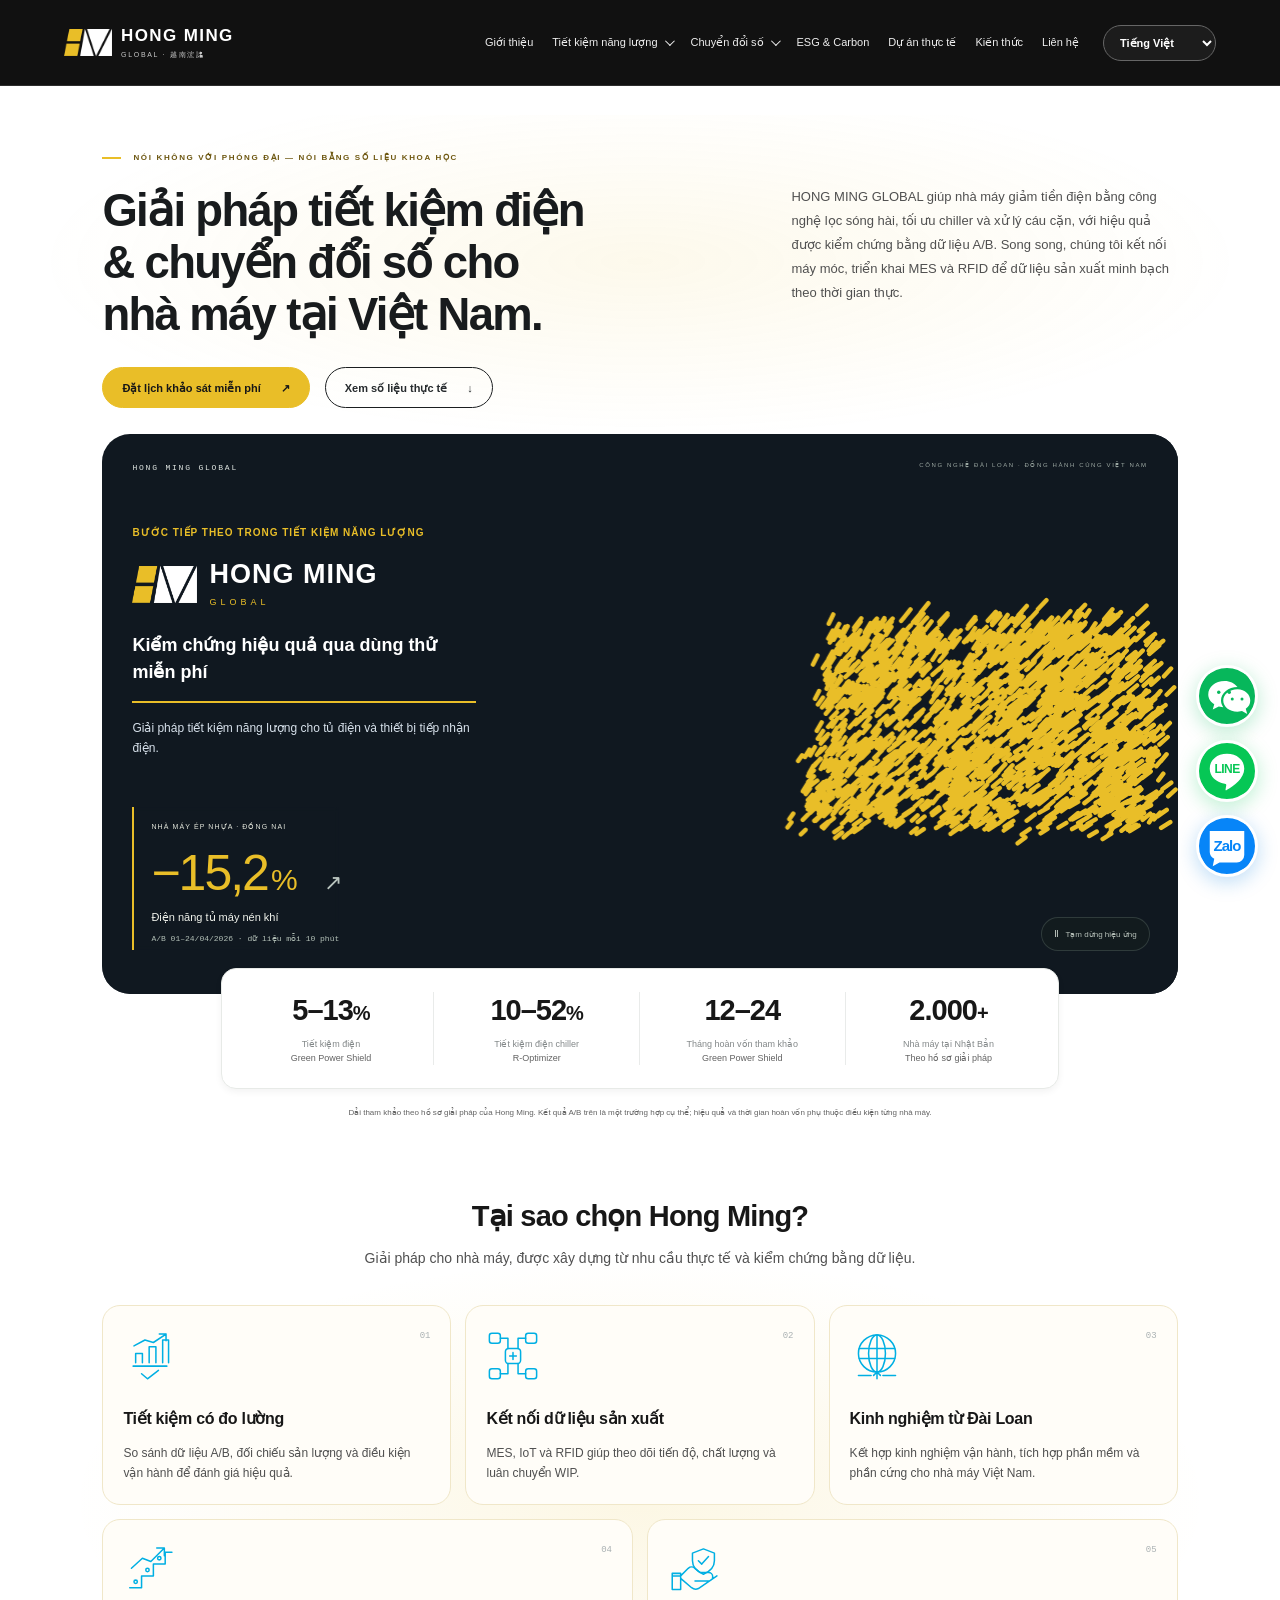
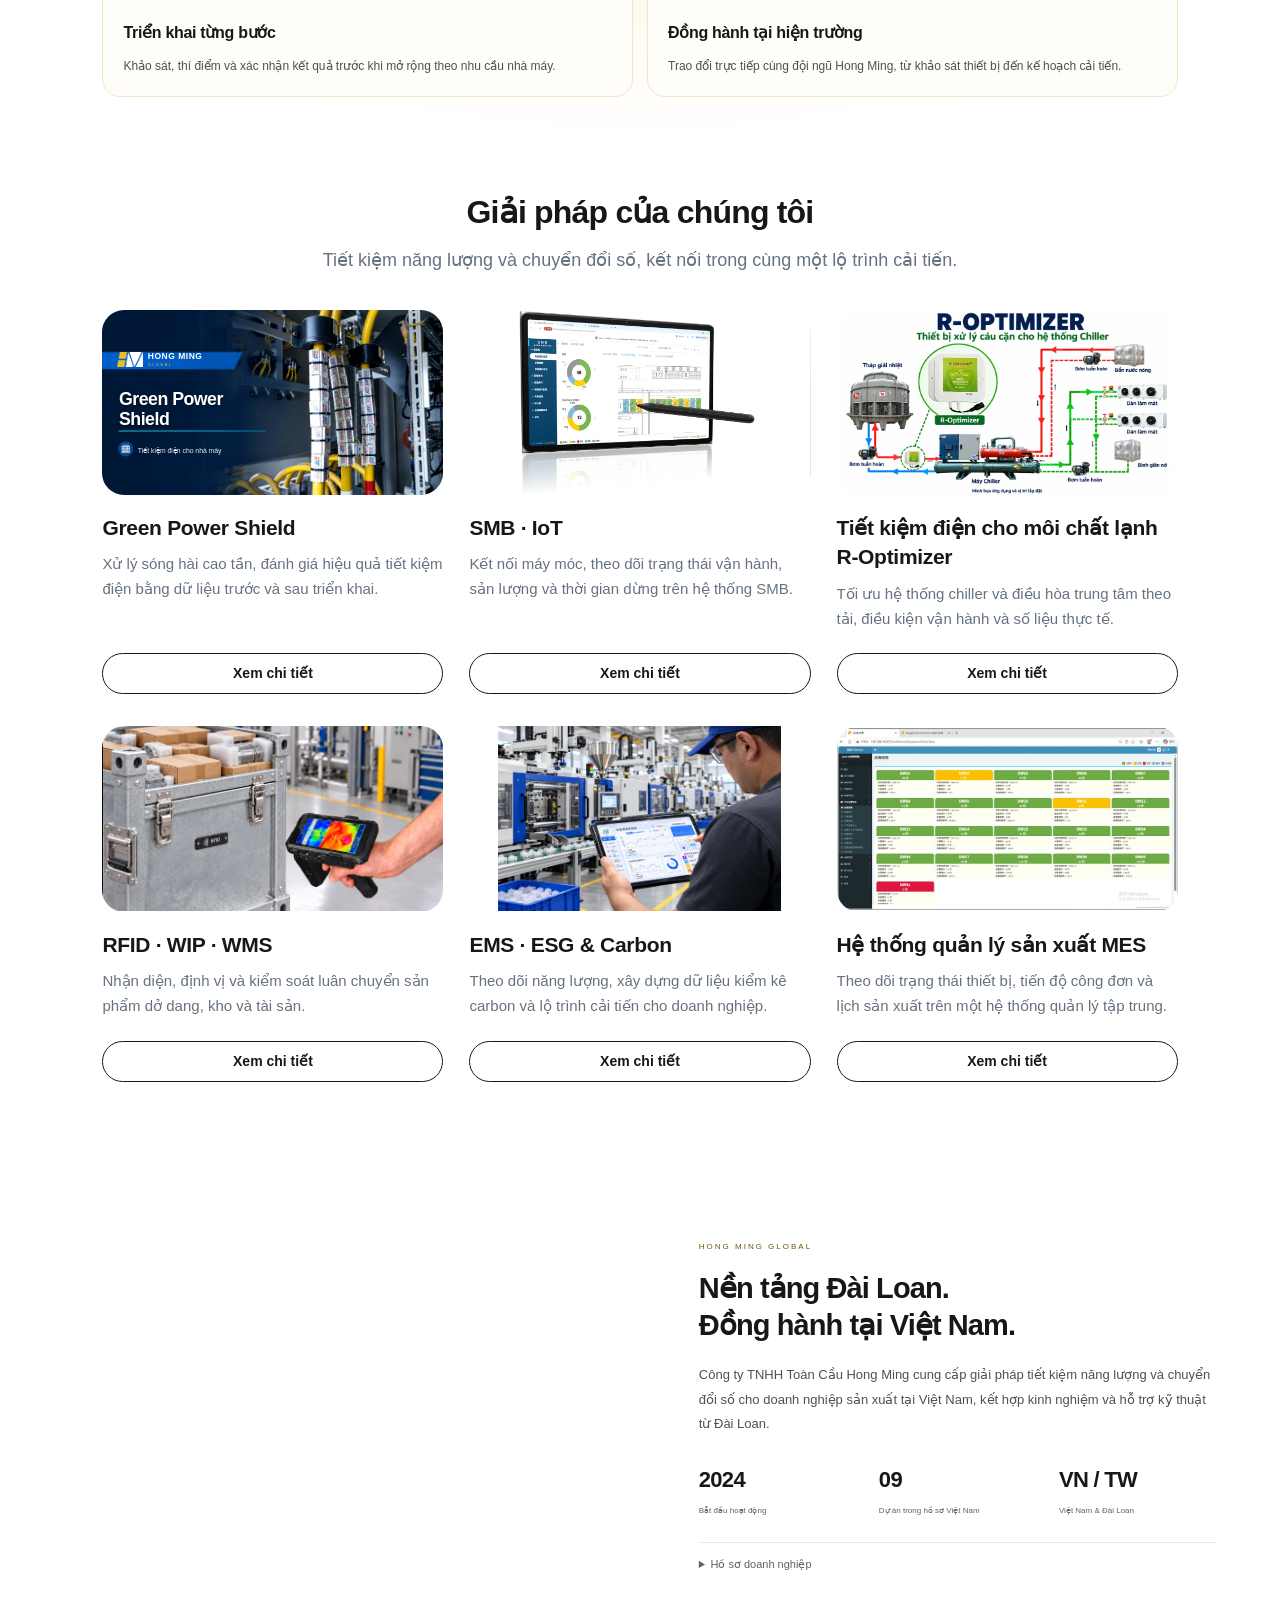
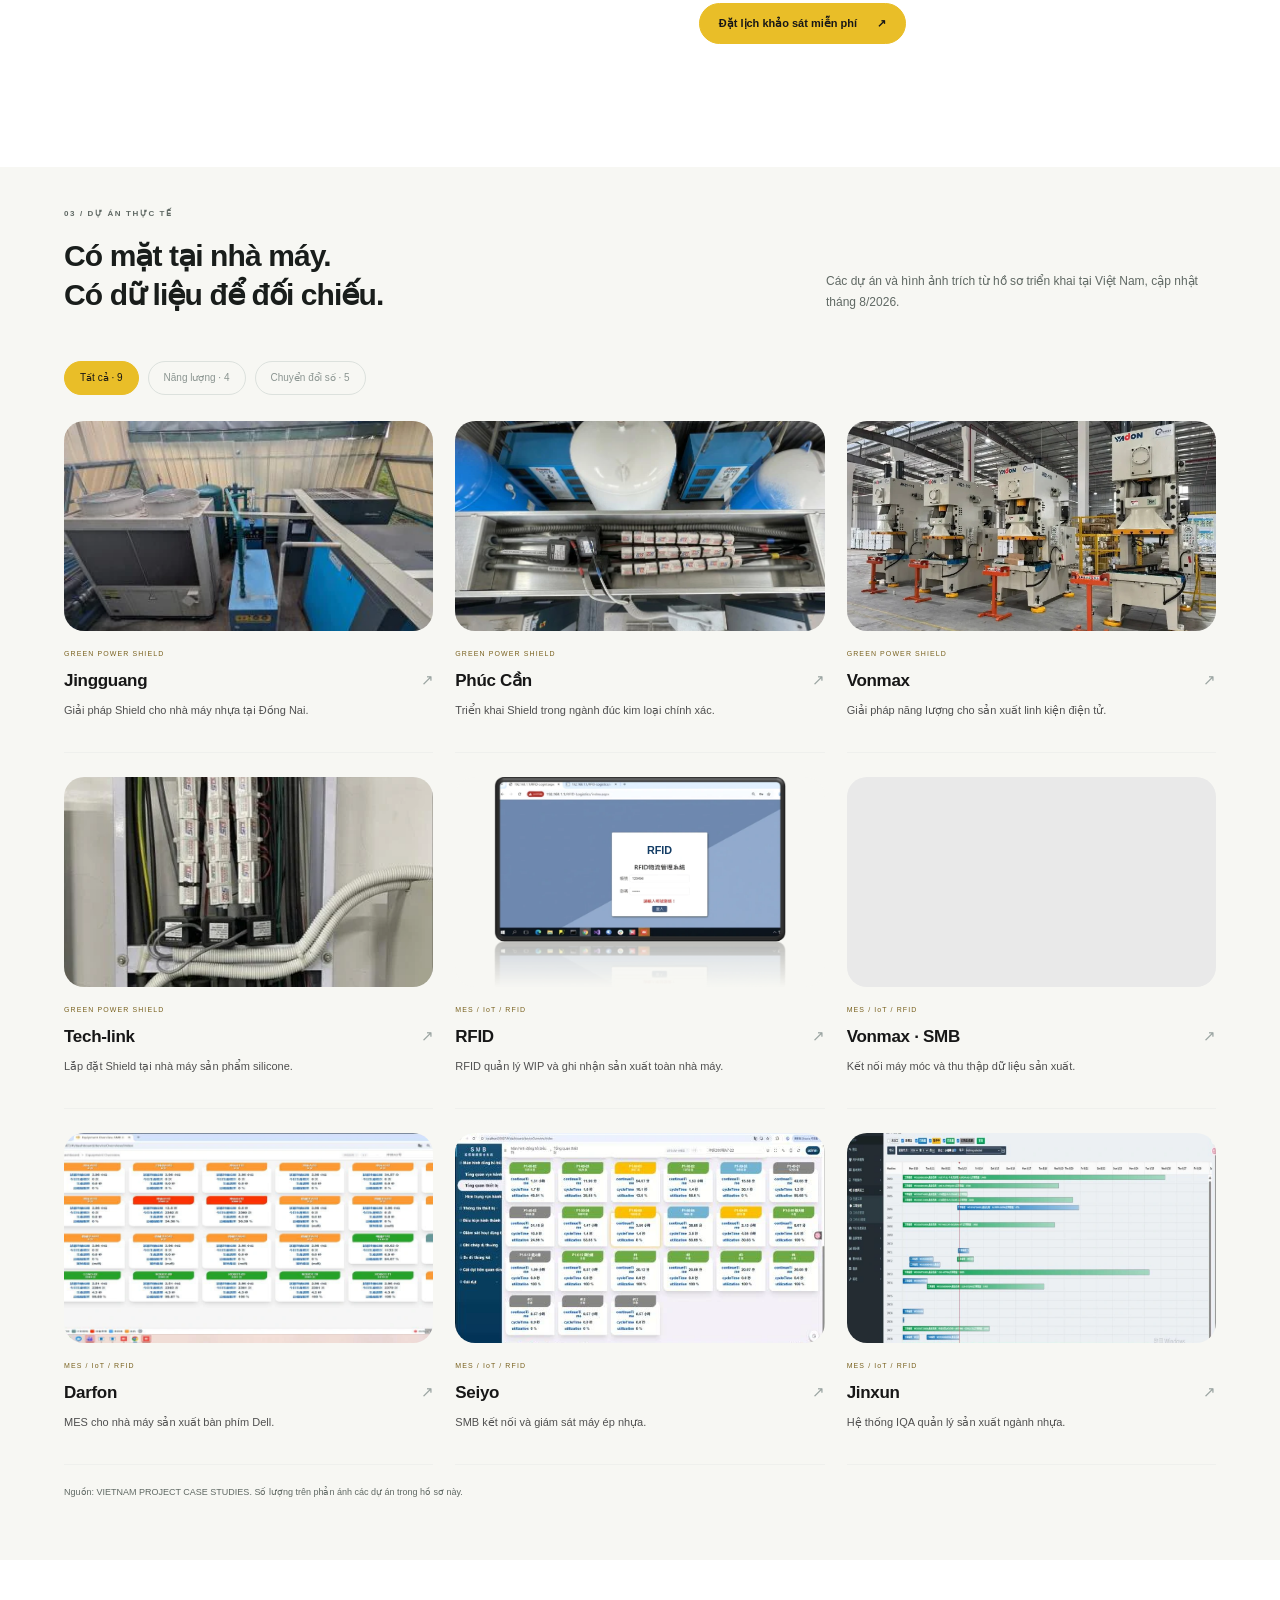
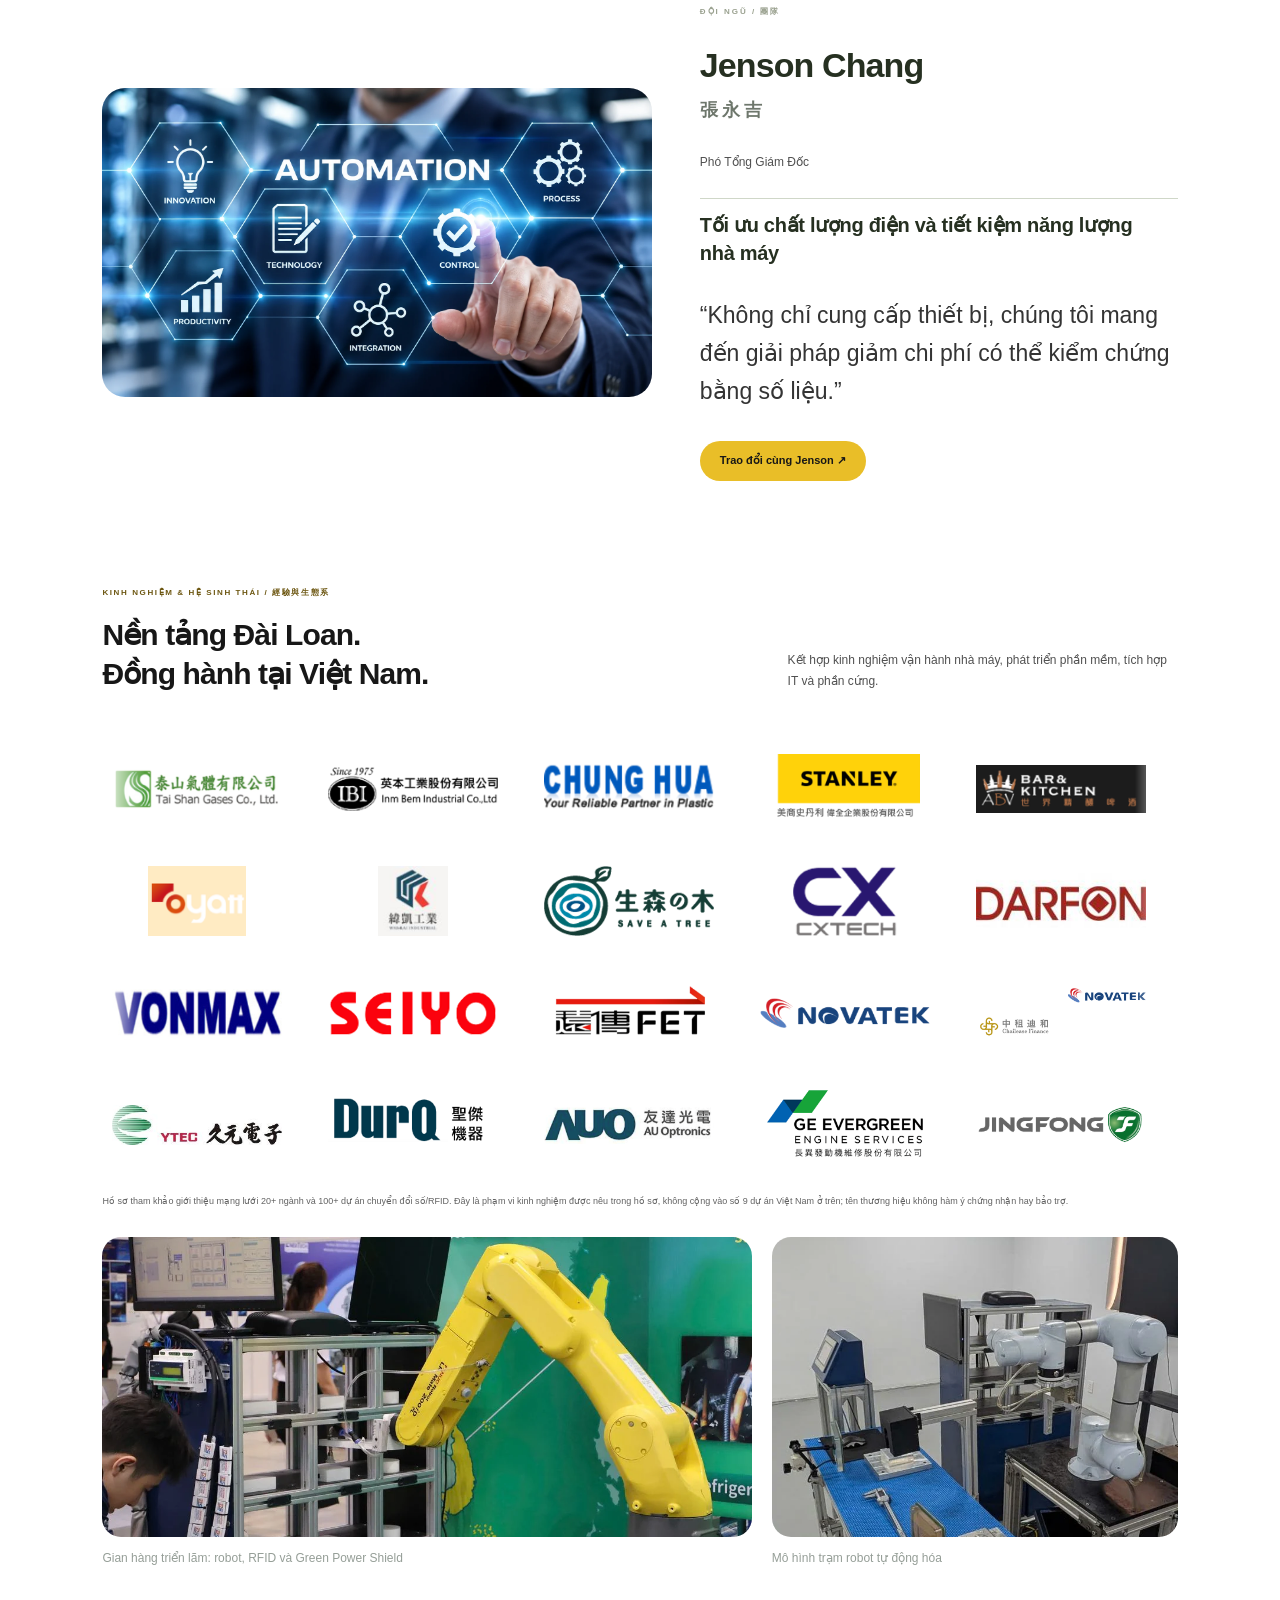
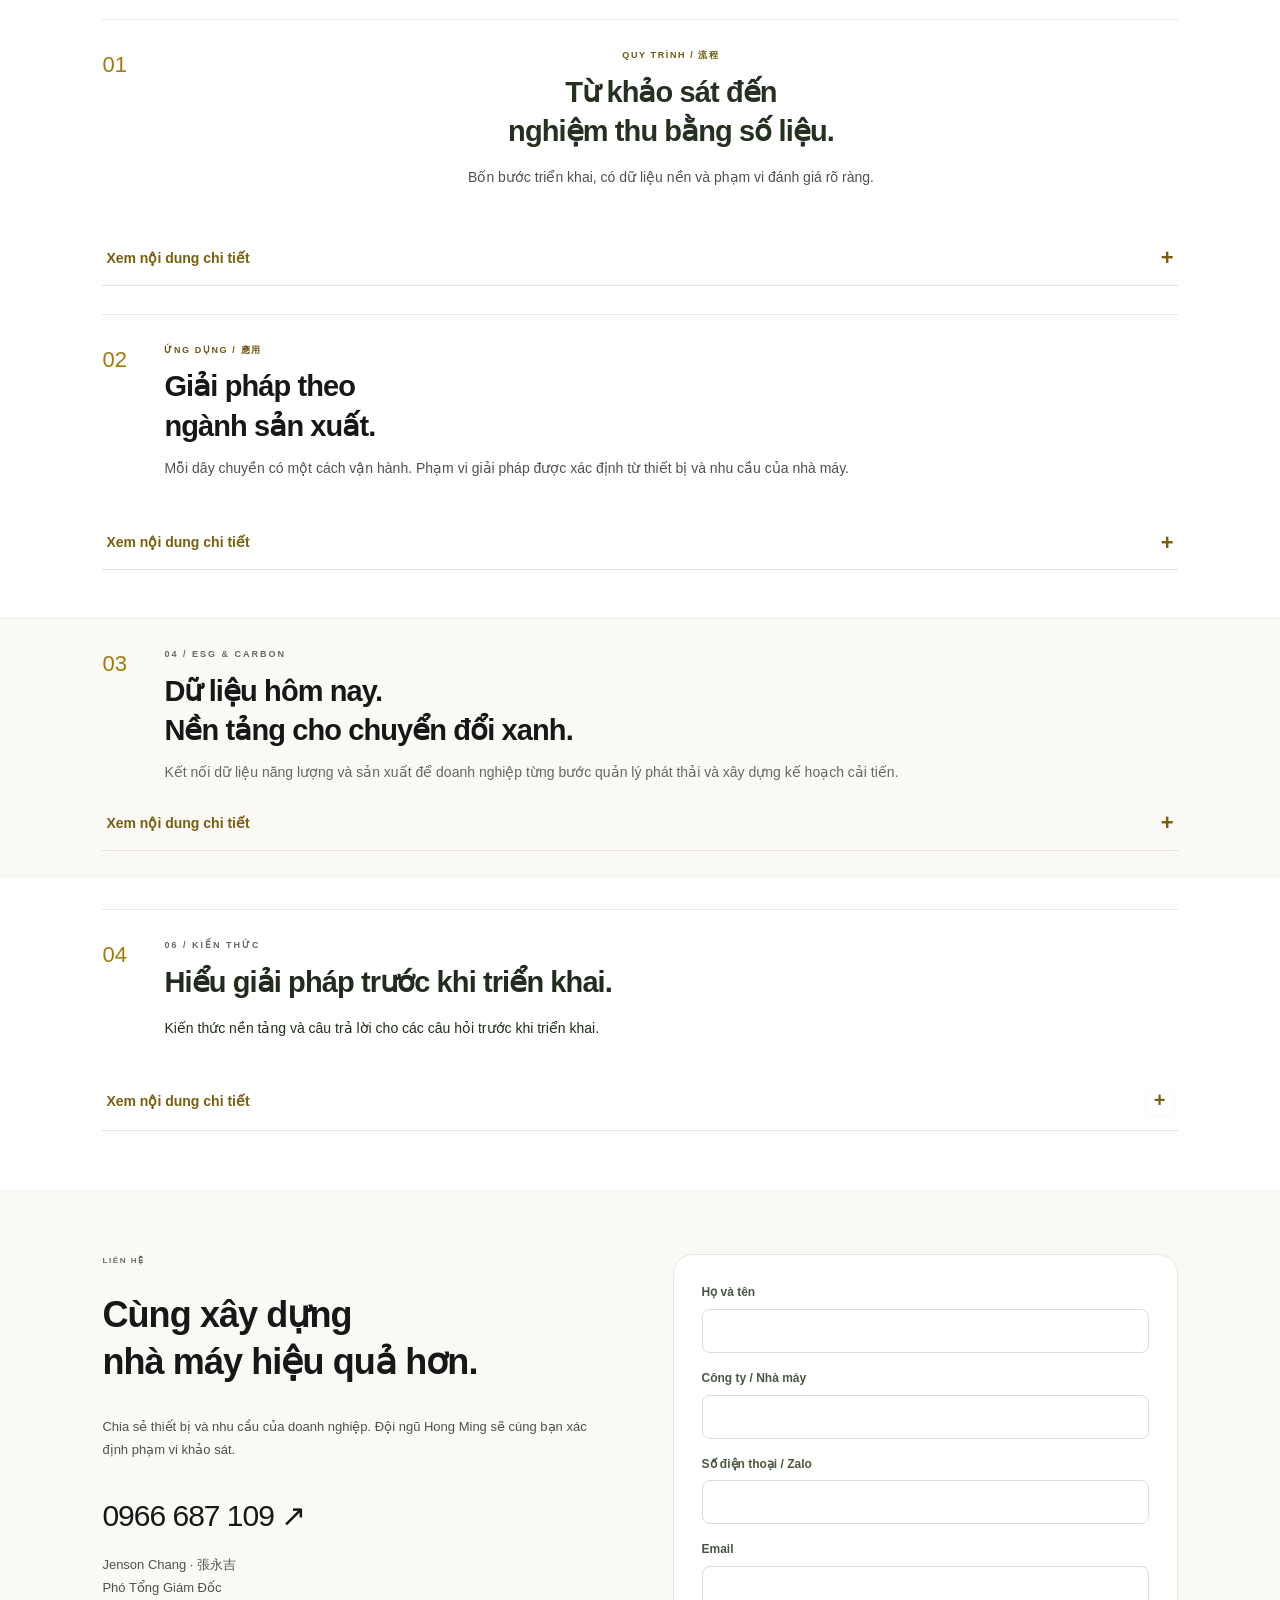
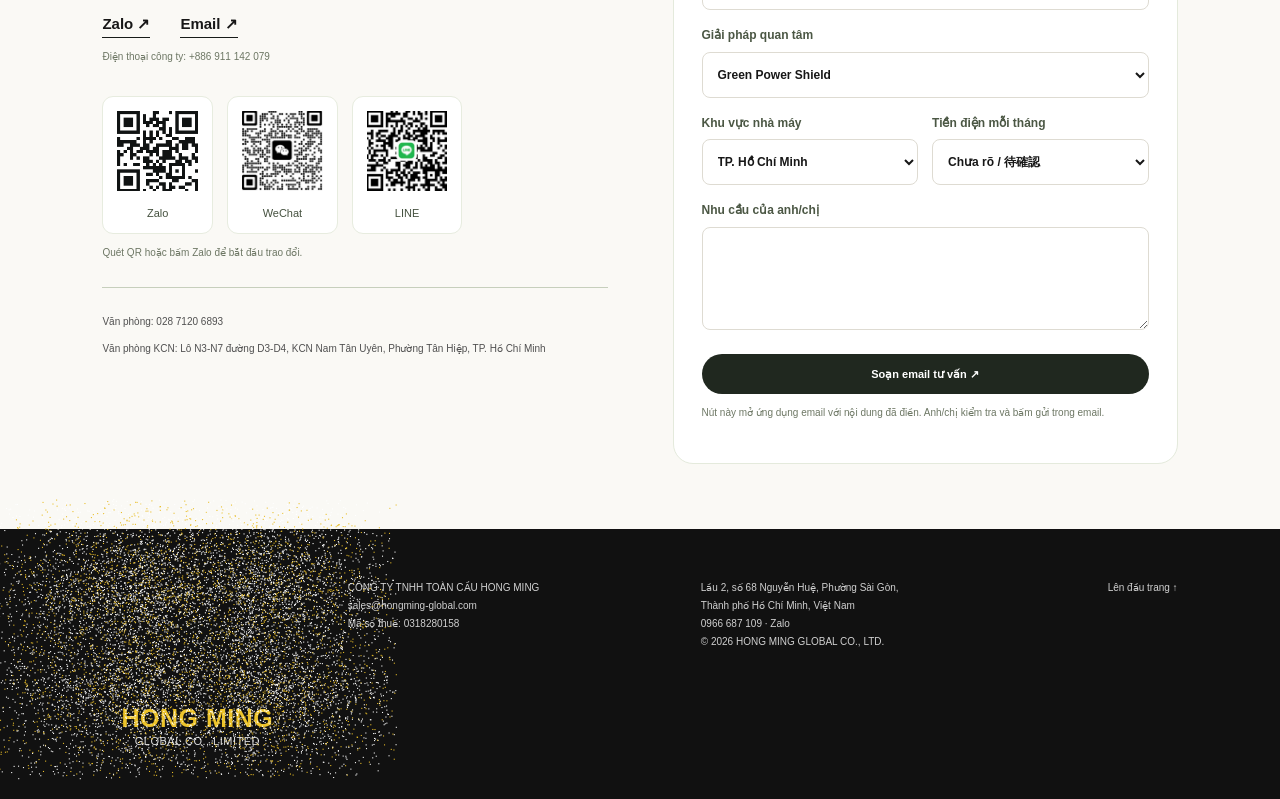
==== commit 2fe021b1: "Use circular favicon with original Hong Ming logo" ====
--- a/index.html
+++ b/index.html
@@ -1,4 +1,4 @@
-<!DOCTYPE html><html lang="vi" translate="no" class="notranslate"><head><script src="motion-defaults-v86.js?v=86" defer></script><meta name="google" content="notranslate"><meta charset="utf-8"><meta content="width=device-width,initial-scale=1" name="viewport"><meta content="HONG MING GLOBAL — Giải pháp tiết kiệm năng lượng, MES, IoT và RFID cho nhà máy tại Việt Nam." name="description"><title>HONG MING GLOBAL | Tiết kiệm năng lượng &amp; Chuyển đổi số</title><link rel="stylesheet" href="shared-v84.css?v=86"><link rel="stylesheet" href="index-v84.css?v=86"><meta content="#111314" name="theme-color"><link href="assets__favicon.png" rel="icon"><meta content="HONG MING GLOBAL | Giải pháp nhà máy" property="og:title"><meta content="Tiết kiệm năng lượng, MES, RFID và chuyển đổi xanh cho nhà máy tại Việt Nam." property="og:description"><meta content="website" property="og:type"><meta content="https://lamsung632-collab.github.io/hongmingglobal/" property="og:url"><meta content="https://lamsung632-collab.github.io/hongmingglobal/assets__mes__mes-overview-factory.webp?v=mes" property="og:image"><script type="application/ld+json">{"@context": "https://schema.org", "@type": "Organization", "name": "CÔNG TY TNHH TOÀN CẦU HONG MING", "alternateName": ["HONG MING GLOBAL COMPANY LIMITED", "HONG MING GLOBAL CO., LTD."], "url": "https://lamsung632-collab.github.io/hongmingglobal", "logo": "https://lamsung632-collab.github.io/hongmingglobal/assets/photo-22.png", "taxID": "0318280158", "foundingDate": "2024-01-24", "telephone": "+886911142079", "email": "sales@hongming-global.com", "address": {"@type": "PostalAddress", "streetAddress": "Lầu 2, số 68 Nguyễn Huệ", "addressLocality": "Phường Sài Gòn, Thành phố Hồ Chí Minh", "addressCountry": "VN"}, "contactPoint": {"@type": "ContactPoint", "telephone": "+84966687109", "contactType": "sales", "availableLanguage": ["Vietnamese", "Chinese"]}, "sameAs": ["https://zalo.me/0966687109"]}</script><link href="https://lamsung632-collab.github.io/hongmingglobal/" rel="canonical"><meta property="og:image:alt" content="Hệ thống MES giám sát sản xuất tại nhà máy"><meta property="og:image:width" content="653"><meta property="og:image:height" content="623"><meta property="og:image:type" content="image/webp"><link rel="stylesheet" href="responsive-v85.css?v=86"><link rel="stylesheet" href="footer-logo-v92.css"><style id="automation-overview-layout">#team{grid-template-columns:1.15fr 1fr;gap:48px;align-items:center}#team>figure{height:auto;max-width:none;margin:0;overflow:hidden;border-radius:23px;background:transparent}#team>figure img{display:block;width:100%;height:auto;max-height:none;object-fit:contain}@media(max-width:900px){#team{grid-template-columns:1fr;gap:28px}#team>figure{width:100%;max-width:none}}</style></head><body>
+<!DOCTYPE html><html lang="vi" translate="no" class="notranslate"><head><script src="motion-defaults-v86.js?v=86" defer></script><meta name="google" content="notranslate"><meta charset="utf-8"><meta content="width=device-width,initial-scale=1" name="viewport"><meta content="HONG MING GLOBAL — Giải pháp tiết kiệm năng lượng, MES, IoT và RFID cho nhà máy tại Việt Nam." name="description"><title>HONG MING GLOBAL | Tiết kiệm năng lượng &amp; Chuyển đổi số</title><link rel="stylesheet" href="shared-v84.css?v=86"><link rel="stylesheet" href="index-v84.css?v=86"><meta content="#111314" name="theme-color"><link rel="icon" type="image/svg+xml" href="favicon-round.svg?v=20261020"><meta content="HONG MING GLOBAL | Giải pháp nhà máy" property="og:title"><meta content="Tiết kiệm năng lượng, MES, RFID và chuyển đổi xanh cho nhà máy tại Việt Nam." property="og:description"><meta content="website" property="og:type"><meta content="https://lamsung632-collab.github.io/hongmingglobal/" property="og:url"><meta content="https://lamsung632-collab.github.io/hongmingglobal/assets__mes__mes-overview-factory.webp?v=mes" property="og:image"><script type="application/ld+json">{"@context": "https://schema.org", "@type": "Organization", "name": "CÔNG TY TNHH TOÀN CẦU HONG MING", "alternateName": ["HONG MING GLOBAL COMPANY LIMITED", "HONG MING GLOBAL CO., LTD."], "url": "https://lamsung632-collab.github.io/hongmingglobal", "logo": "https://lamsung632-collab.github.io/hongmingglobal/assets/photo-22.png", "taxID": "0318280158", "foundingDate": "2024-01-24", "telephone": "+886911142079", "email": "sales@hongming-global.com", "address": {"@type": "PostalAddress", "streetAddress": "Lầu 2, số 68 Nguyễn Huệ", "addressLocality": "Phường Sài Gòn, Thành phố Hồ Chí Minh", "addressCountry": "VN"}, "contactPoint": {"@type": "ContactPoint", "telephone": "+84966687109", "contactType": "sales", "availableLanguage": ["Vietnamese", "Chinese"]}, "sameAs": ["https://zalo.me/0966687109"]}</script><link href="https://lamsung632-collab.github.io/hongmingglobal/" rel="canonical"><meta property="og:image:alt" content="Hệ thống MES giám sát sản xuất tại nhà máy"><meta property="og:image:width" content="653"><meta property="og:image:height" content="623"><meta property="og:image:type" content="image/webp"><link rel="stylesheet" href="responsive-v85.css?v=86"><link rel="stylesheet" href="footer-logo-v92.css"><style id="automation-overview-layout">#team{grid-template-columns:1.15fr 1fr;gap:48px;align-items:center}#team>figure{height:auto;max-width:none;margin:0;overflow:hidden;border-radius:23px;background:transparent}#team>figure img{display:block;width:100%;height:auto;max-height:none;object-fit:contain}@media(max-width:900px){#team{grid-template-columns:1fr;gap:28px}#team>figure{width:100%;max-width:none}}</style></head><body>
 <header class="home-header"><a aria-label="Hong Ming Global" class="brand" href="#home"><span class="brand-mark" aria-hidden="true"><img src="assets__hm-mark-original.png" width="944" height="533" alt="" decoding="async" draggable="false"></span><span class="brand-wordmark"><b>HONG MING</b><small>GLOBAL · 越南浤詺</small></span></a><button aria-expanded="false" aria-label="Mở menu" class="menu">☰</button><nav aria-label="Điều hướng chính"><a href="about.html" data-t="about">Giới thiệu</a><details class="nav-group"><summary data-t="energy">Tiết kiệm năng lượng</summary><div class="nav-panel"><a href="#services">Green Power Shield</a><a href="#services">R-Optimizer · Water Scale Go</a><a href="ems.html">EMS</a></div></details><details class="nav-group"><summary data-t="digital">Chuyển đổi số</summary><div class="nav-panel"><a href="smb.html">SMB · IoT</a><a href="mes.html">MES</a><a href="rfid.html">RFID · WIP · WMS</a></div></details><a href="#esg">ESG &amp; Carbon</a><a data-t="projects" href="#projects">Dự án thực tế</a><a data-t="knowledge" href="#knowledge">Kiến thức</a><a data-t="contact" href="#contact">Liên hệ</a></nav><label class="language-label"><span class="sr-only">Language / Ngôn ngữ / 語言</span><select aria-label="Language / Ngôn ngữ / 語言" class="language notranslate" translate="no" id="lang"><option value="vi" lang="vi" translate="no">Tiếng Việt</option><option value="zh" lang="zh-Hant" translate="no">繁體中文</option><option value="en" lang="en" translate="no">English</option></select></label><a class="header-survey" href="#contact" data-t="shortsurvey">Đặt lịch khảo sát ↗</a></header>
 <a class="skip-link" href="#home" data-t="skipnav">Bỏ qua menu / 跳至內容</a><main><section class="home-intro" id="home"><div class="home-container"><p class="home-kicker" data-t="homekicker">NÓI KHÔNG VỚI PHÓNG ĐẠI — NÓI BẰNG SỐ LIỆU KHOA HỌC</p><div class="home-heading"><h1 data-t="homeheadline">Giải pháp tiết kiệm điện<br class="desktop-break"> &amp; chuyển đổi số cho<br class="desktop-break"> nhà máy tại Việt Nam.</h1><div class="home-description"><p data-t="homedescription">HONG MING GLOBAL giúp nhà máy giảm tiền điện bằng công nghệ lọc sóng hài, tối ưu chiller và xử lý cáu cặn, với hiệu quả được kiểm chứng bằng dữ liệu A/B. Song song, chúng tôi kết nối máy móc, triển khai MES và RFID để dữ liệu sản xuất minh bạch theo thời gian thực.</p></div></div><div class="home-actions"><a class="home-primary" href="#contact" data-t="homesurvey">Đặt lịch khảo sát miễn phí <span aria-hidden="true">↗</span></a><a class="home-secondary" href="green-power-shield.html#results" data-t="homeresults">Xem số liệu thực tế <span aria-hidden="true">↓</span></a></div><div class="brand-stage" id="brand-stage"><canvas id="particles" aria-hidden="true"></canvas><div class="product-banner-copy"><p class="product-banner-kicker" data-t="bannerstep">BƯỚC TIẾP THEO TRONG TIẾT KIỆM NĂNG LƯỢNG</p><div class="banner-hong-ming" role="img" aria-label="Hong Ming Global"><img src="assets__hm-mark-original.png" width="944" height="533" alt="" decoding="async" draggable="false"><span>HONG MING<small>GLOBAL</small></span></div><p class="product-banner-trial" data-t="bannertrial">Kiểm chứng hiệu quả qua dùng thử miễn phí</p><p class="product-banner-scope" data-t="bannerscope">Giải pháp tiết kiệm năng lượng cho tủ điện và thiết bị tiếp nhận điện.</p></div><div class="stage-top"><span>HONG MING GLOBAL</span><span data-t="homebridge">CÔNG NGHỆ ĐÀI LOAN · ĐỒNG HÀNH CÙNG VIỆT NAM</span></div><div class="stage-bottom"><a class="home-proof" href="green-power-shield.html#results"><span class="proof-label" data-t="homeprooflabel">NHÀ MÁY ÉP NHỰA · ĐỒNG NAI</span><div class="proof-number">−15,2<span>%</span><span class="proof-arrow" aria-hidden="true">↗</span></div><p data-t="homeproofdesc">Điện năng tủ máy nén khí</p><small data-t="homeproofdate">A/B 01–24/04/2026 · dữ liệu mỗi 10 phút</small></a></div><div id="heroStage" class="original-logo-stage" role="img" aria-label="HONG MING GLOBAL"><img class="original-logo-fallback" src="assets__hm-mark-original.png" width="944" height="533" alt="" decoding="async" draggable="false"></div><div class="motion-controls"><button id="motion-toggle" type="button" aria-pressed="false"><span class="motion-icon" aria-hidden="true">Ⅱ</span><span data-t="homemotion">Tạm dừng hiệu ứng</span></button></div></div><div class="home-stats"><div><strong>5–13<span>%</span></strong><p data-t="homestatshield">Tiết kiệm điện<br><b>Green Power Shield</b></p></div><div><strong>10–52<span>%</span></strong><p data-t="homestatropt">Tiết kiệm điện chiller<br><b>R-Optimizer</b></p></div><div><strong>12–24</strong><p data-t="homestatpayback">Tháng hoàn vốn tham khảo<br><b>Green Power Shield</b></p></div><div><strong>2.000<span>+</span></strong><p data-t="homestatjapan">Nhà máy tại Nhật Bản<br><b>Theo hồ sơ giải pháp</b></p></div></div><p class="home-source" data-t="homestatsource">Dải tham khảo theo hồ sơ giải pháp của Hong Ming. Kết quả A/B trên là một trường hợp cụ thể; hiệu quả và thời gian hoàn vốn phụ thuộc điều kiện từng nhà máy.</p></div></section><section class="fine-benefits fine-wrap"><div class="services-heading"><h2 data-t="whytitle">Tại sao chọn Hong Ming?</h2><p data-t="whylead">Giải pháp cho nhà máy, được xây dựng từ nhu cầu thực tế và kiểm chứng bằng dữ liệu.</p></div><div class="benefits-grid"><article class="benefit-card"><span class="benefit-icon" aria-hidden="true"><svg xmlns="http://www.w3.org/2000/svg" viewbox="0 0 64 64" width="54" height="54" fill="none" stroke="currentColor" stroke-width="1.8" stroke-linecap="round" stroke-linejoin="round"><path d="M12 44h40M15 40V29h8v11m8 0V21h8v19m8 0V13h7v27M13 20l13-7 10 3L51 6m-8 0h8v8"></path><path d="m22 53 7 6 13-10"></path></svg></span><span class="benefit-index">01</span><h3 data-t="whyh0">Tiết kiệm có đo lường</h3><p data-t="whyb0">So sánh dữ liệu A/B, đối chiếu sản lượng và điều kiện vận hành để đánh giá hiệu quả.</p></article><article class="benefit-card"><span class="benefit-icon" aria-hidden="true"><svg xmlns="http://www.w3.org/2000/svg" viewbox="0 0 64 64" width="54" height="54" fill="none" stroke="currentColor" stroke-width="1.8" stroke-linecap="round" stroke-linejoin="round"><rect x="23" y="23" width="18" height="18" rx="4"></rect><rect x="4" y="5" width="13" height="12" rx="3"></rect><rect x="47" y="5" width="13" height="12" rx="3"></rect><rect x="4" y="47" width="13" height="12" rx="3"></rect><rect x="47" y="47" width="13" height="12" rx="3"></rect><path d="M17 11h9v12m21-12h-9v12M17 53h9V41m21 12h-9V41M28 32h8m-4-4v8"></path></svg></span><span class="benefit-index">02</span><h3 data-t="whyh1">Kết nối dữ liệu sản xuất</h3><p data-t="whyb1">MES, IoT và RFID giúp theo dõi tiến độ, chất lượng và luân chuyển WIP.</p></article><article class="benefit-card"><span class="benefit-icon" aria-hidden="true"><svg xmlns="http://www.w3.org/2000/svg" viewbox="0 0 64 64" width="54" height="54" fill="none" stroke="currentColor" stroke-width="1.8" stroke-linecap="round" stroke-linejoin="round"><circle cx="32" cy="29" r="22"></circle><ellipse cx="32" cy="29" rx="10" ry="22"></ellipse><path d="M11 23h42M11 35h42M32 7v44M10 55h15m14 0h15M28 55l4-4 4 4m-4 4v-8"></path></svg></span><span class="benefit-index">03</span><h3 data-t="whyh2">Kinh nghiệm từ Đài Loan</h3><p data-t="whyb2">Kết hợp kinh nghiệm vận hành, tích hợp phần mềm và phần cứng cho nhà máy Việt Nam.</p></article><article class="benefit-card"><span class="benefit-icon" aria-hidden="true"><svg xmlns="http://www.w3.org/2000/svg" viewbox="0 0 64 64" width="54" height="54" fill="none" stroke="currentColor" stroke-width="1.8" stroke-linecap="round" stroke-linejoin="round"><path d="M8 53h14V39h14V25h14V11h8M10 30l13-12 10 4L49 6m-9 0h9v9"></path><circle cx="15" cy="46" r="2"></circle><circle cx="29" cy="32" r="2"></circle><circle cx="43" cy="18" r="2"></circle></svg></span><span class="benefit-index">04</span><h3 data-t="whyh3">Triển khai từng bước</h3><p data-t="whyb3">Khảo sát, thí điểm và xác nhận kết quả trước khi mở rộng theo nhu cầu nhà máy.</p></article><article class="benefit-card"><span class="benefit-icon" aria-hidden="true"><svg xmlns="http://www.w3.org/2000/svg" viewbox="0 0 64 64" width="54" height="54" fill="none" stroke="currentColor" stroke-width="1.8" stroke-linecap="round" stroke-linejoin="round"><path d="M5 39h10l9-9a6 6 0 0 1 8 0l6 5h10a5 5 0 0 1 0 10H32m-17-3 13 11a8 8 0 0 0 8 1l22-15M5 36v19h10V36Z"></path><path d="M42 7 55 12v9c0 8-6 13-13 16-7-3-13-8-13-16v-9Zm-6 14 4 4 8-9"></path></svg></span><span class="benefit-index">05</span><h3 data-t="whyh4">Đồng hành tại hiện trường</h3><p data-t="whyb4">Trao đổi trực tiếp cùng đội ngũ Hong Ming, từ khảo sát thiết bị đến kế hoạch cải tiến.</p></article></div></section><section class="fine-services fine-wrap" id="services"><div class="services-heading"><h2 data-t="servicestitle">Giải pháp của chúng tôi</h2><p data-t="serviceslead">Tiết kiệm năng lượng và chuyển đổi số, kết nối trong cùng một lộ trình cải tiến.</p></div><div class="service-rail services-grid" aria-label="Solutions"><a class="service-card" href="green-power-shield.html"><div class="service-image service-branded-image"><img src="assets__green-power-shield-landscape.webp" alt="Green Power Shield installation at a factory" loading="lazy" width="1672" height="941" decoding="async" draggable="false"><div class="service-photo-brand" aria-label="Hong Ming Global"><img src="assets__hm-mark-original.png" width="944" height="533" alt="" decoding="async" draggable="false"><span>HONG MING<small>GLOBAL</small></span></div><div class="service-photo-title">Green Power<br>Shield</div><span class="service-photo-caption" data-t="shieldimagecaption">Tiết kiệm điện cho nhà máy</span></div><h3>Green Power Shield</h3><p data-t="serviceb0">Xử lý sóng hài cao tần, đánh giá hiệu quả tiết kiệm điện bằng dữ liệu trước và sau triển khai.</p><span class="service-detail-button">Xem chi tiết</span></a><article class="service-card" id="solution-mes"><div class="service-image mes-slideshow"><a class="mes-slides" href="smb.html" aria-label="SMB · IoT"><img class="is-active" src="assets__mes-iot-tablet-new-covered.svg" alt="SMB · IoT — 1" width="888" height="683" loading="lazy" decoding="async" draggable="false"><img src="assets__mes-iot-equipment.webp" alt="SMB · IoT — 2" width="1200" height="639" loading="lazy" aria-hidden="true" decoding="async" draggable="false"><img src="assets__mes-iot-factory-covered.svg" alt="SMB · IoT — 3" width="1200" height="646" loading="lazy" aria-hidden="true" decoding="async" draggable="false"></a><div class="mes-dots"><button type="button" data-mes-slide="0" aria-pressed="true">1</button><button type="button" data-mes-slide="1" aria-pressed="false">2</button><button type="button" data-mes-slide="2" aria-pressed="false">3</button><button id="service-autoplay" type="button" aria-pressed="true" class="mes-pause">Ⅱ <span>Tạm dừng</span></button></div></div><h3><a href="smb.html" style="display: flex; justify-content: space-between; width: 100%; align-items: start; color: inherit;">SMB · IoT</a></h3><p data-t="serviceb3">Kết nối máy móc, theo dõi trạng thái vận hành, sản lượng và thời gian dừng trên hệ thống SMB.</p><a class="service-detail-button" href="smb.html">Xem chi tiết</a></article><a class="service-card" href="r-optimizer.html" id="solution-ropt"><div class="service-image mes-slideshow"><span class="mes-slides"><img src="assets__ropt-slide-1.webp" alt="R-Optimizer — 1" class="is-active" width="976" height="549" decoding="async" loading="lazy" draggable="false"><img src="assets__ropt-slide-2.webp" alt="R-Optimizer — 2" width="673" height="475" decoding="async" loading="lazy" draggable="false"><img src="assets__ropt-slide-3.webp" alt="R-Optimizer — 3" width="576" height="468" decoding="async" loading="lazy" draggable="false"><img src="assets__ropt-slide-4.webp" alt="R-Optimizer — 4" width="637" height="370" decoding="async" loading="lazy" draggable="false"></span></div><h3 data-t="serviceropttitle">Tiết kiệm điện cho môi chất lạnh R-Optimizer</h3><p data-t="serviceb1">Tối ưu hệ thống chiller và điều hòa trung tâm theo tải, điều kiện vận hành và số liệu thực tế.</p><span class="service-detail-button">Xem chi tiết</span></a><a class="service-card" href="rfid.html" id="solution-rfid"><div class="service-image mes-slideshow"><span class="mes-slides"><img src="assets__rfid-slide-1.webp" alt="RFID · WIP · WMS — 1" class="is-active" width="1400" height="989" decoding="async" loading="lazy" draggable="false"><img src="assets__rfid-slide-2.webp" alt="RFID · WIP · WMS — 2" width="845" height="420" decoding="async" loading="lazy" draggable="false"><img src="assets__rfid-slide-3-rfid.svg" alt="RFID · WIP · WMS — 3" width="535" height="296" decoding="async" loading="lazy" draggable="false"><img src="assets__rfid-slide-4-rfid.svg" alt="RFID · WIP · WMS — 4" width="527" height="304" decoding="async" loading="lazy" draggable="false"></span></div><h3>RFID · WIP · WMS</h3><p data-t="serviceb4">Nhận diện, định vị và kiểm soát luân chuyển sản phẩm dở dang, kho và tài sản.</p><span class="service-detail-button">Xem chi tiết</span></a><a class="service-card" href="ems.html" id="solution-ems"><div class="service-image mes-slideshow"><span class="mes-slides"><img src="assets__ems__slide-1.webp" alt="EMS — 1" loading="lazy" decoding="async" class="is-active" draggable="false"><img src="assets__ems__slide-2.webp" alt="EMS — 2" loading="lazy" decoding="async" draggable="false"><img src="assets__ems__slide-3.webp" alt="EMS — 3" loading="lazy" decoding="async" draggable="false"></span></div><h3>EMS · ESG &amp; Carbon</h3><p data-t="serviceb5">Theo dõi năng lượng, xây dựng dữ liệu kiểm kê carbon và lộ trình cải tiến cho doanh nghiệp.</p><span class="service-detail-button">Xem chi tiết</span></a><a class="service-card" href="mes.html" id="solution-mes-production"><div class="service-image mes-slideshow"><span class="mes-slides"><img src="assets__mes__production-slide-3.webp" alt="MES production management — 3" loading="lazy" decoding="async" draggable="false"><img src="assets__mes__production-slide-4.webp" alt="MES production management — 4" loading="lazy" decoding="async" draggable="false"></span></div><h3 data-t="servicemesproductiontitle">Hệ thống quản lý sản xuất MES</h3><p data-t="servicemesproductionbody">Theo dõi trạng thái thiết bị, tiến độ công đơn và lịch sản xuất trên một hệ thống quản lý tập trung.</p><span class="service-detail-button">Xem chi tiết</span></a></div></section><section id="about" class="fine-about fine-wrap"><div class="about-gallery" aria-label="Actual Hong Ming project images"><div class="gallery-column"><div class="gallery-track" style="--gallery-duration:127.5s"><div class="gallery-sequence"><img src="assets__gallery-thumbs__0.webp" alt="Green Power Shield installation at a factory" loading="lazy" decoding="async" width="1672" height="941" draggable="false" fetchpriority="low"><img src="assets__gallery-thumbs__1-covered.svg" alt="Jingguang — A/B" loading="lazy" decoding="async" width="2200" height="1054" draggable="false" fetchpriority="low"><img src="assets__gallery-thumbs__2.webp" alt="Tech-Link Silicones — Green Power Shield" loading="lazy" decoding="async" width="2200" height="1238" draggable="false" fetchpriority="low"><img src="assets__gallery-thumbs__3-covered.svg" alt="Phúc Cần — A/B" loading="lazy" decoding="async" width="1648" height="1052" draggable="false" fetchpriority="low"><img src="assets__gallery-thumbs__4-covered.svg" alt="SMB factory layout dashboard" loading="lazy" decoding="async" width="1600" height="862" draggable="false" fetchpriority="low"><img src="assets__gallery-thumbs__5.webp" alt="Seiyo injection-moulding production" loading="lazy" decoding="async" width="1365" height="784" draggable="false" fetchpriority="low"><img src="assets__gallery-thumbs__6.webp" alt="Refrigeration cycle and chiller components" loading="lazy" decoding="async" width="1300" height="1209" draggable="false" fetchpriority="low"><img src="assets__gallery-thumbs__7.webp" alt="R-Optimizer — installation 10" loading="lazy" decoding="async" width="215" height="265" draggable="false" fetchpriority="low"><img src="assets__gallery-thumbs__8.webp" alt="R-Optimizer — installation 17" loading="lazy" decoding="async" width="801" height="1026" draggable="false" fetchpriority="low"><img src="assets__gallery-thumbs__9.webp" alt="Hong Ming project detail" loading="lazy" decoding="async" width="501" height="312" draggable="false" fetchpriority="low"><img src="assets__gallery-thumbs__10.webp" alt="RFID container illustration" loading="lazy" decoding="async" width="1492" height="1054" draggable="false" fetchpriority="low"><img src="assets__gallery-thumbs__11-rfid.svg" alt="RFID — On-site display terminal" loading="lazy" decoding="async" width="1237" height="848" draggable="false" fetchpriority="low"><img src="assets__gallery-thumbs__12.webp" alt="EnPI setup screen" loading="lazy" decoding="async" width="1494" height="1052" draggable="false" fetchpriority="low"><img src="assets__gallery-thumbs__13.webp" alt="MES work order schedule" loading="lazy" decoding="async" width="1500" height="805" draggable="false" fetchpriority="low"></div><div class="gallery-sequence" aria-hidden="true"><img src="assets__gallery-thumbs__0.webp" alt="" loading="lazy" decoding="async" width="1672" height="941" draggable="false" fetchpriority="low"><img src="assets__gallery-thumbs__1-covered.svg" alt="" loading="lazy" decoding="async" width="2200" height="1054" draggable="false" fetchpriority="low"><img src="assets__gallery-thumbs__2.webp" alt="" loading="lazy" decoding="async" width="2200" height="1238" draggable="false" fetchpriority="low"><img src="assets__gallery-thumbs__3-covered.svg" alt="" loading="lazy" decoding="async" width="1648" height="1052" draggable="false" fetchpriority="low"><img src="assets__gallery-thumbs__4-covered.svg" alt="" loading="lazy" decoding="async" width="1600" height="862" draggable="false" fetchpriority="low"><img src="assets__gallery-thumbs__5.webp" alt="" loading="lazy" decoding="async" width="1365" height="784" draggable="false" fetchpriority="low"><img src="assets__gallery-thumbs__6.webp" alt="" loading="lazy" decoding="async" width="1300" height="1209" draggable="false" fetchpriority="low"><img src="assets__gallery-thumbs__7.webp" alt="" loading="lazy" decoding="async" width="215" height="265" draggable="false" fetchpriority="low"><img src="assets__gallery-thumbs__8.webp" alt="" loading="lazy" decoding="async" width="801" height="1026" draggable="false" fetchpriority="low"><img src="assets__gallery-thumbs__9.webp" alt="" loading="lazy" decoding="async" width="501" height="312" draggable="false" fetchpriority="low"><img src="assets__gallery-thumbs__10.webp" alt="" loading="lazy" decoding="async" width="1492" height="1054" draggable="false" fetchpriority="low"><img src="assets__gallery-thumbs__11-rfid.svg" alt="" loading="lazy" decoding="async" width="1237" height="848" draggable="false" fetchpriority="low"><img src="assets__gallery-thumbs__12.webp" alt="" loading="lazy" decoding="async" width="1494" height="1052" draggable="false" fetchpriority="low"><img src="assets__gallery-thumbs__13.webp" alt="" loading="lazy" decoding="async" width="1500" height="805" draggable="false" fetchpriority="low"></div></div></div><div class="gallery-column"><div class="gallery-track" style="--gallery-duration:127.5s"><div class="gallery-sequence"><img src="assets__gallery-thumbs__15.webp" alt="Jingguang — Green Power Shield" loading="lazy" decoding="async" width="2200" height="1238" draggable="false" fetchpriority="low"><img src="assets__gallery-thumbs__16.webp" alt="Vonmax Industrial — Green Power Shield" loading="lazy" decoding="async" width="1280" height="960" draggable="false" fetchpriority="low"><img src="assets__gallery-thumbs__17.webp" alt="Tech-Link Silicones — Green Power Shield" loading="lazy" decoding="async" width="1199" height="918" draggable="false" fetchpriority="low"><img src="assets__gallery-thumbs__18.webp" alt="SMB · IoT — laptop" loading="lazy" decoding="async" width="933" height="621" draggable="false" fetchpriority="low"><img src="assets__gallery-thumbs__19-covered.svg" alt="Vonmax factory overview" loading="lazy" decoding="async" width="1600" height="768" draggable="false" fetchpriority="low"><img src="assets__gallery-thumbs__20.webp" alt="Seiyo machine dashboard" loading="lazy" decoding="async" width="1600" height="862" draggable="false" fetchpriority="low"><img src="assets__gallery-thumbs__21.webp" alt="R-Optimizer — installation 12" loading="lazy" decoding="async" width="1080" height="809" draggable="false" fetchpriority="low"><img src="assets__gallery-thumbs__22.webp" alt="R-Optimizer — installation 16" loading="lazy" decoding="async" width="770" height="1026" draggable="false" fetchpriority="low"><img src="assets__gallery-thumbs__23.webp" alt="R-Optimizer — installation 14" loading="lazy" decoding="async" width="614" height="1032" draggable="false" fetchpriority="low"><img src="assets__gallery-thumbs__24.webp" alt="Hong Ming project detail" loading="lazy" decoding="async" width="508" height="312" draggable="false" fetchpriority="low"><img src="assets__gallery-thumbs__25.webp" alt="RFID — Factory photograph from the project material" loading="lazy" decoding="async" width="680" height="382" draggable="false" fetchpriority="low"><img src="assets__gallery-thumbs__26-rfid.svg" alt="RFID — Production and weight data lookup" loading="lazy" decoding="async" width="1361" height="768" draggable="false" fetchpriority="low"><img src="assets__gallery-thumbs__27-covered.svg" alt="EMS electricity dashboard" loading="lazy" decoding="async" width="1915" height="886" draggable="false" fetchpriority="low"><img src="assets__gallery-thumbs__28.webp" alt="Equipment overview" loading="lazy" decoding="async" width="1500" height="799" draggable="false" fetchpriority="low"></div><div class="gallery-sequence" aria-hidden="true"><img src="assets__gallery-thumbs__15.webp" alt="" loading="lazy" decoding="async" width="2200" height="1238" draggable="false" fetchpriority="low"><img src="assets__gallery-thumbs__16.webp" alt="" loading="lazy" decoding="async" width="1280" height="960" draggable="false" fetchpriority="low"><img src="assets__gallery-thumbs__17.webp" alt="" loading="lazy" decoding="async" width="1199" height="918" draggable="false" fetchpriority="low"><img src="assets__gallery-thumbs__18.webp" alt="" loading="lazy" decoding="async" width="933" height="621" draggable="false" fetchpriority="low"><img src="assets__gallery-thumbs__19-covered.svg" alt="" loading="lazy" decoding="async" width="1600" height="768" draggable="false" fetchpriority="low"><img src="assets__gallery-thumbs__20.webp" alt="" loading="lazy" decoding="async" width="1600" height="862" draggable="false" fetchpriority="low"><img src="assets__gallery-thumbs__21.webp" alt="" loading="lazy" decoding="async" width="1080" height="809" draggable="false" fetchpriority="low"><img src="assets__gallery-thumbs__22.webp" alt="" loading="lazy" decoding="async" width="770" height="1026" draggable="false" fetchpriority="low"><img src="assets__gallery-thumbs__23.webp" alt="" loading="lazy" decoding="async" width="614" height="1032" draggable="false" fetchpriority="low"><img src="assets__gallery-thumbs__24.webp" alt="" loading="lazy" decoding="async" width="508" height="312" draggable="false" fetchpriority="low"><img src="assets__gallery-thumbs__25.webp" alt="" loading="lazy" decoding="async" width="680" height="382" draggable="false" fetchpriority="low"><img src="assets__gallery-thumbs__26-rfid.svg" alt="" loading="lazy" decoding="async" width="1361" height="768" draggable="false" fetchpriority="low"><img src="assets__gallery-thumbs__27-covered.svg" alt="" loading="lazy" decoding="async" width="1915" height="886" draggable="false" fetchpriority="low"><img src="assets__gallery-thumbs__28.webp" alt="" loading="lazy" decoding="async" width="1500" height="799" draggable="false" fetchpriority="low"></div></div></div><div class="gallery-column"><div class="gallery-track" style="--gallery-duration:127.5s"><div class="gallery-sequence"><img src="assets__gallery-thumbs__30.webp" alt="Jingguang — Green Power Shield" loading="lazy" decoding="async" width="1400" height="782" draggable="false" fetchpriority="low"><img src="assets__shield__vonmax-installation-new.png" alt="Vonmax Industrial — Green Power Shield" loading="lazy" decoding="async" width="1628" height="966" draggable="false" fetchpriority="low"><img src="assets__gallery-thumbs__32-covered.svg" alt="Tech-Link Silicones — A/B" loading="lazy" decoding="async" width="1920" height="1034" draggable="false" fetchpriority="low"><img src="assets__gallery-thumbs__33-covered.svg" alt="SMB — factory dashboard on tablet" loading="lazy" decoding="async" width="872" height="823" draggable="false" fetchpriority="low"><img src="assets__gallery-thumbs__34.webp" alt="Vonmax machine timeline" loading="lazy" decoding="async" width="1600" height="760" draggable="false" fetchpriority="low"><img src="assets__gallery-thumbs__35.webp" alt="Seiyo factory overview" loading="lazy" decoding="async" width="1600" height="863" draggable="false" fetchpriority="low"><img src="assets__gallery-thumbs__36.webp" alt="R-Optimizer — installation 15" loading="lazy" decoding="async" width="694" height="1025" draggable="false" fetchpriority="low"><img src="assets__gallery-thumbs__37.webp" alt="Cooling-water treatment unit — 2" loading="lazy" decoding="async" width="694" height="809" draggable="false" fetchpriority="low"><img src="assets__gallery-thumbs__38.webp" alt="R-Optimizer — installation 18" loading="lazy" decoding="async" width="1800" height="707" draggable="false" fetchpriority="low"><img src="assets__gallery-thumbs__39.webp" alt="Chiller survey sheet" loading="lazy" decoding="async" width="1024" height="1536" draggable="false" fetchpriority="low"><img src="assets__gallery-thumbs__40-rfid.svg" alt="RFID — RFID system access screen" loading="lazy" decoding="async" width="1402" height="752" draggable="false" fetchpriority="low"><img src="assets__gallery-thumbs__41.webp" alt="Factory energy monitoring illustration" loading="lazy" decoding="async" width="1448" height="1086" draggable="false" fetchpriority="low"><img src="assets__gallery-thumbs__42.webp" alt="EnPI and EnB comparison workflow" loading="lazy" decoding="async" width="1500" height="859" draggable="false" fetchpriority="low"><img src="assets__gallery-thumbs__43.webp" alt="Shop-floor data capture terminal" loading="lazy" decoding="async" width="1060" height="1100" draggable="false" fetchpriority="low"><img src="assets__gallery-thumbs__44.webp" alt="MES system screenshot 7" loading="lazy" decoding="async" width="1465" height="492" draggable="false" fetchpriority="low"></div><div class="gallery-sequence" aria-hidden="true"><img src="assets__gallery-thumbs__30.webp" alt="" loading="lazy" decoding="async" width="1400" height="782" draggable="false" fetchpriority="low"><img src="assets__shield__vonmax-installation-new.png" alt="" loading="lazy" decoding="async" width="1628" height="966" draggable="false" fetchpriority="low"><img src="assets__gallery-thumbs__32-covered.svg" alt="" loading="lazy" decoding="async" width="1920" height="1034" draggable="false" fetchpriority="low"><img src="assets__gallery-thumbs__33-covered.svg" alt="" loading="lazy" decoding="async" width="872" height="823" draggable="false" fetchpriority="low"><img src="assets__gallery-thumbs__34.webp" alt="" loading="lazy" decoding="async" width="1600" height="760" draggable="false" fetchpriority="low"><img src="assets__gallery-thumbs__35.webp" alt="" loading="lazy" decoding="async" width="1600" height="863" draggable="false" fetchpriority="low"><img src="assets__gallery-thumbs__36.webp" alt="" loading="lazy" decoding="async" width="694" height="1025" draggable="false" fetchpriority="low"><img src="assets__gallery-thumbs__37.webp" alt="" loading="lazy" decoding="async" width="694" height="809" draggable="false" fetchpriority="low"><img src="assets__gallery-thumbs__38.webp" alt="" loading="lazy" decoding="async" width="1800" height="707" draggable="false" fetchpriority="low"><img src="assets__gallery-thumbs__39.webp" alt="" loading="lazy" decoding="async" width="1024" height="1536" draggable="false" fetchpriority="low"><img src="assets__gallery-thumbs__40-rfid.svg" alt="" loading="lazy" decoding="async" width="1402" height="752" draggable="false" fetchpriority="low"><img src="assets__gallery-thumbs__41.webp" alt="" loading="lazy" decoding="async" width="1448" height="1086" draggable="false" fetchpriority="low"><img src="assets__gallery-thumbs__42.webp" alt="" loading="lazy" decoding="async" width="1500" height="859" draggable="false" fetchpriority="low"><img src="assets__gallery-thumbs__43.webp" alt="" loading="lazy" decoding="async" width="1060" height="1100" draggable="false" fetchpriority="low"><img src="assets__gallery-thumbs__44.webp" alt="" loading="lazy" decoding="async" width="1465" height="492" draggable="false" fetchpriority="low"></div></div></div><div class="gallery-column"><div class="gallery-track" style="--gallery-duration:119s"><div class="gallery-sequence"><img src="assets__gallery-thumbs__45.webp" alt="Jingguang — Green Power Shield" loading="lazy" decoding="async" width="1371" height="768" draggable="false" fetchpriority="low"><img src="assets__gallery-thumbs__46-covered.svg" alt="Vonmax Industrial — A/B" loading="lazy" decoding="async" width="2200" height="1007" draggable="false" fetchpriority="low"><img src="assets__gallery-thumbs__47.webp" alt="Phúc Cần — Green Power Shield" loading="lazy" decoding="async" width="1195" height="896" draggable="false" fetchpriority="low"><img src="assets__gallery-thumbs__48.webp" alt="SMB · IoT — factory monitoring on a tablet" loading="lazy" decoding="async" width="653" height="623" draggable="false" fetchpriority="low"><img src="assets__gallery-thumbs__49.webp" alt="Vonmax production site" loading="lazy" decoding="async" width="1600" height="900" draggable="false" fetchpriority="low"><img src="assets__gallery-thumbs__50.webp" alt="R-Optimizer — system application and installation diagram" loading="lazy" decoding="async" width="1704" height="959" draggable="false" fetchpriority="low"><img src="assets__gallery-thumbs__51.webp" alt="Cooling-water treatment unit — 1" loading="lazy" decoding="async" width="809" height="621" draggable="false" fetchpriority="low"><img src="assets__gallery-thumbs__52.webp" alt="R-Optimizer — installation 13" loading="lazy" decoding="async" width="971" height="727" draggable="false" fetchpriority="low"><img src="assets__gallery-thumbs__53.webp" alt="Hong Ming project detail" loading="lazy" decoding="async" width="492" height="312" draggable="false" fetchpriority="low"><img src="assets__gallery-thumbs__54.webp" alt="Cooling tower survey sheet" loading="lazy" decoding="async" width="1024" height="1536" draggable="false" fetchpriority="low"><img src="assets__gallery-thumbs__55-rfid.svg" alt="RFID — WIP list and container information" loading="lazy" decoding="async" width="1454" height="720" draggable="false" fetchpriority="low"><img src="assets__gallery-thumbs__56.webp" alt="Energy dashboard" loading="lazy" decoding="async" width="1500" height="783" draggable="false" fetchpriority="low"><img src="assets__gallery-thumbs__57-covered.svg" alt="Darfon factory from project material" loading="lazy" decoding="async" width="1195" height="896" draggable="false" fetchpriority="low"><img src="assets__gallery-thumbs__58.webp" alt="MES project interface 4" loading="lazy" decoding="async" width="1500" height="429" draggable="false" fetchpriority="low"></div><div class="gallery-sequence" aria-hidden="true"><img src="assets__gallery-thumbs__45.webp" alt="" loading="lazy" decoding="async" width="1371" height="768" draggable="false" fetchpriority="low"><img src="assets__gallery-thumbs__46-covered.svg" alt="" loading="lazy" decoding="async" width="2200" height="1007" draggable="false" fetchpriority="low"><img src="assets__gallery-thumbs__47.webp" alt="" loading="lazy" decoding="async" width="1195" height="896" draggable="false" fetchpriority="low"><img src="assets__gallery-thumbs__48.webp" alt="" loading="lazy" decoding="async" width="653" height="623" draggable="false" fetchpriority="low"><img src="assets__gallery-thumbs__49.webp" alt="" loading="lazy" decoding="async" width="1600" height="900" draggable="false" fetchpriority="low"><img src="assets__gallery-thumbs__50.webp" alt="" loading="lazy" decoding="async" width="1704" height="959" draggable="false" fetchpriority="low"><img src="assets__gallery-thumbs__51.webp" alt="" loading="lazy" decoding="async" width="809" height="621" draggable="false" fetchpriority="low"><img src="assets__gallery-thumbs__52.webp" alt="" loading="lazy" decoding="async" width="971" height="727" draggable="false" fetchpriority="low"><img src="assets__gallery-thumbs__53.webp" alt="" loading="lazy" decoding="async" width="492" height="312" draggable="false" fetchpriority="low"><img src="assets__gallery-thumbs__54.webp" alt="" loading="lazy" decoding="async" width="1024" height="1536" draggable="false" fetchpriority="low"><img src="assets__gallery-thumbs__55-rfid.svg" alt="" loading="lazy" decoding="async" width="1454" height="720" draggable="false" fetchpriority="low"><img src="assets__gallery-thumbs__56.webp" alt="" loading="lazy" decoding="async" width="1500" height="783" draggable="false" fetchpriority="low"><img src="assets__gallery-thumbs__57-covered.svg" alt="" loading="lazy" decoding="async" width="1195" height="896" draggable="false" fetchpriority="low"><img src="assets__gallery-thumbs__58.webp" alt="" loading="lazy" decoding="async" width="1500" height="429" draggable="false" fetchpriority="low"></div></div></div></div><div class="fine-about-copy"><p class="fine-overline">HONG MING GLOBAL</p><h2 data-t="brandtitle">Nền tảng Đài Loan.<br>Đồng hành tại Việt Nam.</h2><p data-t="abouttext">Công ty TNHH Toàn Cầu Hong Ming cung cấp giải pháp tiết kiệm năng lượng và chuyển đổi số cho doanh nghiệp sản xuất tại Việt Nam, kết hợp kinh nghiệm và hỗ trợ kỹ thuật từ Đài Loan.</p><span class="sr-only" id="company-age">2+</span><div class="about-facts"><span><b>2024</b><small data-t="sincebrief">Bắt đầu hoạt động</small></span><span><b>09</b><small data-t="projectsbrief">Dự án trong hồ sơ Việt Nam</small></span><span><b>VN / TW</b><small data-t="regionsbrief">Việt Nam &amp; Đài Loan</small></span></div><details class="company-disclosure"><summary data-t="companyprofile">Hồ sơ doanh nghiệp</summary><div class="company"><p class="eyebrow" data-t="companyprofile">Hồ sơ doanh nghiệp</p><h3>CÔNG TY TNHH TOÀN CẦU HONG MING</h3><p>HONG MING GLOBAL COMPANY LIMITED</p><dl><dt data-t="tax">Mã số thuế</dt><dd>0318280158</dd><dt data-t="start">Ngày hoạt động</dt><dd>24/01/2024</dd><dt data-t="headquarters">Trụ sở</dt><dd>Lầu 2, số 68 Nguyễn Huệ, Phường Sài Gòn, Thành phố Hồ Chí Minh, Việt Nam</dd></dl></div></details><a href="#contact" class="home-primary" data-t="homesurvey">Đặt lịch khảo sát miễn phí <span aria-hidden="true">↗</span></a></div></section><section class="wrap section" id="projects"><div class="section-heading"><div><p class="eyebrow">03 / <span data-t="projects">Dự án thực tế</span></p><h2 data-t="projecttitle">Có mặt tại nhà máy.<br>Có dữ liệu để đối chiếu.</h2></div><p data-t="projectlead">Các dự án và hình ảnh trích từ hồ sơ triển khai tại Việt Nam, cập nhật tháng 8/2026.</p></div><div aria-label="Lọc dự án" class="filters" role="group"><button class="selected" data-filter="all" data-t="all">Tất cả · 9</button><button data-filter="energy" data-t="filterenergy">Năng lượng · 4</button><button data-filter="digital" data-t="filterdigital">Chuyển đổi số · 5</button></div><div class="project-grid" id="project-grid"></div><p class="source-note" data-t="source">Nguồn: VIETNAM PROJECT CASE STUDIES. Số lượng trên phản ánh các dự án trong hồ sơ này.</p></section>
 
